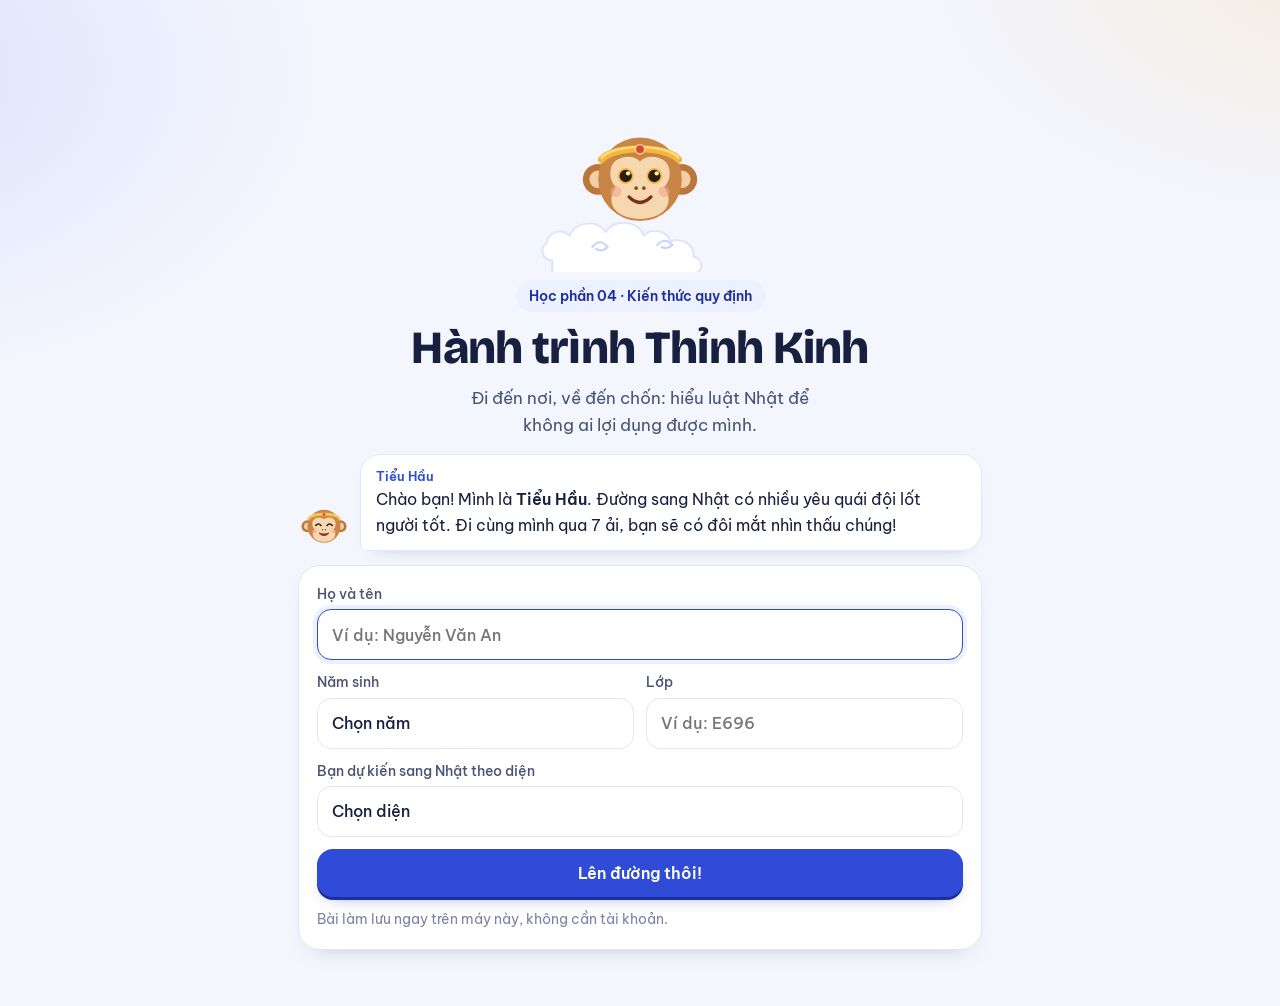
==== index.html @ eb0b1b6b "TK04" ====
<!DOCTYPE html>
<html lang="vi">
<head>
<meta charset="utf-8">
<meta name="viewport" content="width=device-width, initial-scale=1, viewport-fit=cover">
<meta name="theme-color" content="#2F4BD8">
<meta name="apple-mobile-web-app-capable" content="yes">
<meta name="apple-mobile-web-app-title" content="Thỉnh Kinh HP04">
<meta name="apple-mobile-web-app-status-bar-style" content="default">
<title>Hành trình Thỉnh Kinh · Học phần 04 · Kiến thức quy định</title>
<link rel="icon" href="data:image/svg+xml,%3Csvg xmlns='http://www.w3.org/2000/svg' viewBox='0 0 64 64'%3E%3Crect width='64' height='64' rx='14' fill='%232F4BD8'/%3E%3Cpath d='M14 40c0-6 5-10 10-9 2-6 8-9 14-7 5 1 8 6 8 10 5 0 8 3 8 7 0 4-3 6-7 6H21c-4 0-7-3-7-7z' fill='%23F4B63B'/%3E%3Ccircle cx='46' cy='18' r='7' fill='%23C8372D'/%3E%3C/svg%3E">
<link rel="preconnect" href="https://fonts.googleapis.com">
<link rel="preconnect" href="https://fonts.gstatic.com" crossorigin>
<link href="https://fonts.googleapis.com/css2?family=Be+Vietnam+Pro:wght@400;500;600;700&family=Bricolage+Grotesque:opsz,wght@12..96,600;12..96,700;12..96,800&family=M+PLUS+Rounded+1c:wght@500;700;800&display=swap" rel="stylesheet">
<style>
/* =========================================================
   HÀNH TRÌNH THỈNH KINH · HP04 · KIẾN THỨC QUY ĐỊNH
   Hệ màu giữ họ xanh của Career Design, ngả sang chàm;
   nhấn vàng "kinh vàng", con dấu đỏ son chỉ dùng cho văn điệp.
   ========================================================= */
:root{
  color-scheme:light;
  --c:#2F4BD8; --c-d:#1D2F9E; --c-t:#ECF0FF; --c-t2:#DCE3FF;
  --y:#F4B63B; --y-d:#C98A12; --y-t:#FFF5DC;
  --seal:#C8372D;
  --ink:#18203F; --ink-2:#4A5275; --muted:#7A82A3; --rule:#E3E7F5; --card:#FFFFFF; --bg:#F4F6FE;
  --ok:#14A874; --ok-t:#E2F7EE; --no:#E8604F; --no-t:#FDECE8;
  --fire:#FF7A1A; --fire-t:#FFEDE0; --xp:#E09A00; --xp-t:#FFF3D1; --ins:#7656D9; --ins-t:#EFEAFD;
  --f:"Be Vietnam Pro",system-ui,-apple-system,"Segoe UI",Roboto,sans-serif;
  --h:"Bricolage Grotesque","Be Vietnam Pro",system-ui,sans-serif;
  --jp:"M PLUS Rounded 1c","Hiragino Maru Gothic ProN","Hiragino Sans","Yu Gothic","Meiryo",sans-serif;
  --ease:cubic-bezier(.32,.72,0,1);
  box-sizing:border-box;
  padding-top:env(safe-area-inset-top,0px);
  padding-bottom:env(safe-area-inset-bottom,0px);
}
*,*::before,*::after{box-sizing:border-box}
html{-webkit-text-size-adjust:100%;scroll-padding-top:calc(80px + env(safe-area-inset-top,0px));background:var(--bg);height:100%}
body{margin:0;min-height:100%;color:var(--ink);font-family:var(--f);font-size:16px;line-height:1.6;
  background:
    radial-gradient(700px 420px at 105% -4%, rgba(244,182,59,.16), transparent 62%),
    radial-gradient(760px 520px at -10% 8%, rgba(47,75,216,.12), transparent 60%),
    var(--bg);
  background-attachment:fixed;-webkit-tap-highlight-color:transparent}
body::before{content:"";position:fixed;inset:0 0 auto;height:env(safe-area-inset-top,0px);z-index:60;background:rgba(244,246,254,.94)}
b,strong{font-weight:600}
a{color:var(--c-d);text-underline-offset:3px}
button{font-family:inherit;color:inherit}
:focus-visible{outline:3px solid var(--y);outline-offset:2px;border-radius:10px}
.jp{font-family:var(--jp);font-weight:700}
.sr{position:absolute;width:1px;height:1px;overflow:hidden;clip:rect(0 0 0 0)}
.wrap{max-width:720px;margin:0 auto;padding:0 18px}
main{padding:76px 0 56px;min-height:100vh}
h1,h2,h3{font-family:var(--h);letter-spacing:-.015em;line-height:1.15;margin:0}
h1{font-size:clamp(30px,8vw,46px);font-weight:800}
h2{font-size:24px;font-weight:700}
h3{font-size:19px;font-weight:700}
p{margin:0 0 10px}
.muted{color:var(--muted)}
.small{font-size:13.5px}
.hint{font-size:13.5px;color:var(--ink-2);margin:0 0 8px}

/* ---------- THANH ĐIỀU HƯỚNG NỔI ---------- */
.nav{position:fixed;z-index:50;top:calc(12px + env(safe-area-inset-top,0px));left:12px;display:flex;gap:6px;padding:5px;border-radius:999px;
  background:rgba(255,255,255,.72);backdrop-filter:blur(14px) saturate(1.4);-webkit-backdrop-filter:blur(14px) saturate(1.4);
  box-shadow:0 8px 24px -14px rgba(24,32,63,.45),0 0 0 1px rgba(227,231,245,.9);transition:transform .45s var(--ease),opacity .45s var(--ease)}
.nav.hide{transform:translateY(-90px);opacity:0}
.nav button{position:relative;width:44px;height:44px;border-radius:50%;border:0;background:transparent;display:grid;place-items:center;color:var(--c-d);cursor:pointer}
.nav button:active{transform:scale(.94)}
.nav button.on{background:#fff;box-shadow:0 0 0 2.5px var(--y),0 3px 8px -3px rgba(24,32,63,.35)}
.nav .dot{position:absolute;top:7px;right:7px;width:10px;height:10px;border-radius:50%;background:var(--fire);box-shadow:0 0 0 2px #fff}
@media (min-width:900px){ .nav{left:auto;right:20px} }

/* ---------- NÚT ---------- */
.btn{position:relative;overflow:hidden;display:inline-flex;align-items:center;justify-content:center;gap:8px;font-weight:600;font-size:16px;line-height:1.25;
  background:var(--c);color:#fff;border:0;border-radius:16px;padding:14px 20px;cursor:pointer;text-decoration:none;text-align:center;
  box-shadow:0 3px 0 var(--c-d),0 8px 18px -12px rgba(29,47,158,.8);transition:transform .18s var(--ease),box-shadow .18s var(--ease),background .2s}
.btn:active{transform:translateY(2px);box-shadow:0 1px 0 var(--c-d)}
.btn:disabled{background:#C3C8DB;box-shadow:0 3px 0 #AEB4CB;cursor:not-allowed;transform:none}
.btn--soft{background:var(--c-t);color:var(--c-d);box-shadow:0 3px 0 var(--c-t2)}
.btn--soft:active{box-shadow:0 1px 0 var(--c-t2)}
.btn--gold{background:var(--y);color:#3B2A00;box-shadow:0 3px 0 var(--y-d),0 8px 18px -12px rgba(201,138,18,.9)}
.btn--gold:active{box-shadow:0 1px 0 var(--y-d)}
.btn--sm{font-size:14.5px;padding:9px 14px;border-radius:12px}
.btn--full{width:100%}
.btn--link{background:none;box-shadow:none;color:var(--c-d);padding:6px 2px;text-decoration:underline;text-underline-offset:3px;font-weight:500;font-size:14.5px}
.btn--link:active{transform:none;box-shadow:none}
.invite::after{content:"";position:absolute;top:0;bottom:0;left:-60%;width:40%;background:linear-gradient(100deg,transparent,rgba(255,255,255,.45),transparent);transform:skewX(-18deg);animation:sheen 5.5s var(--ease) 1.2s infinite}
@keyframes sheen{0%{left:-60%}18%{left:130%}100%{left:130%}}

/* ---------- THẺ & BONG BÓNG NHÂN VẬT ---------- */
.card{background:var(--card);border-radius:22px;border:1px solid var(--rule);box-shadow:0 10px 26px -20px rgba(24,32,63,.5);padding:18px}
.say{display:flex;gap:10px;align-items:flex-end;margin:14px 0}
.say__av{flex:none;width:52px;height:52px}
.say__b{position:relative;background:#fff;border:1px solid var(--rule);border-radius:20px 20px 20px 6px;padding:11px 15px;box-shadow:0 8px 20px -18px rgba(24,32,63,.6);min-width:0}
.say__b b.who{display:block;font-size:13px;color:var(--c);font-weight:600;margin-bottom:1px}
.say--tan .say__b b.who{color:#23306B}
.say--y .say__b{background:var(--y-t);border-color:#F3DFA9}

/* ---------- KHỞI ĐẦU (ONBOARDING) ---------- */
.onb{padding-top:6px;text-align:center}
.onb__hero{position:relative;width:220px;height:178px;margin:0 auto 8px}
.onb__hero .cloud{position:absolute;left:50%;bottom:0;transform:translateX(-50%);width:210px;z-index:2}
.onb__hero .hau{position:absolute;left:50%;bottom:22px;transform:translateX(-50%);width:132px;z-index:1;animation:bob 3.2s ease-in-out infinite}
.onb .say__b{text-align:left}
@keyframes bob{0%,100%{transform:translate(-50%,0)}50%{transform:translate(-50%,-7px)}}
.kicker{display:inline-block;font-weight:600;font-size:14px;color:var(--c-d);background:var(--c-t);border-radius:999px;padding:5px 13px;margin:0 0 10px}
.lead{font-size:17px;color:var(--ink-2);max-width:34ch;margin:10px auto 6px}
.form{display:grid;gap:12px;text-align:left;margin-top:14px}
.form label{display:grid;gap:4px;font-size:13.5px;color:var(--ink-2);font-weight:500}
select.inp{height:51px;-webkit-appearance:none;appearance:none;background:#fff url("data:image/svg+xml,%3Csvg xmlns='http://www.w3.org/2000/svg' width='14' height='14' viewBox='0 0 24 24' fill='none' stroke='%234A5275' stroke-width='2.5' stroke-linecap='round'%3E%3Cpath d='M6 9l6 6 6-6'/%3E%3C/svg%3E") no-repeat right 14px center;padding-right:36px}
input.inp{height:51px}
.inp,select.inp,textarea.inp{width:100%;font:inherit;font-size:16px;color:var(--ink);background:#fff;border:1.5px solid var(--rule);border-radius:14px;padding:12px 14px;outline:none;transition:border-color .2s,box-shadow .2s}
.inp:focus{border-color:var(--c);box-shadow:0 0 0 4px var(--c-t)}
select.inp{background-color:#fff!important}
textarea.inp{min-height:92px;resize:vertical;line-height:1.5}
.row2{display:grid;grid-template-columns:1fr 1fr;gap:12px}
.gate .msgs{text-align:left}
.shake{animation:shake .4s}
@keyframes shake{20%,60%{transform:translateX(-6px)}40%,80%{transform:translateX(6px)}}

/* ---------- VĂN ĐIỆP THÔNG QUAN ---------- */
.vd{position:relative;border-radius:24px;overflow:hidden;color:#fff;margin:6px 0 4px;
  background:linear-gradient(150deg,#3653E6 0%,#2A41C2 55%,#1F309A 100%);box-shadow:0 22px 40px -26px rgba(29,47,158,.9)}
.vd__body{position:relative;padding:18px 18px 16px}
.vd__clouds{position:absolute;inset:0;opacity:.16;pointer-events:none;background-repeat:repeat;background-size:150px}
.vd::before{content:"";position:absolute;inset:8px 8px auto 8px;bottom:8px;border:1.5px solid rgba(244,182,59,.55);border-radius:18px;pointer-events:none}
.vd__shine{position:absolute;inset:0;pointer-events:none;background:linear-gradient(110deg,transparent 35%,rgba(255,236,170,.22) 48%,transparent 60%);background-size:260% 100%;animation:shine 7s linear infinite}
@keyframes shine{0%{background-position:130% 0}100%{background-position:-130% 0}}
.vd__top{display:flex;justify-content:space-between;align-items:flex-start;gap:10px;margin-bottom:12px}
.vd__title{font-family:var(--h);font-weight:700;font-size:15px;letter-spacing:.02em;color:var(--y)}
.vd__title .jp{display:block;font-size:12px;color:rgba(255,255,255,.7);font-weight:500;letter-spacing:.12em}
.vd__route{display:flex;align-items:flex-end;gap:10px;margin:2px 0 14px}
.vd__route div{min-width:0}
.vd__route small{display:block;font-size:11.5px;color:rgba(255,255,255,.7);font-family:var(--jp)}
.vd__route b{font-family:var(--h);font-size:24px;font-weight:700;line-height:1.05}
.vd__line{flex:1;position:relative;height:30px;margin-bottom:4px}
.vd__line::before{content:"";position:absolute;left:0;right:0;bottom:8px;border-top:2px dashed rgba(244,182,59,.8)}
.vd__line .mini{position:absolute;bottom:-2px;width:34px;filter:drop-shadow(0 3px 4px rgba(0,0,0,.25));transform:translateX(-50%);transition:left 1.2s var(--ease)}
.vd__grid{display:grid;grid-template-columns:1fr 1fr;border:1px solid rgba(255,255,255,.22);border-radius:14px;overflow:hidden;background:rgba(255,255,255,.07)}
.vd__grid div{padding:8px 12px;border-right:1px solid rgba(255,255,255,.18);border-bottom:1px solid rgba(255,255,255,.18);min-width:0}
.vd__grid .full{grid-column:1 / -1;border-right:0}.vd__grid div:nth-child(3){border-right:0}.vd__grid div:nth-child(n+2){border-bottom:0}.vd__grid div:first-child{border-bottom:1px solid rgba(255,255,255,.18)}
.vd__grid small{display:block;font-size:12px;color:rgba(255,255,255,.72)}
.vd__grid strong{display:block;font-size:15.5px;overflow:hidden;text-overflow:ellipsis;white-space:nowrap}
.vd__cta{margin-top:14px}
.vd__stub{position:relative;background:#FFF7E3;color:var(--ink);padding:12px 14px 14px;border-top:2px dashed #E9C979}
.vd__stub::before,.vd__stub::after{content:"";position:absolute;top:-11px;width:20px;height:20px;border-radius:50%;background:var(--bg)}
.vd__stub::before{left:-10px}.vd__stub::after{right:-10px}
.vd__stubt{display:flex;justify-content:space-between;align-items:baseline;font-size:12.5px;color:#8A6A1F;margin-bottom:8px}
.vd__stubt b{font-size:13px;color:#6B4E0E}
.seals{display:grid;grid-template-columns:repeat(7,minmax(0,54px));justify-content:space-between;gap:4px}
.seal{aspect-ratio:1;border-radius:50%;border:1.5px dashed #E1C27A;display:grid;place-items:center;font-size:11px;color:#B99545;font-weight:600;position:relative}
.seal.on{border:0}
.seal svg{width:112%;height:112%}
.seal.drop svg{animation:stamp .7s var(--ease) both}
@keyframes stamp{0%{transform:scale(2.3) rotate(-14deg);opacity:0}55%{transform:scale(.92) rotate(-6deg);opacity:1}100%{transform:scale(1) rotate(-8deg);opacity:1}}

/* ---------- BẢN ĐỒ THỈNH KINH ---------- */
.sec{margin:26px 0 8px}
.sec p{color:var(--ink-2);font-size:14.5px;margin:4px 0 0}
.note{background:var(--y-t);border:1px solid #F3DFA9;border-radius:16px;padding:10px 14px;font-size:14px;margin:12px 0}
.map{position:relative;display:grid;gap:14px;margin-top:14px}
.map::before{content:"";position:absolute;left:41px;top:30px;bottom:30px;width:3px;border-radius:3px;background:repeating-linear-gradient(to bottom,var(--y) 0 8px,transparent 8px 15px);opacity:.7}
.node{position:relative;display:grid;grid-template-columns:64px 1fr;gap:12px;align-items:center;width:100%;text-align:left;cursor:pointer;
  background:#fff;border:1px solid var(--rule);border-radius:22px;padding:14px 14px 14px 12px;box-shadow:0 3px 0 #E4E8F6,0 10px 22px -20px rgba(24,32,63,.5);transition:transform .18s var(--ease)}
.node:active{transform:translateY(2px)}
.node.lock{cursor:default;background:rgba(255,255,255,.62);box-shadow:none}
.node.lock .tile{filter:saturate(.45);opacity:.6}
.tile{width:60px;height:60px;border-radius:18px;display:grid;place-items:center;color:#fff;box-shadow:0 3px 0 rgba(0,0,0,.14);position:relative}
.tile svg{width:28px;height:28px}
.node__code{display:inline-block;font-size:12px;font-weight:700;border-radius:8px;padding:1px 8px;margin-bottom:2px}
.node h3{font-size:18px}
.node__d{font-size:14px;color:var(--ink-2);margin:2px 0 6px;line-height:1.45}
.node__m{display:flex;justify-content:space-between;align-items:center;gap:8px;font-size:13px;color:var(--muted)}
.chip{display:inline-flex;align-items:center;gap:5px;border-radius:999px;padding:3px 10px;font-size:12.5px;font-weight:600;white-space:nowrap}
.chip--ok{background:var(--ok-t);color:#0B7A53}
.chip--go{background:var(--c-t);color:var(--c-d)}
.chip--lock{background:#EEF0F6;color:var(--muted)}
.chip--y{background:var(--y-t);color:#7A5600}
.dots{display:inline-flex;gap:4px}.dots i{width:8px;height:8px;border-radius:50%;background:#DDE1EE}.dots i.on{background:var(--ok)}
.hauOnMap{position:absolute;width:46px;left:-6px;top:-24px;z-index:2;pointer-events:none;animation:hop 2.6s ease-in-out infinite}
@keyframes hop{0%,100%{transform:translateY(0)}50%{transform:translateY(-6px)}}

/* ---------- TRANG ẢI ---------- */
.back{display:inline-flex;align-items:center;gap:6px;border:0;background:none;color:var(--c-d);font-weight:600;font-size:14.5px;padding:6px 0;cursor:pointer;margin-bottom:6px}
.aihero{position:relative;border-radius:26px;padding:20px 18px 18px;background:#fff;border:1px solid var(--rule);overflow:hidden;box-shadow:0 14px 30px -24px rgba(24,32,63,.6)}
.aihero__clouds{position:absolute;right:-30px;top:-20px;width:200px;opacity:.12;color:var(--c)}
.aihero__row{display:flex;gap:16px;align-items:center;position:relative}
.kseal{flex:none;width:86px;height:86px;border-radius:22px;display:grid;place-items:center;background:var(--c);color:#fff;box-shadow:0 4px 0 var(--c-d), inset 0 0 0 3px rgba(244,182,59,.55);font-family:var(--jp);font-weight:800;line-height:1}
.kseal span{font-size:36px}.kseal.k2 span{font-size:27px;letter-spacing:-.04em}
.aihero__code{font-size:13px;font-weight:700;color:var(--c);letter-spacing:.04em}
.aihero h1{font-size:clamp(23px,6.4vw,30px);margin:2px 0 2px}
.aihero__ro{font-size:13.5px;color:var(--muted)}
.aihero__ro .jp{font-weight:500;margin-right:6px}
.meter{height:8px;background:#EDF0FA;border-radius:8px;overflow:hidden;margin:14px 0 6px}
.meter i{display:block;height:100%;background:linear-gradient(90deg,var(--y),#F7CB62);border-radius:8px;transition:width 1s var(--ease)}
.aihero__meta{display:flex;justify-content:space-between;font-size:13px;color:var(--muted)}
.boss{display:grid;grid-template-columns:72px 1fr;gap:12px;align-items:center;margin-top:14px;background:#FFF7F2;border:1px solid #F8DCCB;border-radius:20px;padding:12px 14px}
.boss.ngu{background:#FBF0F2;border-color:#F0D2D8}
.boss small{display:block;font-size:12.5px;color:#9A5A3C;font-weight:600}
.boss b{font-family:var(--h);font-size:18px}
.boss p{font-size:14px;color:var(--ink-2);margin:2px 0 0}
.steps{display:grid;gap:10px;margin-top:16px}
.stp{display:grid;grid-template-columns:44px 1fr auto;gap:12px;align-items:center;width:100%;text-align:left;border:1px solid var(--rule);background:#fff;border-radius:18px;padding:12px 14px;cursor:pointer;box-shadow:0 3px 0 #E4E8F6;transition:transform .18s var(--ease)}
.stp:active{transform:translateY(2px)}
.stp.lock{cursor:default;background:rgba(255,255,255,.6);box-shadow:none}
.stp__n{width:42px;height:42px;border-radius:14px;display:grid;place-items:center;font-weight:700;background:var(--c-t);color:var(--c-d);font-family:var(--h);font-size:17px}
.stp.done .stp__n{background:var(--ok);color:#fff}
.stp.lock .stp__n{background:#EEF0F6;color:var(--muted)}
.stp.warm .stp__n{background:var(--y-t);color:#8A6200}
.stp.chest .stp__n{background:linear-gradient(140deg,#F7CB62,#F0A922);color:#5A3B00}
.stp b{display:block;font-size:15.5px;line-height:1.3}
.stp small{display:block;font-size:13px;color:var(--muted);line-height:1.35;margin-top:2px}

/* ---------- HOẠT ĐỘNG ---------- */
.acthead{margin-bottom:6px}
.acthead small{font-size:13px;font-weight:700;color:var(--c);letter-spacing:.03em}
.acthead h1{font-size:26px;margin:2px 0 4px}
.prog{display:flex;gap:5px;margin:10px 0 2px}
.prog i{flex:1;height:5px;border-radius:5px;background:#E2E6F3}
.prog i.on{background:var(--c)}.prog i.cur{background:var(--y)}
.stepbox{margin-top:12px}
.stepbox > *{margin-bottom:12px}
.sbar{display:flex;align-items:center;justify-content:space-between;gap:12px;margin-top:18px;padding:12px 12px 12px 16px;background:#fff;border:1px solid var(--rule);border-radius:20px;box-shadow:0 10px 24px -22px rgba(24,32,63,.6)}
.sbar__s{font-size:14px;color:var(--ink-2);background:none;border:0;padding:0;text-align:left;cursor:default;line-height:1.35}
.sbar__s.need{color:#B6452F;cursor:pointer;text-decoration:underline;text-decoration-style:dotted;text-underline-offset:4px}
.sbar__s.ready{color:#0B7A53;font-weight:600}
.sbar .btn{flex:none}
.flash{animation:flash 2.4s var(--ease)}
@keyframes flash{0%,60%{box-shadow:0 0 0 4px var(--y)}100%{box-shadow:0 0 0 0 transparent}}

/* Tình huống & điện thoại */
.ctx{font-size:15.5px;color:var(--ink-2)}
.phone{background:#EEF2FB;border-radius:24px;padding:10px;border:1px solid #DCE2F2}
.phone__top{display:flex;align-items:center;gap:10px;background:#fff;border-radius:16px;padding:8px 10px;margin-bottom:10px}
.phone__top .pav{width:38px;height:38px;flex:none;border-radius:50%;display:grid;place-items:center;color:#fff;font-weight:700;background:linear-gradient(135deg,#8FA6FF,#4D66E0)}
.reveal{display:flex;gap:10px;align-items:center;margin-top:10px;padding-top:10px;border-top:1px dashed rgba(0,0,0,.12);font-size:14.5px;font-weight:600}
.reveal .av{width:40px;height:40px;flex:none}
details.lawd{background:#fff;border:1px solid var(--rule);border-radius:16px;margin-bottom:8px}
details.lawd summary{cursor:pointer;padding:12px 14px;font-weight:600;font-size:15px;list-style:none;display:flex;gap:8px;align-items:flex-start}
details.lawd summary::-webkit-details-marker{display:none}
details.lawd[open] summary{border-bottom:1px dashed var(--rule)}
details.lawd .law{border:0;border-radius:0 0 16px 16px}
.phone__top b{display:block;font-size:14.5px;line-height:1.2}
.phone__top small{font-size:12px;color:var(--muted)}
.bub{max-width:88%;background:#fff;border-radius:18px 18px 18px 6px;padding:9px 13px;margin:0 0 7px;font-size:15px;line-height:1.45;box-shadow:0 2px 6px -4px rgba(24,32,63,.4)}
.soi{display:flex;align-items:center;gap:10px;width:100%;border:1.5px dashed #F0C35C;background:#FFFBF0;border-radius:16px;padding:10px 12px;cursor:pointer;text-align:left;font-size:14.5px;color:#6B4C00;font-weight:600}
.soi svg{flex:none}
.soi__list{background:#FFFBF0;border:1px solid #F3DFA9;border-radius:16px;padding:10px 14px 8px;font-size:14.5px}
.soi__list li{margin:0 0 4px}
.opts{display:grid;gap:10px}
.opt{display:grid;grid-template-columns:34px 1fr;gap:10px;align-items:start;width:100%;text-align:left;background:#fff;border:1.5px solid var(--rule);border-radius:18px;padding:12px 14px;cursor:pointer;font-size:15.5px;line-height:1.45;box-shadow:0 3px 0 #E4E8F6;transition:transform .18s var(--ease),border-color .2s}
.opt:active{transform:translateY(2px)}
.opt i{font-style:normal;width:32px;height:32px;border-radius:10px;display:grid;place-items:center;background:var(--c-t);color:var(--c-d);font-weight:700}
.opt.bad{border-color:#F3B2A7;background:var(--no-t)}.opt.bad i{background:var(--no);color:#fff}
.opt.good{border-color:#8ED9BC;background:var(--ok-t)}.opt.good i{background:var(--ok);color:#fff}
.opt:disabled{cursor:default}
.out{border-radius:20px;padding:14px 16px;border:1px solid}
.out--bad{background:var(--no-t);border-color:#F6C3B9}
.out--good{background:var(--ok-t);border-color:#A9E2CB}
.out__t{display:flex;align-items:center;gap:8px;font-weight:700;font-family:var(--h);font-size:18px;margin-bottom:4px}
.out--bad .out__t{color:#B23A28}.out--good .out__t{color:#0B7A53}
.out p{margin:0;font-size:15.5px}
.verdict{font-weight:700}
.ladder{background:#fff;border:1px solid var(--rule);border-radius:20px;padding:12px 14px}
.ladder__t{font-size:13.5px;font-weight:600;color:var(--ink-2);margin-bottom:8px}
.rung{display:grid;grid-template-columns:26px 1fr;gap:10px;align-items:center;padding:5px 8px;border-radius:12px;font-size:14px;color:var(--muted)}
.rung i{font-style:normal;width:24px;height:24px;border-radius:8px;display:grid;place-items:center;background:#EEF0F6;font-size:12.5px;font-weight:700}
.rung.hit{background:var(--no-t);color:#8E2C1E;font-weight:600}.rung.hit i{background:var(--no);color:#fff}
.rung.pass{color:#9A5A4E}.rung.pass i{background:#F7D4CD;color:#8E2C1E}
.law{background:#fff;border:1px solid var(--rule);border-left:5px solid #23306B;border-radius:20px;padding:14px 16px}
.law__h{display:flex;gap:10px;align-items:center;margin-bottom:6px}
.law__h .av{width:44px;height:44px;flex:none}
.law__h small{display:block;font-size:12.5px;color:#23306B;font-weight:600}
.law__h b{display:block;font-size:16px;line-height:1.35}
.law ul{margin:4px 0 8px;padding-left:20px}
.law li{margin:0 0 5px;font-size:15px}
.src{display:flex;gap:7px;align-items:flex-start;font-size:12.5px;color:var(--muted);border-top:1px dashed var(--rule);padding-top:8px;line-height:1.45}
.src svg{flex:none;margin-top:1px}
.fix{background:var(--y-t);border:1px solid #F3DFA9;border-radius:18px;padding:12px 14px}
.fix b{display:block;font-size:14px;color:#7A5600;margin-bottom:2px}
.fix p{margin:0;font-size:15px}

/* Hỏa nhãn: bài đăng */
.post{background:#fff;border:1px solid var(--rule);border-radius:20px;padding:14px;box-shadow:0 8px 20px -18px rgba(24,32,63,.6)}
.post__h{display:flex;gap:10px;align-items:center;margin-bottom:10px}
.post__h .pav{width:40px;height:40px;border-radius:50%;background:linear-gradient(135deg,#7FA0FF,#2F4BD8);display:grid;place-items:center;color:#fff;font-weight:700}
.post__h b{display:block;font-size:14.5px;line-height:1.2}.post__h small{font-size:12px;color:var(--muted)}
.post__t{font-size:16px;line-height:1.9}
.seg{border:0;background:transparent;font:inherit;color:inherit;padding:1px 3px;margin:0 -1px;border-radius:6px;cursor:pointer;text-align:left;
  background-image:linear-gradient(transparent 88%,rgba(47,75,216,.25) 88%);box-decoration-break:clone;-webkit-box-decoration-break:clone;display:inline;outline-offset:1px}
.seg.found{background:#FFE4DE;color:#8E2C1E;box-shadow:0 0 0 2px #F6B3A6 inset}
.seg.calm{background:#EEF1F8;color:var(--muted)}
.found-list{display:grid;gap:8px}
.found-list div{display:grid;grid-template-columns:28px 1fr;gap:8px;align-items:start;font-size:14.5px;background:#fff;border:1px solid var(--rule);border-radius:14px;padding:8px 10px}
.found-list i{font-style:normal;width:26px;height:26px;border-radius:50%;background:var(--no);color:#fff;display:grid;place-items:center;font-weight:700;font-size:13px}
.counter{display:flex;align-items:center;gap:8px;font-size:14px;font-weight:600;color:var(--ink-2)}
.counter .dots i{width:12px;height:12px}
.counter .dots i.on{background:var(--no)}

/* Bẫy hay an toàn */
.deck{position:relative;min-height:190px}
.dcard{background:#fff;border:1px solid var(--rule);border-radius:22px;padding:22px 18px;box-shadow:0 14px 30px -22px rgba(24,32,63,.7);font-size:17px;line-height:1.5;font-weight:500;touch-action:pan-y;user-select:none;-webkit-user-select:none;transition:transform .45s var(--ease),opacity .45s var(--ease)}
.dcard small{display:block;font-size:12.5px;color:var(--muted);font-weight:500;margin-bottom:8px}
.dcard.dragging{transition:none}
.swbtns{display:grid;grid-template-columns:1fr 1fr;gap:10px}
.swbtns .trap{background:var(--no);box-shadow:0 3px 0 #B9402F}
.swbtns .safe{background:var(--ok);box-shadow:0 3px 0 #0C805A}
.swhint{font-size:12.5px;color:var(--muted);text-align:center;margin-top:-4px}

/* Kênh liên lạc */
.chan{display:grid;gap:8px}
.chan div{display:grid;grid-template-columns:40px 1fr;gap:10px;align-items:start;background:#fff;border:1px solid var(--rule);border-radius:16px;padding:10px 12px}
.chan .ic{width:38px;height:38px;border-radius:12px;display:grid;place-items:center;background:var(--c-t);color:var(--c-d)}
.chan b{display:block;font-size:15px;line-height:1.3}
.chan small{display:block;font-size:13.5px;color:var(--ink-2);line-height:1.45}
.chan .em .ic{background:var(--no-t);color:var(--no)}
.sit{background:#fff;border:1px solid var(--rule);border-radius:20px;padding:14px}
.sit__q{font-weight:600;font-size:15.5px;margin-bottom:10px}
.chips{display:flex;flex-wrap:wrap;gap:8px}
.chp{border:1.5px solid var(--rule);background:#fff;border-radius:14px;padding:8px 12px;font-size:14.5px;cursor:pointer;line-height:1.3;text-align:left;white-space:normal}
.chp.sel{background:var(--c);border-color:var(--c);color:#fff}
.chp:disabled{cursor:default}
.sit .fb{margin-top:10px;font-size:14.5px;border-radius:14px;padding:9px 12px}
.sit .fb.ok{background:var(--ok-t);color:#0B5E41}.sit .fb.no{background:var(--no-t);color:#8E2C1E}

/* Viết */
.wfield{display:grid;gap:6px}
.wfield .lbl{font-size:13.5px;color:var(--ink-2)}
.wfield .lbl em{font-style:normal;color:var(--muted)}
.wc{font-size:12.5px;color:var(--ins);font-weight:600;min-height:18px}
.formula{font-weight:600;color:var(--c-d);font-size:15px}

/* Thẻ nhân vật (băng chuyền) */
.car{display:flex;gap:12px;overflow-x:auto;scroll-snap-type:x mandatory;margin:0 -18px;padding:4px 18px 10px;scroll-padding:0 18px;scrollbar-width:none;-webkit-overflow-scrolling:touch}
.car::-webkit-scrollbar{display:none}
.ccard{flex:0 0 86%;scroll-snap-align:center;background:#fff;border:1px solid var(--rule);border-radius:24px;padding:18px;text-align:center;box-shadow:0 10px 24px -22px rgba(24,32,63,.6)}
.ccard .av{width:112px;height:112px;margin:0 auto 6px}
.ccard small{display:inline-block;font-size:12.5px;font-weight:600;border-radius:999px;padding:3px 10px;margin-bottom:6px}
.ccard h3{font-size:21px;margin-bottom:6px}
.ccard p{font-size:15px;color:var(--ink-2);margin:0}
.cnav{display:flex;align-items:center;justify-content:center;gap:12px}
.cnav .dots i{width:9px;height:9px;transition:width .3s var(--ease)}
.cnav .dots i.on{background:var(--c);width:22px;border-radius:9px}
.cnav button{width:40px;height:40px;border-radius:50%;border:1px solid var(--rule);background:#fff;cursor:pointer;display:none;place-items:center;color:var(--c-d)}
@media (hover:hover) and (pointer:fine){ .cnav button{display:grid} }

/* 5 tầng */
.layers{display:grid;gap:6px}
.layer{display:grid;grid-template-columns:30px 1fr;gap:10px;align-items:center;border-radius:14px;padding:8px 12px;font-size:14.5px;font-weight:600;color:#fff}
.layer i{font-style:normal;width:28px;height:28px;border-radius:9px;background:rgba(255,255,255,.22);display:grid;place-items:center;font-size:13px}
.cls{background:#fff;border:1px solid var(--rule);border-radius:20px;padding:14px}
.cls__q{font-size:15.5px;font-weight:500;margin-bottom:10px}
.cls .fb{margin-top:8px;font-size:14px;border-radius:12px;padding:8px 12px}
.cls .fb.ok{background:var(--ok-t);color:#0B5E41}.cls .fb.no{background:var(--no-t);color:#8E2C1E}
.chp.right{background:var(--ok);border-color:var(--ok);color:#fff}
.chp.wrong{border-color:var(--no);color:#8E2C1E}

/* Đúng/sai nhanh */
.tf{background:#fff;border:1px solid var(--rule);border-radius:20px;padding:14px}
.tf__q{font-size:15.5px;font-weight:500;margin-bottom:10px}
.tf__b{display:grid;grid-template-columns:1fr 1fr;gap:8px}

/* Rương & trang kinh */
.ov{position:fixed;inset:0;z-index:80;display:grid;place-items:center;padding:20px;background:rgba(18,24,52,.55);backdrop-filter:blur(4px);-webkit-backdrop-filter:blur(4px);animation:fadeIn .45s var(--ease)}
.ov__box{width:100%;max-width:440px;max-height:calc(100vh - 40px);overflow:auto;background:#fff;border-radius:28px;padding:22px 20px 20px;text-align:center;animation:popIn .45s var(--ease)}
@keyframes fadeIn{from{opacity:0}to{opacity:1}}
@keyframes popIn{from{opacity:0;transform:translateY(24px) scale(.97)}to{opacity:1;transform:none}}
.kinh{position:relative;text-align:left;background:linear-gradient(#FFF9EA,#FFF4D8);border:1px solid #EDD49A;border-radius:18px;padding:16px 16px 14px;margin:12px 0}
.kinh::before,.kinh::after{content:"";position:absolute;left:-6px;right:-6px;height:10px;border-radius:6px;background:linear-gradient(#C98A12,#F4B63B,#C98A12)}
.kinh::before{top:-6px}.kinh::after{bottom:-6px}
.kinh h3{font-size:18px;margin:4px 0 8px;color:#5A3B00}
.kinh ul{margin:0;padding-left:18px}.kinh li{margin:0 0 6px;font-size:15px}
.kinh .prov{margin-top:10px;padding-top:10px;border-top:1px dashed #E3C27A;font-size:14.5px}
.kinh .prov .jp{display:block;font-size:17px;color:#5A3B00}
.badgeBig{width:110px;height:110px;margin:4px auto 6px}
.ov h2{font-size:24px;margin:2px 0 4px}

/* Sổ tay */
.nb{position:fixed;inset:0;z-index:70;background:var(--bg);overflow:auto;animation:sheetIn .5s var(--ease)}
@keyframes sheetIn{from{transform:translateY(30px);opacity:0}to{transform:none;opacity:1}}
.nb__in{max-width:720px;margin:0 auto;padding:calc(18px + env(safe-area-inset-top,0px)) 18px 40px}
.nb__top{display:flex;justify-content:space-between;align-items:center;margin-bottom:12px}
.nb__x{width:44px;height:44px;border-radius:50%;border:1px solid var(--rule);background:#fff;cursor:pointer;display:grid;place-items:center}
.tabs{display:grid;grid-template-columns:repeat(3,1fr);gap:6px;background:#E7EAF6;border-radius:16px;padding:5px;margin-bottom:14px}
.tabs button{border:0;border-radius:12px;padding:9px 4px;font-weight:600;font-size:14.5px;background:transparent;color:var(--ink-2);cursor:pointer}
.tabs button.on{background:var(--ink);color:#fff}
.tiles{display:grid;grid-template-columns:1fr 1fr;gap:10px}
.tl{border-radius:18px;padding:12px 14px;background:#fff;border:1px solid var(--rule)}
.tl small{display:flex;align-items:center;gap:6px;font-size:13px;color:var(--ink-2);font-weight:600}
.tl b{display:block;font-family:var(--h);font-size:30px;line-height:1.1;margin-top:4px}
.tl.fire{background:var(--fire-t);border-color:#FFD6B8}.tl.fire b{color:#C85400}
.tl.xp{background:var(--xp-t);border-color:#F7DF9A}.tl.xp b{color:#8A5E00}
.tl.ins{background:var(--ins-t);border-color:#DCD1FA}.tl.ins b{color:#5A3DB8}
.tl.dau b{color:var(--seal)}
.tl.glow{animation:glow 2s var(--ease)}
@keyframes glow{0%,50%{box-shadow:0 0 0 4px var(--y)}100%{box-shadow:0 0 0 0 transparent}}
.chart{display:grid;grid-template-columns:repeat(7,1fr);gap:8px;align-items:end;height:120px;margin:10px 0 4px}
.chart div{display:grid;justify-items:center;gap:4px;font-size:11.5px;color:var(--muted);height:100%;align-content:end}
.chart i{width:100%;max-width:26px;border-radius:8px 8px 4px 4px;background:var(--c-t2);transform-origin:bottom;animation:grow .8s var(--ease) both}
.chart i.today{background:var(--c)}
@keyframes grow{from{transform:scaleY(0)}to{transform:scaleY(1)}}
.set{display:grid;gap:12px}
.set .card h3{font-size:17px;margin-bottom:6px}
.set .card p{font-size:14.5px;color:var(--ink-2)}
.btnrow{display:flex;flex-wrap:wrap;gap:8px;margin-top:8px}
.ver{text-align:center;font-size:12.5px;color:var(--muted);margin-top:16px}
.empty{text-align:center;color:var(--ink-2);padding:24px 10px}

/* Lời thì thầm của Yêu */
.say--yeu .say__b{background:#F0F8E9;border-color:#CFE8BC;font-style:italic}
.say--yeu .say__b b.who{color:#3F7A22;font-style:normal}
/* Giấy biên nhận */
.receipt{position:relative;background:#FFFDF6;border:1px solid #E9DFC2;border-radius:6px 6px 14px 14px;padding:18px 16px 14px;box-shadow:0 10px 24px -20px rgba(80,60,10,.6);
  background-image:repeating-linear-gradient(transparent 0 33px,rgba(47,75,216,.10) 33px 34px)}
.receipt h4{font-family:var(--h);text-align:center;font-size:17px;letter-spacing:.06em;margin:0 0 6px;color:#5A4A1F}
.receipt .post__t{font-size:16px;line-height:2.1}
.receipt .seg{display:block;width:fit-content;max-width:100%;background-image:none}
/* Thẻ cư trú minh họa */
.rc{position:relative;max-width:460px;margin:0 auto;border-radius:16px;padding:12px;background:linear-gradient(135deg,#EAF4FF,#F8F2FF 55%,#EAF8F2);border:1px solid #CFDBF0;box-shadow:0 12px 26px -20px rgba(24,32,63,.6)}
.rc__h{display:flex;justify-content:space-between;align-items:center;font-size:12px;color:#4A5275;margin-bottom:8px}
.rc__h b{font-family:var(--jp);font-size:14px;color:#23306B}
.rc__g{display:grid;grid-template-columns:1fr 84px;gap:8px}
.rc__f{display:grid;gap:6px}
.rcf{display:block;width:100%;text-align:left;border:1.5px dashed #9FB2E6;background:rgba(255,255,255,.75);border-radius:10px;padding:6px 9px;cursor:pointer;font-size:13px;line-height:1.35;color:var(--ink)}
.rcf small{display:block;font-size:11px;color:var(--muted)}
.rcf.on{border-style:solid;border-color:var(--ok);background:#F2FBF6}
.rc__ph{border:1.5px dashed #9FB2E6;border-radius:10px;display:grid;place-items:center;background:#fff;cursor:pointer;padding:4px}
.rc__ph.on{border-style:solid;border-color:var(--ok)}
.rc__ph svg{width:60px;height:60px}
.rc__back{margin-top:8px}
.rc__note{font-size:12px;color:var(--muted);text-align:center;margin-top:6px}
/* Sắp thứ tự */
.ord{display:grid;gap:8px}
.ordi{display:grid;grid-template-columns:34px 1fr;gap:10px;align-items:center;width:100%;text-align:left;border:1.5px solid var(--rule);background:#fff;border-radius:16px;padding:10px 12px;font-size:15px;line-height:1.4;cursor:pointer;box-shadow:0 3px 0 #E4E8F6}
.ordi i{font-style:normal;width:30px;height:30px;border-radius:50%;display:grid;place-items:center;background:#EEF0F6;color:var(--muted);font-weight:700}
.ordi.on{border-color:var(--c);background:var(--c-t)}.ordi.on i{background:var(--c);color:#fff}
.ordi.ok{border-color:var(--ok);background:var(--ok-t)}.ordi.ok i{background:var(--ok);color:#fff}
.ordi:disabled{cursor:default}
/* Thẻ bài Tikme */
.tik{display:block;background:#fff;border:1px solid var(--rule);border-left:5px solid #0A3D6B;border-radius:18px;padding:14px 16px}
.tik small{display:block;font-size:12.5px;color:#0A3D6B;font-weight:600}
.tik b{display:block;font-size:16.5px;line-height:1.35;margin:3px 0 8px}
.tik .btnrow{margin-top:4px;align-items:center}
.mcq{background:#fff;border:1px solid var(--rule);border-radius:20px;padding:14px}
.mcq.lock{opacity:.55}
.mcq__q{font-weight:600;font-size:15.5px;margin-bottom:10px}
.mcq .opts{gap:8px}
.mcq .opt{font-size:15px;padding:10px 12px}
.mcq .fb{margin-top:8px;font-size:14px;border-radius:12px;padding:8px 12px}
.mcq .fb.ok{background:var(--ok-t);color:#0B5E41}.mcq .fb.no{background:var(--no-t);color:#8E2C1E}
.agecard{display:flex;gap:12px;align-items:center;background:var(--c-t);border-radius:18px;padding:12px 14px}
.agecard b{font-family:var(--h);font-size:30px;color:var(--c-d);line-height:1}
.agecard span{font-size:14.5px;color:var(--ink-2)}

/* Phiếu lương */
.pslip{max-width:480px;margin:0 auto;background:#fff;border:1px solid var(--rule);border-radius:16px;padding:10px;box-shadow:0 12px 26px -22px rgba(24,32,63,.6)}
.pslip__h{display:flex;justify-content:space-between;align-items:center;padding:4px 6px 8px;border-bottom:2px solid var(--ink);margin-bottom:4px;font-size:12.5px;color:var(--muted)}
.pslip__h b{font-family:var(--jp);font-size:16px;color:var(--ink)}
.psr{display:flex;justify-content:space-between;align-items:center;gap:10px;width:100%;padding:8px 8px;border:0;border-bottom:1px dashed var(--rule);background:none;font-size:14.5px;text-align:left;font-variant-numeric:tabular-nums}
.psr .jp{font-size:13px;color:var(--ink-2);margin-right:4px}
.psr.tot{font-weight:700;background:#F6F8FF;border-radius:8px;border-bottom:0;margin:4px 0}
.psr.tap{cursor:pointer;border-radius:8px}
.psr.tap i{display:inline-block;width:9px;height:9px;border-radius:50%;background:var(--y);margin-right:8px;box-shadow:0 0 0 3px var(--y-t);animation:pulse 2s infinite}
.psr.tap.on{background:var(--c-t)}.psr.tap.on i{background:var(--ok);box-shadow:none;animation:none}
.psr .neg{color:#B23A28}
@keyframes pulse{50%{box-shadow:0 0 0 6px transparent}}
/* Bản đồ phố */
.smap{position:relative;width:100%;max-width:560px;margin:0 auto;aspect-ratio:360/230;border-radius:20px;overflow:hidden;border:1px solid #CFE0C6;box-shadow:0 12px 26px -22px rgba(24,32,63,.6)}
.smap__bg{position:absolute;inset:0;width:100%;height:100%}
.pin{position:absolute;transform:translate(-50%,-100%);border:0;background:none;padding:0;cursor:pointer;display:grid;justify-items:center;gap:2px}
.pin i{width:26px;height:26px;border-radius:50% 50% 50% 4px;transform:rotate(-45deg);background:var(--no);box-shadow:0 3px 8px -2px rgba(0,0,0,.35);display:grid;place-items:center;color:#fff}
.pin i svg{transform:rotate(45deg)}
.pin span{font-size:11px;font-weight:700;background:rgba(255,255,255,.92);border-radius:8px;padding:1px 6px;white-space:nowrap;color:var(--ink)}
.pin:not(.ok) i{animation:bounce 2.2s ease-in-out infinite}
.pin.ok i{background:var(--ok)}
.pin.cur i{box-shadow:0 0 0 4px var(--y)}
@keyframes bounce{0%,100%{transform:rotate(-45deg) translate(0,0)}50%{transform:rotate(-45deg) translate(2px,-2px)}}
.spotq__h{font-size:13px;font-weight:700;color:var(--c-d);margin-bottom:4px}
.spotq__h .jp{margin-right:4px}

/* Phòng chiếu */
.vsegs{display:flex;gap:6px;margin:4px 0 10px}
.vseg{width:28px;height:28px;border-radius:50%;display:grid;place-items:center;font-size:12.5px;font-weight:700;background:#EEF0F6;color:var(--muted)}
.vseg.cur{background:var(--y);color:#3B2A00}.vseg.ok{background:var(--ok);color:#fff}
.vcard{background:#fff;border:1px solid var(--rule);border-radius:20px;padding:12px}
.vcard__h{display:flex;justify-content:space-between;align-items:center;gap:8px;margin-bottom:8px;font-size:13px;color:var(--muted)}
.vcard__h b{font-size:15.5px;color:var(--ink)}
.vframe{position:relative;aspect-ratio:16/9;border-radius:14px;overflow:hidden;background:#101426}
.vframe iframe{position:absolute;inset:0;width:100%;height:100%;border:0}
/* Vay nóng */
.calc__row{display:flex;justify-content:space-between;align-items:baseline;padding:6px 0;border-bottom:1px dashed var(--rule);font-size:15px}
.calc__row b{font-family:var(--h);font-size:20px}
.calc__row.big b{font-size:28px}
.calc__row .neg{color:#B23A28}
.calc__r{width:100%;margin:10px 0 4px;accent-color:var(--c)}
.calc__bars{display:flex;align-items:flex-end;gap:4px;height:84px;margin:4px 0}
.calc__bars i{flex:1;border-radius:4px 4px 2px 2px;background:#EEF0F6}
.calc__bars i.on{background:linear-gradient(#E8604F,#C8457A)}
/* Tự đo */
.chkr{display:grid;grid-template-columns:28px 1fr;gap:10px;align-items:start;width:100%;text-align:left;border:0;background:none;padding:8px 2px;font-size:15px;line-height:1.45;cursor:pointer;border-bottom:1px dashed var(--rule)}
.chkr i{width:24px;height:24px;border-radius:7px;border:2px solid #C3C8DB;display:grid;place-items:center;color:#fff}
.chkr.on i{background:var(--c);border-color:var(--c)}
.band{display:grid;gap:2px;margin-top:10px;border-radius:14px;padding:10px 12px;font-size:14.5px}
.band b{font-family:var(--h);font-size:17px}
.band--ok{background:var(--ok-t);color:#0B5E41}.band--mid{background:var(--y-t);color:#6B4C00}.band--hi{background:var(--no-t);color:#8E2C1E}
/* Thẻ cứu viện */
.sos{max-width:420px;margin:12px auto;border-radius:20px;overflow:hidden;border:1px solid var(--rule);background:#fff;box-shadow:0 14px 30px -24px rgba(24,32,63,.7)}
.sos__h{display:flex;justify-content:space-between;align-items:center;background:var(--c);color:#fff;padding:12px 16px}
.sos__h b{font-family:var(--h);font-size:19px;color:var(--y)}
.sos__r{display:flex;justify-content:space-between;gap:12px;align-items:center;margin:8px 10px;padding:8px 12px;border-radius:12px;background:var(--c-t)}
.sos__r b{font-family:var(--h);font-size:18px;white-space:nowrap}
.sos__r span{text-align:right}
.sos__r.mine{flex-direction:column-reverse;align-items:flex-start;gap:2px}
.sos__r.mine b{white-space:normal;font-size:16px}
.sos__r.mine span{text-align:left}
.sos__r span{font-size:13px;color:var(--ink-2);line-height:1.35}
.sos__r.mine{background:var(--y-t)}
.sos__f{font-size:12.5px;color:var(--ink-2);padding:6px 16px 14px}
/* Vé hoàn thành */
.ticket{position:relative;border-radius:24px;overflow:hidden;background:linear-gradient(150deg,#FFF9EA,#FFEFC4);border:2px solid #E9C979;text-align:left;margin:10px 0}
.ticket__h{background:var(--c);color:#fff;padding:14px 16px}
.ticket__h small{display:block;color:var(--y);font-weight:700;letter-spacing:.04em}
.ticket__h b{font-family:var(--h);font-size:22px}
.ticket__b{padding:12px 16px}
.ticket__b .row2{gap:8px}
.ticket__b small{display:block;font-size:12px;color:#8A6A1F}
.ticket__b strong{display:block;font-size:15.5px}
.ticket .seals{margin:10px 0}
.ticket__q{font-style:italic;border-top:1px dashed #E3C27A;padding-top:8px;font-size:14.5px;color:#5A3B00}
.vd__done svg{background:#FFF7E3;border-radius:50%;flex:none}
.vd__done{display:flex;align-items:center;gap:8px;margin-top:12px;background:rgba(244,182,59,.18);border:1px solid rgba(244,182,59,.6);border-radius:14px;padding:8px 12px;font-weight:600;color:#FFE9A8}

/* Hỏi nhanh */
.qsearch{display:flex;align-items:center;gap:8px;background:#fff;border:1.5px solid var(--rule);border-radius:16px;padding:0 0 0 12px;margin-bottom:14px;color:var(--muted)}
.qsearch .inp{border:0;box-shadow:none;padding-left:4px}
.qch{display:grid;grid-template-columns:1fr 1fr;gap:10px}
.qch__i{display:grid;gap:4px;justify-items:start;text-align:left;background:#fff;border:1px solid var(--rule);border-radius:18px;padding:14px;cursor:pointer;box-shadow:0 3px 0 #E4E8F6}
.qch__i .ic{width:40px;height:40px;border-radius:12px;display:grid;place-items:center;background:var(--c-t);color:var(--c-d)}
.qch__i b{font-size:15px;line-height:1.3}.qch__i small{color:var(--muted);font-size:12.5px}
details.qa{background:#fff;border:1px solid var(--rule);border-radius:16px;margin-bottom:8px}
details.qa summary{display:flex;justify-content:space-between;gap:10px;align-items:center;padding:12px 14px;cursor:pointer;list-style:none;font-weight:600;font-size:15px;line-height:1.4}
details.qa summary::-webkit-details-marker{display:none}
details.qa summary svg{flex:none;transition:transform .3s var(--ease);color:var(--muted)}
details.qa[open] summary svg{transform:rotate(90deg)}
.qa__a{padding:0 14px 12px}.qa__a p{font-size:15px;margin:0 0 8px}.qa__a .src{margin-bottom:8px}
.qa__a .chip{border:0;cursor:pointer}
/* Demo */
.demobar{position:fixed;z-index:88;top:calc(12px + env(safe-area-inset-top,0px));left:50%;transform:translateX(-50%);display:flex;align-items:center;gap:6px;background:var(--y);color:#3B2A00;border-radius:999px;padding:5px 5px 5px 14px;font-weight:700;font-size:14px;box-shadow:0 3px 0 var(--y-d),0 10px 20px -12px rgba(0,0,0,.4)}
.demobar button{border:0;background:#fff;border-radius:999px;padding:7px 12px;font-weight:700;color:#3B2A00;cursor:pointer}
@media (max-width:520px){ .demobar{top:auto;bottom:calc(12px + env(safe-area-inset-bottom,0px));left:12px;transform:none;font-size:13px} }
/* Hướng dẫn lần đầu */
.tour-hl{position:relative;z-index:96;box-shadow:0 0 0 4px var(--y),0 0 0 100vmax rgba(10,14,40,.62)!important;border-radius:22px}
.nav.tour-hl{position:fixed;z-index:96;border-radius:999px}
.tourbox{position:fixed;z-index:97;left:12px;right:12px;bottom:calc(14px + env(safe-area-inset-bottom,0px));max-width:520px;margin:0 auto;background:#fff;border-radius:22px;padding:14px;box-shadow:0 20px 40px -18px rgba(0,0,0,.6);animation:popIn .45s var(--ease)}
.tourbox__c{display:flex;gap:10px;align-items:flex-start}.tourbox__c p{margin:0;font-size:15.5px}
.tourbox__b{display:flex;justify-content:space-between;align-items:center;margin-top:8px}
.tourbox__b span:last-child{display:flex;gap:6px;align-items:center}
/* Bản ghi chép */
.repbar{display:flex;flex-wrap:wrap;gap:8px;margin:6px 0 14px}
.rsec{background:#fff;border:1px solid var(--rule);border-radius:20px;padding:16px;margin-bottom:12px}
.rsec--top small{font-size:12.5px;font-weight:700;color:var(--c);letter-spacing:.03em}
.rtiles{grid-template-columns:repeat(2,1fr)}
@media (min-width:600px){ .rtiles{grid-template-columns:repeat(4,1fr)} }
@media print{ .rtiles{grid-template-columns:repeat(4,1fr)} }
.rgrid{display:grid;grid-template-columns:1fr 1fr;gap:8px}
.rgrid small{display:block;font-size:12px;color:var(--muted)}.rgrid b{font-size:15px}
.rsec .tl b{font-size:24px}
.rsec__h{display:flex;align-items:center;gap:10px;margin-bottom:8px}
.rsec__h small{display:block;font-size:12px;font-weight:700;color:var(--c)}.rsec__h b{font-family:var(--h);font-size:19px}
.rsec__seal{margin-left:auto}
.rsec__t{font-size:12.5px;font-weight:700;color:var(--ink-2);margin:10px 0 4px;text-transform:none}
.rsec__l{list-style:none;margin:0;padding:0}.rsec__l li{display:flex;justify-content:space-between;gap:10px;font-size:14px;padding:5px 0;border-bottom:1px dashed var(--rule)}
.rsec__l b.ok{color:#0B7A53;white-space:nowrap}.rsec__l b.re{color:#B6452F;white-space:nowrap}
.rsec__w{background:#F7F8FD;border-radius:12px;padding:8px 10px;margin-bottom:6px}.rsec__w small{display:block;font-size:12.5px;color:var(--muted)}.rsec__w p{margin:2px 0 0;font-size:14.5px}
.rsec__k{margin:0;padding-left:18px;font-size:14px}
.todo{display:grid;gap:8px}.todo div{display:flex;justify-content:space-between;align-items:center;gap:10px;background:#fff;border:1px solid var(--rule);border-radius:16px;padding:10px 12px;font-size:14.5px}
.pdfmode *{animation:none!important;transition:none!important}
@media print{
  @page{size:A4;margin:12mm}
  body{background:#fff!important}
  .nav,.toast,.noprint,.demobar,.tourbox,.ov,.nb,.foot{display:none!important}
  main{padding:0!important}
  .rsec{break-inside:avoid;box-shadow:none}
  .vd__shine,.vd__clouds{display:none}
}

/* Thông báo */
.toast{position:fixed;left:50%;bottom:calc(18px + env(safe-area-inset-bottom,0px));transform:translate(-50%,20px);z-index:90;opacity:0;pointer-events:none;
  display:flex;align-items:center;gap:8px;width:max-content;max-width:calc(100vw - 28px);background:var(--ink);color:#fff;border-radius:999px;padding:10px 16px;font-size:14.5px;font-weight:500;
  box-shadow:0 14px 30px -14px rgba(0,0,0,.5);transition:opacity .45s var(--ease),transform .45s var(--ease)}
.toast.show{opacity:1;transform:translate(-50%,0);pointer-events:auto}
.pt{display:inline-flex;align-items:center;gap:3px;border-radius:999px;padding:2px 9px;font-size:13px;font-weight:700}
.pt.xp{background:var(--xp-t);color:#7A5300}.pt.ins{background:var(--ins-t);color:#5A3DB8}

/* Con dấu khi xong chặng */
.stampov{position:fixed;inset:0;z-index:85;display:grid;place-items:center;pointer-events:none}
.stampov div{animation:stampBig 1.4s var(--ease) forwards}
@keyframes stampBig{0%{transform:scale(2.6) rotate(-20deg);opacity:0}30%{transform:scale(1) rotate(-8deg);opacity:1}75%{opacity:1}100%{opacity:0;transform:scale(1) rotate(-8deg)}}

/* Hiệu ứng vào trang */
.enter > *{animation:up .6s var(--ease) both;animation-delay:calc(var(--i,0) * .09s)}
@keyframes up{from{opacity:0;transform:translateY(14px)}to{opacity:1;transform:none}}
.foot{text-align:center;font-size:12.5px;color:var(--muted);padding:26px 18px 10px}

@media (min-width:700px){
  main{padding-top:88px}
  .ccard{flex-basis:60%}
}
@media (prefers-reduced-motion:reduce){
  *,*::before,*::after{animation:none!important;transition:none!important}
}
</style>
</head>
<body>
<nav class="nav" id="nav" aria-label="Điều hướng">
  <button id="navMap" data-act="home" aria-label="Bản đồ thỉnh kinh" title="Bản đồ thỉnh kinh"></button>
  <button id="navAsk" data-act="ask" aria-label="Hỏi nhanh Chú Tanaka" title="Hỏi nhanh Chú Tanaka"></button>
  <button id="navNb" data-act="nb" aria-label="Sổ tay" title="Sổ tay"></button>
</nav>
<main id="app" aria-live="polite"></main>
<div class="toast" id="toast" role="status"></div>
<script>
/* =========================================================
   PHẦN 1 · HÌNH VẼ (nhân vật hư cấu, vẽ gốc bằng SVG)
   ========================================================= */
var ART = {};
function hau(mood){
  mood = mood||'hi';
  var eyes;
  if(mood==='cheer') eyes='<path d="M41 61q6-7 12 0M67 61q6-7 12 0" stroke="#2A1E14" stroke-width="3.6" fill="none" stroke-linecap="round"/>';
  else eyes='<circle cx="47" cy="60" r="6.4" fill="#2A1E14"/><circle cx="73" cy="60" r="6.4" fill="#2A1E14"/>'+
    '<circle cx="47" cy="60" r="6.4" fill="none" stroke="#F4B63B" stroke-width="1.6"/><circle cx="73" cy="60" r="6.4" fill="none" stroke="#F4B63B" stroke-width="1.6"/>'+
    '<circle cx="49.2" cy="57.6" r="2" fill="#FFE9A8"/><circle cx="75.2" cy="57.6" r="2" fill="#FFE9A8"/>';
  var brow = mood==='think' ? '<path d="M66 48q7-4 14 1" stroke="#7A4A22" stroke-width="2.6" fill="none" stroke-linecap="round"/>' : '';
  var mouth;
  if(mood==='wow') mouth='<ellipse cx="60" cy="82" rx="4.5" ry="5.5" fill="#7A2E1E"/>';
  else if(mood==='think') mouth='<path d="M55 83q5 2 10-1" stroke="#7A2E1E" stroke-width="2.8" fill="none" stroke-linecap="round"/>';
  else mouth='<path d="M50 79q10 10 20 0" stroke="#7A2E1E" stroke-width="3" fill="'+(mood==='cheer'?'#B5463A':'none')+'" stroke-linecap="round" stroke-linejoin="round"/>';
  return '<svg viewBox="0 0 120 120" aria-hidden="true">'+
    '<circle cx="22" cy="63" r="14" fill="#B9773E"/><circle cx="22" cy="63" r="8" fill="#F3CFA6"/>'+
    '<circle cx="98" cy="63" r="14" fill="#B9773E"/><circle cx="98" cy="63" r="8" fill="#F3CFA6"/>'+
    '<circle cx="60" cy="63" r="38" fill="#C98545"/>'+
    '<path d="M60 47c-6-8-27-6-27 10 0 6 2 10 5 13-3 4-4 8-4 11 0 12 12 18 26 18s26-6 26-18c0-3-1-7-4-11 3-3 5-7 5-13 0-16-21-18-27-10z" fill="#F6D7B0"/>'+
    '<path d="M25 45c11-13 59-13 70 0" stroke="#F4B63B" stroke-width="6.5" fill="none" stroke-linecap="round"/>'+
    '<path d="M25 45c11-13 59-13 70 0" stroke="#FFE08A" stroke-width="2" fill="none" stroke-linecap="round" transform="translate(0 -1.6)"/>'+
    '<circle cx="60" cy="35.6" r="4.2" fill="#D9473B" stroke="#FFE08A" stroke-width="1.2"/>'+
    eyes+brow+
    '<circle cx="56.5" cy="71" r="1.7" fill="#7A4A22"/><circle cx="63.5" cy="71" r="1.7" fill="#7A4A22"/>'+
    '<circle cx="38" cy="74" r="5" fill="#F2A08A" opacity=".55"/><circle cx="82" cy="74" r="5" fill="#F2A08A" opacity=".55"/>'+
    mouth+'</svg>';
}
function tanaka(mood){
  var mouth = mood==='serious' ? '<path d="M53 86h14" stroke="#6B3B2A" stroke-width="3" stroke-linecap="round"/>' :
    '<path d="M51 84q9 8 18 0" stroke="#6B3B2A" stroke-width="3" fill="none" stroke-linecap="round"/>';
  return '<svg viewBox="0 0 120 120" aria-hidden="true">'+
    '<path d="M24 120c2-18 18-26 36-26s34 8 36 26z" fill="#9DB8E8"/>'+
    '<path d="M60 94l-9 7 9 19 9-19z" fill="#23306B"/><path d="M42 98l18-4 18 4-6 9-12-6-12 6z" fill="#BFD1F1"/>'+
    '<circle cx="27" cy="68" r="7" fill="#EDC19C"/><circle cx="93" cy="68" r="7" fill="#EDC19C"/>'+
    '<circle cx="60" cy="66" r="33" fill="#F7D5B5"/>'+
    '<path d="M24 52Q60 10 96 52z" fill="#23306B"/>'+
    '<path d="M18 54q42-12 84 0q-42 10-84 0z" fill="#18214D"/>'+
    '<path d="M24 50q36-9 72 0" stroke="#F4B63B" stroke-width="2.2" fill="none"/>'+
    '<path d="M60 26l3.4 6.9 7.6 1.1-5.5 5.4 1.3 7.6L60 43.4 53.2 47l1.3-7.6-5.5-5.4 7.6-1.1z" fill="#F4B63B"/>'+
    '<path d="M42 62q6-3 11 0M67 62q6-3 11 0" stroke="#3B2A22" stroke-width="2.6" fill="none" stroke-linecap="round"/>'+
    '<circle cx="48" cy="70" r="3.6" fill="#2A2A2A"/><circle cx="72" cy="70" r="3.6" fill="#2A2A2A"/>'+
    '<path d="M52 79q4-3 8 0 4-3 8 0" stroke="#4A3328" stroke-width="3" fill="none" stroke-linecap="round"/>'+
    mouth+'</svg>';
}
function holy(){
  return '<svg viewBox="0 0 120 120" aria-hidden="true">'+
    '<path d="M24 18l18 26-20 6z" fill="#E2752C"/><path d="M96 18L78 44l20 6z" fill="#E2752C"/>'+
    '<path d="M28 27l9 15-10 3z" fill="#FFD9BF"/><path d="M92 27l-9 15 10 3z" fill="#FFD9BF"/>'+
    '<path d="M18 52Q60 14 102 52Q98 88 60 106Q22 88 18 52z" fill="#F08A3C"/>'+
    '<path d="M34 72Q60 60 86 72Q76 98 60 106Q44 98 34 72z" fill="#FFF3E6"/>'+
    '<path d="M38 60q8-6 16 2" stroke="#3A2316" stroke-width="3.4" fill="none" stroke-linecap="round"/>'+
    '<path d="M66 62q8-8 16-2" stroke="#3A2316" stroke-width="3.4" fill="none" stroke-linecap="round"/>'+
    '<path d="M44 52l10 4M76 52l-10 4" stroke="#B5531C" stroke-width="2.6" stroke-linecap="round"/>'+
    '<ellipse cx="60" cy="82" rx="5" ry="3.6" fill="#3A2316"/>'+
    '<path d="M50 91q8 7 20-3" stroke="#3A2316" stroke-width="2.8" fill="none" stroke-linecap="round"/>'+
    '<path d="M86 30l3 6 6 1-4.4 4 1 6-5.6-3-5.6 3 1-6-4.4-4 6-1z" fill="#FFE08A"/>'+
    '</svg>';
}
function ngu(){
  return '<svg viewBox="0 0 120 120" aria-hidden="true">'+
    '<path d="M30 40Q10 34 8 14q14 12 30 16z" fill="#F1E6CF"/><path d="M90 40q20-6 22-26-14 12-30 16z" fill="#F1E6CF"/>'+
    '<path d="M20 44q4-14 18-14l8 6 14-4 14 4 8-6q14 0 18 14l-8 4q2 30-32 48-34-18-32-48z" fill="#2C2730"/>'+
    '<path d="M12 46q-4 8 8 12l6-12zM108 46q4 8-8 12l-6-12z" fill="#2C2730"/>'+
    '<path d="M40 56q8-5 14 1M66 57q6-6 14-1" stroke="#F4B63B" stroke-width="3.2" fill="none" stroke-linecap="round"/>'+
    '<ellipse cx="60" cy="84" rx="20" ry="15" fill="#C8373D"/>'+
    '<ellipse cx="53" cy="82" rx="3.2" ry="4.4" fill="#5A1418"/><ellipse cx="67" cy="82" rx="3.2" ry="4.4" fill="#5A1418"/>'+
    '<circle cx="60" cy="96" r="7" fill="none" stroke="#F4B63B" stroke-width="3.2"/>'+
    '<rect x="84" y="88" width="20" height="26" rx="4" fill="#fff" stroke="#C8373D" stroke-width="2" transform="rotate(14 94 101)"/>'+
    '<text x="94" y="106" text-anchor="middle" font-size="13" font-weight="700" fill="#C8373D" font-family="sans-serif" transform="rotate(14 94 101)">A</text>'+
    '</svg>';
}
function yeu(){
  return '<svg viewBox="0 0 120 120" aria-hidden="true">'+
    '<path d="M60 14q4 6 0 12" stroke="#5C9E3E" stroke-width="4" fill="none" stroke-linecap="round"/>'+
    '<path d="M24 74c0-26 14-46 36-46s36 20 36 46c0 22-16 32-36 32S24 96 24 74z" fill="#8CCB5E"/>'+
    '<path d="M24 78q-14-2-16-14M96 78q14-2 16-14" stroke="#6FB04A" stroke-width="5" fill="none" stroke-linecap="round"/>'+
    '<ellipse cx="46" cy="66" rx="8" ry="7" fill="#fff"/><ellipse cx="74" cy="66" rx="8" ry="7" fill="#fff"/>'+
    '<circle cx="47" cy="68" r="3.6" fill="#22301A"/><circle cx="75" cy="68" r="3.6" fill="#22301A"/>'+
    '<path d="M37 63h18M65 63h18" stroke="#5C9E3E" stroke-width="4.5" stroke-linecap="round"/>'+
    '<path d="M46 86q14 8 28-2" stroke="#22301A" stroke-width="3" fill="none" stroke-linecap="round"/>'+
    '<path d="M57 88l3 6 3-5" fill="#fff" stroke="#22301A" stroke-width="1.4" stroke-linejoin="round"/>'+
    '</svg>';
}
var CHAR = {
  hau:{n:'Tiểu Hầu', draw:hau},
  tan:{n:'Chú Tanaka', draw:tanaka},
  ho:{n:'Hồ Ly Ba Mặt', draw:holy},
  ngu:{n:'Lão Đỏ Đen', draw:ngu},
  yeu:{n:'Yêu "Chắc Không Sao"', draw:yeu}
};
function av(id,mood){ return CHAR[id].draw(mood); }

function cloudSVG(fill){
  fill = fill||'#fff';
  return '<svg viewBox="0 0 220 70" aria-hidden="true"><path d="M18 58c-10 0-14-12-6-18 2-12 16-16 24-8 6-14 28-18 38-4 10-14 34-12 40 4 8-8 24-6 28 6 12-4 26 4 24 16 10 2 12 16 0 18H18z" fill="'+fill+'" stroke="#DCE3FF" stroke-width="2"/>'+
    '<path d="M60 44q8-10 16 0q-6 6-12 2M128 42q8-9 16 0q-6 5-11 2" stroke="#C9D3FB" stroke-width="2.2" fill="none" stroke-linecap="round"/></svg>';
}
/* hoa văn mây cuộn (tường vân) cho văn điệp */
var CLOUDPAT = "url(\"data:image/svg+xml,%3Csvg xmlns='http://www.w3.org/2000/svg' viewBox='0 0 150 150'%3E%3Cg fill='none' stroke='%23FFE08A' stroke-width='3' stroke-linecap='round'%3E%3Cpath d='M20 60c0-10 12-14 18-8 4-10 20-10 24 0 8-4 16 2 14 10H20z'/%3E%3Cpath d='M34 52q6-7 12 0q-4 4-8 1'/%3E%3Cpath d='M90 125c0-9 11-12 16-7 4-9 18-9 22 0 7-3 14 2 12 9H90z'/%3E%3Cpath d='M103 118q5-6 10 0q-3 3-7 1'/%3E%3C/g%3E%3C/svg%3E\")";

/* bộ icon nét đều */
var IC = {
  map:'<path d="M9 4L3 6.5v13L9 17l6 2.5 6-2.5v-13L15 6.5 9 4z"/><path d="M9 4v13M15 6.5v13"/>',
  book:'<path d="M4 5.5C4 4.7 4.7 4 5.5 4H11v15H5.5A1.5 1.5 0 0 0 4 20.5z"/><path d="M20 5.5c0-.8-.7-1.5-1.5-1.5H13v15h5.5c.8 0 1.5.7 1.5 1.5z"/>',
  back:'<path d="M15 5l-7 7 7 7"/>',
  next:'<path d="M9 5l7 7-7 7"/>',
  close:'<path d="M6 6l12 12M18 6L6 18"/>',
  lock:'<rect x="5" y="11" width="14" height="9" rx="2.5"/><path d="M8 11V8a4 4 0 0 1 8 0v3"/>',
  check:'<path d="M5 12.5l4.5 4.5L19 7.5"/>',
  start:'<path d="M5 20c2-4 4-6 7-6s5 2 7 6"/><circle cx="12" cy="7" r="3.2"/><path d="M3 13c1.5-1 3-1 4.5 0M16.5 13c1.5-1 3-1 4.5 0"/>',
  gate:'<path d="M3 21V10l9-6 9 6v11"/><path d="M8 21v-7h8v7"/><path d="M3 10h18"/>',
  card:'<rect x="3" y="5" width="18" height="14" rx="2.5"/><circle cx="8.5" cy="11" r="2.2"/><path d="M6 16c.6-1.4 1.5-2 2.5-2s1.9.6 2.5 2M14 10h4M14 13.5h3"/>',
  house:'<path d="M4 11l8-6.5 8 6.5V20H4z"/><path d="M8 20v-5h8v5M8 15h8"/>',
  gear:'<circle cx="12" cy="12" r="3"/><path d="M12 3v3M12 18v3M3 12h3M18 12h3M5.6 5.6l2.1 2.1M16.3 16.3l2.1 2.1M5.6 18.4l2.1-2.1M16.3 7.7l2.1-2.1"/>',
  bike:'<circle cx="6" cy="16" r="3.6"/><circle cx="18" cy="16" r="3.6"/><path d="M6 16l4-7h5l3 7M10 9l3 7h-7M14 6h3"/>',
  fox:'<path d="M4 4l4 6h8l4-6v8c0 4-4 8-8 8s-8-4-8-8z"/><path d="M9 13l1.5 1M15 13l-1.5 1M11 17h2"/>',
  dice:'<rect x="4" y="4" width="16" height="16" rx="4"/><circle cx="9" cy="9" r="1.2" fill="currentColor"/><circle cx="15" cy="15" r="1.2" fill="currentColor"/><circle cx="12" cy="12" r="1.2" fill="currentColor"/>',
  peak:'<path d="M3 20l6-10 4 6 3-4 5 8z"/><circle cx="17" cy="6" r="2.4"/>',
  seal:'<circle cx="12" cy="12" r="8.5"/><path d="M8.5 12.5l2.4 2.4 4.6-5"/>',
  scroll:'<path d="M6 4h11a2 2 0 0 1 2 2v12a2 2 0 0 1-2 2H7"/><path d="M6 4a2 2 0 0 0-2 2v1h4V6a2 2 0 0 0-2-2zM7 20a2 2 0 0 1-2-2V8"/><path d="M10 9h6M10 12.5h6M10 16h4"/>',
  eye:'<path d="M2.5 12S6 5.5 12 5.5 21.5 12 21.5 12 18 18.5 12 18.5 2.5 12 2.5 12z"/><circle cx="12" cy="12" r="3.2"/>',
  phone:'<path d="M6.5 3.5h3l1.5 4-2 1.3a11 11 0 0 0 6.2 6.2l1.3-2 4 1.5v3a2 2 0 0 1-2 2A16 16 0 0 1 4.5 5.5a2 2 0 0 1 2-2z"/>',
  people:'<circle cx="9" cy="8" r="3"/><path d="M3.5 19c.8-3.2 3-5 5.5-5s4.7 1.8 5.5 5"/><circle cx="17" cy="9" r="2.4"/><path d="M15.5 14.2c2.2-.3 4.3 1.2 5 4.8"/>',
  building:'<path d="M4 20V6l8-3 8 3v14"/><path d="M9 20v-4h6v4M8 9h2M14 9h2M8 12.5h2M14 12.5h2"/>',
  siren:'<path d="M6 18v-5a6 6 0 0 1 12 0v5"/><path d="M4 18h16v2.5H4zM12 3v2M4.5 6l1.4 1.4M19.5 6l-1.4 1.4"/>',
  flame:'<path d="M12 3c1 3 5 5 5 10a5 5 0 0 1-10 0c0-2.4 1.2-3.8 2.3-4.6.2 1.6 1 2.6 2.2 3C11 8.5 11 5.5 12 3z"/>',
  star:'<path d="M12 3.5l2.6 5.3 5.9.9-4.3 4.1 1 5.8L12 16.9l-5.2 2.7 1-5.8L3.5 9.7l5.9-.9z"/>',
  bulb:'<path d="M9 18h6M10 21h4M12 3a6 6 0 0 0-3.5 10.9c.6.5 1 1.2 1 2.1h5c0-.9.4-1.6 1-2.1A6 6 0 0 0 12 3z"/>',
  download:'<path d="M12 4v11M7 10.5l5 5 5-5M5 20h14"/>',
  upload:'<path d="M12 16V5M7 9.5l5-5 5 5M5 20h14"/>',
  expand:'<path d="M4 9V4h5M20 9V4h-5M4 15v5h5M20 15v5h-5"/>',
  swipe:'<path d="M8 12h11M15 8l4 4-4 4M5 8v8"/>',
  search:'<circle cx="11" cy="11" r="6.5"/><path d="M16 16l4.5 4.5"/>',
  ask:'<circle cx="12" cy="12" r="9"/><path d="M9.5 9.5a2.6 2.6 0 0 1 5 .9c0 1.7-2.5 2.2-2.5 3.6"/><circle cx="12" cy="17.2" r=".6" fill="currentColor"/>'
};
function icon(k,sz,sw){ sz=sz||22; return '<svg width="'+sz+'" height="'+sz+'" viewBox="0 0 24 24" fill="none" stroke="currentColor" stroke-width="'+(sw||2)+'" stroke-linecap="round" stroke-linejoin="round" aria-hidden="true">'+(IC[k]||'')+'</svg>'; }

/* con dấu đỏ son trên văn điệp */
function sealSVG(k, sz){
  sz=sz||48; var fs = k.length>1 ? 30 : 44;
  return '<svg width="'+sz+'" height="'+sz+'" viewBox="0 0 100 100" aria-hidden="true"><g transform="rotate(-8 50 50)">'+
    '<circle cx="50" cy="50" r="44" fill="none" stroke="#C8372D" stroke-width="5"/><circle cx="50" cy="50" r="36" fill="none" stroke="#C8372D" stroke-width="2"/>'+
    '<text x="50" y="'+(k.length>1?60:65)+'" text-anchor="middle" font-family="M PLUS Rounded 1c, Hiragino Sans, sans-serif" font-weight="800" font-size="'+fs+'" fill="#C8372D">'+k+'</text></g></svg>';
}
/* =========================================================
   PHẦN 2 · NỘI DUNG KHÓA HỌC
   Nguồn ưu tiên: Bài giảng "Quy định pháp lý TTS cần quan tâm" (09.2026),
   Tikme, Casestudy TTS Esuhai (Koka team), Sổ tay TTS của OTIT (bản tiếng Việt),
   Sổ tay hướng dẫn cư trú và lao động 2024 (Cơ quan Quản lý XNC & cư trú Nhật Bản).
   ========================================================= */
var VERSION = 'TK05';
var COURSE = 'Học phần 04 · Kiến thức quy định';
var GATE_Q = 'Tiểu Hầu thích ăn quả gì nhất?';
var GATE_A = ['dao'];           /* "đào" — giáo viên đọc trên lớp */
var BUILT = {start:1, 1:1, 2:1, 3:1, 4:1, 5:1, 6:1, 7:1, 8:1};   /* TK04: đủ 7 ải và Tây Trúc */

var START = {n:0, k:'出発', kana:'しゅっぱつ', ro:'Shuppatsu · Lên đường', vn:'Lên đường', d:'Gặp đoàn thỉnh kinh và năm tầng quy định', ic:'start', col:'#2F4BD8',
  intro:'Trước khi qua ải, [Tên] làm quen với cả đoàn và xem mình sẽ phải giữ những quy định nào khi sang Nhật nhé.',
  acts:['s1','s2']};
var AIS = [
  {n:1, k:'門', kana:'もん', ro:'Mon · Cổng', vn:'Ải Cổng Làng', d:'Chọn đúng đường đi, tránh cò mồi', ic:'gate', col:'#E8834A', boss:'ho',
    intro:'Cửa ải đầu tiên nằm ngay ở Việt Nam, trước khi [Tên] lên máy bay. Chọn sai đường từ cổng làng thì mọi chặng sau đều lung lay.',
    bossLine:'Ở cổng làng, Hồ Ly đội lốt "người quen có đường dây": hứa đi nhanh, bao đậu, chỉ cần đóng tiền riêng cho nó.',
    acts:['a11','a12','a13'], warm:'w1',
    badge:{k:'道', n:'Chính Đạo', d:'Bạn chọn đúng đường ngay từ cổng làng.'},
    kinh:{t:'Trang kinh số 1 · Kinh Chính Đạo', p:[
      'Chỉ đi qua doanh nghiệp phái cử có giấy phép còn hạn. Tra cứu trên trang chính thức của DOLAB.',
      'Đọc kỹ hợp đồng. Mọi khoản phí phải ghi rõ trong hợp đồng, đóng cho doanh nghiệp và có phiếu thu.',
      'Ai hứa "bao đậu, bay nhanh" và đòi tiền riêng: báo thầy cô hoặc anh chị Esuhai.'],
      jp:'急がば回れ', ro:'Isogaba maware', vi:'Càng vội, càng nên đi đường chắc chắn.'}},
  {n:2, k:'札', kana:'ふだ', ro:'Fuda · Thẻ bùa', vn:'Ải Thẻ Bùa', d:'Thẻ cư trú và những việc được phép làm', ic:'card', col:'#14A874', boss:'yeu',
    intro:'Thẻ cư trú là lá bùa giữ cho [Tên] được ở Nhật hợp pháp. Giữ bùa đúng cách, và đọc kỹ xem bùa cho phép mình làm gì.',
    bossLine:'Yêu "Chắc Không Sao" hay thì thầm: "quên thẻ một hôm chắc không sao", "cho bạn mượn tí thôi", "bật kiếm tiền TikTok ai biết".',
    acts:['a21','a22','a23'], warm:'w2',
    badge:{k:'証', n:'Giữ Bùa', d:'Bạn biết giữ và đọc thẻ cư trú đúng cách.'},
    kinh:{t:'Trang kinh số 2 · Kinh Giữ Bùa', p:[
      'Thẻ cư trú luôn mang theo người. Không cho mượn, không gửi ai giữ hộ, không đăng ảnh thẻ lên mạng.',
      'Thẻ ghi rõ bạn được làm gì: chỉ làm ở nơi đã đăng ký, không kiếm thêm thu nhập nào khác.',
      'Số My Number chỉ khai cho cơ quan có thẩm quyền. Mất thẻ: báo cảnh sát, xin cấp lại trong 14 ngày.'],
      jp:'備えあれば憂いなし', ro:'Sonae areba urei nashi', vi:'Chuẩn bị sẵn thì không phải lo.'}},
  {n:3, k:'寮', kana:'りょう', ro:'Ryō · Ký túc xá', vn:'Ải Động Ký Túc', d:'Sống chung đúng nội quy', ic:'house', col:'#7C5CE0', boss:'yeu',
    intro:'KTX là nhà của [Tên] suốt những năm ở Nhật, và cũng là nhà của các em Kohai sau này. Sống đúng nội quy là giữ nhà cho cả người đi sau.',
    bossLine:'Ở KTX, Yêu "Chắc Không Sao" sống ngay trong phòng: "ngủ nhờ một đêm chắc không sao", "ai cũng vứt rác vậy mà".',
    acts:['a31','a32','a33'], warm:'w3',
    badge:{k:'和', n:'Hòa Khí', d:'Bạn giữ được nhà chung yên ổn cho mình và cho Kohai.'},
    kinh:{t:'Trang kinh số 3 · Kinh Hòa Khí', p:[
      'Không đưa người ngoài vào ở. Đi xa, ngủ ngoài phải xin phép công ty và Hiệp hội trước.',
      'Giữ yên lặng sau 10 giờ tối, phân loại rác đúng ngày, giữ chỗ ở sạch sẽ.',
      'Đủ 20 tuổi mới được hút thuốc, uống rượu. Có mâu thuẫn thì nói chuyện và nhờ người hướng dẫn, không gắn camera, không động tay.'],
      jp:'郷に入っては郷に従え', ro:'Gō ni itte wa gō ni shitagae', vi:'Nhập gia tùy tục.'}},
  {n:4, k:'職場', kana:'しょくば', ro:'Shokuba · Nơi làm việc', vn:'Ải Xưởng Rèn', d:'Hợp đồng, lương và quyền lợi của bạn', ic:'gear', col:'#0E9F9E', boss:'yeu',
    intro:'Xưởng là nơi [Tên] rèn tay nghề mỗi ngày. Ở đây cần hai điều cùng lúc: ngay thẳng với công ty, và dám lên tiếng khi quyền lợi của mình bị xâm phạm.',
    bossLine:'Trong xưởng, Yêu "Chắc Không Sao" nói hai giọng: "ăn gian năm phút ai biết", và "bị bắt nạt thì cứ chịu, nói ra mất việc".',
    acts:['a41','a42','a43'], warm:'w4',
    badge:{k:'誠', n:'Ngay Thẳng', d:'Bạn trung thực với công ty và biết bảo vệ quyền lợi đúng cách.'},
    kinh:{t:'Trang kinh số 4 · Kinh Ngay Thẳng', p:[
      'Đọc hiểu phiếu lương: tổng thu nhập trừ thuế, bảo hiểm, tiền nhà mới ra thực lĩnh. Tiền hưu trí được nhận lại một phần khi về nước.',
      'Trung thực từng phút chấm công, từng món đồ của công ty. Lỗi của mình thì nhận và sửa.',
      'Bị bắt nạt, bị giữ giấy tờ, không được trả tăng ca: ghi lại, báo người hướng dẫn, Hiệp hội, OTIT. Không im lặng, không bỏ trốn.'],
      jp:'正直は一生の宝', ro:'Shōjiki wa isshō no takara', vi:'Trung thực là báu vật cả đời.'}},
  {n:5, k:'街', kana:'まち', ro:'Machi · Phố phường', vn:'Ải Phố Phường', d:'Giao thông và luật nơi công cộng', ic:'bike', col:'#E0558E', boss:'yeu',
    intro:'Ra khỏi xưởng và KTX là phố phường Nhật Bản: sạch, yên tĩnh, và có luật ở từng góc phố. [Tên] đi một vòng cùng Tiểu Hầu nhé.',
    bossLine:'Ngoài phố, Yêu "Chắc Không Sao" thì thầm: "đồ bỏ đi mà", "ai cũng đi vỉa hè", "biển cấm chỉ để dọa thôi".',
    acts:['a51','a52','a53'], warm:'w5',
    badge:{k:'慎', n:'Cẩn Trọng', d:'Bạn đi giữa phố Nhật mà không vấp luật nào.'},
    kinh:{t:'Trang kinh số 5 · Kinh Cẩn Trọng', p:[
      'Không lấy thứ không phải của mình: xe đạp bỏ đi, đồ ở điểm rác, quả và rau nhà người khác, sò ốc ở vùng cấm.',
      'Xe đạp: đi bên trái lòng đường, bật đèn, không điện thoại, không tai nghe, không chở người. Xe tự chạy bằng ga thì cần bằng lái.',
      'Tôn trọng người khác: không làm ồn, không đeo bám, không đụng chạm, không đùa quá trớn. Biển cấm là để giữ mạng sống.'],
      jp:'君子危うきに近寄らず', ro:'Kunshi ayauki ni chikayorazu', vi:'Người khôn không đến gần chỗ nguy hiểm.'}},
  {n:6, k:'詐欺', kana:'さぎ', ro:'Sagi · Lừa đảo', vn:'Ải Hang Hồ Ly', d:'Nhận diện lừa đảo, không thành đồng phạm', ic:'fox', col:'#F07A3E', boss:'ho',
    intro:'Hồ Ly không đáng sợ ở bộ mặt thật, mà ở những lốt nó đội: người quen, người yêu, người tốt bụng. [Tên] cùng Tiểu Hầu luyện mắt nhìn thấu nhé!',
    bossLine:'Kẻ lừa đảo đội lốt người tốt. Nó không bảo bạn làm điều xấu, chỉ nhờ bạn "giúp một chút".',
    acts:['a61','a62','a63'], warm:'w6',
    badge:{k:'眼', n:'Hỏa Nhãn', d:'Bạn đã nhìn thấu ba lốt của Hồ Ly.'},
    kinh:{t:'Trang kinh số 6 · Kinh Hỏa Nhãn', p:[
      'Tài khoản, thẻ, điện thoại, địa chỉ đứng tên mình: không bán, không cho thuê, không cho mượn.',
      'Chỉ làm việc ở nơi đã đăng ký. Việc nhẹ lương cao, dặn giấu công ty là bẫy.',
      'Nghi ngờ thì hỏi người hướng dẫn, Hiệp hội, Esuhai. Bị đe dọa thì gọi 110.'],
      jp:'うまい話には裏がある', ro:'Umai hanashi ni wa ura ga aru', vi:'Chuyện ngon ăn luôn có mặt trái.'}},
  {n:7, k:'誘惑', kana:'ゆうわく', ro:'Yūwaku · Cám dỗ', vn:'Ải Sòng Đỏ Đen', d:'Cờ bạc, vay mượn và tiền bạc', ic:'dice', col:'#C8457A', boss:'ngu',
    intro:'Ải cuối cùng có hai yêu quái bắt tay nhau. Lão Đỏ Đen kéo [Tên] vào nợ, Hồ Ly đứng chờ sẵn với "việc làm thêm" để trả nợ. Vào Phòng chiếu Kōban xem một câu chuyện có thật như thế nhé.',
    bossLine:'Lúc đầu cho bạn thắng, rồi giữ chặt bạn bằng nợ. Khi bạn cùng đường, Hồ Ly bước ra: "Có việc này kiếm được tiền…"',
    acts:['a71','a72','a73'], warm:'w7',
    badge:{k:'克', n:'Tự Chủ', d:'Bạn làm chủ được đồng tiền và thời gian của mình.'},
    kinh:{t:'Trang kinh số 7 · Kinh Tự Chủ', p:[
      'Không đánh bạc ăn tiền dưới mọi hình thức: lô đề, cá độ, bài qua mạng.',
      'Không vay nóng, không cho vay mượn, không chơi hụi. Bị đòi nợ, đe dọa: báo cảnh sát, Hiệp hội, Esuhai.',
      'Giải trí có giới hạn: tự đặt luật chơi game, ngủ đủ, giữ mục tiêu ban đầu.'],
      jp:'身から出た錆', ro:'Mi kara deta sabi', vi:'Gỉ sét sinh ra từ chính thân mình: họa do mình tự chuốc.'}}
];
var FINAL = {n:8, k:'天竺', kana:'てんじく', ro:'Tenjiku · Tây Trúc', vn:'Tây Trúc', d:'Về đích trọn vẹn: đi đến nơi, về đến chốn', ic:'peak', col:'#C98A12',
  intro:'[Tên] đã qua đủ 7 ải. Chặng cuối không còn yêu quái, chỉ còn những việc cần làm cho trọn vẹn: về nước sạch sẽ, mang theo túi cứu viện, và viết trang kinh của riêng mình.',
  acts:['f1','f2','f3'],
  badge:{k:'経', n:'Chân Kinh', d:'Bạn đã thỉnh đủ kinh: đi đến nơi, về đến chốn.'},
  kinh:{t:'Chân kinh · Trang cuối không chữ', p:[
    'Bảy trang kinh là luật. Trang cuối không chữ là lời hứa bạn tự viết.',
    'Về nước sạch sẽ: đóng tài khoản, hủy điện thoại, trả hết nợ, làm thủ tục Nenkin.',
    'Túi cứu viện luôn mang theo: 110, 119, #9110, OTIT, Hiệp hội, Esuhai.'],
    jp:'石の上にも三年', ro:'Ishi no ue ni mo sannen', vi:'Ngồi trên đá ba năm, đá cũng ấm: kiên trì thì thành.'}};
var TOTAL_ACTS = 2 + 7*3 + 3;

/* Thang hậu quả: càng lên cao càng nặng (Bài giảng 09.2026, slide 33–35) */
var LADDER = [
  'Bị nhắc nhở bằng lời',
  'Bị lập biên bản nhắc nhở, cảnh cáo',
  'Dừng chương trình, về nước giữa chừng (tự trả vé)',
  'Cảnh sát điều tra, có thể bị phạt',
  'Bị trục xuất khỏi Nhật Bản',
  'Bị cấm quay lại Nhật từ 5 đến 10 năm'
];
var SRC_SOTAY = 'Sổ tay Thực tập sinh kỹ năng của OTIT (bản tiếng Việt)';
var SRC_BG = 'Bài giảng "Quy định pháp lý TTS cần quan tâm" 09.2026';

var CAST = [
  {id:'hau', role:'Bạn đồng hành', bg:'#ECF0FF', fg:'#1D2F9E', d:'Có đôi mắt nhìn thấu lốt hóa trang. Tiểu Hầu sẽ nhắc bạn soi kỹ trước mỗi ngã rẽ.'},
  {id:'tan', role:'Cảnh sát ở đồn Kōban', bg:'#E7ECF8', fg:'#23306B', d:'Giải thích luật Nhật và cho bạn biết chuyện gì xảy ra sau mỗi lựa chọn. Nghiêm, nhưng rất tử tế.'},
  {id:'ho', role:'Yêu quái lừa đảo', bg:'#FFF0E6', fg:'#A84A16', d:'Đội lốt người quen, người yêu, người tốt bụng. Không bảo bạn làm điều xấu, chỉ nhờ bạn "giúp một chút".'},
  {id:'ngu', role:'Yêu quái cám dỗ', bg:'#FBEAEC', fg:'#8E2433', d:'Mời gọi cờ bạc, cá độ, vay nóng. Lúc đầu cho bạn thắng, rồi giữ chặt bạn bằng nợ.'},
  {id:'yeu', role:'Con yêu bên trong mỗi người', bg:'#EAF6E2', fg:'#3F7A22', d:'Hay thì thầm: "ai cũng làm mà", "chắc không sao đâu", "em không biết". Gặp nhiều nhất trên đường.'}
];

/* ---------------- CÁC CHẶNG ---------------- */
var ACTS = {
/* ===== LÊN ĐƯỜNG ===== */
s1:{ai:0, t:'Gặp đoàn thỉnh kinh', d:'Làm quen 5 nhân vật và cách giữ bài làm', mins:3, steps:[
  {k:'say', who:'hau', mood:'cheer', text:'Trong Tây du ký, thầy trò Đường Tăng phải qua 81 kiếp nạn mới tới Tây Trúc. Ba năm ở Nhật của [Tên] cũng có nhiều "yêu quái" đội lốt người tốt. Mình giới thiệu cả đoàn nhé!'},
  {k:'cast', note:'Nhân vật là hư cấu. Các tình huống trong khóa phỏng theo chuyện có thật của các anh chị TTS, đã đổi tên.'},
  {k:'safe'}
]},
s2:{ai:0, t:'Năm tầng quy định', d:'Sang Nhật, bạn giữ 5 tầng quy định cùng lúc', mins:4, steps:[
  {k:'layers'},
  {k:'classify', intro:'Mỗi quy định dưới đây thuộc tầng nào? Chạm vào tầng đúng.',
    cats:['Luật Nhật Bản','Luật cư trú cho người nước ngoài','Luật Việt Nam','Hiệp hội','Công ty và KTX'],
    items:[
      {t:'Không được lấy xe đạp bỏ ngoài đường, kể cả xe cũ hỏng.', a:0, why:'Lấy đồ không phải của mình là trộm cắp theo luật Nhật, áp dụng cho mọi người.', src:SRC_BG+', slide 10'},
      {t:'Chỉ được làm việc ở nơi đã đăng ký, không làm thêm chỗ khác.', a:1, why:'Luật Quản lý xuất nhập cảnh chỉ cho bạn làm đúng hoạt động ghi trên tư cách lưu trú.', src:SRC_SOTAY+', mục 9'},
      {t:'Doanh nghiệp phái cử không được dùng "cò" trung gian để tuyển người.', a:2, why:'Đây là quy định của Luật Người lao động Việt Nam đi làm việc ở nước ngoài theo hợp đồng (Luật số 69/2020/QH14).', src:SRC_BG+', slide 43'},
      {t:'Không cho vay mượn tiền, không chơi hụi.', a:3, why:'Đây là quy định của một Hiệp hội trong bài giảng. Hiệp hội quản lý bạn có thể có thêm quy định khác.', src:SRC_BG+', slide 32'},
      {t:'Sau 10 giờ tối phải giữ yên lặng.', a:4, why:'Nội quy nơi ở. Hàng xóm phàn nàn nhiều lần thì công ty khó thuê nhà cho các em Kohai sau này.', src:SRC_BG+', slide 29'}
    ]},
  {k:'ladder'}
]},

/* ===== ẢI 1 · CỔNG LÀNG ===== */
w1:{ai:1, warm:1, t:'Khởi động 30 giây', d:'Đúng hay sai? Ba câu nhanh', mins:1, steps:[
  {k:'tf', items:[
    {t:'Đi Nhật qua người quen "có đường dây" sẽ nhanh và rẻ hơn.', a:false, why:'Người không thuộc doanh nghiệp có giấy phép thì không đưa bạn đi hợp pháp được. Luật Việt Nam cấm doanh nghiệp dùng "cò" để tuyển người.'},
    {t:'Bạn có quyền được xem đầy đủ các khoản phí trước khi ký hợp đồng.', a:true, why:'Doanh nghiệp phái cử phải công khai, minh bạch các khoản phí trước khi bạn ký.'},
    {t:'Sang Nhật rồi thì Hiệp hội và OTIT không liên quan gì đến TTS.', a:false, why:'Hiệp hội quản lý, hỗ trợ bạn. OTIT kiểm tra công ty và Hiệp hội, có đường dây tư vấn tiếng Việt.'}
  ]}
]},
a11:{ai:1, t:'Ai là ai trên đường đi?', d:'Biết đúng người lo đúng việc cho mình', mins:4, steps:[
  {k:'say', who:'hau', mood:'hi', text:'Trong Tây du ký, qua mỗi nước đều có người đóng dấu vào văn điệp cho thầy trò. Đường sang Nhật của [Tên] cũng có nhiều bên cùng lo. Biết ai làm gì thì khi cần, bạn tìm đúng người.'},
  {k:'classify', intro:'Mỗi mô tả dưới đây là việc của bên nào? Chạm vào tên đúng.',
    cats:['Esuhai và JPC','DOLAB','Hiệp hội','OTIT','Công ty tiếp nhận'],
    items:[
      {t:'Đào tạo tiếng Nhật, kỹ năng trước khi đi và phái cử bạn sang Nhật.', a:0, why:'Bạn học ở JPC, Esuhai là doanh nghiệp phái cử có người đại diện ở Nhật để hỗ trợ bạn.', src:SRC_BG+', slide 5 và 51'},
      {t:'Cơ quan Việt Nam cấp phép, kiểm tra doanh nghiệp phái cử. Bạn tra cứu được giấy phép trên trang web chính thức.', a:1, why:'DOLAB là Cục Quản lý lao động ngoài nước, nay thuộc Bộ Nội vụ.', src:SRC_BG+', slide 5 và 43'},
      {t:'Quản lý, hỗ trợ bạn tại Nhật. Bạn liên hệ khi công ty chưa giải quyết được.', a:2, why:'Hiệp hội (Nghiệp đoàn) là đơn vị quản lý bạn tại địa phương.', src:SRC_BG+', slide 6 và 44'},
      {t:'Cơ quan của Nhật kiểm tra công ty và Hiệp hội, có đường dây tư vấn tiếng Việt.', a:3, why:'OTIT là Tổ chức Thực tập kỹ năng quốc tế. Khi Ikusei Shuro bắt đầu, cơ quan này dự kiến được tổ chức lại, vai trò bảo vệ người lao động vẫn còn.', src:SRC_BG+', slide 6'},
      {t:'Nơi bạn làm việc, học kỹ năng mỗi ngày và thường lo cả chỗ ở cho bạn.', a:4, why:'Công ty tiếp nhận là nơi bạn gắn bó nhiều nhất, người hướng dẫn ở đây là người gần bạn nhất.', src:SRC_BG+', slide 5'}
    ]}
]},
a12:{ai:1, t:'Lời mời ở cổng làng', d:'Ba lốt của Hồ Ly trước ngày bay', mins:7, steps:[
  {k:'branch', title:'Lốt 1 · Người quen có đường dây',
    ctx:'Bạn đang tìm hiểu đi Nhật. Chú Tư, bạn của bố, nhắn qua Zalo:',
    from:'Chú Tư', sub:'Bạn của bố',
    msgs:['Chú quen bên công ty, đi Nhật bao đậu, 3 tháng là bay.','Đóng trước 50 triệu tiền giữ suất cho chú, chú lo hết.','Đừng hỏi bên trung tâm, họ chỉ làm chậm thôi.'],
    flags:['Hứa "bao đậu", "bay nhanh": không ai hứa được kết quả thi tuyển','Đóng tiền cho cá nhân, không qua doanh nghiệp, không phiếu thu','Ngăn bạn hỏi nơi chính thức'],
    opts:[
      {t:'Đóng tiền cho chú. Người quen của bố nên yên tâm.', ok:0, out:{t:'Ba tháng, rồi sáu tháng…', p:'Chú Tư hẹn hết lần này đến lần khác rồi không nghe máy. Khoản tiền không có hợp đồng, không có phiếu thu nên rất khó đòi lại. Bạn mất tiền và mất cả một năm.'}},
      {t:'Hỏi lại trung tâm, kiểm tra giấy phép doanh nghiệp trên trang của DOLAB.', ok:1, out:{t:'Bạn đi đúng cửa', p:'Doanh nghiệp có giấy phép cho bạn xem đầy đủ các khoản phí trước khi ký, và có người đại diện ở Nhật để hỗ trợ bạn sau này.'}},
      {t:'Đóng trước một nửa, đợi có kết quả rồi mới đóng tiếp.', ok:0, out:{t:'Một nửa vẫn là mất', p:'Đóng ít hơn không làm con đường này hợp pháp hơn. Một nửa số tiền vẫn nằm trong tay người không có giấy phép, không có trách nhiệm gì với bạn.'}}
    ],
    law:{by:'hau', t:'Luật Việt Nam bảo vệ bạn ngay từ cổng làng.', p:[
      'Doanh nghiệp phái cử phải có giấy phép còn hạn. Bạn tra cứu được trên trang chính thức của DOLAB.',
      'Doanh nghiệp phải công khai, minh bạch các khoản phí trước khi bạn ký hợp đồng. Mức trần tiền dịch vụ do Nhà nước quy định.',
      'Doanh nghiệp không được thuê "cò" trung gian để tuyển người.'],
      src:'Luật Người lao động Việt Nam đi làm việc ở nước ngoài theo hợp đồng (Luật số 69/2020/QH14) · '+SRC_BG+', slide 43'},
    fix:'Giữ lại mọi tin nhắn, giấy tờ, biên nhận. Báo ngay thầy cô hoặc anh chị Esuhai, và trình báo công an nơi bạn ở.'},
  {k:'branch', title:'Lốt 2 · Người "hỗ trợ" giục ký',
    ctx:'Đến buổi ký hợp đồng. Một người tự giới thiệu là "nhân viên hỗ trợ" kéo bạn ra ngoài hành lang:',
    from:'Anh Long', sub:'Tự giới thiệu là "hỗ trợ hồ sơ"',
    msgs:['Ký nhanh đi em, đọc làm gì cho mất thời gian.','Khoản "phí ưu tiên" này em chuyển khoản riêng cho anh nhé, không ghi vào hợp đồng.','Ai hỏi thì bảo là em tự nguyện.'],
    flags:['Giục ký, ngăn bạn đọc hợp đồng','Khoản tiền nằm ngoài hợp đồng, chuyển vào tài khoản cá nhân','Dặn nói dối nếu có ai hỏi'],
    opts:[
      {t:'Ký luôn, chuyển khoản luôn, không muốn bị cho là khó tính.', ok:0, out:{t:'Ký mà không biết mình ký gì', p:'Bạn không biết mình đã đồng ý điều kiện dừng hợp đồng, bồi thường, giải quyết tranh chấp ra sao. Khoản "phí ưu tiên" thì không ai bảo đảm. Khi có chuyện, bạn không biết dựa vào đâu để bảo vệ mình.'}},
      {t:'Chuyển khoản riêng, nhưng xin anh ấy một tin nhắn xác nhận.', ok:0, out:{t:'Tin nhắn không thay được hợp đồng', p:'Khoản tiền ngoài hợp đồng là khoản không ai chịu trách nhiệm với bạn. Và "nhân viên hỗ trợ" kia có thể không hề là người của doanh nghiệp.'}},
      {t:'Đọc kỹ hợp đồng; khoản tiền ngoài hợp đồng thì hỏi thẳng phòng tư vấn.', ok:1, out:{t:'Cò lộ mặt', p:'Phòng tư vấn xác nhận: không có khoản phí nào ngoài hợp đồng. Người kia không phải nhân viên, sự việc đã được báo lên để cảnh báo các bạn khác.'}}
    ],
    law:{by:'hau', t:'Hợp đồng là tấm khiên của bạn. Đọc kỹ trước khi ký.', p:[
      'Bạn có quyền xem rõ hợp đồng: điều kiện dừng hợp đồng, giải quyết tranh chấp, bồi thường phải ghi đầy đủ.',
      'Esuhai không thu tiền đặt cọc. Các khoản phí được liệt kê rõ trong hợp đồng phái cử, học viên không phải đóng khoản nào khác.',
      'Thấy dấu hiệu cò mồi, môi giới: báo thầy cô hoặc anh chị nhân viên Esuhai.'],
      src:SRC_BG+', slide 43 và 51'},
    fix:'Lỡ chuyển khoản ngoài hợp đồng: chụp lại giao dịch, báo ngay thầy cô và phòng tư vấn Esuhai để kiểm tra.'},
  {k:'branch', title:'Lốt 3 · Giấy tờ "làm nhanh"',
    ctx:'Đơn hàng bạn thích yêu cầu bằng tốt nghiệp THPT, mà bạn chưa có. Một người trong nhóm Zalo nhắn riêng:',
    from:'Anh Phong', sub:'Nhóm Zalo "Đi Nhật"',
    msgs:['Anh làm được bằng cấp 3 y như thật, 5 triệu, 3 ngày có.','Bao nhiêu bạn dùng rồi, không ai kiểm tra đâu.'],
    flags:['Giấy tờ "y như thật" nghĩa là giấy tờ giả','"Không ai kiểm tra" là lời của người bán, không phải sự thật','Hồ sơ đi Nhật được xác minh nhiều vòng'],
    opts:[
      {t:'Nói thật với thầy cô, hỏi đơn hàng phù hợp hoặc lộ trình học bổ sung.', ok:1, out:{t:'Nói thật để đi đường dài', p:'Thầy cô cùng bạn tìm đơn hàng không yêu cầu bằng đó, hoặc lộ trình học để đủ điều kiện. Chậm hơn một chút, nhưng hồ sơ của bạn sạch.'}},
      {t:'Mượn bằng của anh trai rồi sửa lại tên.', ok:0, out:{t:'Sửa giấy tờ cũng là làm giả', p:'Sửa tên trên văn bằng của người khác cũng là làm giả giấy tờ. Khi bị xác minh, bạn mất hồ sơ, còn anh trai cũng bị liên lụy.'}},
      {t:'Làm bằng luôn, chỉ là tờ giấy để đủ hồ sơ.', ok:0, out:{t:'Hồ sơ dừng lại', p:'Năm 2026, một học viên dùng bằng giả. Khi cần xác minh, bạn hẹn lần này lần khác, cuối cùng phải thừa nhận chưa tốt nghiệp. Hồ sơ bị dừng. Khai gian trong hồ sơ xin visa còn có thể khiến bạn bị từ chối vào Nhật.'}}
    ],
    law:{by:'hau', t:'Hồ sơ thật mới đưa bạn đi xa.', p:[
      'Làm giả, sửa chữa hay sử dụng giấy tờ, văn bằng giả là hành vi vi phạm pháp luật Việt Nam.',
      'Khai gian trong hồ sơ có thể làm hồ sơ bị dừng, visa bị từ chối, ảnh hưởng cả những lần xin sau.',
      'Chưa đủ điều kiện thì nói thật: thầy cô sẽ cùng bạn tìm con đường phù hợp.'],
      src:'Casestudy TTS Esuhai 2026, mục "Vấn đề TTS dùng bằng giả" · Bộ luật Hình sự Việt Nam (tội làm giả và sử dụng tài liệu giả)'},
    fix:'Lỡ nộp rồi: nói thật ngay với thầy cô và phòng hồ sơ. Tự nhận sớm luôn nhẹ hơn để bị phát hiện.'}
]},
a13:{ai:1, t:'Soi giấy biên nhận', d:'Nhìn ra 5 dấu hiệu của tiền đóng sai chỗ', mins:4, steps:[
  {k:'flags', doc:1, intro:'Một bạn học viên khóa trước đưa cho bạn xem tờ giấy này. Có 5 dấu hiệu cho thấy tiền đã đóng sai chỗ. Chạm vào từng dòng đáng ngờ.',
    from:'Giấy biên nhận', sub:'Viết tay',
    segs:[
      {t:'Tôi tên Long, làm hỗ trợ hồ sơ đi Nhật.', f:1, why:'Người nhận là một cá nhân, không phải doanh nghiệp có giấy phép.'},
      {t:'Có nhận của học viên số tiền 60.000.000 đồng.'},
      {t:'Lý do: tiền giữ suất, bao đậu đơn, bay trong 3 tháng.', f:1, why:'Không có khoản phí hợp pháp nào tên là "giữ suất" hay "bao đậu".'},
      {t:'Chuyển khoản vào tài khoản cá nhân của Long.', f:1, why:'Tiền đi Nhật chỉ đóng cho doanh nghiệp phái cử, theo hợp đồng.'},
      {t:'Không hoàn lại trong mọi trường hợp.', f:1, why:'Khoản phí hợp pháp có quy định rõ trong hợp đồng, kể cả khi nào được hoàn trả.'},
      {t:'Ngày 05 tháng 10 năm 2026.'},
      {t:'Ký tên: Long (không cần đóng dấu).', f:1, why:'Không tên doanh nghiệp, không con dấu: bạn không có gì để đòi lại.'}
    ],
    law:{by:'hau', t:'Tiền đi Nhật: đóng cho ai, đóng thế nào?', p:[
      'Chỉ đóng cho doanh nghiệp phái cử có giấy phép, theo đúng các khoản ghi trong hợp đồng.',
      'Luôn nhận phiếu thu có tên và dấu của doanh nghiệp.',
      'Không đóng vào tài khoản cá nhân, không đóng "tiền giữ suất", "tiền bao đậu".'],
      src:SRC_BG+', slide 43 và 51 · Luật số 69/2020/QH14'}},
  {k:'write', intro:'Viết lá bùa cho chính mình ở cổng làng.',
    fields:[{key:'cong', label:'Khi có người hứa "bao đậu, bay nhanh" và đòi tiền trước, tôi sẽ…', ph:'Ví dụ: …không đóng đồng nào, báo ngay cho thầy cô và kiểm tra trên trang DOLAB.', req:1, min:4}],
    opt:{key:'bome', label:'Nếu người đó là họ hàng, bạn sẽ nói gì với bố mẹ?', ph:'Ví dụ: Con biết chú muốn giúp, nhưng con chỉ đóng tiền cho công ty có giấy phép, có hợp đồng và phiếu thu.'}}
]},

/* ===== ẢI 2 · THẺ BÙA ===== */
w2:{ai:2, warm:1, t:'Khởi động 30 giây', d:'Đúng hay sai? Ba câu nhanh', mins:1, steps:[
  {k:'tf', items:[
    {t:'Đi siêu thị gần KTX thì không cần mang thẻ cư trú.', a:false, why:'Bạn có nghĩa vụ luôn mang thẻ cư trú theo người, đi gần hay xa đều vậy.'},
    {t:'Công ty có thể giữ hộ thẻ cư trú để bạn khỏi làm mất.', a:false, why:'Không được gửi ai giữ hộ, kể cả công ty hay Hiệp hội. Giữ hộ chiếu, thẻ cư trú của TTS là hành vi vi phạm của đơn vị đó.'},
    {t:'Số My Number chỉ khai khi cơ quan có thẩm quyền yêu cầu.', a:true, why:'My Number dùng cho thuế, an sinh xã hội, thiên tai. Không cho người khác biết số này.'}
  ]}
]},
a21:{ai:2, t:'Đọc lá bùa', d:'Mỗi dòng trên thẻ cư trú nói gì với bạn', mins:4, steps:[
  {k:'rcard', intro:'Chạm vào từng ô trên thẻ để đọc ý nghĩa. Có 6 ô, kể cả mặt sau.'},
  {k:'say', who:'tan', mood:'', text:'Ngoài thẻ cư trú, cháu còn có thẻ My Number dùng cho thuế, an sinh xã hội và khi có thiên tai. Từ 14/6/2026, cháu có thể đăng ký "thẻ cư trú đặc định" gộp hai thẻ làm một. Việc này là tự nguyện, giữ hai thẻ riêng như cũ vẫn được.'}
]},
a22:{ai:2, t:'Ba lời thì thầm', d:'Yêu "Chắc Không Sao" rủ rê ba lần', mins:6, steps:[
  {k:'say', who:'hau', mood:'think', text:'Con yêu này không đội lốt ai cả. Nó nói bằng chính giọng của [Tên] trong đầu. Nghe thấy câu "chắc không sao", hãy dừng lại một nhịp.'},
  {k:'branch', title:'Lời thì thầm 1 · Quên bùa ở nhà', foe:'yeu',
    ctx:'Sáng Chủ nhật, bạn đạp xe ra siêu thị cách KTX 10 phút. Ra đến cổng mới nhớ ví để quên trên bàn.',
    whisper:'Gần mà, quay về mất công. Chắc không sao đâu.',
    flags:['Thẻ cư trú phải mang theo người mọi lúc','Cảnh sát hay kiểm tra người đi xe đạp','Mất 20 phút còn hơn mất cả buổi ở đồn'],
    opts:[
      {t:'Đi tiếp, mua nhanh rồi về, chắc không ai hỏi.', ok:0, out:{t:'Cảnh sát hỏi giấy tờ', p:'Ở bãi xe, cảnh sát kiểm tra xe đạp và hỏi giấy tờ. Bạn không có thẻ cư trú. Bạn được đưa về đồn chờ người công ty đến xác nhận. Cả buổi Chủ nhật mất trắng, công ty phải giải trình.', r:3}},
      {t:'Nhờ bạn cùng phòng chụp ảnh thẻ gửi qua Zalo.', ok:0, out:{t:'Ảnh chụp không phải là thẻ', p:'Luật yêu cầu mang theo thẻ thật. Ảnh chụp không thay được, còn để lộ thông tin cá nhân của bạn trên mạng.', r:3}},
      {t:'Quay về lấy ví rồi mới đi tiếp.', ok:1, out:{t:'Mất thêm 20 phút, yên tâm cả ngày', p:'Bạn đến siêu thị muộn một chút nhưng thoải mái suốt đường đi. Mẹo của các anh chị đi trước: để thẻ cư trú, thẻ bảo hiểm, thẻ ngân hàng riêng một ví nhỏ, ra ngoài là mang theo.'}}
    ],
    law:{t:'Thẻ cư trú: luôn mang theo người.', p:[
      'Người nước ngoài lưu trú trung, dài hạn phải luôn mang thẻ cư trú và xuất trình khi cảnh sát hoặc nhân viên có thẩm quyền yêu cầu.',
      'Không mang theo thẻ có thể bị phạt tiền đến 200.000 yên.',
      'Không gửi ai giữ hộ, kể cả công ty hay Hiệp hội.'],
      src:'Luật Quản lý xuất nhập cảnh Nhật Bản · '+SRC_SOTAY+', mục 10 · '+SRC_BG+', slide 13'},
    fix:'Bị hỏi khi không mang thẻ: bình tĩnh, nói thật họ tên, tên công ty và số điện thoại người hướng dẫn. Đừng bỏ chạy, đừng khai sai.'},
  {k:'branch', title:'Lời thì thầm 2 · Cho mượn bùa', foe:'yeu',
    ctx:'Bạn cùng phòng muốn làm hợp đồng điện thoại trả góp, nhưng thẻ của bạn ấy đang chờ gia hạn. Bạn ấy nhắn:',
    from:'Minh', sub:'Bạn cùng phòng',
    msgs:['Cho tớ mượn thẻ cư trú đi làm hợp đồng điện thoại nhé, mai trả liền.'],
    whisper:'Bạn cùng phòng mà, giúp một lần chắc không sao.',
    flags:['Thẻ mang tên bạn, hợp đồng sẽ đứng tên bạn','Không ai được dùng thẻ cư trú của người khác','Có cách hợp lệ: hỏi người hướng dẫn'],
    opts:[
      {t:'Không cho mượn thẻ; cùng bạn đi hỏi người hướng dẫn cách làm.', ok:1, out:{t:'Người hướng dẫn có cách', p:'Người hướng dẫn giải thích thủ tục, giúp bạn ấy chờ gia hạn xong rồi làm hợp đồng bằng thẻ của chính mình.'}},
      {t:'Cho mượn, bạn cùng phòng thì tin được.', ok:0, out:{t:'Thẻ của bạn, hợp đồng của người khác', p:'Hợp đồng điện thoại đứng tên bạn. Vài tháng sau bạn ấy về nước, để lại hóa đơn chưa trả và một số điện thoại đã bị dùng để lừa đảo. Người bị gọi lên làm việc là bạn.', r:3}},
      {t:'Đi cùng bạn ra cửa hàng, đứng tên mình làm hợp đồng giúp.', ok:0, out:{t:'Đứng tên giúp cũng như cho mượn', p:'Bạn là chủ hợp đồng. Mọi khoản nợ, mọi việc số điện thoại đó gây ra đều gắn với tên bạn. Nhượng điện thoại đứng tên mình cho người khác còn là vi phạm luật.', r:3}}
    ],
    law:{t:'Bùa của ai, người nấy giữ.', p:[
      'Không cho mượn, không chuyển giao thẻ cư trú. Thẻ có thể bị dùng vào việc phạm tội.',
      'Nhượng điện thoại đứng tên mình cho người khác vi phạm Luật phòng chống sử dụng trái phép điện thoại di động.',
      'Ở một số Hiệp hội, mua điện thoại phải báo người chỉ đạo hoặc Hiệp hội.'],
      src:SRC_SOTAY+', mục 9(2) và 10 · '+SRC_BG+', slide 13 và 32'},
    fix:'Lỡ cho mượn: lấy lại thẻ ngay. Nếu đã làm hợp đồng, báo người hướng dẫn để cùng ra nhà mạng xử lý.'},
  {k:'branch', title:'Lời thì thầm 3 · Việc bùa không cho phép', foe:'yeu',
    ctx:'Video nấu món Việt của bạn trên TikTok được 10.000 lượt xem. Một người lạ nhắn:',
    from:'Người lạ', sub:'Tin nhắn TikTok',
    msgs:['Kênh em hay quá, bật chế độ kiếm tiền đi, tháng được vài man đó!'],
    whisper:'Chỉ là quay video thôi, đâu phải đi làm. Chắc không sao.',
    flags:['Tiền từ mạng xã hội là thu nhập','Thẻ cư trú của bạn ghi rõ hạn chế làm việc','Đã có TTS phải về nước vì việc này'],
    opts:[
      {t:'Bật kiếm tiền, chỉ là video vui thôi mà.', ok:0, out:{t:'Thu nhập ngoài tư cách', p:'Tiền từ TikTok là thu nhập ngoài công việc thực tập. Đã có bạn TTS phải về nước vì việc này.', r:2}},
      {t:'Không bật kiếm tiền, vẫn đăng video vui như bình thường.', ok:1, out:{t:'Vui vẫn được vui', p:'Bạn vẫn chia sẻ cuộc sống ở Nhật, chỉ không nhận tiền. Nhớ thêm: không chụp ảnh, quay phim trong xưởng của công ty.'}},
      {t:'Bật kiếm tiền, nhưng tự đăng ký đóng thuế đầy đủ.', ok:0, out:{t:'Đóng thuế không làm việc này hợp pháp', p:'Đây đúng là câu một học viên đã hỏi anh chị Koka. Câu trả lời: vấn đề không nằm ở thuế, mà ở thẻ cư trú chỉ cho bạn làm một việc. Có đóng thuế cũng không được bật kiếm tiền.', r:2}}
    ],
    law:{t:'Lá bùa ghi rõ: không được làm việc khác ngoài việc đã đăng ký.', p:[
      'Thu nhập ngoài công việc đã đăng ký có thể bị xem là làm việc ngoài tư cách lưu trú: bán hàng online, bật kiếm tiền mạng xã hội, làm thêm.',
      'Thực tập sinh không được tham gia hoạt động buôn bán kiếm lợi nhuận trong thời gian thực tập.',
      'Ikusei Shuro cũng chỉ được làm việc ở nơi đã đăng ký.'],
      src:SRC_BG+', slide 22, 23 và 26 · '+SRC_SOTAY+', mục 10 · Casestudy TTS Esuhai 2026'},
    fix:'Lỡ bật rồi: tắt ngay, báo người hướng dẫn để được tư vấn cách xử lý. Nói thật sớm luôn tốt hơn để bị phát hiện.'}
]},
a23:{ai:2, t:'Giữ bùa đúng cách', d:'Mất thẻ thì làm gì, việc nào nên và không nên', mins:4, steps:[
  {k:'order', intro:'Lỡ làm mất thẻ cư trú. Chạm vào các việc theo đúng thứ tự cần làm.',
    items:['Báo ngay người hướng dẫn ở công ty','Đến đồn cảnh sát khai báo mất đồ, nhận giấy xác nhận','Chuẩn bị hộ chiếu, 1 ảnh thẻ 4×3 và giấy xác nhận mất','Nộp đơn xin cấp lại tại Cục Quản lý xuất nhập cảnh, trong 14 ngày kể từ khi phát hiện mất'],
    done:'Giấy xác nhận của cảnh sát là một trong những giấy tờ cần nộp khi xin cấp lại. Người hướng dẫn thường sẽ đi cùng bạn.',
    src:'Sổ tay hướng dẫn cư trú và lao động 2024, chương 1'},
  {k:'swipe', labels:{trap:'Không nên', safe:'Nên'}, intro:'Mỗi thẻ là một việc với thẻ cư trú hay My Number. Chọn "Nên" hoặc "Không nên".',
    cards:[
      {t:'Chụp thẻ cư trú gửi cho một trang "giảm giá siêu thị" để nhận phiếu ưu đãi.', a:'trap', why:'Người lạ tốt bụng quá mức, xin ảnh thẻ cư trú: đây là cách lấy thông tin để làm giấy tờ giả.'},
      {t:'Đọc số My Number cho nhân viên tòa hành chính khi làm thủ tục thuế.', a:'safe', why:'Cơ quan có thẩm quyền yêu cầu thì bạn khai. Ngoài ra không cho ai biết số này.'},
      {t:'Đăng ảnh thẻ cư trú lên Facebook để khoe đã sang Nhật.', a:'trap', why:'Ảnh thẻ trên mạng có thể bị lấy để làm giả, mở tài khoản, ký hợp đồng mang tên bạn.'},
      {t:'Để thẻ cư trú, thẻ bảo hiểm, thẻ ngân hàng chung một ví nhỏ, luôn mang theo.', a:'safe', why:'Mẹo của anh chị đi trước: ít tiền mặt, đủ giấy tờ. Lỡ rơi thì người nhặt dễ gửi lại.'},
      {t:'Nhờ chị quen trong nhóm đồng hương giữ hộ thẻ cho khỏi mất.', a:'trap', why:'Không được gửi thẻ cho ai giữ hộ, kể cả người quen, công ty hay Hiệp hội.'},
      {t:'Chuyển chỗ ở mới thì khai báo địa chỉ ở tòa hành chính trong 14 ngày.', a:'safe', why:'Địa chỉ mới sẽ được ghi vào mặt sau thẻ cư trú.'}
    ], src:SRC_SOTAY+', mục 10 · '+SRC_BG+', slide 13–14 · Sổ tay hướng dẫn cư trú và lao động 2024, chương 1 và 2 · Casestudy TTS Esuhai'},
  {k:'write', intro:'Một câu hứa với chính mình về lá bùa.',
    fields:[{key:'bua2', label:'Mỗi sáng trước khi ra khỏi KTX, tôi sẽ…', ph:'Ví dụ: …kiểm tra ví nhỏ có đủ thẻ cư trú, thẻ bảo hiểm và thẻ ngân hàng.', req:1, min:4}],
    opt:{key:'tiktok', label:'Bạn muốn chia sẻ gì về cuộc sống ở Nhật trên mạng mà vẫn đúng quy định?', ph:'Ví dụ: Món ăn mình tự nấu, cảnh mùa thu ở gần KTX, mẹo học tiếng Nhật… không quay trong xưởng, không bật kiếm tiền.'}}
]},

/* ===== ẢI 3 · ĐỘNG KÝ TÚC ===== */
w3:{ai:3, warm:1, t:'Khởi động 30 giây', d:'Đúng hay sai? Ba câu nhanh', mins:1, steps:[
  {k:'tf', items:[
    {t:'Bố mẹ sang Nhật thăm thì được ngủ lại KTX vài đêm.', a:false, why:'Người ngoài không được vào ở trong KTX. Hợp đồng thuê nhà ghi rõ số người ở, muốn đón người thân phải theo quy định của công ty.'},
    {t:'Ở Nhật, đủ 18 tuổi là được hút thuốc, uống rượu.', a:false, why:'Ở Nhật phải đủ 20 tuổi. Đã có TTS 18 tuổi bị nhắc nhở và phải viết cam kết vì hút thuốc.'},
    {t:'Phân loại rác sai thường không bị phạt tù, nhưng vẫn có thể bị chủ nhà đuổi.', a:true, why:'Đã có TTS mới sang 1 tháng bị chủ nhà đuổi vì vứt rác sai nhiều lần.'}
  ]}
]},
a31:{ai:3, t:'Ba đêm ở ký túc xá', d:'Ba lần Yêu "Chắc Không Sao" gõ cửa phòng', mins:7, steps:[
  {k:'branch', title:'Đêm 1 · Ngủ nhờ một đêm', foe:'yeu',
    ctx:'Bạn thân từ tỉnh khác đến thăm, lỡ chuyến tàu cuối lúc 23 giờ. Bạn ấy nhắn:',
    from:'Tuấn', sub:'Bạn thân, làm ở tỉnh khác',
    msgs:['Lỡ tàu rồi, cho tớ ngủ nhờ một đêm nhé, sáng sớm tớ về.'],
    whisper:'Một đêm thôi, ai biết đâu. Chắc không sao.',
    flags:['KTX là nhà công ty thuê, hợp đồng ghi rõ số người ở','Người ngoài không được vào ở','Có thể gọi hỏi người hướng dẫn ngay'],
    opts:[
      {t:'Cho ngủ nhờ, sáng sớm bạn về là được.', ok:0, out:{t:'Chủ nhà biết chuyện', p:'Hàng xóm thấy người lạ ra vào lúc nửa đêm và báo chủ nhà. Hợp đồng thuê nhà ghi rõ bao nhiêu người ở. Công ty bị chủ nhà gọi làm việc, bạn nhận biên bản nhắc nhở.', r:1}},
      {t:'Gọi hỏi người hướng dẫn, rồi giúp bạn tìm chỗ nghỉ gần ga.', ok:1, out:{t:'Bạn vẫn có chỗ ngủ, bạn vẫn giữ chữ tín', p:'Người hướng dẫn chỉ một nhà nghỉ nhỏ gần ga. Bạn thân có chỗ ngủ an toàn, còn bạn giữ được lòng tin của công ty.'}},
      {t:'Cho ngủ nhờ nhưng dặn bạn đi nhẹ, nói khẽ.', ok:0, out:{t:'Nói khẽ không đổi được hợp đồng', p:'Dù không ai phàn nàn, việc cho người ngoài ở lại vẫn là vi phạm nội quy và hợp đồng thuê nhà. Lần sau công ty sẽ khó tin bạn.', r:1}}
    ],
    law:{t:'KTX là nhà công ty thuê cho bạn, không phải nhà riêng.', p:[
      'Người ngoài, kể cả người cùng công ty phái cử, không được vào ở trong KTX.',
      'Hợp đồng thuê nhà ghi rõ số người ở. Vi phạm làm công ty khó thuê nhà cho các em Kohai sau này.',
      'Muốn mời người quen đến chơi, phải theo quy định của công ty.'],
      src:SRC_BG+', slide 30 · Casestudy TTS Esuhai 2025, mục "Đời sống tập thể"'},
    fix:'Lỡ cho ở rồi: báo người hướng dẫn ngay sáng hôm sau, nói thật và xin lỗi. Giấu đi mới thành chuyện lớn.'},
  {k:'branch', title:'Đêm 2 · Đi chơi xa dịp lễ', foe:'yeu',
    ctx:'Kỳ nghỉ lễ Obon 5 ngày. Nhóm đồng hương rủ đi Osaka, ngủ lại nhà một người bạn.',
    from:'Nhóm Đi Chơi Obon', sub:'Nhóm chat 6 người',
    msgs:['Đi 3 ngày thôi, nộp giấy xin phép làm gì cho phiền.'],
    whisper:'Nghỉ lễ là thời gian của mình. Chắc không sao.',
    flags:['Ngủ ngoài phải xin phép trước','Công ty, Hiệp hội cần biết bạn ở đâu khi có chuyện','Đi xa không báo, mọi người sẽ lo bạn bỏ trốn'],
    opts:[
      {t:'Đi, nhưng nhắn bạn cùng phòng biết mình ở đâu.', ok:0, out:{t:'Bạn cùng phòng không phải công ty', p:'Công ty và Hiệp hội vẫn không biết bạn ở đâu. Có anh chị đi chơi bị tai nạn, phải tự trả gần 50 triệu viện phí vì đã vi phạm quy định đi chơi.', r:1}},
      {t:'Đi luôn, nghỉ lễ là thời gian riêng của mình.', ok:0, out:{t:'Không ai liên lạc được', p:'Điện thoại hết pin. Công ty và Hiệp hội tìm bạn suốt 3 ngày, lo bạn đã bỏ trốn. Ngày về, bạn được mời lên gặp quản lý và nhận biên bản.', r:1}},
      {t:'Nộp giấy xin phép trước cho công ty và Hiệp hội, ghi rõ địa chỉ, số điện thoại.', ok:1, out:{t:'Đi chơi mà công ty vẫn yên tâm', p:'Công ty dặn vài lưu ý, lưu số điện thoại của bạn. Bạn đi vui và về đúng hẹn.'}}
    ],
    law:{t:'Đi xa, ngủ ngoài: xin phép trước.', p:[
      'Không được ngủ bên ngoài khi chưa được đồng ý. Nộp giấy xin phép trước cho công ty và Hiệp hội, ghi địa chỉ, số điện thoại, lý do.',
      'Không được trọ lại phòng của người khác giới.',
      'Đi xa không báo, không ai liên lạc được: công ty và Hiệp hội phải lo như trường hợp bạn đã bỏ trốn.'],
      src:SRC_BG+', slide 12 và 30 · Casestudy TTS Esuhai, mục "Đi chơi không về KTX, cũng không xin phép"'},
    fix:'Lỡ đi rồi mới nhớ: gọi ngay cho người hướng dẫn, báo bạn đang ở đâu và ngày nào về.'},
  {k:'branch', title:'Đêm 3 · Camera trong phòng', foe:'yeu',
    ctx:'Bạn nghi bạn cùng phòng hay lục đồ của mình. Trên mạng bán loại camera mini rất rẻ.',
    whisper:'Gắn lén một cái camera, có bằng chứng là xong. Chắc không sao.',
    flags:['Phòng là nơi người khác thay đồ, sinh hoạt riêng','Gắn camera phải xin phép công ty và người ở chung','Mâu thuẫn có người hướng dẫn hỗ trợ'],
    opts:[
      {t:'Đối chất thẳng trước mặt cả phòng cho bạn ấy xấu hổ.', ok:0, out:{t:'Từ nghi ngờ thành đánh nhau', p:'Cuộc đối chất thành cãi nhau rồi xô xát. Gây thương tích hay cầm đến dao là bị cho về nước ngay.', r:2}},
      {t:'Khóa đồ quý vào tủ và báo người hướng dẫn để được hỗ trợ.', ok:1, out:{t:'Chuyện được giải quyết đúng cách', p:'Người hướng dẫn nói chuyện riêng với hai bạn và cả phòng thống nhất lại quy tắc. Đồ của bạn an toàn, tình cảm trong phòng không vỡ.'}},
      {t:'Gắn lén camera trong phòng để có bằng chứng.', ok:0, out:{t:'Bằng chứng quay lại chống bạn', p:'Camera ghi cả lúc bạn cùng phòng thay đồ. Gắn camera không xin phép là xâm phạm quyền riêng tư, người bị truy cứu trách nhiệm lại là bạn.', r:3}}
    ],
    law:{t:'Sống chung: tôn trọng riêng tư, giải quyết bằng lời nói.', p:[
      'Tự ý gắn camera nơi người khác sinh hoạt là xâm phạm quyền riêng tư, có thể bị truy cứu trách nhiệm.',
      'Gắn camera phải xin phép công ty và người ở chung, và chỉ đặt ở khu vực sinh hoạt chung.',
      'Cãi nhau, đánh nhau, gây thương tích hay cầm dao: bị cho về nước ngay.'],
      src:'Casestudy TTS Esuhai 2025, mục "Tự ý gắn camera trong phòng riêng" · '+SRC_BG+', slide 31'},
    fix:'Lỡ gắn rồi: tháo ngay, xóa dữ liệu, báo người hướng dẫn và xin lỗi bạn cùng phòng.'}
]},
a32:{ai:3, t:'Nội quy nhà chung', d:'Việc nào nên, việc nào không và mốc 20 tuổi', mins:4, steps:[
  {k:'swipe', labels:{trap:'Không nên', safe:'Nên'}, intro:'Mỗi thẻ là một việc ở KTX. Chọn "Nên" hoặc "Không nên".',
    cards:[
      {t:'Đi giày dép vào trong phòng cho nhanh.', a:'trap', why:'Ở Nhật, tháo giày ở lối vào (Genkan) trước khi vào nhà.'},
      {t:'Nuôi một chú mèo nhỏ trong phòng cho đỡ buồn.', a:'trap', why:'Không được nuôi thú vật trong KTX.'},
      {t:'Kiểm tra bếp ga và tàn thuốc trước khi ra khỏi phòng.', a:'safe', why:'Tuyệt đối không để xảy ra hỏa hoạn. Ra ngoài phải kiểm tra đã tắt hết lửa.'},
      {t:'Vừa bật điều hòa vừa mở cửa sổ cho thoáng.', a:'trap', why:'Tiền điện, nước, gas bạn tự trả. Đã có hai bạn TTS đánh nhau chỉ vì chuyện tiết kiệm điện.'},
      {t:'Gọi video với gia đình thật to lúc 23 giờ.', a:'trap', why:'Sau 10 giờ tối phải giữ yên lặng. Tiếng ồn là lý do hàng xóm phàn nàn nhiều nhất.'},
      {t:'Tự lắp internet trong phòng cho tiện.', a:'trap', why:'Lắp internet hay truyền hình cáp phải được công ty đồng ý.'},
      {t:'Dọn sạch phòng và phân loại rác trước ngày về nước.', a:'safe', why:'Chi phí dọn dẹp, vứt rác khi về nước TTS phải tự chịu. Để lại phòng sạch cũng là giữ chỗ ở cho Kohai.'}
    ], src:SRC_BG+', slide 27–31 · Casestudy TTS Esuhai 2025'},
  {k:'age'}
]},
a33:{ai:3, t:'Nhập gia tùy tục', d:'Đọc bài Tikme và viết quy tắc phòng của bạn', mins:7, steps:[
  {k:'tikme', url:'https://tikme.com/kien-thuc/10-dieu-can-biet-truoc-khi-sang-nhat', title:'Văn hóa Nhật Bản: 10 điều cần biết trước khi đi để tránh "sốc văn hóa"', cat:'Tikme · Cuộc sống tại Nhật', mins:9,
    intro:'Đọc kỹ mục 3 (giữ im lặng) và mục 4 (rác), rồi quay lại đây trả lời 3 câu hỏi.',
    qs:[
      {t:'Theo bài viết, nếu phân loại rác sai hoặc bỏ rác sai ngày, chuyện gì thường xảy ra?', o:['Bị phạt tù ngay','Túi rác bị để lại tại chỗ, dán nhãn nhắc nhở','Không ai để ý'], a:1, why:'Đây chủ yếu là chuyện ý thức cộng đồng. Nhưng tái phạm nhiều lần sẽ bị hàng xóm, chủ nhà nhắc nhở.'},
      {t:'Hành vi nào về rác mới thực sự phạm pháp, có thể bị phạt rất nặng?', o:['Bỏ rác sai ngày','Mang rác cá nhân về nhà xử lý','Đổ trộm rác, vứt rác bừa bãi nơi công cộng'], a:2, why:'Bài viết nêu mức phạt có thể đến 5 năm tù và/hoặc 10 triệu yên.'},
      {t:'Trên tàu điện, xe buýt, bạn nên làm gì với điện thoại?', o:['Chuyển sang chế độ im lặng, không nghe gọi','Gọi to để người bên kia nghe rõ','Mở loa ngoài xem video'], a:0, why:'Gây ồn nơi công cộng bị xem là thiếu tôn trọng người xung quanh.'}
    ],
    after:'Chuyện rác không chỉ là luật. Có bạn TTS mới sang một tháng đã bị chủ nhà đuổi vì vứt rác sai. Từ đó, khu nhà ấy ngại cho người nước ngoài thuê.',
    src:'Tikme, bài "10 điều cần biết trước khi đi" · Casestudy TTS Esuhai 2025, mục "Vứt rác sai quy định bị đuổi ra khỏi nhà"'},
  {k:'write', intro:'Các anh chị đi trước khuyên: ngay những ngày đầu, cả phòng nên thống nhất quy tắc chung để tránh mâu thuẫn.',
    fields:[{key:'phong', label:'Ba quy tắc tôi muốn cả phòng thống nhất ngay tuần đầu là…', ph:'Ví dụ: chia lịch dọn dẹp, giữ yên lặng sau 22 giờ, ai dùng đồ của người khác phải hỏi trước.', req:1, min:6}],
    opt:{key:'mauthuan', label:'Khi có mâu thuẫn với bạn cùng phòng, bạn sẽ mở lời thế nào để không thành cãi nhau?', ph:'Ví dụ: Mình nói chuyện một chút được không? Mình thấy hơi khó chịu khi… Cậu thấy mình nên làm thế nào?'}}
]},

/* ===== ẢI 4 · XƯỞNG RÈN ===== */
w4:{ai:4, warm:1, t:'Khởi động 30 giây', d:'Đúng hay sai? Ba câu nhanh', mins:1, steps:[
  {k:'tf', items:[
    {t:'Thời gian đi đường từ KTX đến xưởng được tính vào giờ làm.', a:false, why:'Thời gian đi đường không tính là giờ làm việc. Giờ làm tiêu chuẩn không quá 8 tiếng/ngày, 40 tiếng/tuần.'},
    {t:'Ngày phép năm có thể đổi thành tiền hoặc bán lại cho bạn.', a:false, why:'Không được quy đổi ngày phép thành lương, không được mua bán ngày phép.'},
    {t:'Bị trưởng ca nhắc vì làm sai quy trình nghĩa là mình đang bị bắt nạt.', a:false, why:'Nhắc nhở về công việc là để bạn tiến bộ: lắng nghe và sửa. Bắt nạt là chuyện khác, phần sau sẽ nói rõ.'}
  ]}
]},
a41:{ai:4, t:'Đọc phiếu lương', d:'Từ tổng thu nhập đến số tiền thực lĩnh', mins:7, steps:[
  {k:'explore', style:'payslip', intro:'Đây là phiếu lương mẫu của một TTS trên Tikme. Chạm vào từng dòng có dấu chấm để hiểu tiền của bạn đi đâu.',
    items:[
      {k:'kb', jp:'基本給', lbl:'Lương cơ bản', val:'170,000', why:'Lương theo hợp đồng, tính từ lương tối thiểu vùng nhân số giờ làm.'},
      {k:'zg', jp:'残業手当', lbl:'Phụ cấp tăng ca', val:'+30,000', why:'Làm quá 8 tiếng/ngày hoặc 40 tiếng/tuần được trả tăng ca, ít nhất 1,25 lần lương giờ.'},
      {k:'pc', jp:'諸手当', lbl:'Phụ cấp khác', val:'+10,000', sub:1},
      {k:'tg', jp:'総支給額', lbl:'Tổng thu nhập', val:'210,000', tot:1, sub:1},
      {k:'st', jp:'所得税', lbl:'Thuế thu nhập', val:'−6,500', why:'Công ty trừ tạm hằng tháng. Cuối năm quyết toán, có người phụ thuộc thì có thể được hoàn lại.'},
      {k:'jm', jp:'住民税', lbl:'Thuế cư trú', val:'−8,500', why:'Tính trên thu nhập năm trước, nên năm đầu thường chưa phải đóng. Từ năm thứ 2 lương thực lĩnh sẽ giảm, hãy chuẩn bị trước.'},
      {k:'kk', jp:'健康保険', lbl:'Bảo hiểm y tế', val:'−10,500', why:'Nhờ khoản này, khi khám chữa bệnh bạn chỉ trả 30% chi phí.'},
      {k:'nk', jp:'厚生年金', lbl:'Bảo hiểm hưu trí (Nenkin)', val:'−18,900', why:'Khoản lớn nhất nhưng không mất: khi về nước được làm thủ tục nhận lại một phần (tính tối đa 5 năm đóng), nộp đơn trong 2 năm sau khi rời Nhật.'},
      {k:'ky', jp:'雇用保険', lbl:'Bảo hiểm thất nghiệp', val:'−1,260', sub:1},
      {k:'ry', jp:'寮費', lbl:'Tiền nhà (KTX)', val:'−20,000', why:'Tiền KTX trừ thẳng vào lương. Điện, nước, gas thường bạn tự trả thêm.'},
      {k:'td', jp:'手取り', lbl:'Thực lĩnh', val:'≈144,340', tot:1, sub:1}
    ],
    done:'Từ 210.000 yên tổng thu nhập, bạn thực lĩnh khoảng 144.340 yên. Biết trước để không bất ngờ, và không nghe lời rủ "việc thêm" vì tưởng mình bị trừ oan.',
    src:'Tikme, mục "Bảng lương mẫu TTS tại Nhật" (số liệu tham khảo theo lương tối thiểu 2025) · '+SRC_BG+', slide 38 và 40'},
  {k:'tikme', url:'https://tikme.com/kien-thuc/thue-bao-hiem', title:'Pháp luật & Bảo hiểm tại Nhật: Nắm vững kiến thức, làm chủ cuộc sống', cat:'Tikme · Quy định & Bảo hiểm', mins:8,
    intro:'Đọc mục "Thuế & Bảo hiểm" và "Những điều tuyệt đối KHÔNG được làm", rồi quay lại trả lời 3 câu hỏi.',
    qs:[
      {t:'Trong các khoản bị trừ, khoản nào năm đầu thường chưa phải đóng?', o:['Bảo hiểm y tế','Thuế cư trú (住民税)','Bảo hiểm hưu trí'], a:1, why:'Thuế cư trú tính trên thu nhập năm trước nên thường bắt đầu trừ từ năm thứ 2.'},
      {t:'Theo bài viết, khi bị công ty đối xử không tốt hoặc nợ lương, sai lầm phổ biến là gì?', o:['Báo OTIT hoặc Hiệp hội','Bỏ trốn vì nghĩ mình không có quyền phản kháng','Ghi chép lại sự việc'], a:1, why:'Bỏ trốn làm bạn mất tư cách lưu trú, mất cả sự bảo vệ của pháp luật. Đường đúng là báo đúng kênh.'},
      {t:'Làm "phục vụ quán nhậu" ban đêm có tiếp viên, dù chỉ rửa bát, thì sao?', o:['Được, vì chỉ rửa bát','Được nếu làm ngày nghỉ','Vi phạm nghiêm trọng, có thể bị trục xuất'], a:2, why:'Người có tư cách TTS tuyệt đối không làm việc ở nơi thuộc diện giải trí người lớn, kể cả việc phụ.'}
    ],
    after:'Phiếu lương là của bạn. Giữ lại từng tháng để đối chiếu, làm quyết toán thuế và thủ tục nhận lại Nenkin khi về nước.',
    src:'Tikme, chuyên mục "Quy định & Bảo hiểm"'}
]},
a42:{ai:4, t:'Ba ngã rẽ ở xưởng', d:'Trung thực với công ty, lên tiếng khi bị xâm phạm', mins:7, steps:[
  {k:'branch', title:'Ngã rẽ 1 · Năm phút giờ nghỉ', foe:'yeu',
    ctx:'Giờ nghỉ trưa, ai ra khỏi xưởng phải chấm công. Bạn đang buồn ngủ, nghĩ: nếu đi vòng qua chỗ hâm đồ ăn rồi mới chấm công, mình sẽ có thêm vài phút.',
    whisper:'Có năm phút thôi, ai mà để ý. Chắc không sao.',
    flags:['Chấm công là lời hứa về thời gian của bạn với công ty','Đồng nghiệp người Nhật để ý rất kỹ','Lòng tin mất rồi rất khó lấy lại'],
    opts:[
      {t:'Chấm công đúng giờ, tranh thủ ngủ trưa trong giờ nghỉ.', ok:1, out:{t:'Giờ nào việc nấy', p:'Bạn nghỉ đủ, vào ca đúng giờ với đồ bảo hộ chỉnh tề. Đồng nghiệp tin bạn, công ty dễ giao việc mới cho bạn.'}},
      {t:'Đi vòng một lần thôi, mai không làm nữa.', ok:0, out:{t:'Một lần thành nhiều lần', p:'Một bạn TTS từng làm đúng như vậy, bị nhắc nhở rồi vẫn tái phạm. Đồng nghiệp bức xúc báo lên công ty, bạn phải viết cam kết không tái phạm.', r:1}},
      {t:'Lấy thêm một gói đồ ăn của công ty bù cho mệt.', ok:0, out:{t:'Từ ăn gian đến mất việc', p:'Một bạn đã lên Kỹ năng đặc định lấy hai gói đồ ăn nhưng chỉ trả tiền gói rẻ. Camera ghi lại, công ty cho bạn tự kết thúc hợp đồng. Sau đó công ty lắp thêm camera, cả nhóm bị giảm lòng tin.', r:2}}
    ],
    law:{t:'Trung thực trong việc nhỏ giữ được việc lớn.', p:[
      'Giờ nghỉ trưa thường 45 đến 60 phút, đủ để ăn và nghỉ. Ngoài giờ đó là giờ làm.',
      'Lấy đồ của công ty, của đồng nghiệp khi chưa được phép là trộm cắp, dù món nhỏ.',
      'Bị sa thải vì hành vi sai trái thì TTS tự trả tiền vé về nước.'],
      src:'Casestudy TTS Esuhai 2026, mục "TTS ăn gian đồ ăn và thời gian chấm công" · '+SRC_BG+', slide 26, 34 và 38'},
    fix:'Lỡ làm rồi: chủ động xin lỗi người hướng dẫn, nói rõ và hứa không tái phạm. Tự nhận còn hơn để camera nói thay.'},
  {k:'branch', title:'Ngã rẽ 2 · Câu nói của Senpai', foe:'yeu',
    ctx:'Mấy tuần nay, một Senpai trong tổ ngày nào cũng nói trước mặt mọi người: "Chậm thế. Không cho tăng ca nữa. Về nước đi." Bạn thấy rất nặng nề.',
    whisper:'Cứ chịu đựng đi, nói ra lại mất việc. Chắc rồi sẽ qua.',
    flags:['Lời nói lặp lại, dọa cắt tăng ca, đuổi về nước','Khác với nhắc nhở về cách làm việc','Có người được giao việc lắng nghe bạn'],
    opts:[
      {t:'Im lặng chịu đựng, cố làm nhanh hơn.', ok:0, out:{t:'Một năm rưỡi im lặng', p:'Một bạn TTS đã chịu đựng như vậy suốt một năm rưỡi, đến khi không chịu nổi thì đòi chuyển vị trí hoặc về nước. Lúc đó mọi chuyện đã khó gỡ hơn rất nhiều.', r:2}},
      {t:'Đăng bài lên Facebook kể tội công ty cho mọi người biết.', ok:0, out:{t:'Chuyện riêng thành chuyện lớn', p:'Bài đăng lan đi, công ty và Hiệp hội biết qua mạng thay vì nghe bạn nói. Chuyện chưa được giải quyết mà bạn còn bị đánh giá thiếu chuyên nghiệp.', r:1}},
      {t:'Ghi lại ngày giờ, lời nói; báo người hướng dẫn, Hiệp hội hoặc Esuhai.', ok:1, out:{t:'Nói ra đúng người, đúng lúc', p:'Hiệp hội và công ty vào cuộc, xác nhận lời nói đó là không phù hợp và nói chuyện với Senpai. Bạn được lắng nghe, công việc ổn định lại.'}}
    ],
    law:{t:'Không im lặng chịu bị bắt nạt.', p:[
      'Lời nói đe dọa, hạ nhục lặp đi lặp lại như "không cho tăng ca, về nước đi" là lúc Hiệp hội và công ty cần vào cuộc.',
      'Bị nhắc vì làm sai thì lắng nghe và sửa. Bị bắt nạt thì báo cáo sớm, kèm ghi chép cụ thể.',
      'Thấy bạn mình bị bắt nạt, đừng nói "em không làm cùng nên không rõ". Hãy cùng bạn đi báo.'],
      src:'Casestudy TTS Esuhai 2026, mục "TTS chọn im lặng khi bị bắt nạt tại nơi làm việc" · '+SRC_SOTAY+', mục 14'},
    fix:'Nếu đã chịu đựng lâu rồi: vẫn chưa muộn. Kể với anh chị Esuhai bằng tiếng Việt, mang theo những gì bạn đã ghi lại.'},
  {k:'branch', title:'Ngã rẽ 3 · Giữ hộ hộ chiếu', foe:'yeu',
    ctx:'Một buổi sáng, quản lý thu hộ chiếu và thẻ cư trú của cả nhóm TTS, nói là "giữ hộ cho khỏi mất".',
    whisper:'Công ty giữ hộ thì càng an toàn. Chắc không sao.',
    flags:['Thẻ cư trú phải luôn mang theo người','Giữ hộ chiếu, thẻ cư trú của TTS là vi phạm','Có kênh báo cáo, không cần làm căng'],
    opts:[
      {t:'Cả nhóm tự ý nghỉ làm để phản đối.', ok:0, out:{t:'Đúng ý, sai cách', p:'Nghỉ làm không báo là vi phạm nội quy, chuyện giấy tờ chưa được giải quyết mà cả nhóm còn bị lập biên bản.', r:1}},
      {t:'Lễ phép xin giữ lại thẻ cư trú; nếu không được, báo Hiệp hội hoặc OTIT.', ok:1, out:{t:'Giấy tờ về đúng chủ', p:'Hiệp hội trao đổi với công ty, hộ chiếu và thẻ cư trú được trả lại cho từng người. Bạn không bị đối xử bất lợi vì đã báo cáo.'}},
      {t:'Đưa luôn, công ty bảo gì thì làm nấy.', ok:0, out:{t:'Giấy tờ không còn trong tay bạn', p:'Khi cần đi khám bệnh, bị cảnh sát hỏi giấy tờ hay muốn đổi chỗ thực tập, bạn không có gì trong tay. Giữ giấy tờ của TTS là dấu hiệu nơi làm việc có vấn đề.', r:0}}
    ],
    law:{t:'Hộ chiếu và thẻ cư trú phải ở trong tay bạn.', p:[
      'Lấy hộ chiếu, thẻ cư trú của TTS với lý do giữ hộ là vi phạm Luật thực tập kỹ năng.',
      'TTS được quyền tố cáo vi phạm lên cơ quan chức năng. Công ty, Hiệp hội không được dừng thực tập hay đối xử bất lợi vì việc tố cáo.',
      'Các vi phạm khác cũng cần báo: không trả lương đúng hợp đồng, không trả tăng ca, bắt bấm thẻ ra về rồi làm tiếp, hạn chế đi lại.'],
      src:SRC_SOTAY+', mục 14 (Điều 49 Luật thực tập kỹ năng) · '+SRC_BG+', slide 48'},
    fix:'Lỡ đã nộp rồi: lễ phép xin lại thẻ cư trú để mang theo người, rồi gọi Hiệp hội, Esuhai hoặc đường dây tiếng Việt của OTIT 0120-250-168.'}
]},
a43:{ai:4, t:'Phải trái phân minh', d:'Lỗi của mình, vi phạm của công ty, hay chuyện bình thường?', mins:5, steps:[
  {k:'classify', intro:'Trước khi báo cáo, hãy tự hỏi: đây là lỗi của mình, vi phạm của công ty, hay chuyện bình thường ở Nhật? Chạm vào nhóm đúng.',
    cats:['Mình cần sửa','Công ty vi phạm: báo cáo','Bình thường ở Nhật'],
    items:[
      {t:'Bị nhắc nhiều lần vì đến muộn 5 phút.', a:0, why:'Đúng giờ là tác phong cơ bản. Lắng nghe và sửa.', src:''},
      {t:'Làm thêm giờ nhưng phiếu lương không tính tiền tăng ca.', a:1, why:'Không trả tăng ca là vi phạm Luật tiêu chuẩn lao động.', src:SRC_BG+', slide 48'},
      {t:'Sau một năm, công ty chuyển bạn sang công đoạn khác.', a:2, why:'Công ty thuyên chuyển để bạn học thêm kỹ năng và hỗ trợ Kohai sau này. Hãy hợp tác.', src:'Casestudy TTS Esuhai 2026'},
      {t:'Trêu đồng nghiệp nữ người Nhật chuyện yêu đương dù chị ấy không vui.', a:0, why:'Đây là quấy rối. Đã có đồng nghiệp phải nghỉ một tuần vì hoảng loạn.', src:'Casestudy TTS Esuhai 2026'},
      {t:'Bị yêu cầu bấm thẻ ra về trước rồi quay lại làm tiếp.', a:1, why:'Đây là cách giấu giờ tăng ca, vi phạm luật lao động.', src:SRC_BG+', slide 48'},
      {t:'Mùa cao điểm, công việc thời vụ có ngày làm hơn 8 tiếng theo lịch đã thông báo.', a:2, why:'Với công việc thời vụ, luật cho phép công ty điều chỉnh giờ làm vào mùa cao điểm.', src:SRC_BG+', slide 39'},
      {t:'Làm hỏng dụng cụ vì không làm theo hướng dẫn.', a:0, why:'Làm hỏng đồ của công ty có thể phải bồi thường. Không hiểu thì hỏi người chỉ đạo đến khi hiểu.', src:SRC_BG+', slide 26'}
    ]},
  {k:'say', who:'tan', mood:'', src:'Casestudy TTS Esuhai 2026 · '+SRC_BG+', slide 49',
    text:'Có chuyện ở xưởng, cháu hỏi người hướng dẫn trước để chắc mình không hiểu nhầm. Còn chuyện đổi chỗ làm: TTS chỉ chuyển nơi thực tập khi công ty khó khăn hoặc có lý do bất khả kháng, qua Hiệp hội. Với Ikusei Shuro, được chuyển việc theo nguyện vọng khi đã làm ít nhất 1 năm ở nơi đầu tiên, đậu kỳ thi kỹ năng và đạt trình độ tiếng Nhật theo quy định (khoảng A2). Chuyển việc chỉ có lợi khi cháu có định hướng rõ, không phải cứ đổi là lương cao hơn.'},
  {k:'write', intro:'Viết lá bùa cho những ngày ở xưởng.',
    fields:[{key:'xuong', label:'Khi gặp chuyện ở xưởng mà chưa rõ lỗi của ai, tôi sẽ…', ph:'Ví dụ: …ghi lại sự việc, hỏi người hướng dẫn trước, nếu là vi phạm thì báo Hiệp hội hoặc Esuhai.', req:1, min:5}],
    opt:{key:'bannat', label:'Nếu thấy một bạn cùng nhóm bị bắt nạt, bạn sẽ làm gì?', ph:'Ví dụ: Mình sẽ hỏi chuyện bạn, đi cùng bạn đến gặp người hướng dẫn, không nói "mình không biết".'}}
]},

/* ===== ẢI 5 · PHỐ PHƯỜNG ===== */
w5:{ai:5, warm:1, t:'Khởi động 30 giây', d:'Đúng hay sai? Ba câu nhanh', mins:1, steps:[
  {k:'tf', items:[
    {t:'Xe đạp bị vứt ở điểm rác thì được mang về dùng.', a:false, why:'Dù xe bị bỏ đi, mang về vẫn bị xem là trộm cắp. Đồ ở điểm rác cũng không được lấy.'},
    {t:'Từ 4/2026, vừa đạp xe vừa dùng điện thoại có thể bị phạt 12.000 yên.', a:true, why:'Từ 1/4/2026, xe đạp áp dụng "vé xanh" với người từ 16 tuổi.'},
    {t:'Xe có tay ga, không cần đạp vẫn chạy thì không cần bằng lái.', a:false, why:'Xe tự chạy bằng ga thường được xếp là xe gắn máy: cần bằng lái, biển số, bảo hiểm.'}
  ]}
]},
a51:{ai:5, t:'Bản đồ phố', d:'Sáu góc phố, sáu lựa chọn', mins:6, steps:[
  {k:'street', intro:'Chạm vào từng điểm trên bản đồ. Mỗi điểm là một tình huống phỏng theo chuyện có thật.',
    spots:[
      {k:'ga', name:'Ga tàu', jp:'駅', x:16, y:30,
        q:'Đi chơi xa, vé tàu đắt. Bạn cùng nhóm rủ đi sát sau người khác để qua cửa soát vé.',
        o:['Đi theo, một lần thôi mà','Mua vé hoặc nạp đủ tiền vào thẻ IC','Mua vé chặng ngắn nhất rồi đi xa hơn'], a:1,
        why:'Trốn vé hay mua vé thiếu đều là gian lận, bị thu tiền phạt nhiều lần giá vé và có thể bị xử lý. Chuyện trốn vé từng khiến người Nhật có định kiến với người Việt.',
        src:'Casestudy TTS Esuhai, mục về trốn vé tàu xe'},
      {k:'st', name:'Siêu thị', jp:'スーパー', x:44, y:27,
        q:'Hộp kem dưỡng da 800 yên, quầy đang đông. Yêu thì thầm: "Cho vào túi, ai mà biết."',
        o:['Cho vào túi, lỡ bị hỏi thì nói quên','Bóc ra dùng thử rồi đặt lại kệ','Không lấy. Muốn mua thì xếp hàng trả tiền'], a:2,
        why:'Một bạn TTS từng lấy hộp kem ở siêu thị, hai hôm sau cảnh sát đến vì camera ghi lại. Bạn còn bao biện "em lỡ" nên càng bị đánh giá nặng. Trộm cắp thì bị sa thải và tự trả vé về nước.',
        src:'Casestudy TTS Esuhai 2025 · '+SRC_BG+', slide 34'},
      {k:'vu', name:'Ruộng khoai', jp:'畑', x:76, y:24,
        q:'Ruộng khoai bên đường vừa thu hoạch, còn sót nhiều củ. Bạn cùng phòng rủ nhặt về nấu.',
        o:['Nhặt thôi, ruộng thu hoạch xong rồi','Không nhặt; muốn thì hỏi xin chủ ruộng','Nhặt ít thôi, vài củ không sao'], a:1,
        why:'Hai bạn nữ TTS từng bị bắt vì lấy 25 củ khoai trong vườn. Trong tiếng Nhật, "hái trộm" và "ăn cắp" là cùng một chữ: 盗む.',
        src:'Casestudy TTS Esuhai · '+SRC_BG+', slide 10'},
      {k:'bien', name:'Bãi biển', jp:'浜', x:60, y:86,
        q:'Bãi biển có nhiều sò, nhiều người đang cào. Bạn cũng muốn bắt một ít.',
        o:['Tìm biển báo, hỏi người địa phương; không chắc thì không bắt','Cào luôn vì nhiều người cũng cào','Cào một ít ăn tại chỗ'], a:0,
        why:'Ba bạn TTS ở Aichi từng bị cơ quan quản lý giữ vì bắt sò, công ty phải đến bảo lãnh. Nơi đó có biển cấm nhưng các bạn không để ý, lại thấy nhiều người bắt. Nhiều vùng biển có quyền đánh bắt riêng.',
        src:'Casestudy TTS Esuhai, mục "Hái trái và bắt sò điệp trái phép"'},
      {k:'de', name:'Đê chắn sóng', jp:'防波堤', x:82, y:76,
        q:'Đầu đê có biển "Cấm vào", nhưng cuối đê câu được cá to. Tuần trước nhóm bạn vào câu vẫn không sao.',
        o:['Vào câu, tuần trước có sao đâu','Vào nhưng mặc áo phao cho chắc','Câu ở khu vực được phép'], a:2,
        why:'Năm 2026, một bạn TTS đi câu ở khu vực cấm bị sóng cuốn và may mắn sống sót. Khu vực bị cấm nghĩa là đã từng có tai nạn. Vào nơi cấm là phạm luật, và có thể mất mạng.',
        src:'Casestudy TTS Esuhai 2026 · '+SRC_BG+', slide 17'},
      {k:'cv', name:'Công viên', jp:'公園', x:30, y:68,
        q:'Một bé gái khoảng 5 tuổi đứng khóc một mình. Trong túi bạn có kẹo.',
        o:['Cho kẹo và dắt bé đi tìm bố mẹ','Đứng gần trông chừng, báo nhân viên hoặc đồn Kōban, không chạm vào bé','Chụp ảnh bé đăng nhóm hỏi ai biết'], a:1,
        why:'Ở Nhật, người lạ cho kẹo, dắt trẻ đi có thể bị xem là đáng ngờ, dù bạn có ý tốt. Cách đúng là báo người có trách nhiệm hoặc cảnh sát. Đăng ảnh trẻ em lên mạng cũng không được.',
        src:SRC_BG+', slide 21'}
    ]}
]},
a52:{ai:5, t:'Hai bánh xe', d:'Xe đạp ở Nhật: tiện, nhưng có luật', mins:6, steps:[
  {k:'branch', title:'Chiếc "xe đạp điện" của anh họ', foe:'yeu',
    ctx:'Anh họ ở tỉnh bên sắp về nước, bán lại chiếc "xe đạp điện" giá 2 man. Xe có tay ga, không cần đạp vẫn chạy được 30 km/h.',
    from:'Anh họ', sub:'Sắp về nước',
    msgs:['Xe đạp điện thôi em, ở đây ai cũng đi, không cần bằng đâu.'],
    whisper:'Anh họ ở Nhật lâu rồi, chắc không sao.',
    flags:['Xe tự chạy bằng ga, không cần đạp','"Ai cũng đi" không phải là căn cứ','Hỏi Hiệp hội trước khi mua mất có một tin nhắn'],
    opts:[
      {t:'Mua, nhưng chỉ đi đường làng cho vắng.', ok:0, out:{t:'Đường vắng vẫn là đường', p:'Cảnh sát tuần tra dừng xe. Đường vắng hay đông thì xe máy không bằng lái vẫn là vi phạm.', r:3}},
      {t:'Mua luôn, rẻ mà tiện.', ok:0, out:{t:'Hơn một tháng lên đồn', p:'Năm 2026, một bạn TTS đi loại xe này bị cảnh sát dừng. Bạn bị gọi lên đồn lấy lời khai suốt hơn một tháng, công ty đình chỉ làm việc 5 ngày. Bao nhiêu uy tín gây dựng trước đó gần như mất hết.', r:3}},
      {t:'Hỏi người hướng dẫn hoặc Hiệp hội trước khi mua.', ok:1, out:{t:'Một tin nhắn, tránh cả tháng rắc rối', p:'Người hướng dẫn giải thích: xe đạp trợ lực phải đạp mới chạy thì không cần bằng; xe tự chạy bằng ga là xe máy. Bạn không mua chiếc xe đó.'}}
    ],
    law:{t:'Xe trợ lực và xe có ga: nhìn giống nhau, luật khác nhau.', p:[
      'Xe đạp trợ lực điện: phải đạp mới chạy, mô tơ chỉ hỗ trợ. Không cần bằng lái.',
      'Xe tự chạy bằng ga, kể cả loại có bàn đạp, thường được xếp là xe gắn máy: cần bằng lái, biển số, bảo hiểm bắt buộc, mũ bảo hiểm.',
      'TTS không được lái xe máy, ô tô khi chưa có bằng lái Nhật. Bằng lái Việt Nam không dùng trực tiếp ở Nhật được.'],
      src:'Casestudy TTS Esuhai 2026, mục "Vấn đề tham gia giao thông và sử dụng xe đạp" · '+SRC_BG+', slide 11 và 23 · Tikme, mục "Lái xe không bằng lái Nhật"'},
    fix:'Lỡ mua rồi: đừng đi, cất xe lại và hỏi ngay người hướng dẫn hoặc Hiệp hội cách xử lý.'},
  {k:'swipe', labels:{trap:'Không nên', safe:'Nên'}, intro:'Luật hai bánh. Chọn "Nên" hoặc "Không nên". Mức phạt là "vé xanh" áp dụng từ 1/4/2026 cho người từ 16 tuổi.',
    cards:[
      {t:'Vừa đạp xe vừa nhắn tin.', a:'trap', why:'Vé xanh 12.000 yên. Gây nguy hiểm còn có thể bị xử lý nặng hơn.'},
      {t:'Đeo tai nghe nghe nhạc khi đạp xe.', a:'trap', why:'Vé xanh 5.000 yên. Bạn không nghe được còi xe và tiếng người xung quanh.'},
      {t:'Chở bạn ngồi phía sau.', a:'trap', why:'Vé xanh 3.000 yên. Xe đạp ở Nhật chỉ dành cho một người.'},
      {t:'Đi trên vỉa hè cho an toàn.', a:'trap', why:'Về nguyên tắc, xe đạp đi dưới lòng đường, phía bên trái. Chỉ đi vỉa hè khi có biển cho phép và phải nhường người đi bộ.'},
      {t:'Đội mũ bảo hiểm khi đi xe đạp.', a:'safe', why:'Luật Nhật yêu cầu người đi xe đạp cố gắng đội mũ bảo hiểm. Nhiều công ty bắt buộc và phát mũ sẵn.'},
      {t:'Đăng ký chống trộm (防犯登録) khi mua hoặc được cho xe.', a:'safe', why:'Đi xe chưa đăng ký tên mình, cảnh sát kiểm tra sẽ nghi là xe trộm. Đăng ký ở cửa hàng khoảng 500 yên.'},
      {t:'Mua bảo hiểm xe đạp.', a:'safe', why:'Nhiều địa phương bắt buộc. Gây tai nạn có thể phải bồi thường số tiền rất lớn.'},
      {t:'Mất xe nhưng không báo, mượn tạm xe bạn đi.', a:'trap', why:'Mất xe phải báo cảnh sát ngay. Có bạn im lặng cho qua, đến khi cảnh sát đối chiếu mới phát hiện, rắc rối hơn nhiều.'}
    ], src:'Luật Giao thông đường bộ Nhật Bản (vé xanh cho xe đạp từ 1/4/2026) · Tikme, mục "Đi xe đạp không đăng ký" · Casestudy TTS Esuhai 2026'},
  {k:'say', who:'tan', mood:'', src:'Casestudy TTS Esuhai 2026',
    text:'Xe đạp ở Nhật đều có số khung, đăng ký theo tên người dùng. Năm 2026, một chiếc xe đứng tên Hiệp hội bị người khác dùng để trộm đồ trong siêu thị, vì nhóm TTS hay đổi xe cho nhau mà không báo. Nhớ nhé cháu: mất xe thì báo cảnh sát ngay; cho, bán hay đổi xe thì báo Hiệp hội.'}
]},
a53:{ai:5, t:'Phép lịch sự nơi công cộng', d:'Bốn từ tiếng Nhật bạn sẽ gặp trên áp phích', mins:5, steps:[
  {k:'classify', intro:'Mỗi hành vi dưới đây thuộc loại nào? Đây là những từ bạn sẽ gặp trên áp phích ở ga tàu và nơi làm việc.',
    cats:['迷惑行為 · Gây phiền nhiễu','ストーカー · Đeo bám','痴漢 · Sàm sỡ','セクハラ · Quấy rối nơi làm việc'],
    items:[
      {t:'Gọi điện, cười đùa ồn ào trên tàu điện.', a:0, why:'Làm phiền người khác nơi công cộng.'},
      {t:'Thích một chị đồng nghiệp, ngày nào cũng chờ ở cổng, nhắn tin liên tục dù chị không trả lời.', a:1, why:'Theo dõi, chờ đợi, liên lạc liên tục khi người kia không muốn là hành vi đeo bám, có thể bị xử lý theo luật.'},
      {t:'Lợi dụng tàu đông để chạm vào người lạ.', a:2, why:'Chạm vào cơ thể người khác trái ý muốn là tội phạm ở Nhật.'},
      {t:'Ở xưởng, trêu chọc đồng nghiệp nữ chuyện yêu đương dù chị ấy khó chịu.', a:3, why:'Lời nói, yêu cầu mang tính tình dục ở nơi làm việc là quấy rối, dù mình nghĩ chỉ là đùa.'},
      {t:'Chụp lén người khác bằng điện thoại.', a:0, why:'Quay lén là hành vi bị cấm, có thể bị xử lý hình sự.'}
    ]},
  {k:'say', who:'tan', mood:'serious', src:'Casestudy TTS Esuhai 2026 · '+SRC_BG+', slide 21',
    text:'Ở Nhật, thước đo không phải là "mình chỉ đùa", mà là người kia cảm thấy thế nào. Có bạn TTS trêu một đồng nghiệp nữ lớn tuổi đến mức chị ấy hoảng loạn phải nghỉ một tuần, các Kohai còn cười theo. Cả nhóm bị nhắc nhở, riêng bạn ấy tái phạm và phải về nước. Ở nhà cũng vậy: mặc áo đàng hoàng, đừng cởi trần ngoài ban công; muốn làm quen thì đừng xin số điện thoại người lạ.'},
  {k:'write', intro:'Lá bùa cho những lúc vui quá trớn.',
    fields:[{key:'pho', label:'Khi thấy bạn mình đùa quá trớn với người khác, tôi sẽ…', ph:'Ví dụ: …không cười theo, kéo bạn ra và nhắc nhẹ "người ta không vui đâu".', req:1, min:5}],
    opt:{key:'pho2', label:'Ở phố Nhật, điều gì khiến bạn thấy khác Việt Nam nhất, và bạn sẽ thay đổi thói quen nào?', ph:'Ví dụ: Ở Việt Nam mình hay đi xe trên vỉa hè. Sang Nhật mình sẽ đi dưới lòng đường bên trái và không đeo tai nghe.'}}
]},

/* ===== ẢI 7 · SÒNG ĐỎ ĐEN ===== */
w7:{ai:7, warm:1, t:'Khởi động 30 giây', d:'Đúng hay sai? Ba câu nhanh', mins:1, steps:[
  {k:'tf', items:[
    {t:'Đánh bài ăn tiền với bạn bè qua mạng thì không sao, vì không ở sòng bạc.', a:false, why:'Ở Nhật, đánh bạc ăn tiền là phạm luật, dù qua mạng hay giữa bạn bè, trừ các hình thức Nhà nước cho phép.'},
    {t:'Hiệp hội có thể cấm TTS cho vay mượn tiền và chơi hụi.', a:true, why:'Đây là quy định thường gặp ở các Hiệp hội, để TTS không vướng vào nợ nần, mâu thuẫn.'},
    {t:'Vay nóng để trả nợ cũ là cách nhanh nhất để thoát nợ.', a:false, why:'Vay nóng chồng thêm lãi lên nợ cũ. Đó là cách nhanh nhất để nợ không bao giờ hết.'}
  ]}
]},
a71:{ai:7, t:'Phòng chiếu Kōban', d:'Xem phim của Cảnh sát Tokyo, dừng lại và chọn', mins:22, steps:[
  {k:'video', vid:'ppPxUuyRwSo', title:'Downward Spiral · Vòng xoáy đi xuống',
    intro:'Chú mời cháu xem bộ phim Cảnh sát Thủ đô Tokyo làm cho người nước ngoài. Phim nói tiếng Nhật, có phụ đề tiếng Việt. Xem từng đoạn, rồi chọn xem nhân vật nên làm gì.',
    who:'Minh là du học sinh muốn thành kỹ sư. Dũng là thực tập sinh, bạn cùng quê. Thảo là bạn cùng lớp của Minh.',
    segs:[
      {s:0, e:216, lbl:'Đoạn 1 · Người bạn cùng quê',
        q:'Dũng nói đã bỏ khỏi nơi thực tập, visa hết hạn, xin ở chung với Minh và chia tiền nhà. Minh nên làm gì?',
        o:['Cho ở chung, giúp đồng hương lúc khó khăn','Cho ở tạm vài hôm rồi tính','Không cho ở chung; khuyên Dũng liên hệ cơ quan chức năng, và kể với thầy cô'], a:2,
        why:'Trong phim, Minh đồng ý vì thấy Dũng đáng thương. Cho người cư trú bất hợp pháp ở cùng, che giấu họ, cũng là vi phạm Luật Quản lý xuất nhập cảnh. Với TTS, KTX còn không được cho người ngoài vào ở.'},
      {s:216, e:408, lbl:'Đoạn 2 · Thẻ cư trú giả và ván bài',
        q:'Dũng khoe đồ đắt tiền, rủ Minh chơi bài cá cược với nhóm tìm được qua mạng xã hội. Minh nên làm gì?',
        o:['Không chơi, dù chỉ một ván','Chơi thử một ván cho biết','Chỉ ngồi xem, không đặt tiền'], a:0,
        why:'Đánh bạc ăn tiền là phạm luật ở Nhật. Còn thẻ cư trú giả của Dũng bị phát hiện ngay khi nhà tuyển dụng kiểm tra bằng ứng dụng: giấy tờ giả không qua được.'},
      {s:408, e:497, lbl:'Đoạn 3 · Món nợ 50 man',
        q:'Hai người nợ 50 man, bị dọa sẽ bắt bố mẹ trả. Dũng nói có "việc làm thêm kiếm được tiền". Minh nên làm gì?',
        o:['Nghe thử xem là việc gì đã','Vay nóng chỗ khác để trả cho xong','Báo cảnh sát về việc bị đe dọa, kể với thầy cô'], a:2,
        why:'Bị đe dọa đòi nợ là lúc phải gọi cảnh sát. "Việc làm thêm" xuất hiện đúng lúc bạn cùng đường gần như luôn là bẫy. Vay nóng để trả chỉ làm nợ dày thêm.'},
      {s:497, e:548, lbl:'Đoạn 4 · "Bán tài khoản đi"',
        q:'Dũng bảo Minh bán tài khoản ngân hàng vì Minh còn visa hợp lệ, mở được nhiều tài khoản. Minh nghĩ "bán tài khoản là tội phạm" nhưng chỉ nói "để em suy nghĩ". Bạn sẽ nói gì?',
        o:['Từ chối dứt khoát, không bàn thêm','"Để em suy nghĩ" là đủ lịch sự rồi','Bán một tài khoản ít dùng thôi'], a:0,
        why:'Bán, cho mượn tài khoản ngân hàng là phạm luật. Câu "để em suy nghĩ" để ngỏ cửa cho lần rủ sau. Với cái sai đã biết rõ, từ chối ngay mới là tự bảo vệ mình.'},
      {s:548, e:658, lbl:'Đoạn 5 · Lời của Thảo',
        q:'Thảo phát hiện Minh làm thêm quá giờ và gặp chuyện nguy hiểm. Thảo nói sẽ đi cùng Minh đến gặp thầy cô hoặc cảnh sát. Nếu bạn là Minh?',
        o:['"Kệ tớ, không liên quan đến cậu"','Hứa để mai tính','Nhận lời, đi cùng Thảo ngay'], a:2,
        why:'Trong phim, Minh gạt Thảo đi. Người dám can ngăn mình mới là bạn thật. Du học sinh chỉ được làm thêm tối đa 28 giờ/tuần; TTS thì không được làm thêm chỗ nào khác.'},
      {s:658, e:990, lbl:'Đoạn 6 · Kết cục và "Giá như…"', q:''}
    ],
    src:'Video "Downward Spiral" (Phụ đề tiếng Việt), kênh chính thức Cảnh sát Thủ đô Tokyo (警視庁), 2023'}
]},
a72:{ai:7, t:'Vòng xoáy', d:'Mỗi lần gật đầu là một nấc trượt', mins:5, steps:[
  {k:'order', intro:'Sắp xếp các bước trượt của Minh và Dũng theo đúng thứ tự trong phim.',
    items:['Dũng bỏ nơi thực tập, ở quá hạn visa','Cho người cư trú bất hợp pháp ở chung','Dùng thẻ cư trú giả đi xin việc','Chơi bài ăn tiền qua mạng xã hội','Nợ 50 man, bị dọa bắt bố mẹ trả','Bán tài khoản ngân hàng, đi nhận "tiền bẩn"'],
    done:'Không bước nào trông như tội ác lớn. Mỗi lần chỉ là một cái gật đầu nhỏ. Chính vì vậy nó mới là vòng xoáy.',
    src:'Video "Downward Spiral", Cảnh sát Thủ đô Tokyo'},
  {k:'law', law:{t:'Những tội danh nằm trong một bộ phim 16 phút.', p:[
      'Ở quá hạn visa và che giấu người cư trú bất hợp pháp: vi phạm Luật Quản lý xuất nhập cảnh.',
      'Đánh bạc ăn tiền: phạm tội đánh bạc. Dùng thẻ cư trú giả: tội nặng, bị trục xuất.',
      'Bán tài khoản, đi nhận tiền của người bị lừa: đồng phạm lừa đảo, dù chỉ "đi lấy hộ một gói đồ".'],
      src:'Video "Downward Spiral", Cảnh sát Thủ đô Tokyo · '+SRC_SOTAY+', mục 6 và 9 · Luật Quản lý xuất nhập cảnh Nhật Bản'}},
  {k:'write', intro:'Phim kết thúc bằng những câu "giá như lúc đó…". Đến lượt bạn.',
    fields:[{key:'gianhu', label:'Giá như lúc đó Minh…', ph:'Ví dụ: …nghe lời Thảo, đi cùng bạn đến gặp thầy cô ngay hôm đó.', req:1, min:5}],
    opt:{key:'gianhu2', label:'Còn bạn: một "giá như" mà bạn quyết không để xảy ra với mình ở Nhật là gì?', ph:'Ví dụ: Mình sẽ không bao giờ phải nói "giá như mình đã từ chối ván bài đầu tiên".'}}
]},
a73:{ai:7, t:'Lão Đỏ Đen', d:'Lô đề, vay nóng và chuyện chơi game', mins:7, steps:[
  {k:'branch', title:'Lô đề trong nhóm đồng hương', foe:'ngu',
    ctx:'Nhóm chat đồng hương mở "lô đề online". Ai cũng đánh, hôm qua có người trúng 20 man.',
    from:'Nhóm "Anh Em Xa Xứ"', sub:'Nhóm chat 40 người',
    msgs:['Đánh nhỏ cho vui thôi, 1 man có khi về 20 man.','Chuyển khoản cho admin là xong, kín lắm.'],
    flags:['"Đánh nhỏ cho vui" là cách mọi con nợ bắt đầu','Chuyển tiền cho người lạ, không ai bảo đảm','Đánh bạc ăn tiền là phạm luật ở Nhật'],
    opts:[
      {t:'Không tham gia, rời nhóm và báo người hướng dẫn.', ok:1, out:{t:'Lão Đỏ Đen mất một con mồi', p:'Bạn rời nhóm. Vài tháng sau nghe tin admin nhóm bị bắt, nhiều người trong nhóm bị gọi lên làm việc.'}},
      {t:'Đánh thử 1 man, thua thì thôi.', ok:0, out:{t:'"Thua thì thôi" không bao giờ dừng ở 1 man', p:'Năm 2026, một bạn Kỹ năng đặc định mê lô đề, vướng vào tổ chức cờ bạc, phải vay tiền, kể cả dùng giấy tờ cá nhân để vay. Bạn bị cho về nước, gia đình phải gửi một số tiền lớn để giải quyết và lấy lại giấy tờ.', r:4}},
      {t:'Nhờ người khác đánh hộ để mình không đứng tên.', ok:0, out:{t:'Không đứng tên vẫn là đánh bạc', p:'Tiền là của bạn, người hưởng lợi là bạn. Nhờ đánh hộ chỉ kéo thêm một người nữa vào vòng nguy hiểm.', r:3}}
    ],
    law:{t:'Cờ bạc ăn tiền: phát hiện là về nước.', p:[
      'Đánh bạc ăn tiền, kể cả lô đề, cá độ online, là phạm luật ở Nhật. Tổ chức đánh bạc còn bị xử nặng hơn.',
      'Theo anh chị Koka: TTS chơi cờ bạc lô đề, khi bị phát hiện thì gần như chắc chắn bị cho về nước.',
      'Nợ cờ bạc kéo theo vay nóng, cầm cố giấy tờ, rồi đến lời rủ bán tài khoản.'],
      src:'Casestudy TTS Esuhai 2026, mục "Vấn đề TTS liên quan đến cờ bạc lô đề" · Bộ luật Hình sự Nhật Bản (tội đánh bạc)'},
    fix:'Lỡ đánh rồi: dừng ngay, không đánh "gỡ". Nếu đã nợ hoặc bị đòi tiền, kể ngay với Hiệp hội hoặc Esuhai trước khi nợ lớn thêm.'},
  {k:'calc'},
  {k:'check'}
]},

/* ===== TÂY TRÚC ===== */
f1:{ai:8, t:'Trước ngày về', d:'Về nước sạch sẽ để cửa quay lại luôn mở', mins:4, steps:[
  {k:'swipe', labels:{trap:'Không nên', safe:'Nên'}, intro:'Còn một tháng nữa là về nước. Việc nào nên làm, việc nào không?',
    cards:[
      {t:'Ra ngân hàng làm thủ tục đóng tài khoản.', a:'safe', why:'Tài khoản đã đóng thì không ai lợi dụng tên bạn được.'},
      {t:'Bán lại điện thoại kèm SIM đứng tên mình cho đồng hương.', a:'trap', why:'Nhượng điện thoại, SIM đứng tên mình là vi phạm luật. Hãy báo nhà mạng hủy hợp đồng.'},
      {t:'Trả hết nợ thẻ tín dụng, tiền mua trả góp trước khi bay.', a:'safe', why:'Có TTS về nước còn nợ thẻ 12 man và cố tình không trả. Nợ xấu có thể ảnh hưởng nghiêm trọng đến cơ hội quay lại Nhật.'},
      {t:'Để lại hóa đơn điện, nước chưa trả vì đằng nào cũng về.', a:'trap', why:'Thanh toán đủ mọi khoản trước khi về. Để lại nợ là để lại tiếng xấu cho Kohai và chính mình.'},
      {t:'Dọn sạch phòng KTX, vứt rác đúng ngày.', a:'safe', why:'Phí dọn dẹp, vứt rác khi về nước TTS tự chịu. Phòng sạch là món quà cho Kohai.'},
      {t:'Nộp lại thẻ cư trú tại sân bay khi rời Nhật hẳn.', a:'safe', why:'Khi rời Nhật mà không quay lại, thẻ cư trú được nộp lại tại cửa khẩu.'},
      {t:'Làm thủ tục nhận lại tiền hưu trí (Nenkin) trong 2 năm sau khi rời Nhật.', a:'safe', why:'Đây là quyền lợi của bạn: nhận lại một phần tiền hưu trí đã đóng.'},
      {t:'Muốn về sớm thì tự đặt vé bay, không cần báo ai.', a:'trap', why:'Đã có TTS nhận lương tháng đầu rồi tự đặt vé bỏ về, khiến công ty và các bên rất khó xử. Muốn dừng chương trình, hãy nói thẳng với công ty và Esuhai.'}
    ], src:SRC_SOTAY+', mục 9(2) · '+SRC_BG+', slide 28 và 50 · Tikme, chuyên mục "Quy định & Bảo hiểm" · Casestudy TTS Esuhai 2025, 2026'},
  {k:'say', who:'tan', mood:'', text:'Về nước sạch sẽ không chỉ là xong một chương trình. Đó là để cánh cửa quay lại Nhật luôn mở cho cháu: Kỹ năng đặc định, Kỹ sư, hay đơn giản là một chuyến du lịch thăm lại công ty cũ.'}
]},
f2:{ai:8, t:'Túi cứu viện', d:'Một tấm thẻ mang theo suốt những năm ở Nhật', mins:4, steps:[
  {k:'sos'}
]},
f3:{ai:8, t:'Vô tự chân kinh', d:'Trang kinh cuối cùng do bạn tự viết', mins:5, steps:[
  {k:'say', who:'hau', mood:'think', text:'Trong Tây du ký, lần đầu thầy trò nhận kinh, mở ra thì toàn trang giấy trắng. Phật Tổ nói: kinh không chữ cũng là chân kinh. [Tên] đã có bảy trang kinh viết bằng luật. Trang cuối cùng không có chữ, vì nó phải do chính bạn viết.'},
  {k:'write', intro:'Viết trang kinh của bạn. Trang này sẽ in trên vé hoàn thành.',
    fields:[{key:'kinh', label:'Ba điều tôi hứa giữ suốt những năm ở Nhật là…', ph:'Ví dụ: Không bao giờ cho mượn thẻ, tài khoản, điện thoại. Nghi ngờ thì hỏi người hướng dẫn trước. Đi đến nơi, về đến chốn để bố mẹ yên lòng.', req:1, min:10}],
    opt:{key:'tang', label:'Ngày về, bạn muốn mang thành quả về tặng ai, và vì sao?', ph:'Ví dụ: Tặng mẹ, vì mẹ đã vay tiền cho mình đi học và chưa từng than một câu.'}}
]},

/* ===== ẢI 6 · HANG HỒ LY ===== */
w6:{ai:6, warm:1, t:'Khởi động 30 giây', d:'Đúng hay sai? Ba câu nhanh', mins:1, steps:[
  {k:'tf', items:[
    {t:'Kẻ lừa đảo thường là người lạ, mình không quen.', a:false, why:'Nhiều vụ của anh chị TTS bắt đầu từ người quen: bạn học cũ, đồng hương, người yêu qua mạng.'},
    {t:'Nhật Bản an toàn nên không cần cảnh giác như ở Việt Nam.', a:false, why:'Kẻ xấu nhắm vào người mới sang, chưa rành tiếng và luật. An toàn là khi mình biết tự bảo vệ.'},
    {t:'Lời mời càng gấp, càng dặn giữ bí mật thì càng đáng ngờ.', a:true, why:'Gấp để bạn không kịp hỏi ai. Bí mật để không ai kịp can.'}
  ]}
]},
a61:{ai:6, t:'Ba lần biến hình', d:'Hồ Ly đội 3 lốt. Bạn chọn đường nào?', mins:7, steps:[
  {k:'say', who:'hau', mood:'think', text:'Trong truyện, Bạch Cốt Tinh hóa thành ba người khác nhau để lừa thầy Đường Tăng. Hồ Ly cũng vậy. Mỗi ngã rẽ, [Tên] chọn một lối. Chọn sai cũng không sao: bạn sẽ thấy chuyện gì xảy ra, rồi quay lại chọn tiếp.'},
  {k:'branch', title:'Lốt 1 · Người đồng hương tốt bụng',
    ctx:'Còn 2 tuần nữa là bạn hết hạn và về nước. Anh Hải quen qua nhóm Facebook đồng hương, từng chở bạn đi mua đồ, nhắn tin:',
    from:'Anh Hải', sub:'Đồng hương · quen 8 tháng',
    msgs:['Em sắp về rồi hả?','Tài khoản ngân hàng với cái điện thoại, em để lại cho anh nhé. Anh trả 3 man.','Đằng nào em về cũng bỏ. Để lại vừa có tiền, vừa giúp anh.'],
    flags:['Trả tiền cao cho thứ "đằng nào cũng bỏ"','Thứ anh ấy cần là tài khoản và số điện thoại đứng tên bạn','Dùng tình cảm để ép: "giúp anh"'],
    opts:[
      {t:'Đồng ý. Sắp về rồi, có thêm 3 man mua quà cho bố mẹ cũng tốt.', ok:0, out:{t:'4 tháng sau…', p:'Bạn về Việt Nam với 3 man. Tài khoản đứng tên bạn bị dùng để nhận tiền của một vụ lừa đảo. Cảnh sát Nhật lần theo tên chủ tài khoản. Khi bạn muốn quay lại Nhật làm việc, hồ sơ gặp khó.', r:3}},
      {t:'Hỏi anh ấy dùng vào việc gì. Nếu nghe hợp lý thì để lại cho anh.', ok:0, out:{t:'Lý do nào nghe cũng hợp lý', p:'"Anh cần tài khoản để nhận tiền làm thêm thôi." Bạn tin và đưa. Nhưng vấn đề không nằm ở lý do: cho người khác dùng tài khoản đứng tên mình đã là phạm luật, dù họ dùng vào việc gì.', r:3}},
      {t:'Từ chối. Trước khi về, đóng tài khoản và hủy hợp đồng điện thoại.', ok:1, out:{t:'Bạn về nước nhẹ nhàng', p:'Tài khoản đã đóng, hợp đồng điện thoại đã hủy. Không ai dùng được tên bạn ở Nhật nữa. Cánh cửa quay lại Nhật vẫn rộng mở.'}}
    ],
    law:{t:'Tài khoản, thẻ ngân hàng và điện thoại đứng tên bạn chỉ dành cho bạn.', p:[
      'Bán, cho thuê, cho mượn tài khoản hay thẻ rút tiền là vi phạm Luật phòng chống chuyển giao tiền do phạm tội.',
      'Nhượng điện thoại, SIM đứng tên mình cho người khác là vi phạm Luật phòng chống sử dụng trái phép điện thoại di động.',
      'Sắp về nước? Đóng tài khoản ngân hàng và hủy hợp đồng điện thoại trước khi đi.',
      'Năm 2026, hai TTS năm thứ hai phải về nước vì cho mượn tài khoản, thế chấp hộ chiếu, dù cảnh sát chưa vào cuộc. Ngay lúc cho mượn đã là sai.'],
      src:SRC_SOTAY+', mục 9(2) · Sổ tay hướng dẫn cư trú và lao động 2024, chương 12 · Casestudy TTS Esuhai 2026'},
    fix:'Báo ngay ngân hàng để khóa tài khoản, báo Hiệp hội hoặc Esuhai, rồi đến đồn cảnh sát trình báo. Báo càng sớm, càng dễ chứng minh bạn là người bị lợi dụng.'},
  {k:'branch', title:'Lốt 2 · Người yêu qua mạng',
    ctx:'Bạn quen Linh qua một ứng dụng hẹn hò được hơn 1 tháng. Hai người nói chuyện mỗi tối, rất hợp nhau. Một hôm Linh nhắn:',
    from:'Linh', sub:'Quen qua ứng dụng hẹn hò',
    msgs:['[Tên] ơi, tớ đặt ít đồ online mà nhà tớ hay vắng.','Cho tớ gửi về địa chỉ KTX của cậu nhé. Cậu nhận rồi gửi tiếp giúp tớ.','Tớ gửi cậu 5.000 yên tiền công nha ❤️'],
    flags:['Chưa gặp ngoài đời đã nhờ việc liên quan đến hàng hóa, địa chỉ','Trả tiền công cho một việc quá dễ','Hàng không gửi thẳng cho người đặt mà phải qua tay bạn'],
    opts:[
      {t:'Từ chối nhẹ nhàng, rồi kể chuyện với người hướng dẫn hoặc Esuhai.', ok:1, out:{t:'Hồ Ly lộ mặt', p:'Bị từ chối, Linh giận dỗi rồi biến mất. Người hướng dẫn kể cho bạn: chiêu "yêu qua mạng, nhờ nhận hàng" này nhiều anh chị TTS đã gặp.'}},
      {t:'Nhận giúp. Người yêu nhờ mà, lại còn có tiền công nữa.', ok:0, out:{t:'2 tuần sau…', p:'Thùng hàng là đồ mua bằng thẻ tín dụng bị đánh cắp. Cảnh sát đến KTX vì địa chỉ nhận hàng là của bạn. Bạn bị đưa về đồn làm rõ, công ty phải đến bảo lãnh. Còn Linh thì xóa tài khoản.', r:3}},
      {t:'Nhận giúp lần này thôi, và không lấy tiền công cho đỡ ngại.', ok:0, out:{t:'Một lần là đủ', p:'Không lấy tiền công vẫn là nhận và chuyển hàng giúp một người bạn chưa từng gặp. Chỉ một lần, địa chỉ KTX và tên bạn đã nằm trong hồ sơ vụ việc.', r:3}}
    ],
    law:{t:'Nhận hàng hộ người lạ có thể biến bạn thành đồng phạm.', p:[
      'Giả làm người khác để ký nhận bưu kiện là làm giả chữ ký.',
      'Nhận rồi chuyển tiếp hàng lừa được của người khác có thể bị xem là đồng lõa lừa đảo.',
      'Nói "em không biết bên trong có gì" không giúp bạn thoát trách nhiệm.'],
      src:SRC_SOTAY+', mục 9(2) · '+SRC_BG+', slide 20'},
    fix:'Đừng mở, đừng gửi tiếp. Giữ nguyên tin nhắn và gói hàng, báo ngay công ty hoặc Hiệp hội. Có thể gọi đường dây tư vấn của cảnh sát #9110 (khi chưa khẩn cấp).'},
  {k:'branch', title:'Lốt 3 · Anh làm dịch vụ',
    ctx:'Bạn đang ở năm thứ nhất, lương chưa nhiều. Trong nhóm Facebook người Việt ở tỉnh, tài khoản "Việc Thơm" nhắn riêng:',
    from:'Việc Thơm', sub:'Nhắn từ nhóm Facebook',
    msgs:['Cuối tuần rảnh không em? Chạy xe đạp giao hàng quanh ga thôi.','3 man một ngày, trả tiền mặt cuối buổi.','Không cần thẻ cư trú. Nhớ đừng nói với công ty nha.'],
    flags:['Tiền nhiều bất thường cho việc rất nhẹ','Không cần giấy tờ, trả tiền mặt: không có gì để chứng minh','Dặn giấu công ty'],
    opts:[
      {t:'Đi thử một buổi cuối tuần cho biết, không ai biết đâu.', ok:0, out:{t:'Buổi đầu tiên…', p:'Bạn được giao chở mấy thùng hàng. Cảnh sát dừng xe kiểm tra: hàng không rõ nguồn gốc, bạn không giải thích được. Bạn vừa làm việc ngoài tư cách lưu trú, vừa có thể bị xem là đồng phạm.', r:4}},
      {t:'Từ chối, chụp màn hình gửi người hướng dẫn hoặc Esuhai.', ok:1, out:{t:'Một tin nhắn giúp cả nhóm', p:'Người hướng dẫn cảm ơn bạn và nhắc cả nhóm TTS trong công ty. Không ai trong nhóm bị kéo vào.'}},
      {t:'Nhận, nhưng chỉ làm ngày nghỉ để không ảnh hưởng công ty.', ok:0, out:{t:'Ngày nghỉ cũng không được', p:'Thẻ cư trú của bạn ghi rõ: không được làm việc ngoài hoạt động đã đăng ký. Ngày làm hay ngày nghỉ đều như nhau. Bật kiếm tiền TikTok hay bán hàng online cũng bị tính là thu nhập ngoài.', r:2}}
    ],
    law:{t:'Thẻ cư trú cho phép bạn làm việc ở đúng một nơi: nơi đã đăng ký.', p:[
      'Làm thêm ở nơi khác là làm việc ngoài tư cách lưu trú: có thể bị phạt tù đến 1 năm hoặc phạt tiền đến 2 triệu yên.',
      'Bỏ nơi làm việc rồi ở lại quá hạn là cư trú bất hợp pháp: có thể bị phạt tù đến 3 năm hoặc phạt tiền đến 3 triệu yên, rồi bị trục xuất.',
      'Quy định này áp dụng cho cả Thực tập sinh và Ikusei Shuro.'],
      src:'Luật Quản lý xuất nhập cảnh Nhật Bản, theo '+SRC_SOTAY+', mục 6 và 9 · '+SRC_BG+', slide 22–23 và 35'},
    fix:'Lỡ nhận lời rồi thì dừng ngay, chưa đi buổi nào càng tốt. Kể thật với người hướng dẫn hoặc Esuhai. Nói thật sớm giúp mọi người kịp bảo vệ bạn.'},
  {k:'say', who:'hau', mood:'cheer', text:'Bạn để ý không? Cả ba lần, Hồ Ly đều không bảo bạn làm việc xấu. Nó chỉ nhờ "giúp một chút" bằng thứ đứng tên bạn: tài khoản, địa chỉ, sức lao động. Nhớ mẹo này là [Tên] nhìn thấu được nhiều lốt khác nữa!'}
]},
a62:{ai:6, t:'Hỏa nhãn kim tinh', d:'Soi một bài đăng tuyển người, phân biệt bẫy và việc an toàn', mins:5, steps:[
  {k:'flags', intro:'Bài đăng này xuất hiện trong một nhóm Facebook người Việt ở Nhật. Có 5 dấu hiệu bẫy. Chạm vào từng câu đáng ngờ.',
    from:'Hội Việc Làm Người Việt Kansai', sub:'Bài đăng trong nhóm · 2 giờ trước',
    segs:[
      {t:'TUYỂN GẤP', f:1, why:'Ép bạn quyết nhanh, không kịp hỏi ai.'},
      {t:' 5 bạn làm nhà máy thực phẩm ở Osaka.'},
      {t:' Lương 35 man/tháng, việc nhẹ.', f:1, why:'Gần gấp đôi lương thường mà lại "nhẹ". Việc nhẹ lương cao gần như luôn là bẫy.'},
      {t:' Có phòng ở gần ga.'},
      {t:' Không cần thẻ cư trú, không cần hộ chiếu.', f:1, why:'Nơi làm việc hợp pháp luôn phải kiểm tra giấy tờ. Không cần giấy tờ nghĩa là làm chui.'},
      {t:' TTS đang làm ở công ty cũ vẫn nhận.', f:1, why:'Mời TTS bỏ công ty đang làm, tức là rủ bỏ trốn.'},
      {t:' Làm từ thứ Hai đến thứ Sáu.'},
      {t:' Xe đón tận nơi trong đêm, nhắn riêng, không nói với ai.', f:1, why:'Lén lút, giữ bí mật: dấu hiệu của đường dây môi giới bất hợp pháp.'}
    ],
    law:{t:'Đây là lời rủ bỏ trốn, dù không dùng chữ "bỏ trốn".', p:[
      'Bỏ nơi thực tập để làm chỗ khác là vi phạm luật cư trú, sẽ bị cưỡng chế trục xuất.',
      'Chỗ "lương cao" thường không hợp đồng, không bảo hiểm, công việc nguy hiểm.'],
      src:SRC_SOTAY+', mục 6 · Casestudy TTS Esuhai, mục "Các chiêu lừa đảo có thể có tại Nhật"'}},
  {k:'swipe', intro:'Mỗi thẻ là một việc. Chọn "Bẫy" hoặc "An toàn". Trên điện thoại, bạn có thể quẹt trái (bẫy) hoặc phải (an toàn).',
    cards:[
      {t:'Gửi tiền về nhà qua công ty chuyển tiền có giấy phép (như DCOM, SBI Remit), có hóa đơn.', a:'safe', why:'Ở Nhật, chỉ ngân hàng và công ty chuyển tiền được cấp phép mới được nhận chuyển tiền ra nước ngoài. Phí cao hơn chút nhưng được pháp luật bảo vệ.'},
      {t:'Đưa tiền mặt cho người quen chuyển về Việt Nam giúp, tỷ giá cao hơn ngân hàng.', a:'trap', why:'Đây là chuyển tiền tay ba qua dịch vụ không phép. Tiền mất thì không đòi được, bạn còn có thể dính vào đường dây rửa tiền.'},
      {t:'Bật chế độ kiếm tiền trên TikTok, Facebook để có thêm thu nhập.', a:'trap', why:'Đó là thu nhập ngoài công việc đã đăng ký. Đã có bạn TTS phải về nước vì việc này.'},
      {t:'Mua iPhone giá chỉ một nửa trên Facebook, người bán yêu cầu chuyển khoản trước.', a:'trap', why:'Chiêu bán hàng qua mạng: nhận tiền rồi biến mất. Tài khoản nhận tiền thường là tài khoản mua lại của người đã về nước.'},
      {t:'Trước ngày về nước, ra ngân hàng làm thủ tục đóng tài khoản.', a:'safe', why:'Đúng như Sổ tay TTS của OTIT hướng dẫn. Tài khoản đã đóng thì không ai lợi dụng được.'},
      {t:'Chia sẻ ngay bài "động đất lớn, sắp có sóng thần" từ một trang lạ trên Facebook.', a:'trap', why:'Năm 2026 từng có tin động đất giật tít, dùng ảnh cũ để câu like. Tin quan trọng hãy kiểm tra với Hiệp hội hoặc trang chính thức trước khi tin và chia sẻ.'},
      {t:'Cho bạn cùng phòng mượn thẻ cư trú để đi làm hợp đồng điện thoại.', a:'trap', why:'Thẻ cư trú phải luôn mang theo người, không cho mượn, không gửi ai giữ hộ. Thẻ có thể bị dùng làm giấy tờ giả.'}
    ], src:SRC_BG+', slide 13, 15, 22 · '+SRC_SOTAY+', mục 9(2) và 10'}
]},
a63:{ai:6, t:'Bùa hộ thân', d:'Biết gọi ai khi Hồ Ly tìm đến', mins:4, steps:[
  {k:'channels'},
  {k:'sits', intro:'Mỗi tình huống, chọn những người bạn sẽ liên hệ rồi bấm "Kiểm tra".',
    chips:['Người hướng dẫn ở công ty','Hiệp hội','Esuhai tại Nhật','OTIT 0120-250-168','Cảnh sát 110','Cảnh sát tư vấn #9110','Hỏi nhóm Facebook đồng hương','Im lặng, tự xử lý'],
    sits:[
      {t:'Một người lạ nhắn tin, trả 3 man để mua tài khoản ngân hàng của bạn.', good:[0,1,2], ok:[3,5], bad:[4,6,7], must:[],
        why:'Báo người hướng dẫn, Hiệp hội hoặc Esuhai để họ cảnh báo cả nhóm. Chưa có nguy hiểm trước mắt nên chưa cần gọi 110.'},
      {t:'Bạn lỡ nhận giúp một thùng hàng lạ. Người gửi đang giục bạn gửi tiếp.', good:[0,1,2,5], ok:[3], bad:[6,7], must:[],
        why:'Đừng mở, đừng gửi tiếp. Báo công ty hoặc Hiệp hội ngay, có thể gọi #9110 để cảnh sát tư vấn.'},
      {t:'Một nhóm người đến KTX đòi nợ thay bạn cùng phòng và dọa đánh.', good:[4,0,1,2], ok:[3,5], bad:[6,7], must:[4],
        why:'Bị đe dọa là khẩn cấp: gọi 110 trước. Sau đó báo công ty, Hiệp hội hoặc Esuhai.'}
    ]},
  {k:'write', intro:'Viết lá bùa cho chính mình. Một câu ngắn là đủ, viết thật để nhớ lâu.',
    fields:[{key:'bua', label:'Khi có người nhờ mình "giúp một chút" bằng tài khoản, địa chỉ hay giấy tờ của mình, thì tôi sẽ…', ph:'Ví dụ: …từ chối ngay và nhắn cho người hướng dẫn ở công ty.', req:1, min:4}],
    opt:{key:'tuchoi', label:'Nếu người rủ là bạn thân, bạn sẽ nói gì để từ chối mà vẫn giữ tình bạn?', ph:'Ví dụ: Tớ quý cậu, nhưng thứ gì đứng tên tớ thì tớ không đưa ai được. Mình cùng hỏi chị Hiệp hội nhé.'}}
]}
};

/* =========================================================
   PHẦN 2b · HỎI NHANH CHÚ TANAKA (trình bày theo kiểu sổ tay hỏi–đáp)
   ========================================================= */
var QA_CH = [
  {k:'the', t:'Thẻ cư trú và giấy tờ', ic:'card'},
  {k:'viec', t:'Công việc và tiền lương', ic:'gear'},
  {k:'ktx', t:'Ký túc xá và sinh hoạt', ic:'house'},
  {k:'pho', t:'Giao thông và nơi công cộng', ic:'bike'},
  {k:'tien', t:'Tiền bạc, lừa đảo, cờ bạc', ic:'fox'},
  {k:'ve', t:'Đi lại và về nước', ic:'peak'},
  {k:'goi', t:'Gặp chuyện: gọi ai?', ic:'phone'}
];
var QA = [
  {c:'the', q:'Đi gần KTX thôi có cần mang thẻ cư trú không?', a:'Có. Ra khỏi nhà là phải mang theo thẻ cư trú, đi gần hay xa đều vậy. Không mang theo có thể bị phạt đến 200.000 yên.', s:'Sổ tay TTS của OTIT, mục 10', ai:2},
  {c:'the', q:'Chụp ảnh thẻ cư trú trong điện thoại có thay được thẻ không?', a:'Không. Ảnh chỉ để dự phòng khi lỡ mất thẻ. Ra ngoài phải mang thẻ thật. Đừng gửi ảnh thẻ cho người lạ hay đăng lên mạng.', s:'Tikme, chuyên mục Quy định & Bảo hiểm', ai:2},
  {c:'the', q:'Công ty muốn giữ hộ hộ chiếu, thẻ cư trú thì sao?', a:'Không ai được giữ hộ, kể cả công ty hay Hiệp hội. Lễ phép xin giữ lại; nếu không được, báo Hiệp hội, Esuhai hoặc OTIT. Bạn không bị đối xử bất lợi vì đã báo.', s:'Sổ tay TTS của OTIT, mục 10 và 14', ai:4},
  {c:'the', q:'Mất thẻ cư trú phải làm gì?', a:'Báo người hướng dẫn, khai báo mất đồ ở đồn cảnh sát để lấy giấy xác nhận, rồi xin cấp lại tại Cục Quản lý xuất nhập cảnh trong 14 ngày kể từ khi phát hiện mất.', s:'Sổ tay hướng dẫn cư trú và lao động 2024, chương 1', ai:2},
  {c:'the', q:'Chuyển chỗ ở có phải khai báo không?', a:'Có, trong 14 ngày tại tòa hành chính nơi ở mới. Đổi số phòng trong cùng tòa nhà cũng phải cập nhật.', s:'Sổ tay hướng dẫn cư trú và lao động 2024 · Tikme', ai:2},
  {c:'the', q:'Thẻ cư trú gộp My Number có bắt buộc không?', a:'Không. Từ 14/6/2026 có thể đăng ký thẻ gộp, nhưng việc này là tự nguyện. Giữ hai thẻ riêng như cũ vẫn được.', s:'Cơ quan Quản lý xuất nhập cảnh và cư trú Nhật Bản', ai:2},
  {c:'viec', q:'Bật kiếm tiền TikTok nhưng tự đăng ký đóng thuế thì có được không?', a:'Không. Vấn đề không nằm ở thuế mà ở thẻ cư trú: bạn chỉ được làm việc đã đăng ký. Chia sẻ cuộc sống thì được, bật kiếm tiền thì không.', s:'Casestudy TTS Esuhai 2026', ai:2},
  {c:'viec', q:'Cuối tuần làm thêm ở chỗ khác có được không?', a:'Không. TTS và Ikusei Shuro chỉ làm ở nơi đã đăng ký. Làm thêm chỗ khác là làm việc ngoài tư cách lưu trú, có thể bị phạt tù đến 1 năm hoặc phạt tiền đến 2 triệu yên.', s:'Sổ tay TTS của OTIT, mục 9', ai:6},
  {c:'viec', q:'Vì sao sang năm thứ 2 tiền thực lĩnh lại giảm?', a:'Vì thuế cư trú bắt đầu được trừ. Thuế này tính trên thu nhập năm trước nên năm đầu thường chưa phải đóng.', s:'Tikme, mục Bảng lương mẫu', ai:4},
  {c:'viec', q:'Tiền hưu trí (Nenkin) bị trừ hằng tháng có mất không?', a:'Không mất hết. Khi về nước, bạn làm thủ tục nhận lại một phần (tính tối đa 5 năm đóng), nộp trong 2 năm sau khi rời Nhật.', s:'Tikme, chuyên mục Quy định & Bảo hiểm', ai:4},
  {c:'viec', q:'Làm thêm giờ mà không được trả tiền tăng ca thì làm sao?', a:'Ghi lại ngày giờ làm, hỏi người hướng dẫn trước để chắc không hiểu nhầm. Nếu đúng là không được trả, báo Hiệp hội, Esuhai hoặc OTIT.', s:'Bài giảng Quy định pháp lý 09.2026, slide 48', ai:4},
  {c:'viec', q:'Ikusei Shuro có được chuyển việc không?', a:'Được, theo nguyện vọng, khi đã làm ít nhất 1 năm ở nơi đầu tiên, đậu kỳ thi kỹ năng và đạt trình độ tiếng Nhật theo quy định (khoảng A2). TTS thì chỉ chuyển nơi thực tập khi công ty khó khăn hoặc bất khả kháng, qua Hiệp hội.', s:'Casestudy TTS Esuhai 2026 · Bài giảng 09.2026, slide 49', ai:4},
  {c:'viec', q:'Bị Senpai nói "về nước đi" nhiều lần, có nên chịu đựng?', a:'Không. Ghi lại cụ thể và báo sớm cho người hướng dẫn, Hiệp hội hoặc Esuhai. Bị nhắc vì làm sai thì lắng nghe và sửa; bị bắt nạt thì không im lặng.', s:'Casestudy TTS Esuhai 2026', ai:4},
  {c:'ktx', q:'Bố mẹ sang thăm có ngủ lại KTX được không?', a:'Không. Người ngoài không được vào ở trong KTX, hợp đồng thuê nhà ghi rõ số người ở. Muốn đón người thân, hỏi trước quy định của công ty.', s:'Bài giảng 09.2026, slide 29–30', ai:3},
  {c:'ktx', q:'Đi chơi xa 7 ngày dịp lễ mà không báo có bị coi là bỏ trốn không?', a:'Có thể bị lo như trường hợp bỏ trốn, vì không ai biết bạn ở đâu. Đi xa, ngủ ngoài phải nộp giấy xin phép trước cho công ty và Hiệp hội.', s:'Bài giảng 09.2026, slide 12 và 30', ai:3},
  {c:'ktx', q:'18, 19 tuổi có được hút thuốc, uống rượu ở Nhật không?', a:'Không. Ở Nhật phải đủ 20 tuổi mới được hút thuốc (kể cả thuốc lá điện tử) và uống rượu bia.', s:'Casestudy TTS Esuhai 2025', ai:3},
  {c:'ktx', q:'Nghi bạn cùng phòng lục đồ, có được gắn camera không?', a:'Không tự ý gắn. Camera trong nơi người khác sinh hoạt là xâm phạm quyền riêng tư. Khóa đồ quý và báo người hướng dẫn.', s:'Casestudy TTS Esuhai 2025', ai:3},
  {c:'ktx', q:'Vứt rác sai có bị phạt không?', a:'Thường túi rác bị để lại kèm nhãn nhắc nhở. Tái phạm nhiều lần có thể bị chủ nhà đuổi. Đổ trộm rác, vứt bừa nơi công cộng mới là phạm pháp và bị phạt rất nặng.', s:'Tikme, bài "10 điều cần biết" · Casestudy 2025', ai:3},
  {c:'pho', q:'Xe đạp điện có cần bằng lái không?', a:'Xe đạp trợ lực (phải đạp mới chạy) thì không cần. Xe tự chạy bằng ga, không cần đạp, thường là xe gắn máy: cần bằng lái, biển số, bảo hiểm. Không chắc thì hỏi Hiệp hội trước khi mua.', s:'Casestudy TTS Esuhai 2026', ai:5},
  {c:'pho', q:'Vừa đạp xe vừa dùng điện thoại bị phạt bao nhiêu?', a:'Từ 1/4/2026, phạt "vé xanh" 12.000 yên với người từ 16 tuổi. Đeo tai nghe 5.000 yên, không đèn 5.000 yên, chở người 3.000 yên.', s:'Luật Giao thông đường bộ Nhật Bản', ai:5},
  {c:'pho', q:'Xe đạp hay đồ người ta bỏ đi có được lấy không?', a:'Không. Lấy xe đạp bỏ đi, đồ ở điểm rác, quả hay rau nhà người khác đều có thể bị xem là trộm cắp.', s:'Bài giảng 09.2026, slide 10', ai:5},
  {c:'pho', q:'Thấy trẻ lạc có nên cho kẹo, dắt đi tìm bố mẹ?', a:'Không nên. Đứng gần trông chừng và báo nhân viên hoặc đồn Kōban. Người lạ cho kẹo, dắt trẻ đi dễ bị xem là đáng ngờ.', s:'Bài giảng 09.2026, slide 21', ai:5},
  {c:'pho', q:'Bằng lái xe Việt Nam có dùng được ở Nhật không?', a:'Không dùng trực tiếp được. TTS không được lái xe máy, ô tô khi chưa có bằng lái Nhật.', s:'Tikme · Bài giảng 09.2026, slide 23', ai:5},
  {c:'tien', q:'Sắp về nước, có được bán tài khoản ngân hàng, điện thoại không?', a:'Không. Bán, cho mượn tài khoản, nhượng điện thoại đứng tên mình đều phạm luật. Trước khi về hãy đóng tài khoản và hủy hợp đồng điện thoại.', s:'Sổ tay TTS của OTIT, mục 9(2)', ai:6},
  {c:'tien', q:'Gửi tiền về nhà qua người quen cho tỷ giá tốt có sao không?', a:'Có. Đó là chuyển tiền qua kênh không phép, tiền mất thì không đòi được, còn có thể dính vào rửa tiền. Hãy dùng ngân hàng hoặc công ty chuyển tiền có giấy phép.', s:'Bài giảng 09.2026, slide 15 · Tikme', ai:6},
  {c:'tien', q:'Người yêu quen qua mạng nhờ nhận hàng hộ thì sao?', a:'Từ chối. Nhận rồi chuyển tiếp hàng lừa được có thể bị xem là đồng lõa lừa đảo, dù bạn không biết bên trong có gì.', s:'Sổ tay TTS của OTIT, mục 9(2)', ai:6},
  {c:'tien', q:'Chơi bài ăn tiền qua mạng với bạn bè có sao không?', a:'Có. Đánh bạc ăn tiền là phạm luật ở Nhật, kể cả lô đề, cá độ online. TTS bị phát hiện thì gần như chắc chắn về nước.', s:'Casestudy TTS Esuhai 2026', ai:7},
  {c:'tien', q:'Bị đòi nợ, bị đe dọa thì làm gì?', a:'Bị đe dọa thì gọi 110. Sau đó báo Hiệp hội hoặc Esuhai. Đừng vay nóng để trả nợ, đừng cầm cố giấy tờ.', s:'Casestudy TTS Esuhai 2026', ai:7},
  {c:'ve', q:'Có được về nước tạm thời để làm đám cưới không?', a:'Về nước tạm thời chỉ được xét trong một số trường hợp như người thân mất hoặc nguy kịch, tối đa 7 ngày. Việc riêng khác phải trao đổi trước với công ty, Hiệp hội và Esuhai.', s:'Bài giảng 09.2026, slide 24', ai:3},
  {c:'ve', q:'Đi du lịch nước ngoài trong kỳ nghỉ dài được không?', a:'Phải báo trước với công ty. Công ty có thể từ chối dùng ngày phép theo quy định đã thông báo. Sắp xếp sao cho không ảnh hưởng công việc.', s:'Casestudy TTS Esuhai 2026', ai:3},
  {c:'ve', q:'Trước khi về nước cần làm những gì?', a:'Đóng tài khoản ngân hàng, hủy hợp đồng điện thoại, trả hết nợ thẻ tín dụng và hóa đơn, dọn sạch phòng, nộp lại thẻ cư trú ở sân bay, làm thủ tục nhận lại Nenkin trong 2 năm.', s:'Sổ tay TTS của OTIT · Tikme · Casestudy 2026', ai:8},
  {c:'goi', q:'Báo cáo vượt cấp có bị phạt không?', a:'Thường thì báo từng bước, từ người gần mình nhất. Nhưng bị bạo lực, đe dọa, bị giữ giấy tờ thì bạn được gọi thẳng cảnh sát hoặc OTIT, và không ai được đối xử bất lợi với bạn vì đã báo.', s:'Sổ tay TTS của OTIT, mục 14 · Bài giảng 09.2026, slide 44', ai:6},
  {c:'goi', q:'Đường dây tiếng Việt của OTIT là số nào?', a:'0120-250-168, miễn phí. Thứ Hai đến Thứ Sáu 11:00–19:00, Thứ Bảy 9:00–17:00. Khẩn cấp: nghe hướng dẫn rồi bấm phím 1.', s:'OTIT', ai:6},
  {c:'goi', q:'Muốn hỏi cảnh sát mà chưa khẩn cấp thì gọi số nào?', a:'Gọi #9110 (đường dây tư vấn của cảnh sát). Khẩn cấp thì gọi 110, cấp cứu và cứu hỏa gọi 119.', s:'Cảnh sát Nhật Bản', ai:6}
];

/* =========================================================
   PHẦN 3 · DỮ LIỆU HỌC VIÊN (lưu trong trình duyệt)
   ========================================================= */
var KEY = 'tk-hp04';
try{ if(localStorage.getItem('tk-hp04-mode')==='demo') KEY='tk-hp04-demo'; }catch(e){}
var APP = document.getElementById('app');
function blank(){ return {v:1, name:'', by:'', cls:'', path:'', gate:0, onb:0, created:Date.now(), d:{}, done:{}, xp:{}, ins:{}, days:{}, seals:{}, ver:VERSION, savedAt:0}; }
function load(){
  try{ var s=JSON.parse(localStorage.getItem(KEY)||'null'); if(s && typeof s==='object') return normalize(s); }catch(e){}
  return blank();
}
function normalize(s){ var b=blank(); for(var k in b){ if(s[k]===undefined) s[k]=b[k]; } s.ver=VERSION; return s; }
var S = load();
var saveT=null, NOSAVE=0;
function save(now){
  clearTimeout(saveT); if(NOSAVE) return;
  var w=function(){ try{ S.savedAt=Date.now(); localStorage.setItem(KEY, JSON.stringify(S)); }catch(e){} };
  if(now) w(); else saveT=setTimeout(w, 250);
}
document.addEventListener('visibilitychange', function(){ if(document.visibilityState==='hidden') save(true); });
window.addEventListener('pagehide', function(){ save(true); });

/* ---------- tiện ích ---------- */
function $(q,r){ return (r||document).querySelector(q); }
function $$(q,r){ return Array.prototype.slice.call((r||document).querySelectorAll(q)); }
function esc(s){ return String(s==null?'':s).replace(/[&<>"']/g,function(c){return {'&':'&amp;','<':'&lt;','>':'&gt;','"':'&quot;',"'":'&#39;'}[c];}); }
function given(){ var n=String(S.name||'').trim().split(/\s+/); return n[n.length-1]||'bạn'; }
function T(s){ return esc(s).replace(/\[Tên\]/g, esc(given())); }
function pad(n){ return (n<10?'0':'')+n; }
function today(){ var d=new Date(); return d.getFullYear()+'-'+pad(d.getMonth()+1)+'-'+pad(d.getDate()); }
function dkey(d){ return d.getFullYear()+'-'+pad(d.getMonth()+1)+'-'+pad(d.getDate()); }
function fmtDate(t){ var d=new Date(t||Date.now()); return pad(d.getDate())+'.'+pad(d.getMonth()+1)+'.'+d.getFullYear(); }
function fmtTime(t){ var d=new Date(t); return pad(d.getHours())+':'+pad(d.getMinutes()); }
function words(s){ s=String(s||'').trim(); return s ? s.split(/\s+/).length : 0; }
function norm(s){ return String(s||'').toLowerCase().normalize('NFD').replace(/[\u0300-\u036f]/g,'').replace(/đ/g,'d').replace(/[^a-z0-9]/g,''); }
function noMotion(){ return window.matchMedia && matchMedia('(prefers-reduced-motion: reduce)').matches; }
function aiOf(n){ return n===0 ? START : (n===8 ? FINAL : AIS[n-1]); }

/* ---------- điểm thưởng ---------- */
function xpTotal(){ var t=0; for(var k in S.xp) t+=S.xp[k]; return t; }
function insTotal(){ var t=0; for(var k in S.ins) t+=S.ins[k]; return t; }
function doneCount(){ return Object.keys(S.done).length; }
function addXP(key,n,silent){ if(S.xp[key]!=null) return 0; S.xp[key]=n; S.d.nbDot=1; save(); if(!silent) pointToast(n,0); updateNav(); return n; }
function setIns(key,n){ var old=S.ins[key]||0; if(n<=old) return 0; S.ins[key]=n; S.d.nbDot=1; save(); updateNav(); return n-old; }
function streak(){
  var d=new Date(), n=0;
  if(!S.days[dkey(d)]) d.setDate(d.getDate()-1);
  while(S.days[dkey(d)]){ n++; d.setDate(d.getDate()-1); }
  return n;
}
/* thời gian học: chỉ đếm khi màn hình mở và có thao tác trong 60 giây gần nhất */
var lastAct=Date.now();
['pointerdown','keydown','scroll','touchstart'].forEach(function(ev){ window.addEventListener(ev,function(){ lastAct=Date.now(); },{passive:true}); });
setInterval(function(){
  if(document.visibilityState!=='visible' || Date.now()-lastAct>60000 || !S.gate) return;
  var k=today(); S.days[k]=Math.round(((S.days[k]||0)+0.25)*100)/100; save();
},15000);
function markDay(){ var k=today(); if(!S.days[k]) { S.days[k]=0.25; save(); } }

/* ---------- trạng thái mở khóa ---------- */
function actDone(id){ return !!S.done[id]; }
function startDone(){ return START.acts.every(actDone); }
function aiDone(n){ var a=aiOf(n); return !!(a.acts && a.acts.every(actDone)); }
function sealed(n){ return aiDone(n) && !!S.seals[n]; }
function aiOpen(n){
  if(n===0) return true;
  if(!BUILT[n] || !startDone()) return false;
  if(n===1) return true;
  if(n===8) return AIS.every(function(a){ return sealed(a.n); });
  return sealed(n-1);                 /* các ải khác: qua ải trước mới mở */
}
function actOpen(id){
  var a=ACTS[id], ai=aiOf(a.ai);
  if(a.warm) return aiOpen(a.ai);
  var i=ai.acts.indexOf(id);
  return aiOpen(a.ai) && (i===0 || actDone(ai.acts[i-1]));
}
function nextTarget(){
  if(!startDone()) { var id=START.acts.filter(function(x){return !actDone(x);})[0]; return {label:'Bắt đầu: Lên đường', act:'ai', n:0}; }
  var LIST=AIS.concat([FINAL]); for(var i=0;i<LIST.length;i++){ var a=LIST[i]; if(BUILT[a.n] && aiOpen(a.n) && !sealed(a.n)) return {label:(anyDone(a.n)?'Đi tiếp: ':'Vào ')+a.vn, act:'ai', n:a.n}; }
  return null;
}
function anyDone(n){ var a=aiOf(n); return a.acts && a.acts.some(actDone); }

/* ---------- điều hướng ---------- */
var V = {v:'home'};
function go(v, opt){
  var nv={v:v}; for(var k in (opt||{})) nv[k]=opt[k];
  V=nv;
  try{ history.pushState(V,'', ''); }catch(e){}
  render(true);
}
window.addEventListener('popstate', function(e){
  if(nbOpen){ closeNb(true); return; }
  if(askOpen){ closeAsk(true); return; }
  V = (e.state && e.state.v) ? e.state : {v:'home'};
  render(true);
});

/* ---------- thông báo ---------- */
var toastT=null;
function toast(html, ms){
  var t=$('#toast'); t.innerHTML=html; t.classList.add('show');
  clearTimeout(toastT); toastT=setTimeout(hideToast, ms||4000);
}
function hideToast(){ $('#toast').classList.remove('show'); }
window.addEventListener('scroll', function(){ if($('#toast').classList.contains('show') && Date.now()-toastShownAt>800) hideToast(); }, {passive:true});
var toastShownAt=0;
function pointToast(xp, ins, msg){
  var h=(msg?esc(msg)+' ':'')+(xp?'<span class="pt xp">+'+xp+' XP</span>':'')+(ins?'<span class="pt ins">+'+ins+' Insight</span>':'');
  toastShownAt=Date.now(); toast(h, 4000);
}

/* ---------- thanh điều hướng nổi ---------- */
function updateNav(){
  $('#navMap').innerHTML=icon('map',22);
  $('#navAsk').innerHTML=icon('ask',22);
  $('#navNb').innerHTML=icon('book',22)+(S.d.nbDot?'<span class="dot" aria-label="Có điểm mới"></span>':'');
  $('#navMap').classList.toggle('on', V.v==='home');
  $('#nav').style.display = (S.gate && S.onb) ? '' : 'none';
}
var lastY=0;
window.addEventListener('scroll', function(){
  var y=window.scrollY, n=$('#nav');
  if(y>lastY+6 && y>80) n.classList.add('hide'); else if(y<lastY-6) n.classList.remove('hide');
  lastY=y;
}, {passive:true});

/* ---------- khung chung ---------- */
function sayHTML(who, mood, text, cls){
  return '<div class="say say--'+who+' '+(cls||'')+'"><div class="say__av">'+av(who,mood)+'</div><div class="say__b"><b class="who">'+esc(CHAR[who].n)+'</b>'+text+'</div></div>';
}
function foot(){ return '<footer class="foot">Proskills · '+esc(COURSE)+' · Bài làm tự lưu trên máy này</footer>'; }

/* =========================================================
   PHẦN 4 · CÁC MÀN HÌNH
   ========================================================= */
function render(enter){
  updateNav();
  if(!S.onb) { APP.innerHTML=vOnb(); after(enter); return; }
  if(!S.gate) { APP.innerHTML=vGate(); after(enter); return; }
  var h='';
  if(V.v==='ai') h=vAi(V.n);
  else if(V.v==='act') h=vAct(V.id);
  else if(V.v==='rep') h=vRep();
  else h=vHome();
  APP.innerHTML=h;
  after(enter);
}
function after(enter){
  var w=APP.firstElementChild;
  if(enter && w && !noMotion()){
    w.classList.add('enter');
    $$(':scope > *', w).forEach(function(el,i){ el.style.setProperty('--i', Math.min(i,8)); });
    setTimeout(function(){ if(w) w.classList.remove('enter'); }, 1600);
  }
  if(enter) window.scrollTo(0, V.scroll||0);
  if(V.v==='act') wireAct();
  if(V.v==='home' && S.onb && S.gate){ afterHome(); if(!S.d.tour && !S.demo) setTimeout(function(){ if(V.v==='home' && tourI<0) startTour(); },1800); }
  demoBar();
  if(!S.onb || !S.gate) setTimeout(function(){ var e=$('.onb input'); if(e && !e.value && matchMedia('(pointer:fine)').matches) e.focus(); },80);
}

/* ---------- 1. Khởi đầu ---------- */
function vOnb(){
  var ys=''; var cy=new Date().getFullYear();
  for(var y=cy-16; y>=cy-40; y--) ys+='<option value="'+y+'"'+(String(S.by)===String(y)?' selected':'')+'>'+y+'</option>';
  return '<div class="wrap onb">'+
    '<div class="onb__hero">'+cloudSVG().replace('<svg','<svg class="cloud"')+'<div class="hau">'+av('hau','hi')+'</div></div>'+
    '<p class="kicker">'+esc(COURSE)+'</p>'+
    '<h1>Hành trình Thỉnh Kinh</h1>'+
    '<p class="lead">Đi đến nơi, về đến chốn: hiểu luật Nhật để không ai lợi dụng được mình.</p>'+
    sayHTML('hau','cheer','Chào bạn! Mình là <b>Tiểu Hầu</b>. Đường sang Nhật có nhiều yêu quái đội lốt người tốt. Đi cùng mình qua 7 ải, bạn sẽ có đôi mắt nhìn thấu chúng!')+
    '<div class="card form">'+
      '<label>Họ và tên<input class="inp" id="fName" maxlength="40" autocomplete="name" value="'+esc(S.name)+'" placeholder="Ví dụ: Nguyễn Văn An"></label>'+
      '<div class="row2"><label>Năm sinh<select class="inp" id="fBy"><option value="">Chọn năm</option>'+ys+'</select></label>'+
      '<label>Lớp<input class="inp" id="fCls" maxlength="20" value="'+esc(S.cls)+'" placeholder="Ví dụ: E696"></label></div>'+
      '<label>Bạn dự kiến sang Nhật theo diện<select class="inp" id="fPath">'+
        ['','Thực tập sinh','Ikusei Shuro','Kỹ năng đặc định','Chưa rõ'].map(function(p){ return '<option value="'+p+'"'+(S.path===p?' selected':'')+'>'+(p||'Chọn diện')+'</option>'; }).join('')+
      '</select></label>'+
      '<button class="btn btn--full invite" data-act="onbGo">Lên đường thôi!</button>'+
      '<p class="small muted" style="margin:0">Bài làm lưu ngay trên máy này, không cần tài khoản.</p>'+
    '</div></div>';
}
function onbGo(){
  var n=$('#fName').value.trim(), y=$('#fBy').value, c=$('#fCls').value.trim(), p=$('#fPath').value;
  if(isDemoInput(n,c)){ enterDemo(); return; }
  var miss=!n?'#fName':(!y?'#fBy':(!c?'#fCls':(!p?'#fPath':null)));
  if(miss){ var e=$(miss); e.classList.remove('shake'); void e.offsetWidth; e.classList.add('shake'); e.focus(); toast('Bạn điền đủ họ tên, năm sinh, lớp và diện nhé.'); return; }
  if(isDemoInput(n,c)){ enterDemo(); return; }
  S.name=n; S.by=y; S.cls=c; S.path=p; S.onb=1; save(true); render(true);
}

/* ---------- 2. Câu hỏi qua cổng ---------- */
var gateErr=0;
function vGate(){
  return '<div class="wrap onb gate">'+
    '<div class="onb__hero">'+cloudSVG().replace('<svg','<svg class="cloud"')+'<div class="hau">'+av('hau','think')+'</div></div>'+
    '<p class="kicker">'+esc(COURSE)+'</p><h1>Câu hỏi qua cổng</h1>'+
    '<div class="msgs">'+sayHTML('hau','think', T('[Tên] ơi, trước khi lên đường, trả lời mình một câu nhé: ')+'<b>'+esc(GATE_Q)+'</b>')+
    (gateErr ? sayHTML('hau','wow', gateErr>1 ? 'Vẫn chưa đúng. Bạn hỏi thầy cô đang hướng dẫn lớp mình nhé.' : 'Chưa phải quả đó. Thử lại nhé!') : '')+'</div>'+
    '<div class="card form"><label>Câu trả lời<input class="inp" id="gIn" maxlength="30" autocomplete="off" placeholder="Thầy cô sẽ gợi ý trên lớp"></label>'+
    '<button class="btn btn--full" data-act="gateGo">Gửi câu trả lời</button>'+
    '<button class="btn btn--link" data-act="editInfo">Sửa thông tin vừa nhập</button></div></div>';
}
function gateGo(){
  var v=norm($('#gIn').value);
  if(v && GATE_A.some(function(a){ return v.indexOf(a)>=0; })){
    S.gate=1; S.d.firstRun=1; markDay(); save(true); gateErr=0; render(true);
    toast('Chính xác! Tiểu Hầu mê đào tiên lắm. Lên đường thôi!');
  } else { gateErr++; render(false); setTimeout(function(){ var e=$('#gIn'); if(e){ e.focus(); e.classList.add('shake'); } },40); }
}

/* ---------- 3. Trang chủ: văn điệp + bản đồ ---------- */
function vanDiep(){
  var n=doneCount(), pct=Math.min(1,n/TOTAL_ACTS), nseal=AIS.filter(function(a){ return S.seals[a.n]; }).length;
  var nx=nextTarget();
  var seals='';
  AIS.forEach(function(a){
    var on=!!S.seals[a.n];
    seals+='<div class="seal'+(on?' on':'')+(S.d.sealNew===a.n?' drop':'')+'" title="'+esc(a.vn)+'">'+(on?sealSVG(a.badge?a.badge.k:a.k,44):a.n)+'</div>';
  });
  return '<section class="vd" aria-label="Văn điệp thông quan">'+
    '<div class="vd__clouds" style="background-image:'+CLOUDPAT+'"></div><div class="vd__shine"></div>'+
    '<div class="vd__body">'+
      '<div class="vd__top"><div class="vd__title">Văn điệp thông quan<span class="jp">通関文牒</span></div>'+
      '<button class="btn btn--sm btn--soft" data-act="nb" style="background:rgba(255,255,255,.16);color:#fff;box-shadow:none">'+icon('book',16)+' Sổ tay</button></div>'+
      '<div class="vd__route"><div><small>しゅっぱつ</small><b>JPC</b></div>'+
        '<div class="vd__line"><span class="mini" style="left:'+(8+pct*84)+'%">'+av('hau','cheer')+'</span></div>'+
        '<div style="text-align:right"><small>てんじく</small><b>Tây Trúc</b></div></div>'+
      '<div class="vd__grid"><div class="full"><small>Người thỉnh kinh</small><strong>'+esc(S.name)+'</strong></div><div><small>Lớp</small><strong>'+esc(S.cls)+'</strong></div>'+
      '<div><small>Diện</small><strong>'+esc(S.path||'Chưa rõ')+'</strong></div></div>'+
      (S.seals[8]?'<div class="vd__done">'+sealSVG('到',30)+'<span>Đã đến Tây Trúc ngày '+fmtDate(S.seals[8])+'</span></div><div class="vd__cta"><button class="btn btn--gold btn--full" data-act="ticket">Xem vé hoàn thành</button></div>':(nx?'<div class="vd__cta"><button class="btn btn--gold btn--full invite" data-act="ai" data-n="'+nx.n+'">'+esc(nx.label)+'</button></div>':''))+
    '</div>'+
    '<div class="vd__stub"><div class="vd__stubt"><span>Lên đường '+fmtDate(S.created)+'</span><b>Con dấu '+nseal+'/7</b></div><div class="seals">'+seals+'</div></div>'+
  '</section>';
}
function nodeHTML(a, kind){
  var n=a.n, code, st, chip, meta='', act='', lock=false, dots='';
  {
    code = n===0 ? 'LÊN ĐƯỜNG' : (n===8 ? 'ĐÍCH' : 'ẢI '+pad(n));
    var built = n===0 || BUILT[n];
    if(!built){ lock=true; chip='<span class="chip chip--lock">Sắp mở</span>'; }
    else if(!aiOpen(n)){ lock=true; chip='<span class="chip chip--lock">'+icon('lock',13)+' Chưa mở</span>'; }
    else {
      var acts=a.acts, dn=acts.filter(actDone).length;
      dots='<span class="dots">'+acts.map(function(x){ return '<i class="'+(actDone(x)?'on':'')+'"></i>'; }).join('')+'</span>';
      var mins=acts.reduce(function(s,x){ return s+ACTS[x].mins; },0);
      meta='<span>'+acts.length+' chặng · '+mins+' phút '+dots+'</span>';
      var full = n===0 ? startDone() : (aiDone(n) && S.seals[n]);
      chip = full ? '<span class="chip chip--ok">'+icon('check',13)+' Đã qua</span>' : (dn ? '<span class="chip chip--go">Đang đi</span>' : '<span class="chip chip--y">Mở cửa</span>');
      act='data-act="ai" data-n="'+n+'"';
    }
  }
  if(!meta) meta='<span>'+(n===8?'Vé hoàn thành và lời cam kết':'3 chặng')+'</span>';
  var tint=a.col;
  return '<button class="node'+(lock?' lock':'')+'" '+(lock?'data-act="locked" data-n="'+n+'"':act)+' data-node="'+n+'">'+
    '<span class="tile" style="background:linear-gradient(150deg,'+tint+','+shade(tint)+')">'+icon(a.ic,28)+'</span>'+
    '<span><span class="node__code" style="background:'+tint+'1F;color:'+shade(tint)+'">'+code+'</span><h3>'+esc(a.vn)+'</h3>'+
    '<span class="node__d" style="display:block">'+esc(a.d)+'</span><span class="node__m">'+meta+chip+'</span></span></button>';
}
function shade(hex){ var c=parseInt(hex.slice(1),16), r=(c>>16)&255, g=(c>>8)&255, b=c&255; var f=.72; return '#'+[r,g,b].map(function(x){ return pad2(Math.round(x*f).toString(16)); }).join(''); }
function pad2(s){ return s.length<2?'0'+s:s; }
function homeLine(){
  if(!anyDone(0)) return T('[Tên] ơi, đoàn thỉnh kinh đang chờ ở điểm Lên đường. Mình đi thôi!');
  if(!startDone()) return T('Còn một chặng nữa ở điểm Lên đường là xong phần chuẩn bị đó [Tên]!');
  var nx=nextTarget();
  if(nx){ var a=aiOf(nx.n); if(aiDone(nx.n)) return T('Bạn đã xong cả 3 chặng của '+a.vn+'. Mở rương kinh để đóng dấu văn điệp nhé [Tên]!'); return T((anyDone(nx.n)?'Mình đang ở ':'Cửa ')+a.vn+(anyDone(nx.n)?'. Đi tiếp thôi [Tên]!':' mở rồi. Đi thôi [Tên]!')); }
  return T('[Tên] đã đến Tây Trúc! Đi đến nơi, về đến chốn nhé. Vé hoàn thành ở ngay trên văn điệp.');
}
function vHome(){
  var h='<div class="wrap">'+vanDiep()+
    sayHTML('hau', startDone()?'cheer':'hi', homeLine())+
    '<div class="sec"><h2>Bản đồ thỉnh kinh</h2><p>Đi lần lượt qua từng ải. Qua mỗi ải, văn điệp được đóng một con dấu.</p></div>'+
    '<div class="note"><b>Bản thử '+VERSION+':</b> đã đủ 7 ải và Tây Trúc. Các ải mở lần lượt: qua ải trước, nhận con dấu mới mở ải sau.</div>'+
    '<div class="map">'+nodeHTML(START)+AIS.map(function(a){ return nodeHTML(a); }).join('')+nodeHTML(FINAL)+'</div>'+
    foot()+'</div>';
  return h;
}
function afterHome(){
  var nx=nextTarget(); var cur = !startDone() ? '0' : (nx ? String(nx.n) : '');
  var nd=$('.node[data-node="'+cur+'"]');
  if(nd){ var d=document.createElement('span'); d.className='hauOnMap'; d.innerHTML=av('hau','cheer'); nd.appendChild(d); }
  if(S.d.sealNew){ setTimeout(function(){ delete S.d.sealNew; save(); }, 1500); }
}

/* ---------- 4. Trang ải ---------- */
function vAi(n){
  var a=aiOf(n);
  if(!aiOpen(n) || !a.acts){ V={v:'home'}; return vHome(); }
  var acts=a.acts, dn=acts.filter(actDone).length, mins=acts.reduce(function(s,x){ return s+ACTS[x].mins; },0);
  var code = n===0 ? 'ĐIỂM XUẤT PHÁT' : (n===8 ? 'ĐIỂM ĐÍCH' : 'ẢI '+pad(n));
  var h='<div class="wrap">'+
    '<button class="back" data-act="home">'+icon('back',18)+' Bản đồ</button>'+
    '<section class="aihero"><svg class="aihero__clouds" viewBox="0 0 220 70">'+cloudSVG('#2F4BD8').replace(/^<svg[^>]*>|<\/svg>$/g,'')+'</svg>'+
      '<div class="aihero__row"><div class="kseal'+(a.k.length>1?' k2':'')+'"><span>'+a.k+'</span></div>'+
      '<div><div class="aihero__code">'+code+'</div><h1>'+esc(a.vn)+'</h1><div class="aihero__ro"><span class="jp">'+a.kana+'</span>'+esc(a.ro)+'</div></div></div>'+
      '<div class="meter"><i style="width:'+Math.round(dn/acts.length*100)+'%"></i></div>'+
      '<div class="aihero__meta"><span>'+dn+'/'+acts.length+' chặng xong</span><span>Khoảng '+mins+' phút</span></div>'+
    '</section>';
  if(a.bossLine){
    h+='<div class="boss"><div>'+av(a.boss)+'</div><div><small>Yêu quái của ải</small><b>'+esc(CHAR[a.boss].n)+'</b><p>'+esc(a.bossLine)+'</p></div></div>';
  }
  h+=sayHTML('hau', dn===acts.length?'cheer':'hi', T(a.intro||''));
  h+='<div class="steps">';
  if(a.warm){
    var w=ACTS[a.warm], wd=actDone(a.warm);
    h+='<button class="stp warm'+(wd?' done':'')+'" data-act="open" data-id="'+a.warm+'"><span class="stp__n">'+(wd?icon('check',20):icon('flame',20))+'</span><span><b>'+esc(w.t)+'</b><small>'+esc(w.d)+' · không bắt buộc</small></span>'+(wd?'<span class="chip chip--ok">Xong</span>':'')+'</button>';
  }
  acts.forEach(function(id,i){
    var x=ACTS[id], op=actOpen(id), d=actDone(id);
    h+='<button class="stp'+(d?' done':'')+(op?'':' lock')+'" '+(op?'data-act="open" data-id="'+id+'"':'data-act="lockedAct"')+'>'+
      '<span class="stp__n">'+(d?icon('check',20):(op?(i+1):icon('lock',18)))+'</span>'+
      '<span><b>Chặng '+(i+1)+(op?' · '+esc(x.t):' · ???')+'</b><small>'+(op?esc(x.d)+' · '+x.mins+' phút':'Xong chặng '+i+' để mở')+'</small></span>'+
      (d?'<span class="chip chip--ok">Xong</span>':(op?'<span class="chip chip--go">'+icon('next',13)+'</span>':''))+'</button>';
  });
  if(a.kinh){
    var all=acts.every(actDone), got=!!S.seals[n];
    h+='<button class="stp chest'+(all?'':' lock')+'" data-act="'+(all?'chest':'lockedAct')+'" data-n="'+n+'"><span class="stp__n">'+icon('scroll',20)+'</span>'+
      '<span><b>'+(got?'Đã nhận: '+esc(a.badge.n):(all?(n===8?'Nhận vé hoàn thành!':'Mở rương kinh!'):(n===8?'Vé hoàn thành':'Rương kinh của ải')))+'</b><small>'+(got?esc(a.badge.d):(all?(n===8?'Nhận chân kinh và vé hoàn thành hành trình':'Nhận trang kinh, huy hiệu và đóng dấu văn điệp'):'Xong 3 chặng để mở'))+'</small></span>'+(all&&!got?'<span class="chip chip--y">Mới</span>':'')+'</button>';
  }
  h+='</div>';
  if(n===8) h+=todoHTML();
  var nxa=nextTarget();
  if(n===0 && startDone() && nxa) h+='<div style="margin-top:16px"><button class="btn btn--full invite" data-act="ai" data-n="'+nxa.n+'">'+esc(nxa.label)+'</button></div>';
  h+=foot()+'</div>';
  return h;
}

/* ---------- 5. Trang chặng ---------- */
function stOf(id){ var k='st.'+id; if(!S.d[k]) S.d[k]={i:0,max:0}; return S.d[k]; }
function xs(id,i){ var k='x.'+id+'.'+i; if(!S.d[k]) S.d[k]={}; return S.d[k]; }
function vAct(id){
  var a=ACTS[id]; if(!a || !actOpen(id)){ V={v:'home'}; return vHome(); }
  var ai=aiOf(a.ai), st=stOf(id), idx=ai.acts.indexOf(id);
  var lbl = a.warm ? (a.ai?'ẢI '+pad(a.ai)+' · ':'')+'KHỞI ĐỘNG' : (a.ai===0?'LÊN ĐƯỜNG':(a.ai===8?'TÂY TRÚC':'ẢI '+pad(a.ai)))+' · CHẶNG '+(idx+1);
  var prog=a.steps.map(function(s,i){ return '<i class="'+(i<st.i?'on':(i===st.i?'cur':''))+'"></i>'; }).join('');
  return '<div class="wrap">'+
    '<button class="back" data-act="ai" data-n="'+a.ai+'">'+icon('back',18)+' '+esc(ai.vn)+'</button>'+
    '<header class="acthead"><small>'+lbl+'</small><h1>'+esc(a.t)+'</h1>'+(a.steps.length>1?'<div class="prog" aria-label="Bước '+(st.i+1)+' trên '+a.steps.length+'">'+prog+'</div>':'')+'</header>'+
    '<div class="stepbox" id="stepbox"></div>'+
    '<div class="sbar" id="sbar"></div>'+
    (st.i>0?'<div style="text-align:center;margin-top:10px"><button class="btn btn--link" data-act="prevStep">Xem lại bước trước</button></div>':'')+
    foot()+'</div>';
}
var CUR=null;   /* {id, i, kind} */
function wireAct(){
  var a=ACTS[V.id]; if(!a) return;
  var st=stOf(V.id);
  CUR={id:V.id, i:st.i, s:a.steps[st.i]};
  drawStep();
  if(!S.d.tip1){ S.d.tip1=1; save(); setTimeout(function(){ toast('Mẹo: chạm vào dòng trạng thái ở cuối trang để đến ngay phần còn thiếu.', 6000); }, 900); }
}
function drawStep(){
  var r=STEP[CUR.s.k].view(CUR.s, xs(CUR.id,CUR.i));
  $('#stepbox').innerHTML=r;
  if(STEP[CUR.s.k].wire) STEP[CUR.s.k].wire(CUR.s, xs(CUR.id,CUR.i));
  drawBar();
}
function drawBar(){
  var a=ACTS[CUR.id], last=CUR.i===a.steps.length-1, x=xs(CUR.id,CUR.i);
  var r=STEP[CUR.s.k].state(CUR.s, x);
  var lbl = last ? 'Hoàn thành' : 'Tiếp tục';
  $('#sbar').innerHTML='<button class="sbar__s '+(r.ok?'ready':'need')+'" data-act="need" data-q="'+esc(r.q||'')+'">'+(r.ok?(last?'Sẵn sàng hoàn thành':'Sẵn sàng'):esc(r.msg||'Chưa xong'))+'</button>'+
    '<button class="btn" data-act="nextStep" '+(r.ok?'':'disabled')+'>'+lbl+'</button>';
}
function nextStep(){
  var a=ACTS[CUR.id], st=stOf(CUR.id);
  var r=STEP[CUR.s.k].state(CUR.s, xs(CUR.id,CUR.i)); if(!r.ok) return;
  addXP('step.'+CUR.id+'.'+CUR.i, CUR.s.k==='say'?2:5, true);
  if(CUR.i < a.steps.length-1){
    st.i++; st.max=Math.max(st.max,st.i); save();
    V.scroll=0; render(true);
  } else finishAct();
}
function prevStep(){ var st=stOf(CUR.id); if(st.i>0){ st.i--; save(); V.scroll=0; render(true); } }
function finishAct(){
  var id=CUR.id, a=ACTS[id], first=!S.done[id];
  if(first){ S.done[id]=Date.now(); }
  var gx=addXP('done.'+id, a.warm?10:20, true);
  save(true);
  stampFx(a.warm?'早':'済');
  var ai=aiOf(a.ai);
  var msg = a.warm ? 'Khởi động xong!' : 'Xong chặng!';
  setTimeout(function(){
    go('ai',{n:a.ai});
    var tot=0; for(var k in S.xp){ if(k.split('.')[1]===id) tot+=S.xp[k]; }
    if(first) pointToast(tot,0,msg); 
    if(first && ai.acts.every(actDone) && ai.kinh) setTimeout(function(){ if(!S.seals[a.ai] && V.v==='ai') toast('Rương kinh đã mở. Chạm để nhận trang kinh!'); }, 4300);
    if(first && a.ai===0 && startDone()) setTimeout(function(){ if(V.v==='ai') toast('Xong phần Lên đường! Ải 1 · Cổng Làng đã mở cửa.'); }, 4300);
  }, noMotion()?50:950);
}
function stampFx(k){
  if(noMotion()) return;
  var d=document.createElement('div'); d.className='stampov'; d.innerHTML='<div>'+sealSVG(k,150)+'</div>';
  document.body.appendChild(d); setTimeout(function(){ d.remove(); }, 1500);
}
function gotoNeed(q){
  var el = q ? $(q) : null; if(!el) el=$('#stepbox');
  el.scrollIntoView({behavior:noMotion()?'auto':'smooth', block:'center'});
  el.classList.remove('flash'); void el.offsetWidth; el.classList.add('flash');
}

/* =========================================================
   PHẦN 5 · CÁC DẠNG BÀI
   mỗi dạng có: view (vẽ), state (đã đủ chưa), wire (gắn thao tác)
   ========================================================= */
function lawHTML(L){
  var by=L.by||'tan';
  return '<div class="law"'+(by==='hau'?' style="border-left-color:var(--c)"':'')+'><div class="law__h"><div class="av">'+av(by, by==='tan'?'serious':'think')+'</div><div><small'+(by==='hau'?' style="color:var(--c)"':'')+'>'+(by==='tan'?'Chú Tanaka giải thích':'Tiểu Hầu ghi chú')+'</small><b>'+esc(L.t)+'</b></div></div>'+
    '<ul>'+L.p.map(function(x){ return '<li>'+esc(x)+'</li>'; }).join('')+'</ul>'+
    '<div class="src">'+icon('scroll',15)+'<span>Căn cứ: '+esc(L.src)+'</span></div></div>';
}
function ladderHTML(hit){
  var h='<div class="ladder"><div class="ladder__t">'+(hit==null?'Thang hậu quả · càng lên cao càng nặng':'Bạn đang ở nấc này trên thang hậu quả')+'</div>';
  for(var i=LADDER.length-1;i>=0;i--){
    var c = hit==null ? '' : (i===hit ? ' hit' : (i<hit?' pass':''));
    h+='<div class="rung'+c+'"><i>'+(i+1)+'</i><span>'+esc(LADDER[i])+'</span></div>';
  }
  return h+'</div>';
}
function revealHTML(s){ if((s.foe||'ho')!=='ho' || !s.from) return ''; return '<div class="reveal"><div class="av">'+av('ho')+'</div><span>"'+esc(s.from)+'" chính là một lốt của Hồ Ly Ba Mặt.</span></div>'; }
function fixHTML(t){ return '<div class="fix"><b>Nếu lỡ rồi thì sao?</b><p>'+esc(t)+'</p></div>'; }
function srcLine(t){ return '<div class="src">'+icon('scroll',15)+'<span>Căn cứ: '+esc(t)+'</span></div>'; }

var STEP = {};

/* --- lời nhân vật --- */
STEP.say = {
  view:function(s){ return sayHTML(s.who, s.mood, T(s.text), s.who==='tan'?'say--tan':'')+(s.src?srcLine(s.src):''); },
  state:function(){ return {ok:true}; }
};

/* --- gặp nhân vật (băng chuyền) --- */
STEP.cast = {
  view:function(s,x){
    var cards=CAST.map(function(c,i){ var ch=CHAR[c.id];
      return '<article class="ccard" data-i="'+i+'"><div class="av">'+av(c.id, c.id==='hau'?'cheer':'')+'</div><small style="background:'+c.bg+';color:'+c.fg+'">'+esc(c.role)+'</small><h3>'+esc(ch.n)+'</h3><p>'+esc(c.d)+'</p></article>'; }).join('');
    var dots=CAST.map(function(c,i){ return '<i class="'+(i===(x.cur||0)?'on':'')+'"></i>'; }).join('');
    return '<p class="hint">Vuốt sang để gặp đủ 5 nhân vật.</p><div class="car" id="car">'+cards+'</div>'+
      '<div class="cnav"><button data-act="carPrev" aria-label="Nhân vật trước">'+icon('back',18)+'</button><span class="dots" id="carDots">'+dots+'</span><button data-act="carNext" aria-label="Nhân vật sau">'+icon('next',18)+'</button></div>'+
      '<p class="small muted" style="text-align:center">'+esc(s.note)+'</p>';
  },
  state:function(s,x){ var m=x.max||0; return m>=CAST.length-1 ? {ok:true} : {ok:false, msg:'Đã gặp '+(m+1)+'/5 nhân vật', q:'#car'}; },
  wire:function(s,x){
    var car=$('#car'); if(!car) return;
    var upd=function(){
      var w=car.firstElementChild.getBoundingClientRect().width+12;
      var i=Math.max(0,Math.min(CAST.length-1, Math.round(car.scrollLeft/w)));
      if(car.scrollLeft+car.clientWidth >= car.scrollWidth-4) i=CAST.length-1;
      if(i!==x.cur){ x.cur=i; x.max=Math.max(x.max||0,i); save(); $$('#carDots i').forEach(function(d,j){ d.classList.toggle('on', j===i); }); drawBar(); }
    };
    car.addEventListener('scroll', function(){ clearTimeout(car._t); car._t=setTimeout(upd,60); }, {passive:true});
    if(x.cur){ var w=car.firstElementChild.getBoundingClientRect().width+12; car.scrollLeft=x.cur*w; }
  }
};
function carMove(d){ var car=$('#car'); if(!car) return; var w=car.firstElementChild.getBoundingClientRect().width+12; car.scrollBy({left:d*w, behavior:noMotion()?'auto':'smooth'}); }

/* --- giữ bài làm an toàn --- */
function safeList(){
  return '<ul style="margin:6px 0 0;padding-left:20px">'+
    '<li>Dùng một máy và một trình duyệt (Chrome, Safari…) suốt khóa.</li>'+
    '<li>Không mở khóa học trong Zalo hay Messenger, không dùng tab ẩn danh.</li>'+
    '<li>Thêm khóa học vào màn hình chính ngay hôm nay. Trên iPhone, bài làm trong biểu tượng và trong Safari lưu riêng nhau.</li>'+
    '<li>Sau mỗi ải, vào Sổ tay › Cài đặt để tải tập tin sao lưu.</li></ul>';
}
STEP.safe = {
  view:function(){ return '<div class="card"><h3>Giữ bài làm an toàn</h3><p class="hint" style="margin-top:4px">Bài làm của bạn lưu ngay trên máy này, không cần tài khoản.</p>'+safeList()+'</div>'+
    sayHTML('hau','cheer',T('Xong rồi! [Tên] bấm "Hoàn thành" để nhận con dấu đầu tiên nhé.')); },
  state:function(){ return {ok:true}; }
};

/* --- năm tầng quy định --- */
var LAYER_COL=['#172263','#1F2F8F','#2840BA','#3753D6','#5470E3'];
STEP.layers = {
  view:function(){
    var L=[['Luật Nhật Bản','lao động, dân sự, hình sự: áp dụng cho mọi người'],['Luật cư trú cho người nước ngoài','khác nhau theo từng diện: TTS, Ikusei Shuro, Kỹ năng đặc định'],['Luật Việt Nam','cho người lao động đi làm việc ở nước ngoài'],['Quy định của Hiệp hội','đơn vị quản lý bạn tại Nhật'],['Quy định của công ty và KTX','nơi bạn làm việc và nơi bạn ở']];
    return sayHTML('tan','', 'Sang Nhật, cháu giữ <b>năm tầng quy định</b> cùng một lúc. Một việc làm sai có thể phạm nhiều tầng. Ví dụ bỏ trốn: phạm luật cư trú, phá hợp đồng với công ty, và vi phạm nghĩa vụ theo luật Việt Nam.', 'say--tan')+
      '<div class="layers">'+L.map(function(l,i){ return '<div class="layer" style="background:'+LAYER_COL[i]+'"><i>'+(i+1)+'</i><span>'+esc(l[0])+'<br><span style="font-weight:400;font-size:13px;opacity:.85">'+esc(l[1])+'</span></span></div>'; }).join('')+'</div>'+
      '<div class="fix"><b>Bỏ túi nhanh</b><p>Từ 1/4/2027, chế độ Ikusei Shuro thay thế Thực tập sinh. Luật Nhật, luật cư trú và luật Việt Nam vẫn áp dụng như nhau. Chỗ nào quy định riêng của hai diện khác nhau, khóa học sẽ ghi rõ.</p></div>'+
      srcLine(SRC_BG+', slide 8');
  },
  state:function(){ return {ok:true}; }
};

/* --- phân loại vào tầng --- */
STEP.classify = {
  view:function(s,x){
    x.a=x.a||{};
    var h='<p class="hint">'+esc(s.intro)+'</p>';
    s.items.forEach(function(it,i){
      var r=x.a[i]||{};
      h+='<div class="cls" id="cls'+i+'"><div class="cls__q">'+esc(it.t)+'</div><div class="chips">'+
        s.cats.map(function(c,j){
          if(r.ok && j!==it.a) return '';
          var cl = r.ok && j===it.a ? ' right' : ((r.bad||[]).indexOf(j)>=0 ? ' wrong' : '');
          return '<button class="chp'+cl+'" data-act="cls" data-i="'+i+'" data-j="'+j+'" '+(r.ok?'disabled':'')+'>'+esc(c)+'</button>';
        }).join('')+'</div>'+
        (r.ok ? '<div class="fb ok"><span class="verdict">Đúng rồi!</span> '+esc(it.why)+'</div>' : ((r.bad||[]).length ? '<div class="fb no"><span class="verdict">Thử lại nhé.</span> Ai đặt ra quy định này?</div>' : ''))+
        '</div>';
    });
    return h;
  },
  state:function(s,x){ x.a=x.a||{}; var left=s.items.filter(function(it,i){ return !(x.a[i]&&x.a[i].ok); }).length;
    if(!left) return {ok:true};
    var first=s.items.findIndex(function(it,i){ return !(x.a[i]&&x.a[i].ok); });
    return {ok:false, msg:'Còn '+left+' quy định chưa xếp', q:'#cls'+first}; }
};
function clsPick(i,j){
  var s=CUR.s, x=xs(CUR.id,CUR.i); x.a=x.a||{}; var r=x.a[i]=x.a[i]||{bad:[]};
  if(r.ok) return;
  if(j===s.items[i].a){ r.ok=1; if(!r.bad.length) addXP('cls.'+CUR.id+'.'+i, 2, true); }
  else if(r.bad.indexOf(j)<0) r.bad.push(j);
  save(); drawStep();
}

/* --- thang hậu quả --- */
STEP.ladder = {
  view:function(){
    return '<h3>Thang hậu quả</h3><p class="hint" style="margin-top:4px">Ở mỗi ải, khi bạn chọn sai, Chú Tanaka sẽ chỉ ra bạn đang ở nấc nào trên chiếc thang này.</p>'+
      ladderHTML(null)+
      '<div class="fix"><b>Bỏ túi nhanh</b><p>Ở nhiều nơi, bị 2 biên bản cảnh cáo cho cùng một việc, hoặc cộng dồn 3 biên bản, là phải dừng chương trình và về nước. Bị sa thải vì vi phạm thì bạn tự trả tiền vé.</p></div>'+
      srcLine(SRC_BG+', slide 33–35')+
      sayHTML('hau','cheer',T('Đừng lo, [Tên]. Biết trước chiếc thang này là để không bao giờ phải bước lên nó.'));
  },
  state:function(){ return {ok:true}; }
};

/* --- đúng/sai nhanh --- */
STEP.tf = {
  view:function(s,x){
    x.a=x.a||{};
    return s.items.map(function(it,i){
      var v=x.a[i];
      return '<div class="tf" id="tf'+i+'"><div class="tf__q">'+esc(it.t)+'</div>'+
        (v==null ? '<div class="tf__b"><button class="btn btn--soft" data-act="tf" data-i="'+i+'" data-v="1">Đúng</button><button class="btn btn--soft" data-act="tf" data-i="'+i+'" data-v="0">Sai</button></div>'
         : '<div class="out '+((v===it.a)?'out--good':'out--bad')+'"><p><span class="verdict">'+(v===it.a?'Đúng rồi!':'Chưa đúng.')+'</span> Câu này '+(it.a?'đúng':'sai')+'. '+esc(it.why)+'</p></div>')+
        '</div>';
    }).join('');
  },
  state:function(s,x){ x.a=x.a||{}; var left=s.items.filter(function(it,i){ return x.a[i]==null; }).length;
    return left ? {ok:false, msg:'Còn '+left+' câu', q:'#tf'+s.items.findIndex(function(it,i){ return x.a[i]==null; })} : {ok:true}; }
};

/* --- ngã rẽ --- */
STEP.branch = {
  view:function(s,x){
    x.tried=x.tried||[];
    var L='ABC';
    var h='<h3>'+esc(s.title)+'</h3><p class="ctx">'+T(s.ctx)+'</p>'+
      (s.msgs && s.msgs.length ? '<div class="phone"><div class="phone__top"><div class="pav">'+esc(s.from.split(' ').pop().charAt(0))+'</div><div><b>'+esc(s.from)+'</b><small>'+esc(s.sub)+'</small></div></div>'+
      s.msgs.map(function(m){ return '<div class="bub">'+T(m)+'</div>'; }).join('')+'</div>' : '')+
      (s.whisper ? sayHTML('yeu','', '<span>"'+T(s.whisper)+'"</span>') : '');
    if(!x.solved){
      h+= x.soi ? '<div class="soi__list"><b>Tiểu Hầu soi thấy:</b><ul>'+s.flags.map(function(f){ return '<li>'+esc(f)+'</li>'; }).join('')+'</ul></div>'
               : '<button class="soi" data-act="soi">'+icon('eye',20)+'<span>Soi bằng hỏa nhãn: xem dấu hiệu đáng ngờ</span></button>';
    }
    h+='<p class="hint" style="margin-top:4px"><b>Bạn sẽ làm gì?</b></p><div class="opts" id="opts">';
    s.opts.forEach(function(o,i){
      var cls = x.pick===i ? (o.ok?' good':' bad') : (x.tried.indexOf(i)>=0 ? ' bad' : (x.solved&&o.ok?' good':''));
      var dis = x.solved || x.pick!=null || x.tried.indexOf(i)>=0;
      h+='<button class="opt'+cls+'" data-act="pick" data-i="'+i+'" '+(dis?'disabled':'')+'><i>'+L[i]+'</i><span>'+esc(o.t)+'</span></button>';
    });
    h+='</div>';
    if(x.pick!=null){
      var o=s.opts[x.pick];
      if(o.ok){
        h+='<div class="out out--good" id="outc"><div class="out__t">'+icon('check',20)+' '+esc(o.out.t)+'</div><p>'+T(o.out.p)+'</p>'+revealHTML(s)+'</div>'+lawHTML(s.law)+(x.fixSeen?'':fixHTML(s.fix));
      } else {
        h+='<div class="out out--bad" id="outc"><div class="out__t">'+esc(o.out.t)+'</div><p>'+T(o.out.p)+'</p>'+revealHTML(s)+'</div>'+(o.out.r!=null?ladderHTML(o.out.r):'')+fixHTML(s.fix)+
          '<button class="btn btn--soft btn--full" data-act="retry">'+icon('back',18)+' Quay lại ngã rẽ</button>';
      }
    }
    return h;
  },
  state:function(s,x){
    if(x.solved) return {ok:true};
    if(x.pick!=null) return {ok:false, msg:'Quay lại ngã rẽ để chọn lối khác', q:'[data-act=retry]'};
    return {ok:false, msg:'Chọn một lối đi', q:'#opts'};
  }
};
function branchPick(i){
  var s=CUR.s, x=xs(CUR.id,CUR.i); if(x.solved||x.pick!=null) return;
  x.tried=x.tried||[]; x.pick=i;
  if(s.opts[i].ok){
    x.solved=1;
    var g=addXP('br.'+CUR.id+'.'+CUR.i, x.tried.length?10:20, true);
    pointToast(g,0, x.tried.length?'Đúng rồi!':'Đúng ngay lần đầu!');
  } else { x.tried.push(i); }
  save(); drawStep();
  setTimeout(function(){ var o=$('#outc'); if(o) o.scrollIntoView({behavior:noMotion()?'auto':'smooth', block:'start'}); }, 60);
}
function branchRetry(){
  var x=xs(CUR.id,CUR.i); x.pick=null; x.fixSeen=1; save(); drawStep();
  setTimeout(function(){ var o=$('#opts'); if(o) o.scrollIntoView({behavior:noMotion()?'auto':'smooth', block:'center'}); }, 60);
}

/* --- hỏa nhãn: tìm dấu hiệu trong bài đăng --- */
STEP.flags = {
  view:function(s,x){
    x.f=x.f||[]; x.c=x.c||[];
    var total=s.segs.filter(function(g){ return g.f; }).length;
    var h='<p class="hint">'+esc(s.intro)+'</p>'+
      '<div class="counter" id="flagCount">'+icon('eye',18)+' Đã soi ra <span class="dots">'+s.segs.filter(function(g){return g.f;}).map(function(g,k){ return '<i class="'+(k<x.f.length?'on':'')+'"></i>'; }).join('')+'</span> '+x.f.length+'/'+total+'</div>'+
      (x.msg?'<p class="small" style="margin:6px 0 0;color:var(--ink-2)">'+esc(x.msg)+'</p>':'')+
      (s.doc ? '<div class="receipt" id="post"><h4>GIẤY BIÊN NHẬN</h4><div class="post__t">' : '<div class="post" id="post"><div class="post__h"><div class="pav">VL</div><div><b>'+esc(s.from)+'</b><small>'+esc(s.sub)+'</small></div></div><div class="post__t">')+
      s.segs.map(function(g,i){
        var c = x.f.indexOf(i)>=0 ? ' found' : (x.c.indexOf(i)>=0 ? ' calm' : '');
        return '<span role="button" tabindex="0" class="seg'+c+'" data-act="seg" data-i="'+i+'">'+esc(g.t.trim())+'</span> ';
      }).join('')+'</div></div>';
    if(x.f.length){
      h+='<div class="found-list">'+x.f.map(function(i,k){ return '<div><i>'+(k+1)+'</i><span><b>'+esc(s.segs[i].t.trim())+'</b> · '+esc(s.segs[i].why)+'</span></div>'; }).join('')+'</div>';
    }
    if(x.f.length===total) h+=lawHTML(s.law);
    return h;
  },
  state:function(s,x){ x.f=x.f||[]; var total=s.segs.filter(function(g){ return g.f; }).length;
    return x.f.length>=total ? {ok:true} : {ok:false, msg:'Còn '+(total-x.f.length)+' dấu hiệu chưa soi ra', q:'#post'}; }
};
function segTap(i){
  var s=CUR.s, x=xs(CUR.id,CUR.i); x.f=x.f||[]; x.c=x.c||[];
  if(s.segs[i].f){ if(x.f.indexOf(i)<0){ x.f.push(i); x.msg=''; } }
  else { if(x.c.indexOf(i)<0) x.c.push(i); x.msg='Câu "'+s.segs[i].t.trim()+'" nghe bình thường. Tìm tiếp nhé.'; }
  var total=s.segs.filter(function(g){ return g.f; }).length;
  save(); drawStep();
  if(x.f.length===total){ var g=addXP('fl.'+CUR.id+'.'+CUR.i, 15, true); if(g) pointToast(g,0,'Soi ra đủ '+total+' dấu hiệu!'); }
}

/* --- bẫy hay an toàn --- */
STEP.swipe = {
  view:function(s,x){
    if(!x.q){ x.q=s.cards.map(function(c,i){ return i; }); x.ok=[]; x.shown=null; }
    var nOK=x.ok.length, N=s.cards.length, LB=s.labels||{trap:'Bẫy',safe:'An toàn'};
    var h='<p class="hint">'+esc(s.intro)+'</p><div class="counter">'+icon('check',18)+' Đúng '+nOK+'/'+N+'</div>';
    if(x.shown!=null){
      var c=s.cards[x.shown], right=x.last===c.a;
      h+='<div class="dcard"><small>'+(s.labels?(c.a==='trap'?'Việc không nên làm':'Việc nên làm'):(c.a==='trap'?'Đây là bẫy':'Đây là việc an toàn'))+'</small>'+esc(c.t)+'</div>'+
        '<div class="out '+(right?'out--good':'out--bad')+'"><p><span class="verdict">'+(right?'Đúng rồi!':'Thử lại nhé.')+'</span> '+esc(c.why)+(right?'':' Thẻ này sẽ quay lại sau.')+'</p></div>'+
        '<button class="btn btn--soft btn--full" data-act="swNext" id="swNext">'+(x.q.length?'Thẻ tiếp theo':'Xem kết quả')+'</button>';
    } else if(x.q.length){
      var cc=s.cards[x.q[0]];
      h+='<div class="deck" id="deck"><div class="dcard" id="dcard"><small>Việc '+(N-x.q.length+1)+' / '+N+(x.ok.length+x.q.length>N?'':'')+'</small>'+esc(cc.t)+'</div></div>'+
        '<div class="swbtns"><button class="btn trap" data-act="sw" data-v="trap">'+esc(LB.trap)+'</button><button class="btn safe" data-act="sw" data-v="safe">'+esc(LB.safe)+'</button></div>'+
        '<p class="swhint">Quẹt trái: '+esc(LB.trap.toLowerCase())+' · quẹt phải: '+esc(LB.safe.toLowerCase())+'</p>';
    } else {
      h+='<div class="out out--good"><div class="out__t">'+icon('check',20)+' Bạn phân loại đúng cả '+N+' việc</div><p>'+(s.labels?'Bạn đã biết rõ việc nào nên và không nên làm.':'Nhớ nhé: việc an toàn luôn có giấy tờ, có hóa đơn, không cần giấu ai.')+'</p></div>'+srcLine(s.src);
    }
    return h;
  },
  state:function(s,x){ if(!x.q) return {ok:false,msg:'Còn '+s.cards.length+' thẻ',q:'#deck'}; return (x.ok.length>=s.cards.length && x.shown==null) ? {ok:true} : {ok:false, msg: x.shown!=null?'Bấm "'+(x.q.length?'Thẻ tiếp theo':'Xem kết quả')+'"':'Còn '+(s.cards.length-x.ok.length)+' thẻ chưa đúng', q: x.shown!=null?'#swNext':'#deck'}; },
  wire:function(s,x){
    var c=$('#dcard'); if(!c) return;
    var sx=0, dx=0, on=false;
    c.addEventListener('pointerdown', function(e){ on=true; sx=e.clientX; dx=0; c.classList.add('dragging'); try{ c.setPointerCapture(e.pointerId); }catch(er){} });
    c.addEventListener('pointermove', function(e){ if(!on) return; dx=e.clientX-sx; c.style.transform='translateX('+dx+'px) rotate('+(dx/18)+'deg)'; c.style.borderColor = dx<-30?'var(--no)':(dx>30?'var(--ok)':''); });
    var end=function(){ if(!on) return; on=false; c.classList.remove('dragging');
      if(Math.abs(dx)>80){ c.style.transform='translateX('+(dx>0?400:-400)+'px) rotate('+(dx/10)+'deg)'; c.style.opacity='0'; setTimeout(function(){ swAnswer(dx>0?'safe':'trap'); }, noMotion()?0:220); }
      else { c.style.transform=''; c.style.borderColor=''; } };
    c.addEventListener('pointerup', end); c.addEventListener('pointercancel', end);
  }
};
function swAnswer(v){
  var s=CUR.s, x=xs(CUR.id,CUR.i); if(x.shown!=null || !x.q.length) return;
  var i=x.q.shift(); x.last=v; x.shown=i;
  if(s.cards[i].a===v){ if(x.ok.indexOf(i)<0) x.ok.push(i); } else { x.q.push(i); }
  save(); drawStep();
}
function swNext(){
  var s=CUR.s, x=xs(CUR.id,CUR.i); x.shown=null; save(); drawStep();
  if(!x.q.length){ var g=addXP('sw.'+CUR.id+'.'+CUR.i, 10, true); if(g) pointToast(g,0,'Phân loại xong!'); }
}

/* --- bản đồ cứu viện --- */
STEP.channels = {
  view:function(){
    var C=[
      ['people','Người hướng dẫn ở công ty','Việc hằng ngày ở xưởng, ở KTX. Người gần bạn nhất.'],
      ['building','Hiệp hội (đơn vị quản lý)','Khi cần tư vấn thêm, hoặc công ty chưa giải quyết được.'],
      ['people','Esuhai tại Nhật','Anh chị Esuhai nói tiếng Việt, đồng hành cùng bạn suốt chương trình.'],
      ['phone','OTIT 0120-250-168 · tiếng Việt, miễn phí','Thứ Hai đến Thứ Sáu 11:00–19:00, Thứ Bảy 9:00–17:00. Bị đánh, bị đe dọa, bị ép về nước: nghe hướng dẫn xong bấm phím 1.'],
      ['siren','Cảnh sát 110 · Cứu thương, cứu hỏa 119','Khi có nguy hiểm trước mắt.','em'],
      ['siren','Cảnh sát tư vấn #9110','Khi cần hỏi cảnh sát nhưng chưa khẩn cấp.']
    ];
    return sayHTML('hau','hi',T('Trong truyện, mỗi khi gặp yêu quái quá mạnh, Ngộ Không biết đi cầu cứu đúng người. [Tên] cũng cần biết gọi ai.'))+
      '<h3>Bản đồ cứu viện</h3><div class="chan">'+C.map(function(c){ return '<div class="'+(c[3]||'')+'"><span class="ic">'+icon(c[0],20)+'</span><span><b>'+esc(c[1])+'</b><small>'+esc(c[2])+'</small></span></div>'; }).join('')+'</div>'+
      '<div class="fix"><b>Bỏ túi nhanh</b><p>Thường thì báo từng bước, bắt đầu từ người gần mình nhất. Nhưng khi bị bạo lực, đe dọa hay bị giữ giấy tờ, bạn được gọi thẳng cảnh sát hoặc OTIT. Luật cấm công ty, Hiệp hội xử lý bất lợi với bạn vì đã tố cáo vi phạm.</p></div>'+
      '<p class="small muted">Khi chế độ Ikusei Shuro bắt đầu (4/2027), tên tổ chức và số điện thoại có thể thay đổi. Esuhai sẽ cập nhật cho bạn.</p>'+
      srcLine(SRC_SOTAY+', mục 13–14 · '+SRC_BG+', slide 44');
  },
  state:function(){ return {ok:true}; }
};

/* --- chọn người liên hệ theo tình huống --- */
STEP.sits = {
  view:function(s,x){
    x.r=x.r||{};
    var h='<p class="hint">'+esc(s.intro)+'</p>';
    s.sits.forEach(function(st,i){
      var r=x.r[i]=x.r[i]||{sel:[]};
      h+='<div class="sit" id="sit'+i+'"><div class="sit__q">'+(i+1)+'. '+esc(st.t)+'</div><div class="chips">'+
        s.chips.map(function(c,j){ if(r.ok && r.sel.indexOf(j)<0) return ''; return '<button class="chp'+(r.sel.indexOf(j)>=0?' sel':'')+'" data-act="chip" data-i="'+i+'" data-j="'+j+'" '+(r.ok?'disabled':'')+' aria-pressed="'+(r.sel.indexOf(j)>=0)+'">'+esc(c)+'</button>'; }).join('')+'</div>'+
        (r.ok ? '<div class="fb ok"><span class="verdict">Đúng rồi!</span> '+esc(st.why)+'</div>' :
          (r.fb ? '<div class="fb no"><span class="verdict">Thử lại nhé.</span> '+esc(r.fb)+'</div>' : '')+
          '<div style="margin-top:10px"><button class="btn btn--sm" data-act="sitCheck" data-i="'+i+'" '+(r.sel.length?'':'disabled')+'>Kiểm tra</button></div>')+
        '</div>';
    });
    return h;
  },
  state:function(s,x){ x.r=x.r||{}; var first=-1, left=0; s.sits.forEach(function(st,i){ if(!(x.r[i]&&x.r[i].ok)){ left++; if(first<0) first=i; } });
    return left ? {ok:false, msg:'Còn '+left+' tình huống', q:'#sit'+first} : {ok:true}; }
};
function chipTap(i,j){ var x=xs(CUR.id,CUR.i); var r=x.r[i]; if(r.ok) return; var k=r.sel.indexOf(j); if(k>=0) r.sel.splice(k,1); else r.sel.push(j); r.fb=''; save(); drawStep(); }
function sitCheck(i){
  var s=CUR.s, x=xs(CUR.id,CUR.i), st=s.sits[i], r=x.r[i];
  var bad=r.sel.filter(function(j){ return st.bad.indexOf(j)>=0; });
  var good=r.sel.some(function(j){ return st.good.indexOf(j)>=0; });
  var must=st.must.every(function(j){ return r.sel.indexOf(j)>=0; });
  if(!bad.length && good && must){ r.ok=1; r.fb=''; if(!r.tries) addXP('sit.'+CUR.id+'.'+i, 5, true); }
  else {
    r.tries=(r.tries||0)+1;
    r.fb = bad.length ? '"'+s.chips[bad[0]]+'" chưa phải lựa chọn tốt trong tình huống này.' : (!must ? 'Tình huống này có nguy hiểm trước mắt. Bạn cần gọi ngay một số khẩn cấp.' : 'Chọn thêm người có thể giúp bạn.');
  }
  save(); drawStep();
}

/* --- viết --- */
STEP.write = {
  view:function(s,x){
    var h='<p class="hint">'+esc(s.intro)+'</p>';
    s.fields.forEach(function(f){
      h+='<div class="wfield card" id="wf_'+f.key+'"><div class="formula">'+esc(f.label)+'</div><textarea class="inp" data-w="'+f.key+'" placeholder="'+esc(f.ph)+'">'+esc(x[f.key]||'')+'</textarea><div class="wc" id="wc_'+f.key+'"></div></div>';
    });
    if(s.opt){ var o=s.opt;
      h+='<div class="wfield card" id="wf_'+o.key+'"><div class="lbl">'+esc(o.label)+' <em>(không bắt buộc, viết từ 20 chữ được +5 Insight)</em></div><textarea class="inp" data-w="'+o.key+'" placeholder="'+esc(o.ph)+'">'+esc(x[o.key]||'')+'</textarea><div class="wc" id="wc_'+o.key+'"></div></div>';
    }
    return h;
  },
  state:function(s,x){
    var miss=s.fields.filter(function(f){ return words(x[f.key])<(f.min||1); });
    return miss.length ? {ok:false, msg:'Viết lá bùa của bạn (vài chữ là đủ)', q:'#wf_'+miss[0].key} : {ok:true};
  },
  wire:function(s,x){
    var upd=function(key){ var n=words(x[key]); var el=$('#wc_'+key); if(el) el.textContent = n>8 ? (n>=20?'Đã đủ 20 chữ · +5 Insight':n+'/20 chữ để +5 Insight') : ''; };
    $$('textarea[data-w]').forEach(function(t){
      var key=t.getAttribute('data-w'); upd(key);
      t.addEventListener('input', function(){
        x[key]=t.value; save(); upd(key); drawBar();
        if(words(t.value)>=20){ var g=setIns('w.'+CUR.id+'.'+key,5); if(g) pointToast(0,g); }
      });
      t.addEventListener('focus', function(){ setTimeout(function(){ var r=t.getBoundingClientRect(), vh=(window.visualViewport?visualViewport.height:innerHeight); if(r.bottom>vh-20) window.scrollBy({top:r.bottom-vh+40, behavior:'smooth'}); }, 350); });
    });
  }
};

/* --- đọc thẻ cư trú (minh họa) --- */
var RC_FIELDS = [
  {k:'ten', lbl:'Họ tên, ảnh', why:'Thẻ mang tên và ảnh của bạn. Cho người khác mượn là phạm luật, vì thẻ có thể bị dùng làm giấy tờ giả.'},
  {k:'tc', lbl:'Tư cách lưu trú', why:'Ghi diện của bạn. Diện quyết định bạn được làm gì ở Nhật.'},
  {k:'han', lbl:'Thời hạn lưu trú', why:'Ngày cuối cùng bạn được ở Nhật, trừ khi đã gia hạn. Ở quá ngày này là cư trú bất hợp pháp.'},
  {k:'lam', lbl:'Hạn chế làm việc', why:'Đây là lý do bạn không được làm thêm, không bật kiếm tiền trên mạng, không buôn bán.'},
  {k:'hl', lbl:'Thẻ có hiệu lực đến', why:'Thẻ có ngày hết hiệu lực riêng. Nhớ để ý khi gia hạn.'},
  {k:'dc', lbl:'Địa chỉ (mặt sau)', why:'Trong 14 ngày sau khi có chỗ ở, phải khai báo địa chỉ ở tòa hành chính. Địa chỉ được ghi ở mặt sau thẻ. Bạn chỉ sống ở nơi công ty chỉ định.'}
];
function rcVal(k){
  var p=S.path||'';
  var tc = p==='Ikusei Shuro' ? 'Ikusei Shuro 育成就労' : (p==='Kỹ năng đặc định' ? 'Kỹ năng đặc định 特定技能' : 'Thực tập kỹ năng 技能実習');
  var lam = (p==='Ikusei Shuro'||p==='Kỹ năng đặc định') ? 'Chỉ làm đúng công việc được cho phép' : 'Không được làm việc khác ngoài thực tập kỹ năng';
  var cy=new Date().getFullYear();
  return {ten:esc(String(S.name||'').toUpperCase()), tc:tc, han:'xx/xx/'+(cy+1), lam:lam, hl:'xx/xx/'+(cy+1), dc:'(chưa ghi)'}[k];
}
STEP.rcard = {
  view:function(s,x){
    x.seen=x.seen||[];
    var btn=function(f,cls){ var i=RC_FIELDS.indexOf(f); return '<button class="rcf'+(x.seen.indexOf(f.k)>=0?' on':'')+(cls||'')+'" data-act="rcf" data-k="'+f.k+'"><small>'+esc(f.lbl)+'</small>'+(f.k==='ten'?rcVal('ten'):esc(rcVal(f.k)))+'</button>'; };
    var F=function(k){ return RC_FIELDS.filter(function(f){ return f.k===k; })[0]; };
    var h='<p class="hint">'+esc(s.intro)+'</p>'+
      '<div class="rc" id="rcard"><div class="rc__h"><b>在留カード</b><span>Thẻ cư trú · hình minh họa</span></div>'+
      '<div class="rc__g"><div class="rc__f">'+btn(F('ten'))+btn(F('tc'))+btn(F('han'))+btn(F('lam'))+btn(F('hl'))+'</div>'+
      '<button class="rc__ph'+(x.seen.indexOf('ten')>=0?' on':'')+'" data-act="rcf" data-k="ten" aria-label="Ảnh">'+av('hau','hi')+'</button></div>'+
      '<div class="rc__back">'+btn(F('dc'))+'</div></div>'+
      '<p class="rc__note">Hình minh họa để học, không phải mẫu thẻ thật.</p>';
    if(x.seen.length){
      h+='<div class="found-list">'+x.seen.map(function(k,i){ var f=F(k); return '<div><i style="background:var(--ok)">'+(i+1)+'</i><span><b>'+esc(f.lbl)+'</b> · '+esc(f.why)+'</span></div>'; }).join('')+'</div>';
    }
    if(x.seen.length===RC_FIELDS.length) h+=srcLine(SRC_SOTAY+', mục 10 · Sổ tay hướng dẫn cư trú và lao động 2024, chương 1');
    return h;
  },
  state:function(s,x){ x.seen=x.seen||[]; var l=RC_FIELDS.length-x.seen.length; return l ? {ok:false,msg:'Còn '+l+' ô chưa đọc',q:'#rcard'} : {ok:true}; }
};
function rcTap(k){ var x=xs(CUR.id,CUR.i); x.seen=x.seen||[]; if(x.seen.indexOf(k)<0){ x.seen.push(k); save(); drawStep(); if(x.seen.length===RC_FIELDS.length){ var g=addXP('rc.'+CUR.id+'.'+CUR.i,10,true); if(g) pointToast(g,0,'Đọc xong lá bùa!'); } } }

/* --- sắp thứ tự --- */
STEP.order = {
  view:function(s,x){
    if(!x.mix){ var m=s.items.map(function(t,i){ return i; }); for(var i=m.length-1;i>0;i--){ var j=Math.floor(Math.random()*(i+1)); var t=m[i]; m[i]=m[j]; m[j]=t; } if(m.join()===s.items.map(function(t,i){return i;}).join()) m.reverse(); x.mix=m; x.seq=[]; }
    var done=x.seq.length===s.items.length;
    var h='<p class="hint">'+esc(s.intro)+'</p><div class="ord" id="ord">';
    x.mix.forEach(function(i){
      var pos=x.seq.indexOf(i);
      h+='<button class="ordi'+(pos>=0?(done?' ok':' on'):'')+'" data-act="ord" data-i="'+i+'" '+(pos>=0||done?'disabled':'')+'><i>'+(pos>=0?pos+1:'')+'</i><span>'+esc(s.items[i])+'</span></button>';
    });
    h+='</div>';
    if(x.msg && !done) h+='<div class="out out--bad"><p><span class="verdict">Chưa đúng thứ tự.</span> '+esc(x.msg)+'</p></div>';
    if(done) h+='<div class="out out--good"><div class="out__t">'+icon('check',20)+' Đúng thứ tự</div><p>'+esc(s.done)+'</p></div>'+srcLine(s.src);
    return h;
  },
  state:function(s,x){ return (x.seq && x.seq.length===s.items.length) ? {ok:true} : {ok:false,msg:'Sắp xếp đủ '+s.items.length+' việc',q:'#ord'}; }
};
function ordTap(i){
  var s=CUR.s, x=xs(CUR.id,CUR.i);
  if(i===x.seq.length){ x.seq.push(i); x.msg=''; if(x.seq.length===s.items.length){ var g=addXP('ord.'+CUR.id+'.'+CUR.i,10,true); if(g) pointToast(g,0,'Đúng thứ tự!'); } }
  else { x.tries=(x.tries||0)+1; x.msg='"'+s.items[i]+'" chưa phải bước số '+(x.seq.length+1)+'. Thử lại từ đầu nhé.'; x.seq=[]; }
  save(); drawStep();
}

/* --- mốc 20 tuổi (cá nhân hóa theo năm sinh) --- */
STEP.age = {
  view:function(){
    var by=parseInt(S.by,10), cy=new Date().getFullYear(), y20=by+20;
    var line = (by && y20>cy) ?
      T('[Tên] sinh năm ')+by+'. Ở Nhật, phải đến năm <b>'+y20+'</b> cháu mới đủ 20 tuổi. Từ giờ đến lúc đó, không hút thuốc (kể cả thuốc lá điện tử), không uống rượu bia, kể cả trong các buổi liên hoan.' :
      T('[Tên] đã đủ 20 tuổi theo luật Nhật. Nhưng nhớ: chỉ hút thuốc ở khu vực cho phép, không uống rượu rồi đi xe đạp, và đừng rủ bạn chưa đủ 20 tuổi cùng uống.');
    return sayHTML('tan','', line, 'say--tan')+
      (by?'<div class="agecard"><b>'+(y20>cy?y20:'20+')+'</b><span>'+(y20>cy?'Năm bạn đủ 20 tuổi theo luật Nhật':'Bạn đã qua mốc 20 tuổi')+'</span></div>':'')+
      lawHTML({t:'Ở Nhật: đủ 20 tuổi mới được hút thuốc, uống rượu.', p:[
        'Tuổi trưởng thành ở Nhật là 18, nhưng hút thuốc và uống rượu vẫn phải đủ 20 tuổi.',
        'Đã có TTS 18 tuổi bị nhắc nhở, phải viết cam kết vì hút thuốc. Có nhóm uống rượu cùng bạn chưa đủ tuổi, suýt phải gọi cấp cứu.',
        'Hút thuốc trong nhà vệ sinh, trong giờ làm, nhất là ở xưởng thực phẩm, có thể bị cho nghỉ việc ngay.'],
        src:'Luật Nhật Bản về cấm hút thuốc, uống rượu với người dưới 20 tuổi · Casestudy TTS Esuhai 2025'});
  },
  state:function(){ return {ok:true}; }
};

/* --- đọc bài Tikme rồi trả lời --- */
STEP.tikme = {
  view:function(s,x){
    x.a=x.a||{};
    var t=(S.d.tik||{})[s.url];
    var h='<p class="hint">'+esc(s.intro)+'</p>'+
      '<div class="tik" id="tikCard"><small>'+esc(s.cat)+' · '+s.mins+' phút đọc</small><b>'+esc(s.title)+'</b>'+
      '<div class="btnrow"><a class="btn btn--sm'+(t?' btn--soft':' invite')+'" href="'+esc(s.url)+'" target="_blank" rel="noopener" data-act="tikOpen" data-u="'+esc(s.url)+'">'+(t?'Mở lại bài đọc':'Mở bài đọc')+'</a>'+
      (t?'<span class="chip chip--ok">'+icon('check',13)+' Đã mở lúc '+fmtTime(t.o)+'</span>':'<span class="small muted">Mở xong, quay lại tab này</span>')+'</div></div>';
    s.qs.forEach(function(q,i){
      var r=x.a[i]||{};
      h+='<div class="mcq'+(t?'':' lock')+'" id="mcq'+i+'"><div class="mcq__q">'+(i+1)+'. '+esc(q.t)+'</div><div class="opts">'+
        q.o.map(function(o,j){
          var cl = r.ok && j===q.a ? ' good' : ((r.bad||[]).indexOf(j)>=0 ? ' bad' : '');
          return '<button class="opt'+cl+'" data-act="mcq" data-i="'+i+'" data-j="'+j+'" '+((!t||r.ok)?'disabled':'')+'><i>'+'ABC'[j]+'</i><span>'+esc(o)+'</span></button>';
        }).join('')+'</div>'+
        (r.ok?'<div class="fb ok"><span class="verdict">Đúng rồi!</span> '+esc(q.why)+'</div>':((r.bad||[]).length?'<div class="fb no"><span class="verdict">Chưa đúng.</span> Xem lại bài viết rồi chọn lại nhé.</div>':''))+'</div>';
    });
    var all=s.qs.every(function(q,i){ return x.a[i]&&x.a[i].ok; });
    if(all) h+=sayHTML('tan','',esc(s.after),'say--tan')+srcLine(s.src);
    return h;
  },
  state:function(s,x){
    x.a=x.a||{};
    if(!(S.d.tik||{})[s.url]) return {ok:false,msg:'Mở bài đọc trên Tikme',q:'#tikCard'};
    var f=s.qs.findIndex(function(q,i){ return !(x.a[i]&&x.a[i].ok); });
    return f<0 ? {ok:true} : {ok:false,msg:'Còn câu '+(f+1)+' chưa đúng',q:'#mcq'+f};
  }
};
function tikOpen(u){ S.d.tik=S.d.tik||{}; if(!S.d.tik[u]) S.d.tik[u]={o:Date.now()}; S.d.tikAway={u:u,t:Date.now()}; save(true); setTimeout(function(){ if(CUR) drawStep(); },300); }
document.addEventListener('visibilitychange', function(){
  if(document.visibilityState!=='visible' || !S.d || !S.d.tikAway) return;
  var a=S.d.tikAway; delete S.d.tikAway; save();
  if(Date.now()-a.t>40000){ var g=addXP('tik.'+a.u,10,true); pointToast(g,0,'Chào mừng quay lại! Trả lời câu hỏi bên dưới nhé.'); }
  else toast('Bạn quay lại hơi nhanh. Đọc kỹ mục được gợi ý rồi trả lời nhé.');
});
function mcqPick(i,j){
  var s=CUR.s, x=xs(CUR.id,CUR.i); x.a=x.a||{}; var r=x.a[i]=x.a[i]||{bad:[]};
  if(r.ok) return;
  if(j===s.qs[i].a){ r.ok=1; if(!r.bad.length) addXP('mcq.'+CUR.id+'.'+i,5,true); } else if(r.bad.indexOf(j)<0) r.bad.push(j);
  save(); drawStep();
}

/* --- khám phá phiếu lương --- */
STEP.explore = {
  view:function(s,x){
    x.seen=x.seen||[];
    var must=s.items.filter(function(it){ return !it.sub; });
    var h='<p class="hint">'+esc(s.intro)+'</p><div class="pslip" id="pslip"><div class="pslip__h"><b>給与明細</b><span>Phiếu lương · bản mẫu</span></div>';
    s.items.forEach(function(it){
      var on=x.seen.indexOf(it.k)>=0, neg=it.val.charAt(0)==='−';
      if(it.sub) h+='<div class="psr'+(it.tot?' tot':'')+'"><span><b class="jp">'+it.jp+'</b> '+esc(it.lbl)+'</span><span class="'+(neg?'neg':'')+'">'+esc(it.val)+'¥</span></div>';
      else h+='<button class="psr tap'+(on?' on':'')+'" data-act="exp" data-k="'+it.k+'"><span><i></i><b class="jp">'+it.jp+'</b> '+esc(it.lbl)+'</span><span class="'+(neg?'neg':'')+'">'+esc(it.val)+'¥</span></button>';
    });
    h+='</div>';
    if(x.seen.length){
      h+='<div class="found-list">'+x.seen.map(function(k,i){ var it=s.items.filter(function(z){ return z.k===k; })[0]; return '<div><i style="background:var(--c)">'+(i+1)+'</i><span><b>'+esc(it.lbl)+'</b> · '+esc(it.why)+'</span></div>'; }).join('')+'</div>';
    }
    if(x.seen.length>=must.length) h+='<div class="out out--good"><p>'+esc(s.done)+'</p></div>'+srcLine(s.src);
    return h;
  },
  state:function(s,x){ x.seen=x.seen||[]; var n=s.items.filter(function(it){ return !it.sub; }).length-x.seen.length; return n>0?{ok:false,msg:'Còn '+n+' dòng chưa đọc',q:'#pslip'}:{ok:true}; }
};
function expTap(k){ var s=CUR.s, x=xs(CUR.id,CUR.i); x.seen=x.seen||[]; if(x.seen.indexOf(k)>=0) return; x.seen.push(k); save(); drawStep();
  var n=s.items.filter(function(it){ return !it.sub; }).length; if(x.seen.length===n){ var g=addXP('exp.'+CUR.id+'.'+CUR.i,10,true); if(g) pointToast(g,0,'Đọc xong phiếu lương!'); } }

/* --- bản đồ phố --- */
function streetSVG(){
  return '<svg viewBox="0 0 360 230" class="smap__bg" aria-hidden="true" preserveAspectRatio="none">'+
    '<rect width="360" height="230" fill="#EAF4E4"/>'+
    '<path d="M210 150 Q260 135 300 150 T360 140 V230 H170 Q190 175 210 150Z" fill="#CFE7F7"/>'+
    '<path d="M228 168 Q262 156 296 168" stroke="#fff" stroke-width="2" fill="none" opacity=".8"/>'+
    '<path d="M262 190 L336 166" stroke="#9AA6B8" stroke-width="7" stroke-linecap="round"/>'+
    '<rect x="331" y="148" width="8" height="18" rx="2" fill="#E8604F"/>'+
    '<path d="M0 120 C80 110 140 128 200 112 S300 92 360 96" stroke="#D9DEEA" stroke-width="16" fill="none"/>'+
    '<path d="M0 120 C80 110 140 128 200 112 S300 92 360 96" stroke="#fff" stroke-width="2" stroke-dasharray="8 8" fill="none"/>'+
    '<path d="M150 0 C140 60 160 90 150 230" stroke="#D9DEEA" stroke-width="12" fill="none"/>'+
    '<rect x="22" y="40" width="70" height="30" rx="4" fill="#C9D3FB"/><rect x="18" y="34" width="78" height="8" rx="3" fill="#2F4BD8"/>'+
    '<rect x="130" y="18" width="62" height="36" rx="4" fill="#FFE2C7"/><rect x="130" y="18" width="62" height="9" rx="3" fill="#F07A3E"/>'+
    '<g fill="#B7D69C"><rect x="240" y="30" width="80" height="8" rx="4"/><rect x="240" y="44" width="80" height="8" rx="4"/><rect x="240" y="58" width="80" height="8" rx="4"/></g>'+
    '<circle cx="85" cy="168" r="22" fill="#9ACB7E"/><circle cx="115" cy="178" r="15" fill="#8CC06F"/><rect x="60" y="192" width="44" height="6" rx="3" fill="#C7B08A"/>'+
    '</svg>';
}
STEP.street = {
  view:function(s,x){
    x.done=x.done||{}; x.bad=x.bad||{};
    var nd=Object.keys(x.done).length;
    var h='<p class="hint">'+esc(s.intro)+'</p><div class="counter">'+icon('map',18)+' Đã đi '+nd+'/'+s.spots.length+' điểm</div>'+
      '<div class="smap" id="smap">'+streetSVG();
    s.spots.forEach(function(p){
      var d=x.done[p.k], c=x.cur===p.k;
      h+='<button class="pin'+(d?' ok':'')+(c?' cur':'')+'" style="left:'+p.x+'%;top:'+p.y+'%" data-act="spot" data-k="'+p.k+'" aria-label="'+esc(p.name)+'"><i>'+(d?icon('check',14,3):'')+'</i><span>'+esc(p.name)+'</span></button>';
    });
    h+='</div>';
    if(x.cur){
      var p=s.spots.filter(function(z){ return z.k===x.cur; })[0], d=x.done[p.k], bad=x.bad[p.k]||[];
      h+='<div class="mcq spotq" id="spotq"><div class="spotq__h"><b class="jp">'+p.jp+'</b> '+esc(p.name)+'</div><div class="mcq__q">'+esc(p.q)+'</div><div class="opts">'+
        p.o.map(function(o,j){ var cl=d&&j===p.a?' good':(bad.indexOf(j)>=0?' bad':''); return '<button class="opt'+cl+'" data-act="spa" data-j="'+j+'" '+(d?'disabled':'')+'><i>'+'ABC'[j]+'</i><span>'+esc(o)+'</span></button>'; }).join('')+'</div>'+
        (d?'<div class="fb ok"><span class="verdict">Đúng rồi!</span> '+esc(p.why)+'</div>'+srcLine(p.src):(bad.length?'<div class="fb no"><span class="verdict">Thử lại nhé.</span> Yêu "Chắc Không Sao" vừa thắng một ván. Chọn lại đi!</div>':''))+
        (d && nd<s.spots.length?'<p class="small muted" style="margin:8px 0 0">Chạm vào một điểm khác trên bản đồ để đi tiếp.</p>':'')+'</div>';
    } else h+='<p class="small muted" style="text-align:center">Chạm vào một điểm trên bản đồ để bắt đầu.</p>';
    return h;
  },
  state:function(s,x){ x.done=x.done||{}; var n=s.spots.length-Object.keys(x.done).length; return n?{ok:false,msg:'Còn '+n+' điểm chưa đi',q:'#smap'}:{ok:true}; }
};
function spotOpen(k){ var x=xs(CUR.id,CUR.i); x.cur=k; save(); drawStep(); setTimeout(function(){ var q=$('#spotq'); if(q) q.scrollIntoView({behavior:noMotion()?'auto':'smooth',block:'nearest'}); },60); }
function spotAns(j){
  var s=CUR.s, x=xs(CUR.id,CUR.i), p=s.spots.filter(function(z){ return z.k===x.cur; })[0];
  x.done=x.done||{}; x.bad=x.bad||{};
  if(x.done[p.k]) return;
  if(j===p.a){ x.done[p.k]=1; if(!(x.bad[p.k]||[]).length) addXP('spot.'+CUR.id+'.'+p.k,3,true);
    if(Object.keys(x.done).length===s.spots.length){ var g=addXP('street.'+CUR.id,10,true); if(g) pointToast(g,0,'Đi hết sáu góc phố!'); } }
  else { x.bad[p.k]=x.bad[p.k]||[]; if(x.bad[p.k].indexOf(j)<0) x.bad[p.k].push(j); }
  save(); drawStep();
}

/* --- thẻ luật đứng riêng --- */
STEP.law = { view:function(s){ return lawHTML(s.law); }, state:function(){ return {ok:true}; } };

/* --- Phòng chiếu Kōban: xem, dừng, chọn --- */
function mmss(t){ return Math.floor(t/60)+':'+pad(t%60); }
STEP.video = {
  view:function(s,x){
    x.seg=x.seg||0; x.w=x.w||{}; x.a=x.a||{};
    var h=sayHTML('tan','',esc(s.intro),'say--tan')+'<p class="small muted" style="margin:0 0 4px">'+esc(s.who)+'</p>';
    h+='<div class="vsegs">'+s.segs.map(function(g,i){ var st = i<x.seg ? 'ok' : (i===x.seg?'cur':''); return '<span class="vseg '+st+'">'+(i<x.seg?icon('check',12,3):(i+1))+'</span>'; }).join('')+'</div>';
    var g=s.segs[x.seg], i=x.seg, watched=x.w[i], r=x.a[i]||{};
    var url='https://www.youtube.com/watch?v='+s.vid+'&t='+g.s+'s';
    h+='<div class="vcard" id="vcard"><div class="vcard__h"><b>'+esc(g.lbl)+'</b><span>'+mmss(g.s)+' → '+(g.e>=990?'hết':mmss(g.e))+'</span></div>'+
      '<div class="vframe"><iframe src="https://www.youtube-nocookie.com/embed/'+s.vid+'?start='+g.s+'&end='+g.e+'&cc_load_policy=1&cc_lang_pref=vi&hl=vi&rel=0&playsinline=1" title="'+esc(s.title)+'" loading="lazy" allow="encrypted-media; picture-in-picture; fullscreen" allowfullscreen></iframe></div>'+
      '<div class="btnrow" style="justify-content:space-between"><a class="btn btn--link" href="'+url+'" target="_blank" rel="noopener">Không xem được? Mở trên YouTube từ '+mmss(g.s)+'</a>'+
      (watched?'<span class="chip chip--ok">'+icon('check',13)+' Đã xem</span>':'<button class="btn btn--sm" data-act="vwatched">Mình đã xem xong đoạn này</button>')+'</div></div>';
    if(watched && g.q){
      h+='<div class="mcq" id="vq"><div class="mcq__q">'+esc(g.q)+'</div><div class="opts">'+
        g.o.map(function(o,j){ var cl=r.ok&&j===g.a?' good':((r.bad||[]).indexOf(j)>=0?' bad':''); return '<button class="opt'+cl+'" data-act="vans" data-j="'+j+'" '+(r.ok?'disabled':'')+'><i>'+'ABC'[j]+'</i><span>'+esc(o)+'</span></button>'; }).join('')+'</div>'+
        (r.ok?'<div class="fb ok"><span class="verdict">Đúng rồi!</span> '+esc(g.why)+'</div>':((r.bad||[]).length?'<div class="fb no"><span class="verdict">Chưa phải lựa chọn an toàn.</span> Nghĩ thêm một chút rồi chọn lại nhé.</div>':''))+'</div>';
      if(r.ok) h+='<button class="btn btn--soft btn--full" data-act="vnext">Xem đoạn tiếp theo '+icon('next',18)+'</button>';
    }
    if(watched && !g.q) h+='<div class="out out--good"><div class="out__t">'+icon('check',20)+' Bạn đã xem hết phim</div><p>Phim kết thúc bằng những câu "もしもあの時…" (giá như lúc đó…). Ở chặng sau, bạn sẽ sắp lại vòng xoáy và viết câu "giá như" của mình.</p></div>'+srcLine(s.src);
    return h;
  },
  state:function(s,x){
    x.seg=x.seg||0; x.w=x.w||{}; x.a=x.a||{};
    var last=s.segs.length-1;
    if(x.seg<last) return {ok:false, msg:'Đang ở đoạn '+(x.seg+1)+'/'+s.segs.length, q: x.w[x.seg]?(x.a[x.seg]&&x.a[x.seg].ok?'[data-act=vnext]':'#vq'):'#vcard'};
    return x.w[last] ? {ok:true} : {ok:false, msg:'Xem nốt đoạn cuối', q:'#vcard'};
  }
};
function vWatched(){ var x=xs(CUR.id,CUR.i); x.w=x.w||{}; x.w[x.seg]=1; save(); drawStep(); setTimeout(function(){ var q=$('#vq'); if(q) q.scrollIntoView({behavior:noMotion()?'auto':'smooth',block:'center'}); },60); }
function vAns(j){ var s=CUR.s, x=xs(CUR.id,CUR.i), g=s.segs[x.seg]; x.a=x.a||{}; var r=x.a[x.seg]=x.a[x.seg]||{bad:[]}; if(r.ok) return;
  if(j===g.a){ r.ok=1; var gx=addXP('vid.'+CUR.id+'.'+x.seg, r.bad.length?5:10, true); pointToast(gx,0,r.bad.length?'Đúng rồi!':'Chọn đúng ngay!'); } else if(r.bad.indexOf(j)<0) r.bad.push(j);
  save(); drawStep(); }
function vNext(){ var x=xs(CUR.id,CUR.i); x.seg++; save(); drawStep(); setTimeout(function(){ var c=$('#vcard'); if(c) c.scrollIntoView({behavior:noMotion()?'auto':'smooth',block:'start'}); },60); }

/* --- bài toán vay nóng --- */
STEP.calc = {
  view:function(s,x){
    var m=x.m||1, paid=3*m;
    var bars=''; for(var i=1;i<=12;i++){ bars+='<i class="'+(i<=m?'on':'')+'" style="height:'+(8+i*6)+'px"></i>'; }
    var h=sayHTML('ngu','', '"Cần tiền gấp hả? Vay 15 man đi, tháng chỉ 3 man tiền lãi thôi."')+
      '<div class="card calc" id="calc"><p class="small muted" style="margin:0 0 6px">Phỏng theo một ca năm 2026: vay 15 man, bị trừ ngay tiền lãi tháng đầu nên chỉ cầm về 12 man.</p>'+
      '<div class="calc__row"><span>Tiền thực cầm về</span><b>12 man</b></div>'+
      '<div class="calc__row"><span>Số tháng chưa trả được gốc</span><b>'+m+' tháng</b></div>'+
      '<input type="range" min="1" max="12" value="'+m+'" class="calc__r" id="calcR" aria-label="Số tháng">'+
      '<div class="calc__bars">'+bars+'</div>'+
      '<div class="calc__row big"><span>Tiền lãi đã trả</span><b class="'+(paid>=12?'neg':'')+'">'+paid+' man</b></div>'+
      '<div class="calc__row"><span>Vẫn còn nợ gốc</span><b class="neg">15 man</b></div>'+
      (paid>=12?'<p class="small" style="margin:6px 0 0;color:#B23A28;font-weight:600">Chỉ sau '+Math.min(m,4)+' tháng, tiền lãi đã bằng toàn bộ số tiền bạn cầm về, mà nợ gốc vẫn nguyên.</p>':'<p class="small muted" style="margin:6px 0 0">Kéo thanh trượt để xem chuyện gì xảy ra theo thời gian.</p>')+'</div>';
    var r=x.q||{};
    h+='<div class="mcq" id="calcq"><div class="mcq__q">Lãi 3 man mỗi tháng trên khoản vay 15 man là bao nhiêu phần trăm một năm?</div><div class="opts">'+
      ['Khoảng 20% một năm','Khoảng 60% một năm','Khoảng 240% một năm'].map(function(o,j){ var cl=r.ok&&j===2?' good':((r.bad||[]).indexOf(j)>=0?' bad':''); return '<button class="opt'+cl+'" data-act="cq" data-j="'+j+'" '+(r.ok||!x.slid?'disabled':'')+'><i>'+'ABC'[j]+'</i><span>'+o+'</span></button>'; }).join('')+'</div>'+
      (!x.slid?'<p class="small muted" style="margin:8px 0 0">Kéo thanh trượt trước để mở câu hỏi.</p>':'')+
      (r.ok?'<div class="fb ok"><span class="verdict">Đúng rồi!</span> 3 man mỗi tháng là 20%/tháng, tức 240%/năm. Ở Nhật, lãi suất cho vay bị giới hạn khoảng 15 đến 20% một năm. Cho vay như vậy là cho vay nặng lãi bất hợp pháp.</div>':((r.bad||[]).length?'<div class="fb no"><span class="verdict">Chưa đúng.</span> Lấy 3 chia 15, rồi nhân 12 tháng.</div>':''))+'</div>';
    if(r.ok) h+=lawHTML({t:'Vay nóng là cái bẫy của Lão Đỏ Đen.', p:[
      'Lãi suất cho vay ở Nhật bị luật giới hạn khoảng 15 đến 20% một năm. Vượt mức đó là cho vay nặng lãi bất hợp pháp.',
      'Năm 2026, một TTS nghiện game, nghỉ làm, vay nóng 15 man rồi không trả nổi, bị thu cả thẻ ngân hàng, phải bán máy tính, cuối cùng phải về nước.',
      'Bị đòi nợ, đe dọa: báo cảnh sát, Hiệp hội, Esuhai. Đừng vay chỗ mới để đắp chỗ cũ, đừng cầm cố giấy tờ.'],
      src:'Casestudy TTS Esuhai 2026, mục "Rơi vào cảnh nợ nần vì nghiện game" · Luật hạn chế lãi suất của Nhật Bản (利息制限法)'});
    return h;
  },
  state:function(s,x){ return (x.q&&x.q.ok)?{ok:true}:{ok:false,msg:x.slid?'Trả lời câu hỏi lãi suất':'Kéo thanh trượt số tháng',q:x.slid?'#calcq':'#calc'}; },
  wire:function(s,x){ var r=$('#calcR'); if(!r) return; r.addEventListener('input',function(){ x.m=+r.value; x.slid=1; save(); var y=window.scrollY; drawStep(); window.scrollTo(0,y); var r2=$('#calcR'); if(r2) r2.focus(); }); }
};
function calcAns(j){ var x=xs(CUR.id,CUR.i); x.q=x.q||{bad:[]}; if(x.q.ok) return; if(j===2){ x.q.ok=1; if(!x.q.bad.length) addXP('calc.'+CUR.id,10,true); } else if(x.q.bad.indexOf(j)<0) x.q.bad.push(j); save(); drawStep(); }

/* --- tự đo mức chơi game (riêng tư, không đúng sai) --- */
var GAMECHK=['Tôi thường chơi game quá giờ ngủ mình định.','Tôi từng đi học hoặc đi làm muộn vì thức khuya chơi game.','Tôi thấy bứt rứt, khó chịu khi không được chơi.','Tôi từng nạp tiền vào game nhiều hơn mình định.','Tôi bỏ bữa, bỏ giờ tự học để chơi.','Tôi từng nói với người khác là mình chơi ít hơn thực tế.'];
STEP.check = {
  view:function(s,x){
    x.c=x.c||[];
    var n=x.c.length, band = n<=1 ? ['ok','Bạn đang làm chủ','Giữ thói quen này. Giải trí là để nạp năng lượng cho việc chính.'] : (n<=3 ? ['mid','Cần đặt giới hạn','Bạn nên đặt giờ chơi rõ ràng và nhờ một người bạn nhắc.'] : ['hi','Nên nói chuyện với ai đó','Hãy chia sẻ với thầy cô hoặc người thân. Tự điều chỉnh sớm thì mọi thứ còn dễ.']);
    var h=sayHTML('hau','hi',T('Chơi game không có gì sai, [Tên] ạ. Điều quan trọng là mình làm chủ game hay game làm chủ mình. Phần này chỉ mình bạn thấy, không có đúng hay sai.'))+
      '<div class="card" id="chk"><h3 style="font-size:16px;margin-bottom:8px">Tự đo: đánh dấu những câu đúng với bạn</h3>'+
      GAMECHK.map(function(t,i){ var on=x.c.indexOf(i)>=0; return '<button class="chkr'+(on?' on':'')+'" data-act="chk" data-i="'+i+'" aria-pressed="'+on+'"><i>'+(on?icon('check',14,3):'')+'</i><span>'+esc(t)+'</span></button>'; }).join('')+
      (x.seen?'<div class="band band--'+band[0]+'"><b>'+band[1]+'</b><span>'+band[2]+'</span></div>':'<button class="btn btn--sm btn--soft" data-act="chkSee" style="margin-top:8px">Xem kết quả</button>')+'</div>';
    if(x.seen){
      h+='<div class="wfield card" id="wf_luat"><div class="formula">Luật chơi game của tôi ở Nhật là…</div><textarea class="inp" data-w="luat" placeholder="Ví dụ: Chỉ chơi sau khi học xong, tắt máy trước 23 giờ, không nạp quá 1.000 yên một tháng.">'+esc(x.luat||'')+'</textarea><div class="wc" id="wc_luat"></div></div>'+
        '<p class="small muted">Năm 2026, anh chị Koka ghi nhận nhiều ca nghiện game dẫn đến bỏ học, nghỉ làm, vay nợ và phải về nước. Quản lý bản thân là kỹ năng sống còn khi xa nhà.</p>';
    }
    return h;
  },
  state:function(s,x){ if(!x.seen) return {ok:false,msg:'Tự đo rồi bấm "Xem kết quả"',q:'#chk'}; return words(x.luat)>=4?{ok:true}:{ok:false,msg:'Viết luật chơi game của bạn',q:'#wf_luat'}; },
  wire:function(s,x){ var t=$('textarea[data-w=luat]'); if(!t) return; t.addEventListener('input',function(){ x.luat=t.value; save(); drawBar(); if(words(t.value)>=20){ var g=setIns('w.'+CUR.id+'.luat',5); if(g) pointToast(0,g); } }); }
};
function chkTap(i){ var x=xs(CUR.id,CUR.i); x.c=x.c||[]; var k=x.c.indexOf(i); if(k>=0) x.c.splice(k,1); else x.c.push(i); save(); drawStep(); }

/* --- Túi cứu viện: thẻ cá nhân lưu thành ảnh --- */
var SOS_FIX=[['110','Cảnh sát (khẩn cấp)'],['119','Cứu thương, cứu hỏa'],['#9110','Cảnh sát tư vấn (không khẩn cấp)'],['0120-250-168','OTIT, tiếng Việt, miễn phí · khẩn cấp bấm 1']];
var SOS_FIELDS=[['hd','Người hướng dẫn ở công ty'],['hh','Hiệp hội'],['es','Esuhai tại Nhật']];
STEP.sos = {
  view:function(s,x){
    S.d.sos=S.d.sos||{};
    var h=sayHTML('hau','cheer',T('Mình làm cho [Tên] một tấm thẻ cứu viện, gọn như một trang sổ tay. Điền số bạn đã biết, chưa biết thì để trống, sau này sửa trong Sổ tay › Cài đặt.'))+
      '<div class="card form" id="sosform" style="margin-top:0">'+SOS_FIELDS.map(function(f){ return '<label>'+esc(f[1])+'<input class="inp" data-sos="'+f[0]+'" maxlength="40" value="'+esc(S.d.sos[f[0]]||'')+'" placeholder="Tên hoặc số điện thoại"></label>'; }).join('')+'</div>'+
      sosCardHTML()+
      '<div class="btnrow" style="justify-content:center"><button class="btn" data-act="sosSave">'+icon('download',18)+' Lưu thẻ thành ảnh</button></div>'+
      '<p class="small muted" style="text-align:center">Đặt ảnh làm hình nền khóa màn hình hoặc lưu vào album để mở được cả khi không có mạng.</p>';
    return h;
  },
  state:function(s,x){ return x.saved?{ok:true}:{ok:false,msg:'Lưu thẻ cứu viện thành ảnh',q:'[data-act=sosSave]'}; },
  wire:function(s,x){ $$('[data-sos]').forEach(function(el){ el.addEventListener('input',function(){ S.d.sos[el.getAttribute('data-sos')]=el.value; save(); var c=$('#sosCard'); if(c) c.outerHTML=sosCardHTML(); }); }); }
};
function sosCardHTML(){
  var d=S.d.sos||{};
  return '<div class="sos" id="sosCard"><div class="sos__h"><b>Túi cứu viện</b><span>'+esc(S.name)+'</span></div>'+
    SOS_FIX.map(function(r){ return '<div class="sos__r"><b>'+r[0]+'</b><span>'+esc(r[1])+'</span></div>'; }).join('')+
    SOS_FIELDS.map(function(f){ return '<div class="sos__r mine"><b>'+esc(d[f[0]]||'…')+'</b><span>'+esc(f[1])+'</span></div>'; }).join('')+
    '<div class="sos__f">Thường thì báo từng bước. Bị bạo lực, đe dọa, bị giữ giấy tờ: gọi thẳng 110 hoặc OTIT.</div></div>';
}
function sosSave(){
  var x=CUR?xs(CUR.id,CUR.i):{};
  var rows=SOS_FIX.map(function(r){ return [r[0],r[1],0]; }).concat(SOS_FIELDS.map(function(f){ return [(S.d.sos||{})[f[0]]||'…',f[1],1]; }));
  drawPNG(720, 160+rows.length*92+120, function(g,W,H){
    g.fillStyle='#2F4BD8'; g.fillRect(0,0,W,130);
    g.fillStyle='#F4B63B'; g.font='700 40px "Be Vietnam Pro",sans-serif'; g.fillText('Túi cứu viện',40,62);
    g.fillStyle='#fff'; g.font='500 26px "Be Vietnam Pro",sans-serif'; g.fillText(String(S.name||''),40,104);
    rows.forEach(function(r,i){ var y=160+i*92; g.fillStyle=r[2]?'#FFF5DC':'#ECF0FF'; roundRect(g,30,y,W-60,78,16); g.fill();
      if(r[2]){ g.fillStyle='#4A5275'; g.font='500 21px "Be Vietnam Pro",sans-serif'; g.fillText(r[1],54,y+28);
        g.fillStyle='#18203F'; g.font='800 28px "Be Vietnam Pro",sans-serif'; g.fillText(String(r[0]),54,y+64); }
      else { g.fillStyle='#18203F'; g.font='800 34px "Be Vietnam Pro",sans-serif'; g.fillText(String(r[0]),54,y+50);
        g.fillStyle='#4A5275'; g.font='500 22px "Be Vietnam Pro",sans-serif'; wrapText(g,r[1],300,y+34,W-340,28); } });
    g.fillStyle='#4A5275'; g.font='500 21px "Be Vietnam Pro",sans-serif';
    wrapText(g,'Bị bạo lực, đe dọa, bị giữ giấy tờ: gọi thẳng 110 hoặc OTIT. · '+COURSE,40,H-80,W-80,28);
  }, 'Tui-cuu-vien_'+norm(S.name)+'.png');
  if(CUR && ACTS[CUR.id].steps[CUR.i].k==='sos'){ x.saved=1; save(); var g2=addXP('sos',10,true); if(g2) pointToast(g2,0,'Đã lưu thẻ cứu viện!'); drawBar(); }
}
function roundRect(g,x,y,w,h,r){ g.beginPath(); g.moveTo(x+r,y); g.arcTo(x+w,y,x+w,y+h,r); g.arcTo(x+w,y+h,x,y+h,r); g.arcTo(x,y+h,x,y,r); g.arcTo(x,y,x+w,y,r); g.closePath(); }
function wrapText(g,t,x,y,mw,lh){ var w=String(t).split(' '), line=''; for(var i=0;i<w.length;i++){ var tt=line+w[i]+' '; if(g.measureText(tt).width>mw && line){ g.fillText(line,x,y); line=w[i]+' '; y+=lh; } else line=tt; } g.fillText(line,x,y); return y; }
function drawPNG(W,H,paint,name){
  var c=document.createElement('canvas'); c.width=W; c.height=H; var g=c.getContext('2d');
  g.fillStyle='#fff'; g.fillRect(0,0,W,H); paint(g,W,H);
  try{ var a=document.createElement('a'); a.href=c.toDataURL('image/png'); a.download=name; document.body.appendChild(a); a.click(); setTimeout(function(){ a.remove(); },400); }catch(e){ toast('Máy này chưa cho lưu ảnh. Bạn chụp màn hình thẻ nhé.'); }
}

/* =========================================================
   PHẦN 5c · HỎI NHANH · DEMO · BÁO CÁO · PDF · AI · HƯỚNG DẪN · NHẮC HỌC
   ========================================================= */
var DEMO_NAME='PROSKILLS', DEMO_CLS='HP04@TAYTRUC';

/* ---------- Hỏi nhanh Chú Tanaka ---------- */
var askOpen=false, askCh=null, askQ='';
function openAsk(ch){
  if(nbOpen) closeNb(true);
  askCh=ch||null; askQ='';
  if(!askOpen){ askOpen=true; try{ history.pushState({v:V.v,n:V.n,id:V.id,ask:1},'',''); }catch(e){}
    var el=document.createElement('div'); el.className='nb'; el.id='ask'; el.setAttribute('role','dialog'); el.setAttribute('aria-label','Hỏi nhanh Chú Tanaka'); document.body.appendChild(el); document.body.style.overflow='hidden'; }
  drawAsk(); updateNav();
}
function closeAsk(fromPop){ var el=$('#ask'); if(el) el.remove(); askOpen=false; document.body.style.overflow=''; if(!fromPop){ try{ history.back(); }catch(e){} } updateNav(); }
function qaHit(q,s){ var n=norm(q.q+' '+q.a); return norm(s).length<2 || s.split(/\s+/).every(function(w){ return n.indexOf(norm(w))>=0; }); }
function drawAsk(){
  var h='<div class="nb__in"><div class="nb__top"><div style="display:flex;gap:10px;align-items:center"><div style="width:48px">'+av('tan','')+'</div><div><h2 style="font-size:20px">Hỏi nhanh Chú Tanaka</h2><p class="small muted" style="margin:0">'+QA.length+' câu hỏi học viên hay hỏi nhất</p></div></div><button class="nb__x" data-act="askClose" aria-label="Đóng">'+icon('close',20)+'</button></div>'+
    '<div class="qsearch">'+icon('search',18)+'<input class="inp" id="askIn" placeholder="Gõ để tìm, ví dụ: xe đạp, thẻ cư trú, Nenkin" value="'+esc(askQ)+'" autocomplete="off"></div><div id="askBody"></div></div>';
  $('#ask').innerHTML=h; drawAskBody();
  var inp=$('#askIn'); inp.addEventListener('input',function(){ askQ=inp.value; drawAskBody(); });
}
function qaItem(q){
  var a=aiOf(q.ai), open=aiOpen(q.ai);
  return '<details class="qa"><summary><span>'+esc(q.q)+'</span>'+icon('next',16)+'</summary><div class="qa__a"><p>'+esc(q.a)+'</p>'+
    '<div class="src">'+icon('scroll',15)+'<span>Căn cứ: '+esc(q.s)+'</span></div>'+
    (open?'<button class="chip chip--go" data-act="askGo" data-n="'+q.ai+'">Xem lại ở '+esc(a.vn)+' '+icon('next',12)+'</button>':'<span class="chip chip--lock">'+icon('lock',12)+' Học ở '+esc(a.vn)+'</span>')+'</div></details>';
}
function drawAskBody(){
  var b=$('#askBody'), h='';
  if(askQ.trim().length>=2){
    var hits=QA.filter(function(q){ return qaHit(q,askQ); });
    h='<p class="small muted">'+hits.length+' kết quả cho "'+esc(askQ)+'"</p>'+(hits.length?hits.map(qaItem).join(''):'<div class="card empty">Chưa có câu này. Hỏi người hướng dẫn, Hiệp hội hoặc Esuhai nhé.</div>');
  } else if(askCh){
    var ch=QA_CH.filter(function(c){ return c.k===askCh; })[0];
    h='<button class="back" data-act="askCh" data-k="">'+icon('back',18)+' Tất cả chủ đề</button><h3 style="margin:0 0 10px">'+esc(ch.t)+'</h3>'+QA.filter(function(q){ return q.c===askCh; }).map(qaItem).join('');
  } else {
    h='<div class="qch">'+QA_CH.map(function(c){ var n=QA.filter(function(q){ return q.c===c.k; }).length; return '<button class="qch__i" data-act="askCh" data-k="'+c.k+'"><span class="ic">'+icon(c.ic,22)+'</span><b>'+esc(c.t)+'</b><small>'+n+' câu hỏi</small></button>'; }).join('')+'</div>'+
      '<div class="note" style="margin-top:14px"><b>Khẩn cấp:</b> cảnh sát 110 · cấp cứu, cứu hỏa 119 · OTIT tiếng Việt 0120-250-168</div>';
  }
  b.innerHTML=h;
}

/* ---------- Bản demo cho giáo viên ---------- */
function isDemoInput(n,c){ return norm(n)===norm(DEMO_NAME) && norm(c)===norm(DEMO_CLS); }
function solveStep(id,i,s){
  var x={};
  switch(s.k){
    case 'cast': x={cur:4,max:4}; break;
    case 'classify': x.a={}; s.items.forEach(function(it,k){ x.a[k]={ok:1,bad:[]}; }); break;
    case 'tf': x.a={}; s.items.forEach(function(it,k){ x.a[k]=it.a; }); break;
    case 'branch': var r=s.opts.findIndex(function(o){ return o.ok; }); x={pick:r,solved:1,tried:(i%2?[ (r+1)%3 ]:[]),fixSeen:1}; break;
    case 'flags': x.f=[]; s.segs.forEach(function(g,k){ if(g.f) x.f.push(k); }); x.c=[]; break;
    case 'swipe': x={q:[],ok:s.cards.map(function(c,k){ return k; }),shown:null}; break;
    case 'sits': x.r={}; s.sits.forEach(function(st,k){ x.r[k]={sel:st.must.length?st.must.slice():[st.good[0]],ok:1}; }); break;
    case 'order': x={mix:s.items.map(function(t,k){ return k; }).reverse(),seq:s.items.map(function(t,k){ return k; })}; break;
    case 'rcard': x.seen=RC_FIELDS.map(function(f){ return f.k; }); break;
    case 'explore': x.seen=s.items.filter(function(it){ return !it.sub; }).map(function(it){ return it.k; }); break;
    case 'street': x={done:{},bad:{},cur:s.spots[s.spots.length-1].k}; s.spots.forEach(function(p){ x.done[p.k]=1; }); break;
    case 'tikme': x.a={}; s.qs.forEach(function(q,k){ x.a[k]={ok:1,bad:[]}; }); S.d.tik=S.d.tik||{}; S.d.tik[s.url]={o:Date.now()-86400000}; break;
    case 'video': x={seg:s.segs.length-1,w:{},a:{}}; s.segs.forEach(function(g,k){ x.w[k]=1; x.a[k]={ok:1,bad:k===1?[1]:[]}; }); break;
    case 'calc': x={m:6,slid:1,q:{ok:1,bad:[]}}; break;
    case 'check': x={c:[0],seen:1,luat:'Chỉ chơi sau khi học xong, tắt máy trước 23 giờ, không nạp quá 1.000 yên mỗi tháng.'}; break;
    case 'sos': x={saved:1}; break;
    case 'write': s.fields.concat(s.opt?[s.opt]:[]).forEach(function(f){ x[f.key]=DEMO_TXT[f.key]||'Em sẽ hỏi người hướng dẫn trước, làm đúng quy định và báo cáo sớm khi có chuyện.'; }); break;
  }
  return x;
}
var DEMO_TXT={
  bua:'Em từ chối ngay, không đưa gì đứng tên mình, và nhắn cho người hướng dẫn ở công ty biết.',
  tuchoi:'Tớ quý cậu lắm, nhưng thứ gì đứng tên tớ thì tớ không đưa ai được. Mình cùng hỏi chị Hiệp hội xem có cách nào khác giúp cậu nhé.',
  cong:'Em không đóng đồng nào, báo thầy cô và tự kiểm tra giấy phép doanh nghiệp trên trang DOLAB.',
  bome:'Con biết chú muốn giúp, nhưng con chỉ đóng tiền cho công ty có giấy phép, có hợp đồng và phiếu thu thôi ạ.',
  bua2:'Em kiểm tra ví nhỏ có đủ thẻ cư trú, thẻ bảo hiểm và thẻ ngân hàng.',
  tiktok:'Em sẽ chia sẻ món ăn tự nấu và cảnh mùa thu gần KTX, không quay trong xưởng, không bật kiếm tiền.',
  phong:'Chia lịch dọn dẹp mỗi tuần, giữ yên lặng sau 22 giờ, ai dùng đồ của người khác phải hỏi trước.',
  mauthuan:'Mình nói chuyện một chút được không? Mình hơi khó chịu khi đồ bị dời chỗ. Cậu thấy mình nên làm thế nào?',
  xuong:'Em ghi lại sự việc, hỏi người hướng dẫn trước, nếu đúng là vi phạm thì báo Hiệp hội hoặc Esuhai.',
  bannat:'Em hỏi chuyện bạn, đi cùng bạn đến gặp người hướng dẫn, không nói là mình không biết.',
  pho:'Em không cười theo, kéo bạn ra và nhắc nhẹ là người ta không vui đâu.',
  pho2:'Ở Việt Nam em hay đi xe trên vỉa hè. Sang Nhật em sẽ đi dưới lòng đường bên trái và không đeo tai nghe.',
  gianhu:'Giá như lúc đó Minh nghe lời Thảo, đi cùng bạn đến gặp thầy cô ngay hôm đó.',
  gianhu2:'Em sẽ không bao giờ phải nói "giá như mình đã từ chối ván bài đầu tiên".',
  kinh:'Không bao giờ cho mượn thẻ, tài khoản, điện thoại. Nghi ngờ thì hỏi người hướng dẫn trước. Đi đến nơi, về đến chốn để bố mẹ yên lòng.',
  tang:'Tặng mẹ, vì mẹ đã vay tiền cho em đi học mà chưa từng than một câu.'
};
function buildDemo(){
  var s=blank(); s.name='Nguyễn Văn An'; s.by=String(new Date().getFullYear()-20); s.cls='E696'; s.path='Ikusei Shuro'; s.onb=1; s.gate=1; s.demo=1;
  s.created=Date.now()-20*86400000; s.teacher={t:'Cô',n:'Lan'};
  S=s;
  var t=s.created;
  Object.keys(ACTS).forEach(function(id){
    var a=ACTS[id]; s.d['st.'+id]={i:a.steps.length-1,max:a.steps.length-1};
    a.steps.forEach(function(st,i){ s.d['x.'+id+'.'+i]=solveStep(id,i,st); s.xp['step.'+id+'.'+i]=5; });
    t+=40*60000; s.done[id]=t; s.xp['done.'+id]=a.warm?10:20;
  });
  [1,2,3,4,5,6,7].forEach(function(n,k){ s.seals[n]=s.created+(k+1)*2*86400000; s.xp['chest.'+n]=50; });
  s.seals[8]=Date.now()-3600000; s.xp['chest.8']=100;
  s.ins={'w.a63.tuchoi':5,'w.a43.bannat':5,'w.f3.tang':5};
  for(var k=0;k<7;k++){ var d=new Date(); d.setDate(d.getDate()-k); s.days[dkey(d)]=[18,25,12,30,22,15,20][k]; }
  s.d.sos={hd:'Chị Tanaka 090-1234-5678',hh:'Hiệp hội Aichi 052-000-0000',es:'Esuhai Japan'};
  s.d.tour=1; s.d.tip1=1; s.d.horen=1;
  return s;
}
function enterDemo(){
  try{ localStorage.setItem(KEY,JSON.stringify(S)); localStorage.setItem('tk-hp04-mode','demo'); }catch(e){}
  KEY='tk-hp04-demo'; S=buildDemo(); save(true); V={v:'home'}; render(true);
  toast('Đã mở bản demo cho giáo viên: một học viên giả định đã hoàn thành khóa.',5000);
}
function exitDemo(){ NOSAVE=1; try{ localStorage.removeItem('tk-hp04-demo'); localStorage.removeItem('tk-hp04-mode'); }catch(e){} location.reload(); }
function demoBar(){
  var b=$('#demoBar');
  if(S.demo){ if(!b){ b=document.createElement('div'); b.id='demoBar'; b.className='demobar noprint'; b.innerHTML='<span>Demo giáo viên</span><button data-act="demoExit">Thoát demo</button>'; document.body.appendChild(b); } }
  else if(b) b.remove();
}

/* ---------- Hō-Ren-Sō giữa đường + báo cáo thầy cô ---------- */
function tName(){ var t=S.teacher||{}; return t.n ? (t.t||'Thầy/Cô')+' '+t.n : 'thầy cô'; }
function passedList(){ return AIS.filter(function(a){ return S.seals[a.n]; }); }
function reportMsg(withPdf){
  var p=passedList(), T0=(S.teacher&&S.teacher.t)||'thầy cô';
  return 'Em chào '+tName()+'. Em là '+S.name+', lớp '+S.cls+'.\n'+
    'Em báo cáo tiến độ '+COURSE+' (Hành trình Thỉnh Kinh): em đã qua '+p.length+'/7 ải'+(p.length?' ('+p.map(function(a){ return a.vn.replace('Ải ',''); }).join(', ')+')':'')+', hoàn thành '+doneCount()+'/'+TOTAL_ACTS+' chặng.'+
    (S.seals[8]?' Em đã về đến Tây Trúc và hoàn thành khóa học.':'')+
    (withPdf?'\nEm gửi kèm file PDF bài làm của em.':'')+
    '\nEm cảm ơn '+T0.toLowerCase()+' ạ.';
}
function copyText(t, ok){
  var done=function(){ toast(ok||'Đã sao chép.',5000); };
  if(navigator.clipboard && window.isSecureContext){ navigator.clipboard.writeText(t).then(done,function(){ fallbackCopy(t); done(); }); }
  else { fallbackCopy(t); done(); }
}
function fallbackCopy(t){ var a=document.createElement('textarea'); a.value=t; a.style.position='fixed'; a.style.opacity='0'; document.body.appendChild(a); a.select(); try{ document.execCommand('copy'); }catch(e){} a.remove(); }
function openHoren(){
  var ov=document.createElement('div'); ov.className='ov'; ov.setAttribute('role','dialog'); ov.setAttribute('aria-modal','true');
  var t=S.teacher||{};
  ov.innerHTML='<div class="ov__box" style="text-align:left"><div style="display:flex;gap:10px;align-items:center"><div style="width:56px;flex:none">'+av('hau','cheer')+'</div><h2 style="font-size:21px;margin:0">Đi được nửa đường rồi!</h2></div>'+
    '<p style="margin:10px 0 6px">'+T('[Tên] đã qua 3 ải.')+' Ở Nhật, người ta làm việc theo Hō-Ren-Sō: <b>Báo cáo</b> (Hōkoku), <b>Liên lạc</b> (Renraku), <b>Thảo luận</b> (Sōdan). Mình tập ngay bây giờ: báo cáo tiến độ cho thầy cô hướng dẫn nhé.</p>'+
    '<div class="form"><div class="row2"><label>Xưng hô<select class="inp" id="tT"><option'+(t.t==='Thầy'?' selected':'')+'>Thầy</option><option'+(t.t!=='Thầy'?' selected':'')+'>Cô</option></select></label>'+
    '<label>Tên thầy cô<input class="inp" id="tN" maxlength="30" value="'+esc(t.n||'')+'" placeholder="Ví dụ: Lan"></label></div>'+
    '<button class="btn btn--full" data-act="horenGo">Lưu và chép tin nhắn báo cáo</button><button class="btn btn--link" data-act="closeOv">Để sau</button></div></div>';
  document.body.appendChild(ov);
}
function horenGo(){
  var n=$('#tN').value.trim(); if(!n){ $('#tN').focus(); toast('Bạn điền tên thầy cô nhé.'); return; }
  S.teacher={t:$('#tT').value,n:n}; S.d.horen=1; save(true);
  $$('.ov').forEach(function(o){ o.remove(); });
  copyText(reportMsg(false),'Đã chép tin nhắn. Dán vào Teams gửi '+tName()+' nhé.');
}

/* ---------- Bản ghi chép (để in và xuất PDF) ---------- */
function repSection(a){
  if(!a.acts || !a.acts.some(actDone)) return '';
  var h='<section class="rsec"><div class="rsec__h"><span class="kseal'+(a.k.length>1?' k2':'')+'" style="width:44px;height:44px;border-radius:12px;box-shadow:none"><span style="font-size:'+(a.k.length>1?14:20)+'px">'+a.k+'</span></span><div><small>'+(a.n===8?'ĐIỂM ĐÍCH':'ẢI '+pad(a.n))+'</small><b>'+esc(a.vn)+'</b></div>'+(S.seals[a.n]?'<span class="rsec__seal">'+sealSVG(a.badge.k,40)+'</span>':'')+'</div>';
  var choices=[], writes=[];
  a.acts.forEach(function(id){ ACTS[id].steps.forEach(function(s,i){
    var x=S.d['x.'+id+'.'+i]; if(!x) return;
    if(s.k==='branch' && x.solved) choices.push([s.title, (x.tried||[]).length]);
    if(s.k==='video' && x.a) s.segs.forEach(function(g,k){ if(g.q && x.a[k] && x.a[k].ok) choices.push([g.lbl,(x.a[k].bad||[]).length]); });
    if(s.k==='write') s.fields.concat(s.opt?[s.opt]:[]).forEach(function(f){ if(x[f.key]) writes.push([f.label,x[f.key]]); });
    if(s.k==='check' && x.luat) writes.push(['Luật chơi game của tôi',x.luat]);
  }); });
  if(choices.length) h+='<div class="rsec__t">Ngã rẽ</div><ul class="rsec__l">'+choices.map(function(c){ return '<li><span>'+esc(c[0])+'</span><b class="'+(c[1]?'re':'ok')+'">'+(c[1]?'Chọn lại '+c[1]+' lần':'Đúng ngay')+'</b></li>'; }).join('')+'</ul>';
  if(writes.length) h+='<div class="rsec__t">Lời của bạn</div>'+writes.map(function(w){ return '<div class="rsec__w"><small>'+esc(w[0])+'</small><p>'+esc(w[1])+'</p></div>'; }).join('');
  if(a.kinh && S.seals[a.n]) h+='<div class="rsec__t">'+esc(a.kinh.t)+'</div><ul class="rsec__k">'+a.kinh.p.map(function(p){ return '<li>'+esc(p)+'</li>'; }).join('')+'</ul>';
  return h+'</section>';
}
function vRep(){
  var h='<div class="wrap rep" id="report"><button class="back noprint" data-act="home">'+icon('back',18)+' Bản đồ</button>'+
    '<div class="noprint repbar"><button class="btn" data-act="pdf">'+icon('download',18)+' Tải PDF</button><button class="btn btn--soft" data-act="pdfReport">Tải PDF và báo cáo thầy cô</button><button class="btn btn--soft" data-act="aiOpen">Nhờ AI cố vấn</button>'+(S.seals[8]?'<button class="btn btn--soft" data-act="brag">Ảnh khoe vé</button>':'')+'<button class="btn btn--link" data-act="print">In hoặc lưu PDF bằng trình duyệt</button></div>'+
    '<section class="rsec rsec--top"><small>BẢN GHI CHÉP · '+esc(COURSE)+'</small><h1 style="font-size:28px;margin:4px 0 10px">Hành trình Thỉnh Kinh</h1>'+
    '<div class="rgrid"><div><small>Học viên</small><b>'+esc(S.name)+'</b></div><div><small>Lớp · Diện</small><b>'+esc(S.cls)+' · '+esc(S.path)+'</b></div><div><small>Thầy cô hướng dẫn</small><b>'+esc(S.teacher&&S.teacher.n?tName():'Chưa điền')+'</b></div><div><small>Lên đường</small><b>'+fmtDate(S.created)+'</b></div></div>'+
    '<div class="tiles rtiles" style="margin-top:12px"><div class="tl dau"><small>Con dấu</small><b>'+doneCount()+'<span style="font-size:14px;color:var(--muted)">/'+TOTAL_ACTS+'</span></b></div><div class="tl xp"><small>XP</small><b>'+xpTotal()+'</b></div><div class="tl ins"><small>Insight</small><b>'+insTotal()+'</b></div><div class="tl fire"><small>Chuỗi ngày</small><b>'+streak()+'</b></div></div></section>'+
    AIS.map(repSection).join('')+repSection(FINAL)+
    (S.seals[8]?'<section class="rsec">'+ticketHTML()+'</section>':'')+
    '<p class="ver">In lúc '+fmtTime(Date.now())+' ngày '+fmtDate(Date.now())+' · Phiên bản '+VERSION+'</p></div>';
  return h;
}
function loadScript(u){ return new Promise(function(res,rej){ if(document.querySelector('script[src="'+u+'"]')){ res(); return; } var s=document.createElement('script'); s.src=u; s.onload=res; s.onerror=rej; document.head.appendChild(s); setTimeout(function(){ rej('timeout'); },9000); }); }
function makePDF(thenReport){
  if(V.v!=='rep'){ go('rep'); }
  toast('Đang tạo PDF, chờ chút nhé…',9000);
  Promise.all([loadScript('https://cdnjs.cloudflare.com/ajax/libs/html2canvas/1.4.1/html2canvas.min.js'),loadScript('https://cdnjs.cloudflare.com/ajax/libs/jspdf/2.5.1/jspdf.umd.min.js')]).then(function(){
    document.body.classList.add('pdfmode');
    var secs=$$('#report .rsec'), pdf=new window.jspdf.jsPDF('p','mm','a4'), y=10, first=true, W=190, PH=287;
    var next=function(k){
      if(k>=secs.length){ document.body.classList.remove('pdfmode'); pdf.save('HP04_ThinhKinh_'+norm(S.name)+'.pdf'); toast('Đã tải PDF.'+(thenReport?' Tin nhắn báo cáo đã được chép, dán vào Teams kèm file PDF nhé.':''),6000); if(thenReport) copyText(reportMsg(true),'Đã tải PDF và chép tin nhắn. Dán vào Teams, đính kèm file PDF nhé.'); return; }
      window.html2canvas(secs[k],{scale:2,backgroundColor:'#ffffff',useCORS:true}).then(function(c){
        var h=c.height*W/c.width, src=0;
        while(src<c.height){
          var room=PH-y; if(room<30 && !first){ pdf.addPage(); y=10; room=PH-y; }
          var sliceH=Math.min(c.height-src, room*c.width/W);
          var cc=document.createElement('canvas'); cc.width=c.width; cc.height=sliceH; cc.getContext('2d').drawImage(c,0,src,c.width,sliceH,0,0,c.width,sliceH);
          var hh=sliceH*W/c.width; pdf.addImage(cc.toDataURL('image/jpeg',0.92),'JPEG',10,y,W,hh); y+=hh+5; src+=sliceH; first=false;
          if(src<c.height){ pdf.addPage(); y=10; }
        }
        next(k+1);
      }).catch(function(){ document.body.classList.remove('pdfmode'); printFallback(thenReport); });
    };
    next(0);
  }).catch(function(){ printFallback(thenReport); });
}
function printFallback(thenReport){
  toast('Không tải được công cụ PDF. Mình mở chế độ In: chọn "Lưu dưới dạng PDF" nhé.',6000);
  if(thenReport) copyText(reportMsg(true),'Đã chép tin nhắn báo cáo. Lưu PDF xong, dán tin nhắn vào Teams kèm file nhé.');
  setTimeout(function(){ window.print(); },700);
}

/* ---------- Cố vấn AI ---------- */
function aiPrompt(){
  var lines=[], wrong=[];
  AIS.concat([FINAL]).forEach(function(a){ (a.acts||[]).forEach(function(id){ ACTS[id].steps.forEach(function(s,i){
    var x=S.d['x.'+id+'.'+i]; if(!x) return;
    if(s.k==='branch' && x.solved && (x.tried||[]).length) wrong.push(s.title+' ('+a.vn+')');
    if(s.k==='write') s.fields.concat(s.opt?[s.opt]:[]).forEach(function(f){ if(x[f.key]) lines.push('- '+f.label+' '+x[f.key]); });
  }); }); });
  return 'Bạn là cố vấn tuân thủ pháp luật cho người lao động Việt Nam chuẩn bị sang Nhật làm việc (Thực tập sinh, Ikusei Shuro). Bạn nghiêm khắc, thẳng thắn và thật lòng mong tôi tiến bộ.\n'+
    'Dựa vào tóm tắt bài làm dưới đây và file PDF tôi đính kèm, hãy nhận xét theo 4 phần:\n1) Điểm tốt.\n2) Điểm chưa tốt, kèm cách sửa cụ thể.\n3) Việc tôi nên làm trong 30 ngày tới để sang Nhật sống và làm việc an toàn, đúng luật.\n4) Năng lực tôi cần rèn thêm.\nTrả lời bằng tiếng Việt, ngắn gọn, cụ thể. Nếu tôi hiểu sai luật ở đâu, hãy chỉ ra.\n\n'+
    'TÓM TẮT BÀI LÀM · '+COURSE+'\nDiện dự kiến: '+S.path+'. Đã qua '+passedList().length+'/7 ải, '+doneCount()+'/'+TOTAL_ACTS+' chặng.\n'+
    (wrong.length?'Các ngã rẽ tôi chọn sai trước khi chọn đúng: '+wrong.join('; ')+'.\n':'Tôi chọn đúng ngay ở mọi ngã rẽ.\n')+
    (lines.length?'Những điều tôi tự viết:\n'+lines.join('\n'):'');
}
function openAI(){
  var p=aiPrompt();
  var ov=document.createElement('div'); ov.className='ov'; ov.setAttribute('role','dialog'); ov.setAttribute('aria-modal','true');
  ov.innerHTML='<div class="ov__box" style="text-align:left"><h2 style="font-size:21px">Nhờ AI cố vấn</h2><p class="small" style="color:var(--ink-2)">Lời nhắc đã soạn sẵn: AI đóng vai cố vấn nghiêm khắc, nhận xét 4 phần. Không có mã số hay tên của bạn trong lời nhắc.</p>'+
    '<ol class="small" style="padding-left:18px;color:var(--ink-2)"><li>Tải PDF bài làm (nút "Tải PDF").</li><li>Sao chép lời nhắc, mở ChatGPT hoặc Gemini.</li><li>Dán lời nhắc và <b>tự đính kèm file PDF</b>.</li></ol>'+
    '<textarea class="inp" readonly style="min-height:140px;font-size:13px">'+esc(p)+'</textarea>'+
    '<div class="btnrow"><button class="btn btn--sm" data-act="aiCopy">Sao chép lời nhắc</button><a class="btn btn--sm btn--soft" href="https://chatgpt.com/?q='+encodeURIComponent(p.slice(0,1800))+'" target="_blank" rel="noopener" data-act="aiCopyQuiet">Mở ChatGPT</a><a class="btn btn--sm btn--soft" href="https://gemini.google.com/app" target="_blank" rel="noopener" data-act="aiCopyQuiet">Mở Gemini (dán vào)</a></div>'+
    '<button class="btn btn--link" data-act="closeOv">Đóng</button></div>';
  document.body.appendChild(ov);
}

/* ---------- Ảnh khoe vé 1080×1350 (không có cam kết, không tuổi) ---------- */
function brag(){
  if(!S.seals[8]){ toast('Về đến Tây Trúc rồi mới có ảnh khoe vé nhé.'); return; }
  var img=new Image();
  img.onload=function(){ drawPNG(1080,1350,function(g,W,H){
    var gr=g.createLinearGradient(0,0,W,H); gr.addColorStop(0,'#3653E6'); gr.addColorStop(1,'#1F309A'); g.fillStyle=gr; g.fillRect(0,0,W,H);
    g.strokeStyle='rgba(244,182,59,.7)'; g.lineWidth=4; roundRect(g,40,40,W-80,H-80,40); g.stroke();
    g.drawImage(img,W/2-150,110,300,300);
    g.textAlign='center'; g.fillStyle='#F4B63B'; g.font='700 40px "Be Vietnam Pro",sans-serif'; g.fillText('Mình đã về đến Tây Trúc!',W/2,470);
    g.fillStyle='#fff'; g.font='800 84px "Be Vietnam Pro",sans-serif'; g.fillText('Hành trình',W/2,580); g.fillText('Thỉnh Kinh',W/2,680);
    g.font='500 36px "Be Vietnam Pro",sans-serif'; g.fillStyle='rgba(255,255,255,.85)'; g.fillText(String(S.name),W/2,760);
    g.fillStyle='#FFF7E3'; roundRect(g,90,820,W-180,220,30); g.fill();
    AIS.forEach(function(a,i){ var cx=165+i*125, cy=930; g.save(); g.translate(cx,cy); g.rotate(-0.14); g.strokeStyle='#C8372D'; g.lineWidth=5; g.beginPath(); g.arc(0,0,50,0,Math.PI*2); g.stroke(); g.lineWidth=2; g.beginPath(); g.arc(0,0,40,0,Math.PI*2); g.stroke(); g.fillStyle='#C8372D'; g.font='800 44px "M PLUS Rounded 1c","Hiragino Sans",sans-serif'; g.textBaseline='middle'; g.fillText(a.badge.k,0,2); g.restore(); });
    g.textBaseline='alphabetic'; g.fillStyle='#fff'; g.font='italic 600 46px "Be Vietnam Pro",sans-serif'; g.fillText('Đi đến nơi, về đến chốn.',W/2,1140);
    g.font='500 30px "Be Vietnam Pro",sans-serif'; g.fillStyle='rgba(255,255,255,.75)'; g.fillText(COURSE+' · Proskills · JPC',W/2,1250);
  }, 'Khoe-ve_'+norm(S.name)+'.png'); };
  img.src='data:image/svg+xml;charset=utf-8,'+encodeURIComponent(hau('cheer').replace('<svg ','<svg xmlns="http://www.w3.org/2000/svg" width="300" height="300" '));
}

/* ---------- Hướng dẫn lần đầu (~90 giây) ---------- */
var TOUR=[
  {q:'.vd', t:'Đây là văn điệp thông quan. Qua mỗi ải, văn điệp có thêm một con dấu đỏ.'},
  {q:'.map', t:'Bản đồ thỉnh kinh: đi lần lượt từ Lên đường qua 7 ải đến Tây Trúc. Mỗi ải có 3 chặng ngắn.'},
  {q:'#nav', t:'Nút dấu hỏi là "Hỏi nhanh Chú Tanaka": tra cứu những câu học viên hay hỏi, bất cứ lúc nào.'},
  {q:'#nav', t:'Giờ bạn thử nhé: bấm vào nút Sổ tay (hình quyển sách) để xem điểm và bài làm của mình.', tap:1}
];
var tourI=-1;
function startTour(){ if(S.d.tour || S.demo) return; tourI=0; window.scrollTo(0,0); showTour(); }
function showTour(){
  $$('.tour-hl').forEach(function(e){ e.classList.remove('tour-hl'); });
  var b=$('#tourBox'); if(b) b.remove();
  if(tourI<0 || tourI>=TOUR.length){ endTour(); return; }
  var st=TOUR[tourI], el=$(st.q);
  if(el){ el.classList.add('tour-hl'); if(st.q!=='#nav') el.scrollIntoView({behavior:noMotion()?'auto':'smooth',block:'center'}); else $('#nav').classList.remove('hide'); }
  b=document.createElement('div'); b.id='tourBox'; b.className='tourbox';
  b.innerHTML='<div class="tourbox__c"><div style="width:44px;flex:none">'+av('hau',st.tap?'think':'hi')+'</div><p>'+esc(st.t)+'</p></div><div class="tourbox__b"><span class="small muted">'+(tourI+1)+'/'+TOUR.length+'</span><span>'+
    '<button class="btn btn--link" data-act="tourSkip">Bỏ qua</button>'+(st.tap?'':'<button class="btn btn--sm" data-act="tourNext">Đã hiểu</button>')+'</span></div>';
  document.body.appendChild(b);
}
function endTour(){ tourI=-1; $$('.tour-hl').forEach(function(e){ e.classList.remove('tour-hl'); }); var b=$('#tourBox'); if(b) b.remove(); S.d.tour=1; save(); }

/* ---------- Lời nhắc học: lịch điện thoại / Google Calendar ---------- */
var DAYS=[['MO','T2'],['TU','T3'],['WE','T4'],['TH','T5'],['FR','T6'],['SA','T7'],['SU','CN']];
function remind(){ S.d.remind=S.d.remind||{t:'20:00',d:[0,2,4]}; return S.d.remind; }
function remindHTML(){
  var r=remind();
  return '<div class="card"><h3>Lời nhắc học</h3><p>Chọn giờ và ngày, rồi thêm vào lịch điện thoại để được nhắc.</p>'+
    '<div class="form" style="margin-top:6px"><label>Giờ học<input class="inp" type="time" id="rmT" value="'+esc(r.t)+'"></label></div>'+
    '<div class="chips" style="margin:10px 0">'+DAYS.map(function(d,i){ return '<button class="chp'+(r.d.indexOf(i)>=0?' sel':'')+'" data-act="rmDay" data-i="'+i+'">'+d[1]+'</button>'; }).join('')+'</div>'+
    '<div class="btnrow"><button class="btn btn--sm" data-act="rmIcs">Thêm vào lịch điện thoại</button><a class="btn btn--sm btn--soft" id="rmG" target="_blank" rel="noopener" href="'+gcalUrl()+'">Thêm vào Google Calendar</a></div></div>';
}
function rmStart(){ var r=remind(), now=new Date(), hm=r.t.split(':'); var d=new Date(now.getFullYear(),now.getMonth(),now.getDate(),+hm[0],+hm[1]);
  var js=[1,2,3,4,5,6,0]; for(var k=0;k<8;k++){ var dd=new Date(d); dd.setDate(d.getDate()+k); if(r.d.some(function(i){ return js[i]===dd.getDay(); }) && dd>now) return dd; } return d; }
function icsDate(d){ return d.getFullYear()+pad(d.getMonth()+1)+pad(d.getDate())+'T'+pad(d.getHours())+pad(d.getMinutes())+'00'; }
function rrule(){ var r=remind(); return 'FREQ=WEEKLY;BYDAY='+(r.d.length?r.d:[0]).map(function(i){ return DAYS[i][0]; }).join(','); }
function gcalUrl(){ var s=rmStart(), e=new Date(s.getTime()+20*60000);
  return 'https://calendar.google.com/calendar/render?action=TEMPLATE&text='+encodeURIComponent('Học HP04 · Hành trình Thỉnh Kinh')+'&dates='+icsDate(s)+'/'+icsDate(e)+'&recur='+encodeURIComponent('RRULE:'+rrule())+'&details='+encodeURIComponent('Mở khóa học và đi tiếp một chặng.'); }
function rmIcs(){
  var s=rmStart();
  var ics=['BEGIN:VCALENDAR','VERSION:2.0','PRODID:-//Proskills//HP04//VI','BEGIN:VEVENT','UID:tk-hp04-'+Date.now()+'@proskills','DTSTAMP:'+icsDate(new Date()),'DTSTART:'+icsDate(s),'DURATION:PT20M','RRULE:'+rrule(),'SUMMARY:Học HP04 · Hành trình Thỉnh Kinh','DESCRIPTION:Mở khóa học và đi tiếp một chặng.','BEGIN:VALARM','TRIGGER:-PT5M','ACTION:DISPLAY','DESCRIPTION:Đến giờ học rồi!','END:VALARM','END:VEVENT','END:VCALENDAR'].join('\r\n');
  var a=document.createElement('a'); a.href=URL.createObjectURL(new Blob([ics],{type:'text/calendar'})); a.download='Nhac-hoc-HP04.ics'; document.body.appendChild(a); a.click(); setTimeout(function(){ URL.revokeObjectURL(a.href); a.remove(); },500);
  toast('Mở tập tin vừa tải để thêm lời nhắc vào lịch.',5000);
}

/* ---------- Việc có thể làm thêm (ở Tây Trúc) ---------- */
function todoList(){
  var L=[];
  AIS.forEach(function(a){ if(a.warm && !actDone(a.warm) && aiOpen(a.n)) L.push({t:'Khởi động 30 giây · '+a.vn, id:a.warm, i:0}); });
  Object.keys(ACTS).forEach(function(id){ if(!actDone(id)) return; ACTS[id].steps.forEach(function(s,i){ if(s.k==='write' && s.opt){ var x=S.d['x.'+id+'.'+i]||{}; if(!x[s.opt.key]) L.push({t:'Viết thêm: '+s.opt.label, id:id, i:i}); } }); });
  return L;
}
function todoHTML(){
  var L=todoList();
  return '<div class="sec"><h2 style="font-size:20px">Việc có thể làm thêm</h2><p>'+(L.length?'Không bắt buộc, nhưng giúp bài làm của bạn đầy đặn hơn.':'Bạn đã làm đủ mọi phần. Tuyệt vời!')+'</p></div>'+
    (L.length?'<div class="todo">'+L.map(function(t){ return '<div><span>'+esc(t.t)+'</span><button class="btn btn--sm btn--soft" data-act="doNow" data-id="'+t.id+'" data-i="'+t.i+'">Làm ngay</button></div>'; }).join('')+'</div>':'')+
    '<div style="margin-top:14px"><button class="btn btn--full" data-act="rep">'+icon('scroll',18)+' Bản ghi chép, PDF và báo cáo thầy cô</button></div>';
}

/* =========================================================
   PHẦN 6 · RƯƠNG KINH
   ========================================================= */
function openChest(n){
  var a=aiOf(n); if(!a.kinh || !a.acts.every(actDone)) return;
  var got=!!S.seals[n];
  var ov=document.createElement('div'); ov.className='ov'; ov.setAttribute('role','dialog'); ov.setAttribute('aria-modal','true');
  ov.innerHTML='<div class="ov__box"><div class="badgeBig">'+sealSVG(a.badge.k,110)+'</div>'+
    '<p class="kicker">Huy hiệu mới</p><h2>'+esc(a.badge.n)+'</h2><p class="muted">'+esc(a.badge.d)+'</p>'+kinhHTML(a)+
    '<button class="btn btn--gold btn--full" data-act="'+(got?'closeOv':'claim')+'" data-n="'+n+'">'+(got?'Đóng':(n===8?'Nhận vé hoàn thành':'Đóng dấu vào văn điệp'))+'</button></div>';
  ov.addEventListener('click', function(e){ if(e.target===ov) ov.remove(); });
  document.body.appendChild(ov);
}
function kinhHTML(a){
  var k=a.kinh;
  return '<div class="kinh"><h3>'+esc(k.t)+'</h3><ul>'+k.p.map(function(x){ return '<li>'+esc(x)+'</li>'; }).join('')+'</ul>'+
    (a.n===8 && myKinh() ? '<div class="prov"><b>Trang không chữ, bạn đã viết:</b><br><i>"'+esc(myKinh())+'"</i></div>' : '')+
    '<div class="prov"><span class="jp">'+k.jp+'</span><span class="muted small">'+esc(k.ro)+'</span><br>'+esc(k.vi)+'</div></div>';
}
function myKinh(){ var x=S.d['x.f3.1']||{}; return String(x.kinh||'').trim(); }
function ticketHTML(){
  var seals=AIS.map(function(a){ return '<div class="seal on">'+sealSVG(a.badge?a.badge.k:a.k,40)+'</div>'; }).join('');
  return '<div class="ticket" id="ticket"><div class="ticket__h"><small>VÉ HOÀN THÀNH · '+esc(COURSE)+'</small><b>Hành trình Thỉnh Kinh</b></div><div class="ticket__b">'+
    '<div class="row2"><div><small>Người thỉnh kinh</small><strong>'+esc(S.name)+'</strong></div><div><small>Lớp · Diện</small><strong>'+esc(S.cls)+' · '+esc(S.path)+'</strong></div></div>'+
    '<div class="row2" style="margin-top:6px"><div><small>Lên đường</small><strong>'+fmtDate(S.created)+'</strong></div><div><small>Đến Tây Trúc</small><strong>'+fmtDate(S.seals[8]||Date.now())+'</strong></div></div>'+
    '<div class="seals">'+seals+'</div>'+
    (myKinh()?'<div class="ticket__q">"'+esc(myKinh())+'"</div>':'')+'</div></div>';
}
function openTicket(){
  var ov=document.createElement('div'); ov.className='ov'; ov.setAttribute('role','dialog'); ov.setAttribute('aria-modal','true');
  ov.innerHTML='<div class="ov__box"><div style="width:120px;margin:0 auto">'+av('hau','cheer')+'</div><h2>Đi đến nơi, về đến chốn</h2><p class="muted">'+T('Chúc mừng [Tên] đã thỉnh đủ chân kinh!')+'</p>'+ticketHTML()+
    '<div class="btnrow" style="justify-content:center"><button class="btn" data-act="ticketSave">'+icon('download',18)+' Lưu vé thành ảnh</button><button class="btn btn--soft" data-act="closeOv">Đóng</button></div></div>';
  ov.addEventListener('click', function(e){ if(e.target===ov) ov.remove(); });
  document.body.appendChild(ov);
}
function ticketSave(){
  var q=myKinh();
  drawPNG(900, q?720:600, function(g,W,H){
    var gr=g.createLinearGradient(0,0,W,H); gr.addColorStop(0,'#FFF9EA'); gr.addColorStop(1,'#FFEFC4'); g.fillStyle=gr; g.fillRect(0,0,W,H);
    g.fillStyle='#2F4BD8'; g.fillRect(0,0,W,150);
    g.fillStyle='#F4B63B'; g.font='700 24px "Be Vietnam Pro",sans-serif'; g.fillText('VÉ HOÀN THÀNH · '+COURSE,48,58);
    g.fillStyle='#fff'; g.font='800 46px "Be Vietnam Pro",sans-serif'; g.fillText('Hành trình Thỉnh Kinh',48,118);
    g.fillStyle='#8A6A1F'; g.font='500 22px "Be Vietnam Pro",sans-serif'; g.fillText('Người thỉnh kinh',48,206); g.fillText('Lớp · Diện',500,206);
    g.fillText('Lên đường',48,296); g.fillText('Đến Tây Trúc',500,296);
    g.fillStyle='#18203F'; g.font='700 32px "Be Vietnam Pro",sans-serif'; g.fillText(String(S.name),48,246); g.fillText(S.cls+' · '+S.path,500,246);
    g.fillText(fmtDate(S.created),48,336); g.fillText(fmtDate(S.seals[8]||Date.now()),500,336);
    AIS.forEach(function(a,i){ var cx=90+i*120, cy=440; g.save(); g.translate(cx,cy); g.rotate(-0.14);
      g.strokeStyle='#C8372D'; g.lineWidth=5; g.beginPath(); g.arc(0,0,46,0,Math.PI*2); g.stroke(); g.lineWidth=2; g.beginPath(); g.arc(0,0,37,0,Math.PI*2); g.stroke();
      g.fillStyle='#C8372D'; g.font='800 40px "M PLUS Rounded 1c","Hiragino Sans",sans-serif'; g.textAlign='center'; g.textBaseline='middle'; g.fillText(a.badge.k,0,2); g.restore(); });
    g.textAlign='left'; g.textBaseline='alphabetic';
    if(q){ g.fillStyle='#5A3B00'; g.font='italic 500 25px "Be Vietnam Pro",sans-serif'; wrapText(g,'"'+q+'"',48,560,W-96,34); }
    g.fillStyle='#8A6A1F'; g.font='500 20px "Be Vietnam Pro",sans-serif'; g.fillText('Proskills · JPC · Đi đến nơi, về đến chốn',48,H-40);
  }, 'Ve-hoan-thanh_'+norm(S.name)+'.png');
}
function claim(n){
  if(!S.seals[n]){ S.seals[n]=Date.now(); if(n!==8) S.d.sealNew=n; }
  var g=addXP('chest.'+n,n===8?100:50,true); save(true);
  $$('.ov').forEach(function(o){ o.remove(); });
  go('home'); window.scrollTo(0,0);
  if(n===8){ setTimeout(openTicket, noMotion()?50:600); if(g) setTimeout(function(){ pointToast(g,0,'Đã đến Tây Trúc!'); }, 900); }
  else if(g) setTimeout(function(){ pointToast(g,0,'Văn điệp đã có dấu Ải '+n+'!'); }, 700);
  if(n===3 && !S.d.horen && !S.demo) setTimeout(openHoren, 2600);
}

/* =========================================================
   PHẦN 7 · SỔ TAY
   ========================================================= */
var nbOpen=false;
function openNb(){
  if(askOpen) closeAsk(true);
  if(tourI>=0 && TOUR[tourI] && TOUR[tourI].tap){ endTour(); setTimeout(function(){ toast('Giỏi lắm! Sổ tay luôn ở đây. Giờ bắt đầu từ điểm Lên đường nhé.',5000); },600); }
  if(nbOpen) return; nbOpen=true;
  var seenOld=S.d.seen||{}; S.d.nbDot=0; save(); updateNav();
  try{ history.pushState({v:V.v,n:V.n,id:V.id,nb:1},'',''); }catch(e){}
  var el=document.createElement('div'); el.className='nb'; el.id='nb'; el.setAttribute('role','dialog'); el.setAttribute('aria-label','Sổ tay');
  document.body.appendChild(el); document.body.style.overflow='hidden';
  drawNb(seenOld);
  S.d.seen={dn:doneCount(), xp:xpTotal(), ins:insTotal(), sk:streak()}; save();
}
function closeNb(fromPop){
  var el=$('#nb'); if(el) el.remove(); nbOpen=false; document.body.style.overflow='';
  if(!fromPop){ try{ history.back(); }catch(e){} }
  updateNav();
}
function drawNb(seenOld){
  var tab=S.d.nbTab||'tq';
  var h='<div class="nb__in"><div class="nb__top"><h2>Sổ tay</h2><button class="nb__x" data-act="nbClose" aria-label="Đóng sổ tay">'+icon('close',20)+'</button></div>'+
    '<div class="tabs" role="tablist">'+[['tq','Tổng quan'],['kinh','Cuốn kinh'],['cd','Cài đặt']].map(function(t){ return '<button role="tab" aria-selected="'+(tab===t[0])+'" class="'+(tab===t[0]?'on':'')+'" data-act="nbTab" data-t="'+t[0]+'">'+t[1]+'</button>'; }).join('')+'</div>'+
    '<div id="nbBody">'+(tab==='tq'?nbOverview():(tab==='kinh'?nbKinh():nbSettings()))+'</div></div>';
  $('#nb').innerHTML=h;
  if(tab==='tq') animateTiles(seenOld||S.d.seen||{});
  if(tab==='cd') wireSettings();
}
function nbOverview(){
  var dn=doneCount(), xp=xpTotal(), ins=insTotal(), sk=streak();
  var days=[], mx=10, d=new Date(); d.setDate(d.getDate()-6);
  for(var i=0;i<7;i++){ var k=dkey(d), m=S.days[k]||0; days.push([k,m,d.getDay()]); if(m>mx) mx=m; d.setDate(d.getDate()+1); }
  var wd=['CN','T2','T3','T4','T5','T6','T7'];
  return '<div class="tiles">'+
    '<div class="tl dau" data-t="dn"><small>'+icon('seal',16)+' Con dấu</small><b><span data-n="'+dn+'">'+dn+'</span><span style="font-size:16px;color:var(--muted)">/'+TOTAL_ACTS+'</span></b></div>'+
    '<div class="tl xp" data-t="xp"><small>'+icon('star',16)+' XP</small><b data-n="'+xp+'">'+xp+'</b></div>'+
    '<div class="tl ins" data-t="ins"><small>'+icon('bulb',16)+' Insight</small><b data-n="'+ins+'">'+ins+'</b></div>'+
    '<div class="tl fire" data-t="sk"><small>'+icon('flame',16)+' Chuỗi ngày học</small><b data-n="'+sk+'">'+sk+'</b></div></div>'+
    '<div class="card" style="margin-top:12px"><h3 style="font-size:16px">Thời gian học 7 ngày qua</h3><p class="small muted" style="margin:2px 0 0">Tính bằng phút, chỉ đếm khi bạn đang học.</p>'+
    '<div class="chart">'+days.map(function(x,i){ var hgt=Math.max(4,Math.round(x[1]/mx*86)); return '<div><span>'+(x[1]?Math.round(x[1]):'')+'</span><i class="'+(i===6?'today':'')+'" style="height:'+hgt+'px;animation-delay:'+(i*.06)+'s"></i><span>'+(i===6?'Nay':wd[x[2]])+'</span></div>'; }).join('')+'</div></div>'+
    '<div class="btnrow" style="justify-content:center;margin-top:12px"><button class="btn btn--soft" data-act="rep">'+icon('scroll',18)+' Bản ghi chép, PDF và báo cáo</button></div>'+
    '<p class="ver">'+(S.savedAt?'Đã lưu lúc '+fmtTime(S.savedAt)+' · ':'')+'Phiên bản '+VERSION+' · '+esc(COURSE)+'</p>';
}
function animateTiles(old){
  var map={dn:old.dn||0, xp:old.xp||0, ins:old.ins||0, sk:old.sk||0};
  $$('#nbBody .tl').forEach(function(t){
    var k=t.getAttribute('data-t'), el=t.querySelector('[data-n]'), to=+el.getAttribute('data-n'), from=Math.min(map[k],to);
    if(to>from){ t.classList.add('glow'); if(!noMotion()){ var st=null; el.textContent=from; var f=function(ts){ if(!st) st=ts; var p=Math.min(1,(ts-st)/900); el.textContent=Math.round(from+(to-from)*(1-Math.pow(1-p,3))); if(p<1) requestAnimationFrame(f); }; requestAnimationFrame(f); } }
  });
}
function nbKinh(){
  var h='', pages=AIS.concat([FINAL]).filter(function(a){ return a.kinh && S.seals[a.n]; });
  if(S.seals[8]) h+='<div style="margin-bottom:12px">'+ticketHTML()+'<div class="btnrow"><button class="btn btn--sm" data-act="ticketSave">'+icon('download',16)+' Lưu vé thành ảnh</button></div></div>';
  h+='<h3 style="margin:2px 0 6px">Trang kinh đã nhận</h3>';
  h+= pages.length ? pages.map(kinhHTML).join('') : '<div class="card empty">Qua ải đầu tiên để nhận trang kinh đầu tiên.</div>';
  /* điều luật đã gặp */
  var laws=[];
  Object.keys(ACTS).forEach(function(id){ ACTS[id].steps.forEach(function(s,i){
    var x=S.d['x.'+id+'.'+i]; if(!x) return;
    if(s.k==='branch' && x.solved) laws.push([s.law, ACTS[id].ai]);
    if(s.k==='flags' && x.f && x.f.length===s.segs.filter(function(g){return g.f;}).length) laws.push([s.law, ACTS[id].ai]);
  }); });
  h+='<h3 style="margin:18px 0 6px">Điều luật đã gặp</h3>';
  h+= laws.length ? laws.map(function(l){ return '<details class="lawd"><summary>'+icon('scroll',18)+'<span>'+esc(l[0].t)+'</span></summary>'+lawHTML(l[0])+'</details>'; }).join('') : '<div class="card empty">Chú Tanaka sẽ ghi vào đây mỗi điều luật bạn gặp trên đường.</div>';
  /* lời của bạn */
  var mine=[];
  Object.keys(ACTS).forEach(function(id){ ACTS[id].steps.forEach(function(s,i){
    if(s.k!=='write') return; var x=S.d['x.'+id+'.'+i]||{};
    s.fields.concat(s.opt?[s.opt]:[]).forEach(function(f){ if(x[f.key]) mine.push([f.label, x[f.key]]); });
  }); });
  h+='<h3 style="margin:18px 0 6px">Lá bùa của bạn</h3>';
  h+= mine.length ? mine.map(function(m){ return '<div class="card" style="margin-bottom:10px"><p class="small muted" style="margin:0 0 4px">'+esc(m[0])+'</p><p style="margin:0">'+esc(m[1])+'</p></div>'; }).join('') : '<div class="card empty">Những câu bạn tự viết sẽ được giữ ở đây.</div>';
  return h;
}
function nbSettings(){
  var paths=['Thực tập sinh','Ikusei Shuro','Kỹ năng đặc định','Chưa rõ'];
  var fs = document.fullscreenEnabled || document.webkitFullscreenEnabled;
  return '<div class="set">'+
    '<div class="card form" style="margin-top:0"><h3>Thông tin của bạn</h3>'+
      '<label>Họ và tên<input class="inp" data-set="name" value="'+esc(S.name)+'" maxlength="40"></label>'+
      '<div class="row2"><label>Lớp<input class="inp" data-set="cls" value="'+esc(S.cls)+'" maxlength="20"></label>'+
      '<label>Diện<select class="inp" data-set="path">'+paths.map(function(p){ return '<option'+(S.path===p?' selected':'')+'>'+p+'</option>'; }).join('')+'</select></label></div>'+
      '<div class="row2"><label>Thầy hay cô<select class="inp" id="setTT"><option'+((S.teacher||{}).t==='Thầy'?' selected':'')+'>Thầy</option><option'+((S.teacher||{}).t!=='Thầy'?' selected':'')+'>Cô</option></select></label><label>Tên thầy cô<input class="inp" id="setTN" maxlength="30" value="'+esc((S.teacher||{}).n||'')+'" placeholder="Ví dụ: Lan"></label></div></div>'+
    remindHTML()+
    '<div class="card"><h3>Túi cứu viện</h3><p>Điền hoặc sửa số liên lạc của bạn. Thẻ cập nhật ngay.</p><div class="form" style="margin-top:6px">'+SOS_FIELDS.map(function(f){ return '<label>'+esc(f[1])+'<input class="inp" data-sos="'+f[0]+'" maxlength="40" value="'+esc((S.d.sos||{})[f[0]]||'')+'"></label>'; }).join('')+'</div>'+sosCardHTML()+'<div class="btnrow"><button class="btn btn--sm" data-act="sosSave">'+icon('download',16)+' Lưu thẻ thành ảnh</button></div></div>'+
    '<div class="card"><h3>Giữ bài làm an toàn</h3>'+safeList()+'</div>'+
    '<div class="card"><h3>Sao lưu và khôi phục</h3><p>Sao lưu là tải bài làm về máy thành một tập tin. Khi đổi máy hay lỡ xóa dữ liệu trình duyệt, chọn "Khôi phục" rồi mở lại tập tin đó.</p>'+
      '<div class="btnrow"><button class="btn btn--sm" data-act="backup">'+icon('download',16)+' Tải tập tin sao lưu</button><button class="btn btn--sm btn--soft" data-act="restore">'+icon('upload',16)+' Khôi phục từ tập tin</button></div>'+
      '<input type="file" id="restoreIn" accept=".json,application/json" hidden></div>'+
    '<div class="card"><h3>Thêm vào màn hình chính</h3><p><b>iPhone:</b> mở bằng Safari, chạm nút Chia sẻ, chọn "Thêm vào MH chính".<br><b>Android:</b> mở bằng Chrome, chạm dấu ⋮, chọn "Thêm vào màn hình chính".</p></div>'+
    (fs?'<div class="card"><h3>Toàn màn hình</h3><p>Ẩn thanh địa chỉ để tập trung học (dùng được trên máy tính và Android).</p><div class="btnrow"><button class="btn btn--sm btn--soft" data-act="full">'+icon('expand',16)+' Bật hoặc tắt toàn màn hình</button></div></div>':'')+
    '<div class="card"><h3>Làm lại từ đầu</h3><p>Xóa toàn bộ bài làm trên máy này. Nên tải tập tin sao lưu trước.</p><div class="btnrow"><button class="btn btn--sm btn--soft" data-act="reset" style="color:#B23A28">Xóa bài làm</button></div></div>'+
    '<p class="ver">Phiên bản '+VERSION+' · '+esc(COURSE)+'</p></div>';
}
function wireSettings(){
  ['#setTT','#setTN'].forEach(function(q){ var el=$(q); if(el) el.addEventListener('change',function(){ S.teacher={t:$('#setTT').value,n:$('#setTN').value.trim()}; save(true); toast('Đã lưu thông tin thầy cô.'); }); });
  var rt=$('#rmT'); if(rt) rt.addEventListener('change',function(){ remind().t=rt.value||'20:00'; save(); var g=$('#rmG'); if(g) g.href=gcalUrl(); });
  $$('#nb [data-sos]').forEach(function(el){ el.addEventListener('input',function(){ S.d.sos=S.d.sos||{}; S.d.sos[el.getAttribute('data-sos')]=el.value; save(); var c=$('#nb #sosCard'); if(c) c.outerHTML=sosCardHTML(); }); });
  $$('[data-set]').forEach(function(el){ el.addEventListener('change', function(){ var v=el.value.trim(); if(!v) { el.value=S[el.getAttribute('data-set')]; return; } S[el.getAttribute('data-set')]=v; save(true); toast('Đã cập nhật thông tin.'); }); });
  var ri=$('#restoreIn'); if(ri) ri.addEventListener('change', function(){
    var f=ri.files[0]; if(!f) return; var rd=new FileReader();
    rd.onload=function(){ try{ var o=JSON.parse(rd.result); if(!o || o.v!==1 || !o.d) throw 0; S=normalize(o); save(true); NOSAVE=1; toast('Đã khôi phục bài làm của '+esc(S.name)+'.'); setTimeout(function(){ location.reload(); },900); }catch(e){ toast('Tập tin này không phải bản sao lưu của khóa học.'); } };
    rd.readAsText(f);
  });
}
function backup(){
  save(true);
  var blob=new Blob([JSON.stringify(S)],{type:'application/json'});
  var nm=(VERSION+'_'+norm(S.name).slice(0,20)+'_'+norm(S.cls)+'_'+today()).replace(/_+/g,'_')+'.json';
  var a=document.createElement('a'); a.href=URL.createObjectURL(blob); a.download=nm; document.body.appendChild(a); a.click();
  setTimeout(function(){ URL.revokeObjectURL(a.href); a.remove(); }, 500);
  toast('Đã tải tập tin sao lưu. Giữ tập tin này cẩn thận nhé.');
}
function toggleFull(){
  var d=document, el=d.documentElement;
  if(d.fullscreenElement||d.webkitFullscreenElement){ (d.exitFullscreen||d.webkitExitFullscreen).call(d); }
  else { var r=el.requestFullscreen||el.webkitRequestFullscreen; if(r) r.call(el); }
}

/* =========================================================
   PHẦN 8 · THAO TÁC
   ========================================================= */
document.addEventListener('click', function(e){
  var t=e.target.closest('[data-act]'); if(!t) return;
  var a=t.getAttribute('data-act'), n=+t.getAttribute('data-n'), i=+t.getAttribute('data-i'), j=+t.getAttribute('data-j');
  if(a!=='nb' && a!=='nbTab' && a!=='nbClose' && nbOpen && !t.closest('#nb')) closeNb(true);
  if(askOpen && !t.closest('#ask') && a!=='ask') closeAsk(true);
  switch(a){
    case 'onbGo': onbGo(); break;
    case 'gateGo': gateGo(); break;
    case 'editInfo': S.onb=0; save(); render(true); break;
    case 'home': if(nbOpen) closeNb(true); V.scroll=0; go('home'); break;
    case 'ai': go('ai',{n:n}); break;
    case 'open': go('act',{id:t.getAttribute('data-id')}); break;
    case 'locked': toast(!BUILT[n] ? 'Ải này đang được xây dựng, sẽ mở ở bản sau.' : (!startDone() ? 'Hoàn thành điểm Lên đường để mở ải này.' : 'Qua '+aiOf(n-1).vn+' và nhận con dấu để mở ải này.')); break;
    case 'lockedAct': toast('Xong chặng trước để mở chặng này nhé.'); break;
    case 'nextStep': nextStep(); break;
    case 'prevStep': prevStep(); break;
    case 'need': if(t.classList.contains('need')) gotoNeed(t.getAttribute('data-q')); break;
    case 'carPrev': carMove(-1); break;
    case 'carNext': carMove(1); break;
    case 'cls': clsPick(i,j); break;
    case 'tf': var x=xs(CUR.id,CUR.i); x.a=x.a||{}; x.a[i]=t.getAttribute('data-v')==='1'; save(); drawStep(); break;
    case 'soi': xs(CUR.id,CUR.i).soi=1; save(); drawStep(); break;
    case 'pick': branchPick(i); break;
    case 'retry': branchRetry(); break;
    case 'seg': segTap(i); break;
    case 'sw': swAnswer(t.getAttribute('data-v')); break;
    case 'swNext': swNext(); break;
    case 'chip': chipTap(i,j); break;
    case 'sitCheck': sitCheck(i); break;
    case 'rcf': rcTap(t.getAttribute('data-k')); break;
    case 'ord': ordTap(i); break;
    case 'tikOpen': tikOpen(t.getAttribute('data-u')); return;
    case 'mcq': mcqPick(i,j); break;
    case 'exp': expTap(t.getAttribute('data-k')); break;
    case 'spot': spotOpen(t.getAttribute('data-k')); break;
    case 'spa': spotAns(j); break;
    case 'vwatched': vWatched(); break;
    case 'vans': vAns(j); break;
    case 'vnext': vNext(); break;
    case 'cq': calcAns(j); break;
    case 'chk': chkTap(i); break;
    case 'chkSee': xs(CUR.id,CUR.i).seen=1; save(); drawStep(); break;
    case 'sosSave': sosSave(); break;
    case 'ticket': openTicket(); break;
    case 'ticketSave': ticketSave(); break;
    case 'ask': if(askOpen) closeAsk(); else openAsk(); break;
    case 'askClose': closeAsk(); break;
    case 'askCh': askCh=t.getAttribute('data-k')||null; drawAskBody(); $('#ask').scrollTo(0,0); break;
    case 'askGo': closeAsk(true); go('ai',{n:n}); break;
    case 'demoExit': exitDemo(); break;
    case 'horenGo': horenGo(); break;
    case 'rep': if(nbOpen) closeNb(true); $$('.ov').forEach(function(o){ o.remove(); }); go('rep'); break;
    case 'pdf': makePDF(false); break;
    case 'pdfReport': makePDF(true); break;
    case 'print': window.print(); break;
    case 'aiOpen': openAI(); break;
    case 'aiCopy': copyText(aiPrompt(),'Đã sao chép lời nhắc. Dán vào ChatGPT hoặc Gemini, nhớ đính kèm PDF.'); break;
    case 'aiCopyQuiet': fallbackCopy(aiPrompt()); return;
    case 'brag': brag(); break;
    case 'tourNext': tourI++; showTour(); break;
    case 'tourSkip': endTour(); break;
    case 'rmDay': var r=remind(), k=r.d.indexOf(i); if(k>=0){ if(r.d.length>1) r.d.splice(k,1); } else r.d.push(i); r.d.sort(); save(); t.classList.toggle('sel', r.d.indexOf(i)>=0); var gg=$('#rmG'); if(gg) gg.href=gcalUrl(); break;
    case 'rmIcs': rmIcs(); break;
    case 'doNow': var did=t.getAttribute('data-id'), st=stOf(did); st.i=i; save(); go('act',{id:did}); break;
    case 'chest': openChest(n); break;
    case 'claim': claim(n); break;
    case 'closeOv': $$('.ov').forEach(function(o){ o.remove(); }); break;
    case 'nb': openNb(); break;
    case 'nbClose': closeNb(); break;
    case 'nbTab': S.d.nbTab=t.getAttribute('data-t'); save(); drawNb(S.d.seen); break;
    case 'backup': backup(); break;
    case 'restore': $('#restoreIn').click(); break;
    case 'full': toggleFull(); break;
    case 'reset': if(confirm('Xóa toàn bộ bài làm trên máy này? Việc này không hoàn tác được.')){ NOSAVE=1; localStorage.removeItem(KEY); location.reload(); } break;
  }
});
document.addEventListener('keydown', function(e){
  if(e.key==='Escape'){ if($('.ov')) $$('.ov').forEach(function(o){ o.remove(); }); else if(askOpen) closeAsk(); else if(nbOpen) closeNb(); else if(tourI>=0) endTour(); }
  if(e.key==='Enter' && e.target && e.target.id==='gIn'){ e.preventDefault(); gateGo(); }
  if((e.key==='Enter'||e.key===' ') && e.target && e.target.getAttribute && e.target.getAttribute('role')==='button' && e.target.hasAttribute('data-act')){ e.preventDefault(); e.target.click(); }
});
document.addEventListener('pointerdown', function(e){ if($('#toast').classList.contains('show') && !e.target.closest('#toast')) hideToast(); });

/* khởi động */
try{ history.replaceState(V,'',''); }catch(e){}
if(S.gate) markDay();
render(true);
</script>
</body>
</html>
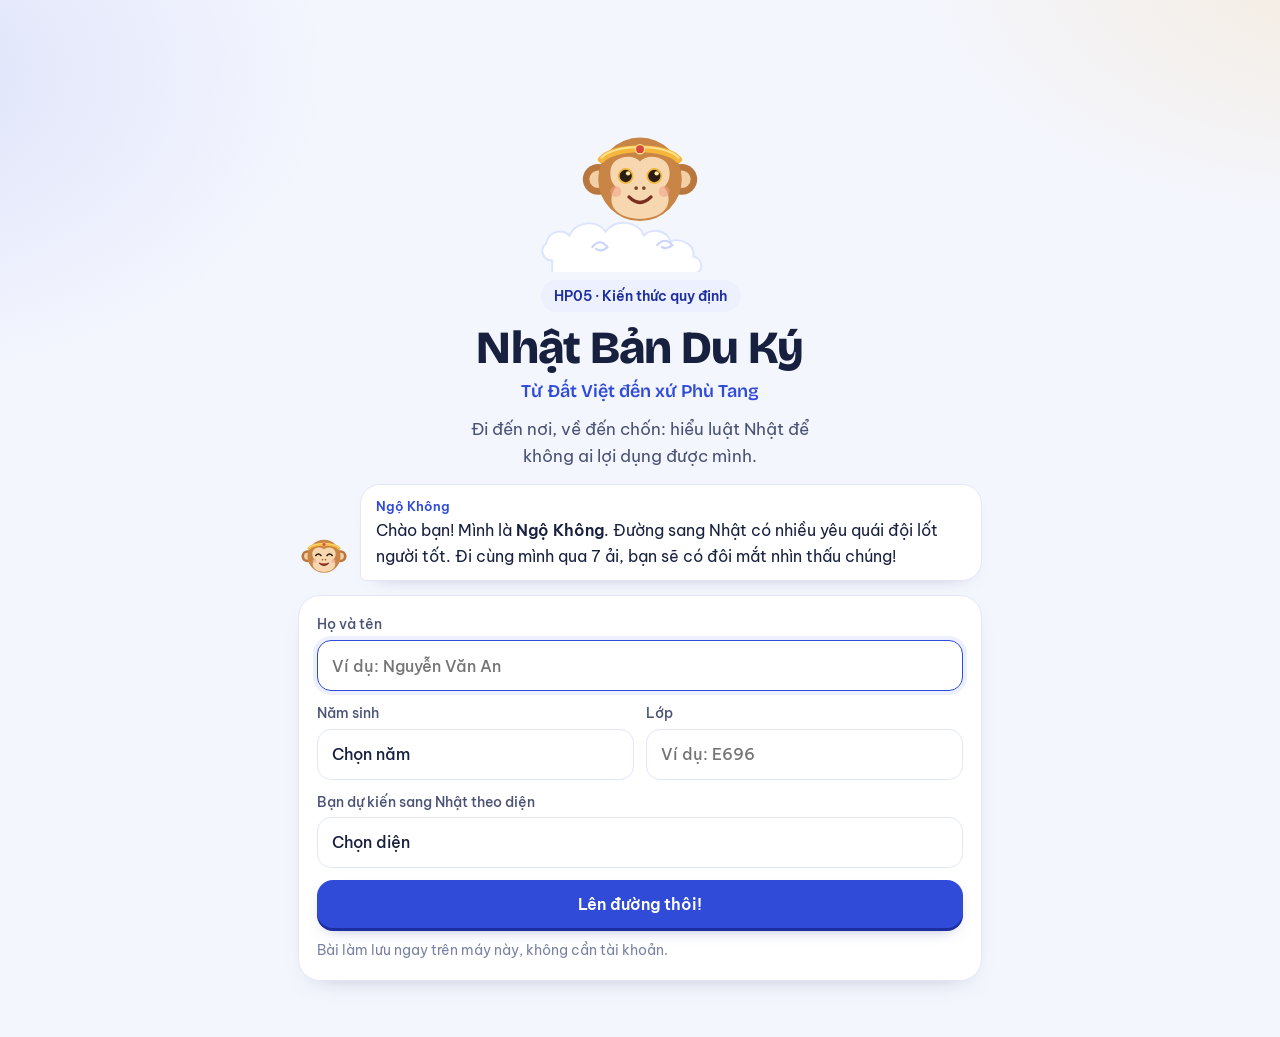
==== commit 039b7437: "TK09. Chưa fix chữ" ====
--- a/index.html
+++ b/index.html
@@ -5,16 +5,16 @@
 <meta name="viewport" content="width=device-width, initial-scale=1, viewport-fit=cover">
 <meta name="theme-color" content="#2F4BD8">
 <meta name="apple-mobile-web-app-capable" content="yes">
-<meta name="apple-mobile-web-app-title" content="Thỉnh Kinh HP04">
+<meta name="apple-mobile-web-app-title" content="Du Ký HP05">
 <meta name="apple-mobile-web-app-status-bar-style" content="default">
-<title>Hành trình Thỉnh Kinh · Học phần 04 · Kiến thức quy định</title>
+<title>Nhật Bản Du Ký · HP05 · Kiến thức quy định</title>
 <link rel="icon" href="data:image/svg+xml,%3Csvg xmlns='http://www.w3.org/2000/svg' viewBox='0 0 64 64'%3E%3Crect width='64' height='64' rx='14' fill='%232F4BD8'/%3E%3Cpath d='M14 40c0-6 5-10 10-9 2-6 8-9 14-7 5 1 8 6 8 10 5 0 8 3 8 7 0 4-3 6-7 6H21c-4 0-7-3-7-7z' fill='%23F4B63B'/%3E%3Ccircle cx='46' cy='18' r='7' fill='%23C8372D'/%3E%3C/svg%3E">
 <link rel="preconnect" href="https://fonts.googleapis.com">
 <link rel="preconnect" href="https://fonts.gstatic.com" crossorigin>
 <link href="https://fonts.googleapis.com/css2?family=Be+Vietnam+Pro:wght@400;500;600;700&family=Bricolage+Grotesque:opsz,wght@12..96,600;12..96,700;12..96,800&family=M+PLUS+Rounded+1c:wght@500;700;800&display=swap" rel="stylesheet">
 <style>
 /* =========================================================
-   HÀNH TRÌNH THỈNH KINH · HP04 · KIẾN THỨC QUY ĐỊNH
+   NHẬT BẢN DU KÝ · HP05 · KIẾN THỨC QUY ĐỊNH
    Hệ màu giữ họ xanh của Career Design, ngả sang chàm;
    nhấn vàng "kinh vàng", con dấu đỏ son chỉ dùng cho văn điệp.
    ========================================================= */
@@ -288,7 +288,8 @@
 .post__h b{display:block;font-size:14.5px;line-height:1.2}.post__h small{font-size:12px;color:var(--muted)}
 .post__t{font-size:16px;line-height:1.9}
 .seg{border:0;background:transparent;font:inherit;color:inherit;padding:1px 3px;margin:0 -1px;border-radius:6px;cursor:pointer;text-align:left;
-  background-image:linear-gradient(transparent 88%,rgba(47,75,216,.25) 88%);box-decoration-break:clone;-webkit-box-decoration-break:clone;display:inline;outline-offset:1px}
+  text-decoration:underline;text-decoration-style:dotted;text-decoration-thickness:2px;text-decoration-color:rgba(47,75,216,.6);text-underline-offset:5px;box-decoration-break:clone;-webkit-box-decoration-break:clone;display:inline;outline-offset:1px}
+.seg.found,.seg.calm{text-decoration:none}
 .seg.found{background:#FFE4DE;color:#8E2C1E;box-shadow:0 0 0 2px #F6B3A6 inset}
 .seg.calm{background:#EEF1F8;color:var(--muted)}
 .found-list{display:grid;gap:8px}
@@ -415,7 +416,7 @@
   background-image:repeating-linear-gradient(transparent 0 33px,rgba(47,75,216,.10) 33px 34px)}
 .receipt h4{font-family:var(--h);text-align:center;font-size:17px;letter-spacing:.06em;margin:0 0 6px;color:#5A4A1F}
 .receipt .post__t{font-size:16px;line-height:2.1}
-.receipt .seg{display:block;width:fit-content;max-width:100%;background-image:none}
+.receipt .post__t{line-height:2.2}
 /* Thẻ cư trú minh họa */
 .rc{position:relative;max-width:460px;margin:0 auto;border-radius:16px;padding:12px;background:linear-gradient(135deg,#EAF4FF,#F8F2FF 55%,#EAF8F2);border:1px solid #CFDBF0;box-shadow:0 12px 26px -20px rgba(24,32,63,.6)}
 .rc__h{display:flex;justify-content:space-between;align-items:center;font-size:12px;color:#4A5275;margin-bottom:8px}
@@ -585,6 +586,253 @@
   .vd__shine,.vd__clouds{display:none}
 }
 
+/* Phiên 6 */
+.nm{font-weight:700;color:var(--c-d)}
+.subt{font-family:var(--h);font-weight:600;font-size:18px;color:var(--c);margin:2px 0 0}
+.real{display:inline-flex;align-items:center;gap:5px;font-size:12px;font-weight:600;color:#7A5600;background:var(--y-t);border:1px solid #F3DFA9;border-radius:999px;padding:2px 10px;margin:4px 0 6px}
+.real::before{content:"";width:6px;height:6px;border-radius:50%;background:var(--y-d)}
+.rsteps{display:grid;gap:8px}
+.rstep{display:grid;grid-template-columns:30px 1fr auto;gap:10px;align-items:center;background:#F7F8FD;border:1px solid var(--rule);border-radius:14px;padding:8px 10px;font-size:14.5px;line-height:1.4}
+.rstep i{font-style:normal;width:28px;height:28px;border-radius:50%;display:grid;place-items:center;background:var(--c-t);color:var(--c-d);font-weight:700;font-size:13px}
+.rstep.ok{background:var(--ok-t);border-color:#A9E2CB}.rstep.ok i{background:var(--ok);color:#fff}
+
+/* ===== Phiên 7 · sống động ===== */
+/* Nhân vật */
+.chr{overflow:visible}
+.chr .blink{transform-box:fill-box;transform-origin:center;animation:blink 5s infinite}
+@keyframes blink{0%,93%,100%{transform:scaleY(1)}95.5%{transform:scaleY(.08)}}
+.say__av .chr,.boss .chr,.ccard .chr,.law__h .chr,.onb__hero .chr{animation:idle 3.6s ease-in-out infinite}
+@keyframes idle{0%,100%{transform:translateY(0)}50%{transform:translateY(-2px)}}
+.chr .tail{transform-box:fill-box;transform-origin:10% 90%;animation:tail 2.4s ease-in-out infinite}
+@keyframes tail{0%,100%{transform:rotate(-6deg)}50%{transform:rotate(8deg)}}
+.chr .flame{transform-box:fill-box;transform-origin:50% 100%;animation:flame .5s ease-in-out infinite alternate}
+@keyframes flame{from{transform:scaleY(.8)}to{transform:scaleY(1.15)}}
+.chr .paw{transform-box:fill-box;transform-origin:100% 50%;animation:paw 2.2s ease-in-out infinite}
+@keyframes paw{0%,100%{transform:rotate(0)}50%{transform:rotate(-5deg)}}
+.chr .thumb{transform-box:fill-box;transform-origin:50% 100%;animation:thumb 1.2s ease-in-out infinite}
+@keyframes thumb{0%,100%{transform:translateY(0)}50%{transform:translateY(-3px)}}
+.chr .ring{transform-box:fill-box;transform-origin:50% 0;animation:ring 2s ease-in-out infinite}
+@keyframes ring{0%,100%{transform:rotate(-10deg)}50%{transform:rotate(10deg)}}
+.chr .coin{transform-box:fill-box;transform-origin:center;animation:coin 1.6s ease-in-out infinite}
+@keyframes coin{0%,100%{transform:scaleX(1)}50%{transform:scaleX(.3)}}
+.chr .puff{animation:puff 1.4s ease-out infinite}
+@keyframes puff{0%{opacity:0;transform:translateY(4px)}40%{opacity:1}100%{opacity:0;transform:translateY(-8px)}}
+.chr .twinkle{transform-box:fill-box;transform-origin:center;animation:twinkle 1.8s ease-in-out infinite}
+@keyframes twinkle{0%,100%{transform:scale(.7) rotate(0);opacity:.6}50%{transform:scale(1.1) rotate(20deg);opacity:1}}
+.chr .dots circle{animation:dots 1.2s infinite}.chr .dots circle:nth-child(2){animation-delay:.2s}.chr .dots circle:nth-child(3){animation-delay:.4s}
+@keyframes dots{0%,100%{opacity:.2}50%{opacity:1}}
+.chr-yeu.m-sly .body,.chr-yeu.m-whisper .body{transform-box:fill-box;transform-origin:50% 100%;animation:wob 2.6s ease-in-out infinite}
+@keyframes wob{0%,100%{transform:scale(1,1)}50%{transform:scale(1.03,.97)}}
+.chr .sweat{animation:puff 1.6s ease-out infinite}
+.avbtn{border:0;background:none;padding:0;cursor:pointer;display:block}
+.say--soi .say__b{background:#FFF8EA;border-color:#F3DFA9}
+.soi__ul{margin:4px 0 0;padding-left:18px}.soi__ul li{margin:0 0 3px}
+/* Banner trang ải: màu đậm, mây trôi */
+.aihero{background:linear-gradient(150deg,#3653E6 0%,#2840BA 55%,#1B2A86 100%);border:0;color:#fff;box-shadow:0 18px 34px -24px rgba(29,47,158,.9)}
+.aihero h1{color:#fff}
+.aihero__code{color:var(--y)}
+.aihero__ro{color:rgba(255,255,255,.78)}
+.aihero .meter{background:rgba(255,255,255,.18)}
+.aihero__meta{color:rgba(255,255,255,.75)}
+.hc{position:absolute;pointer-events:none;opacity:.16}
+.hc svg{width:100%;height:auto;display:block}
+.hc1{width:130px;top:8px;left:-140px;animation:drift 42s linear infinite}
+.hc2{width:84px;top:62px;left:-90px;opacity:.11;animation:drift 64s linear infinite;animation-delay:-20s}
+@keyframes drift{from{transform:translateX(0)}to{transform:translateX(calc(100vw + 260px))}}
+@media (min-width:760px){ @keyframes drift{from{transform:translateX(0)}to{transform:translateX(980px)}} }
+.kseal{position:relative;overflow:hidden;transform:rotate(-6deg);background:#FFF7E3;color:#1D2F9E;box-shadow:0 4px 0 #C9B07A,inset 0 0 0 3px var(--ac,#F4B63B)}
+.kseal::after{content:"";position:absolute;top:-40%;bottom:-40%;width:40%;left:-60%;background:linear-gradient(100deg,transparent,rgba(255,255,255,.85),transparent);transform:skewX(-18deg);animation:sheen 5s var(--ease) 1s infinite}
+.spk{display:inline-grid;place-items:center;width:28px;height:28px;border-radius:50%;border:0;background:rgba(255,255,255,.18);color:inherit;cursor:pointer;vertical-align:middle;margin-left:2px}
+.prov .spk,.sjp .spk{background:var(--c-t);color:var(--c-d)}
+.boss.beat{background:#F2F8EC;border-color:#CFE8BC}.boss.beat small{color:#3F7A22}
+/* Chặng tiếp theo: tô đậm */
+.stp.next{background:var(--c);border-color:var(--c-d);color:#fff;box-shadow:0 3px 0 var(--c-d),0 10px 22px -14px rgba(29,47,158,.9)}
+.stp.next small{color:rgba(255,255,255,.82)}
+.stp.next .stp__n{background:#fff;color:var(--c-d)}
+.chip--nx{background:var(--y);color:#3B2A00}
+/* Ải hiện tại trên bản đồ: nền đậm màu ải */
+.node.cur{background:linear-gradient(150deg,var(--nc),var(--nc2));border-color:transparent;color:#fff;box-shadow:0 4px 0 var(--nc2),0 14px 26px -16px var(--nc2)}
+.node.cur .node__d,.node.cur .node__m{color:rgba(255,255,255,.88)}
+.node.cur .node__code{background:rgba(255,255,255,.22)!important;color:#fff!important}
+.node.cur .tile{background:rgba(255,255,255,.2)!important;box-shadow:none}
+.node.cur .dots i{background:rgba(255,255,255,.35)}.node.cur .dots i.on{background:#fff}
+/* Xe và biển báo */
+.vgrid{display:grid;grid-template-columns:1fr 1fr;gap:10px}
+.vcard{background:#fff;border:1px solid var(--rule);border-radius:18px;padding:10px;text-align:center}
+.vcard.ok{border-color:#A9E2CB}
+.vcard b{display:block;font-size:14.5px;margin:2px 0 6px}
+.vimg svg{width:100%;height:auto;max-height:96px}
+.vbtns{display:grid;gap:6px}
+.vcard .fb{text-align:left;font-size:13.5px;border-radius:12px;padding:8px 10px}
+.vcard .fb.ok{background:var(--ok-t);color:#0B5E41}.vcard .fb.no{background:var(--no-t);color:#8E2C1E;margin-top:6px}
+.vrow{display:grid;grid-template-columns:repeat(3,1fr);gap:6px;margin:4px 0 8px}
+.vcell{text-align:center;background:#F7F8FD;border-radius:14px;padding:6px}
+.vcell b{display:block;font-size:12.5px;line-height:1.25}.vcell small{display:block;font-size:11px;color:var(--muted);line-height:1.3}
+.vtag{display:inline-block;margin-top:4px;font-size:11px;font-weight:700;border-radius:999px;padding:2px 8px}
+.vtag.ok{background:var(--ok-t);color:#0B7A53}.vtag.no{background:var(--no-t);color:#B23A28}
+.sgrid{display:grid;gap:10px}
+.scard{display:grid;grid-template-columns:92px 1fr;gap:12px;align-items:start;background:#fff;border:1px solid var(--rule);border-radius:18px;padding:12px}
+.scard.ok{border-color:#A9E2CB}
+.simg svg{width:92px;height:92px}
+.sjp{display:flex;align-items:center;gap:6px;margin-bottom:6px}.sjp .jp{font-size:18px}.sjp small{color:var(--muted)}
+.scard .opts{gap:6px}.scard .opt{font-size:14px;padding:8px 10px;grid-template-columns:28px 1fr}.scard .opt i{width:26px;height:26px}
+.scard .fb{margin-top:8px;font-size:13.5px;border-radius:12px;padding:8px 10px}
+.scard .fb.ok{background:var(--ok-t);color:#0B5E41}.scard .fb.no{background:var(--no-t);color:#8E2C1E}
+@media (max-width:420px){ .scard{grid-template-columns:1fr} .simg{display:flex;justify-content:center} }
+/* Vòng xoáy & phiếu thu */
+.spwrap{display:grid;grid-template-columns:minmax(0,260px) 1fr;gap:12px;align-items:center;background:#fff;border:1px solid var(--rule);border-radius:20px;padding:12px}
+.spiral{width:100%;height:auto}
+.spiral .spn{animation:up .5s var(--ease) both}
+.splist{margin:0;padding-left:20px;font-size:13.5px}.splist li{margin:0 0 4px}
+@media (max-width:560px){ .spwrap{grid-template-columns:1fr} .spiral{max-width:240px;margin:0 auto} }
+.okrec{position:relative;background:#fff;border:1.5px solid #CFD7EE;border-radius:12px;padding:10px 12px 10px;margin:4px 0 8px;font-size:13.5px}
+.okrec__h{display:flex;justify-content:space-between;align-items:baseline;border-bottom:1px solid var(--rule);padding-bottom:4px;margin-bottom:6px}
+.okrec__h b{font-family:var(--h);letter-spacing:.06em}.okrec__h small{color:var(--muted)}
+.okrec p{margin:0 0 3px;padding-right:58px}.okrec p span{color:var(--muted)}
+.okrec__seal{position:absolute;right:10px;top:34px;opacity:.9}
+.okrec__tag{margin-top:6px;font-size:12.5px;font-weight:600;color:#0B7A53;background:var(--ok-t);border-radius:8px;padding:5px 8px}
+
+/* ===== Phiên 8 ===== */
+/* Bản đồ du ký */
+.dmap{position:relative;width:100%;max-width:520px;margin:12px auto 6px;aspect-ratio:360/1180;border-radius:26px;overflow:hidden;border:1px solid #D7E2C8;box-shadow:0 18px 34px -26px rgba(24,32,63,.6)}
+.dmap__svg{position:absolute;inset:0;width:100%;height:100%}
+.dmap .fog{transition:opacity .8s var(--ease)}
+.dmap .wave{animation:wave 3s ease-in-out infinite}
+@keyframes wave{0%,100%{transform:translateX(0)}50%{transform:translateX(6px)}}
+.dmap .boat{animation:boat 6s ease-in-out infinite;transform-box:fill-box;transform-origin:center}
+@keyframes boat{0%,100%{transform:translate(0,0) rotate(-2deg)}50%{transform:translate(10px,-2px) rotate(2deg)}}
+.dmap .smoke circle{animation:puff 2.4s ease-out infinite}.dmap .smoke circle:nth-child(2){animation-delay:.6s}.dmap .smoke circle:nth-child(3){animation-delay:1.2s}
+.dmap .glow{animation:dots 1.6s infinite}
+.dmap .lantern{transform-box:fill-box;transform-origin:50% 0;animation:ring 2.6s ease-in-out infinite}
+.dmap .pathon{stroke-dasharray:6 6;animation:march 1.2s linear infinite}
+@keyframes march{to{stroke-dashoffset:-12}}
+.mnode{position:absolute;transform:translate(-50%,0);border:0;cursor:pointer;background:#fff;border-radius:14px;padding:5px 10px 6px;min-width:96px;text-align:center;box-shadow:0 3px 0 rgba(0,0,0,.08),0 8px 16px -10px rgba(24,32,63,.5);line-height:1.15;z-index:2}
+.mnode small{display:block;font-size:9.5px;font-weight:800;letter-spacing:.05em;color:var(--nc2)}
+.mnode b{display:block;font-family:var(--h);font-size:13.5px;color:var(--ink);white-space:nowrap}
+.mnode.cur{background:linear-gradient(150deg,var(--nc),var(--nc2));box-shadow:0 3px 0 var(--nc2),0 0 0 4px rgba(255,255,255,.7),0 10px 22px -8px var(--nc2);animation:curp 2.4s ease-in-out infinite}
+.mnode.cur small,.mnode.cur b{color:#fff}
+@keyframes curp{0%,100%{transform:translate(-50%,0)}50%{transform:translate(-50%,-3px)}}
+.mnode.lock{background:rgba(255,255,255,.78);box-shadow:none}.mnode.lock small,.mnode.lock b{color:#9AA0B8}
+.mnode.done{background:#F2FBF6}
+.mseal{position:absolute;right:-14px;top:-16px;transform:rotate(-8deg)}
+.mlock{position:absolute;left:-8px;top:-8px;width:20px;height:20px;border-radius:50%;background:#fff;display:grid;place-items:center;color:var(--muted);box-shadow:0 1px 4px rgba(0,0,0,.2)}
+.mhau{position:absolute;width:13%;transform:translate(-50%,0);z-index:3;animation:hop 2.6s ease-in-out infinite;pointer-events:none}
+.mhau i{display:block;width:150%;margin:-28% 0 0 -25%}
+.mboss{position:absolute;width:11%;transform:translate(-50%,0);z-index:1;pointer-events:none;filter:drop-shadow(0 3px 4px rgba(0,0,0,.2))}
+details.maplist{margin:6px 0 0}
+details.maplist summary{display:inline-flex;align-items:center;gap:6px;cursor:pointer;color:var(--c-d);font-weight:600;font-size:14.5px;padding:6px 2px;list-style:none}
+details.maplist summary::-webkit-details-marker{display:none}
+/* Văn điệp dạng cuộn */
+.vdx{margin:6px 0 4px;filter:drop-shadow(0 18px 24px rgba(60,40,10,.22))}
+.vdx__rod{height:16px;margin:0 -6px;border-radius:9px;background:linear-gradient(#8E5A2B,#B98A5A 45%,#6B4220);position:relative}
+.vdx__rod::before,.vdx__rod::after{content:"";position:absolute;top:-3px;width:14px;height:22px;border-radius:6px;background:#C8372D}
+.vdx__rod::before{left:-4px}.vdx__rod::after{right:-4px}
+.vdx__paper{display:grid;grid-template-columns:34px 1fr;gap:6px;background:#FBF4E2;background-image:repeating-linear-gradient(90deg,rgba(155,120,60,.035) 0 2px,transparent 2px 7px),radial-gradient(120% 80% at 50% 0,rgba(255,255,255,.6),transparent);padding:14px 14px 16px 6px;border-left:1px solid #E6D3A8;border-right:1px solid #E6D3A8}
+.vdx__nb{flex:none;width:40px;height:40px;border-radius:50%;border:0;background:var(--c-t);color:var(--c-d);display:grid;place-items:center;cursor:pointer}
+.vdx__side{writing-mode:vertical-rl;text-orientation:upright;font-size:19px;letter-spacing:.25em;color:var(--c-d);border-right:1.5px solid rgba(29,47,158,.25);padding:4px 6px 0 0;text-align:center}
+.vdx__top{display:flex;justify-content:space-between;align-items:flex-start;gap:8px}
+.vdx__title{font-family:var(--h);font-weight:800;font-size:21px;color:var(--c-d);line-height:1.1}
+.vdx__sub{font-size:12px;color:#8A6A1F;margin-top:2px}
+.vdx__route{display:flex;align-items:flex-end;gap:8px;margin:12px 0 10px}
+.vdx__route small{display:block;font-size:11px;color:#8A6A1F}
+.vdx__route b{font-family:var(--h);font-size:22px;color:var(--ink);line-height:1}
+.vdx__line{flex:1;position:relative;height:30px;margin-bottom:4px}
+.vdx__line::before{content:"";position:absolute;left:0;right:0;bottom:7px;border-top:2px dashed #C9A45A}
+.vdx__line .mini{position:absolute;bottom:-3px;width:32px;transform:translateX(-50%);transition:left 1.2s var(--ease)}
+.vdx__f{display:grid;gap:0;border-bottom:1px dashed #D9C08A;padding:4px 0 5px;margin-bottom:6px;min-width:0}
+.vdx__f span{font-size:11.5px;color:#8A6A1F}
+.vdx__f b{font-size:16px;color:var(--ink);overflow:hidden;text-overflow:ellipsis;white-space:nowrap}
+.vdx__f2{display:grid;grid-template-columns:1fr 1fr;gap:12px}
+.vdx__st{display:flex;justify-content:space-between;font-size:12.5px;color:#8A6A1F;margin:6px 0 8px}
+.vdx__st b{color:#6B4E0E}
+.vdx .seal span{font-size:11px}
+.vdx__cta{margin-top:12px}
+.vdx__done{display:flex;align-items:center;gap:8px;margin-bottom:8px;font-weight:600;color:#7A1F17}
+/* Sổ tay và Hỏi nhanh dạng tấm nổi */
+.sheetback{position:fixed;inset:0;z-index:69;background:rgba(18,24,52,.45);backdrop-filter:blur(2px);-webkit-backdrop-filter:blur(2px);animation:fadeIn .3s var(--ease)}
+.nb{inset:auto 0 0 0;height:88vh;height:88dvh;border-radius:24px 24px 0 0;box-shadow:0 -16px 40px -16px rgba(0,0,0,.4);transition:transform .35s var(--ease);animation:sheetUp .45s var(--ease)}
+@keyframes sheetUp{from{transform:translateY(60px);opacity:0}to{transform:none;opacity:1}}
+.nb__in{padding-top:8px}
+.grab{width:44px;height:5px;border-radius:5px;background:#C9CEE0;margin:2px auto 10px}
+.nb__top{touch-action:none}
+@media (min-width:700px){ .nb{inset:6vh auto auto 50%;transform:translateX(-50%);width:560px;height:86vh;border-radius:24px;animation:fadeIn .35s var(--ease)} .grab{display:none} }
+/* Vòng tiến độ quanh nút bản đồ */
+#navMap .ring{position:absolute;inset:0;width:44px;height:44px;pointer-events:none}
+.paceln{text-align:center;font-size:13.5px;color:var(--ink-2);margin:12px 0 0}
+/* Bí kíp: thẻ gọn, chữ là chính */
+.bk{background:#fff;border:1px solid var(--rule);border-left:5px solid var(--kc);border-radius:18px;padding:12px 14px;margin:10px 0;text-align:left}
+.bk__h{display:flex;gap:10px;align-items:center;margin-bottom:6px}
+.bk__seal{flex:none}
+.bk__h small{display:block;font-size:11.5px;font-weight:700;color:var(--muted);letter-spacing:.03em}
+.bk h3{font-size:17px;margin:2px 0 0}
+.bk ul{margin:4px 0 8px;padding-left:18px}.bk li{margin:0 0 5px;font-size:14.5px}
+.bk__prov{background:#F7F8FD;border-radius:12px;padding:8px 10px;font-size:14px}
+.bk__prov .jp{font-size:16px;color:var(--c-d)}.bk__prov small{display:block;color:var(--muted)}.bk__prov p{margin:2px 0 0}
+.bk__mine{background:var(--y-t);border-radius:12px;padding:8px 10px;margin-bottom:8px}.bk__mine small{color:#8A6A1F;font-weight:600}.bk__mine p{margin:2px 0 0;font-style:italic}
+/* Thắng ải */
+.petals{position:fixed;inset:0;pointer-events:none;overflow:hidden;z-index:1}
+.petal{position:absolute;top:-20px;width:12px;height:10px;border-radius:12px 0 12px 0;background:#F7B6C6;opacity:.9;animation:fall linear forwards}
+@keyframes fall{to{transform:translate(60px,110vh) rotate(540deg)}}
+.vic .ov__box{position:relative;z-index:2}
+.vic__boss{position:relative;width:120px;height:120px;margin:0 auto 4px}
+.vic__av{animation:poof 1.8s var(--ease) .5s forwards}
+@keyframes poof{0%{transform:none;opacity:1;filter:none}30%{transform:translateX(-4px) rotate(-6deg)}45%{transform:translateX(4px) rotate(6deg)}100%{transform:scale(.3) translateY(-30px);opacity:0;filter:blur(6px)}}
+.vic__smoke{position:absolute;inset:10%;border-radius:50%;background:radial-gradient(circle,#fff 0,#E9ECF6 45%,transparent 70%);opacity:0;animation:smoke 1.6s var(--ease) 1.2s forwards}
+@keyframes smoke{0%{opacity:0;transform:scale(.4)}40%{opacity:1}100%{opacity:0;transform:scale(1.8)}}
+/* Nghi thức cuối */
+.cer{background:rgba(10,14,40,.85)}
+.cer__wrap{width:100%;max-width:420px;text-align:center;color:#fff}
+.cer__k{font-family:var(--h);font-weight:700;letter-spacing:.06em;color:var(--y);margin:0 0 10px}
+.cer__scroll{cursor:pointer;animation:popIn .6s var(--ease)}
+.cer__rod{height:16px;border-radius:9px;background:linear-gradient(#8E5A2B,#B98A5A 45%,#6B4220)}
+.cer__paper{position:relative;min-height:300px;background:#FFFDF6;margin:0 8px;padding:28px 22px;color:#1A1F3A;display:flex;flex-direction:column;justify-content:center;gap:12px}
+.cer__hint{color:#B5AE98;font-size:15px;margin:0;animation:dots 2s infinite}.cer__hint.sm{font-size:13px}
+.cer__line{font-family:var(--h);font-size:19px;line-height:1.45;margin:0;animation:ink 1.6s var(--ease) both}
+@keyframes ink{from{opacity:0;filter:blur(8px);letter-spacing:.08em}to{opacity:1;filter:none;letter-spacing:0}}
+.cer__seal{align-self:flex-end;animation:stamp .8s var(--ease) both}
+.cer__by{color:rgba(255,255,255,.75);font-size:14px;margin:12px 0}
+/* Vé hoàn thành: giấy cổ */
+.ticket{background:#FBF4E2;background-image:repeating-linear-gradient(90deg,rgba(155,120,60,.035) 0 2px,transparent 2px 7px);border:1.5px solid #E6D3A8}
+.ticket__h{background:transparent;color:var(--c-d);border-bottom:1.5px dashed #D9C08A}
+.ticket__h small{color:#8A6A1F}.ticket__h b{color:var(--c-d)}
+
+/* ===== Phiên 9 ===== */
+.goalhit{display:flex;gap:8px;align-items:flex-start;margin-top:10px;padding:8px 10px;border-radius:12px;background:#FFF3E8;border:1px solid #F8D3B4;color:#9A3F12;font-size:14px;font-weight:600}
+.goalhit svg{flex:none;margin-top:2px;color:var(--fire)}
+.goalc{margin-top:12px;border-left:5px solid var(--fire)}.goalc small{font-size:12px;font-weight:700;color:#C85400}.goalc p{margin:2px 0 0;font-size:15px}
+.rgoal{background:#FFF3E8;border-radius:12px;padding:8px 12px;margin:10px 0 0}.rgoal small{font-size:12px;font-weight:700;color:#C85400}.rgoal p{margin:2px 0 0;font-size:14.5px}
+.shield{display:flex;gap:10px;align-items:flex-start;margin-top:12px;background:#ECF7F1;border:1px solid #BFE6D3;border-radius:18px;padding:10px 14px;color:#0B5E41}
+.shield svg{flex:none;color:#0B7A53;margin-top:2px}.shield p{margin:0;font-size:14.5px}
+.cost__r{display:grid;grid-template-columns:1fr auto;gap:2px 10px;align-items:baseline;margin:8px 0;font-size:14px}
+.cost__r b{font-family:var(--h);font-size:18px}
+.cost__r input{grid-column:1 / -1;width:100%;accent-color:var(--c)}
+.cost__bars{display:grid;gap:8px;margin:12px 0 6px}
+.cost__bars>div{display:grid;grid-template-columns:118px 1fr auto;gap:8px;align-items:center;font-size:13px}
+.cbar{height:16px;background:#EEF0F6;border-radius:8px;overflow:hidden}
+.cbar i{display:block;height:100%;border-radius:8px;transition:width .5s var(--ease)}
+.cbar i.sm{background:var(--y)}.cbar i.lg{background:linear-gradient(90deg,#E8604F,#C8372D)}
+.cost__bars b.neg{color:#B23A28}
+.cost__x{text-align:center;font-size:15px;margin:6px 0 0}
+/* Trang A4 dựng sẵn để xuất PDF và in */
+#a4{position:fixed;left:-10000px;top:0;width:794px;z-index:-1}
+.a4page{width:794px;height:1123px;background:#fff;padding:36px 44px 30px;display:flex;flex-direction:column;font-size:13px;color:var(--ink);box-sizing:border-box;overflow:hidden}
+.a4h{display:flex;justify-content:space-between;border-bottom:2px solid var(--c);padding-bottom:6px;margin-bottom:12px;font-size:11.5px;color:var(--c-d)}
+.a4b{flex:1;overflow:hidden}
+.a4f{display:flex;justify-content:space-between;border-top:1px solid var(--rule);padding-top:6px;font-size:10.5px;color:var(--muted)}
+.a4page .rsec{border-radius:10px;padding:10px 14px;margin-bottom:10px;box-shadow:none;border:1px solid #DDE2F0;font-size:12.5px}
+.a4page .rsec--top h1{font-size:24px;margin:2px 0 8px}
+.a4page .rtiles{grid-template-columns:repeat(4,1fr)!important}
+.a4page .tl{padding:8px 10px}.a4page .tl b{font-size:20px}
+.a4page .rsec__w p,.a4page .rsec__l li,.a4page .rsec__k li{font-size:12px}
+.a4page .rsec__h b{font-size:16px}
+.a4page .ticket{margin:0}
+@media print{
+  body.printa4 > *:not(#a4){display:none!important}
+  body.printa4 #a4{position:static;left:auto;width:auto}
+  body.printa4 .a4page{page-break-after:always;break-after:page;zoom:.88;margin:0 auto}
+  @page{size:A4;margin:12mm}
+}
+
 /* Thông báo */
 .toast{position:fixed;left:50%;bottom:calc(18px + env(safe-area-inset-bottom,0px));transform:translate(-50%,20px);z-index:90;opacity:0;pointer-events:none;
   display:flex;align-items:center;gap:8px;width:max-content;max-width:calc(100vw - 28px);background:var(--ink);color:#fff;border-radius:999px;padding:10px 16px;font-size:14.5px;font-weight:500;
@@ -614,7 +862,7 @@
 </head>
 <body>
 <nav class="nav" id="nav" aria-label="Điều hướng">
-  <button id="navMap" data-act="home" aria-label="Bản đồ thỉnh kinh" title="Bản đồ thỉnh kinh"></button>
+  <button id="navMap" data-act="home" aria-label="Bản đồ du ký" title="Bản đồ du ký"></button>
   <button id="navAsk" data-act="ask" aria-label="Hỏi nhanh Chú Tanaka" title="Hỏi nhanh Chú Tanaka"></button>
   <button id="navNb" data-act="nb" aria-label="Sổ tay" title="Sổ tay"></button>
 </nav>
@@ -625,19 +873,28 @@
    PHẦN 1 · HÌNH VẼ (nhân vật hư cấu, vẽ gốc bằng SVG)
    ========================================================= */
 var ART = {};
+/* ---- Ngộ Không: hi · cheer · think · wow · worry · soi ---- */
 function hau(mood){
   mood = mood||'hi';
   var eyes;
   if(mood==='cheer') eyes='<path d="M41 61q6-7 12 0M67 61q6-7 12 0" stroke="#2A1E14" stroke-width="3.6" fill="none" stroke-linecap="round"/>';
-  else eyes='<circle cx="47" cy="60" r="6.4" fill="#2A1E14"/><circle cx="73" cy="60" r="6.4" fill="#2A1E14"/>'+
+  else if(mood==='soi') eyes='<g class="blink"><circle cx="47" cy="60" r="6.8" fill="#FF8A1F"/><circle cx="73" cy="60" r="6.8" fill="#FF8A1F"/><circle cx="47" cy="60" r="3.4" fill="#FFE14D"/><circle cx="73" cy="60" r="3.4" fill="#FFE14D"/></g>'+
+    '<g class="flame"><path d="M44 50q3-7 3-11 4 5 3 11z" fill="#FF8A1F"/><path d="M70 50q3-7 3-11 4 5 3 11z" fill="#FF8A1F"/></g>';
+  else eyes='<g class="blink"><circle cx="47" cy="60" r="6.4" fill="#2A1E14"/><circle cx="73" cy="60" r="6.4" fill="#2A1E14"/>'+
     '<circle cx="47" cy="60" r="6.4" fill="none" stroke="#F4B63B" stroke-width="1.6"/><circle cx="73" cy="60" r="6.4" fill="none" stroke="#F4B63B" stroke-width="1.6"/>'+
-    '<circle cx="49.2" cy="57.6" r="2" fill="#FFE9A8"/><circle cx="75.2" cy="57.6" r="2" fill="#FFE9A8"/>';
-  var brow = mood==='think' ? '<path d="M66 48q7-4 14 1" stroke="#7A4A22" stroke-width="2.6" fill="none" stroke-linecap="round"/>' : '';
+    '<circle cx="49.2" cy="57.6" r="2" fill="#FFE9A8"/><circle cx="75.2" cy="57.6" r="2" fill="#FFE9A8"/></g>';
+  var brow='';
+  if(mood==='think') brow='<path d="M66 48q7-4 14 1" stroke="#7A4A22" stroke-width="2.6" fill="none" stroke-linecap="round"/>';
+  if(mood==='worry') brow='<path d="M40 51q6-1 11-5M80 51q-6-1-11-5" stroke="#7A4A22" stroke-width="2.6" fill="none" stroke-linecap="round"/>';
+  if(mood==='soi') brow='<path d="M39 49q8-4 15 0M66 49q8-4 15 0" stroke="#7A4A22" stroke-width="2.6" fill="none" stroke-linecap="round"/>';
   var mouth;
   if(mood==='wow') mouth='<ellipse cx="60" cy="82" rx="4.5" ry="5.5" fill="#7A2E1E"/>';
+  else if(mood==='soi') mouth='<ellipse cx="60" cy="82" rx="3" ry="3.4" fill="#7A2E1E"/>';
   else if(mood==='think') mouth='<path d="M55 83q5 2 10-1" stroke="#7A2E1E" stroke-width="2.8" fill="none" stroke-linecap="round"/>';
+  else if(mood==='worry') mouth='<path d="M51 84q4-3 9 0t9 0" stroke="#7A2E1E" stroke-width="2.8" fill="none" stroke-linecap="round"/>';
   else mouth='<path d="M50 79q10 10 20 0" stroke="#7A2E1E" stroke-width="3" fill="'+(mood==='cheer'?'#B5463A':'none')+'" stroke-linecap="round" stroke-linejoin="round"/>';
-  return '<svg viewBox="0 0 120 120" aria-hidden="true">'+
+  var hand = mood==='soi' ? '<g class="paw"><path d="M120 34q-14-2-22 6" stroke="#B9773E" stroke-width="9" fill="none" stroke-linecap="round"/><ellipse cx="90" cy="42" rx="14" ry="7" fill="#C98545" transform="rotate(-14 90 42)"/><path d="M80 44l-3 4M85 46l-2 4M90 46l-1 4" stroke="#8E5A2B" stroke-width="2" stroke-linecap="round"/></g>' : '';
+  return '<svg class="chr chr-hau m-'+mood+'" viewBox="0 0 120 120" aria-hidden="true">'+
     '<circle cx="22" cy="63" r="14" fill="#B9773E"/><circle cx="22" cy="63" r="8" fill="#F3CFA6"/>'+
     '<circle cx="98" cy="63" r="14" fill="#B9773E"/><circle cx="98" cy="63" r="8" fill="#F3CFA6"/>'+
     '<circle cx="60" cy="63" r="38" fill="#C98545"/>'+
@@ -648,12 +905,22 @@
     eyes+brow+
     '<circle cx="56.5" cy="71" r="1.7" fill="#7A4A22"/><circle cx="63.5" cy="71" r="1.7" fill="#7A4A22"/>'+
     '<circle cx="38" cy="74" r="5" fill="#F2A08A" opacity=".55"/><circle cx="82" cy="74" r="5" fill="#F2A08A" opacity=".55"/>'+
-    mouth+'</svg>';
-}
+    mouth+hand+'</svg>';
+}
+/* ---- Chú Tanaka: hi · serious · praise · worry (không râu) ---- */
 function tanaka(mood){
-  var mouth = mood==='serious' ? '<path d="M53 86h14" stroke="#6B3B2A" stroke-width="3" stroke-linecap="round"/>' :
-    '<path d="M51 84q9 8 18 0" stroke="#6B3B2A" stroke-width="3" fill="none" stroke-linecap="round"/>';
-  return '<svg viewBox="0 0 120 120" aria-hidden="true">'+
+  mood=mood||'hi';
+  var brow = mood==='serious' ? '<path d="M41 61h12M67 61h12" stroke="#3B2A22" stroke-width="2.8" stroke-linecap="round"/>' :
+    (mood==='worry' ? '<path d="M42 62q6-1 11-5M78 62q-6-1-11-5" stroke="#3B2A22" stroke-width="2.6" fill="none" stroke-linecap="round"/>' :
+    '<path d="M42 62q6-3 11 0M67 62q6-3 11 0" stroke="#3B2A22" stroke-width="2.6" fill="none" stroke-linecap="round"/>');
+  var eyes = mood==='praise' ? '<path d="M44 71q4-5 8 0M68 71q4-5 8 0" stroke="#2A2A2A" stroke-width="3" fill="none" stroke-linecap="round"/>' :
+    '<g class="blink"><circle cx="48" cy="70" r="3.6" fill="#2A2A2A"/><circle cx="72" cy="70" r="3.6" fill="#2A2A2A"/></g>';
+  var mouth = mood==='serious' ? '<path d="M53 84h14" stroke="#6B3B2A" stroke-width="3" stroke-linecap="round"/>' :
+    (mood==='worry' ? '<ellipse cx="60" cy="84" rx="3.4" ry="3" fill="#6B3B2A"/>' :
+    (mood==='praise' ? '<path d="M50 80q10 11 20 0z" fill="#B5463A" stroke="#6B3B2A" stroke-width="2.4" stroke-linejoin="round"/>' :
+    '<path d="M51 81q9 8 18 0" stroke="#6B3B2A" stroke-width="3" fill="none" stroke-linecap="round"/>'));
+  var thumb = mood==='praise' ? '<g class="thumb"><rect x="86" y="92" width="22" height="20" rx="7" fill="#F7D5B5" stroke="#E2B48F" stroke-width="1.5"/><rect x="92" y="76" width="9" height="20" rx="4.5" fill="#F7D5B5" stroke="#E2B48F" stroke-width="1.5"/></g>' : '';
+  return '<svg class="chr chr-tan m-'+mood+'" viewBox="0 0 120 120" aria-hidden="true">'+
     '<path d="M24 120c2-18 18-26 36-26s34 8 36 26z" fill="#9DB8E8"/>'+
     '<path d="M60 94l-9 7 9 19 9-19z" fill="#23306B"/><path d="M42 98l18-4 18 4-6 9-12-6-12 6z" fill="#BFD1F1"/>'+
     '<circle cx="27" cy="68" r="7" fill="#EDC19C"/><circle cx="93" cy="68" r="7" fill="#EDC19C"/>'+
@@ -662,56 +929,87 @@
     '<path d="M18 54q42-12 84 0q-42 10-84 0z" fill="#18214D"/>'+
     '<path d="M24 50q36-9 72 0" stroke="#F4B63B" stroke-width="2.2" fill="none"/>'+
     '<path d="M60 26l3.4 6.9 7.6 1.1-5.5 5.4 1.3 7.6L60 43.4 53.2 47l1.3-7.6-5.5-5.4 7.6-1.1z" fill="#F4B63B"/>'+
-    '<path d="M42 62q6-3 11 0M67 62q6-3 11 0" stroke="#3B2A22" stroke-width="2.6" fill="none" stroke-linecap="round"/>'+
-    '<circle cx="48" cy="70" r="3.6" fill="#2A2A2A"/><circle cx="72" cy="70" r="3.6" fill="#2A2A2A"/>'+
-    '<path d="M52 79q4-3 8 0 4-3 8 0" stroke="#4A3328" stroke-width="3" fill="none" stroke-linecap="round"/>'+
-    mouth+'</svg>';
-}
-function holy(){
-  return '<svg viewBox="0 0 120 120" aria-hidden="true">'+
+    brow+eyes+'<circle cx="43" cy="78" r="4.5" fill="#F2A08A" opacity=".45"/><circle cx="77" cy="78" r="4.5" fill="#F2A08A" opacity=".45"/>'+
+    mouth+thumb+'</svg>';
+}
+/* ---- Hồ Ly Ba Mặt: sly · sweet · angry ---- */
+function holy(mood){
+  mood=mood||'sly';
+  var eyes, mouth, extra='';
+  if(mood==='sweet'){
+    eyes='<path d="M38 62q8-8 16 0M66 62q8-8 16 0" stroke="#3A2316" stroke-width="3.4" fill="none" stroke-linecap="round"/>';
+    mouth='<path d="M52 89q8 7 16 0" stroke="#3A2316" stroke-width="2.8" fill="none" stroke-linecap="round"/>';
+    extra='<circle cx="36" cy="74" r="5" fill="#F46B5E" opacity=".45"/><circle cx="84" cy="74" r="5" fill="#F46B5E" opacity=".45"/>';
+  } else if(mood==='angry'){
+    eyes='<path d="M38 56l16 6M82 56l-16 6" stroke="#8E1F12" stroke-width="4" stroke-linecap="round"/><g class="blink"><path d="M41 64l11 3-11 1z" fill="#3A2316"/><path d="M79 64l-11 3 11 1z" fill="#3A2316"/></g>';
+    mouth='<path d="M48 88q12-8 24 0q-12 10-24 0z" fill="#3A2316"/><path d="M51 88l3 3 3-3 3 3 3-3 3 3 3-3" stroke="#fff" stroke-width="1.6" fill="none"/>';
+    extra='<path d="M92 34l6 6M98 34l-6 6M95 31v12M89 37h12" stroke="#E2372B" stroke-width="2.6" stroke-linecap="round"/>';
+  } else {
+    eyes='<g class="blink"><path d="M38 60q8-6 16 2" stroke="#3A2316" stroke-width="3.4" fill="none" stroke-linecap="round"/><path d="M66 62q8-8 16-2" stroke="#3A2316" stroke-width="3.4" fill="none" stroke-linecap="round"/></g>'+
+      '<path d="M44 52l10 4M76 52l-10 4" stroke="#B5531C" stroke-width="2.6" stroke-linecap="round"/>';
+    mouth='<path d="M50 91q8 7 20-3" stroke="#3A2316" stroke-width="2.8" fill="none" stroke-linecap="round"/>';
+    extra='<path d="M86 30l3 6 6 1-4.4 4 1 6-5.6-3-5.6 3 1-6-4.4-4 6-1z" fill="#FFE08A" class="twinkle"/>';
+  }
+  return '<svg class="chr chr-ho m-'+mood+'" viewBox="0 0 120 120" aria-hidden="true">'+
+    '<g class="tail"><path d="M88 100q26-4 28-30q-10 10-22 8q-14 12-6 22z" fill="#E2752C"/><path d="M114 72q-6 8-14 8l4 6q10-4 10-14z" fill="#FFF3E6"/></g>'+
     '<path d="M24 18l18 26-20 6z" fill="#E2752C"/><path d="M96 18L78 44l20 6z" fill="#E2752C"/>'+
     '<path d="M28 27l9 15-10 3z" fill="#FFD9BF"/><path d="M92 27l-9 15 10 3z" fill="#FFD9BF"/>'+
     '<path d="M18 52Q60 14 102 52Q98 88 60 106Q22 88 18 52z" fill="#F08A3C"/>'+
     '<path d="M34 72Q60 60 86 72Q76 98 60 106Q44 98 34 72z" fill="#FFF3E6"/>'+
-    '<path d="M38 60q8-6 16 2" stroke="#3A2316" stroke-width="3.4" fill="none" stroke-linecap="round"/>'+
-    '<path d="M66 62q8-8 16-2" stroke="#3A2316" stroke-width="3.4" fill="none" stroke-linecap="round"/>'+
-    '<path d="M44 52l10 4M76 52l-10 4" stroke="#B5531C" stroke-width="2.6" stroke-linecap="round"/>'+
-    '<ellipse cx="60" cy="82" rx="5" ry="3.6" fill="#3A2316"/>'+
-    '<path d="M50 91q8 7 20-3" stroke="#3A2316" stroke-width="2.8" fill="none" stroke-linecap="round"/>'+
-    '<path d="M86 30l3 6 6 1-4.4 4 1 6-5.6-3-5.6 3 1-6-4.4-4 6-1z" fill="#FFE08A"/>'+
-    '</svg>';
-}
-function ngu(){
-  return '<svg viewBox="0 0 120 120" aria-hidden="true">'+
+    eyes+'<ellipse cx="60" cy="82" rx="5" ry="3.6" fill="#3A2316"/>'+mouth+extra+'</svg>';
+}
+/* ---- Lão Đỏ Đen: smug · tempt · angry ---- */
+function ngu(mood){
+  mood=mood||'smug';
+  var eyes, extra='';
+  if(mood==='tempt'){
+    eyes='<path d="M40 57h14" stroke="#F4B63B" stroke-width="3.2" stroke-linecap="round"/><g class="blink"><path d="M66 57q6-6 14-1" stroke="#F4B63B" stroke-width="3.2" fill="none" stroke-linecap="round"/></g><path d="M66 48l12 3" stroke="#F4B63B" stroke-width="2.4" stroke-linecap="round"/>';
+    extra='<g class="coin"><circle cx="98" cy="96" r="12" fill="#F4B63B" stroke="#C98A12" stroke-width="2"/><text x="98" y="101" text-anchor="middle" font-size="13" font-weight="800" fill="#7A5300" font-family="sans-serif">¥</text></g>';
+  } else if(mood==='angry'){
+    eyes='<path d="M38 52l16 6M82 52l-16 6" stroke="#E2372B" stroke-width="4" stroke-linecap="round"/><g class="blink"><path d="M42 60h10M68 60h10" stroke="#FF5A4A" stroke-width="3.4" stroke-linecap="round"/></g>';
+    extra='<g class="puff"><circle cx="40" cy="98" r="6" fill="#E3E6EE"/><circle cx="33" cy="92" r="4.5" fill="#E3E6EE"/><circle cx="80" cy="98" r="6" fill="#E3E6EE"/><circle cx="87" cy="92" r="4.5" fill="#E3E6EE"/></g>';
+  } else {
+    eyes='<g class="blink"><path d="M40 56q8-5 14 1M66 57q6-6 14-1" stroke="#F4B63B" stroke-width="3.2" fill="none" stroke-linecap="round"/></g>';
+    extra='<rect x="84" y="88" width="20" height="26" rx="4" fill="#fff" stroke="#C8373D" stroke-width="2" transform="rotate(14 94 101)"/>'+
+      '<text x="94" y="106" text-anchor="middle" font-size="13" font-weight="700" fill="#C8373D" font-family="sans-serif" transform="rotate(14 94 101)">A</text>';
+  }
+  return '<svg class="chr chr-ngu m-'+mood+'" viewBox="0 0 120 120" aria-hidden="true">'+
     '<path d="M30 40Q10 34 8 14q14 12 30 16z" fill="#F1E6CF"/><path d="M90 40q20-6 22-26-14 12-30 16z" fill="#F1E6CF"/>'+
     '<path d="M20 44q4-14 18-14l8 6 14-4 14 4 8-6q14 0 18 14l-8 4q2 30-32 48-34-18-32-48z" fill="#2C2730"/>'+
     '<path d="M12 46q-4 8 8 12l6-12zM108 46q4 8-8 12l-6-12z" fill="#2C2730"/>'+
-    '<path d="M40 56q8-5 14 1M66 57q6-6 14-1" stroke="#F4B63B" stroke-width="3.2" fill="none" stroke-linecap="round"/>'+
-    '<ellipse cx="60" cy="84" rx="20" ry="15" fill="#C8373D"/>'+
+    eyes+'<ellipse cx="60" cy="84" rx="20" ry="15" fill="'+(mood==='angry'?'#A82A30':'#C8373D')+'"/>'+
     '<ellipse cx="53" cy="82" rx="3.2" ry="4.4" fill="#5A1418"/><ellipse cx="67" cy="82" rx="3.2" ry="4.4" fill="#5A1418"/>'+
-    '<circle cx="60" cy="96" r="7" fill="none" stroke="#F4B63B" stroke-width="3.2"/>'+
-    '<rect x="84" y="88" width="20" height="26" rx="4" fill="#fff" stroke="#C8373D" stroke-width="2" transform="rotate(14 94 101)"/>'+
-    '<text x="94" y="106" text-anchor="middle" font-size="13" font-weight="700" fill="#C8373D" font-family="sans-serif" transform="rotate(14 94 101)">A</text>'+
-    '</svg>';
-}
-function yeu(){
-  return '<svg viewBox="0 0 120 120" aria-hidden="true">'+
+    '<g class="ring"><circle cx="60" cy="96" r="7" fill="none" stroke="#F4B63B" stroke-width="3.2"/></g>'+extra+'</svg>';
+}
+/* ---- Yêu "Chắc Không Sao": sly · whisper · deflated ---- */
+function yeu(mood){
+  mood=mood||'sly';
+  if(mood==='deflated'){
+    return '<svg class="chr chr-yeu m-deflated" viewBox="0 0 120 120" aria-hidden="true">'+
+      '<path d="M60 70q-8 2-12-4" stroke="#7FA86A" stroke-width="4" fill="none" stroke-linecap="round"/>'+
+      '<path d="M16 96c0-14 18-24 44-24s44 10 44 24c0 10-20 14-44 14S16 106 16 96z" fill="#A9C79A"/>'+
+      '<path d="M40 86l8 8M48 86l-8 8M72 86l8 8M80 86l-8 8" stroke="#3E4D36" stroke-width="3" stroke-linecap="round"/>'+
+      '<path d="M50 102q5-3 10 0t10 0" stroke="#3E4D36" stroke-width="2.6" fill="none" stroke-linecap="round"/>'+
+      '<g class="sweat"><path d="M100 70q4 6 0 9q-4-3 0-9z" fill="#8FC3F0"/></g></svg>';
+  }
+  var eyes = mood==='whisper' ?
+    '<ellipse cx="46" cy="66" rx="8" ry="7" fill="#fff"/><ellipse cx="74" cy="66" rx="8" ry="7" fill="#fff"/><g class="blink"><circle cx="42" cy="67" r="3.6" fill="#22301A"/><circle cx="70" cy="67" r="3.6" fill="#22301A"/></g><path d="M37 63h18M65 63h18" stroke="#5C9E3E" stroke-width="4.5" stroke-linecap="round"/>' :
+    '<ellipse cx="46" cy="66" rx="8" ry="7" fill="#fff"/><ellipse cx="74" cy="66" rx="8" ry="7" fill="#fff"/><g class="blink"><circle cx="47" cy="68" r="3.6" fill="#22301A"/><circle cx="75" cy="68" r="3.6" fill="#22301A"/></g><path d="M37 63h18M65 63h18" stroke="#5C9E3E" stroke-width="4.5" stroke-linecap="round"/>';
+  var mouth = mood==='whisper' ?
+    '<ellipse cx="54" cy="86" rx="4" ry="3" fill="#22301A"/><ellipse cx="34" cy="86" rx="9" ry="7" fill="#7CBE52"/><g class="dots"><circle cx="16" cy="78" r="2.4" fill="#5C9E3E"/><circle cx="10" cy="72" r="2" fill="#5C9E3E"/><circle cx="5" cy="66" r="1.6" fill="#5C9E3E"/></g>' :
+    '<path d="M46 86q14 8 28-2" stroke="#22301A" stroke-width="3" fill="none" stroke-linecap="round"/><path d="M57 88l3 6 3-5" fill="#fff" stroke="#22301A" stroke-width="1.4" stroke-linejoin="round"/>';
+  return '<svg class="chr chr-yeu m-'+mood+'" viewBox="0 0 120 120" aria-hidden="true">'+
     '<path d="M60 14q4 6 0 12" stroke="#5C9E3E" stroke-width="4" fill="none" stroke-linecap="round"/>'+
-    '<path d="M24 74c0-26 14-46 36-46s36 20 36 46c0 22-16 32-36 32S24 96 24 74z" fill="#8CCB5E"/>'+
-    '<path d="M24 78q-14-2-16-14M96 78q14-2 16-14" stroke="#6FB04A" stroke-width="5" fill="none" stroke-linecap="round"/>'+
-    '<ellipse cx="46" cy="66" rx="8" ry="7" fill="#fff"/><ellipse cx="74" cy="66" rx="8" ry="7" fill="#fff"/>'+
-    '<circle cx="47" cy="68" r="3.6" fill="#22301A"/><circle cx="75" cy="68" r="3.6" fill="#22301A"/>'+
-    '<path d="M37 63h18M65 63h18" stroke="#5C9E3E" stroke-width="4.5" stroke-linecap="round"/>'+
-    '<path d="M46 86q14 8 28-2" stroke="#22301A" stroke-width="3" fill="none" stroke-linecap="round"/>'+
-    '<path d="M57 88l3 6 3-5" fill="#fff" stroke="#22301A" stroke-width="1.4" stroke-linejoin="round"/>'+
-    '</svg>';
+    '<g class="body"><path d="M24 74c0-26 14-46 36-46s36 20 36 46c0 22-16 32-36 32S24 96 24 74z" fill="#8CCB5E"/>'+
+    (mood==='whisper'?'':'<path d="M24 78q-14-2-16-14M96 78q14-2 16-14" stroke="#6FB04A" stroke-width="5" fill="none" stroke-linecap="round"/>')+
+    eyes+mouth+'</g></svg>';
 }
 var CHAR = {
-  hau:{n:'Tiểu Hầu', draw:hau},
-  tan:{n:'Chú Tanaka', draw:tanaka},
-  ho:{n:'Hồ Ly Ba Mặt', draw:holy},
-  ngu:{n:'Lão Đỏ Đen', draw:ngu},
-  yeu:{n:'Yêu "Chắc Không Sao"', draw:yeu}
+  hau:{n:'Ngộ Không', draw:hau, moods:['hi','cheer','think','wow','worry','soi']},
+  tan:{n:'Chú Tanaka', draw:tanaka, moods:['hi','praise','serious','worry']},
+  ho:{n:'Hồ Ly Ba Mặt', draw:holy, moods:['sly','sweet','angry']},
+  ngu:{n:'Lão Đỏ Đen', draw:ngu, moods:['smug','tempt','angry']},
+  yeu:{n:'Yêu "Chắc Không Sao"', draw:yeu, moods:['sly','whisper','deflated']}
 };
 function av(id,mood){ return CHAR[id].draw(mood); }
 
@@ -756,6 +1054,10 @@
   expand:'<path d="M4 9V4h5M20 9V4h-5M4 15v5h5M20 15v5h-5"/>',
   swipe:'<path d="M8 12h11M15 8l4 4-4 4M5 8v8"/>',
   search:'<circle cx="11" cy="11" r="6.5"/><path d="M16 16l4.5 4.5"/>',
+  speaker:'<path d="M4 9.5h3.5L12 6v12l-4.5-3.5H4z"/><path d="M15.5 9a4 4 0 0 1 0 6M18 6.5a7.5 7.5 0 0 1 0 11"/>',
+  sound:'<path d="M4 9.5h3.5L12 6v12l-4.5-3.5H4z"/><path d="M16 9.5a3.5 3.5 0 0 1 0 5"/>',
+  mute:'<path d="M4 9.5h3.5L12 6v12l-4.5-3.5H4z"/><path d="M16 9.5l5 5M21 9.5l-5 5"/>',
+  shield:'<path d="M12 3l7 3v5c0 4.6-3 8.4-7 10-4-1.6-7-5.4-7-10V6z"/><path d="M8.8 12.2l2.2 2.2 4.2-4.4"/>',
   ask:'<circle cx="12" cy="12" r="9"/><path d="M9.5 9.5a2.6 2.6 0 0 1 5 .9c0 1.7-2.5 2.2-2.5 3.6"/><circle cx="12" cy="17.2" r=".6" fill="currentColor"/>'
 };
 function icon(k,sz,sw){ sz=sz||22; return '<svg width="'+sz+'" height="'+sz+'" viewBox="0 0 24 24" fill="none" stroke="currentColor" stroke-width="'+(sw||2)+'" stroke-linecap="round" stroke-linejoin="round" aria-hidden="true">'+(IC[k]||'')+'</svg>'; }
@@ -767,99 +1069,243 @@
     '<circle cx="50" cy="50" r="44" fill="none" stroke="#C8372D" stroke-width="5"/><circle cx="50" cy="50" r="36" fill="none" stroke="#C8372D" stroke-width="2"/>'+
     '<text x="50" y="'+(k.length>1?60:65)+'" text-anchor="middle" font-family="M PLUS Rounded 1c, Hiragino Sans, sans-serif" font-weight="800" font-size="'+fs+'" fill="#C8372D">'+k+'</text></g></svg>';
 }
+
+/* =========================================================
+   PHẦN 1b · HÌNH MINH HỌA (vẽ gốc bằng SVG)
+   ========================================================= */
+function wheel(cx,cy,r){ return '<circle cx="'+cx+'" cy="'+cy+'" r="'+r+'" fill="none" stroke="#23306B" stroke-width="4"/><circle cx="'+cx+'" cy="'+cy+'" r="'+(r-7)+'" fill="none" stroke="#C9D3FB" stroke-width="1.5"/><circle cx="'+cx+'" cy="'+cy+'" r="3" fill="#23306B"/>'; }
+function bikeFrame(c,w){ c=c||'#2F4BD8'; w=w||4; return '<g stroke="'+c+'" stroke-width="'+w+'" stroke-linecap="round" stroke-linejoin="round" fill="none"><path d="M38 78L80 80L66 42L38 78M66 42L112 44L80 80M112 44L132 78"/><path d="M112 44L110 30L124 28"/></g><ellipse cx="64" cy="37" rx="11" ry="4" fill="#23306B"/><circle cx="80" cy="80" r="6" fill="none" stroke="#23306B" stroke-width="3"/><path d="M80 80l8 8M76 88h10" stroke="#23306B" stroke-width="3" stroke-linecap="round"/>'; }
+function vehSVG(k){
+  var h='<svg viewBox="0 0 170 110" aria-hidden="true">';
+  if(k==='bike') h+=wheel(38,78,22)+wheel(132,78,22)+bikeFrame();
+  else if(k==='assist') h+=wheel(38,78,22)+wheel(132,78,22)+bikeFrame()+
+    '<rect x="86" y="50" width="14" height="30" rx="4" fill="#F4B63B" stroke="#C98A12" stroke-width="2" transform="rotate(-48 93 65)"/><path d="M95 58l-4 7h5l-4 7" stroke="#5A3B00" stroke-width="2" fill="none" stroke-linejoin="round"/>'+
+    '<circle cx="80" cy="80" r="8" fill="#23306B"/>';
+  else if(k==='moped') h+=wheel(38,78,22)+wheel(132,78,22)+bikeFrame('#23306B',5)+
+    '<rect x="26" y="60" width="26" height="18" rx="4" fill="#4A5275"/><path d="M30 66h18M30 71h18" stroke="#8C93B0" stroke-width="1.5"/>'+
+    '<rect x="118" y="25" width="10" height="7" rx="2" fill="#E8604F"/>'+
+    '<rect x="8" y="40" width="22" height="15" rx="2" fill="#fff" stroke="#18203F" stroke-width="2"/><path d="M12 46h14M12 50h10" stroke="#18203F" stroke-width="1.5"/>'+
+    '<circle cx="122" cy="46" r="4" fill="#FFE08A" stroke="#C98A12" stroke-width="1.5"/>';
+  else if(k==='scooter') h+=wheel(42,84,17)+wheel(130,84,17)+
+    '<path d="M28 80Q26 56 52 54L74 54Q78 70 94 70L116 70L112 40L120 40L126 72Q132 80 130 84" fill="#2F4BD8" stroke="#1D2F9E" stroke-width="2.5" stroke-linejoin="round"/>'+
+    '<path d="M44 54Q46 44 66 46L72 54z" fill="#23306B"/><path d="M112 40l-2-12 14-2" stroke="#23306B" stroke-width="4" fill="none" stroke-linecap="round"/>'+
+    '<rect x="122" y="24" width="9" height="6" rx="2" fill="#E8604F"/>'+
+    '<rect x="10" y="58" width="22" height="15" rx="2" fill="#fff" stroke="#18203F" stroke-width="2"/><path d="M14 64h14M14 68h10" stroke="#18203F" stroke-width="1.5"/>'+
+    '<circle cx="118" cy="48" r="4" fill="#FFE08A" stroke="#C98A12" stroke-width="1.5"/>';
+  return h+'</svg>';
+}
+function vehRow(){
+  return '<div class="vrow">'+[['assist','Xe đạp trợ lực','Pin trên khung, phải đạp mới chạy','ok'],['moped','Xe có ga, có bàn đạp','Tay ga, động cơ, biển số','no'],['scooter','Xe máy 50cc','Tay ga, biển số','no']].map(function(v){
+    return '<div class="vcell"><div class="vimg">'+vehSVG(v[0])+'</div><b>'+v[1]+'</b><small>'+v[2]+'</small><span class="vtag '+v[3]+'">'+(v[3]==='ok'?'Không cần bằng':'Cần bằng lái')+'</span></div>'; }).join('')+'</div>';
+}
+function signSVG(k){
+  var h='<svg viewBox="0 0 100 100" aria-hidden="true">';
+  if(k==='tomare') h+='<path d="M8 14h84L50 90z" fill="#D7322A" stroke="#fff" stroke-width="4" stroke-linejoin="round"/><path d="M8 14h84L50 90z" fill="none" stroke="#D7322A" stroke-width="1.5" stroke-linejoin="round" transform="translate(0 0)"/><text x="50" y="41" text-anchor="middle" font-size="14" font-weight="800" fill="#fff" font-family="M PLUS Rounded 1c,Hiragino Sans,sans-serif">止まれ</text>';
+  else if(k==='hodo') h+='<circle cx="50" cy="50" r="44" fill="#1F5FB8" stroke="#fff" stroke-width="4"/><circle cx="50" cy="50" r="46" fill="none" stroke="#1F5FB8" stroke-width="1.5"/>'+
+    '<g stroke="#fff" stroke-width="3" fill="none" stroke-linecap="round" stroke-linejoin="round"><circle cx="34" cy="62" r="8"/><circle cx="58" cy="62" r="8"/><path d="M34 62l8-12h12l4 12M42 50l-2-5"/></g>'+
+    '<circle cx="72" cy="30" r="4.5" fill="#fff"/><path d="M72 36v14M72 50l-5 12M72 50l5 12M65 42h14" stroke="#fff" stroke-width="3" stroke-linecap="round"/>';
+  else if(k==='kinshi') h+='<rect x="8" y="22" width="84" height="56" rx="5" fill="#fff" stroke="#D7322A" stroke-width="5"/><text x="50" y="56" text-anchor="middle" font-size="18" font-weight="800" fill="#D7322A" font-family="M PLUS Rounded 1c,Hiragino Sans,sans-serif">立入禁止</text><text x="50" y="70" text-anchor="middle" font-size="7" font-weight="700" fill="#18203F" font-family="sans-serif">KEEP OUT</text>';
+  else if(k==='churin') h+='<circle cx="50" cy="44" r="34" fill="#fff" stroke="#D7322A" stroke-width="6"/><g stroke="#18203F" stroke-width="3" fill="none" stroke-linecap="round" stroke-linejoin="round"><circle cx="36" cy="50" r="8"/><circle cx="64" cy="50" r="8"/><path d="M36 50l9-13h11l8 13M45 37l-2-5"/></g><path d="M26 20l48 48" stroke="#D7322A" stroke-width="6" stroke-linecap="round"/><rect x="20" y="82" width="60" height="15" rx="3" fill="#fff" stroke="#18203F" stroke-width="1.5"/><text x="50" y="93.5" text-anchor="middle" font-size="9.5" font-weight="800" fill="#D7322A" font-family="M PLUS Rounded 1c,Hiragino Sans,sans-serif">駐輪禁止</text>';
+  return h+'</svg>';
+}
+function roomSVG(){
+  return '<svg viewBox="0 0 360 230" class="smap__bg" preserveAspectRatio="none" aria-hidden="true">'+
+    '<rect width="360" height="230" fill="#F7F3EA"/><rect y="150" width="360" height="80" fill="#E7D7BC"/>'+
+    '<g stroke="#D6C29F" stroke-width="1.5"><path d="M0 170h360M0 190h360M0 210h360"/></g>'+
+    '<rect x="0" y="120" width="72" height="110" fill="#CDBD9F"/><rect x="6" y="40" width="54" height="80" rx="3" fill="#B98A5A"/><circle cx="52" cy="82" r="3" fill="#F4B63B"/>'+
+    '<path d="M10 170q8-6 18 0v6H10zM32 172q8-6 18 0v6H32z" fill="#2F4BD8"/>'+
+    '<rect x="92" y="96" width="96" height="54" rx="4" fill="#fff" stroke="#C9C1B0" stroke-width="2"/><rect x="92" y="90" width="96" height="10" rx="3" fill="#DCD3C2"/>'+
+    '<circle cx="118" cy="95" r="9" fill="#4A5275"/><circle cx="148" cy="95" r="9" fill="#4A5275"/><path d="M112 95h12M142 95h12" stroke="#FF8A1F" stroke-width="2"/>'+
+    '<path d="M164 86q0-12 12-12t12 12z" fill="#E8604F"/><rect x="172" y="68" width="8" height="8" rx="2" fill="#4A5275"/>'+
+    '<rect x="200" y="14" width="74" height="20" rx="5" fill="#fff" stroke="#C9C1B0" stroke-width="2"/><path d="M206 28h62" stroke="#C9C1B0" stroke-width="2"/>'+
+    '<g stroke="#8FC3F0" stroke-width="2" stroke-linecap="round"><path d="M214 40v8M234 40v10M254 40v8"/></g>'+
+    '<rect x="206" y="58" width="72" height="56" rx="3" fill="#D8ECFB" stroke="#B98A5A" stroke-width="4"/><path d="M242 58v56" stroke="#B98A5A" stroke-width="3"/>'+
+    '<rect x="294" y="30" width="62" height="130" rx="3" fill="#E4F2FC" stroke="#B98A5A" stroke-width="4"/><path d="M300 54h50" stroke="#9AA6B8" stroke-width="2"/>'+
+    '<path d="M310 54v10l-8 14h20l-8-14M334 54v10" stroke="#E8604F" stroke-width="2" fill="none"/><rect x="326" y="64" width="16" height="18" rx="2" fill="#F4B63B"/>'+
+    '<g><rect x="232" y="168" width="22" height="30" rx="3" fill="#2F4BD8"/><rect x="258" y="168" width="22" height="30" rx="3" fill="#14A874"/><rect x="284" y="168" width="22" height="30" rx="3" fill="#F07A3E"/><path d="M232 172h22M258 172h22M284 172h22" stroke="rgba(255,255,255,.6)" stroke-width="2"/></g>'+
+    '</svg>';
+}
+function spiralSVG(labels){
+  var cx=150, cy=150, pts=[], path='';
+  for(var t=0;t<=1.0001;t+=0.01){ var a=t*Math.PI*3.4 - Math.PI/2, r=128-t*104; var x=cx+r*Math.cos(a), y=cy+r*Math.sin(a); path+=(t===0?'M':'L')+x.toFixed(1)+' '+y.toFixed(1); }
+  var n=labels.length, h='<svg viewBox="0 0 300 300" class="spiral" aria-hidden="true"><path d="'+path+'" fill="none" stroke="#E3E7F5" stroke-width="14" stroke-linecap="round"/><path d="'+path+'" fill="none" stroke="url(#sg)" stroke-width="5" stroke-linecap="round" stroke-dasharray="2 9"/>'+
+    '<defs><linearGradient id="sg" x1="0" y1="0" x2="1" y2="1"><stop offset="0" stop-color="#F4B63B"/><stop offset="1" stop-color="#C8373D"/></linearGradient></defs>';
+  for(var i=0;i<n;i++){ var t=(i+0.5)/n, a=t*Math.PI*3.4 - Math.PI/2, r=128-t*104, x=cx+r*Math.cos(a), y=cy+r*Math.sin(a);
+    var col=['#F4B63B','#F09A3A','#EA7A3E','#E25C42','#D24444','#B8323C'][i%6];
+    h+='<g class="spn" style="animation-delay:'+(i*0.18)+'s"><circle cx="'+x.toFixed(1)+'" cy="'+y.toFixed(1)+'" r="15" fill="'+col+'" stroke="#fff" stroke-width="3"/><text x="'+x.toFixed(1)+'" y="'+(y+5).toFixed(1)+'" text-anchor="middle" font-size="14" font-weight="800" fill="#fff" font-family="sans-serif">'+(i+1)+'</text></g>'; }
+  return h+'</svg>';
+}
+function okReceipt(){
+  return '<div class="okrec"><div class="okrec__h"><b>PHIẾU THU</b><small>Số 0125/PT</small></div>'+
+    '<p><span>Đơn vị thu:</span> Công ty phái cử XYZ (Giấy phép hoạt động dịch vụ số …)</p>'+
+    '<p><span>Nội dung:</span> Tiền dịch vụ theo Hợp đồng số 123/HĐ</p>'+
+    '<p><span>Hình thức:</span> Chuyển khoản vào tài khoản công ty</p>'+
+    '<div class="okrec__seal">'+sealSVG('印',54)+'</div><div class="okrec__tag">Phiếu thu đúng: có tên, giấy phép, con dấu doanh nghiệp, khoản ghi theo hợp đồng.</div></div>';
+}
+
+/* =========================================================
+   PHẦN 1c · BẢN ĐỒ DU KÝ (fantasy map, vẽ gốc bằng SVG)
+   Đất Việt ở trên, vượt biển, xuống dần tới xứ Phù Tang.
+   ========================================================= */
+var MAPW=360, MAPH=1180;
+var MPOS={0:[92,96],1:[262,206],2:[100,500],3:[258,600],4:[100,702],5:[258,804],6:[100,906],7:[258,1004],8:[166,1110]};
+function lmk(n,c){
+  var x=MPOS[n][0], y=MPOS[n][1], g='<g transform="translate('+x+' '+(y-30)+')">';
+  if(n===0) g+='<rect x="-34" y="-8" width="68" height="34" rx="3" fill="#FFF7E3" stroke="#B98A5A" stroke-width="2"/><path d="M-40-6L0-30 40-6z" fill="#C8372D"/><rect x="-8" y="8" width="16" height="18" fill="#B98A5A"/><rect x="-26" y="2" width="12" height="10" fill="#CFE7F7"/><rect x="14" y="2" width="12" height="10" fill="#CFE7F7"/><path d="M30-30v-26" stroke="#4A5275" stroke-width="2"/><path d="M30-56h18l-4 6 4 6H30z" fill="#C8372D"/><path d="M35-52l1.5 3h3l-2.5 2 1 3-3-2-3 2 1-3-2.5-2h3z" fill="#F4B63B"/>';
+  if(n===1) g+='<rect x="-30" y="-20" width="10" height="46" fill="#B98A5A"/><rect x="20" y="-20" width="10" height="46" fill="#B98A5A"/><path d="M-42-18q42-22 84 0l-6 8q-36-16-72 0z" fill="'+c+'"/><path d="M-38-30q38-18 76 0l-4 10q-34-14-68 0z" fill="#8E5A2B"/><rect x="-16" y="-10" width="32" height="12" rx="2" fill="#FFF7E3" stroke="#8E5A2B" stroke-width="1.5"/><path d="M-10-4h20" stroke="#8E5A2B" stroke-width="1.5"/>';
+  if(n===2) g+='<rect x="-24" y="-30" width="48" height="56" fill="#F7F3EA" stroke="#9AA6B8" stroke-width="2"/><path d="M-32-28h64l-8-14h-48z" fill="'+c+'"/><rect x="-14" y="-18" width="28" height="18" rx="3" fill="#fff" stroke="'+c+'" stroke-width="2"/><circle cx="-6" cy="-9" r="3.5" fill="'+c+'"/><path d="M0-12h9M0-6h7" stroke="'+c+'" stroke-width="1.6"/><rect x="-8" y="6" width="16" height="20" fill="#9AA6B8"/>';
+  if(n===3) g+='<path d="M-44 26q4-50 44-54q40 4 44 54z" fill="#B9C9A4"/><path d="M-14 26v-16q14-16 28 0v16z" fill="#6B5A44"/><rect x="-32" y="0" width="10" height="8" rx="2" fill="#FFE08A"/><rect x="22" y="0" width="10" height="8" rx="2" fill="#FFE08A"/><path d="M-18-10q18-12 36 0" stroke="'+c+'" stroke-width="3" fill="none"/>';
+  if(n===4) g+='<rect x="-30" y="-10" width="60" height="36" fill="#E4D9C9" stroke="#8C7B66" stroke-width="2"/><path d="M-36-8h72l-10-14h-52z" fill="'+c+'"/><rect x="14" y="-40" width="10" height="26" fill="#6B6B78"/><g class="smoke"><circle cx="19" cy="-48" r="6" fill="#E3E6EE"/><circle cx="26" cy="-58" r="5" fill="#E3E6EE"/><circle cx="21" cy="-68" r="4" fill="#E3E6EE"/></g><path d="M-14 26v-14h14v14z" fill="#8C7B66"/><path d="M-26 6h10l-2 6h-6z" fill="#4A5275"/>';
+  if(n===5) g+='<path d="M-44 26v-26l14-12 14 12v26z" fill="#F4E3E9" stroke="#B9A0A8" stroke-width="1.5"/><path d="M-14 26v-34l16-14 16 14v34z" fill="#FFF7E3" stroke="#B9A0A8" stroke-width="1.5"/><path d="M20 26v-22l12-10 12 10v22z" fill="#F4E3E9" stroke="#B9A0A8" stroke-width="1.5"/><path d="M-46 0l16-14 16 14M-16-8l18-16 18 16M18 4l14-12 14 12" stroke="'+c+'" stroke-width="3" fill="none" stroke-linejoin="round"/><ellipse cx="2" cy="-14" rx="4" ry="6" fill="#E8604F"/>';
+  if(n===6) g+='<path d="M-46 26q-2-30 12-40q4-18 22-14q10-14 26-2q18-2 20 16q14 10 10 40z" fill="#3F6B45"/><path d="M-18 26q0-26 18-26t18 26z" fill="#1E2A22"/><circle cx="-6" cy="12" r="2.6" fill="#FFD54A" class="glow"/><circle cx="6" cy="12" r="2.6" fill="#FFD54A" class="glow"/><path d="M-14-2l6-10 4 9M14-2l-6-10-4 9" fill="#F08A3C"/>';
+  if(n===7) g+='<rect x="-24" y="-8" width="48" height="34" fill="#2C2730"/><path d="M-34-6h68l-10-12h-48z" fill="#C8372D"/><rect x="-16" y="-32" width="32" height="16" fill="#2C2730"/><path d="M-26-30h52l-8-12h-36z" fill="#C8372D"/><rect x="-6" y="8" width="12" height="18" fill="#F4B63B"/><g class="lantern"><ellipse cx="-30" cy="6" rx="5" ry="7" fill="#E8604F"/><ellipse cx="30" cy="6" rx="5" ry="7" fill="#E8604F"/></g>';
+  if(n===8) g+='<circle cx="0" cy="-26" r="30" fill="#E8604F" opacity=".85"/><path d="M-62 30L-14-30q14-12 28 0L62 30z" fill="#6D7FB8"/><path d="M-14-30q14-12 28 0l-8 10-6-6-6 6z" fill="#fff"/>';
+  return g+'</g>';
+}
+function fogSVG(n){ var x=MPOS[n][0], y=MPOS[n][1]-26;
+  return '<g class="fog" transform="translate('+x+' '+y+')"><ellipse cx="0" cy="8" rx="70" ry="30" fill="#fff" opacity=".9"/><circle cx="-36" cy="-6" r="26" fill="#fff"/><circle cx="2" cy="-16" r="32" fill="#fff"/><circle cx="38" cy="-4" r="24" fill="#fff"/><path d="M-30 0q8-10 16 0q-6 6-12 2M14-8q8-10 16 0q-6 6-12 2" stroke="#D9E1F7" stroke-width="2" fill="none"/></g>'; }
+function segPath(a,b){ var A=MPOS[a],B=MPOS[b], my=(A[1]+B[1])/2; return 'M'+A[0]+' '+(A[1]+8)+' C'+A[0]+' '+my+' '+B[0]+' '+my+' '+B[0]+' '+(B[1]-62); }
+function mapBg(){
+  var h='<rect width="360" height="1180" fill="#EAF3E1"/>'+
+    '<rect y="0" width="360" height="300" fill="#DDEFD3"/>'+
+    '<g fill="#BFDDAA">'+[[20,250],[300,90],[330,270],[40,170]].map(function(p){ return '<path d="M'+p[0]+' '+p[1]+'q4-30 8-46M'+(p[0]+10)+' '+p[1]+'q2-34 6-52M'+(p[0]+20)+' '+p[1]+'q0-28 2-40" stroke="#8CC06F" stroke-width="3" fill="none"/>'; }).join('')+'</g>'+
+    '<g stroke="#C6E0B4" stroke-width="3">'+[0,1,2,3].map(function(i){ return '<path d="M150 '+(250+i*10)+'h80"/>'; }).join('')+'</g>'+
+    '<path d="M0 300Q90 284 180 300T360 296V470Q270 456 180 468T0 466z" fill="#CFE7F7"/>'+
+    '<g stroke="#fff" stroke-width="2" fill="none" opacity=".9" stroke-linecap="round">'+[[40,330],[150,360],[260,330],[90,410],[220,420],[310,390]].map(function(p){ return '<path class="wave" d="M'+p[0]+' '+p[1]+'q8-6 16 0t16 0"/>'; }).join('')+'</g>'+
+    '<g class="boat"><path d="M168 392h40l-6 10h-28z" fill="#B98A5A"/><path d="M188 392v-24l14 20z" fill="#fff" stroke="#9AA6B8"/></g>'+
+    '<path d="M60 316q110-50 240 16" stroke="#9AA6B8" stroke-width="2" stroke-dasharray="4 6" fill="none"/><g transform="translate(250 312) rotate(18)"><path d="M-12 0h24l4 2-4 2h-24zM-2 0l-6-8h4l8 8M-2 4l-6 8h4l8-8" fill="#4A5275"/></g>'+
+    '<text x="180" y="448" text-anchor="middle" font-size="12" font-weight="700" fill="#5B8BB8" font-family="sans-serif" letter-spacing="2">VƯỢT BIỂN</text>'+
+    '<path d="M0 466Q120 450 240 470T360 462V1180H0z" fill="#EEF4E2"/>'+
+    '<g fill="#D9E6C6">'+[[30,560],[320,660],[24,780],[330,880],[20,990]].map(function(p){ return '<path d="M'+(p[0]-30)+' '+p[1]+'l30-40 30 40z"/>'; }).join('')+'</g>'+
+    '<g fill="#F7C9D4" opacity=".8">'+[[300,520],[60,640],[300,740],[56,850],[300,950],[60,1060]].map(function(p){ return '<circle cx="'+p[0]+'" cy="'+p[1]+'" r="10"/><circle cx="'+(p[0]+12)+'" cy="'+(p[1]+4)+'" r="8"/><path d="M'+(p[0]+4)+' '+(p[1]+8)+'v14" stroke="#9C7A64" stroke-width="2"/>'; }).join('')+'</g>'+
+    '<text x="196" y="34" text-anchor="middle" font-size="12" font-weight="700" fill="#5E8B48" font-family="sans-serif" letter-spacing="2">ĐẤT VIỆT</text>'+
+    '<text x="290" y="1170" text-anchor="end" font-size="12" font-weight="700" fill="#B86B5E" font-family="sans-serif" letter-spacing="2">XỨ PHÙ TANG</text>';
+  return h;
+}
+function mapHTML(){
+  var cur = !startDone() ? 0 : (nextTarget()?nextTarget().n:8);
+  var reached=function(n){ return n===0 || aiOpen(n); };
+  var svg='<svg viewBox="0 0 '+MAPW+' '+MAPH+'" class="dmap__svg" aria-hidden="true">'+mapBg();
+  for(var n=0;n<8;n++){ var d=segPath(n,n+1), on=reached(n+1);
+    svg+='<path d="'+d+'" stroke="#B9A98A" stroke-width="3" stroke-dasharray="3 7" fill="none" stroke-linecap="round"/>'+(on?'<path d="'+d+'" stroke="#F4B63B" stroke-width="5" fill="none" stroke-linecap="round" class="pathon"/>':''); }
+  for(var k=0;k<=8;k++){ var a=aiOf(k); svg+=lmk(k, a.col||'#2F4BD8'); }
+  for(var k2=1;k2<=8;k2++){ if(!reached(k2)) svg+=fogSVG(k2); }
+  svg+='</svg>';
+  var h='<div class="dmap" id="dmap">'+svg;
+  for(var i=0;i<=8;i++){
+    var a=aiOf(i), p=MPOS[i], open=reached(i)&&(i===0||BUILT[i]), sealed=i===0?startDone():!!S.seals[i];
+    var code = i===0?'CHUẨN BỊ':(i===8?'ĐÍCH':'CỬA ẢI '+pad(i));
+    var cls='mnode'+(open?'':' lock')+(i===cur?' cur':'')+(sealed?' done':'');
+    h+='<button class="'+cls+'" style="left:'+(p[0]/MAPW*100)+'%;top:'+(p[1]/MAPH*100)+'%;--nc:'+(a.col||'#2F4BD8')+';--nc2:'+shade(a.col||'#2F4BD8')+'" data-act="'+(open?'ai':'locked')+'" data-n="'+i+'">'+
+      '<small>'+code+'</small><b>'+esc(i===0?'Lên đường':a.vn.replace('Ải ',''))+'</b>'+
+      (sealed&&i>0?'<span class="mseal">'+sealSVG(a.badge?a.badge.k:a.k,30)+'</span>':'')+
+      (!open?'<span class="mlock">'+icon('lock',12)+'</span>':'')+'</button>';
+    if(open && !sealed && a.boss && i===cur){ h+='<span class="mboss" style="left:'+((p[0]+(p[0]<180?46:-46))/MAPW*100)+'%;top:'+((p[1]-58)/MAPH*100)+'%">'+av(a.boss)+'</span>'; }
+  }
+  var cp=MPOS[cur];
+  h+='<span class="mhau" style="left:'+((cp[0]+(cp[0]<180?-46:46))/MAPW*100)+'%;top:'+((cp[1]-70)/MAPH*100)+'%">'+av('hau','cheer')+'<i>'+cloudSVG('#fff')+'</i></span>';
+  return h+'</div>';
+}
 /* =========================================================
    PHẦN 2 · NỘI DUNG KHÓA HỌC
    Nguồn ưu tiên: Bài giảng "Quy định pháp lý TTS cần quan tâm" (09.2026),
-   Tikme, Casestudy TTS Esuhai (Koka team), Sổ tay TTS của OTIT (bản tiếng Việt),
+   Tikme, Casestudy TTS Esuhai (chỉ dùng để xây tình huống), Sổ tay TTS của OTIT (bản tiếng Việt),
    Sổ tay hướng dẫn cư trú và lao động 2024 (Cơ quan Quản lý XNC & cư trú Nhật Bản).
    ========================================================= */
-var VERSION = 'TK05';
-var COURSE = 'Học phần 04 · Kiến thức quy định';
-var GATE_Q = 'Tiểu Hầu thích ăn quả gì nhất?';
+var VERSION = 'TK09';
+var COURSE = 'HP05 · Kiến thức quy định';
+var GATE_Q = 'Ngộ Không thích ăn quả gì nhất?';
 var GATE_A = ['dao'];           /* "đào" — giáo viên đọc trên lớp */
-var BUILT = {start:1, 1:1, 2:1, 3:1, 4:1, 5:1, 6:1, 7:1, 8:1};   /* TK04: đủ 7 ải và Tây Trúc */
-
-var START = {n:0, k:'出発', kana:'しゅっぱつ', ro:'Shuppatsu · Lên đường', vn:'Lên đường', d:'Gặp đoàn thỉnh kinh và năm tầng quy định', ic:'start', col:'#2F4BD8',
-  intro:'Trước khi qua ải, [Tên] làm quen với cả đoàn và xem mình sẽ phải giữ những quy định nào khi sang Nhật nhé.',
+var BUILT = {start:1, 1:1, 2:1, 3:1, 4:1, 5:1, 6:1, 7:1, 8:1};   /* TK04: đủ 7 ải và Phù Tang */
+
+var START = {n:0, k:'出発', kana:'しゅっぱつ', ro:'Shuppatsu · Lên đường', vn:'Lên đường', d:'Gặp đoàn lữ hành và năm tầng quy định', ic:'start', col:'#2F4BD8',
+  intro:'Trước khi qua ải, [Tên] làm quen với cả đoàn, nói cho mình biết mục tiêu của bạn, và xem những quy định nào sẽ bảo vệ bạn khi sang Nhật nhé.',
   acts:['s1','s2']};
 var AIS = [
   {n:1, k:'門', kana:'もん', ro:'Mon · Cổng', vn:'Ải Cổng Làng', d:'Chọn đúng đường đi, tránh cò mồi', ic:'gate', col:'#E8834A', boss:'ho',
     intro:'Cửa ải đầu tiên nằm ngay ở Việt Nam, trước khi [Tên] lên máy bay. Chọn sai đường từ cổng làng thì mọi chặng sau đều lung lay.',
+    shield:'Luật Việt Nam buộc doanh nghiệp phái cử công khai mọi khoản phí và cấm dùng cò: bạn có quyền hỏi, có quyền xem kỹ trước khi ký.',
     bossLine:'Ở cổng làng, Hồ Ly đội lốt "người quen có đường dây": hứa đi nhanh, bao đậu, chỉ cần đóng tiền riêng cho nó.',
     acts:['a11','a12','a13'], warm:'w1',
     badge:{k:'道', n:'Chính Đạo', d:'Bạn chọn đúng đường ngay từ cổng làng.'},
-    kinh:{t:'Trang kinh số 1 · Kinh Chính Đạo', p:[
+    kinh:{t:'Bí kíp số 1 · Chính Đạo', p:[
       'Chỉ đi qua doanh nghiệp phái cử có giấy phép còn hạn. Tra cứu trên trang chính thức của DOLAB.',
       'Đọc kỹ hợp đồng. Mọi khoản phí phải ghi rõ trong hợp đồng, đóng cho doanh nghiệp và có phiếu thu.',
       'Ai hứa "bao đậu, bay nhanh" và đòi tiền riêng: báo thầy cô hoặc anh chị Esuhai.'],
       jp:'急がば回れ', ro:'Isogaba maware', vi:'Càng vội, càng nên đi đường chắc chắn.'}},
-  {n:2, k:'札', kana:'ふだ', ro:'Fuda · Thẻ bùa', vn:'Ải Thẻ Bùa', d:'Thẻ cư trú và những việc được phép làm', ic:'card', col:'#14A874', boss:'yeu',
-    intro:'Thẻ cư trú là lá bùa giữ cho [Tên] được ở Nhật hợp pháp. Giữ bùa đúng cách, và đọc kỹ xem bùa cho phép mình làm gì.',
+  {n:2, k:'札', kana:'ふだ', ro:'Fuda · Thẻ bài', vn:'Ải Thẻ Bài', d:'Thẻ cư trú và những việc được phép làm', ic:'card', col:'#14A874', boss:'yeu',
+    intro:'Thẻ cư trú là tấm thẻ bài giữ cho [Tên] được ở Nhật hợp pháp. Giữ thẻ đúng cách, và đọc kỹ xem thẻ cho phép mình làm gì.',
+    shield:'Không ai được giữ thẻ cư trú, hộ chiếu của bạn, kể cả công ty: tấm thẻ bài ấy luôn nằm trong tay bạn.',
     bossLine:'Yêu "Chắc Không Sao" hay thì thầm: "quên thẻ một hôm chắc không sao", "cho bạn mượn tí thôi", "bật kiếm tiền TikTok ai biết".',
     acts:['a21','a22','a23'], warm:'w2',
-    badge:{k:'証', n:'Giữ Bùa', d:'Bạn biết giữ và đọc thẻ cư trú đúng cách.'},
-    kinh:{t:'Trang kinh số 2 · Kinh Giữ Bùa', p:[
+    badge:{k:'証', n:'Giữ Thẻ', d:'Bạn biết giữ và đọc thẻ cư trú đúng cách.'},
+    kinh:{t:'Bí kíp số 2 · Giữ Thẻ', p:[
       'Thẻ cư trú luôn mang theo người. Không cho mượn, không gửi ai giữ hộ, không đăng ảnh thẻ lên mạng.',
       'Thẻ ghi rõ bạn được làm gì: chỉ làm ở nơi đã đăng ký, không kiếm thêm thu nhập nào khác.',
       'Số My Number chỉ khai cho cơ quan có thẩm quyền. Mất thẻ: báo cảnh sát, xin cấp lại trong 14 ngày.'],
       jp:'備えあれば憂いなし', ro:'Sonae areba urei nashi', vi:'Chuẩn bị sẵn thì không phải lo.'}},
   {n:3, k:'寮', kana:'りょう', ro:'Ryō · Ký túc xá', vn:'Ải Động Ký Túc', d:'Sống chung đúng nội quy', ic:'house', col:'#7C5CE0', boss:'yeu',
     intro:'KTX là nhà của [Tên] suốt những năm ở Nhật, và cũng là nhà của các em Kohai sau này. Sống đúng nội quy là giữ nhà cho cả người đi sau.',
+    shield:'Hợp đồng thuê nhà và nội quy giúp bạn có chỗ ở ổn định, yên tĩnh, và giữ chỗ ở cho các em Kohai sau này.',
     bossLine:'Ở KTX, Yêu "Chắc Không Sao" sống ngay trong phòng: "ngủ nhờ một đêm chắc không sao", "ai cũng vứt rác vậy mà".',
     acts:['a31','a32','a33'], warm:'w3',
     badge:{k:'和', n:'Hòa Khí', d:'Bạn giữ được nhà chung yên ổn cho mình và cho Kohai.'},
-    kinh:{t:'Trang kinh số 3 · Kinh Hòa Khí', p:[
-      'Không đưa người ngoài vào ở. Đi xa, ngủ ngoài phải xin phép công ty và Hiệp hội trước.',
+    kinh:{t:'Bí kíp số 3 · Hòa Khí', p:[
+      'Không đưa người ngoài vào ở. Đi xa, ngủ ngoài cần xin phép công ty và Hiệp hội trước.',
       'Giữ yên lặng sau 10 giờ tối, phân loại rác đúng ngày, giữ chỗ ở sạch sẽ.',
       'Đủ 20 tuổi mới được hút thuốc, uống rượu. Có mâu thuẫn thì nói chuyện và nhờ người hướng dẫn, không gắn camera, không động tay.'],
       jp:'郷に入っては郷に従え', ro:'Gō ni itte wa gō ni shitagae', vi:'Nhập gia tùy tục.'}},
   {n:4, k:'職場', kana:'しょくば', ro:'Shokuba · Nơi làm việc', vn:'Ải Xưởng Rèn', d:'Hợp đồng, lương và quyền lợi của bạn', ic:'gear', col:'#0E9F9E', boss:'yeu',
     intro:'Xưởng là nơi [Tên] rèn tay nghề mỗi ngày. Ở đây cần hai điều cùng lúc: ngay thẳng với công ty, và dám lên tiếng khi quyền lợi của mình bị xâm phạm.',
+    shield:'Luật lao động Nhật bảo vệ giờ làm, tiền tăng ca, ngày phép của bạn. Bị đối xử sai, bạn được tố cáo mà không bị đối xử bất lợi.',
     bossLine:'Trong xưởng, Yêu "Chắc Không Sao" nói hai giọng: "ăn gian năm phút ai biết", và "bị bắt nạt thì cứ chịu, nói ra mất việc".',
     acts:['a41','a42','a43'], warm:'w4',
     badge:{k:'誠', n:'Ngay Thẳng', d:'Bạn trung thực với công ty và biết bảo vệ quyền lợi đúng cách.'},
-    kinh:{t:'Trang kinh số 4 · Kinh Ngay Thẳng', p:[
+    kinh:{t:'Bí kíp số 4 · Ngay Thẳng', p:[
       'Đọc hiểu phiếu lương: tổng thu nhập trừ thuế, bảo hiểm, tiền nhà mới ra thực lĩnh. Tiền hưu trí được nhận lại một phần khi về nước.',
       'Trung thực từng phút chấm công, từng món đồ của công ty. Lỗi của mình thì nhận và sửa.',
       'Bị bắt nạt, bị giữ giấy tờ, không được trả tăng ca: ghi lại, báo người hướng dẫn, Hiệp hội, OTIT. Không im lặng, không bỏ trốn.'],
       jp:'正直は一生の宝', ro:'Shōjiki wa isshō no takara', vi:'Trung thực là báu vật cả đời.'}},
   {n:5, k:'街', kana:'まち', ro:'Machi · Phố phường', vn:'Ải Phố Phường', d:'Giao thông và luật nơi công cộng', ic:'bike', col:'#E0558E', boss:'yeu',
-    intro:'Ra khỏi xưởng và KTX là phố phường Nhật Bản: sạch, yên tĩnh, và có luật ở từng góc phố. [Tên] đi một vòng cùng Tiểu Hầu nhé.',
+    intro:'Ra khỏi xưởng và KTX là phố phường Nhật Bản: sạch, yên tĩnh, và có luật ở từng góc phố. [Tên] đi một vòng cùng Ngộ Không nhé.',
+    shield:'Luật giao thông và quy định nơi công cộng giữ an toàn cho chính bạn trên đường, ngoài biển, giữa phố.',
     bossLine:'Ngoài phố, Yêu "Chắc Không Sao" thì thầm: "đồ bỏ đi mà", "ai cũng đi vỉa hè", "biển cấm chỉ để dọa thôi".',
     acts:['a51','a52','a53'], warm:'w5',
     badge:{k:'慎', n:'Cẩn Trọng', d:'Bạn đi giữa phố Nhật mà không vấp luật nào.'},
-    kinh:{t:'Trang kinh số 5 · Kinh Cẩn Trọng', p:[
+    kinh:{t:'Bí kíp số 5 · Cẩn Trọng', p:[
       'Không lấy thứ không phải của mình: xe đạp bỏ đi, đồ ở điểm rác, quả và rau nhà người khác, sò ốc ở vùng cấm.',
       'Xe đạp: đi bên trái lòng đường, bật đèn, không điện thoại, không tai nghe, không chở người. Xe tự chạy bằng ga thì cần bằng lái.',
       'Tôn trọng người khác: không làm ồn, không đeo bám, không đụng chạm, không đùa quá trớn. Biển cấm là để giữ mạng sống.'],
       jp:'君子危うきに近寄らず', ro:'Kunshi ayauki ni chikayorazu', vi:'Người khôn không đến gần chỗ nguy hiểm.'}},
   {n:6, k:'詐欺', kana:'さぎ', ro:'Sagi · Lừa đảo', vn:'Ải Hang Hồ Ly', d:'Nhận diện lừa đảo, không thành đồng phạm', ic:'fox', col:'#F07A3E', boss:'ho',
-    intro:'Hồ Ly không đáng sợ ở bộ mặt thật, mà ở những lốt nó đội: người quen, người yêu, người tốt bụng. [Tên] cùng Tiểu Hầu luyện mắt nhìn thấu nhé!',
+    intro:'Hồ Ly không đáng sợ ở bộ mặt thật, mà ở những lốt nó đội: người quen, người yêu, người tốt bụng. [Tên] cùng Ngộ Không luyện mắt nhìn thấu nhé!',
+    shield:'Luật Nhật trừng phạt kẻ lừa đảo. Bị lừa mà báo sớm, cảnh sát và Hiệp hội đứng về phía bạn.',
     bossLine:'Kẻ lừa đảo đội lốt người tốt. Nó không bảo bạn làm điều xấu, chỉ nhờ bạn "giúp một chút".',
     acts:['a61','a62','a63'], warm:'w6',
     badge:{k:'眼', n:'Hỏa Nhãn', d:'Bạn đã nhìn thấu ba lốt của Hồ Ly.'},
-    kinh:{t:'Trang kinh số 6 · Kinh Hỏa Nhãn', p:[
+    kinh:{t:'Bí kíp số 6 · Hỏa Nhãn', p:[
       'Tài khoản, thẻ, điện thoại, địa chỉ đứng tên mình: không bán, không cho thuê, không cho mượn.',
       'Chỉ làm việc ở nơi đã đăng ký. Việc nhẹ lương cao, dặn giấu công ty là bẫy.',
       'Nghi ngờ thì hỏi người hướng dẫn, Hiệp hội, Esuhai. Bị đe dọa thì gọi 110.'],
       jp:'うまい話には裏がある', ro:'Umai hanashi ni wa ura ga aru', vi:'Chuyện ngon ăn luôn có mặt trái.'}},
   {n:7, k:'誘惑', kana:'ゆうわく', ro:'Yūwaku · Cám dỗ', vn:'Ải Sòng Đỏ Đen', d:'Cờ bạc, vay mượn và tiền bạc', ic:'dice', col:'#C8457A', boss:'ngu',
     intro:'Ải cuối cùng có hai yêu quái bắt tay nhau. Lão Đỏ Đen kéo [Tên] vào nợ, Hồ Ly đứng chờ sẵn với "việc làm thêm" để trả nợ. Vào Phòng chiếu Kōban xem một câu chuyện có thật như thế nhé.',
+    shield:'Luật Nhật giới hạn lãi suất và trừng phạt kẻ đòi nợ bằng đe dọa: bị đòi nợ, bạn được cảnh sát bảo vệ.',
     bossLine:'Lúc đầu cho bạn thắng, rồi giữ chặt bạn bằng nợ. Khi bạn cùng đường, Hồ Ly bước ra: "Có việc này kiếm được tiền…"',
     acts:['a71','a72','a73'], warm:'w7',
     badge:{k:'克', n:'Tự Chủ', d:'Bạn làm chủ được đồng tiền và thời gian của mình.'},
-    kinh:{t:'Trang kinh số 7 · Kinh Tự Chủ', p:[
+    kinh:{t:'Bí kíp số 7 · Tự Chủ', p:[
       'Không đánh bạc ăn tiền dưới mọi hình thức: lô đề, cá độ, bài qua mạng.',
-      'Không vay nóng, không cho vay mượn, không chơi hụi. Bị đòi nợ, đe dọa: báo cảnh sát, Hiệp hội, Esuhai.',
+      'Không vay nóng; không nên cho vay mượn, chơi hụi. Bị đòi nợ, đe dọa: báo cảnh sát, Hiệp hội, Esuhai.',
       'Giải trí có giới hạn: tự đặt luật chơi game, ngủ đủ, giữ mục tiêu ban đầu.'],
       jp:'身から出た錆', ro:'Mi kara deta sabi', vi:'Gỉ sét sinh ra từ chính thân mình: họa do mình tự chuốc.'}}
 ];
-var FINAL = {n:8, k:'天竺', kana:'てんじく', ro:'Tenjiku · Tây Trúc', vn:'Tây Trúc', d:'Về đích trọn vẹn: đi đến nơi, về đến chốn', ic:'peak', col:'#C98A12',
-  intro:'[Tên] đã qua đủ 7 ải. Chặng cuối không còn yêu quái, chỉ còn những việc cần làm cho trọn vẹn: về nước sạch sẽ, mang theo túi cứu viện, và viết trang kinh của riêng mình.',
+var FINAL = {n:8, k:'扶桑', kana:'ふそう', ro:'Fusō · Phù Tang', vn:'Phù Tang', d:'Về đích trọn vẹn: đi đến nơi, về đến chốn', ic:'peak', col:'#C98A12',
+  intro:'[Tên] đã qua đủ 7 ải. Chặng cuối không còn yêu quái, chỉ còn những việc cần làm cho trọn vẹn: về nước sạch sẽ, mang theo túi cứu viện, và viết trang bí kíp của riêng mình.',
   acts:['f1','f2','f3'],
-  badge:{k:'経', n:'Chân Kinh', d:'Bạn đã thỉnh đủ kinh: đi đến nơi, về đến chốn.'},
-  kinh:{t:'Chân kinh · Trang cuối không chữ', p:[
-    'Bảy trang kinh là luật. Trang cuối không chữ là lời hứa bạn tự viết.',
+  badge:{k:'志', n:'Bí Kíp Trọn Bộ', d:'Bạn đã đến xứ Phù Tang: đi đến nơi, về đến chốn.'},
+  kinh:{t:'Bí kíp trọn bộ · Trang cuối không chữ', p:[
+    'Bảy bí kíp là luật. Trang cuối không chữ là lời hứa bạn tự viết.',
     'Về nước sạch sẽ: đóng tài khoản, hủy điện thoại, trả hết nợ, làm thủ tục Nenkin.',
     'Túi cứu viện luôn mang theo: 110, 119, #9110, OTIT, Hiệp hội, Esuhai.'],
     jp:'石の上にも三年', ro:'Ishi no ue ni mo sannen', vi:'Ngồi trên đá ba năm, đá cũng ấm: kiên trì thì thành.'}};
@@ -875,10 +1321,17 @@
   'Bị cấm quay lại Nhật từ 5 đến 10 năm'
 ];
 var SRC_SOTAY = 'Sổ tay Thực tập sinh kỹ năng của OTIT (bản tiếng Việt)';
-var SRC_BG = 'Bài giảng "Quy định pháp lý TTS cần quan tâm" 09.2026';
+var L_XNC = 'Luật Quản lý xuất nhập cảnh Nhật Bản (入管法)';
+var L_TTKN = 'Luật Thực tập kỹ năng (技能実習法)';
+var L_IKU = 'Luật Ikusei Shuro (育成就労法, hiệu lực từ 1/4/2027)';
+var L_LD = 'Luật Tiêu chuẩn lao động Nhật Bản (労働基準法)';
+var L_HS = 'Bộ luật Hình sự Nhật Bản (刑法)';
+var L_69 = 'Luật số 69/2020/QH14 (Luật Người lao động Việt Nam đi làm việc ở nước ngoài theo hợp đồng)';
+var SOTAY24 = 'Sổ tay hướng dẫn cư trú và lao động 2024 (Cơ quan Quản lý xuất nhập cảnh Nhật Bản)';
+var NOIQUY = 'Quy định của công ty, Hiệp hội (tùy nơi)';
 
 var CAST = [
-  {id:'hau', role:'Bạn đồng hành', bg:'#ECF0FF', fg:'#1D2F9E', d:'Có đôi mắt nhìn thấu lốt hóa trang. Tiểu Hầu sẽ nhắc bạn soi kỹ trước mỗi ngã rẽ.'},
+  {id:'hau', role:'Bạn đồng hành', bg:'#ECF0FF', fg:'#1D2F9E', d:'Có đôi mắt nhìn thấu lốt hóa trang. Ngộ Không sẽ nhắc bạn soi kỹ trước mỗi ngã rẽ.'},
   {id:'tan', role:'Cảnh sát ở đồn Kōban', bg:'#E7ECF8', fg:'#23306B', d:'Giải thích luật Nhật và cho bạn biết chuyện gì xảy ra sau mỗi lựa chọn. Nghiêm, nhưng rất tử tế.'},
   {id:'ho', role:'Yêu quái lừa đảo', bg:'#FFF0E6', fg:'#A84A16', d:'Đội lốt người quen, người yêu, người tốt bụng. Không bảo bạn làm điều xấu, chỉ nhờ bạn "giúp một chút".'},
   {id:'ngu', role:'Yêu quái cám dỗ', bg:'#FBEAEC', fg:'#8E2433', d:'Mời gọi cờ bạc, cá độ, vay nóng. Lúc đầu cho bạn thắng, rồi giữ chặt bạn bằng nợ.'},
@@ -888,9 +1341,10 @@
 /* ---------------- CÁC CHẶNG ---------------- */
 var ACTS = {
 /* ===== LÊN ĐƯỜNG ===== */
-s1:{ai:0, t:'Gặp đoàn thỉnh kinh', d:'Làm quen 5 nhân vật và cách giữ bài làm', mins:3, steps:[
-  {k:'say', who:'hau', mood:'cheer', text:'Trong Tây du ký, thầy trò Đường Tăng phải qua 81 kiếp nạn mới tới Tây Trúc. Ba năm ở Nhật của [Tên] cũng có nhiều "yêu quái" đội lốt người tốt. Mình giới thiệu cả đoàn nhé!'},
-  {k:'cast', note:'Nhân vật là hư cấu. Các tình huống trong khóa phỏng theo chuyện có thật của các anh chị TTS, đã đổi tên.'},
+s1:{ai:0, t:'Gặp đoàn lữ hành', d:'Làm quen 5 nhân vật, viết mục tiêu của bạn', mins:4, steps:[
+  {k:'say', who:'hau', mood:'cheer', text:'Trong Tây du ký, thầy trò Đường Tăng phải qua 81 kiếp nạn mới đến nơi. Hành trình sang xứ Phù Tang của [Tên] cũng có nhiều "yêu quái" đội lốt người tốt. Mình giới thiệu cả đoàn nhé!'},
+  {k:'cast', note:'Nhân vật là hư cấu. Nhiều tình huống trong khóa dựa trên chuyện đã từng xảy ra, tên người đã được thay đổi.'},
+  {k:'goal'},
   {k:'safe'}
 ]},
 s2:{ai:0, t:'Năm tầng quy định', d:'Sang Nhật, bạn giữ 5 tầng quy định cùng lúc', mins:4, steps:[
@@ -898,11 +1352,11 @@
   {k:'classify', intro:'Mỗi quy định dưới đây thuộc tầng nào? Chạm vào tầng đúng.',
     cats:['Luật Nhật Bản','Luật cư trú cho người nước ngoài','Luật Việt Nam','Hiệp hội','Công ty và KTX'],
     items:[
-      {t:'Không được lấy xe đạp bỏ ngoài đường, kể cả xe cũ hỏng.', a:0, why:'Lấy đồ không phải của mình là trộm cắp theo luật Nhật, áp dụng cho mọi người.', src:SRC_BG+', slide 10'},
-      {t:'Chỉ được làm việc ở nơi đã đăng ký, không làm thêm chỗ khác.', a:1, why:'Luật Quản lý xuất nhập cảnh chỉ cho bạn làm đúng hoạt động ghi trên tư cách lưu trú.', src:SRC_SOTAY+', mục 9'},
-      {t:'Doanh nghiệp phái cử không được dùng "cò" trung gian để tuyển người.', a:2, why:'Đây là quy định của Luật Người lao động Việt Nam đi làm việc ở nước ngoài theo hợp đồng (Luật số 69/2020/QH14).', src:SRC_BG+', slide 43'},
-      {t:'Không cho vay mượn tiền, không chơi hụi.', a:3, why:'Đây là quy định của một Hiệp hội trong bài giảng. Hiệp hội quản lý bạn có thể có thêm quy định khác.', src:SRC_BG+', slide 32'},
-      {t:'Sau 10 giờ tối phải giữ yên lặng.', a:4, why:'Nội quy nơi ở. Hàng xóm phàn nàn nhiều lần thì công ty khó thuê nhà cho các em Kohai sau này.', src:SRC_BG+', slide 29'}
+      {t:'Không được lấy xe đạp bỏ ngoài đường, kể cả xe cũ hỏng.', a:0, why:'Lấy đồ không phải của mình là trộm cắp theo luật Nhật, áp dụng cho mọi người.', src:L_HS},
+      {t:'Chỉ được làm việc ở nơi đã đăng ký, không làm thêm chỗ khác.', a:1, why:'Luật Quản lý xuất nhập cảnh chỉ cho bạn làm đúng hoạt động ghi trên tư cách lưu trú.', src:L_XNC+' · '+SRC_SOTAY+', mục 9'},
+      {t:'Doanh nghiệp phái cử không được dùng "cò" trung gian để tuyển người.', a:2, why:'Đây là quy định của Luật Người lao động Việt Nam đi làm việc ở nước ngoài theo hợp đồng (Luật số 69/2020/QH14).', src:L_69},
+      {t:'Không nên cho vay mượn tiền, chơi hụi.', a:3, why:'Nhiều Hiệp hội có quy định này để TTS không vướng vào nợ nần, mâu thuẫn. Hiệp hội quản lý bạn có thể có thêm quy định khác.', src:NOIQUY},
+      {t:'Sau 10 giờ tối nên giữ yên lặng.', a:4, why:'Nội quy của nhiều nơi ở. Hàng xóm phàn nàn nhiều lần thì công ty khó thuê nhà cho các em Kohai sau này.', src:NOIQUY}
     ]},
   {k:'ladder'}
 ]},
@@ -920,11 +1374,11 @@
   {k:'classify', intro:'Mỗi mô tả dưới đây là việc của bên nào? Chạm vào tên đúng.',
     cats:['Esuhai và JPC','DOLAB','Hiệp hội','OTIT','Công ty tiếp nhận'],
     items:[
-      {t:'Đào tạo tiếng Nhật, kỹ năng trước khi đi và phái cử bạn sang Nhật.', a:0, why:'Bạn học ở JPC, Esuhai là doanh nghiệp phái cử có người đại diện ở Nhật để hỗ trợ bạn.', src:SRC_BG+', slide 5 và 51'},
-      {t:'Cơ quan Việt Nam cấp phép, kiểm tra doanh nghiệp phái cử. Bạn tra cứu được giấy phép trên trang web chính thức.', a:1, why:'DOLAB là Cục Quản lý lao động ngoài nước, nay thuộc Bộ Nội vụ.', src:SRC_BG+', slide 5 và 43'},
-      {t:'Quản lý, hỗ trợ bạn tại Nhật. Bạn liên hệ khi công ty chưa giải quyết được.', a:2, why:'Hiệp hội (Nghiệp đoàn) là đơn vị quản lý bạn tại địa phương.', src:SRC_BG+', slide 6 và 44'},
-      {t:'Cơ quan của Nhật kiểm tra công ty và Hiệp hội, có đường dây tư vấn tiếng Việt.', a:3, why:'OTIT là Tổ chức Thực tập kỹ năng quốc tế. Khi Ikusei Shuro bắt đầu, cơ quan này dự kiến được tổ chức lại, vai trò bảo vệ người lao động vẫn còn.', src:SRC_BG+', slide 6'},
-      {t:'Nơi bạn làm việc, học kỹ năng mỗi ngày và thường lo cả chỗ ở cho bạn.', a:4, why:'Công ty tiếp nhận là nơi bạn gắn bó nhiều nhất, người hướng dẫn ở đây là người gần bạn nhất.', src:SRC_BG+', slide 5'}
+      {t:'Đào tạo tiếng Nhật, kỹ năng trước khi đi và phái cử bạn sang Nhật.', a:0, why:'Bạn học ở JPC, Esuhai là doanh nghiệp phái cử có người đại diện ở Nhật để hỗ trợ bạn.', src:''},
+      {t:'Cơ quan Việt Nam cấp phép, kiểm tra doanh nghiệp phái cử. Bạn tra cứu được giấy phép trên trang web chính thức.', a:1, why:'DOLAB là Cục Quản lý lao động ngoài nước, nay thuộc Bộ Nội vụ.', src:L_69},
+      {t:'Quản lý, hỗ trợ bạn tại Nhật. Bạn liên hệ khi công ty chưa giải quyết được.', a:2, why:'Hiệp hội (Nghiệp đoàn) là đơn vị quản lý bạn tại địa phương.', src:L_TTKN},
+      {t:'Cơ quan của Nhật kiểm tra công ty và Hiệp hội, có đường dây tư vấn tiếng Việt.', a:3, why:'OTIT là Tổ chức Thực tập kỹ năng quốc tế. Khi Ikusei Shuro bắt đầu, cơ quan này dự kiến được tổ chức lại, vai trò bảo vệ người lao động vẫn còn.', src:L_TTKN},
+      {t:'Nơi bạn làm việc, học kỹ năng mỗi ngày và thường lo cả chỗ ở cho bạn.', a:4, why:'Công ty tiếp nhận là nơi bạn gắn bó nhiều nhất, người hướng dẫn ở đây là người gần bạn nhất.', src:''}
     ]}
 ]},
 a12:{ai:1, t:'Lời mời ở cổng làng', d:'Ba lốt của Hồ Ly trước ngày bay', mins:7, steps:[
@@ -934,7 +1388,7 @@
     msgs:['Chú quen bên công ty, đi Nhật bao đậu, 3 tháng là bay.','Đóng trước 50 triệu tiền giữ suất cho chú, chú lo hết.','Đừng hỏi bên trung tâm, họ chỉ làm chậm thôi.'],
     flags:['Hứa "bao đậu", "bay nhanh": không ai hứa được kết quả thi tuyển','Đóng tiền cho cá nhân, không qua doanh nghiệp, không phiếu thu','Ngăn bạn hỏi nơi chính thức'],
     opts:[
-      {t:'Đóng tiền cho chú. Người quen của bố nên yên tâm.', ok:0, out:{t:'Ba tháng, rồi sáu tháng…', p:'Chú Tư hẹn hết lần này đến lần khác rồi không nghe máy. Khoản tiền không có hợp đồng, không có phiếu thu nên rất khó đòi lại. Bạn mất tiền và mất cả một năm.'}},
+      {t:'Đóng tiền cho chú. Người quen của bố, lại hứa có giấy tờ đầy đủ nên yên tâm.', ok:0, out:{t:'Ba tháng, rồi sáu tháng…', p:'Chú Tư hẹn hết lần này đến lần khác rồi không nghe máy. Khoản tiền không có hợp đồng, không có phiếu thu nên rất khó đòi lại. Bạn mất tiền và mất cả một năm.'}},
       {t:'Hỏi lại trung tâm, kiểm tra giấy phép doanh nghiệp trên trang của DOLAB.', ok:1, out:{t:'Bạn đi đúng cửa', p:'Doanh nghiệp có giấy phép cho bạn xem đầy đủ các khoản phí trước khi ký, và có người đại diện ở Nhật để hỗ trợ bạn sau này.'}},
       {t:'Đóng trước một nửa, đợi có kết quả rồi mới đóng tiếp.', ok:0, out:{t:'Một nửa vẫn là mất', p:'Đóng ít hơn không làm con đường này hợp pháp hơn. Một nửa số tiền vẫn nằm trong tay người không có giấy phép, không có trách nhiệm gì với bạn.'}}
     ],
@@ -942,7 +1396,7 @@
       'Doanh nghiệp phái cử phải có giấy phép còn hạn. Bạn tra cứu được trên trang chính thức của DOLAB.',
       'Doanh nghiệp phải công khai, minh bạch các khoản phí trước khi bạn ký hợp đồng. Mức trần tiền dịch vụ do Nhà nước quy định.',
       'Doanh nghiệp không được thuê "cò" trung gian để tuyển người.'],
-      src:'Luật Người lao động Việt Nam đi làm việc ở nước ngoài theo hợp đồng (Luật số 69/2020/QH14) · '+SRC_BG+', slide 43'},
+      src:L_69},
     fix:'Giữ lại mọi tin nhắn, giấy tờ, biên nhận. Báo ngay thầy cô hoặc anh chị Esuhai, và trình báo công an nơi bạn ở.'},
   {k:'branch', title:'Lốt 2 · Người "hỗ trợ" giục ký',
     ctx:'Đến buổi ký hợp đồng. Một người tự giới thiệu là "nhân viên hỗ trợ" kéo bạn ra ngoài hành lang:',
@@ -951,30 +1405,30 @@
     flags:['Giục ký, ngăn bạn đọc hợp đồng','Khoản tiền nằm ngoài hợp đồng, chuyển vào tài khoản cá nhân','Dặn nói dối nếu có ai hỏi'],
     opts:[
       {t:'Ký luôn, chuyển khoản luôn, không muốn bị cho là khó tính.', ok:0, out:{t:'Ký mà không biết mình ký gì', p:'Bạn không biết mình đã đồng ý điều kiện dừng hợp đồng, bồi thường, giải quyết tranh chấp ra sao. Khoản "phí ưu tiên" thì không ai bảo đảm. Khi có chuyện, bạn không biết dựa vào đâu để bảo vệ mình.'}},
-      {t:'Chuyển khoản riêng, nhưng xin anh ấy một tin nhắn xác nhận.', ok:0, out:{t:'Tin nhắn không thay được hợp đồng', p:'Khoản tiền ngoài hợp đồng là khoản không ai chịu trách nhiệm với bạn. Và "nhân viên hỗ trợ" kia có thể không hề là người của doanh nghiệp.'}},
+      {t:'Chuyển khoản riêng, nhưng xin anh ấy một tin nhắn xác nhận để làm bằng chứng.', ok:0, out:{t:'Tin nhắn không thay được hợp đồng', p:'Khoản tiền ngoài hợp đồng là khoản không ai chịu trách nhiệm với bạn. Và "nhân viên hỗ trợ" kia có thể không hề là người của doanh nghiệp.'}},
       {t:'Đọc kỹ hợp đồng; khoản tiền ngoài hợp đồng thì hỏi thẳng phòng tư vấn.', ok:1, out:{t:'Cò lộ mặt', p:'Phòng tư vấn xác nhận: không có khoản phí nào ngoài hợp đồng. Người kia không phải nhân viên, sự việc đã được báo lên để cảnh báo các bạn khác.'}}
     ],
     law:{by:'hau', t:'Hợp đồng là tấm khiên của bạn. Đọc kỹ trước khi ký.', p:[
       'Bạn có quyền xem rõ hợp đồng: điều kiện dừng hợp đồng, giải quyết tranh chấp, bồi thường phải ghi đầy đủ.',
       'Esuhai không thu tiền đặt cọc. Các khoản phí được liệt kê rõ trong hợp đồng phái cử, học viên không phải đóng khoản nào khác.',
       'Thấy dấu hiệu cò mồi, môi giới: báo thầy cô hoặc anh chị nhân viên Esuhai.'],
-      src:SRC_BG+', slide 43 và 51'},
+      src:L_69},
     fix:'Lỡ chuyển khoản ngoài hợp đồng: chụp lại giao dịch, báo ngay thầy cô và phòng tư vấn Esuhai để kiểm tra.'},
-  {k:'branch', title:'Lốt 3 · Giấy tờ "làm nhanh"',
+  {k:'branch', title:'Lốt 3 · Giấy tờ "làm nhanh"', real:1,
     ctx:'Đơn hàng bạn thích yêu cầu bằng tốt nghiệp THPT, mà bạn chưa có. Một người trong nhóm Zalo nhắn riêng:',
     from:'Anh Phong', sub:'Nhóm Zalo "Đi Nhật"',
     msgs:['Anh làm được bằng cấp 3 y như thật, 5 triệu, 3 ngày có.','Bao nhiêu bạn dùng rồi, không ai kiểm tra đâu.'],
     flags:['Giấy tờ "y như thật" nghĩa là giấy tờ giả','"Không ai kiểm tra" là lời của người bán, không phải sự thật','Hồ sơ đi Nhật được xác minh nhiều vòng'],
     opts:[
       {t:'Nói thật với thầy cô, hỏi đơn hàng phù hợp hoặc lộ trình học bổ sung.', ok:1, out:{t:'Nói thật để đi đường dài', p:'Thầy cô cùng bạn tìm đơn hàng không yêu cầu bằng đó, hoặc lộ trình học để đủ điều kiện. Chậm hơn một chút, nhưng hồ sơ của bạn sạch.'}},
-      {t:'Mượn bằng của anh trai rồi sửa lại tên.', ok:0, out:{t:'Sửa giấy tờ cũng là làm giả', p:'Sửa tên trên văn bằng của người khác cũng là làm giả giấy tờ. Khi bị xác minh, bạn mất hồ sơ, còn anh trai cũng bị liên lụy.'}},
+      {t:'Mượn bằng của anh trai rồi sửa lại tên, vì đằng nào mình cũng học hết lớp 12.', ok:0, out:{t:'Sửa giấy tờ cũng là làm giả', p:'Sửa tên trên văn bằng của người khác cũng là làm giả giấy tờ. Khi bị xác minh, bạn mất hồ sơ, còn anh trai cũng bị liên lụy.'}},
       {t:'Làm bằng luôn, chỉ là tờ giấy để đủ hồ sơ.', ok:0, out:{t:'Hồ sơ dừng lại', p:'Năm 2026, một học viên dùng bằng giả. Khi cần xác minh, bạn hẹn lần này lần khác, cuối cùng phải thừa nhận chưa tốt nghiệp. Hồ sơ bị dừng. Khai gian trong hồ sơ xin visa còn có thể khiến bạn bị từ chối vào Nhật.'}}
     ],
     law:{by:'hau', t:'Hồ sơ thật mới đưa bạn đi xa.', p:[
       'Làm giả, sửa chữa hay sử dụng giấy tờ, văn bằng giả là hành vi vi phạm pháp luật Việt Nam.',
       'Khai gian trong hồ sơ có thể làm hồ sơ bị dừng, visa bị từ chối, ảnh hưởng cả những lần xin sau.',
       'Chưa đủ điều kiện thì nói thật: thầy cô sẽ cùng bạn tìm con đường phù hợp.'],
-      src:'Casestudy TTS Esuhai 2026, mục "Vấn đề TTS dùng bằng giả" · Bộ luật Hình sự Việt Nam (tội làm giả và sử dụng tài liệu giả)'},
+      src:'Bộ luật Hình sự Việt Nam 2015, Điều 341 (tội làm giả và sử dụng tài liệu giả của cơ quan, tổ chức)'},
     fix:'Lỡ nộp rồi: nói thật ngay với thầy cô và phòng hồ sơ. Tự nhận sớm luôn nhẹ hơn để bị phát hiện.'}
 ]},
 a13:{ai:1, t:'Soi giấy biên nhận', d:'Nhìn ra 5 dấu hiệu của tiền đóng sai chỗ', mins:4, steps:[
@@ -989,12 +1443,12 @@
       {t:'Ngày 05 tháng 10 năm 2026.'},
       {t:'Ký tên: Long (không cần đóng dấu).', f:1, why:'Không tên doanh nghiệp, không con dấu: bạn không có gì để đòi lại.'}
     ],
-    law:{by:'hau', t:'Tiền đi Nhật: đóng cho ai, đóng thế nào?', p:[
+    law:{by:'hau', img:'rec', t:'Tiền đi Nhật: đóng cho ai, đóng thế nào?', p:[
       'Chỉ đóng cho doanh nghiệp phái cử có giấy phép, theo đúng các khoản ghi trong hợp đồng.',
       'Luôn nhận phiếu thu có tên và dấu của doanh nghiệp.',
       'Không đóng vào tài khoản cá nhân, không đóng "tiền giữ suất", "tiền bao đậu".'],
-      src:SRC_BG+', slide 43 và 51 · Luật số 69/2020/QH14'}},
-  {k:'write', intro:'Viết lá bùa cho chính mình ở cổng làng.',
+      src:L_69}},
+  {k:'write', intro:'Viết câu hộ thân cho chính mình ở cổng làng: điều bạn muốn luôn nhớ.',
     fields:[{key:'cong', label:'Khi có người hứa "bao đậu, bay nhanh" và đòi tiền trước, tôi sẽ…', ph:'Ví dụ: …không đóng đồng nào, báo ngay cho thầy cô và kiểm tra trên trang DOLAB.', req:1, min:4}],
     opt:{key:'bome', label:'Nếu người đó là họ hàng, bạn sẽ nói gì với bố mẹ?', ph:'Ví dụ: Con biết chú muốn giúp, nhưng con chỉ đóng tiền cho công ty có giấy phép, có hợp đồng và phiếu thu.'}}
 ]},
@@ -1007,13 +1461,13 @@
     {t:'Số My Number chỉ khai khi cơ quan có thẩm quyền yêu cầu.', a:true, why:'My Number dùng cho thuế, an sinh xã hội, thiên tai. Không cho người khác biết số này.'}
   ]}
 ]},
-a21:{ai:2, t:'Đọc lá bùa', d:'Mỗi dòng trên thẻ cư trú nói gì với bạn', mins:4, steps:[
+a21:{ai:2, t:'Đọc thẻ bài', d:'Mỗi dòng trên thẻ cư trú nói gì với bạn', mins:4, steps:[
   {k:'rcard', intro:'Chạm vào từng ô trên thẻ để đọc ý nghĩa. Có 6 ô, kể cả mặt sau.'},
   {k:'say', who:'tan', mood:'', text:'Ngoài thẻ cư trú, cháu còn có thẻ My Number dùng cho thuế, an sinh xã hội và khi có thiên tai. Từ 14/6/2026, cháu có thể đăng ký "thẻ cư trú đặc định" gộp hai thẻ làm một. Việc này là tự nguyện, giữ hai thẻ riêng như cũ vẫn được.'}
 ]},
 a22:{ai:2, t:'Ba lời thì thầm', d:'Yêu "Chắc Không Sao" rủ rê ba lần', mins:6, steps:[
   {k:'say', who:'hau', mood:'think', text:'Con yêu này không đội lốt ai cả. Nó nói bằng chính giọng của [Tên] trong đầu. Nghe thấy câu "chắc không sao", hãy dừng lại một nhịp.'},
-  {k:'branch', title:'Lời thì thầm 1 · Quên bùa ở nhà', foe:'yeu',
+  {k:'branch', title:'Lời thì thầm 1 · Quên thẻ ở nhà', real:1, foe:'yeu',
     ctx:'Sáng Chủ nhật, bạn đạp xe ra siêu thị cách KTX 10 phút. Ra đến cổng mới nhớ ví để quên trên bàn.',
     whisper:'Gần mà, quay về mất công. Chắc không sao đâu.',
     flags:['Thẻ cư trú phải mang theo người mọi lúc','Cảnh sát hay kiểm tra người đi xe đạp','Mất 20 phút còn hơn mất cả buổi ở đồn'],
@@ -1026,9 +1480,9 @@
       'Người nước ngoài lưu trú trung, dài hạn phải luôn mang thẻ cư trú và xuất trình khi cảnh sát hoặc nhân viên có thẩm quyền yêu cầu.',
       'Không mang theo thẻ có thể bị phạt tiền đến 200.000 yên.',
       'Không gửi ai giữ hộ, kể cả công ty hay Hiệp hội.'],
-      src:'Luật Quản lý xuất nhập cảnh Nhật Bản · '+SRC_SOTAY+', mục 10 · '+SRC_BG+', slide 13'},
+      src:L_XNC+', Điều 23 (mang theo thẻ cư trú) và Điều 75-3 (phạt tiền) · '+SRC_SOTAY+', mục 10'},
     fix:'Bị hỏi khi không mang thẻ: bình tĩnh, nói thật họ tên, tên công ty và số điện thoại người hướng dẫn. Đừng bỏ chạy, đừng khai sai.'},
-  {k:'branch', title:'Lời thì thầm 2 · Cho mượn bùa', foe:'yeu',
+  {k:'branch', title:'Lời thì thầm 2 · Cho mượn thẻ', real:1, foe:'yeu',
     ctx:'Bạn cùng phòng muốn làm hợp đồng điện thoại trả góp, nhưng thẻ của bạn ấy đang chờ gia hạn. Bạn ấy nhắn:',
     from:'Minh', sub:'Bạn cùng phòng',
     msgs:['Cho tớ mượn thẻ cư trú đi làm hợp đồng điện thoại nhé, mai trả liền.'],
@@ -1036,16 +1490,16 @@
     flags:['Thẻ mang tên bạn, hợp đồng sẽ đứng tên bạn','Không ai được dùng thẻ cư trú của người khác','Có cách hợp lệ: hỏi người hướng dẫn'],
     opts:[
       {t:'Không cho mượn thẻ; cùng bạn đi hỏi người hướng dẫn cách làm.', ok:1, out:{t:'Người hướng dẫn có cách', p:'Người hướng dẫn giải thích thủ tục, giúp bạn ấy chờ gia hạn xong rồi làm hợp đồng bằng thẻ của chính mình.'}},
-      {t:'Cho mượn, bạn cùng phòng thì tin được.', ok:0, out:{t:'Thẻ của bạn, hợp đồng của người khác', p:'Hợp đồng điện thoại đứng tên bạn. Vài tháng sau bạn ấy về nước, để lại hóa đơn chưa trả và một số điện thoại đã bị dùng để lừa đảo. Người bị gọi lên làm việc là bạn.', r:3}},
+      {t:'Cho mượn một buổi thôi, bạn cùng phòng sống chung nên tin được.', ok:0, out:{t:'Thẻ của bạn, hợp đồng của người khác', p:'Hợp đồng điện thoại đứng tên bạn. Vài tháng sau bạn ấy về nước, để lại hóa đơn chưa trả và một số điện thoại đã bị dùng để lừa đảo. Người bị gọi lên làm việc là bạn.', r:3}},
       {t:'Đi cùng bạn ra cửa hàng, đứng tên mình làm hợp đồng giúp.', ok:0, out:{t:'Đứng tên giúp cũng như cho mượn', p:'Bạn là chủ hợp đồng. Mọi khoản nợ, mọi việc số điện thoại đó gây ra đều gắn với tên bạn. Nhượng điện thoại đứng tên mình cho người khác còn là vi phạm luật.', r:3}}
     ],
-    law:{t:'Bùa của ai, người nấy giữ.', p:[
-      'Không cho mượn, không chuyển giao thẻ cư trú. Thẻ có thể bị dùng vào việc phạm tội.',
+    law:{t:'Thẻ của ai, người nấy giữ.', p:[
+      'Cho người khác mượn thẻ cư trú có thể bị phạt tù đến 1 năm hoặc phạt tiền đến 200.000 yên, và có thể bị trục xuất.',
       'Nhượng điện thoại đứng tên mình cho người khác vi phạm Luật phòng chống sử dụng trái phép điện thoại di động.',
-      'Ở một số Hiệp hội, mua điện thoại phải báo người chỉ đạo hoặc Hiệp hội.'],
-      src:SRC_SOTAY+', mục 9(2) và 10 · '+SRC_BG+', slide 13 và 32'},
+      'Mua điện thoại nên báo trước người chỉ đạo hoặc Hiệp hội (một số Hiệp hội bắt buộc).'],
+      src:L_XNC+' · Luật phòng chống sử dụng trái phép điện thoại di động · '+SRC_SOTAY+', mục 9(2) và 10'},
     fix:'Lỡ cho mượn: lấy lại thẻ ngay. Nếu đã làm hợp đồng, báo người hướng dẫn để cùng ra nhà mạng xử lý.'},
-  {k:'branch', title:'Lời thì thầm 3 · Việc bùa không cho phép', foe:'yeu',
+  {k:'branch', title:'Lời thì thầm 3 · Việc thẻ không cho phép', real:1, foe:'yeu',
     ctx:'Video nấu món Việt của bạn trên TikTok được 10.000 lượt xem. Một người lạ nhắn:',
     from:'Người lạ', sub:'Tin nhắn TikTok',
     msgs:['Kênh em hay quá, bật chế độ kiếm tiền đi, tháng được vài man đó!'],
@@ -1053,21 +1507,21 @@
     flags:['Tiền từ mạng xã hội là thu nhập','Thẻ cư trú của bạn ghi rõ hạn chế làm việc','Đã có TTS phải về nước vì việc này'],
     opts:[
       {t:'Bật kiếm tiền, chỉ là video vui thôi mà.', ok:0, out:{t:'Thu nhập ngoài tư cách', p:'Tiền từ TikTok là thu nhập ngoài công việc thực tập. Đã có bạn TTS phải về nước vì việc này.', r:2}},
-      {t:'Không bật kiếm tiền, vẫn đăng video vui như bình thường.', ok:1, out:{t:'Vui vẫn được vui', p:'Bạn vẫn chia sẻ cuộc sống ở Nhật, chỉ không nhận tiền. Nhớ thêm: không chụp ảnh, quay phim trong xưởng của công ty.'}},
-      {t:'Bật kiếm tiền, nhưng tự đăng ký đóng thuế đầy đủ.', ok:0, out:{t:'Đóng thuế không làm việc này hợp pháp', p:'Đây đúng là câu một học viên đã hỏi anh chị Koka. Câu trả lời: vấn đề không nằm ở thuế, mà ở thẻ cư trú chỉ cho bạn làm một việc. Có đóng thuế cũng không được bật kiếm tiền.', r:2}}
+      {t:'Không bật kiếm tiền, vẫn đăng video vui như bình thường.', ok:1, out:{t:'Vui vẫn được vui', p:'Bạn vẫn chia sẻ cuộc sống ở Nhật, chỉ không nhận tiền. Nhớ thêm: không chụp ảnh, quay phim trong xưởng khi chưa được công ty cho phép.'}},
+      {t:'Bật kiếm tiền, nhưng tự đăng ký đóng thuế đầy đủ cho đúng luật.', ok:0, out:{t:'Đóng thuế không làm việc này hợp pháp', p:'Đây đúng là câu một học viên từng hỏi. Câu trả lời: vấn đề không nằm ở thuế, mà ở thẻ cư trú chỉ cho bạn làm một việc. Có đóng thuế cũng không được bật kiếm tiền.', r:2}}
     ],
-    law:{t:'Lá bùa ghi rõ: không được làm việc khác ngoài việc đã đăng ký.', p:[
+    law:{t:'Thẻ cư trú ghi rõ: không được làm việc khác ngoài việc đã đăng ký.', p:[
       'Thu nhập ngoài công việc đã đăng ký có thể bị xem là làm việc ngoài tư cách lưu trú: bán hàng online, bật kiếm tiền mạng xã hội, làm thêm.',
       'Thực tập sinh không được tham gia hoạt động buôn bán kiếm lợi nhuận trong thời gian thực tập.',
       'Ikusei Shuro cũng chỉ được làm việc ở nơi đã đăng ký.'],
-      src:SRC_BG+', slide 22, 23 và 26 · '+SRC_SOTAY+', mục 10 · Casestudy TTS Esuhai 2026'},
+      src:L_XNC+', Điều 19 (hoạt động ngoài tư cách lưu trú) · '+SRC_SOTAY+', mục 10'},
     fix:'Lỡ bật rồi: tắt ngay, báo người hướng dẫn để được tư vấn cách xử lý. Nói thật sớm luôn tốt hơn để bị phát hiện.'}
 ]},
-a23:{ai:2, t:'Giữ bùa đúng cách', d:'Mất thẻ thì làm gì, việc nào nên và không nên', mins:4, steps:[
+a23:{ai:2, t:'Giữ thẻ đúng cách', d:'Mất thẻ thì làm gì, việc nào nên và không nên', mins:4, steps:[
   {k:'order', intro:'Lỡ làm mất thẻ cư trú. Chạm vào các việc theo đúng thứ tự cần làm.',
     items:['Báo ngay người hướng dẫn ở công ty','Đến đồn cảnh sát khai báo mất đồ, nhận giấy xác nhận','Chuẩn bị hộ chiếu, 1 ảnh thẻ 4×3 và giấy xác nhận mất','Nộp đơn xin cấp lại tại Cục Quản lý xuất nhập cảnh, trong 14 ngày kể từ khi phát hiện mất'],
     done:'Giấy xác nhận của cảnh sát là một trong những giấy tờ cần nộp khi xin cấp lại. Người hướng dẫn thường sẽ đi cùng bạn.',
-    src:'Sổ tay hướng dẫn cư trú và lao động 2024, chương 1'},
+    src:L_XNC+' · '+SOTAY24},
   {k:'swipe', labels:{trap:'Không nên', safe:'Nên'}, intro:'Mỗi thẻ là một việc với thẻ cư trú hay My Number. Chọn "Nên" hoặc "Không nên".',
     cards:[
       {t:'Chụp thẻ cư trú gửi cho một trang "giảm giá siêu thị" để nhận phiếu ưu đãi.', a:'trap', why:'Người lạ tốt bụng quá mức, xin ảnh thẻ cư trú: đây là cách lấy thông tin để làm giấy tờ giả.'},
@@ -1076,8 +1530,8 @@
       {t:'Để thẻ cư trú, thẻ bảo hiểm, thẻ ngân hàng chung một ví nhỏ, luôn mang theo.', a:'safe', why:'Mẹo của anh chị đi trước: ít tiền mặt, đủ giấy tờ. Lỡ rơi thì người nhặt dễ gửi lại.'},
       {t:'Nhờ chị quen trong nhóm đồng hương giữ hộ thẻ cho khỏi mất.', a:'trap', why:'Không được gửi thẻ cho ai giữ hộ, kể cả người quen, công ty hay Hiệp hội.'},
       {t:'Chuyển chỗ ở mới thì khai báo địa chỉ ở tòa hành chính trong 14 ngày.', a:'safe', why:'Địa chỉ mới sẽ được ghi vào mặt sau thẻ cư trú.'}
-    ], src:SRC_SOTAY+', mục 10 · '+SRC_BG+', slide 13–14 · Sổ tay hướng dẫn cư trú và lao động 2024, chương 1 và 2 · Casestudy TTS Esuhai'},
-  {k:'write', intro:'Một câu hứa với chính mình về lá bùa.',
+    ], src:L_XNC+' · '+SRC_SOTAY+', mục 10 · '+SOTAY24},
+  {k:'write', intro:'Một câu hứa với chính mình về tấm thẻ bài.',
     fields:[{key:'bua2', label:'Mỗi sáng trước khi ra khỏi KTX, tôi sẽ…', ph:'Ví dụ: …kiểm tra ví nhỏ có đủ thẻ cư trú, thẻ bảo hiểm và thẻ ngân hàng.', req:1, min:4}],
     opt:{key:'tiktok', label:'Bạn muốn chia sẻ gì về cuộc sống ở Nhật trên mạng mà vẫn đúng quy định?', ph:'Ví dụ: Món ăn mình tự nấu, cảnh mùa thu ở gần KTX, mẹo học tiếng Nhật… không quay trong xưởng, không bật kiếm tiền.'}}
 ]},
@@ -1087,11 +1541,11 @@
   {k:'tf', items:[
     {t:'Bố mẹ sang Nhật thăm thì được ngủ lại KTX vài đêm.', a:false, why:'Người ngoài không được vào ở trong KTX. Hợp đồng thuê nhà ghi rõ số người ở, muốn đón người thân phải theo quy định của công ty.'},
     {t:'Ở Nhật, đủ 18 tuổi là được hút thuốc, uống rượu.', a:false, why:'Ở Nhật phải đủ 20 tuổi. Đã có TTS 18 tuổi bị nhắc nhở và phải viết cam kết vì hút thuốc.'},
-    {t:'Phân loại rác sai thường không bị phạt tù, nhưng vẫn có thể bị chủ nhà đuổi.', a:true, why:'Đã có TTS mới sang 1 tháng bị chủ nhà đuổi vì vứt rác sai nhiều lần.'}
+    {t:'Phân loại rác sai thường không bị phạt tù, nhưng vẫn có thể bị chủ nhà không cho phép tiếp tục thuê ở.', a:true, why:'Đã có TTS mới sang 1 tháng bị chủ nhà không cho phép tiếp tục ở vì vứt rác sai nhiều lần, trước đó đã ghi rõ trong hợp đồng thuê.'}
   ]}
 ]},
 a31:{ai:3, t:'Ba đêm ở ký túc xá', d:'Ba lần Yêu "Chắc Không Sao" gõ cửa phòng', mins:7, steps:[
-  {k:'branch', title:'Đêm 1 · Ngủ nhờ một đêm', foe:'yeu',
+  {k:'branch', title:'Đêm 1 · Ngủ nhờ một đêm', real:1, foe:'yeu',
     ctx:'Bạn thân từ tỉnh khác đến thăm, lỡ chuyến tàu cuối lúc 23 giờ. Bạn ấy nhắn:',
     from:'Tuấn', sub:'Bạn thân, làm ở tỉnh khác',
     msgs:['Lỡ tàu rồi, cho tớ ngủ nhờ một đêm nhé, sáng sớm tớ về.'],
@@ -1100,70 +1554,78 @@
     opts:[
       {t:'Cho ngủ nhờ, sáng sớm bạn về là được.', ok:0, out:{t:'Chủ nhà biết chuyện', p:'Hàng xóm thấy người lạ ra vào lúc nửa đêm và báo chủ nhà. Hợp đồng thuê nhà ghi rõ bao nhiêu người ở. Công ty bị chủ nhà gọi làm việc, bạn nhận biên bản nhắc nhở.', r:1}},
       {t:'Gọi hỏi người hướng dẫn, rồi giúp bạn tìm chỗ nghỉ gần ga.', ok:1, out:{t:'Bạn vẫn có chỗ ngủ, bạn vẫn giữ chữ tín', p:'Người hướng dẫn chỉ một nhà nghỉ nhỏ gần ga. Bạn thân có chỗ ngủ an toàn, còn bạn giữ được lòng tin của công ty.'}},
-      {t:'Cho ngủ nhờ nhưng dặn bạn đi nhẹ, nói khẽ.', ok:0, out:{t:'Nói khẽ không đổi được hợp đồng', p:'Dù không ai phàn nàn, việc cho người ngoài ở lại vẫn là vi phạm nội quy và hợp đồng thuê nhà. Lần sau công ty sẽ khó tin bạn.', r:1}}
+      {t:'Cho ngủ nhờ nhưng dặn bạn đi nhẹ, nói khẽ và về thật sớm trước 6 giờ.', ok:0, out:{t:'Nói khẽ không đổi được hợp đồng', p:'Dù không ai phàn nàn, việc cho người ngoài ở lại vẫn là vi phạm nội quy và hợp đồng thuê nhà. Lần sau công ty sẽ khó tin bạn.', r:1}}
     ],
     law:{t:'KTX là nhà công ty thuê cho bạn, không phải nhà riêng.', p:[
       'Người ngoài, kể cả người cùng công ty phái cử, không được vào ở trong KTX.',
       'Hợp đồng thuê nhà ghi rõ số người ở. Vi phạm làm công ty khó thuê nhà cho các em Kohai sau này.',
       'Muốn mời người quen đến chơi, phải theo quy định của công ty.'],
-      src:SRC_BG+', slide 30 · Casestudy TTS Esuhai 2025, mục "Đời sống tập thể"'},
+      src:NOIQUY+' · hợp đồng thuê nhà'},
     fix:'Lỡ cho ở rồi: báo người hướng dẫn ngay sáng hôm sau, nói thật và xin lỗi. Giấu đi mới thành chuyện lớn.'},
-  {k:'branch', title:'Đêm 2 · Đi chơi xa dịp lễ', foe:'yeu',
+  {k:'branch', title:'Đêm 2 · Đi chơi xa dịp lễ', real:1, foe:'yeu',
     ctx:'Kỳ nghỉ lễ Obon 5 ngày. Nhóm đồng hương rủ đi Osaka, ngủ lại nhà một người bạn.',
     from:'Nhóm Đi Chơi Obon', sub:'Nhóm chat 6 người',
     msgs:['Đi 3 ngày thôi, nộp giấy xin phép làm gì cho phiền.'],
     whisper:'Nghỉ lễ là thời gian của mình. Chắc không sao.',
     flags:['Ngủ ngoài phải xin phép trước','Công ty, Hiệp hội cần biết bạn ở đâu khi có chuyện','Đi xa không báo, mọi người sẽ lo bạn bỏ trốn'],
     opts:[
-      {t:'Đi, nhưng nhắn bạn cùng phòng biết mình ở đâu.', ok:0, out:{t:'Bạn cùng phòng không phải công ty', p:'Công ty và Hiệp hội vẫn không biết bạn ở đâu. Có anh chị đi chơi bị tai nạn, phải tự trả gần 50 triệu viện phí vì đã vi phạm quy định đi chơi.', r:1}},
+      {t:'Đi, nhưng gửi bạn cùng phòng địa chỉ, số điện thoại để có chuyện gì còn liên lạc.', ok:0, out:{t:'Bạn cùng phòng không phải công ty', p:'Công ty và Hiệp hội vẫn không biết bạn ở đâu. Có anh chị đi chơi bị tai nạn, phải tự trả gần 50 triệu viện phí vì đã vi phạm quy định đi chơi.', r:1}},
       {t:'Đi luôn, nghỉ lễ là thời gian riêng của mình.', ok:0, out:{t:'Không ai liên lạc được', p:'Điện thoại hết pin. Công ty và Hiệp hội tìm bạn suốt 3 ngày, lo bạn đã bỏ trốn. Ngày về, bạn được mời lên gặp quản lý và nhận biên bản.', r:1}},
       {t:'Nộp giấy xin phép trước cho công ty và Hiệp hội, ghi rõ địa chỉ, số điện thoại.', ok:1, out:{t:'Đi chơi mà công ty vẫn yên tâm', p:'Công ty dặn vài lưu ý, lưu số điện thoại của bạn. Bạn đi vui và về đúng hẹn.'}}
     ],
     law:{t:'Đi xa, ngủ ngoài: xin phép trước.', p:[
-      'Không được ngủ bên ngoài khi chưa được đồng ý. Nộp giấy xin phép trước cho công ty và Hiệp hội, ghi địa chỉ, số điện thoại, lý do.',
-      'Không được trọ lại phòng của người khác giới.',
+      'Cần xin phép công ty và Hiệp hội trước khi ngủ bên ngoài: nộp giấy ghi địa chỉ, số điện thoại, lý do.',
+      'Không nên ngủ lại phòng của người khác giới.',
       'Đi xa không báo, không ai liên lạc được: công ty và Hiệp hội phải lo như trường hợp bạn đã bỏ trốn.'],
-      src:SRC_BG+', slide 12 và 30 · Casestudy TTS Esuhai, mục "Đi chơi không về KTX, cũng không xin phép"'},
+      src:NOIQUY},
     fix:'Lỡ đi rồi mới nhớ: gọi ngay cho người hướng dẫn, báo bạn đang ở đâu và ngày nào về.'},
-  {k:'branch', title:'Đêm 3 · Camera trong phòng', foe:'yeu',
+  {k:'branch', title:'Đêm 3 · Camera trong phòng', real:1, foe:'yeu',
     ctx:'Bạn nghi bạn cùng phòng hay lục đồ của mình. Trên mạng bán loại camera mini rất rẻ.',
     whisper:'Gắn lén một cái camera, có bằng chứng là xong. Chắc không sao.',
     flags:['Phòng là nơi người khác thay đồ, sinh hoạt riêng','Gắn camera phải xin phép công ty và người ở chung','Mâu thuẫn có người hướng dẫn hỗ trợ'],
     opts:[
       {t:'Đối chất thẳng trước mặt cả phòng cho bạn ấy xấu hổ.', ok:0, out:{t:'Từ nghi ngờ thành đánh nhau', p:'Cuộc đối chất thành cãi nhau rồi xô xát. Gây thương tích hay cầm đến dao là bị cho về nước ngay.', r:2}},
       {t:'Khóa đồ quý vào tủ và báo người hướng dẫn để được hỗ trợ.', ok:1, out:{t:'Chuyện được giải quyết đúng cách', p:'Người hướng dẫn nói chuyện riêng với hai bạn và cả phòng thống nhất lại quy tắc. Đồ của bạn an toàn, tình cảm trong phòng không vỡ.'}},
-      {t:'Gắn lén camera trong phòng để có bằng chứng.', ok:0, out:{t:'Bằng chứng quay lại chống bạn', p:'Camera ghi cả lúc bạn cùng phòng thay đồ. Gắn camera không xin phép là xâm phạm quyền riêng tư, người bị truy cứu trách nhiệm lại là bạn.', r:3}}
+      {t:'Gắn lén camera trong phòng để có bằng chứng rõ ràng trước khi nói.', ok:0, out:{t:'Bằng chứng quay lại chống bạn', p:'Camera ghi cả lúc bạn cùng phòng thay đồ. Gắn camera không xin phép là xâm phạm quyền riêng tư, người bị truy cứu trách nhiệm lại là bạn.', r:3}}
     ],
     law:{t:'Sống chung: tôn trọng riêng tư, giải quyết bằng lời nói.', p:[
       'Tự ý gắn camera nơi người khác sinh hoạt là xâm phạm quyền riêng tư, có thể bị truy cứu trách nhiệm.',
       'Gắn camera phải xin phép công ty và người ở chung, và chỉ đặt ở khu vực sinh hoạt chung.',
       'Cãi nhau, đánh nhau, gây thương tích hay cầm dao: bị cho về nước ngay.'],
-      src:'Casestudy TTS Esuhai 2025, mục "Tự ý gắn camera trong phòng riêng" · '+SRC_BG+', slide 31'},
+      src:NOIQUY},
     fix:'Lỡ gắn rồi: tháo ngay, xóa dữ liệu, báo người hướng dẫn và xin lỗi bạn cùng phòng.'}
 ]},
-a32:{ai:3, t:'Nội quy nhà chung', d:'Việc nào nên, việc nào không và mốc 20 tuổi', mins:4, steps:[
+a32:{ai:3, t:'Nội quy nhà chung', d:'Căn phòng KTX, việc nên và không nên, mốc 20 tuổi', mins:6, steps:[
+  {k:'scene', intro:'Chạm vào từng góc trong căn phòng KTX để xem những nội quy hay gặp.',
+    spots:[
+      {k:'gen', name:'Lối vào', x:12, y:66, why:'Tháo giày ở lối vào (genkan), xếp gọn. Không đi giày dép vào phòng.'},
+      {k:'bep', name:'Bếp', x:37, y:40, why:'Nấu xong tắt bếp ga; ra khỏi phòng kiểm tra lại lần nữa. Hỏa hoạn ở KTX là chuyện rất nghiêm trọng.'},
+      {k:'dh', name:'Điều hòa', x:65, y:22, why:'Bật điều hòa thì đóng cửa sổ. Tiền điện chia nhau, lãng phí rất dễ thành mâu thuẫn.'},
+      {k:'bc', name:'Ban công', x:89, y:34, why:'Phơi đồ gọn gàng, mặc áo đàng hoàng khi ra ban công, nói nhỏ sau 10 giờ tối.'},
+      {k:'rac', name:'Góc rác', x:75, y:70, why:'Phân loại rác theo lịch của khu: rác cháy được, không cháy được, chai lọ… Bỏ đúng ngày, đúng giờ.'}
+    ], src:NOIQUY+' · hợp đồng thuê nhà'},
   {k:'swipe', labels:{trap:'Không nên', safe:'Nên'}, intro:'Mỗi thẻ là một việc ở KTX. Chọn "Nên" hoặc "Không nên".',
     cards:[
       {t:'Đi giày dép vào trong phòng cho nhanh.', a:'trap', why:'Ở Nhật, tháo giày ở lối vào (Genkan) trước khi vào nhà.'},
       {t:'Nuôi một chú mèo nhỏ trong phòng cho đỡ buồn.', a:'trap', why:'Không được nuôi thú vật trong KTX.'},
-      {t:'Kiểm tra bếp ga và tàn thuốc trước khi ra khỏi phòng.', a:'safe', why:'Tuyệt đối không để xảy ra hỏa hoạn. Ra ngoài phải kiểm tra đã tắt hết lửa.'},
+      {t:'Kiểm tra bếp ga và tàn thuốc trước khi ra khỏi phòng.', a:'safe', why:'Một đốm lửa quên tắt có thể cháy cả dãy nhà. Các anh chị đi trước luôn ngoái lại nhìn bếp một lần trước khi khóa cửa.'},
       {t:'Vừa bật điều hòa vừa mở cửa sổ cho thoáng.', a:'trap', why:'Tiền điện, nước, gas bạn tự trả. Đã có hai bạn TTS đánh nhau chỉ vì chuyện tiết kiệm điện.'},
-      {t:'Gọi video với gia đình thật to lúc 23 giờ.', a:'trap', why:'Sau 10 giờ tối phải giữ yên lặng. Tiếng ồn là lý do hàng xóm phàn nàn nhiều nhất.'},
+      {t:'Gọi video với gia đình thật to lúc 23 giờ.', a:'trap', why:'Sau 10 giờ tối nên giữ yên lặng. Tiếng ồn là lý do hàng xóm phàn nàn nhiều nhất.'},
       {t:'Tự lắp internet trong phòng cho tiện.', a:'trap', why:'Lắp internet hay truyền hình cáp phải được công ty đồng ý.'},
       {t:'Dọn sạch phòng và phân loại rác trước ngày về nước.', a:'safe', why:'Chi phí dọn dẹp, vứt rác khi về nước TTS phải tự chịu. Để lại phòng sạch cũng là giữ chỗ ở cho Kohai.'}
-    ], src:SRC_BG+', slide 27–31 · Casestudy TTS Esuhai 2025'},
+    ], src:NOIQUY+' · hợp đồng thuê nhà'},
   {k:'age'}
 ]},
 a33:{ai:3, t:'Nhập gia tùy tục', d:'Đọc bài Tikme và viết quy tắc phòng của bạn', mins:7, steps:[
   {k:'tikme', url:'https://tikme.com/kien-thuc/10-dieu-can-biet-truoc-khi-sang-nhat', title:'Văn hóa Nhật Bản: 10 điều cần biết trước khi đi để tránh "sốc văn hóa"', cat:'Tikme · Cuộc sống tại Nhật', mins:9,
     intro:'Đọc kỹ mục 3 (giữ im lặng) và mục 4 (rác), rồi quay lại đây trả lời 3 câu hỏi.',
     qs:[
-      {t:'Theo bài viết, nếu phân loại rác sai hoặc bỏ rác sai ngày, chuyện gì thường xảy ra?', o:['Bị phạt tù ngay','Túi rác bị để lại tại chỗ, dán nhãn nhắc nhở','Không ai để ý'], a:1, why:'Đây chủ yếu là chuyện ý thức cộng đồng. Nhưng tái phạm nhiều lần sẽ bị hàng xóm, chủ nhà nhắc nhở.'},
-      {t:'Hành vi nào về rác mới thực sự phạm pháp, có thể bị phạt rất nặng?', o:['Bỏ rác sai ngày','Mang rác cá nhân về nhà xử lý','Đổ trộm rác, vứt rác bừa bãi nơi công cộng'], a:2, why:'Bài viết nêu mức phạt có thể đến 5 năm tù và/hoặc 10 triệu yên.'},
-      {t:'Trên tàu điện, xe buýt, bạn nên làm gì với điện thoại?', o:['Chuyển sang chế độ im lặng, không nghe gọi','Gọi to để người bên kia nghe rõ','Mở loa ngoài xem video'], a:0, why:'Gây ồn nơi công cộng bị xem là thiếu tôn trọng người xung quanh.'}
+      {t:'Theo bài viết, nếu phân loại rác sai hoặc bỏ rác sai ngày, chuyện gì thường xảy ra?', o:['Bị phạt tù ngay','Túi rác bị để lại tại chỗ, dán nhãn nhắc nhở','Không ai để ý, miễn là bỏ đúng điểm tập kết rác'], a:1, why:'Đây chủ yếu là chuyện ý thức cộng đồng. Nhưng tái phạm nhiều lần sẽ bị hàng xóm, chủ nhà nhắc nhở.'},
+      {t:'Hành vi nào về rác mới thực sự phạm pháp, có thể bị phạt rất nặng?', o:['Bỏ rác sai ngày','Phân loại sai chai nhựa và lon, bị dán nhãn nhắc nhở','Đổ trộm rác, vứt rác bừa bãi nơi công cộng'], a:2, why:'Bài viết nêu mức phạt có thể đến 5 năm tù và/hoặc 10 triệu yên.'},
+      {t:'Trên tàu điện, xe buýt, bạn nên làm gì với điện thoại?', o:['Chuyển sang chế độ im lặng, không nghe gọi','Nghe gọi bình thường nhưng nói nhỏ, che miệng lại','Mở loa ngoài xem video'], a:0, why:'Gây ồn nơi công cộng bị xem là thiếu tôn trọng người xung quanh.'}
     ],
-    after:'Chuyện rác không chỉ là luật. Có bạn TTS mới sang một tháng đã bị chủ nhà đuổi vì vứt rác sai. Từ đó, khu nhà ấy ngại cho người nước ngoài thuê.',
-    src:'Tikme, bài "10 điều cần biết trước khi đi" · Casestudy TTS Esuhai 2025, mục "Vứt rác sai quy định bị đuổi ra khỏi nhà"'},
+    after:'Chuyện rác không chỉ là luật. Có bạn TTS mới sang một tháng đã bị chủ nhà không cho tiếp tục thuê ở vì vứt rác sai. Từ đó, khu nhà ấy ngại cho người nước ngoài thuê.',
+    src:'Luật xử lý chất thải Nhật Bản (廃棄物処理法) · '+NOIQUY},
   {k:'write', intro:'Các anh chị đi trước khuyên: ngay những ngày đầu, cả phòng nên thống nhất quy tắc chung để tránh mâu thuẫn.',
     fields:[{key:'phong', label:'Ba quy tắc tôi muốn cả phòng thống nhất ngay tuần đầu là…', ph:'Ví dụ: chia lịch dọn dẹp, giữ yên lặng sau 22 giờ, ai dùng đồ của người khác phải hỏi trước.', req:1, min:6}],
     opt:{key:'mauthuan', label:'Khi có mâu thuẫn với bạn cùng phòng, bạn sẽ mở lời thế nào để không thành cãi nhau?', ph:'Ví dụ: Mình nói chuyện một chút được không? Mình thấy hơi khó chịu khi… Cậu thấy mình nên làm thế nào?'}}
@@ -1193,79 +1655,79 @@
       {k:'td', jp:'手取り', lbl:'Thực lĩnh', val:'≈144,340', tot:1, sub:1}
     ],
     done:'Từ 210.000 yên tổng thu nhập, bạn thực lĩnh khoảng 144.340 yên. Biết trước để không bất ngờ, và không nghe lời rủ "việc thêm" vì tưởng mình bị trừ oan.',
-    src:'Tikme, mục "Bảng lương mẫu TTS tại Nhật" (số liệu tham khảo theo lương tối thiểu 2025) · '+SRC_BG+', slide 38 và 40'},
+    src:L_LD+', Điều 32 (giờ làm) và Điều 37 (tiền tăng ca)'},
   {k:'tikme', url:'https://tikme.com/kien-thuc/thue-bao-hiem', title:'Pháp luật & Bảo hiểm tại Nhật: Nắm vững kiến thức, làm chủ cuộc sống', cat:'Tikme · Quy định & Bảo hiểm', mins:8,
     intro:'Đọc mục "Thuế & Bảo hiểm" và "Những điều tuyệt đối KHÔNG được làm", rồi quay lại trả lời 3 câu hỏi.',
     qs:[
-      {t:'Trong các khoản bị trừ, khoản nào năm đầu thường chưa phải đóng?', o:['Bảo hiểm y tế','Thuế cư trú (住民税)','Bảo hiểm hưu trí'], a:1, why:'Thuế cư trú tính trên thu nhập năm trước nên thường bắt đầu trừ từ năm thứ 2.'},
-      {t:'Theo bài viết, khi bị công ty đối xử không tốt hoặc nợ lương, sai lầm phổ biến là gì?', o:['Báo OTIT hoặc Hiệp hội','Bỏ trốn vì nghĩ mình không có quyền phản kháng','Ghi chép lại sự việc'], a:1, why:'Bỏ trốn làm bạn mất tư cách lưu trú, mất cả sự bảo vệ của pháp luật. Đường đúng là báo đúng kênh.'},
-      {t:'Làm "phục vụ quán nhậu" ban đêm có tiếp viên, dù chỉ rửa bát, thì sao?', o:['Được, vì chỉ rửa bát','Được nếu làm ngày nghỉ','Vi phạm nghiêm trọng, có thể bị trục xuất'], a:2, why:'Người có tư cách TTS tuyệt đối không làm việc ở nơi thuộc diện giải trí người lớn, kể cả việc phụ.'}
+      {t:'Trong các khoản bị trừ, khoản nào năm đầu thường chưa phải đóng?', o:['Bảo hiểm y tế','Thuế cư trú (住民税)','Bảo hiểm hưu trí (厚生年金)'], a:1, why:'Thuế cư trú tính trên thu nhập năm trước nên thường bắt đầu trừ từ năm thứ 2.'},
+      {t:'Theo bài viết, khi bị công ty đối xử không tốt hoặc nợ lương, sai lầm phổ biến là gì?', o:['Báo OTIT hoặc Hiệp hội','Bỏ trốn vì nghĩ mình không có quyền phản kháng','Ghi chép lại sự việc rồi hỏi người hướng dẫn trước'], a:1, why:'Bỏ trốn làm bạn mất tư cách lưu trú, mất cả sự bảo vệ của pháp luật. Đường đúng là báo đúng kênh.'},
+      {t:'Làm "phục vụ quán nhậu" ban đêm có tiếp viên, dù chỉ rửa bát, thì sao?', o:['Được, vì chỉ rửa bát','Được nếu chỉ làm ngày nghỉ và quán trả lương đủ','Vi phạm nghiêm trọng, có thể bị trục xuất'], a:2, why:'Người có tư cách TTS tuyệt đối không làm việc ở nơi thuộc diện giải trí người lớn, kể cả việc phụ.'}
     ],
     after:'Phiếu lương là của bạn. Giữ lại từng tháng để đối chiếu, làm quyết toán thuế và thủ tục nhận lại Nenkin khi về nước.',
-    src:'Tikme, chuyên mục "Quy định & Bảo hiểm"'}
+    src:L_LD+' · '+L_XNC}
 ]},
 a42:{ai:4, t:'Ba ngã rẽ ở xưởng', d:'Trung thực với công ty, lên tiếng khi bị xâm phạm', mins:7, steps:[
-  {k:'branch', title:'Ngã rẽ 1 · Năm phút giờ nghỉ', foe:'yeu',
+  {k:'branch', title:'Ngã rẽ 1 · Năm phút giờ nghỉ', real:1, foe:'yeu',
     ctx:'Giờ nghỉ trưa, ai ra khỏi xưởng phải chấm công. Bạn đang buồn ngủ, nghĩ: nếu đi vòng qua chỗ hâm đồ ăn rồi mới chấm công, mình sẽ có thêm vài phút.',
     whisper:'Có năm phút thôi, ai mà để ý. Chắc không sao.',
     flags:['Chấm công là lời hứa về thời gian của bạn với công ty','Đồng nghiệp người Nhật để ý rất kỹ','Lòng tin mất rồi rất khó lấy lại'],
     opts:[
       {t:'Chấm công đúng giờ, tranh thủ ngủ trưa trong giờ nghỉ.', ok:1, out:{t:'Giờ nào việc nấy', p:'Bạn nghỉ đủ, vào ca đúng giờ với đồ bảo hộ chỉnh tề. Đồng nghiệp tin bạn, công ty dễ giao việc mới cho bạn.'}},
       {t:'Đi vòng một lần thôi, mai không làm nữa.', ok:0, out:{t:'Một lần thành nhiều lần', p:'Một bạn TTS từng làm đúng như vậy, bị nhắc nhở rồi vẫn tái phạm. Đồng nghiệp bức xúc báo lên công ty, bạn phải viết cam kết không tái phạm.', r:1}},
-      {t:'Lấy thêm một gói đồ ăn của công ty bù cho mệt.', ok:0, out:{t:'Từ ăn gian đến mất việc', p:'Một bạn đã lên Kỹ năng đặc định lấy hai gói đồ ăn nhưng chỉ trả tiền gói rẻ. Camera ghi lại, công ty cho bạn tự kết thúc hợp đồng. Sau đó công ty lắp thêm camera, cả nhóm bị giảm lòng tin.', r:2}}
+      {t:'Lấy thêm một gói đồ ăn của công ty, coi như bù cho buổi làm mệt.', ok:0, out:{t:'Từ ăn gian đến mất việc', p:'Một bạn đã lên Kỹ năng đặc định lấy hai gói đồ ăn nhưng chỉ trả tiền gói rẻ. Camera ghi lại, công ty cho bạn tự kết thúc hợp đồng. Sau đó công ty lắp thêm camera, cả nhóm bị giảm lòng tin.', r:2}}
     ],
     law:{t:'Trung thực trong việc nhỏ giữ được việc lớn.', p:[
       'Giờ nghỉ trưa thường 45 đến 60 phút, đủ để ăn và nghỉ. Ngoài giờ đó là giờ làm.',
       'Lấy đồ của công ty, của đồng nghiệp khi chưa được phép là trộm cắp, dù món nhỏ.',
       'Bị sa thải vì hành vi sai trái thì TTS tự trả tiền vé về nước.'],
-      src:'Casestudy TTS Esuhai 2026, mục "TTS ăn gian đồ ăn và thời gian chấm công" · '+SRC_BG+', slide 26, 34 và 38'},
+      src:L_LD+', Điều 34 (giờ nghỉ) · '+L_HS+' (tội trộm cắp)'},
     fix:'Lỡ làm rồi: chủ động xin lỗi người hướng dẫn, nói rõ và hứa không tái phạm. Tự nhận còn hơn để camera nói thay.'},
-  {k:'branch', title:'Ngã rẽ 2 · Câu nói của Senpai', foe:'yeu',
+  {k:'branch', title:'Ngã rẽ 2 · Câu nói của Senpai', real:1, foe:'yeu',
     ctx:'Mấy tuần nay, một Senpai trong tổ ngày nào cũng nói trước mặt mọi người: "Chậm thế. Không cho tăng ca nữa. Về nước đi." Bạn thấy rất nặng nề.',
     whisper:'Cứ chịu đựng đi, nói ra lại mất việc. Chắc rồi sẽ qua.',
     flags:['Lời nói lặp lại, dọa cắt tăng ca, đuổi về nước','Khác với nhắc nhở về cách làm việc','Có người được giao việc lắng nghe bạn'],
     opts:[
       {t:'Im lặng chịu đựng, cố làm nhanh hơn.', ok:0, out:{t:'Một năm rưỡi im lặng', p:'Một bạn TTS đã chịu đựng như vậy suốt một năm rưỡi, đến khi không chịu nổi thì đòi chuyển vị trí hoặc về nước. Lúc đó mọi chuyện đã khó gỡ hơn rất nhiều.', r:2}},
-      {t:'Đăng bài lên Facebook kể tội công ty cho mọi người biết.', ok:0, out:{t:'Chuyện riêng thành chuyện lớn', p:'Bài đăng lan đi, công ty và Hiệp hội biết qua mạng thay vì nghe bạn nói. Chuyện chưa được giải quyết mà bạn còn bị đánh giá thiếu chuyên nghiệp.', r:1}},
+      {t:'Đăng bài lên Facebook kể tội công ty để mọi người biết và lên tiếng giúp mình.', ok:0, out:{t:'Chuyện riêng thành chuyện lớn', p:'Bài đăng lan đi, công ty và Hiệp hội biết qua mạng thay vì nghe bạn nói. Chuyện chưa được giải quyết mà bạn còn bị đánh giá thiếu chuyên nghiệp.', r:1}},
       {t:'Ghi lại ngày giờ, lời nói; báo người hướng dẫn, Hiệp hội hoặc Esuhai.', ok:1, out:{t:'Nói ra đúng người, đúng lúc', p:'Hiệp hội và công ty vào cuộc, xác nhận lời nói đó là không phù hợp và nói chuyện với Senpai. Bạn được lắng nghe, công việc ổn định lại.'}}
     ],
     law:{t:'Không im lặng chịu bị bắt nạt.', p:[
       'Lời nói đe dọa, hạ nhục lặp đi lặp lại như "không cho tăng ca, về nước đi" là lúc Hiệp hội và công ty cần vào cuộc.',
       'Bị nhắc vì làm sai thì lắng nghe và sửa. Bị bắt nạt thì báo cáo sớm, kèm ghi chép cụ thể.',
       'Thấy bạn mình bị bắt nạt, đừng nói "em không làm cùng nên không rõ". Hãy cùng bạn đi báo.'],
-      src:'Casestudy TTS Esuhai 2026, mục "TTS chọn im lặng khi bị bắt nạt tại nơi làm việc" · '+SRC_SOTAY+', mục 14'},
+      src:'Luật phòng chống quấy rối quyền lực nơi làm việc (パワハラ防止法) · '+L_TTKN+', Điều 49 (quyền tố cáo)'},
     fix:'Nếu đã chịu đựng lâu rồi: vẫn chưa muộn. Kể với anh chị Esuhai bằng tiếng Việt, mang theo những gì bạn đã ghi lại.'},
-  {k:'branch', title:'Ngã rẽ 3 · Giữ hộ hộ chiếu', foe:'yeu',
+  {k:'branch', title:'Ngã rẽ 3 · Giữ hộ hộ chiếu', real:1, foe:'yeu',
     ctx:'Một buổi sáng, quản lý thu hộ chiếu và thẻ cư trú của cả nhóm TTS, nói là "giữ hộ cho khỏi mất".',
     whisper:'Công ty giữ hộ thì càng an toàn. Chắc không sao.',
     flags:['Thẻ cư trú phải luôn mang theo người','Giữ hộ chiếu, thẻ cư trú của TTS là vi phạm','Có kênh báo cáo, không cần làm căng'],
     opts:[
-      {t:'Cả nhóm tự ý nghỉ làm để phản đối.', ok:0, out:{t:'Đúng ý, sai cách', p:'Nghỉ làm không báo là vi phạm nội quy, chuyện giấy tờ chưa được giải quyết mà cả nhóm còn bị lập biên bản.', r:1}},
+      {t:'Cả nhóm cùng tự ý nghỉ làm một ngày để công ty thấy mình phản đối việc này.', ok:0, out:{t:'Đúng ý, sai cách', p:'Nghỉ làm không báo là vi phạm nội quy, chuyện giấy tờ chưa được giải quyết mà cả nhóm còn bị lập biên bản.', r:1}},
       {t:'Lễ phép xin giữ lại thẻ cư trú; nếu không được, báo Hiệp hội hoặc OTIT.', ok:1, out:{t:'Giấy tờ về đúng chủ', p:'Hiệp hội trao đổi với công ty, hộ chiếu và thẻ cư trú được trả lại cho từng người. Bạn không bị đối xử bất lợi vì đã báo cáo.'}},
       {t:'Đưa luôn, công ty bảo gì thì làm nấy.', ok:0, out:{t:'Giấy tờ không còn trong tay bạn', p:'Khi cần đi khám bệnh, bị cảnh sát hỏi giấy tờ hay muốn đổi chỗ thực tập, bạn không có gì trong tay. Giữ giấy tờ của TTS là dấu hiệu nơi làm việc có vấn đề.', r:0}}
     ],
     law:{t:'Hộ chiếu và thẻ cư trú phải ở trong tay bạn.', p:[
       'Lấy hộ chiếu, thẻ cư trú của TTS với lý do giữ hộ là vi phạm Luật thực tập kỹ năng.',
       'TTS được quyền tố cáo vi phạm lên cơ quan chức năng. Công ty, Hiệp hội không được dừng thực tập hay đối xử bất lợi vì việc tố cáo.',
-      'Các vi phạm khác cũng cần báo: không trả lương đúng hợp đồng, không trả tăng ca, bắt bấm thẻ ra về rồi làm tiếp, hạn chế đi lại.'],
-      src:SRC_SOTAY+', mục 14 (Điều 49 Luật thực tập kỹ năng) · '+SRC_BG+', slide 48'},
+      'Các vi phạm khác cũng cần báo: không trả lương đúng hợp đồng, không trả tăng ca, hạn chế đi lại.'],
+      src:L_TTKN+', Điều 48 (cấm giữ hộ chiếu, thẻ cư trú) và Điều 49 (quyền tố cáo); '+L_IKU+' có quy định tương tự · '+SRC_SOTAY+', mục 14'},
     fix:'Lỡ đã nộp rồi: lễ phép xin lại thẻ cư trú để mang theo người, rồi gọi Hiệp hội, Esuhai hoặc đường dây tiếng Việt của OTIT 0120-250-168.'}
 ]},
 a43:{ai:4, t:'Phải trái phân minh', d:'Lỗi của mình, vi phạm của công ty, hay chuyện bình thường?', mins:5, steps:[
-  {k:'classify', intro:'Trước khi báo cáo, hãy tự hỏi: đây là lỗi của mình, vi phạm của công ty, hay chuyện bình thường ở Nhật? Chạm vào nhóm đúng.',
-    cats:['Mình cần sửa','Công ty vi phạm: báo cáo','Bình thường ở Nhật'],
+  {k:'classify', intro:'Gặp chuyện ở xưởng, hãy tự hỏi: đây là việc mình cần điều chỉnh, việc cần trao đổi lại với công ty, hay chuyện bình thường ở Nhật? Chạm vào nhóm đúng.',
+    cats:['Mình cần điều chỉnh','Cần trao đổi lại với công ty','Bình thường ở Nhật'],
     items:[
       {t:'Bị nhắc nhiều lần vì đến muộn 5 phút.', a:0, why:'Đúng giờ là tác phong cơ bản. Lắng nghe và sửa.', src:''},
-      {t:'Làm thêm giờ nhưng phiếu lương không tính tiền tăng ca.', a:1, why:'Không trả tăng ca là vi phạm Luật tiêu chuẩn lao động.', src:SRC_BG+', slide 48'},
-      {t:'Sau một năm, công ty chuyển bạn sang công đoạn khác.', a:2, why:'Công ty thuyên chuyển để bạn học thêm kỹ năng và hỗ trợ Kohai sau này. Hãy hợp tác.', src:'Casestudy TTS Esuhai 2026'},
-      {t:'Trêu đồng nghiệp nữ người Nhật chuyện yêu đương dù chị ấy không vui.', a:0, why:'Đây là quấy rối. Đã có đồng nghiệp phải nghỉ một tuần vì hoảng loạn.', src:'Casestudy TTS Esuhai 2026'},
-      {t:'Bị yêu cầu bấm thẻ ra về trước rồi quay lại làm tiếp.', a:1, why:'Đây là cách giấu giờ tăng ca, vi phạm luật lao động.', src:SRC_BG+', slide 48'},
-      {t:'Mùa cao điểm, công việc thời vụ có ngày làm hơn 8 tiếng theo lịch đã thông báo.', a:2, why:'Với công việc thời vụ, luật cho phép công ty điều chỉnh giờ làm vào mùa cao điểm.', src:SRC_BG+', slide 39'},
-      {t:'Làm hỏng dụng cụ vì không làm theo hướng dẫn.', a:0, why:'Làm hỏng đồ của công ty có thể phải bồi thường. Không hiểu thì hỏi người chỉ đạo đến khi hiểu.', src:SRC_BG+', slide 26'}
+      {t:'Làm thêm giờ nhưng phiếu lương không tính tiền tăng ca.', a:1, why:'Hỏi lại công ty trước, có thể do nhầm lẫn. Nếu đúng là không trả, đó là vi phạm Luật Tiêu chuẩn lao động: báo Hiệp hội.', src:L_LD+', Điều 37'},
+      {t:'Sau một năm, công ty chuyển bạn sang công đoạn khác.', a:2, why:'Công ty thuyên chuyển để bạn học thêm kỹ năng và hỗ trợ Kohai sau này. Hãy hợp tác.', src:''},
+      {t:'Trêu đồng nghiệp nữ người Nhật chuyện yêu đương dù chị ấy không vui.', a:0, why:'Đây là quấy rối. Đã có đồng nghiệp phải nghỉ một tuần vì hoảng loạn.', src:''},
+      {t:'Công ty cho sang làm ở một công ty khác, cùng công việc thực tập, rồi trả thù lao trực tiếp.', a:1, why:'TTS chỉ được thực tập ở nơi ghi trong kế hoạch thực tập đã được duyệt. Sang chỗ khác dù cùng việc là sai quy định: hãy trao đổi lại với công ty và hỏi Hiệp hội.', src:L_TTKN},
+      {t:'Mùa cao điểm, công việc thời vụ có ngày làm hơn 8 tiếng theo lịch đã thông báo.', a:2, why:'Với công việc thời vụ, luật cho phép công ty điều chỉnh giờ làm vào mùa cao điểm.', src:L_LD},
+      {t:'Làm hỏng dụng cụ vì không làm theo hướng dẫn.', a:0, why:'Làm hỏng đồ của công ty có thể phải bồi thường. Không hiểu thì hỏi người chỉ đạo đến khi hiểu.', src:''}
     ]},
-  {k:'say', who:'tan', mood:'', src:'Casestudy TTS Esuhai 2026 · '+SRC_BG+', slide 49',
+  {k:'say', who:'tan', mood:'', src:L_TTKN+' · '+L_IKU,
     text:'Có chuyện ở xưởng, cháu hỏi người hướng dẫn trước để chắc mình không hiểu nhầm. Còn chuyện đổi chỗ làm: TTS chỉ chuyển nơi thực tập khi công ty khó khăn hoặc có lý do bất khả kháng, qua Hiệp hội. Với Ikusei Shuro, được chuyển việc theo nguyện vọng khi đã làm ít nhất 1 năm ở nơi đầu tiên, đậu kỳ thi kỹ năng và đạt trình độ tiếng Nhật theo quy định (khoảng A2). Chuyển việc chỉ có lợi khi cháu có định hướng rõ, không phải cứ đổi là lương cao hơn.'},
-  {k:'write', intro:'Viết lá bùa cho những ngày ở xưởng.',
+  {k:'write', intro:'Viết câu hộ thân cho những ngày ở xưởng.',
     fields:[{key:'xuong', label:'Khi gặp chuyện ở xưởng mà chưa rõ lỗi của ai, tôi sẽ…', ph:'Ví dụ: …ghi lại sự việc, hỏi người hướng dẫn trước, nếu là vi phạm thì báo Hiệp hội hoặc Esuhai.', req:1, min:5}],
     opt:{key:'bannat', label:'Nếu thấy một bạn cùng nhóm bị bắt nạt, bạn sẽ làm gì?', ph:'Ví dụ: Mình sẽ hỏi chuyện bạn, đi cùng bạn đến gặp người hướng dẫn, không nói "mình không biết".'}}
 ]},
@@ -1278,58 +1740,66 @@
     {t:'Xe có tay ga, không cần đạp vẫn chạy thì không cần bằng lái.', a:false, why:'Xe tự chạy bằng ga thường được xếp là xe gắn máy: cần bằng lái, biển số, bảo hiểm.'}
   ]}
 ]},
-a51:{ai:5, t:'Bản đồ phố', d:'Sáu góc phố, sáu lựa chọn', mins:6, steps:[
-  {k:'street', intro:'Chạm vào từng điểm trên bản đồ. Mỗi điểm là một tình huống phỏng theo chuyện có thật.',
+a51:{ai:5, t:'Bản đồ phố', d:'Sáu góc phố và bốn biển báo', mins:9, steps:[
+  {k:'street', intro:'Chạm vào từng điểm trên bản đồ. Mỗi điểm là một tình huống dựa trên chuyện đã từng xảy ra.',
     spots:[
       {k:'ga', name:'Ga tàu', jp:'駅', x:16, y:30,
         q:'Đi chơi xa, vé tàu đắt. Bạn cùng nhóm rủ đi sát sau người khác để qua cửa soát vé.',
         o:['Đi theo, một lần thôi mà','Mua vé hoặc nạp đủ tiền vào thẻ IC','Mua vé chặng ngắn nhất rồi đi xa hơn'], a:1,
         why:'Trốn vé hay mua vé thiếu đều là gian lận, bị thu tiền phạt nhiều lần giá vé và có thể bị xử lý. Chuyện trốn vé từng khiến người Nhật có định kiến với người Việt.',
-        src:'Casestudy TTS Esuhai, mục về trốn vé tàu xe'},
+        src:'Luật Kinh doanh đường sắt Nhật Bản (鉄道営業法) · '+L_HS+' (tội lừa đảo)'},
       {k:'st', name:'Siêu thị', jp:'スーパー', x:44, y:27,
         q:'Hộp kem dưỡng da 800 yên, quầy đang đông. Yêu thì thầm: "Cho vào túi, ai mà biết."',
-        o:['Cho vào túi, lỡ bị hỏi thì nói quên','Bóc ra dùng thử rồi đặt lại kệ','Không lấy. Muốn mua thì xếp hàng trả tiền'], a:2,
+        o:['Cho vào túi, lỡ bị hỏi thì nói là mình quên chưa trả','Bóc ra dùng thử rồi đặt lại kệ','Không lấy. Muốn mua thì xếp hàng trả tiền'], a:2,
         why:'Một bạn TTS từng lấy hộp kem ở siêu thị, hai hôm sau cảnh sát đến vì camera ghi lại. Bạn còn bao biện "em lỡ" nên càng bị đánh giá nặng. Trộm cắp thì bị sa thải và tự trả vé về nước.',
-        src:'Casestudy TTS Esuhai 2025 · '+SRC_BG+', slide 34'},
+        src:L_HS+' (tội trộm cắp)'},
       {k:'vu', name:'Ruộng khoai', jp:'畑', x:76, y:24,
         q:'Ruộng khoai bên đường vừa thu hoạch, còn sót nhiều củ. Bạn cùng phòng rủ nhặt về nấu.',
-        o:['Nhặt thôi, ruộng thu hoạch xong rồi','Không nhặt; muốn thì hỏi xin chủ ruộng','Nhặt ít thôi, vài củ không sao'], a:1,
+        o:['Nhặt thôi, ruộng thu hoạch xong rồi','Không nhặt; muốn thì hỏi xin chủ ruộng','Nhặt ít thôi, vài củ sót lại thì chủ cũng bỏ đi'], a:1,
         why:'Hai bạn nữ TTS từng bị bắt vì lấy 25 củ khoai trong vườn. Trong tiếng Nhật, "hái trộm" và "ăn cắp" là cùng một chữ: 盗む.',
-        src:'Casestudy TTS Esuhai · '+SRC_BG+', slide 10'},
+        src:L_HS+' (tội trộm cắp)'},
       {k:'bien', name:'Bãi biển', jp:'浜', x:60, y:86,
         q:'Bãi biển có nhiều sò, nhiều người đang cào. Bạn cũng muốn bắt một ít.',
-        o:['Tìm biển báo, hỏi người địa phương; không chắc thì không bắt','Cào luôn vì nhiều người cũng cào','Cào một ít ăn tại chỗ'], a:0,
+        o:['Tìm biển báo, hỏi người địa phương; không chắc thì không bắt','Cào luôn, vì nhiều người địa phương cũng đang cào ngay bên cạnh','Cào một ít ăn tại chỗ'], a:0,
         why:'Ba bạn TTS ở Aichi từng bị cơ quan quản lý giữ vì bắt sò, công ty phải đến bảo lãnh. Nơi đó có biển cấm nhưng các bạn không để ý, lại thấy nhiều người bắt. Nhiều vùng biển có quyền đánh bắt riêng.',
-        src:'Casestudy TTS Esuhai, mục "Hái trái và bắt sò điệp trái phép"'},
+        src:'Luật Thủy sản Nhật Bản (漁業法) và quy định về quyền đánh bắt của địa phương'},
       {k:'de', name:'Đê chắn sóng', jp:'防波堤', x:82, y:76,
         q:'Đầu đê có biển "Cấm vào", nhưng cuối đê câu được cá to. Tuần trước nhóm bạn vào câu vẫn không sao.',
         o:['Vào câu, tuần trước có sao đâu','Vào nhưng mặc áo phao cho chắc','Câu ở khu vực được phép'], a:2,
         why:'Năm 2026, một bạn TTS đi câu ở khu vực cấm bị sóng cuốn và may mắn sống sót. Khu vực bị cấm nghĩa là đã từng có tai nạn. Vào nơi cấm là phạm luật, và có thể mất mạng.',
-        src:'Casestudy TTS Esuhai 2026 · '+SRC_BG+', slide 17'},
+        src:'Biển cấm của cơ quan quản lý cảng và chính quyền địa phương'},
       {k:'cv', name:'Công viên', jp:'公園', x:30, y:68,
         q:'Một bé gái khoảng 5 tuổi đứng khóc một mình. Trong túi bạn có kẹo.',
-        o:['Cho kẹo và dắt bé đi tìm bố mẹ','Đứng gần trông chừng, báo nhân viên hoặc đồn Kōban, không chạm vào bé','Chụp ảnh bé đăng nhóm hỏi ai biết'], a:1,
+        o:['Cho bé kẹo cho nín khóc, rồi nắm tay dắt bé đi quanh công viên tìm bố mẹ','Đứng gần trông chừng, báo nhân viên hoặc đồn Kōban, không chạm vào bé','Chụp ảnh bé đăng nhóm hỏi ai biết'], a:1,
         why:'Ở Nhật, người lạ cho kẹo, dắt trẻ đi có thể bị xem là đáng ngờ, dù bạn có ý tốt. Cách đúng là báo người có trách nhiệm hoặc cảnh sát. Đăng ảnh trẻ em lên mạng cũng không được.',
-        src:SRC_BG+', slide 21'}
-    ]}
+        src:''}
+    ]},
+  {k:'signs', intro:'Bốn biển báo bạn sẽ gặp ngay tuần đầu ở Nhật. Bấm nút loa để nghe cách đọc.',
+    items:[
+      {k:'tomare', jp:'止まれ', ro:'Tomare', o:['Đi chậm lại, nhường đường cho xe khác','Dừng hẳn lại, kể cả xe đạp, rồi mới đi tiếp','Chỉ ô tô phải dừng hẳn, còn xe đạp thì được đi tiếp'], a:1, why:'Biển tam giác đỏ ngược 止まれ yêu cầu dừng hẳn. Xe đạp cũng phải dừng; không dừng là lỗi vi phạm, có thể bị phạt.'},
+      {k:'hodo', jp:'自転車通行可', ro:'Jitensha tsūkō ka', o:['Cấm xe đạp đi vào vỉa hè này','Xe đạp được đi trên vỉa hè này, nhưng phải nhường người đi bộ','Đường dành riêng cho xe đạp, người đi bộ phải tránh sang lề khác'], a:1, why:'Chỉ ở vỉa hè có biển này xe đạp mới được đi, và phải đi chậm, nhường người đi bộ.'},
+      {k:'kinshi', jp:'立入禁止', ro:'Tachiiri kinshi', o:['Cấm vào khu vực này','Khu vực đang sửa chữa, vào thì đi nhẹ nhàng','Chỉ cấm vào ban đêm, ban ngày vẫn vào được'], a:0, why:'Biển cấm vào thường đặt ở đê chắn sóng, công trường, ruộng vườn. Vào là vi phạm, và có thể nguy hiểm đến tính mạng.'},
+      {k:'churin', jp:'駐輪禁止', ro:'Chūrin kinshi', o:['Cấm đi xe đạp qua đây, phải dắt bộ cho đến hết đoạn','Bãi đỗ xe đạp miễn phí','Cấm đỗ xe đạp ở đây, xe có thể bị thu giữ'], a:2, why:'Đỗ xe đạp ở nơi cấm, xe có thể bị chính quyền thu giữ và bạn phải trả phí để lấy lại.'}
+    ], src:'Luật Giao thông đường bộ Nhật Bản (道路交通法) · quy định về đỗ xe đạp của địa phương'}
 ]},
-a52:{ai:5, t:'Hai bánh xe', d:'Xe đạp ở Nhật: tiện, nhưng có luật', mins:6, steps:[
-  {k:'branch', title:'Chiếc "xe đạp điện" của anh họ', foe:'yeu',
+a52:{ai:5, t:'Hai bánh xe', d:'Xe đạp ở Nhật: tiện, nhưng có luật', mins:8, steps:[
+  {k:'vehicles'},
+  {k:'branch', title:'Chiếc "xe đạp điện" của anh họ', real:1, foe:'yeu',
     ctx:'Anh họ ở tỉnh bên sắp về nước, bán lại chiếc "xe đạp điện" giá 2 man. Xe có tay ga, không cần đạp vẫn chạy được 30 km/h.',
     from:'Anh họ', sub:'Sắp về nước',
     msgs:['Xe đạp điện thôi em, ở đây ai cũng đi, không cần bằng đâu.'],
     whisper:'Anh họ ở Nhật lâu rồi, chắc không sao.',
     flags:['Xe tự chạy bằng ga, không cần đạp','"Ai cũng đi" không phải là căn cứ','Hỏi Hiệp hội trước khi mua mất có một tin nhắn'],
     opts:[
-      {t:'Mua, nhưng chỉ đi đường làng cho vắng.', ok:0, out:{t:'Đường vắng vẫn là đường', p:'Cảnh sát tuần tra dừng xe. Đường vắng hay đông thì xe máy không bằng lái vẫn là vi phạm.', r:3}},
+      {t:'Mua, nhưng chỉ đi đường làng vắng, không đi qua chỗ đông người.', ok:0, out:{t:'Đường vắng vẫn là đường', p:'Cảnh sát tuần tra dừng xe. Đường vắng hay đông thì xe máy không bằng lái vẫn là vi phạm.', r:3}},
       {t:'Mua luôn, rẻ mà tiện.', ok:0, out:{t:'Hơn một tháng lên đồn', p:'Năm 2026, một bạn TTS đi loại xe này bị cảnh sát dừng. Bạn bị gọi lên đồn lấy lời khai suốt hơn một tháng, công ty đình chỉ làm việc 5 ngày. Bao nhiêu uy tín gây dựng trước đó gần như mất hết.', r:3}},
       {t:'Hỏi người hướng dẫn hoặc Hiệp hội trước khi mua.', ok:1, out:{t:'Một tin nhắn, tránh cả tháng rắc rối', p:'Người hướng dẫn giải thích: xe đạp trợ lực phải đạp mới chạy thì không cần bằng; xe tự chạy bằng ga là xe máy. Bạn không mua chiếc xe đó.'}}
     ],
-    law:{t:'Xe trợ lực và xe có ga: nhìn giống nhau, luật khác nhau.', p:[
+    law:{img:'veh', t:'Xe trợ lực và xe có ga: nhìn giống nhau, luật khác nhau.', p:[
       'Xe đạp trợ lực điện: phải đạp mới chạy, mô tơ chỉ hỗ trợ. Không cần bằng lái.',
       'Xe tự chạy bằng ga, kể cả loại có bàn đạp, thường được xếp là xe gắn máy: cần bằng lái, biển số, bảo hiểm bắt buộc, mũ bảo hiểm.',
       'TTS không được lái xe máy, ô tô khi chưa có bằng lái Nhật. Bằng lái Việt Nam không dùng trực tiếp ở Nhật được.'],
-      src:'Casestudy TTS Esuhai 2026, mục "Vấn đề tham gia giao thông và sử dụng xe đạp" · '+SRC_BG+', slide 11 và 23 · Tikme, mục "Lái xe không bằng lái Nhật"'},
+      src:'Luật Giao thông đường bộ Nhật Bản (道路交通法) · Luật Bảo đảm bồi thường tai nạn xe cơ giới (自賠法)'},
     fix:'Lỡ mua rồi: đừng đi, cất xe lại và hỏi ngay người hướng dẫn hoặc Hiệp hội cách xử lý.'},
   {k:'swipe', labels:{trap:'Không nên', safe:'Nên'}, intro:'Luật hai bánh. Chọn "Nên" hoặc "Không nên". Mức phạt là "vé xanh" áp dụng từ 1/4/2026 cho người từ 16 tuổi.',
     cards:[
@@ -1340,9 +1810,9 @@
       {t:'Đội mũ bảo hiểm khi đi xe đạp.', a:'safe', why:'Luật Nhật yêu cầu người đi xe đạp cố gắng đội mũ bảo hiểm. Nhiều công ty bắt buộc và phát mũ sẵn.'},
       {t:'Đăng ký chống trộm (防犯登録) khi mua hoặc được cho xe.', a:'safe', why:'Đi xe chưa đăng ký tên mình, cảnh sát kiểm tra sẽ nghi là xe trộm. Đăng ký ở cửa hàng khoảng 500 yên.'},
       {t:'Mua bảo hiểm xe đạp.', a:'safe', why:'Nhiều địa phương bắt buộc. Gây tai nạn có thể phải bồi thường số tiền rất lớn.'},
-      {t:'Mất xe nhưng không báo, mượn tạm xe bạn đi.', a:'trap', why:'Mất xe phải báo cảnh sát ngay. Có bạn im lặng cho qua, đến khi cảnh sát đối chiếu mới phát hiện, rắc rối hơn nhiều.'}
-    ], src:'Luật Giao thông đường bộ Nhật Bản (vé xanh cho xe đạp từ 1/4/2026) · Tikme, mục "Đi xe đạp không đăng ký" · Casestudy TTS Esuhai 2026'},
-  {k:'say', who:'tan', mood:'', src:'Casestudy TTS Esuhai 2026',
+      {t:'Mất xe nhưng không báo, mượn tạm xe bạn đi.', a:'trap', why:'Có bạn mất xe rồi im lặng cho qua, đến khi cảnh sát đối chiếu mới lộ ra, rắc rối hơn nhiều. Báo cảnh sát ngay là cách tự bảo vệ mình.'}
+    ], src:'Luật Giao thông đường bộ Nhật Bản (道路交通法; vé xanh cho xe đạp từ 1/4/2026) · Luật về sử dụng xe đạp an toàn (đăng ký chống trộm)'},
+  {k:'say', who:'tan', mood:'',
     text:'Xe đạp ở Nhật đều có số khung, đăng ký theo tên người dùng. Năm 2026, một chiếc xe đứng tên Hiệp hội bị người khác dùng để trộm đồ trong siêu thị, vì nhóm TTS hay đổi xe cho nhau mà không báo. Nhớ nhé cháu: mất xe thì báo cảnh sát ngay; cho, bán hay đổi xe thì báo Hiệp hội.'}
 ]},
 a53:{ai:5, t:'Phép lịch sự nơi công cộng', d:'Bốn từ tiếng Nhật bạn sẽ gặp trên áp phích', mins:5, steps:[
@@ -1355,9 +1825,9 @@
       {t:'Ở xưởng, trêu chọc đồng nghiệp nữ chuyện yêu đương dù chị ấy khó chịu.', a:3, why:'Lời nói, yêu cầu mang tính tình dục ở nơi làm việc là quấy rối, dù mình nghĩ chỉ là đùa.'},
       {t:'Chụp lén người khác bằng điện thoại.', a:0, why:'Quay lén là hành vi bị cấm, có thể bị xử lý hình sự.'}
     ]},
-  {k:'say', who:'tan', mood:'serious', src:'Casestudy TTS Esuhai 2026 · '+SRC_BG+', slide 21',
+  {k:'say', who:'tan', mood:'serious', src:'Luật quy định về hành vi đeo bám (ストーカー規制法) · Luật Bình đẳng cơ hội việc làm nam nữ (phòng chống quấy rối tình dục nơi làm việc)',
     text:'Ở Nhật, thước đo không phải là "mình chỉ đùa", mà là người kia cảm thấy thế nào. Có bạn TTS trêu một đồng nghiệp nữ lớn tuổi đến mức chị ấy hoảng loạn phải nghỉ một tuần, các Kohai còn cười theo. Cả nhóm bị nhắc nhở, riêng bạn ấy tái phạm và phải về nước. Ở nhà cũng vậy: mặc áo đàng hoàng, đừng cởi trần ngoài ban công; muốn làm quen thì đừng xin số điện thoại người lạ.'},
-  {k:'write', intro:'Lá bùa cho những lúc vui quá trớn.',
+  {k:'write', intro:'Câu hộ thân cho những lúc vui quá trớn.',
     fields:[{key:'pho', label:'Khi thấy bạn mình đùa quá trớn với người khác, tôi sẽ…', ph:'Ví dụ: …không cười theo, kéo bạn ra và nhắc nhẹ "người ta không vui đâu".', req:1, min:5}],
     opt:{key:'pho2', label:'Ở phố Nhật, điều gì khiến bạn thấy khác Việt Nam nhất, và bạn sẽ thay đổi thói quen nào?', ph:'Ví dụ: Ở Việt Nam mình hay đi xe trên vỉa hè. Sang Nhật mình sẽ đi dưới lòng đường bên trái và không đeo tai nghe.'}}
 ]},
@@ -1377,7 +1847,7 @@
     segs:[
       {s:0, e:216, lbl:'Đoạn 1 · Người bạn cùng quê',
         q:'Dũng nói đã bỏ khỏi nơi thực tập, visa hết hạn, xin ở chung với Minh và chia tiền nhà. Minh nên làm gì?',
-        o:['Cho ở chung, giúp đồng hương lúc khó khăn','Cho ở tạm vài hôm rồi tính','Không cho ở chung; khuyên Dũng liên hệ cơ quan chức năng, và kể với thầy cô'], a:2,
+        o:['Cho ở chung, giúp đồng hương lúc khó khăn','Cho ở tạm vài hôm, đến khi Dũng tìm được việc làm mới thì bảo Dũng chuyển đi','Không cho ở chung; khuyên Dũng liên hệ cơ quan chức năng, và kể với thầy cô'], a:2,
         why:'Trong phim, Minh đồng ý vì thấy Dũng đáng thương. Cho người cư trú bất hợp pháp ở cùng, che giấu họ, cũng là vi phạm Luật Quản lý xuất nhập cảnh. Với TTS, KTX còn không được cho người ngoài vào ở.'},
       {s:216, e:408, lbl:'Đoạn 2 · Thẻ cư trú giả và ván bài',
         q:'Dũng khoe đồ đắt tiền, rủ Minh chơi bài cá cược với nhóm tìm được qua mạng xã hội. Minh nên làm gì?',
@@ -1385,7 +1855,7 @@
         why:'Đánh bạc ăn tiền là phạm luật ở Nhật. Còn thẻ cư trú giả của Dũng bị phát hiện ngay khi nhà tuyển dụng kiểm tra bằng ứng dụng: giấy tờ giả không qua được.'},
       {s:408, e:497, lbl:'Đoạn 3 · Món nợ 50 man',
         q:'Hai người nợ 50 man, bị dọa sẽ bắt bố mẹ trả. Dũng nói có "việc làm thêm kiếm được tiền". Minh nên làm gì?',
-        o:['Nghe thử xem là việc gì đã','Vay nóng chỗ khác để trả cho xong','Báo cảnh sát về việc bị đe dọa, kể với thầy cô'], a:2,
+        o:['Nghe thử xem là việc gì đã','Vay nóng chỗ khác để trả cho xong, rồi từ từ trả dần','Báo cảnh sát về việc bị đe dọa, kể với thầy cô'], a:2,
         why:'Bị đe dọa đòi nợ là lúc phải gọi cảnh sát. "Việc làm thêm" xuất hiện đúng lúc bạn cùng đường gần như luôn là bẫy. Vay nóng để trả chỉ làm nợ dày thêm.'},
       {s:497, e:548, lbl:'Đoạn 4 · "Bán tài khoản đi"',
         q:'Dũng bảo Minh bán tài khoản ngân hàng vì Minh còn visa hợp lệ, mở được nhiều tài khoản. Minh nghĩ "bán tài khoản là tội phạm" nhưng chỉ nói "để em suy nghĩ". Bạn sẽ nói gì?',
@@ -1400,21 +1870,21 @@
     src:'Video "Downward Spiral" (Phụ đề tiếng Việt), kênh chính thức Cảnh sát Thủ đô Tokyo (警視庁), 2023'}
 ]},
 a72:{ai:7, t:'Vòng xoáy', d:'Mỗi lần gật đầu là một nấc trượt', mins:5, steps:[
-  {k:'order', intro:'Sắp xếp các bước trượt của Minh và Dũng theo đúng thứ tự trong phim.',
+  {k:'order', spiral:1, intro:'Sắp xếp các bước trượt của Minh và Dũng theo đúng thứ tự trong phim.',
     items:['Dũng bỏ nơi thực tập, ở quá hạn visa','Cho người cư trú bất hợp pháp ở chung','Dùng thẻ cư trú giả đi xin việc','Chơi bài ăn tiền qua mạng xã hội','Nợ 50 man, bị dọa bắt bố mẹ trả','Bán tài khoản ngân hàng, đi nhận "tiền bẩn"'],
     done:'Không bước nào trông như tội ác lớn. Mỗi lần chỉ là một cái gật đầu nhỏ. Chính vì vậy nó mới là vòng xoáy.',
-    src:'Video "Downward Spiral", Cảnh sát Thủ đô Tokyo'},
+    src:''},
   {k:'law', law:{t:'Những tội danh nằm trong một bộ phim 16 phút.', p:[
       'Ở quá hạn visa và che giấu người cư trú bất hợp pháp: vi phạm Luật Quản lý xuất nhập cảnh.',
       'Đánh bạc ăn tiền: phạm tội đánh bạc. Dùng thẻ cư trú giả: tội nặng, bị trục xuất.',
       'Bán tài khoản, đi nhận tiền của người bị lừa: đồng phạm lừa đảo, dù chỉ "đi lấy hộ một gói đồ".'],
-      src:'Video "Downward Spiral", Cảnh sát Thủ đô Tokyo · '+SRC_SOTAY+', mục 6 và 9 · Luật Quản lý xuất nhập cảnh Nhật Bản'}},
+      src:L_XNC+' · '+L_HS+' (tội đánh bạc, tội lừa đảo) · Luật phòng chống chuyển giao tiền do phạm tội'}},
   {k:'write', intro:'Phim kết thúc bằng những câu "giá như lúc đó…". Đến lượt bạn.',
     fields:[{key:'gianhu', label:'Giá như lúc đó Minh…', ph:'Ví dụ: …nghe lời Thảo, đi cùng bạn đến gặp thầy cô ngay hôm đó.', req:1, min:5}],
-    opt:{key:'gianhu2', label:'Còn bạn: một "giá như" mà bạn quyết không để xảy ra với mình ở Nhật là gì?', ph:'Ví dụ: Mình sẽ không bao giờ phải nói "giá như mình đã từ chối ván bài đầu tiên".'}}
+    opt:{key:'gianhu2', label:'Còn bạn thì sao? Điều mà bạn quyết nhất định sẽ không làm, không để xảy ra với mình ở Nhật là gì?', ph:'Ví dụ: Mình sẽ không bao giờ phải nói "giá như mình đã từ chối ván bài đầu tiên".'}}
 ]},
 a73:{ai:7, t:'Lão Đỏ Đen', d:'Lô đề, vay nóng và chuyện chơi game', mins:7, steps:[
-  {k:'branch', title:'Lô đề trong nhóm đồng hương', foe:'ngu',
+  {k:'branch', title:'Lô đề trong nhóm đồng hương', real:1, foe:'ngu',
     ctx:'Nhóm chat đồng hương mở "lô đề online". Ai cũng đánh, hôm qua có người trúng 20 man.',
     from:'Nhóm "Anh Em Xa Xứ"', sub:'Nhóm chat 40 người',
     msgs:['Đánh nhỏ cho vui thôi, 1 man có khi về 20 man.','Chuyển khoản cho admin là xong, kín lắm.'],
@@ -1422,13 +1892,13 @@
     opts:[
       {t:'Không tham gia, rời nhóm và báo người hướng dẫn.', ok:1, out:{t:'Lão Đỏ Đen mất một con mồi', p:'Bạn rời nhóm. Vài tháng sau nghe tin admin nhóm bị bắt, nhiều người trong nhóm bị gọi lên làm việc.'}},
       {t:'Đánh thử 1 man, thua thì thôi.', ok:0, out:{t:'"Thua thì thôi" không bao giờ dừng ở 1 man', p:'Năm 2026, một bạn Kỹ năng đặc định mê lô đề, vướng vào tổ chức cờ bạc, phải vay tiền, kể cả dùng giấy tờ cá nhân để vay. Bạn bị cho về nước, gia đình phải gửi một số tiền lớn để giải quyết và lấy lại giấy tờ.', r:4}},
-      {t:'Nhờ người khác đánh hộ để mình không đứng tên.', ok:0, out:{t:'Không đứng tên vẫn là đánh bạc', p:'Tiền là của bạn, người hưởng lợi là bạn. Nhờ đánh hộ chỉ kéo thêm một người nữa vào vòng nguy hiểm.', r:3}}
+      {t:'Nhờ người khác đánh hộ để mình không phải đứng tên chuyển khoản.', ok:0, out:{t:'Không đứng tên vẫn là đánh bạc', p:'Tiền là của bạn, người hưởng lợi là bạn. Nhờ đánh hộ chỉ kéo thêm một người nữa vào vòng nguy hiểm.', r:3}}
     ],
     law:{t:'Cờ bạc ăn tiền: phát hiện là về nước.', p:[
       'Đánh bạc ăn tiền, kể cả lô đề, cá độ online, là phạm luật ở Nhật. Tổ chức đánh bạc còn bị xử nặng hơn.',
-      'Theo anh chị Koka: TTS chơi cờ bạc lô đề, khi bị phát hiện thì gần như chắc chắn bị cho về nước.',
+      'TTS chơi cờ bạc lô đề, khi bị phát hiện thì gần như chắc chắn bị cho về nước.',
       'Nợ cờ bạc kéo theo vay nóng, cầm cố giấy tờ, rồi đến lời rủ bán tài khoản.'],
-      src:'Casestudy TTS Esuhai 2026, mục "Vấn đề TTS liên quan đến cờ bạc lô đề" · Bộ luật Hình sự Nhật Bản (tội đánh bạc)'},
+      src:L_HS+', Điều 185 và 186 (tội đánh bạc)'},
     fix:'Lỡ đánh rồi: dừng ngay, không đánh "gỡ". Nếu đã nợ hoặc bị đòi tiền, kể ngay với Hiệp hội hoặc Esuhai trước khi nợ lớn thêm.'},
   {k:'calc'},
   {k:'check'}
@@ -1446,15 +1916,15 @@
       {t:'Nộp lại thẻ cư trú tại sân bay khi rời Nhật hẳn.', a:'safe', why:'Khi rời Nhật mà không quay lại, thẻ cư trú được nộp lại tại cửa khẩu.'},
       {t:'Làm thủ tục nhận lại tiền hưu trí (Nenkin) trong 2 năm sau khi rời Nhật.', a:'safe', why:'Đây là quyền lợi của bạn: nhận lại một phần tiền hưu trí đã đóng.'},
       {t:'Muốn về sớm thì tự đặt vé bay, không cần báo ai.', a:'trap', why:'Đã có TTS nhận lương tháng đầu rồi tự đặt vé bỏ về, khiến công ty và các bên rất khó xử. Muốn dừng chương trình, hãy nói thẳng với công ty và Esuhai.'}
-    ], src:SRC_SOTAY+', mục 9(2) · '+SRC_BG+', slide 28 và 50 · Tikme, chuyên mục "Quy định & Bảo hiểm" · Casestudy TTS Esuhai 2025, 2026'},
+    ], src:L_XNC+' (nộp lại thẻ cư trú khi rời Nhật) · Luật Bảo hiểm hưu trí phúc lợi (khoản nhận lại một lần) · Luật phòng chống chuyển giao tiền do phạm tội · '+SRC_SOTAY+', mục 9(2)'},
   {k:'say', who:'tan', mood:'', text:'Về nước sạch sẽ không chỉ là xong một chương trình. Đó là để cánh cửa quay lại Nhật luôn mở cho cháu: Kỹ năng đặc định, Kỹ sư, hay đơn giản là một chuyến du lịch thăm lại công ty cũ.'}
 ]},
 f2:{ai:8, t:'Túi cứu viện', d:'Một tấm thẻ mang theo suốt những năm ở Nhật', mins:4, steps:[
   {k:'sos'}
 ]},
-f3:{ai:8, t:'Vô tự chân kinh', d:'Trang kinh cuối cùng do bạn tự viết', mins:5, steps:[
-  {k:'say', who:'hau', mood:'think', text:'Trong Tây du ký, lần đầu thầy trò nhận kinh, mở ra thì toàn trang giấy trắng. Phật Tổ nói: kinh không chữ cũng là chân kinh. [Tên] đã có bảy trang kinh viết bằng luật. Trang cuối cùng không có chữ, vì nó phải do chính bạn viết.'},
-  {k:'write', intro:'Viết trang kinh của bạn. Trang này sẽ in trên vé hoàn thành.',
+f3:{ai:8, t:'Trang bí kíp không chữ', d:'Trang cuối cùng do chính bạn viết', mins:5, steps:[
+  {k:'say', who:'hau', mood:'think', text:'Trong Tây du ký có lần thầy trò mở những cuộn sách mang về, thấy toàn giấy trắng. Hóa ra trang không chữ lại quý nhất, vì nó chờ chính người đọc viết lên. [Tên] đã có bảy bí kíp viết bằng luật. Trang cuối cùng phải do chính bạn viết.'},
+  {k:'write', intro:'Viết trang bí kíp của riêng bạn. Trang này sẽ in trên vé hoàn thành.',
     fields:[{key:'kinh', label:'Ba điều tôi hứa giữ suốt những năm ở Nhật là…', ph:'Ví dụ: Không bao giờ cho mượn thẻ, tài khoản, điện thoại. Nghi ngờ thì hỏi người hướng dẫn trước. Đi đến nơi, về đến chốn để bố mẹ yên lòng.', req:1, min:10}],
     opt:{key:'tang', label:'Ngày về, bạn muốn mang thành quả về tặng ai, và vì sao?', ph:'Ví dụ: Tặng mẹ, vì mẹ đã vay tiền cho mình đi học và chưa từng than một câu.'}}
 ]},
@@ -1467,16 +1937,16 @@
     {t:'Lời mời càng gấp, càng dặn giữ bí mật thì càng đáng ngờ.', a:true, why:'Gấp để bạn không kịp hỏi ai. Bí mật để không ai kịp can.'}
   ]}
 ]},
-a61:{ai:6, t:'Ba lần biến hình', d:'Hồ Ly đội 3 lốt. Bạn chọn đường nào?', mins:7, steps:[
+a61:{ai:6, t:'Ba lần biến hình', d:'Hồ Ly đội 3 lốt, và cái giá thật của 3 man', mins:9, steps:[
   {k:'say', who:'hau', mood:'think', text:'Trong truyện, Bạch Cốt Tinh hóa thành ba người khác nhau để lừa thầy Đường Tăng. Hồ Ly cũng vậy. Mỗi ngã rẽ, [Tên] chọn một lối. Chọn sai cũng không sao: bạn sẽ thấy chuyện gì xảy ra, rồi quay lại chọn tiếp.'},
-  {k:'branch', title:'Lốt 1 · Người đồng hương tốt bụng',
+  {k:'branch', title:'Lốt 1 · Người đồng hương tốt bụng', real:1,
     ctx:'Còn 2 tuần nữa là bạn hết hạn và về nước. Anh Hải quen qua nhóm Facebook đồng hương, từng chở bạn đi mua đồ, nhắn tin:',
     from:'Anh Hải', sub:'Đồng hương · quen 8 tháng',
     msgs:['Em sắp về rồi hả?','Tài khoản ngân hàng với cái điện thoại, em để lại cho anh nhé. Anh trả 3 man.','Đằng nào em về cũng bỏ. Để lại vừa có tiền, vừa giúp anh.'],
     flags:['Trả tiền cao cho thứ "đằng nào cũng bỏ"','Thứ anh ấy cần là tài khoản và số điện thoại đứng tên bạn','Dùng tình cảm để ép: "giúp anh"'],
     opts:[
       {t:'Đồng ý. Sắp về rồi, có thêm 3 man mua quà cho bố mẹ cũng tốt.', ok:0, out:{t:'4 tháng sau…', p:'Bạn về Việt Nam với 3 man. Tài khoản đứng tên bạn bị dùng để nhận tiền của một vụ lừa đảo. Cảnh sát Nhật lần theo tên chủ tài khoản. Khi bạn muốn quay lại Nhật làm việc, hồ sơ gặp khó.', r:3}},
-      {t:'Hỏi anh ấy dùng vào việc gì. Nếu nghe hợp lý thì để lại cho anh.', ok:0, out:{t:'Lý do nào nghe cũng hợp lý', p:'"Anh cần tài khoản để nhận tiền làm thêm thôi." Bạn tin và đưa. Nhưng vấn đề không nằm ở lý do: cho người khác dùng tài khoản đứng tên mình đã là phạm luật, dù họ dùng vào việc gì.', r:3}},
+      {t:'Hỏi anh ấy dùng vào việc gì. Nếu nghe hợp lý thì để lại cho anh ấy.', ok:0, out:{t:'Lý do nào nghe cũng hợp lý', p:'"Anh cần tài khoản để nhận tiền làm thêm thôi." Bạn tin và đưa. Nhưng vấn đề không nằm ở lý do: cho người khác dùng tài khoản đứng tên mình đã là phạm luật, dù họ dùng vào việc gì.', r:3}},
       {t:'Từ chối. Trước khi về, đóng tài khoản và hủy hợp đồng điện thoại.', ok:1, out:{t:'Bạn về nước nhẹ nhàng', p:'Tài khoản đã đóng, hợp đồng điện thoại đã hủy. Không ai dùng được tên bạn ở Nhật nữa. Cánh cửa quay lại Nhật vẫn rộng mở.'}}
     ],
     law:{t:'Tài khoản, thẻ ngân hàng và điện thoại đứng tên bạn chỉ dành cho bạn.', p:[
@@ -1484,9 +1954,9 @@
       'Nhượng điện thoại, SIM đứng tên mình cho người khác là vi phạm Luật phòng chống sử dụng trái phép điện thoại di động.',
       'Sắp về nước? Đóng tài khoản ngân hàng và hủy hợp đồng điện thoại trước khi đi.',
       'Năm 2026, hai TTS năm thứ hai phải về nước vì cho mượn tài khoản, thế chấp hộ chiếu, dù cảnh sát chưa vào cuộc. Ngay lúc cho mượn đã là sai.'],
-      src:SRC_SOTAY+', mục 9(2) · Sổ tay hướng dẫn cư trú và lao động 2024, chương 12 · Casestudy TTS Esuhai 2026'},
+      src:'Luật phòng chống chuyển giao tiền do phạm tội (犯罪収益移転防止法), Điều 28 · Luật phòng chống sử dụng trái phép điện thoại di động · '+SRC_SOTAY+', mục 9(2)'},
     fix:'Báo ngay ngân hàng để khóa tài khoản, báo Hiệp hội hoặc Esuhai, rồi đến đồn cảnh sát trình báo. Báo càng sớm, càng dễ chứng minh bạn là người bị lợi dụng.'},
-  {k:'branch', title:'Lốt 2 · Người yêu qua mạng',
+  {k:'branch', title:'Lốt 2 · Người yêu qua mạng', real:1,
     ctx:'Bạn quen Linh qua một ứng dụng hẹn hò được hơn 1 tháng. Hai người nói chuyện mỗi tối, rất hợp nhau. Một hôm Linh nhắn:',
     from:'Linh', sub:'Quen qua ứng dụng hẹn hò',
     msgs:['[Tên] ơi, tớ đặt ít đồ online mà nhà tớ hay vắng.','Cho tớ gửi về địa chỉ KTX của cậu nhé. Cậu nhận rồi gửi tiếp giúp tớ.','Tớ gửi cậu 5.000 yên tiền công nha ❤️'],
@@ -1494,15 +1964,15 @@
     opts:[
       {t:'Từ chối nhẹ nhàng, rồi kể chuyện với người hướng dẫn hoặc Esuhai.', ok:1, out:{t:'Hồ Ly lộ mặt', p:'Bị từ chối, Linh giận dỗi rồi biến mất. Người hướng dẫn kể cho bạn: chiêu "yêu qua mạng, nhờ nhận hàng" này nhiều anh chị TTS đã gặp.'}},
       {t:'Nhận giúp. Người yêu nhờ mà, lại còn có tiền công nữa.', ok:0, out:{t:'2 tuần sau…', p:'Thùng hàng là đồ mua bằng thẻ tín dụng bị đánh cắp. Cảnh sát đến KTX vì địa chỉ nhận hàng là của bạn. Bạn bị đưa về đồn làm rõ, công ty phải đến bảo lãnh. Còn Linh thì xóa tài khoản.', r:3}},
-      {t:'Nhận giúp lần này thôi, và không lấy tiền công cho đỡ ngại.', ok:0, out:{t:'Một lần là đủ', p:'Không lấy tiền công vẫn là nhận và chuyển hàng giúp một người bạn chưa từng gặp. Chỉ một lần, địa chỉ KTX và tên bạn đã nằm trong hồ sơ vụ việc.', r:3}}
+      {t:'Nhận giúp lần này thôi, và nhất định không lấy tiền công cho đỡ ngại.', ok:0, out:{t:'Một lần là đủ', p:'Không lấy tiền công vẫn là nhận và chuyển hàng giúp một người bạn chưa từng gặp. Chỉ một lần, địa chỉ KTX và tên bạn đã nằm trong hồ sơ vụ việc.', r:3}}
     ],
     law:{t:'Nhận hàng hộ người lạ có thể biến bạn thành đồng phạm.', p:[
       'Giả làm người khác để ký nhận bưu kiện là làm giả chữ ký.',
       'Nhận rồi chuyển tiếp hàng lừa được của người khác có thể bị xem là đồng lõa lừa đảo.',
       'Nói "em không biết bên trong có gì" không giúp bạn thoát trách nhiệm.'],
-      src:SRC_SOTAY+', mục 9(2) · '+SRC_BG+', slide 20'},
+      src:L_HS+' (tội lừa đảo, tội làm giả văn bản) · '+SRC_SOTAY+', mục 9(2)'},
     fix:'Đừng mở, đừng gửi tiếp. Giữ nguyên tin nhắn và gói hàng, báo ngay công ty hoặc Hiệp hội. Có thể gọi đường dây tư vấn của cảnh sát #9110 (khi chưa khẩn cấp).'},
-  {k:'branch', title:'Lốt 3 · Anh làm dịch vụ',
+  {k:'branch', title:'Lốt 3 · Anh làm dịch vụ', real:1,
     ctx:'Bạn đang ở năm thứ nhất, lương chưa nhiều. Trong nhóm Facebook người Việt ở tỉnh, tài khoản "Việc Thơm" nhắn riêng:',
     from:'Việc Thơm', sub:'Nhắn từ nhóm Facebook',
     msgs:['Cuối tuần rảnh không em? Chạy xe đạp giao hàng quanh ga thôi.','3 man một ngày, trả tiền mặt cuối buổi.','Không cần thẻ cư trú. Nhớ đừng nói với công ty nha.'],
@@ -1516,8 +1986,9 @@
       'Làm thêm ở nơi khác là làm việc ngoài tư cách lưu trú: có thể bị phạt tù đến 1 năm hoặc phạt tiền đến 2 triệu yên.',
       'Bỏ nơi làm việc rồi ở lại quá hạn là cư trú bất hợp pháp: có thể bị phạt tù đến 3 năm hoặc phạt tiền đến 3 triệu yên, rồi bị trục xuất.',
       'Quy định này áp dụng cho cả Thực tập sinh và Ikusei Shuro.'],
-      src:'Luật Quản lý xuất nhập cảnh Nhật Bản, theo '+SRC_SOTAY+', mục 6 và 9 · '+SRC_BG+', slide 22–23 và 35'},
+      src:L_XNC+', Điều 70 (cư trú bất hợp pháp) và Điều 73 (hoạt động ngoài tư cách lưu trú) · '+SRC_SOTAY+', mục 6 và 9'},
     fix:'Lỡ nhận lời rồi thì dừng ngay, chưa đi buổi nào càng tốt. Kể thật với người hướng dẫn hoặc Esuhai. Nói thật sớm giúp mọi người kịp bảo vệ bạn.'},
+  {k:'cost'},
   {k:'say', who:'hau', mood:'cheer', text:'Bạn để ý không? Cả ba lần, Hồ Ly đều không bảo bạn làm việc xấu. Nó chỉ nhờ "giúp một chút" bằng thứ đứng tên bạn: tài khoản, địa chỉ, sức lao động. Nhớ mẹo này là [Tên] nhìn thấu được nhiều lốt khác nữa!'}
 ]},
 a62:{ai:6, t:'Hỏa nhãn kim tinh', d:'Soi một bài đăng tuyển người, phân biệt bẫy và việc an toàn', mins:5, steps:[
@@ -1536,7 +2007,7 @@
     law:{t:'Đây là lời rủ bỏ trốn, dù không dùng chữ "bỏ trốn".', p:[
       'Bỏ nơi thực tập để làm chỗ khác là vi phạm luật cư trú, sẽ bị cưỡng chế trục xuất.',
       'Chỗ "lương cao" thường không hợp đồng, không bảo hiểm, công việc nguy hiểm.'],
-      src:SRC_SOTAY+', mục 6 · Casestudy TTS Esuhai, mục "Các chiêu lừa đảo có thể có tại Nhật"'}},
+      src:L_XNC+' · '+SRC_SOTAY+', mục 6'}},
   {k:'swipe', intro:'Mỗi thẻ là một việc. Chọn "Bẫy" hoặc "An toàn". Trên điện thoại, bạn có thể quẹt trái (bẫy) hoặc phải (an toàn).',
     cards:[
       {t:'Gửi tiền về nhà qua công ty chuyển tiền có giấy phép (như DCOM, SBI Remit), có hóa đơn.', a:'safe', why:'Ở Nhật, chỉ ngân hàng và công ty chuyển tiền được cấp phép mới được nhận chuyển tiền ra nước ngoài. Phí cao hơn chút nhưng được pháp luật bảo vệ.'},
@@ -1545,10 +2016,10 @@
       {t:'Mua iPhone giá chỉ một nửa trên Facebook, người bán yêu cầu chuyển khoản trước.', a:'trap', why:'Chiêu bán hàng qua mạng: nhận tiền rồi biến mất. Tài khoản nhận tiền thường là tài khoản mua lại của người đã về nước.'},
       {t:'Trước ngày về nước, ra ngân hàng làm thủ tục đóng tài khoản.', a:'safe', why:'Đúng như Sổ tay TTS của OTIT hướng dẫn. Tài khoản đã đóng thì không ai lợi dụng được.'},
       {t:'Chia sẻ ngay bài "động đất lớn, sắp có sóng thần" từ một trang lạ trên Facebook.', a:'trap', why:'Năm 2026 từng có tin động đất giật tít, dùng ảnh cũ để câu like. Tin quan trọng hãy kiểm tra với Hiệp hội hoặc trang chính thức trước khi tin và chia sẻ.'},
-      {t:'Cho bạn cùng phòng mượn thẻ cư trú để đi làm hợp đồng điện thoại.', a:'trap', why:'Thẻ cư trú phải luôn mang theo người, không cho mượn, không gửi ai giữ hộ. Thẻ có thể bị dùng làm giấy tờ giả.'}
-    ], src:SRC_BG+', slide 13, 15, 22 · '+SRC_SOTAY+', mục 9(2) và 10'}
+      {t:'Cho bạn cùng phòng mượn thẻ cư trú để đi làm hợp đồng điện thoại.', a:'trap', why:'Tấm thẻ mang tên bạn: rơi vào tay người khác, nó có thể bị dùng làm giấy tờ giả. Vì vậy luật yêu cầu luôn mang theo, không cho mượn, không gửi ai giữ hộ.'}
+    ], src:'Luật Ngân hàng và Luật Dịch vụ thanh toán Nhật Bản (chuyển tiền chỉ qua đơn vị được cấp phép) · '+L_XNC+' · '+SRC_SOTAY+', mục 9(2) và 10'}
 ]},
-a63:{ai:6, t:'Bùa hộ thân', d:'Biết gọi ai khi Hồ Ly tìm đến', mins:4, steps:[
+a63:{ai:6, t:'Kế hộ thân', d:'Biết gọi ai khi Hồ Ly tìm đến', mins:4, steps:[
   {k:'channels'},
   {k:'sits', intro:'Mỗi tình huống, chọn những người bạn sẽ liên hệ rồi bấm "Kiểm tra".',
     chips:['Người hướng dẫn ở công ty','Hiệp hội','Esuhai tại Nhật','OTIT 0120-250-168','Cảnh sát 110','Cảnh sát tư vấn #9110','Hỏi nhóm Facebook đồng hương','Im lặng, tự xử lý'],
@@ -1560,7 +2031,7 @@
       {t:'Một nhóm người đến KTX đòi nợ thay bạn cùng phòng và dọa đánh.', good:[4,0,1,2], ok:[3,5], bad:[6,7], must:[4],
         why:'Bị đe dọa là khẩn cấp: gọi 110 trước. Sau đó báo công ty, Hiệp hội hoặc Esuhai.'}
     ]},
-  {k:'write', intro:'Viết lá bùa cho chính mình. Một câu ngắn là đủ, viết thật để nhớ lâu.',
+  {k:'write', intro:'Viết câu hộ thân cho chính mình: một điều bạn muốn luôn nhớ. Một câu ngắn là đủ.',
     fields:[{key:'bua', label:'Khi có người nhờ mình "giúp một chút" bằng tài khoản, địa chỉ hay giấy tờ của mình, thì tôi sẽ…', ph:'Ví dụ: …từ chối ngay và nhắn cho người hướng dẫn ở công ty.', req:1, min:4}],
     opt:{key:'tuchoi', label:'Nếu người rủ là bạn thân, bạn sẽ nói gì để từ chối mà vẫn giữ tình bạn?', ph:'Ví dụ: Tớ quý cậu, nhưng thứ gì đứng tên tớ thì tớ không đưa ai được. Mình cùng hỏi chị Hiệp hội nhé.'}}
 ]}
@@ -1579,47 +2050,47 @@
   {k:'goi', t:'Gặp chuyện: gọi ai?', ic:'phone'}
 ];
 var QA = [
-  {c:'the', q:'Đi gần KTX thôi có cần mang thẻ cư trú không?', a:'Có. Ra khỏi nhà là phải mang theo thẻ cư trú, đi gần hay xa đều vậy. Không mang theo có thể bị phạt đến 200.000 yên.', s:'Sổ tay TTS của OTIT, mục 10', ai:2},
-  {c:'the', q:'Chụp ảnh thẻ cư trú trong điện thoại có thay được thẻ không?', a:'Không. Ảnh chỉ để dự phòng khi lỡ mất thẻ. Ra ngoài phải mang thẻ thật. Đừng gửi ảnh thẻ cho người lạ hay đăng lên mạng.', s:'Tikme, chuyên mục Quy định & Bảo hiểm', ai:2},
-  {c:'the', q:'Công ty muốn giữ hộ hộ chiếu, thẻ cư trú thì sao?', a:'Không ai được giữ hộ, kể cả công ty hay Hiệp hội. Lễ phép xin giữ lại; nếu không được, báo Hiệp hội, Esuhai hoặc OTIT. Bạn không bị đối xử bất lợi vì đã báo.', s:'Sổ tay TTS của OTIT, mục 10 và 14', ai:4},
-  {c:'the', q:'Mất thẻ cư trú phải làm gì?', a:'Báo người hướng dẫn, khai báo mất đồ ở đồn cảnh sát để lấy giấy xác nhận, rồi xin cấp lại tại Cục Quản lý xuất nhập cảnh trong 14 ngày kể từ khi phát hiện mất.', s:'Sổ tay hướng dẫn cư trú và lao động 2024, chương 1', ai:2},
-  {c:'the', q:'Chuyển chỗ ở có phải khai báo không?', a:'Có, trong 14 ngày tại tòa hành chính nơi ở mới. Đổi số phòng trong cùng tòa nhà cũng phải cập nhật.', s:'Sổ tay hướng dẫn cư trú và lao động 2024 · Tikme', ai:2},
-  {c:'the', q:'Thẻ cư trú gộp My Number có bắt buộc không?', a:'Không. Từ 14/6/2026 có thể đăng ký thẻ gộp, nhưng việc này là tự nguyện. Giữ hai thẻ riêng như cũ vẫn được.', s:'Cơ quan Quản lý xuất nhập cảnh và cư trú Nhật Bản', ai:2},
-  {c:'viec', q:'Bật kiếm tiền TikTok nhưng tự đăng ký đóng thuế thì có được không?', a:'Không. Vấn đề không nằm ở thuế mà ở thẻ cư trú: bạn chỉ được làm việc đã đăng ký. Chia sẻ cuộc sống thì được, bật kiếm tiền thì không.', s:'Casestudy TTS Esuhai 2026', ai:2},
-  {c:'viec', q:'Cuối tuần làm thêm ở chỗ khác có được không?', a:'Không. TTS và Ikusei Shuro chỉ làm ở nơi đã đăng ký. Làm thêm chỗ khác là làm việc ngoài tư cách lưu trú, có thể bị phạt tù đến 1 năm hoặc phạt tiền đến 2 triệu yên.', s:'Sổ tay TTS của OTIT, mục 9', ai:6},
-  {c:'viec', q:'Vì sao sang năm thứ 2 tiền thực lĩnh lại giảm?', a:'Vì thuế cư trú bắt đầu được trừ. Thuế này tính trên thu nhập năm trước nên năm đầu thường chưa phải đóng.', s:'Tikme, mục Bảng lương mẫu', ai:4},
-  {c:'viec', q:'Tiền hưu trí (Nenkin) bị trừ hằng tháng có mất không?', a:'Không mất hết. Khi về nước, bạn làm thủ tục nhận lại một phần (tính tối đa 5 năm đóng), nộp trong 2 năm sau khi rời Nhật.', s:'Tikme, chuyên mục Quy định & Bảo hiểm', ai:4},
-  {c:'viec', q:'Làm thêm giờ mà không được trả tiền tăng ca thì làm sao?', a:'Ghi lại ngày giờ làm, hỏi người hướng dẫn trước để chắc không hiểu nhầm. Nếu đúng là không được trả, báo Hiệp hội, Esuhai hoặc OTIT.', s:'Bài giảng Quy định pháp lý 09.2026, slide 48', ai:4},
-  {c:'viec', q:'Ikusei Shuro có được chuyển việc không?', a:'Được, theo nguyện vọng, khi đã làm ít nhất 1 năm ở nơi đầu tiên, đậu kỳ thi kỹ năng và đạt trình độ tiếng Nhật theo quy định (khoảng A2). TTS thì chỉ chuyển nơi thực tập khi công ty khó khăn hoặc bất khả kháng, qua Hiệp hội.', s:'Casestudy TTS Esuhai 2026 · Bài giảng 09.2026, slide 49', ai:4},
-  {c:'viec', q:'Bị Senpai nói "về nước đi" nhiều lần, có nên chịu đựng?', a:'Không. Ghi lại cụ thể và báo sớm cho người hướng dẫn, Hiệp hội hoặc Esuhai. Bị nhắc vì làm sai thì lắng nghe và sửa; bị bắt nạt thì không im lặng.', s:'Casestudy TTS Esuhai 2026', ai:4},
-  {c:'ktx', q:'Bố mẹ sang thăm có ngủ lại KTX được không?', a:'Không. Người ngoài không được vào ở trong KTX, hợp đồng thuê nhà ghi rõ số người ở. Muốn đón người thân, hỏi trước quy định của công ty.', s:'Bài giảng 09.2026, slide 29–30', ai:3},
-  {c:'ktx', q:'Đi chơi xa 7 ngày dịp lễ mà không báo có bị coi là bỏ trốn không?', a:'Có thể bị lo như trường hợp bỏ trốn, vì không ai biết bạn ở đâu. Đi xa, ngủ ngoài phải nộp giấy xin phép trước cho công ty và Hiệp hội.', s:'Bài giảng 09.2026, slide 12 và 30', ai:3},
-  {c:'ktx', q:'18, 19 tuổi có được hút thuốc, uống rượu ở Nhật không?', a:'Không. Ở Nhật phải đủ 20 tuổi mới được hút thuốc (kể cả thuốc lá điện tử) và uống rượu bia.', s:'Casestudy TTS Esuhai 2025', ai:3},
-  {c:'ktx', q:'Nghi bạn cùng phòng lục đồ, có được gắn camera không?', a:'Không tự ý gắn. Camera trong nơi người khác sinh hoạt là xâm phạm quyền riêng tư. Khóa đồ quý và báo người hướng dẫn.', s:'Casestudy TTS Esuhai 2025', ai:3},
-  {c:'ktx', q:'Vứt rác sai có bị phạt không?', a:'Thường túi rác bị để lại kèm nhãn nhắc nhở. Tái phạm nhiều lần có thể bị chủ nhà đuổi. Đổ trộm rác, vứt bừa nơi công cộng mới là phạm pháp và bị phạt rất nặng.', s:'Tikme, bài "10 điều cần biết" · Casestudy 2025', ai:3},
-  {c:'pho', q:'Xe đạp điện có cần bằng lái không?', a:'Xe đạp trợ lực (phải đạp mới chạy) thì không cần. Xe tự chạy bằng ga, không cần đạp, thường là xe gắn máy: cần bằng lái, biển số, bảo hiểm. Không chắc thì hỏi Hiệp hội trước khi mua.', s:'Casestudy TTS Esuhai 2026', ai:5},
-  {c:'pho', q:'Vừa đạp xe vừa dùng điện thoại bị phạt bao nhiêu?', a:'Từ 1/4/2026, phạt "vé xanh" 12.000 yên với người từ 16 tuổi. Đeo tai nghe 5.000 yên, không đèn 5.000 yên, chở người 3.000 yên.', s:'Luật Giao thông đường bộ Nhật Bản', ai:5},
-  {c:'pho', q:'Xe đạp hay đồ người ta bỏ đi có được lấy không?', a:'Không. Lấy xe đạp bỏ đi, đồ ở điểm rác, quả hay rau nhà người khác đều có thể bị xem là trộm cắp.', s:'Bài giảng 09.2026, slide 10', ai:5},
-  {c:'pho', q:'Thấy trẻ lạc có nên cho kẹo, dắt đi tìm bố mẹ?', a:'Không nên. Đứng gần trông chừng và báo nhân viên hoặc đồn Kōban. Người lạ cho kẹo, dắt trẻ đi dễ bị xem là đáng ngờ.', s:'Bài giảng 09.2026, slide 21', ai:5},
-  {c:'pho', q:'Bằng lái xe Việt Nam có dùng được ở Nhật không?', a:'Không dùng trực tiếp được. TTS không được lái xe máy, ô tô khi chưa có bằng lái Nhật.', s:'Tikme · Bài giảng 09.2026, slide 23', ai:5},
-  {c:'tien', q:'Sắp về nước, có được bán tài khoản ngân hàng, điện thoại không?', a:'Không. Bán, cho mượn tài khoản, nhượng điện thoại đứng tên mình đều phạm luật. Trước khi về hãy đóng tài khoản và hủy hợp đồng điện thoại.', s:'Sổ tay TTS của OTIT, mục 9(2)', ai:6},
-  {c:'tien', q:'Gửi tiền về nhà qua người quen cho tỷ giá tốt có sao không?', a:'Có. Đó là chuyển tiền qua kênh không phép, tiền mất thì không đòi được, còn có thể dính vào rửa tiền. Hãy dùng ngân hàng hoặc công ty chuyển tiền có giấy phép.', s:'Bài giảng 09.2026, slide 15 · Tikme', ai:6},
-  {c:'tien', q:'Người yêu quen qua mạng nhờ nhận hàng hộ thì sao?', a:'Từ chối. Nhận rồi chuyển tiếp hàng lừa được có thể bị xem là đồng lõa lừa đảo, dù bạn không biết bên trong có gì.', s:'Sổ tay TTS của OTIT, mục 9(2)', ai:6},
-  {c:'tien', q:'Chơi bài ăn tiền qua mạng với bạn bè có sao không?', a:'Có. Đánh bạc ăn tiền là phạm luật ở Nhật, kể cả lô đề, cá độ online. TTS bị phát hiện thì gần như chắc chắn về nước.', s:'Casestudy TTS Esuhai 2026', ai:7},
-  {c:'tien', q:'Bị đòi nợ, bị đe dọa thì làm gì?', a:'Bị đe dọa thì gọi 110. Sau đó báo Hiệp hội hoặc Esuhai. Đừng vay nóng để trả nợ, đừng cầm cố giấy tờ.', s:'Casestudy TTS Esuhai 2026', ai:7},
-  {c:'ve', q:'Có được về nước tạm thời để làm đám cưới không?', a:'Về nước tạm thời chỉ được xét trong một số trường hợp như người thân mất hoặc nguy kịch, tối đa 7 ngày. Việc riêng khác phải trao đổi trước với công ty, Hiệp hội và Esuhai.', s:'Bài giảng 09.2026, slide 24', ai:3},
-  {c:'ve', q:'Đi du lịch nước ngoài trong kỳ nghỉ dài được không?', a:'Phải báo trước với công ty. Công ty có thể từ chối dùng ngày phép theo quy định đã thông báo. Sắp xếp sao cho không ảnh hưởng công việc.', s:'Casestudy TTS Esuhai 2026', ai:3},
-  {c:'ve', q:'Trước khi về nước cần làm những gì?', a:'Đóng tài khoản ngân hàng, hủy hợp đồng điện thoại, trả hết nợ thẻ tín dụng và hóa đơn, dọn sạch phòng, nộp lại thẻ cư trú ở sân bay, làm thủ tục nhận lại Nenkin trong 2 năm.', s:'Sổ tay TTS của OTIT · Tikme · Casestudy 2026', ai:8},
-  {c:'goi', q:'Báo cáo vượt cấp có bị phạt không?', a:'Thường thì báo từng bước, từ người gần mình nhất. Nhưng bị bạo lực, đe dọa, bị giữ giấy tờ thì bạn được gọi thẳng cảnh sát hoặc OTIT, và không ai được đối xử bất lợi với bạn vì đã báo.', s:'Sổ tay TTS của OTIT, mục 14 · Bài giảng 09.2026, slide 44', ai:6},
-  {c:'goi', q:'Đường dây tiếng Việt của OTIT là số nào?', a:'0120-250-168, miễn phí. Thứ Hai đến Thứ Sáu 11:00–19:00, Thứ Bảy 9:00–17:00. Khẩn cấp: nghe hướng dẫn rồi bấm phím 1.', s:'OTIT', ai:6},
+  {c:'the', q:'Đi gần KTX thôi có cần mang thẻ cư trú không?', a:'Có. Ra khỏi nhà là phải mang theo thẻ cư trú, đi gần hay xa đều vậy. Không mang theo có thể bị phạt đến 200.000 yên.', s:'Luật Quản lý xuất nhập cảnh, Điều 23 và Điều 75-3', ai:2},
+  {c:'the', q:'Chụp ảnh thẻ cư trú trong điện thoại có thay được thẻ không?', a:'Không. Ảnh chỉ để dự phòng khi lỡ mất thẻ. Ra ngoài phải mang thẻ thật. Đừng gửi ảnh thẻ cho người lạ hay đăng lên mạng.', s:'Luật Quản lý xuất nhập cảnh, Điều 23', ai:2},
+  {c:'the', q:'Công ty muốn giữ hộ hộ chiếu, thẻ cư trú thì sao?', a:'Không ai được giữ hộ, kể cả công ty hay Hiệp hội. Lễ phép xin giữ lại; nếu không được, báo Hiệp hội, Esuhai hoặc OTIT. Bạn không bị đối xử bất lợi vì đã báo.', s:'Luật Thực tập kỹ năng, Điều 48 · Luật Ikusei Shuro (quy định tương tự)', ai:4},
+  {c:'the', q:'Mất thẻ cư trú phải làm gì?', a:'Báo người hướng dẫn, khai báo mất đồ ở đồn cảnh sát để lấy giấy xác nhận, rồi xin cấp lại tại Cục Quản lý xuất nhập cảnh trong 14 ngày kể từ khi phát hiện mất.', s:'Luật Quản lý xuất nhập cảnh · Sổ tay hướng dẫn cư trú và lao động 2024', ai:2},
+  {c:'the', q:'Chuyển chỗ ở có phải khai báo không?', a:'Có, trong 14 ngày tại tòa hành chính nơi ở mới. Đổi số phòng trong cùng tòa nhà cũng phải cập nhật.', s:'Luật Quản lý xuất nhập cảnh (khai báo địa chỉ trong 14 ngày)', ai:2},
+  {c:'the', q:'Thẻ cư trú gộp My Number có bắt buộc không?', a:'Không. Từ 14/6/2026 có thể đăng ký thẻ gộp, nhưng việc này là tự nguyện. Giữ hai thẻ riêng như cũ vẫn được.', s:'Luật Quản lý xuất nhập cảnh sửa đổi năm 2024 (hiệu lực 14/6/2026)', ai:2},
+  {c:'viec', q:'Bật kiếm tiền TikTok nhưng tự đăng ký đóng thuế thì có được không?', a:'Không. Vấn đề không nằm ở thuế mà ở thẻ cư trú: bạn chỉ được làm việc đã đăng ký. Chia sẻ cuộc sống thì được, bật kiếm tiền thì không.', s:'Luật Quản lý xuất nhập cảnh, Điều 19', ai:2},
+  {c:'viec', q:'Cuối tuần làm thêm ở chỗ khác có được không?', a:'Không. TTS và Ikusei Shuro chỉ làm ở nơi đã đăng ký. Làm thêm chỗ khác là làm việc ngoài tư cách lưu trú, có thể bị phạt tù đến 1 năm hoặc phạt tiền đến 2 triệu yên.', s:'Luật Quản lý xuất nhập cảnh, Điều 19 và Điều 73', ai:6},
+  {c:'viec', q:'Vì sao sang năm thứ 2 tiền thực lĩnh lại giảm?', a:'Vì thuế cư trú bắt đầu được trừ. Thuế này tính trên thu nhập năm trước nên năm đầu thường chưa phải đóng.', s:'Luật Thuế địa phương Nhật Bản (地方税法)', ai:4},
+  {c:'viec', q:'Tiền hưu trí (Nenkin) bị trừ hằng tháng có mất không?', a:'Không mất hết. Khi về nước, bạn làm thủ tục nhận lại một phần (tính tối đa 5 năm đóng), nộp trong 2 năm sau khi rời Nhật.', s:'Luật Bảo hiểm hưu trí phúc lợi (khoản nhận lại một lần khi rời Nhật)', ai:4},
+  {c:'viec', q:'Làm thêm giờ mà không được trả tiền tăng ca thì làm sao?', a:'Ghi lại ngày giờ làm, hỏi người hướng dẫn trước để chắc không hiểu nhầm. Nếu đúng là không được trả, báo Hiệp hội, Esuhai hoặc OTIT.', s:'Luật Tiêu chuẩn lao động, Điều 37', ai:4},
+  {c:'viec', q:'Ikusei Shuro có được chuyển việc không?', a:'Được, theo nguyện vọng, khi đã làm ít nhất 1 năm ở nơi đầu tiên, đậu kỳ thi kỹ năng và đạt trình độ tiếng Nhật theo quy định (khoảng A2). TTS thì chỉ chuyển nơi thực tập khi công ty khó khăn hoặc bất khả kháng, qua Hiệp hội.', s:'Luật Ikusei Shuro (hiệu lực 1/4/2027) · Luật Thực tập kỹ năng', ai:4},
+  {c:'viec', q:'Bị Senpai nói "về nước đi" nhiều lần, có nên chịu đựng?', a:'Không. Ghi lại cụ thể và báo sớm cho người hướng dẫn, Hiệp hội hoặc Esuhai. Bị nhắc vì làm sai thì lắng nghe và sửa; bị bắt nạt thì không im lặng.', s:'Luật phòng chống quấy rối quyền lực nơi làm việc (パワハラ防止法)', ai:4},
+  {c:'ktx', q:'Bố mẹ sang thăm có ngủ lại KTX được không?', a:'Không. Người ngoài không được vào ở trong KTX, hợp đồng thuê nhà ghi rõ số người ở. Muốn đón người thân, hỏi trước quy định của công ty.', s:'Quy định của công ty, Hiệp hội (tùy nơi) · hợp đồng thuê nhà', ai:3},
+  {c:'ktx', q:'Đi chơi xa 7 ngày dịp lễ mà không báo có bị coi là bỏ trốn không?', a:'Có thể bị lo như trường hợp bỏ trốn, vì không ai biết bạn ở đâu. Đi xa, ngủ ngoài cần nộp giấy xin phép trước cho công ty và Hiệp hội.', s:'Quy định của công ty, Hiệp hội (tùy nơi)', ai:3},
+  {c:'ktx', q:'18, 19 tuổi có được hút thuốc, uống rượu ở Nhật không?', a:'Không. Ở Nhật phải đủ 20 tuổi mới được hút thuốc (kể cả thuốc lá điện tử) và uống rượu bia.', s:'Luật cấm người dưới 20 tuổi hút thuốc, uống rượu', ai:3},
+  {c:'ktx', q:'Nghi bạn cùng phòng lục đồ, có được gắn camera không?', a:'Không tự ý gắn. Camera trong nơi người khác sinh hoạt là xâm phạm quyền riêng tư. Khóa đồ quý và báo người hướng dẫn.', s:'Quy định của công ty, Hiệp hội (tùy nơi)', ai:3},
+  {c:'ktx', q:'Vứt rác sai có bị phạt không?', a:'Thường túi rác bị để lại kèm nhãn nhắc nhở. Tái phạm nhiều lần có thể bị chủ nhà không cho tiếp tục thuê ở. Đổ trộm rác, vứt bừa nơi công cộng mới là phạm pháp và bị phạt rất nặng.', s:'Luật xử lý chất thải Nhật Bản (廃棄物処理法)', ai:3},
+  {c:'pho', q:'Xe đạp điện có cần bằng lái không?', a:'Xe đạp trợ lực (phải đạp mới chạy) thì không cần. Xe tự chạy bằng ga, không cần đạp, thường là xe gắn máy: cần bằng lái, biển số, bảo hiểm. Không chắc thì hỏi Hiệp hội trước khi mua.', s:'Luật Giao thông đường bộ Nhật Bản', ai:5},
+  {c:'pho', q:'Vừa đạp xe vừa dùng điện thoại bị phạt bao nhiêu?', a:'Từ 1/4/2026, phạt "vé xanh" 12.000 yên với người từ 16 tuổi. Đeo tai nghe 5.000 yên, không đèn 5.000 yên, chở người 3.000 yên.', s:'Luật Giao thông đường bộ Nhật Bản (vé xanh từ 1/4/2026)', ai:5},
+  {c:'pho', q:'Xe đạp hay đồ người ta bỏ đi có được lấy không?', a:'Không. Lấy xe đạp bỏ đi, đồ ở điểm rác, quả hay rau nhà người khác đều có thể bị xem là trộm cắp.', s:'Bộ luật Hình sự Nhật Bản (tội trộm cắp)', ai:5},
+  {c:'pho', q:'Thấy trẻ lạc có nên cho kẹo, dắt đi tìm bố mẹ?', a:'Không nên. Đứng gần trông chừng và báo nhân viên hoặc đồn Kōban. Người lạ cho kẹo, dắt trẻ đi dễ bị xem là đáng ngờ.', s:'', ai:5},
+  {c:'pho', q:'Bằng lái xe Việt Nam có dùng được ở Nhật không?', a:'Không dùng trực tiếp được. TTS không được lái xe máy, ô tô khi chưa có bằng lái Nhật.', s:'Luật Giao thông đường bộ Nhật Bản', ai:5},
+  {c:'tien', q:'Sắp về nước, có được bán tài khoản ngân hàng, điện thoại không?', a:'Không. Bán, cho mượn tài khoản, nhượng điện thoại đứng tên mình đều phạm luật. Trước khi về hãy đóng tài khoản và hủy hợp đồng điện thoại.', s:'Luật phòng chống chuyển giao tiền do phạm tội, Điều 28', ai:6},
+  {c:'tien', q:'Gửi tiền về nhà qua người quen cho tỷ giá tốt có sao không?', a:'Có. Đó là chuyển tiền qua kênh không phép, tiền mất thì không đòi được, còn có thể dính vào rửa tiền. Hãy dùng ngân hàng hoặc công ty chuyển tiền có giấy phép.', s:'Luật Ngân hàng và Luật Dịch vụ thanh toán Nhật Bản', ai:6},
+  {c:'tien', q:'Người yêu quen qua mạng nhờ nhận hàng hộ thì sao?', a:'Từ chối. Nhận rồi chuyển tiếp hàng lừa được có thể bị xem là đồng lõa lừa đảo, dù bạn không biết bên trong có gì.', s:'Bộ luật Hình sự Nhật Bản (tội lừa đảo)', ai:6},
+  {c:'tien', q:'Chơi bài ăn tiền qua mạng với bạn bè có sao không?', a:'Có. Đánh bạc ăn tiền là phạm luật ở Nhật, kể cả lô đề, cá độ online. TTS bị phát hiện thì gần như chắc chắn về nước.', s:'Bộ luật Hình sự Nhật Bản, Điều 185 (tội đánh bạc)', ai:7},
+  {c:'tien', q:'Bị đòi nợ, bị đe dọa thì làm gì?', a:'Bị đe dọa thì gọi 110. Sau đó báo Hiệp hội hoặc Esuhai. Đừng vay nóng để trả nợ, đừng cầm cố giấy tờ.', s:'Luật hạn chế lãi suất Nhật Bản · Bộ luật Hình sự (tội cưỡng đoạt)', ai:7},
+  {c:'ve', q:'Có được về nước tạm thời để làm đám cưới không?', a:'Về nước tạm thời chỉ được xét trong một số trường hợp như người thân mất hoặc nguy kịch, tối đa 7 ngày. Việc riêng khác phải trao đổi trước với công ty, Hiệp hội và Esuhai.', s:'Quy định của chương trình thực tập (tùy Hiệp hội, công ty)', ai:3},
+  {c:'ve', q:'Đi du lịch nước ngoài trong kỳ nghỉ dài được không?', a:'Phải báo trước với công ty. Công ty có thể từ chối dùng ngày phép theo quy định đã thông báo. Sắp xếp sao cho không ảnh hưởng công việc.', s:'Luật Tiêu chuẩn lao động, Điều 39 (ngày phép năm)', ai:3},
+  {c:'ve', q:'Trước khi về nước cần làm những gì?', a:'Đóng tài khoản ngân hàng, hủy hợp đồng điện thoại, trả hết nợ thẻ tín dụng và hóa đơn, dọn sạch phòng, nộp lại thẻ cư trú ở sân bay, làm thủ tục nhận lại Nenkin trong 2 năm.', s:'Luật Quản lý xuất nhập cảnh (nộp lại thẻ cư trú) · Luật phòng chống chuyển giao tiền do phạm tội', ai:8},
+  {c:'goi', q:'Báo cáo vượt cấp có bị phạt không?', a:'Thường thì báo từng bước, từ người gần mình nhất. Nhưng bị bạo lực, đe dọa, bị giữ giấy tờ thì bạn được gọi thẳng cảnh sát hoặc OTIT, và không ai được đối xử bất lợi với bạn vì đã báo.', s:'Luật Thực tập kỹ năng, Điều 49 · Luật Ikusei Shuro (quy định tương tự)', ai:6},
+  {c:'goi', q:'Đường dây tiếng Việt của OTIT là số nào?', a:'0120-250-168, miễn phí. Thứ Hai đến Thứ Sáu 11:00–19:00, Thứ Bảy 9:00–17:00. Khẩn cấp: nghe hướng dẫn rồi bấm phím 1.', s:'OTIT (Tổ chức Thực tập kỹ năng quốc tế)', ai:6},
   {c:'goi', q:'Muốn hỏi cảnh sát mà chưa khẩn cấp thì gọi số nào?', a:'Gọi #9110 (đường dây tư vấn của cảnh sát). Khẩn cấp thì gọi 110, cấp cứu và cứu hỏa gọi 119.', s:'Cảnh sát Nhật Bản', ai:6}
 ];
 
 /* =========================================================
    PHẦN 3 · DỮ LIỆU HỌC VIÊN (lưu trong trình duyệt)
    ========================================================= */
-var KEY = 'tk-hp04';
-try{ if(localStorage.getItem('tk-hp04-mode')==='demo') KEY='tk-hp04-demo'; }catch(e){}
+var KEY = 'nbdk-hp05';
+try{ if(localStorage.getItem('nbdk-hp05-mode')==='demo') KEY='nbdk-hp05-demo'; }catch(e){}
 var APP = document.getElementById('app');
 function blank(){ return {v:1, name:'', by:'', cls:'', path:'', gate:0, onb:0, created:Date.now(), d:{}, done:{}, xp:{}, ins:{}, days:{}, seals:{}, ver:VERSION, savedAt:0}; }
 function load(){
@@ -1642,7 +2113,7 @@
 function $$(q,r){ return Array.prototype.slice.call((r||document).querySelectorAll(q)); }
 function esc(s){ return String(s==null?'':s).replace(/[&<>"']/g,function(c){return {'&':'&amp;','<':'&lt;','>':'&gt;','"':'&quot;',"'":'&#39;'}[c];}); }
 function given(){ var n=String(S.name||'').trim().split(/\s+/); return n[n.length-1]||'bạn'; }
-function T(s){ return esc(s).replace(/\[Tên\]/g, esc(given())); }
+function T(s){ return esc(s).replace(/\[Tên\]/g, '<b class="nm">'+esc(given())+'</b>'); }
 function pad(n){ return (n<10?'0':'')+n; }
 function today(){ var d=new Date(); return d.getFullYear()+'-'+pad(d.getMonth()+1)+'-'+pad(d.getDate()); }
 function dkey(d){ return d.getFullYear()+'-'+pad(d.getMonth()+1)+'-'+pad(d.getDate()); }
@@ -1656,7 +2127,8 @@
 /* ---------- điểm thưởng ---------- */
 function xpTotal(){ var t=0; for(var k in S.xp) t+=S.xp[k]; return t; }
 function insTotal(){ var t=0; for(var k in S.ins) t+=S.ins[k]; return t; }
-function doneCount(){ return Object.keys(S.done).length; }
+function doneCount(){ return Object.keys(S.done).filter(function(id){ return ACTS[id] && !ACTS[id].warm; }).length; }
+function warmCount(){ return Object.keys(S.done).filter(function(id){ return ACTS[id] && ACTS[id].warm; }).length; }
 function addXP(key,n,silent){ if(S.xp[key]!=null) return 0; S.xp[key]=n; S.d.nbDot=1; save(); if(!silent) pointToast(n,0); updateNav(); return n; }
 function setIns(key,n){ var old=S.ins[key]||0; if(n<=old) return 0; S.ins[key]=n; S.d.nbDot=1; save(); updateNav(); return n-old; }
 function streak(){
@@ -1703,7 +2175,7 @@
 var V = {v:'home'};
 function go(v, opt){
   var nv={v:v}; for(var k in (opt||{})) nv[k]=opt[k];
-  V=nv;
+  V=nv; if(v==='ai'||v==='act') sfx('whoosh');
   try{ history.pushState(V,'', ''); }catch(e){}
   render(true);
 }
@@ -1730,7 +2202,7 @@
 
 /* ---------- thanh điều hướng nổi ---------- */
 function updateNav(){
-  $('#navMap').innerHTML=icon('map',22);
+  $('#navMap').innerHTML=icon('map',22)+(S.gate?paceRing():'');
   $('#navAsk').innerHTML=icon('ask',22);
   $('#navNb').innerHTML=icon('book',22)+(S.d.nbDot?'<span class="dot" aria-label="Có điểm mới"></span>':'');
   $('#navMap').classList.toggle('on', V.v==='home');
@@ -1747,7 +2219,7 @@
 function sayHTML(who, mood, text, cls){
   return '<div class="say say--'+who+' '+(cls||'')+'"><div class="say__av">'+av(who,mood)+'</div><div class="say__b"><b class="who">'+esc(CHAR[who].n)+'</b>'+text+'</div></div>';
 }
-function foot(){ return '<footer class="foot">Proskills · '+esc(COURSE)+' · Bài làm tự lưu trên máy này</footer>'; }
+function foot(){ return '<footer class="foot">'+esc(COURSE)+' · Bài làm tự lưu trên trình duyệt thiết bị này</footer>'; }
 
 /* =========================================================
    PHẦN 4 · CÁC MÀN HÌNH
@@ -1785,9 +2257,9 @@
   return '<div class="wrap onb">'+
     '<div class="onb__hero">'+cloudSVG().replace('<svg','<svg class="cloud"')+'<div class="hau">'+av('hau','hi')+'</div></div>'+
     '<p class="kicker">'+esc(COURSE)+'</p>'+
-    '<h1>Hành trình Thỉnh Kinh</h1>'+
+    '<h1>Nhật Bản Du Ký</h1><p class="subt">Từ Đất Việt đến xứ Phù Tang</p>'+
     '<p class="lead">Đi đến nơi, về đến chốn: hiểu luật Nhật để không ai lợi dụng được mình.</p>'+
-    sayHTML('hau','cheer','Chào bạn! Mình là <b>Tiểu Hầu</b>. Đường sang Nhật có nhiều yêu quái đội lốt người tốt. Đi cùng mình qua 7 ải, bạn sẽ có đôi mắt nhìn thấu chúng!')+
+    sayHTML('hau','cheer','Chào bạn! Mình là <b>Ngộ Không</b>. Đường sang Nhật có nhiều yêu quái đội lốt người tốt. Đi cùng mình qua 7 ải, bạn sẽ có đôi mắt nhìn thấu chúng!')+
     '<div class="card form">'+
       '<label>Họ và tên<input class="inp" id="fName" maxlength="40" autocomplete="name" value="'+esc(S.name)+'" placeholder="Ví dụ: Nguyễn Văn An"></label>'+
       '<div class="row2"><label>Năm sinh<select class="inp" id="fBy"><option value="">Chọn năm</option>'+ys+'</select></label>'+
@@ -1824,7 +2296,7 @@
   var v=norm($('#gIn').value);
   if(v && GATE_A.some(function(a){ return v.indexOf(a)>=0; })){
     S.gate=1; S.d.firstRun=1; markDay(); save(true); gateErr=0; render(true);
-    toast('Chính xác! Tiểu Hầu mê đào tiên lắm. Lên đường thôi!');
+    toast('Chính xác! Ngộ Không mê đào tiên lắm. Lên đường thôi!');
   } else { gateErr++; render(false); setTimeout(function(){ var e=$('#gIn'); if(e){ e.focus(); e.classList.add('shake'); } },40); }
 }
 
@@ -1832,30 +2304,28 @@
 function vanDiep(){
   var n=doneCount(), pct=Math.min(1,n/TOTAL_ACTS), nseal=AIS.filter(function(a){ return S.seals[a.n]; }).length;
   var nx=nextTarget();
-  var seals='';
-  AIS.forEach(function(a){
+  var seals=AIS.map(function(a){
     var on=!!S.seals[a.n];
-    seals+='<div class="seal'+(on?' on':'')+(S.d.sealNew===a.n?' drop':'')+'" title="'+esc(a.vn)+'">'+(on?sealSVG(a.badge?a.badge.k:a.k,44):a.n)+'</div>';
-  });
-  return '<section class="vd" aria-label="Văn điệp thông quan">'+
-    '<div class="vd__clouds" style="background-image:'+CLOUDPAT+'"></div><div class="vd__shine"></div>'+
-    '<div class="vd__body">'+
-      '<div class="vd__top"><div class="vd__title">Văn điệp thông quan<span class="jp">通関文牒</span></div>'+
-      '<button class="btn btn--sm btn--soft" data-act="nb" style="background:rgba(255,255,255,.16);color:#fff;box-shadow:none">'+icon('book',16)+' Sổ tay</button></div>'+
-      '<div class="vd__route"><div><small>しゅっぱつ</small><b>JPC</b></div>'+
-        '<div class="vd__line"><span class="mini" style="left:'+(8+pct*84)+'%">'+av('hau','cheer')+'</span></div>'+
-        '<div style="text-align:right"><small>てんじく</small><b>Tây Trúc</b></div></div>'+
-      '<div class="vd__grid"><div class="full"><small>Người thỉnh kinh</small><strong>'+esc(S.name)+'</strong></div><div><small>Lớp</small><strong>'+esc(S.cls)+'</strong></div>'+
-      '<div><small>Diện</small><strong>'+esc(S.path||'Chưa rõ')+'</strong></div></div>'+
-      (S.seals[8]?'<div class="vd__done">'+sealSVG('到',30)+'<span>Đã đến Tây Trúc ngày '+fmtDate(S.seals[8])+'</span></div><div class="vd__cta"><button class="btn btn--gold btn--full" data-act="ticket">Xem vé hoàn thành</button></div>':(nx?'<div class="vd__cta"><button class="btn btn--gold btn--full invite" data-act="ai" data-n="'+nx.n+'">'+esc(nx.label)+'</button></div>':''))+
-    '</div>'+
-    '<div class="vd__stub"><div class="vd__stubt"><span>Lên đường '+fmtDate(S.created)+'</span><b>Con dấu '+nseal+'/7</b></div><div class="seals">'+seals+'</div></div>'+
-  '</section>';
+    return '<div class="seal'+(on?' on':'')+(S.d.sealNew===a.n?' drop':'')+'" title="'+esc(a.vn)+'">'+(on?sealSVG(a.badge?a.badge.k:a.k,44):'<span>'+a.n+'</span>')+'</div>';
+  }).join('');
+  var cta = S.seals[8] ? '<div class="vdx__done">'+sealSVG('到',34)+'<span>Đã đến Phù Tang ngày '+fmtDate(S.seals[8])+'</span></div><button class="btn btn--full" data-act="ticket">Xem vé hoàn thành</button>'
+    : (nx?'<button class="btn btn--full invite" data-act="ai" data-n="'+nx.n+'">'+esc(nx.label)+'</button>':'');
+  return '<section class="vdx" aria-label="Văn điệp thông quan"><div class="vdx__rod"></div><div class="vdx__paper">'+
+    '<div class="vdx__side jp">通関文牒</div><div class="vdx__main">'+
+      '<div class="vdx__top"><div><div class="vdx__title">Văn điệp thông quan</div><div class="vdx__sub">'+esc(COURSE)+'</div></div>'+
+      '<button class="vdx__nb" data-act="nb" aria-label="Mở Sổ tay" title="Sổ tay">'+icon('book',20)+'</button></div>'+
+      '<div class="vdx__route"><div><small class="jp">しゅっぱつ</small><b>JPC</b></div><div class="vdx__line"><span class="mini" style="left:'+(6+pct*84)+'%">'+av('hau','cheer')+'</span></div><div style="text-align:right"><small class="jp">ふそう</small><b>Phù Tang</b></div></div>'+
+      '<div class="vdx__f"><span>Người lữ hành</span><b>'+esc(S.name)+'</b></div>'+
+      '<div class="vdx__f2"><div class="vdx__f"><span>Lớp</span><b>'+esc(S.cls)+'</b></div><div class="vdx__f"><span>Diện</span><b>'+esc(S.path||'Chưa rõ')+'</b></div></div>'+
+      '<div class="vdx__st"><span>Lên đường '+fmtDate(S.created)+'</span><b>Con dấu '+nseal+'/7</b></div>'+
+      '<div class="seals">'+seals+'</div>'+
+      '<div class="vdx__cta">'+cta+'</div>'+
+    '</div></div><div class="vdx__rod"></div></section>';
 }
 function nodeHTML(a, kind){
   var n=a.n, code, st, chip, meta='', act='', lock=false, dots='';
   {
-    code = n===0 ? 'LÊN ĐƯỜNG' : (n===8 ? 'ĐÍCH' : 'ẢI '+pad(n));
+    code = n===0 ? 'CHUẨN BỊ' : (n===8 ? 'ĐÍCH' : 'CỬA ẢI '+pad(n));
     var built = n===0 || BUILT[n];
     if(!built){ lock=true; chip='<span class="chip chip--lock">Sắp mở</span>'; }
     else if(!aiOpen(n)){ lock=true; chip='<span class="chip chip--lock">'+icon('lock',13)+' Chưa mở</span>'; }
@@ -1870,34 +2340,34 @@
     }
   }
   if(!meta) meta='<span>'+(n===8?'Vé hoàn thành và lời cam kết':'3 chặng')+'</span>';
-  var tint=a.col;
-  return '<button class="node'+(lock?' lock':'')+'" '+(lock?'data-act="locked" data-n="'+n+'"':act)+' data-node="'+n+'">'+
+  var tint=a.col, nxc=nextTarget(), isCur=!lock && ((n===0&&!startDone())||(nxc&&nxc.n===n&&startDone()));
+  return '<button class="node'+(lock?' lock':'')+(isCur?' cur':'')+'" style="--nc:'+tint+';--nc2:'+shade(tint)+'" '+(lock?'data-act="locked" data-n="'+n+'"':act)+' data-node="'+n+'">'+
     '<span class="tile" style="background:linear-gradient(150deg,'+tint+','+shade(tint)+')">'+icon(a.ic,28)+'</span>'+
     '<span><span class="node__code" style="background:'+tint+'1F;color:'+shade(tint)+'">'+code+'</span><h3>'+esc(a.vn)+'</h3>'+
     '<span class="node__d" style="display:block">'+esc(a.d)+'</span><span class="node__m">'+meta+chip+'</span></span></button>';
 }
+function hcloud(){ return '<svg viewBox="0 0 120 50" aria-hidden="true"><path d="M14 42c-9 0-12-10-5-15 1-9 12-12 18-6 5-11 22-13 29-2 8-9 25-6 27 7 10-2 19 6 15 16z" fill="#fff"/><path d="M44 30q6-8 12 0q-5 4-9 1M78 30q6-7 12 0q-4 4-8 1" stroke="#C9D3FB" stroke-width="2" fill="none" stroke-linecap="round"/></svg>'; }
 function shade(hex){ var c=parseInt(hex.slice(1),16), r=(c>>16)&255, g=(c>>8)&255, b=c&255; var f=.72; return '#'+[r,g,b].map(function(x){ return pad2(Math.round(x*f).toString(16)); }).join(''); }
 function pad2(s){ return s.length<2?'0'+s:s; }
 function homeLine(){
-  if(!anyDone(0)) return T('[Tên] ơi, đoàn thỉnh kinh đang chờ ở điểm Lên đường. Mình đi thôi!');
+  if(!anyDone(0)) return T('[Tên] ơi, đoàn lữ hành đang chờ ở điểm Lên đường. Mình đi thôi!');
   if(!startDone()) return T('Còn một chặng nữa ở điểm Lên đường là xong phần chuẩn bị đó [Tên]!');
   var nx=nextTarget();
-  if(nx){ var a=aiOf(nx.n); if(aiDone(nx.n)) return T('Bạn đã xong cả 3 chặng của '+a.vn+'. Mở rương kinh để đóng dấu văn điệp nhé [Tên]!'); return T((anyDone(nx.n)?'Mình đang ở ':'Cửa ')+a.vn+(anyDone(nx.n)?'. Đi tiếp thôi [Tên]!':' mở rồi. Đi thôi [Tên]!')); }
-  return T('[Tên] đã đến Tây Trúc! Đi đến nơi, về đến chốn nhé. Vé hoàn thành ở ngay trên văn điệp.');
+  if(nx){ var a=aiOf(nx.n); if(aiDone(nx.n)) return T('Bạn đã xong cả 3 chặng của '+a.vn+'. Mở rương bí kíp để đóng dấu văn điệp nhé [Tên]!'); return T((anyDone(nx.n)?'Mình đang ở ':'Cửa ')+a.vn+(anyDone(nx.n)?'. Đi tiếp thôi [Tên]!':' mở rồi. Đi thôi [Tên]!')); }
+  return T('[Tên] đã đến Phù Tang! Đi đến nơi, về đến chốn nhé. Vé hoàn thành ở ngay trên văn điệp.');
 }
 function vHome(){
   var h='<div class="wrap">'+vanDiep()+
     sayHTML('hau', startDone()?'cheer':'hi', homeLine())+
-    '<div class="sec"><h2>Bản đồ thỉnh kinh</h2><p>Đi lần lượt qua từng ải. Qua mỗi ải, văn điệp được đóng một con dấu.</p></div>'+
-    '<div class="note"><b>Bản thử '+VERSION+':</b> đã đủ 7 ải và Tây Trúc. Các ải mở lần lượt: qua ải trước, nhận con dấu mới mở ải sau.</div>'+
-    '<div class="map">'+nodeHTML(START)+AIS.map(function(a){ return nodeHTML(a); }).join('')+nodeHTML(FINAL)+'</div>'+
+    '<div class="sec"><h2>Bản đồ du ký</h2><p>Từ Đất Việt vượt biển sang xứ Phù Tang. Mây mù tan dần khi bạn đi tới. Chạm vào một nơi trên bản đồ để vào ải.</p></div>'+
+    '<div class="note"><b>Bản thử '+VERSION+':</b> đã đủ 7 ải và Phù Tang. Các ải mở lần lượt: qua ải trước, nhận con dấu mới mở ải sau.</div>'+
+    mapHTML()+
+    '<details class="maplist"><summary>'+icon('map',16)+' Xem dạng danh sách</summary><div class="map">'+nodeHTML(START)+AIS.map(function(a){ return nodeHTML(a); }).join('')+nodeHTML(FINAL)+'</div></details>'+
     foot()+'</div>';
   return h;
 }
 function afterHome(){
   var nx=nextTarget(); var cur = !startDone() ? '0' : (nx ? String(nx.n) : '');
-  var nd=$('.node[data-node="'+cur+'"]');
-  if(nd){ var d=document.createElement('span'); d.className='hauOnMap'; d.innerHTML=av('hau','cheer'); nd.appendChild(d); }
   if(S.d.sealNew){ setTimeout(function(){ delete S.d.sealNew; save(); }, 1500); }
 }
 
@@ -1906,35 +2376,38 @@
   var a=aiOf(n);
   if(!aiOpen(n) || !a.acts){ V={v:'home'}; return vHome(); }
   var acts=a.acts, dn=acts.filter(actDone).length, mins=acts.reduce(function(s,x){ return s+ACTS[x].mins; },0);
-  var code = n===0 ? 'ĐIỂM XUẤT PHÁT' : (n===8 ? 'ĐIỂM ĐÍCH' : 'ẢI '+pad(n));
+  var code = n===0 ? 'ĐIỂM XUẤT PHÁT' : (n===8 ? 'ĐIỂM ĐÍCH' : 'CỬA ẢI '+pad(n));
   var h='<div class="wrap">'+
     '<button class="back" data-act="home">'+icon('back',18)+' Bản đồ</button>'+
-    '<section class="aihero"><svg class="aihero__clouds" viewBox="0 0 220 70">'+cloudSVG('#2F4BD8').replace(/^<svg[^>]*>|<\/svg>$/g,'')+'</svg>'+
-      '<div class="aihero__row"><div class="kseal'+(a.k.length>1?' k2':'')+'"><span>'+a.k+'</span></div>'+
-      '<div><div class="aihero__code">'+code+'</div><h1>'+esc(a.vn)+'</h1><div class="aihero__ro"><span class="jp">'+a.kana+'</span>'+esc(a.ro)+'</div></div></div>'+
+    '<section class="aihero"><span class="hc hc1">'+hcloud()+'</span><span class="hc hc2">'+hcloud()+'</span>'+
+      '<div class="aihero__row"><div class="kseal'+(a.k.length>1?' k2':'')+'" style="--ac:'+a.col+'"><span>'+a.k+'</span></div>'+
+      '<div><div class="aihero__code">'+code+'</div><h1>'+esc(a.vn)+'</h1><div class="aihero__ro"><span class="jp">'+a.kana+'</span>'+esc(a.ro)+' '+spk(a.k)+'</div></div></div>'+
       '<div class="meter"><i style="width:'+Math.round(dn/acts.length*100)+'%"></i></div>'+
       '<div class="aihero__meta"><span>'+dn+'/'+acts.length+' chặng xong</span><span>Khoảng '+mins+' phút</span></div>'+
     '</section>';
   if(a.bossLine){
-    h+='<div class="boss"><div>'+av(a.boss)+'</div><div><small>Yêu quái của ải</small><b>'+esc(CHAR[a.boss].n)+'</b><p>'+esc(a.bossLine)+'</p></div></div>';
+    var beat=acts.every(actDone), bm=beat?(a.boss==='yeu'?'deflated':'angry'):(a.boss==='ngu'?'smug':(a.boss==='yeu'?'sly':'sly'));
+    h+='<div class="boss'+(beat?' beat':'')+'"><div>'+av(a.boss,bm)+'</div><div><small>'+(beat?'Đã bị đánh bại!':'Yêu quái của ải')+'</small><b>'+esc(CHAR[a.boss].n)+'</b><p>'+esc(a.bossLine)+'</p></div></div>';
   }
+  if(a.shield) h+='<div class="shield">'+icon('shield',22)+'<p><b>Luật này bảo vệ bạn.</b> '+esc(a.shield)+'</p></div>';
   h+=sayHTML('hau', dn===acts.length?'cheer':'hi', T(a.intro||''));
   h+='<div class="steps">';
   if(a.warm){
     var w=ACTS[a.warm], wd=actDone(a.warm);
     h+='<button class="stp warm'+(wd?' done':'')+'" data-act="open" data-id="'+a.warm+'"><span class="stp__n">'+(wd?icon('check',20):icon('flame',20))+'</span><span><b>'+esc(w.t)+'</b><small>'+esc(w.d)+' · không bắt buộc</small></span>'+(wd?'<span class="chip chip--ok">Xong</span>':'')+'</button>';
   }
+  var nextId=acts.filter(function(id){ return actOpen(id)&&!actDone(id); })[0];
   acts.forEach(function(id,i){
-    var x=ACTS[id], op=actOpen(id), d=actDone(id);
-    h+='<button class="stp'+(d?' done':'')+(op?'':' lock')+'" '+(op?'data-act="open" data-id="'+id+'"':'data-act="lockedAct"')+'>'+
+    var x=ACTS[id], op=actOpen(id), d=actDone(id), nx=id===nextId;
+    h+='<button class="stp'+(d?' done':'')+(op?'':' lock')+(nx?' next':'')+'" '+(op?'data-act="open" data-id="'+id+'"':'data-act="lockedAct"')+'>'+
       '<span class="stp__n">'+(d?icon('check',20):(op?(i+1):icon('lock',18)))+'</span>'+
       '<span><b>Chặng '+(i+1)+(op?' · '+esc(x.t):' · ???')+'</b><small>'+(op?esc(x.d)+' · '+x.mins+' phút':'Xong chặng '+i+' để mở')+'</small></span>'+
-      (d?'<span class="chip chip--ok">Xong</span>':(op?'<span class="chip chip--go">'+icon('next',13)+'</span>':''))+'</button>';
+      (d?'<span class="chip chip--ok">Xong</span>':(nx?'<span class="chip chip--nx">Tiếp theo '+icon('next',13)+'</span>':(op?'<span class="chip chip--go">'+icon('next',13)+'</span>':'')))+'</button>';
   });
   if(a.kinh){
     var all=acts.every(actDone), got=!!S.seals[n];
     h+='<button class="stp chest'+(all?'':' lock')+'" data-act="'+(all?'chest':'lockedAct')+'" data-n="'+n+'"><span class="stp__n">'+icon('scroll',20)+'</span>'+
-      '<span><b>'+(got?'Đã nhận: '+esc(a.badge.n):(all?(n===8?'Nhận vé hoàn thành!':'Mở rương kinh!'):(n===8?'Vé hoàn thành':'Rương kinh của ải')))+'</b><small>'+(got?esc(a.badge.d):(all?(n===8?'Nhận chân kinh và vé hoàn thành hành trình':'Nhận trang kinh, huy hiệu và đóng dấu văn điệp'):'Xong 3 chặng để mở'))+'</small></span>'+(all&&!got?'<span class="chip chip--y">Mới</span>':'')+'</button>';
+      '<span><b>'+(got?'Đã nhận: '+esc(a.badge.n):(all?(n===8?'Nhận vé hoàn thành!':'Mở rương bí kíp!'):(n===8?'Vé hoàn thành':'Rương bí kíp của ải')))+'</b><small>'+(got?esc(a.badge.d):(all?(n===8?'Nhận bí kíp trọn bộ và vé hoàn thành':'Nhận bí kíp, huy hiệu và đóng dấu văn điệp'):'Xong 3 chặng để mở'))+'</small></span>'+(all&&!got?'<span class="chip chip--y">Mới</span>':'')+'</button>';
   }
   h+='</div>';
   if(n===8) h+=todoHTML();
@@ -1950,7 +2423,7 @@
 function vAct(id){
   var a=ACTS[id]; if(!a || !actOpen(id)){ V={v:'home'}; return vHome(); }
   var ai=aiOf(a.ai), st=stOf(id), idx=ai.acts.indexOf(id);
-  var lbl = a.warm ? (a.ai?'ẢI '+pad(a.ai)+' · ':'')+'KHỞI ĐỘNG' : (a.ai===0?'LÊN ĐƯỜNG':(a.ai===8?'TÂY TRÚC':'ẢI '+pad(a.ai)))+' · CHẶNG '+(idx+1);
+  var lbl = a.warm ? (a.ai?'CỬA ẢI '+pad(a.ai)+' · ':'')+'KHỞI ĐỘNG' : (a.ai===0?'CHUẨN BỊ':(a.ai===8?'PHÙ TANG':'CỬA ẢI '+pad(a.ai)))+' · CHẶNG '+(idx+1);
   var prog=a.steps.map(function(s,i){ return '<i class="'+(i<st.i?'on':(i===st.i?'cur':''))+'"></i>'; }).join('');
   return '<div class="wrap">'+
     '<button class="back" data-act="ai" data-n="'+a.ai+'">'+icon('back',18)+' '+esc(ai.vn)+'</button>'+
@@ -1996,14 +2469,15 @@
   if(first){ S.done[id]=Date.now(); }
   var gx=addXP('done.'+id, a.warm?10:20, true);
   save(true);
-  stampFx(a.warm?'早':'済');
+  stampFx(a.warm?'早':'済'); sfx('stamp');
   var ai=aiOf(a.ai);
   var msg = a.warm ? 'Khởi động xong!' : 'Xong chặng!';
   setTimeout(function(){
     go('ai',{n:a.ai});
     var tot=0; for(var k in S.xp){ if(k.split('.')[1]===id) tot+=S.xp[k]; }
     if(first) pointToast(tot,0,msg); 
-    if(first && ai.acts.every(actDone) && ai.kinh) setTimeout(function(){ if(!S.seals[a.ai] && V.v==='ai') toast('Rương kinh đã mở. Chạm để nhận trang kinh!'); }, 4300);
+    if(first && !a.warm && ai.acts.every(actDone) && ai.kinh && a.ai>=1 && a.ai<=7) setTimeout(function(){ if(!S.seals[a.ai] && V.v==='ai') victory(a.ai); }, 1400);
+    if(first && a.ai===8 && ai.acts.every(actDone)) setTimeout(function(){ if(!S.seals[8] && V.v==='ai') toast('Bạn đã đi hết hành trình. Chạm "Nhận vé hoàn thành" để mở trang bí kíp cuối cùng.',6000); }, 1400);
     if(first && a.ai===0 && startDone()) setTimeout(function(){ if(V.v==='ai') toast('Xong phần Lên đường! Ải 1 · Cổng Làng đã mở cửa.'); }, 4300);
   }, noMotion()?50:950);
 }
@@ -2022,11 +2496,10 @@
    PHẦN 5 · CÁC DẠNG BÀI
    mỗi dạng có: view (vẽ), state (đã đủ chưa), wire (gắn thao tác)
    ========================================================= */
-function lawHTML(L){
+function lawHTML(L,mood){
   var by=L.by||'tan';
-  return '<div class="law"'+(by==='hau'?' style="border-left-color:var(--c)"':'')+'><div class="law__h"><div class="av">'+av(by, by==='tan'?'serious':'think')+'</div><div><small'+(by==='hau'?' style="color:var(--c)"':'')+'>'+(by==='tan'?'Chú Tanaka giải thích':'Tiểu Hầu ghi chú')+'</small><b>'+esc(L.t)+'</b></div></div>'+
-    '<ul>'+L.p.map(function(x){ return '<li>'+esc(x)+'</li>'; }).join('')+'</ul>'+
-    '<div class="src">'+icon('scroll',15)+'<span>Căn cứ: '+esc(L.src)+'</span></div></div>';
+  return '<div class="law"'+(by==='hau'?' style="border-left-color:var(--c)"':'')+'><div class="law__h"><div class="av">'+av(by, mood||(by==='tan'?'serious':'think'))+'</div><div><small'+(by==='hau'?' style="color:var(--c)"':'')+'>'+(by==='tan'?'Chú Tanaka giải thích':'Ngộ Không ghi chú')+'</small><b>'+esc(L.t)+'</b></div></div>'+
+    (L.img==='veh'?vehRow():(L.img==='rec'?okReceipt():''))+'<ul>'+L.p.map(function(x){ return '<li>'+esc(x)+'</li>'; }).join('')+'</ul>'+srcLine(L.src)+'</div>';
 }
 function ladderHTML(hit){
   var h='<div class="ladder"><div class="ladder__t">'+(hit==null?'Thang hậu quả · càng lên cao càng nặng':'Bạn đang ở nấc này trên thang hậu quả')+'</div>';
@@ -2036,9 +2509,9 @@
   }
   return h+'</div>';
 }
-function revealHTML(s){ if((s.foe||'ho')!=='ho' || !s.from) return ''; return '<div class="reveal"><div class="av">'+av('ho')+'</div><span>"'+esc(s.from)+'" chính là một lốt của Hồ Ly Ba Mặt.</span></div>'; }
+function revealHTML(s,ok){ if((s.foe||'ho')!=='ho' || !s.from) return ''; return '<div class="reveal"><div class="av">'+av('ho',ok?'angry':'sly')+'</div><span>"'+esc(s.from)+'" chính là một lốt của Hồ Ly Ba Mặt.</span></div>'; }
 function fixHTML(t){ return '<div class="fix"><b>Nếu lỡ rồi thì sao?</b><p>'+esc(t)+'</p></div>'; }
-function srcLine(t){ return '<div class="src">'+icon('scroll',15)+'<span>Căn cứ: '+esc(t)+'</span></div>'; }
+function srcLine(t){ if(!t) return ''; return '<div class="src">'+icon('scroll',15)+'<span>Căn cứ: '+esc(t)+'</span></div>'; }
 
 var STEP = {};
 
@@ -2052,11 +2525,11 @@
 STEP.cast = {
   view:function(s,x){
     var cards=CAST.map(function(c,i){ var ch=CHAR[c.id];
-      return '<article class="ccard" data-i="'+i+'"><div class="av">'+av(c.id, c.id==='hau'?'cheer':'')+'</div><small style="background:'+c.bg+';color:'+c.fg+'">'+esc(c.role)+'</small><h3>'+esc(ch.n)+'</h3><p>'+esc(c.d)+'</p></article>'; }).join('');
+      return '<article class="ccard" data-i="'+i+'"><button class="av avbtn" data-act="mood" data-c="'+c.id+'" data-m="0" aria-label="Đổi biểu cảm">'+av(c.id)+'</button><small style="background:'+c.bg+';color:'+c.fg+'">'+esc(c.role)+'</small><h3>'+esc(ch.n)+'</h3><p>'+esc(c.d)+'</p></article>'; }).join('');
     var dots=CAST.map(function(c,i){ return '<i class="'+(i===(x.cur||0)?'on':'')+'"></i>'; }).join('');
     return '<p class="hint">Vuốt sang để gặp đủ 5 nhân vật.</p><div class="car" id="car">'+cards+'</div>'+
       '<div class="cnav"><button data-act="carPrev" aria-label="Nhân vật trước">'+icon('back',18)+'</button><span class="dots" id="carDots">'+dots+'</span><button data-act="carNext" aria-label="Nhân vật sau">'+icon('next',18)+'</button></div>'+
-      '<p class="small muted" style="text-align:center">'+esc(s.note)+'</p>';
+      '<p class="small muted" style="text-align:center">Chạm vào từng nhân vật để xem các biểu cảm. '+esc(s.note)+'</p>';
   },
   state:function(s,x){ var m=x.max||0; return m>=CAST.length-1 ? {ok:true} : {ok:false, msg:'Đã gặp '+(m+1)+'/5 nhân vật', q:'#car'}; },
   wire:function(s,x){
@@ -2092,10 +2565,10 @@
 STEP.layers = {
   view:function(){
     var L=[['Luật Nhật Bản','lao động, dân sự, hình sự: áp dụng cho mọi người'],['Luật cư trú cho người nước ngoài','khác nhau theo từng diện: TTS, Ikusei Shuro, Kỹ năng đặc định'],['Luật Việt Nam','cho người lao động đi làm việc ở nước ngoài'],['Quy định của Hiệp hội','đơn vị quản lý bạn tại Nhật'],['Quy định của công ty và KTX','nơi bạn làm việc và nơi bạn ở']];
-    return sayHTML('tan','', 'Sang Nhật, cháu giữ <b>năm tầng quy định</b> cùng một lúc. Một việc làm sai có thể phạm nhiều tầng. Ví dụ bỏ trốn: phạm luật cư trú, phá hợp đồng với công ty, và vi phạm nghĩa vụ theo luật Việt Nam.', 'say--tan')+
+    return sayHTML('tan','hi', 'Sang Nhật, cháu giữ <b>năm tầng quy định</b> cùng một lúc. Một việc làm sai có thể phạm nhiều tầng. Ví dụ bỏ trốn: phạm luật cư trú, phá hợp đồng với công ty, và vi phạm nghĩa vụ theo luật Việt Nam.', 'say--tan')+
       '<div class="layers">'+L.map(function(l,i){ return '<div class="layer" style="background:'+LAYER_COL[i]+'"><i>'+(i+1)+'</i><span>'+esc(l[0])+'<br><span style="font-weight:400;font-size:13px;opacity:.85">'+esc(l[1])+'</span></span></div>'; }).join('')+'</div>'+
       '<div class="fix"><b>Bỏ túi nhanh</b><p>Từ 1/4/2027, chế độ Ikusei Shuro thay thế Thực tập sinh. Luật Nhật, luật cư trú và luật Việt Nam vẫn áp dụng như nhau. Chỗ nào quy định riêng của hai diện khác nhau, khóa học sẽ ghi rõ.</p></div>'+
-      srcLine(SRC_BG+', slide 8');
+      '';
   },
   state:function(){ return {ok:true}; }
 };
@@ -2126,8 +2599,8 @@
 function clsPick(i,j){
   var s=CUR.s, x=xs(CUR.id,CUR.i); x.a=x.a||{}; var r=x.a[i]=x.a[i]||{bad:[]};
   if(r.ok) return;
-  if(j===s.items[i].a){ r.ok=1; if(!r.bad.length) addXP('cls.'+CUR.id+'.'+i, 2, true); }
-  else if(r.bad.indexOf(j)<0) r.bad.push(j);
+  if(j===s.items[i].a){ r.ok=1; sfx('ok'); if(!r.bad.length) addXP('cls.'+CUR.id+'.'+i, 2, true); }
+  else { if(r.bad.indexOf(j)<0) r.bad.push(j); sfx('no'); }
   save(); drawStep();
 }
 
@@ -2136,8 +2609,7 @@
   view:function(){
     return '<h3>Thang hậu quả</h3><p class="hint" style="margin-top:4px">Ở mỗi ải, khi bạn chọn sai, Chú Tanaka sẽ chỉ ra bạn đang ở nấc nào trên chiếc thang này.</p>'+
       ladderHTML(null)+
-      '<div class="fix"><b>Bỏ túi nhanh</b><p>Ở nhiều nơi, bị 2 biên bản cảnh cáo cho cùng một việc, hoặc cộng dồn 3 biên bản, là phải dừng chương trình và về nước. Bị sa thải vì vi phạm thì bạn tự trả tiền vé.</p></div>'+
-      srcLine(SRC_BG+', slide 33–35')+
+
       sayHTML('hau','cheer',T('Đừng lo, [Tên]. Biết trước chiếc thang này là để không bao giờ phải bước lên nó.'));
   },
   state:function(){ return {ok:true}; }
@@ -2164,12 +2636,12 @@
   view:function(s,x){
     x.tried=x.tried||[];
     var L='ABC';
-    var h='<h3>'+esc(s.title)+'</h3><p class="ctx">'+T(s.ctx)+'</p>'+
+    var h='<h3>'+esc(s.title)+'</h3>'+(s.real?'<span class="real">Dựa trên chuyện đã từng xảy ra</span>':'')+'<p class="ctx">'+T(s.ctx)+'</p>'+
       (s.msgs && s.msgs.length ? '<div class="phone"><div class="phone__top"><div class="pav">'+esc(s.from.split(' ').pop().charAt(0))+'</div><div><b>'+esc(s.from)+'</b><small>'+esc(s.sub)+'</small></div></div>'+
       s.msgs.map(function(m){ return '<div class="bub">'+T(m)+'</div>'; }).join('')+'</div>' : '')+
-      (s.whisper ? sayHTML('yeu','', '<span>"'+T(s.whisper)+'"</span>') : '');
+      (s.whisper ? (x.solved ? sayHTML('yeu','deflated', '<span>"'+T(s.whisper)+'"</span><br><b style="font-style:normal;color:#3F7A22">Xì… Yêu xẹp lép rồi!</b>') : sayHTML('yeu','whisper', '<span>"'+T(s.whisper)+'"</span>')) : '');
     if(!x.solved){
-      h+= x.soi ? '<div class="soi__list"><b>Tiểu Hầu soi thấy:</b><ul>'+s.flags.map(function(f){ return '<li>'+esc(f)+'</li>'; }).join('')+'</ul></div>'
+      h+= x.soi ? sayHTML('hau','soi','<b>Hỏa nhãn soi thấy:</b><ul class="soi__ul">'+s.flags.map(function(f){ return '<li>'+esc(f)+'</li>'; }).join('')+'</ul>','say--soi')
                : '<button class="soi" data-act="soi">'+icon('eye',20)+'<span>Soi bằng hỏa nhãn: xem dấu hiệu đáng ngờ</span></button>';
     }
     h+='<p class="hint" style="margin-top:4px"><b>Bạn sẽ làm gì?</b></p><div class="opts" id="opts">';
@@ -2182,17 +2654,17 @@
     if(x.pick!=null){
       var o=s.opts[x.pick];
       if(o.ok){
-        h+='<div class="out out--good" id="outc"><div class="out__t">'+icon('check',20)+' '+esc(o.out.t)+'</div><p>'+T(o.out.p)+'</p>'+revealHTML(s)+'</div>'+lawHTML(s.law)+(x.fixSeen?'':fixHTML(s.fix));
+        h+='<div class="out out--good" id="outc"><div class="out__t">'+icon('check',20)+' '+esc(o.out.t)+'</div><p>'+T(o.out.p)+'</p>'+revealHTML(s,1)+'</div>'+lawHTML(s.law,'praise')+(x.fixSeen?'':fixHTML(s.fix));
       } else {
-        h+='<div class="out out--bad" id="outc"><div class="out__t">'+esc(o.out.t)+'</div><p>'+T(o.out.p)+'</p>'+revealHTML(s)+'</div>'+(o.out.r!=null?ladderHTML(o.out.r):'')+fixHTML(s.fix)+
-          '<button class="btn btn--soft btn--full" data-act="retry">'+icon('back',18)+' Quay lại ngã rẽ</button>';
+        h+='<div class="out out--bad" id="outc"><div class="out__t">'+esc(o.out.t)+'</div><p>'+T(o.out.p)+'</p>'+revealHTML(s,0)+goalHit(o.out.r)+'</div>'+(o.out.r!=null?ladderHTML(o.out.r):'')+fixHTML(s.fix)+
+          '<button class="btn btn--soft btn--full" data-act="retry">'+icon('back',18)+' Thử chọn lại</button>';
       }
     }
     return h;
   },
   state:function(s,x){
     if(x.solved) return {ok:true};
-    if(x.pick!=null) return {ok:false, msg:'Quay lại ngã rẽ để chọn lối khác', q:'[data-act=retry]'};
+    if(x.pick!=null) return {ok:false, msg:'Bấm "Thử chọn lại" để chọn lối khác', q:'[data-act=retry]'};
     return {ok:false, msg:'Chọn một lối đi', q:'#opts'};
   }
 };
@@ -2200,10 +2672,10 @@
   var s=CUR.s, x=xs(CUR.id,CUR.i); if(x.solved||x.pick!=null) return;
   x.tried=x.tried||[]; x.pick=i;
   if(s.opts[i].ok){
-    x.solved=1;
+    x.solved=1; sfx('ok');
     var g=addXP('br.'+CUR.id+'.'+CUR.i, x.tried.length?10:20, true);
     pointToast(g,0, x.tried.length?'Đúng rồi!':'Đúng ngay lần đầu!');
-  } else { x.tried.push(i); }
+  } else { x.tried.push(i); sfx('no'); }
   save(); drawStep();
   setTimeout(function(){ var o=$('#outc'); if(o) o.scrollIntoView({behavior:noMotion()?'auto':'smooth', block:'start'}); }, 60);
 }
@@ -2236,8 +2708,8 @@
 };
 function segTap(i){
   var s=CUR.s, x=xs(CUR.id,CUR.i); x.f=x.f||[]; x.c=x.c||[];
-  if(s.segs[i].f){ if(x.f.indexOf(i)<0){ x.f.push(i); x.msg=''; } }
-  else { if(x.c.indexOf(i)<0) x.c.push(i); x.msg='Câu "'+s.segs[i].t.trim()+'" nghe bình thường. Tìm tiếp nhé.'; }
+  if(s.segs[i].f){ if(x.f.indexOf(i)<0){ x.f.push(i); x.msg=''; sfx('ok'); } }
+  else { if(x.c.indexOf(i)<0) x.c.push(i); sfx('tap'); x.msg='Câu "'+s.segs[i].t.trim()+'" nghe bình thường. Tìm tiếp nhé.'; }
   var total=s.segs.filter(function(g){ return g.f; }).length;
   save(); drawStep();
   if(x.f.length===total){ var g=addXP('fl.'+CUR.id+'.'+CUR.i, 15, true); if(g) pointToast(g,0,'Soi ra đủ '+total+' dấu hiệu!'); }
@@ -2279,7 +2751,7 @@
 function swAnswer(v){
   var s=CUR.s, x=xs(CUR.id,CUR.i); if(x.shown!=null || !x.q.length) return;
   var i=x.q.shift(); x.last=v; x.shown=i;
-  if(s.cards[i].a===v){ if(x.ok.indexOf(i)<0) x.ok.push(i); } else { x.q.push(i); }
+  if(s.cards[i].a===v){ if(x.ok.indexOf(i)<0) x.ok.push(i); sfx('ok'); } else { x.q.push(i); sfx('no'); }
   save(); drawStep();
 }
 function swNext(){
@@ -2302,7 +2774,7 @@
       '<h3>Bản đồ cứu viện</h3><div class="chan">'+C.map(function(c){ return '<div class="'+(c[3]||'')+'"><span class="ic">'+icon(c[0],20)+'</span><span><b>'+esc(c[1])+'</b><small>'+esc(c[2])+'</small></span></div>'; }).join('')+'</div>'+
       '<div class="fix"><b>Bỏ túi nhanh</b><p>Thường thì báo từng bước, bắt đầu từ người gần mình nhất. Nhưng khi bị bạo lực, đe dọa hay bị giữ giấy tờ, bạn được gọi thẳng cảnh sát hoặc OTIT. Luật cấm công ty, Hiệp hội xử lý bất lợi với bạn vì đã tố cáo vi phạm.</p></div>'+
       '<p class="small muted">Khi chế độ Ikusei Shuro bắt đầu (4/2027), tên tổ chức và số điện thoại có thể thay đổi. Esuhai sẽ cập nhật cho bạn.</p>'+
-      srcLine(SRC_SOTAY+', mục 13–14 · '+SRC_BG+', slide 44');
+      srcLine(L_TTKN+', Điều 49 (quyền tố cáo) · '+SRC_SOTAY+', mục 13–14');
   },
   state:function(){ return {ok:true}; }
 };
@@ -2332,9 +2804,9 @@
   var bad=r.sel.filter(function(j){ return st.bad.indexOf(j)>=0; });
   var good=r.sel.some(function(j){ return st.good.indexOf(j)>=0; });
   var must=st.must.every(function(j){ return r.sel.indexOf(j)>=0; });
-  if(!bad.length && good && must){ r.ok=1; r.fb=''; if(!r.tries) addXP('sit.'+CUR.id+'.'+i, 5, true); }
+  if(!bad.length && good && must){ r.ok=1; r.fb=''; sfx('ok'); if(!r.tries) addXP('sit.'+CUR.id+'.'+i, 5, true); }
   else {
-    r.tries=(r.tries||0)+1;
+    r.tries=(r.tries||0)+1; sfx('no');
     r.fb = bad.length ? '"'+s.chips[bad[0]]+'" chưa phải lựa chọn tốt trong tình huống này.' : (!must ? 'Tình huống này có nguy hiểm trước mắt. Bạn cần gọi ngay một số khẩn cấp.' : 'Chọn thêm người có thể giúp bạn.');
   }
   save(); drawStep();
@@ -2348,13 +2820,14 @@
       h+='<div class="wfield card" id="wf_'+f.key+'"><div class="formula">'+esc(f.label)+'</div><textarea class="inp" data-w="'+f.key+'" placeholder="'+esc(f.ph)+'">'+esc(x[f.key]||'')+'</textarea><div class="wc" id="wc_'+f.key+'"></div></div>';
     });
     if(s.opt){ var o=s.opt;
-      h+='<div class="wfield card" id="wf_'+o.key+'"><div class="lbl">'+esc(o.label)+' <em>(không bắt buộc, viết từ 20 chữ được +5 Insight)</em></div><textarea class="inp" data-w="'+o.key+'" placeholder="'+esc(o.ph)+'">'+esc(x[o.key]||'')+'</textarea><div class="wc" id="wc_'+o.key+'"></div></div>';
+      h+='<div class="wfield card" id="wf_'+o.key+'"><div class="formula">'+esc(o.label)+'</div><textarea class="inp" data-w="'+o.key+'" placeholder="'+esc(o.ph)+'">'+esc(x[o.key]||'')+'</textarea><div class="wc" id="wc_'+o.key+'"></div></div>';
     }
     return h;
   },
   state:function(s,x){
-    var miss=s.fields.filter(function(f){ return words(x[f.key])<(f.min||1); });
-    return miss.length ? {ok:false, msg:'Viết lá bùa của bạn (vài chữ là đủ)', q:'#wf_'+miss[0].key} : {ok:true};
+    var all=s.fields.concat(s.opt?[s.opt]:[]);
+    var miss=all.filter(function(f){ return words(x[f.key])<(f.min||4); });
+    return miss.length ? {ok:false, msg:'Còn '+miss.length+' câu chưa viết', q:'#wf_'+miss[0].key} : {ok:true};
   },
   wire:function(s,x){
     var upd=function(key){ var n=words(x[key]); var el=$('#wc_'+key); if(el) el.textContent = n>8 ? (n>=20?'Đã đủ 20 chữ · +5 Insight':n+'/20 chữ để +5 Insight') : ''; };
@@ -2399,12 +2872,12 @@
     if(x.seen.length){
       h+='<div class="found-list">'+x.seen.map(function(k,i){ var f=F(k); return '<div><i style="background:var(--ok)">'+(i+1)+'</i><span><b>'+esc(f.lbl)+'</b> · '+esc(f.why)+'</span></div>'; }).join('')+'</div>';
     }
-    if(x.seen.length===RC_FIELDS.length) h+=srcLine(SRC_SOTAY+', mục 10 · Sổ tay hướng dẫn cư trú và lao động 2024, chương 1');
+    if(x.seen.length===RC_FIELDS.length) h+=srcLine(L_XNC+' · '+SRC_SOTAY+', mục 10 · '+SOTAY24);
     return h;
   },
   state:function(s,x){ x.seen=x.seen||[]; var l=RC_FIELDS.length-x.seen.length; return l ? {ok:false,msg:'Còn '+l+' ô chưa đọc',q:'#rcard'} : {ok:true}; }
 };
-function rcTap(k){ var x=xs(CUR.id,CUR.i); x.seen=x.seen||[]; if(x.seen.indexOf(k)<0){ x.seen.push(k); save(); drawStep(); if(x.seen.length===RC_FIELDS.length){ var g=addXP('rc.'+CUR.id+'.'+CUR.i,10,true); if(g) pointToast(g,0,'Đọc xong lá bùa!'); } } }
+function rcTap(k){ var x=xs(CUR.id,CUR.i); x.seen=x.seen||[]; if(x.seen.indexOf(k)<0){ x.seen.push(k); sfx('tap'); save(); drawStep(); if(x.seen.length===RC_FIELDS.length){ var g=addXP('rc.'+CUR.id+'.'+CUR.i,10,true); if(g) pointToast(g,0,'Đọc xong thẻ bài!'); } } }
 
 /* --- sắp thứ tự --- */
 STEP.order = {
@@ -2418,15 +2891,15 @@
     });
     h+='</div>';
     if(x.msg && !done) h+='<div class="out out--bad"><p><span class="verdict">Chưa đúng thứ tự.</span> '+esc(x.msg)+'</p></div>';
-    if(done) h+='<div class="out out--good"><div class="out__t">'+icon('check',20)+' Đúng thứ tự</div><p>'+esc(s.done)+'</p></div>'+srcLine(s.src);
+    if(done) h+=(s.spiral?'<div class="spwrap">'+spiralSVG(s.items)+'<ol class="splist">'+s.items.map(function(t){ return '<li>'+esc(t)+'</li>'; }).join('')+'</ol></div>':'')+'<div class="out out--good"><div class="out__t">'+icon('check',20)+' Đúng thứ tự</div><p>'+esc(s.done)+'</p></div>'+srcLine(s.src);
     return h;
   },
   state:function(s,x){ return (x.seq && x.seq.length===s.items.length) ? {ok:true} : {ok:false,msg:'Sắp xếp đủ '+s.items.length+' việc',q:'#ord'}; }
 };
 function ordTap(i){
   var s=CUR.s, x=xs(CUR.id,CUR.i);
-  if(i===x.seq.length){ x.seq.push(i); x.msg=''; if(x.seq.length===s.items.length){ var g=addXP('ord.'+CUR.id+'.'+CUR.i,10,true); if(g) pointToast(g,0,'Đúng thứ tự!'); } }
-  else { x.tries=(x.tries||0)+1; x.msg='"'+s.items[i]+'" chưa phải bước số '+(x.seq.length+1)+'. Thử lại từ đầu nhé.'; x.seq=[]; }
+  if(i===x.seq.length){ x.seq.push(i); x.msg=''; sfx(x.seq.length===s.items.length?'ok':'tap'); if(x.seq.length===s.items.length){ var g=addXP('ord.'+CUR.id+'.'+CUR.i,10,true); if(g) pointToast(g,0,'Đúng thứ tự!'); } }
+  else { x.tries=(x.tries||0)+1; sfx('no'); x.msg='"'+s.items[i]+'" chưa phải bước số '+(x.seq.length+1)+'. Thử lại từ đầu nhé.'; x.seq=[]; }
   save(); drawStep();
 }
 
@@ -2443,7 +2916,7 @@
         'Tuổi trưởng thành ở Nhật là 18, nhưng hút thuốc và uống rượu vẫn phải đủ 20 tuổi.',
         'Đã có TTS 18 tuổi bị nhắc nhở, phải viết cam kết vì hút thuốc. Có nhóm uống rượu cùng bạn chưa đủ tuổi, suýt phải gọi cấp cứu.',
         'Hút thuốc trong nhà vệ sinh, trong giờ làm, nhất là ở xưởng thực phẩm, có thể bị cho nghỉ việc ngay.'],
-        src:'Luật Nhật Bản về cấm hút thuốc, uống rượu với người dưới 20 tuổi · Casestudy TTS Esuhai 2025'});
+        src:'Luật cấm người dưới 20 tuổi hút thuốc và Luật cấm người dưới 20 tuổi uống rượu của Nhật Bản'});
   },
   state:function(){ return {ok:true}; }
 };
@@ -2487,7 +2960,7 @@
 function mcqPick(i,j){
   var s=CUR.s, x=xs(CUR.id,CUR.i); x.a=x.a||{}; var r=x.a[i]=x.a[i]||{bad:[]};
   if(r.ok) return;
-  if(j===s.qs[i].a){ r.ok=1; if(!r.bad.length) addXP('mcq.'+CUR.id+'.'+i,5,true); } else if(r.bad.indexOf(j)<0) r.bad.push(j);
+  if(j===s.qs[i].a){ r.ok=1; sfx('ok'); if(!r.bad.length) addXP('mcq.'+CUR.id+'.'+i,5,true); } else { if(r.bad.indexOf(j)<0) r.bad.push(j); sfx('no'); }
   save(); drawStep();
 }
 
@@ -2511,7 +2984,7 @@
   },
   state:function(s,x){ x.seen=x.seen||[]; var n=s.items.filter(function(it){ return !it.sub; }).length-x.seen.length; return n>0?{ok:false,msg:'Còn '+n+' dòng chưa đọc',q:'#pslip'}:{ok:true}; }
 };
-function expTap(k){ var s=CUR.s, x=xs(CUR.id,CUR.i); x.seen=x.seen||[]; if(x.seen.indexOf(k)>=0) return; x.seen.push(k); save(); drawStep();
+function expTap(k){ var s=CUR.s, x=xs(CUR.id,CUR.i); x.seen=x.seen||[]; if(x.seen.indexOf(k)>=0) return; x.seen.push(k); sfx('tap'); save(); drawStep();
   var n=s.items.filter(function(it){ return !it.sub; }).length; if(x.seen.length===n){ var g=addXP('exp.'+CUR.id+'.'+CUR.i,10,true); if(g) pointToast(g,0,'Đọc xong phiếu lương!'); } }
 
 /* --- bản đồ phố --- */
@@ -2558,9 +3031,9 @@
   var s=CUR.s, x=xs(CUR.id,CUR.i), p=s.spots.filter(function(z){ return z.k===x.cur; })[0];
   x.done=x.done||{}; x.bad=x.bad||{};
   if(x.done[p.k]) return;
-  if(j===p.a){ x.done[p.k]=1; if(!(x.bad[p.k]||[]).length) addXP('spot.'+CUR.id+'.'+p.k,3,true);
+  if(j===p.a){ x.done[p.k]=1; sfx('ok'); if(!(x.bad[p.k]||[]).length) addXP('spot.'+CUR.id+'.'+p.k,3,true);
     if(Object.keys(x.done).length===s.spots.length){ var g=addXP('street.'+CUR.id,10,true); if(g) pointToast(g,0,'Đi hết sáu góc phố!'); } }
-  else { x.bad[p.k]=x.bad[p.k]||[]; if(x.bad[p.k].indexOf(j)<0) x.bad[p.k].push(j); }
+  else { x.bad[p.k]=x.bad[p.k]||[]; if(x.bad[p.k].indexOf(j)<0) x.bad[p.k].push(j); sfx('no'); }
   save(); drawStep();
 }
 
@@ -2586,7 +3059,7 @@
         (r.ok?'<div class="fb ok"><span class="verdict">Đúng rồi!</span> '+esc(g.why)+'</div>':((r.bad||[]).length?'<div class="fb no"><span class="verdict">Chưa phải lựa chọn an toàn.</span> Nghĩ thêm một chút rồi chọn lại nhé.</div>':''))+'</div>';
       if(r.ok) h+='<button class="btn btn--soft btn--full" data-act="vnext">Xem đoạn tiếp theo '+icon('next',18)+'</button>';
     }
-    if(watched && !g.q) h+='<div class="out out--good"><div class="out__t">'+icon('check',20)+' Bạn đã xem hết phim</div><p>Phim kết thúc bằng những câu "もしもあの時…" (giá như lúc đó…). Ở chặng sau, bạn sẽ sắp lại vòng xoáy và viết câu "giá như" của mình.</p></div>'+srcLine(s.src);
+    if(watched && !g.q) h+='<div class="out out--good"><div class="out__t">'+icon('check',20)+' Bạn đã xem hết phim</div><p>Phim kết thúc bằng những câu "もしもあの時…" (giá như lúc đó…). Ở chặng sau, bạn sẽ sắp lại vòng xoáy và viết câu "giá như" của mình.</p></div>'+'<div class="src">'+icon('scroll',15)+'<span>Phim: '+esc(s.src)+'</span></div>';
     return h;
   },
   state:function(s,x){
@@ -2598,7 +3071,7 @@
 };
 function vWatched(){ var x=xs(CUR.id,CUR.i); x.w=x.w||{}; x.w[x.seg]=1; save(); drawStep(); setTimeout(function(){ var q=$('#vq'); if(q) q.scrollIntoView({behavior:noMotion()?'auto':'smooth',block:'center'}); },60); }
 function vAns(j){ var s=CUR.s, x=xs(CUR.id,CUR.i), g=s.segs[x.seg]; x.a=x.a||{}; var r=x.a[x.seg]=x.a[x.seg]||{bad:[]}; if(r.ok) return;
-  if(j===g.a){ r.ok=1; var gx=addXP('vid.'+CUR.id+'.'+x.seg, r.bad.length?5:10, true); pointToast(gx,0,r.bad.length?'Đúng rồi!':'Chọn đúng ngay!'); } else if(r.bad.indexOf(j)<0) r.bad.push(j);
+  if(j===g.a){ r.ok=1; sfx('ok'); var gx=addXP('vid.'+CUR.id+'.'+x.seg, r.bad.length?5:10, true); pointToast(gx,0,r.bad.length?'Đúng rồi!':'Chọn đúng ngay!'); } else { if(r.bad.indexOf(j)<0) r.bad.push(j); sfx('no'); }
   save(); drawStep(); }
 function vNext(){ var x=xs(CUR.id,CUR.i); x.seg++; save(); drawStep(); setTimeout(function(){ var c=$('#vcard'); if(c) c.scrollIntoView({behavior:noMotion()?'auto':'smooth',block:'start'}); },60); }
 
@@ -2607,14 +3080,14 @@
   view:function(s,x){
     var m=x.m||1, paid=3*m;
     var bars=''; for(var i=1;i<=12;i++){ bars+='<i class="'+(i<=m?'on':'')+'" style="height:'+(8+i*6)+'px"></i>'; }
-    var h=sayHTML('ngu','', '"Cần tiền gấp hả? Vay 15 man đi, tháng chỉ 3 man tiền lãi thôi."')+
-      '<div class="card calc" id="calc"><p class="small muted" style="margin:0 0 6px">Phỏng theo một ca năm 2026: vay 15 man, bị trừ ngay tiền lãi tháng đầu nên chỉ cầm về 12 man.</p>'+
+    var h=sayHTML('ngu','tempt', '"Cần tiền gấp hả? Vay 15 man đi, tháng chỉ 3 man tiền lãi thôi."')+
+      '<div class="card calc" id="calc"><p class="small muted" style="margin:0 0 6px"><span class="real">Dựa trên chuyện đã từng xảy ra</span> Vay 15 man, bị trừ ngay tiền lãi tháng đầu nên chỉ cầm về 12 man.</p>'+
       '<div class="calc__row"><span>Tiền thực cầm về</span><b>12 man</b></div>'+
       '<div class="calc__row"><span>Số tháng chưa trả được gốc</span><b>'+m+' tháng</b></div>'+
       '<input type="range" min="1" max="12" value="'+m+'" class="calc__r" id="calcR" aria-label="Số tháng">'+
       '<div class="calc__bars">'+bars+'</div>'+
-      '<div class="calc__row big"><span>Tiền lãi đã trả</span><b class="'+(paid>=12?'neg':'')+'">'+paid+' man</b></div>'+
-      '<div class="calc__row"><span>Vẫn còn nợ gốc</span><b class="neg">15 man</b></div>'+
+      '<div class="calc__row big"><span>Tổng tiền lãi phải trả</span><b class="'+(paid>=12?'neg':'')+'">'+paid+' man</b></div>'+
+      '<div class="calc__row"><span>Nợ gốc vẫn còn nguyên</span><b class="neg">15 man</b></div>'+
       (paid>=12?'<p class="small" style="margin:6px 0 0;color:#B23A28;font-weight:600">Chỉ sau '+Math.min(m,4)+' tháng, tiền lãi đã bằng toàn bộ số tiền bạn cầm về, mà nợ gốc vẫn nguyên.</p>':'<p class="small muted" style="margin:6px 0 0">Kéo thanh trượt để xem chuyện gì xảy ra theo thời gian.</p>')+'</div>';
     var r=x.q||{};
     h+='<div class="mcq" id="calcq"><div class="mcq__q">Lãi 3 man mỗi tháng trên khoản vay 15 man là bao nhiêu phần trăm một năm?</div><div class="opts">'+
@@ -2625,13 +3098,13 @@
       'Lãi suất cho vay ở Nhật bị luật giới hạn khoảng 15 đến 20% một năm. Vượt mức đó là cho vay nặng lãi bất hợp pháp.',
       'Năm 2026, một TTS nghiện game, nghỉ làm, vay nóng 15 man rồi không trả nổi, bị thu cả thẻ ngân hàng, phải bán máy tính, cuối cùng phải về nước.',
       'Bị đòi nợ, đe dọa: báo cảnh sát, Hiệp hội, Esuhai. Đừng vay chỗ mới để đắp chỗ cũ, đừng cầm cố giấy tờ.'],
-      src:'Casestudy TTS Esuhai 2026, mục "Rơi vào cảnh nợ nần vì nghiện game" · Luật hạn chế lãi suất của Nhật Bản (利息制限法)'});
+      src:'Luật hạn chế lãi suất Nhật Bản (利息制限法), Điều 1 · Luật Xuất vốn (出資法)'});
     return h;
   },
   state:function(s,x){ return (x.q&&x.q.ok)?{ok:true}:{ok:false,msg:x.slid?'Trả lời câu hỏi lãi suất':'Kéo thanh trượt số tháng',q:x.slid?'#calcq':'#calc'}; },
   wire:function(s,x){ var r=$('#calcR'); if(!r) return; r.addEventListener('input',function(){ x.m=+r.value; x.slid=1; save(); var y=window.scrollY; drawStep(); window.scrollTo(0,y); var r2=$('#calcR'); if(r2) r2.focus(); }); }
 };
-function calcAns(j){ var x=xs(CUR.id,CUR.i); x.q=x.q||{bad:[]}; if(x.q.ok) return; if(j===2){ x.q.ok=1; if(!x.q.bad.length) addXP('calc.'+CUR.id,10,true); } else if(x.q.bad.indexOf(j)<0) x.q.bad.push(j); save(); drawStep(); }
+function calcAns(j){ var x=xs(CUR.id,CUR.i); x.q=x.q||{bad:[]}; if(x.q.ok) return; if(j===2){ x.q.ok=1; sfx('ok'); if(!x.q.bad.length) addXP('calc.'+CUR.id,10,true); } else { if(x.q.bad.indexOf(j)<0) x.q.bad.push(j); sfx('no'); } save(); drawStep(); }
 
 /* --- tự đo mức chơi game (riêng tư, không đúng sai) --- */
 var GAMECHK=['Tôi thường chơi game quá giờ ngủ mình định.','Tôi từng đi học hoặc đi làm muộn vì thức khuya chơi game.','Tôi thấy bứt rứt, khó chịu khi không được chơi.','Tôi từng nạp tiền vào game nhiều hơn mình định.','Tôi bỏ bữa, bỏ giờ tự học để chơi.','Tôi từng nói với người khác là mình chơi ít hơn thực tế.'];
@@ -2645,7 +3118,7 @@
       (x.seen?'<div class="band band--'+band[0]+'"><b>'+band[1]+'</b><span>'+band[2]+'</span></div>':'<button class="btn btn--sm btn--soft" data-act="chkSee" style="margin-top:8px">Xem kết quả</button>')+'</div>';
     if(x.seen){
       h+='<div class="wfield card" id="wf_luat"><div class="formula">Luật chơi game của tôi ở Nhật là…</div><textarea class="inp" data-w="luat" placeholder="Ví dụ: Chỉ chơi sau khi học xong, tắt máy trước 23 giờ, không nạp quá 1.000 yên một tháng.">'+esc(x.luat||'')+'</textarea><div class="wc" id="wc_luat"></div></div>'+
-        '<p class="small muted">Năm 2026, anh chị Koka ghi nhận nhiều ca nghiện game dẫn đến bỏ học, nghỉ làm, vay nợ và phải về nước. Quản lý bản thân là kỹ năng sống còn khi xa nhà.</p>';
+        '<p class="small muted">Năm 2026 đã có nhiều ca nghiện game dẫn đến bỏ học, nghỉ làm, vay nợ và phải về nước. Quản lý bản thân là kỹ năng sống còn khi xa nhà.</p>';
     }
     return h;
   },
@@ -2705,7 +3178,7 @@
 /* =========================================================
    PHẦN 5c · HỎI NHANH · DEMO · BÁO CÁO · PDF · AI · HƯỚNG DẪN · NHẮC HỌC
    ========================================================= */
-var DEMO_NAME='PROSKILLS', DEMO_CLS='HP04@TAYTRUC';
+var DEMO_NAME='PROSKILLS', DEMO_CLS='HP05@PHUTANG';
 
 /* ---------- Hỏi nhanh Chú Tanaka ---------- */
 var askOpen=false, askCh=null, askQ='';
@@ -2713,13 +3186,13 @@
   if(nbOpen) closeNb(true);
   askCh=ch||null; askQ='';
   if(!askOpen){ askOpen=true; try{ history.pushState({v:V.v,n:V.n,id:V.id,ask:1},'',''); }catch(e){}
-    var el=document.createElement('div'); el.className='nb'; el.id='ask'; el.setAttribute('role','dialog'); el.setAttribute('aria-label','Hỏi nhanh Chú Tanaka'); document.body.appendChild(el); document.body.style.overflow='hidden'; }
+    sheetBack('askClose'); var el=document.createElement('div'); el.className='nb'; el.id='ask'; el.setAttribute('role','dialog'); el.setAttribute('aria-label','Hỏi nhanh Chú Tanaka'); document.body.appendChild(el); document.body.style.overflow='hidden'; sheetDrag(el,function(){ closeAsk(); }); }
   drawAsk(); updateNav();
 }
-function closeAsk(fromPop){ var el=$('#ask'); if(el) el.remove(); askOpen=false; document.body.style.overflow=''; if(!fromPop){ try{ history.back(); }catch(e){} } updateNav(); }
+function closeAsk(fromPop){ var el=$('#ask'); if(el) el.remove(); $$('.sheetback').forEach(function(b){ b.remove(); }); askOpen=false; document.body.style.overflow=''; if(!fromPop){ try{ history.back(); }catch(e){} } updateNav(); }
 function qaHit(q,s){ var n=norm(q.q+' '+q.a); return norm(s).length<2 || s.split(/\s+/).every(function(w){ return n.indexOf(norm(w))>=0; }); }
 function drawAsk(){
-  var h='<div class="nb__in"><div class="nb__top"><div style="display:flex;gap:10px;align-items:center"><div style="width:48px">'+av('tan','')+'</div><div><h2 style="font-size:20px">Hỏi nhanh Chú Tanaka</h2><p class="small muted" style="margin:0">'+QA.length+' câu hỏi học viên hay hỏi nhất</p></div></div><button class="nb__x" data-act="askClose" aria-label="Đóng">'+icon('close',20)+'</button></div>'+
+  var h='<div class="nb__in"><div class="grab"></div><div class="nb__top"><div style="display:flex;gap:10px;align-items:center"><div style="width:48px">'+av('tan','')+'</div><div><h2 style="font-size:20px">Hỏi nhanh Chú Tanaka</h2><p class="small muted" style="margin:0">'+QA.length+' câu hỏi học viên hay hỏi nhất</p></div></div><button class="nb__x" data-act="askClose" aria-label="Đóng">'+icon('close',20)+'</button></div>'+
     '<div class="qsearch">'+icon('search',18)+'<input class="inp" id="askIn" placeholder="Gõ để tìm, ví dụ: xe đạp, thẻ cư trú, Nenkin" value="'+esc(askQ)+'" autocomplete="off"></div><div id="askBody"></div></div>';
   $('#ask').innerHTML=h; drawAskBody();
   var inp=$('#askIn'); inp.addEventListener('input',function(){ askQ=inp.value; drawAskBody(); });
@@ -2727,7 +3200,7 @@
 function qaItem(q){
   var a=aiOf(q.ai), open=aiOpen(q.ai);
   return '<details class="qa"><summary><span>'+esc(q.q)+'</span>'+icon('next',16)+'</summary><div class="qa__a"><p>'+esc(q.a)+'</p>'+
-    '<div class="src">'+icon('scroll',15)+'<span>Căn cứ: '+esc(q.s)+'</span></div>'+
+    (q.s?'<div class="src">'+icon('scroll',15)+'<span>Căn cứ: '+esc(q.s)+'</span></div>':'')+
     (open?'<button class="chip chip--go" data-act="askGo" data-n="'+q.ai+'">Xem lại ở '+esc(a.vn)+' '+icon('next',12)+'</button>':'<span class="chip chip--lock">'+icon('lock',12)+' Học ở '+esc(a.vn)+'</span>')+'</div></details>';
 }
 function drawAskBody(){
@@ -2766,6 +3239,11 @@
     case 'calc': x={m:6,slid:1,q:{ok:1,bad:[]}}; break;
     case 'check': x={c:[0],seen:1,luat:'Chỉ chơi sau khi học xong, tắt máy trước 23 giờ, không nạp quá 1.000 yên mỗi tháng.'}; break;
     case 'sos': x={saved:1}; break;
+    case 'goal': break;
+    case 'cost': x={l:14,m:12,y:3,q:{ok:1,bad:[]}}; break;
+    case 'vehicles': x.a={0:{ok:1},1:{ok:1},2:{ok:1},3:{ok:1}}; break;
+    case 'signs': x.a={}; s.items.forEach(function(it,k){ x.a[k]={ok:1,bad:[]}; }); break;
+    case 'scene': x.seen=s.spots.map(function(p){ return p.k; }); break;
     case 'write': s.fields.concat(s.opt?[s.opt]:[]).forEach(function(f){ x[f.key]=DEMO_TXT[f.key]||'Em sẽ hỏi người hướng dẫn trước, làm đúng quy định và báo cáo sớm khi có chuyện.'; }); break;
   }
   return x;
@@ -2790,7 +3268,7 @@
 };
 function buildDemo(){
   var s=blank(); s.name='Nguyễn Văn An'; s.by=String(new Date().getFullYear()-20); s.cls='E696'; s.path='Ikusei Shuro'; s.onb=1; s.gate=1; s.demo=1;
-  s.created=Date.now()-20*86400000; s.teacher={t:'Cô',n:'Lan'};
+  s.created=Date.now()-20*86400000; s.teacher={i:0};
   S=s;
   var t=s.created;
   Object.keys(ACTS).forEach(function(id){
@@ -2803,15 +3281,15 @@
   s.ins={'w.a63.tuchoi':5,'w.a43.bannat':5,'w.f3.tang':5};
   for(var k=0;k<7;k++){ var d=new Date(); d.setDate(d.getDate()-k); s.days[dkey(d)]=[18,25,12,30,22,15,20][k]; }
   s.d.sos={hd:'Chị Tanaka 090-1234-5678',hh:'Hiệp hội Aichi 052-000-0000',es:'Esuhai Japan'};
-  s.d.tour=1; s.d.tip1=1; s.d.horen=1;
+  s.d.tour=1; s.d.tip1=1; s.d.horen=1; s.goal={k:'nha',t:'Để dành 500 triệu xây lại nhà cho bố mẹ, và lên Kỹ năng đặc định.'};
   return s;
 }
 function enterDemo(){
-  try{ localStorage.setItem(KEY,JSON.stringify(S)); localStorage.setItem('tk-hp04-mode','demo'); }catch(e){}
-  KEY='tk-hp04-demo'; S=buildDemo(); save(true); V={v:'home'}; render(true);
+  try{ localStorage.setItem(KEY,JSON.stringify(S)); localStorage.setItem('nbdk-hp05-mode','demo'); }catch(e){}
+  KEY='nbdk-hp05-demo'; S=buildDemo(); save(true); V={v:'home'}; render(true);
   toast('Đã mở bản demo cho giáo viên: một học viên giả định đã hoàn thành khóa.',5000);
 }
-function exitDemo(){ NOSAVE=1; try{ localStorage.removeItem('tk-hp04-demo'); localStorage.removeItem('tk-hp04-mode'); }catch(e){} location.reload(); }
+function exitDemo(){ NOSAVE=1; try{ localStorage.removeItem('nbdk-hp05-demo'); localStorage.removeItem('nbdk-hp05-mode'); }catch(e){} location.reload(); }
 function demoBar(){
   var b=$('#demoBar');
   if(S.demo){ if(!b){ b=document.createElement('div'); b.id='demoBar'; b.className='demobar noprint'; b.innerHTML='<span>Demo giáo viên</span><button data-act="demoExit">Thoát demo</button>'; document.body.appendChild(b); } }
@@ -2819,15 +3297,28 @@
 }
 
 /* ---------- Hō-Ren-Sō giữa đường + báo cáo thầy cô ---------- */
-function tName(){ var t=S.teacher||{}; return t.n ? (t.t||'Thầy/Cô')+' '+t.n : 'thầy cô'; }
+var TEACHERS=[
+ ['Cô Long Ngân','longngan@proskills.ac.vn','Cô Ngân nhiệt tình lắm! Có khó khăn gì, bạn cứ hỏi cô nha.'],
+ ['Cô Kim Dung','dungndlk@jpc.edu.vn','Có gì khó, bạn cứ hỏi cô Dung nha. Cô sẽ góp ý thực tế để mình biết nên làm gì tiếp!'],
+ ['Cô Lê Uyên','uyenlt@proskills.ac.vn','Lớp cô Uyên nhiều hoạt động lắm! Nhớ ăn uống đầy đủ để tham gia hết mình nha!'],
+ ['Cô Trần Thi','tranthi@proskills.ac.vn','Chuyện sao đỏ, trực 5S hay nếp sinh hoạt ở ký túc xá, bạn có thể hỏi cô Thi nha!'],
+ ['Thầy Đăng Khoa','Dangkhoa@proskills.ac.vn','Học với thầy Khoa nhớ đúng giờ nha! Có việc đột xuất thì nhắn xin phép thầy trước nhé.'],
+ ['Cô Quỳnh Anh','quynhanh@proskills.ac.vn','Cô Quỳnh Anh tâm lý và nhẹ nhàng lắm. Có gì cần giúp đỡ, bạn cứ hỏi cô nha.'],
+ ['Cô Nguyệt Quỳnh','quynhntn@proskills.ac.vn','Cô Nguyệt Quỳnh nghiêm lắm đó! Cô không nói nhiều, nhưng câu nào cũng thấm.']
+];
+function teacher(){ var t=S.teacher||{}; return (t.i!=null && TEACHERS[t.i]) ? TEACHERS[t.i] : null; }
+function tName(){ var t=teacher(); return t ? t[0] : 'thầy cô'; }
+function tPron(){ var t=teacher(); return t ? (t[0].indexOf('Thầy')===0?'thầy':'cô') : 'thầy cô'; }
+function teacherSelect(id){ var t=S.teacher||{}; return '<select class="inp" id="'+id+'"><option value="">Chọn thầy cô hướng dẫn lớp bạn</option>'+TEACHERS.map(function(x,i){ return '<option value="'+i+'"'+(t.i===i?' selected':'')+'>'+esc(x[0])+'</option>'; }).join('')+'</select>'; }
+function setTeacher(v){ if(v===''||v==null) return; S.teacher={i:+v}; save(true); }
 function passedList(){ return AIS.filter(function(a){ return S.seals[a.n]; }); }
 function reportMsg(withPdf){
-  var p=passedList(), T0=(S.teacher&&S.teacher.t)||'thầy cô';
+  var p=passedList(), pr=tPron();
   return 'Em chào '+tName()+'. Em là '+S.name+', lớp '+S.cls+'.\n'+
-    'Em báo cáo tiến độ '+COURSE+' (Hành trình Thỉnh Kinh): em đã qua '+p.length+'/7 ải'+(p.length?' ('+p.map(function(a){ return a.vn.replace('Ải ',''); }).join(', ')+')':'')+', hoàn thành '+doneCount()+'/'+TOTAL_ACTS+' chặng.'+
-    (S.seals[8]?' Em đã về đến Tây Trúc và hoàn thành khóa học.':'')+
-    (withPdf?'\nEm gửi kèm file PDF bài làm của em.':'')+
-    '\nEm cảm ơn '+T0.toLowerCase()+' ạ.';
+    'Em báo cáo tiến độ '+COURSE+' (Nhật Bản Du Ký): em đã qua '+p.length+'/7 cửa ải'+(p.length?' ('+p.map(function(a){ return a.vn.replace('Ải ',''); }).join(', ')+')':'')+', hoàn thành '+doneCount()+'/'+TOTAL_ACTS+' chặng.'+
+    (S.seals[8]?' Em đã đến xứ Phù Tang và hoàn thành khóa học.':'')+
+    '\nEm gửi kèm ảnh văn điệp'+(withPdf?' và file PDF bài làm':'')+' để '+pr+' theo dõi kết quả của em.'+
+    '\nEm cảm ơn '+pr+' ạ!';
 }
 function copyText(t, ok){
   var done=function(){ toast(ok||'Đã sao chép.',5000); };
@@ -2835,27 +3326,64 @@
   else { fallbackCopy(t); done(); }
 }
 function fallbackCopy(t){ var a=document.createElement('textarea'); a.value=t; a.style.position='fixed'; a.style.opacity='0'; document.body.appendChild(a); a.select(); try{ document.execCommand('copy'); }catch(e){} a.remove(); }
-function openHoren(){
-  var ov=document.createElement('div'); ov.className='ov'; ov.setAttribute('role','dialog'); ov.setAttribute('aria-modal','true');
-  var t=S.teacher||{};
-  ov.innerHTML='<div class="ov__box" style="text-align:left"><div style="display:flex;gap:10px;align-items:center"><div style="width:56px;flex:none">'+av('hau','cheer')+'</div><h2 style="font-size:21px;margin:0">Đi được nửa đường rồi!</h2></div>'+
-    '<p style="margin:10px 0 6px">'+T('[Tên] đã qua 3 ải.')+' Ở Nhật, người ta làm việc theo Hō-Ren-Sō: <b>Báo cáo</b> (Hōkoku), <b>Liên lạc</b> (Renraku), <b>Thảo luận</b> (Sōdan). Mình tập ngay bây giờ: báo cáo tiến độ cho thầy cô hướng dẫn nhé.</p>'+
-    '<div class="form"><div class="row2"><label>Xưng hô<select class="inp" id="tT"><option'+(t.t==='Thầy'?' selected':'')+'>Thầy</option><option'+(t.t!=='Thầy'?' selected':'')+'>Cô</option></select></label>'+
-    '<label>Tên thầy cô<input class="inp" id="tN" maxlength="30" value="'+esc(t.n||'')+'" placeholder="Ví dụ: Lan"></label></div>'+
-    '<button class="btn btn--full" data-act="horenGo">Lưu và chép tin nhắn báo cáo</button><button class="btn btn--link" data-act="closeOv">Để sau</button></div></div>';
-  document.body.appendChild(ov);
-}
-function horenGo(){
-  var n=$('#tN').value.trim(); if(!n){ $('#tN').focus(); toast('Bạn điền tên thầy cô nhé.'); return; }
-  S.teacher={t:$('#tT').value,n:n}; S.d.horen=1; save(true);
+function teamsURL(email,msg){ return 'https://teams.microsoft.com/l/chat/0/0?users='+encodeURIComponent(email)+'&message='+encodeURIComponent(msg); }
+var RPT={pdf:false,mid:false,done:{}};
+function openReport(withPdf, mid){
+  RPT={pdf:!!withPdf,mid:!!mid,done:{}};
   $$('.ov').forEach(function(o){ o.remove(); });
-  copyText(reportMsg(false),'Đã chép tin nhắn. Dán vào Teams gửi '+tName()+' nhé.');
+  var ov=document.createElement('div'); ov.className='ov'; ov.id='rptOv'; ov.setAttribute('role','dialog'); ov.setAttribute('aria-modal','true');
+  document.body.appendChild(ov); drawReport();
+}
+function drawReport(){
+  var ov=$('#rptOv'); if(!ov) return; var t=teacher();
+  var head = RPT.mid ?
+    '<div style="display:flex;gap:10px;align-items:center"><div style="width:56px;flex:none">'+av('hau','cheer')+'</div><h2 style="font-size:21px;margin:0">Đi được nửa đường rồi!</h2></div>'+
+    '<p style="margin:10px 0 6px">'+T('[Tên] đã qua 3 cửa ải.')+' Ở Nhật, người ta làm việc theo Hō-Ren-Sō: <b>Báo cáo</b> (Hōkoku), <b>Liên lạc</b> (Renraku), <b>Thảo luận</b> (Sōdan). Mình tập ngay bây giờ: báo cáo tiến độ cho thầy cô nhé.</p>'
+    : '<h2 style="font-size:21px">Báo cáo thầy cô</h2><p class="small" style="color:var(--ink-2)">Làm lần lượt từng bước. Khóa học không tự gửi được: bạn đính kèm tập tin rồi bấm gửi trong Teams.</p>';
+  var step=function(n,k,lbl,act,dis){ var ok=RPT.done[k]; return '<div class="rstep'+(ok?' ok':'')+'"><i>'+(ok?icon('check',14,3):n)+'</i><span>'+lbl+'</span><button class="btn btn--sm'+(ok?' btn--soft':'')+'" data-act="'+act+'" '+(dis?'disabled':'')+'>'+(ok?'Làm lại':'Làm')+'</button></div>'; };
+  var n=1, h='<div class="ov__box" style="text-align:left">'+head+
+    '<div class="form" style="margin:8px 0 10px"><label>Thầy cô hướng dẫn lớp bạn'+teacherSelect('rptT')+'</label></div>'+
+    (t?sayHTML('hau','hi',esc(t[2])):'')+
+    '<div class="rsteps">'+
+      (RPT.pdf?step(n++,'pdf','Tải file PDF bài làm','rptPdf',false):'')+
+      step(n++,'vd','Tải ảnh văn điệp của bạn','rptVd',false)+
+      step(n++,'tm','Mở Teams với tin nhắn soạn sẵn, đính kèm '+(RPT.pdf?'PDF và ':'')+'ảnh văn điệp rồi gửi','rptTeams',!t)+
+    '</div>'+
+    '<p class="small muted" style="margin:8px 0 0">Nếu Teams chưa điền sẵn tin nhắn, bạn chỉ cần dán: tin nhắn đã được chép sẵn.</p>'+
+    '<div class="btnrow" style="justify-content:flex-end"><button class="btn btn--link" data-act="rptClose">'+(RPT.done.tm?'Xong':'Để sau')+'</button></div></div>';
+  ov.innerHTML=h;
+  var sel=$('#rptT'); if(sel) sel.addEventListener('change',function(){ setTeacher(sel.value); drawReport(); });
+}
+function rptTeams(){
+  var t=teacher(); if(!t){ toast('Bạn chọn thầy cô trước nhé.'); return; }
+  var msg=reportMsg(RPT.pdf); fallbackCopy(msg);
+  RPT.done.tm=1; if(RPT.mid) S.d.horen=1; save(true); drawReport();
+  window.open(teamsURL(t[1],msg),'_blank');
+}
+function openHoren(){ openReport(false,true); }
+function vdPNG(){
+  var seals=AIS.map(function(a){ return [a, !!S.seals[a.n]]; });
+  drawPNG(900,620,function(g,W,H){
+    var gr=g.createLinearGradient(0,0,W,H); gr.addColorStop(0,'#3653E6'); gr.addColorStop(1,'#1F309A'); g.fillStyle=gr; g.fillRect(0,0,W,430);
+    g.fillStyle='#F4B63B'; g.font='700 30px "Be Vietnam Pro",sans-serif'; g.fillText('Văn điệp thông quan',50,72);
+    g.fillStyle='rgba(255,255,255,.75)'; g.font='500 20px "M PLUS Rounded 1c","Be Vietnam Pro",sans-serif'; g.fillText('通関文牒 · '+COURSE,50,104);
+    g.fillStyle='#fff'; g.font='800 46px "Be Vietnam Pro",sans-serif'; g.fillText('JPC',50,180); g.textAlign='right'; g.fillText('Phù Tang',W-50,180); g.textAlign='left';
+    g.setLineDash([10,10]); g.strokeStyle='#F4B63B'; g.lineWidth=3; g.beginPath(); g.moveTo(170,166); g.lineTo(W-290,166); g.stroke(); g.setLineDash([]);
+    g.fillStyle='rgba(255,255,255,.72)'; g.font='500 20px "Be Vietnam Pro",sans-serif'; g.fillText('Người lữ hành',50,240); g.fillText('Lớp · Diện',520,240);
+    g.fillStyle='#fff'; g.font='700 30px "Be Vietnam Pro",sans-serif'; g.fillText(String(S.name),50,280); g.fillText(S.cls+' · '+S.path,520,280);
+    g.fillStyle='rgba(255,255,255,.72)'; g.font='500 20px "Be Vietnam Pro",sans-serif'; g.fillText('Lên đường '+fmtDate(S.created)+'   ·   '+passedList().length+'/7 cửa ải   ·   '+doneCount()+'/'+TOTAL_ACTS+' chặng',50,350);
+    g.fillStyle='#FFF7E3'; g.fillRect(0,430,W,H-430);
+    seals.forEach(function(s,i){ var cx=95+i*118, cy=525; g.save(); g.translate(cx,cy);
+      if(s[1]){ g.rotate(-0.14); g.strokeStyle='#C8372D'; g.lineWidth=5; g.beginPath(); g.arc(0,0,46,0,Math.PI*2); g.stroke(); g.lineWidth=2; g.beginPath(); g.arc(0,0,37,0,Math.PI*2); g.stroke(); g.fillStyle='#C8372D'; g.font='800 40px "M PLUS Rounded 1c","Hiragino Sans",sans-serif'; g.textAlign='center'; g.textBaseline='middle'; g.fillText(s[0].badge.k,0,2); }
+      else { g.setLineDash([6,6]); g.strokeStyle='#E1C27A'; g.lineWidth=2; g.beginPath(); g.arc(0,0,44,0,Math.PI*2); g.stroke(); g.setLineDash([]); g.fillStyle='#B99545'; g.font='600 24px "Be Vietnam Pro",sans-serif'; g.textAlign='center'; g.textBaseline='middle'; g.fillText(String(s[0].n),0,2); }
+      g.restore(); });
+  }, 'Van-diep_'+norm(S.name)+'.png');
 }
 
 /* ---------- Bản ghi chép (để in và xuất PDF) ---------- */
 function repSection(a){
   if(!a.acts || !a.acts.some(actDone)) return '';
-  var h='<section class="rsec"><div class="rsec__h"><span class="kseal'+(a.k.length>1?' k2':'')+'" style="width:44px;height:44px;border-radius:12px;box-shadow:none"><span style="font-size:'+(a.k.length>1?14:20)+'px">'+a.k+'</span></span><div><small>'+(a.n===8?'ĐIỂM ĐÍCH':'ẢI '+pad(a.n))+'</small><b>'+esc(a.vn)+'</b></div>'+(S.seals[a.n]?'<span class="rsec__seal">'+sealSVG(a.badge.k,40)+'</span>':'')+'</div>';
+  var h='<section class="rsec"><div class="rsec__h"><span class="kseal'+(a.k.length>1?' k2':'')+'" style="width:44px;height:44px;border-radius:12px;box-shadow:none"><span style="font-size:'+(a.k.length>1?14:20)+'px">'+a.k+'</span></span><div><small>'+(a.n===8?'ĐIỂM ĐÍCH':'CỬA ẢI '+pad(a.n))+'</small><b>'+esc(a.vn)+'</b></div>'+(S.seals[a.n]?'<span class="rsec__seal">'+sealSVG(a.badge.k,40)+'</span>':'')+'</div>';
   var choices=[], writes=[];
   a.acts.forEach(function(id){ ACTS[id].steps.forEach(function(s,i){
     var x=S.d['x.'+id+'.'+i]; if(!x) return;
@@ -2871,80 +3399,27 @@
 }
 function vRep(){
   var h='<div class="wrap rep" id="report"><button class="back noprint" data-act="home">'+icon('back',18)+' Bản đồ</button>'+
-    '<div class="noprint repbar"><button class="btn" data-act="pdf">'+icon('download',18)+' Tải PDF</button><button class="btn btn--soft" data-act="pdfReport">Tải PDF và báo cáo thầy cô</button><button class="btn btn--soft" data-act="aiOpen">Nhờ AI cố vấn</button>'+(S.seals[8]?'<button class="btn btn--soft" data-act="brag">Ảnh khoe vé</button>':'')+'<button class="btn btn--link" data-act="print">In hoặc lưu PDF bằng trình duyệt</button></div>'+
-    '<section class="rsec rsec--top"><small>BẢN GHI CHÉP · '+esc(COURSE)+'</small><h1 style="font-size:28px;margin:4px 0 10px">Hành trình Thỉnh Kinh</h1>'+
+    (goalText()?'':'')+'<div class="noprint repbar"><button class="btn" data-act="pdf">'+icon('download',18)+' Tải PDF</button><button class="btn btn--soft" data-act="rptOpen">Tải PDF và báo cáo thầy cô</button>'+(S.seals[8]?'<button class="btn btn--soft" data-act="brag">Ảnh khoe vé</button>':'')+'<button class="btn btn--link" data-act="printA4">In khổ A4 bằng trình duyệt</button></div>'+
+    '<section class="rsec rsec--top"><small>BẢN GHI CHÉP · '+esc(COURSE)+'</small><h1 style="font-size:28px;margin:4px 0 10px">Nhật Bản Du Ký</h1>'+
     '<div class="rgrid"><div><small>Học viên</small><b>'+esc(S.name)+'</b></div><div><small>Lớp · Diện</small><b>'+esc(S.cls)+' · '+esc(S.path)+'</b></div><div><small>Thầy cô hướng dẫn</small><b>'+esc(S.teacher&&S.teacher.n?tName():'Chưa điền')+'</b></div><div><small>Lên đường</small><b>'+fmtDate(S.created)+'</b></div></div>'+
-    '<div class="tiles rtiles" style="margin-top:12px"><div class="tl dau"><small>Con dấu</small><b>'+doneCount()+'<span style="font-size:14px;color:var(--muted)">/'+TOTAL_ACTS+'</span></b></div><div class="tl xp"><small>XP</small><b>'+xpTotal()+'</b></div><div class="tl ins"><small>Insight</small><b>'+insTotal()+'</b></div><div class="tl fire"><small>Chuỗi ngày</small><b>'+streak()+'</b></div></div></section>'+
+    (goalText()?'<div class="rgoal"><small>Mục tiêu của tôi</small><p>'+esc(goalText())+'</p></div>':'')+'<div class="tiles rtiles" style="margin-top:12px"><div class="tl dau"><small>Con dấu</small><b>'+doneCount()+'<span style="font-size:14px;color:var(--muted)">/'+TOTAL_ACTS+'</span></b></div><div class="tl xp"><small>XP</small><b>'+xpTotal()+'</b></div><div class="tl ins"><small>Insight</small><b>'+insTotal()+'</b></div><div class="tl fire"><small>Chuỗi ngày</small><b>'+streak()+'</b></div></div></section>'+
     AIS.map(repSection).join('')+repSection(FINAL)+
     (S.seals[8]?'<section class="rsec">'+ticketHTML()+'</section>':'')+
     '<p class="ver">In lúc '+fmtTime(Date.now())+' ngày '+fmtDate(Date.now())+' · Phiên bản '+VERSION+'</p></div>';
   return h;
 }
 function loadScript(u){ return new Promise(function(res,rej){ if(document.querySelector('script[src="'+u+'"]')){ res(); return; } var s=document.createElement('script'); s.src=u; s.onload=res; s.onerror=rej; document.head.appendChild(s); setTimeout(function(){ rej('timeout'); },9000); }); }
-function makePDF(thenReport){
-  if(V.v!=='rep'){ go('rep'); }
-  toast('Đang tạo PDF, chờ chút nhé…',9000);
-  Promise.all([loadScript('https://cdnjs.cloudflare.com/ajax/libs/html2canvas/1.4.1/html2canvas.min.js'),loadScript('https://cdnjs.cloudflare.com/ajax/libs/jspdf/2.5.1/jspdf.umd.min.js')]).then(function(){
-    document.body.classList.add('pdfmode');
-    var secs=$$('#report .rsec'), pdf=new window.jspdf.jsPDF('p','mm','a4'), y=10, first=true, W=190, PH=287;
-    var next=function(k){
-      if(k>=secs.length){ document.body.classList.remove('pdfmode'); pdf.save('HP04_ThinhKinh_'+norm(S.name)+'.pdf'); toast('Đã tải PDF.'+(thenReport?' Tin nhắn báo cáo đã được chép, dán vào Teams kèm file PDF nhé.':''),6000); if(thenReport) copyText(reportMsg(true),'Đã tải PDF và chép tin nhắn. Dán vào Teams, đính kèm file PDF nhé.'); return; }
-      window.html2canvas(secs[k],{scale:2,backgroundColor:'#ffffff',useCORS:true}).then(function(c){
-        var h=c.height*W/c.width, src=0;
-        while(src<c.height){
-          var room=PH-y; if(room<30 && !first){ pdf.addPage(); y=10; room=PH-y; }
-          var sliceH=Math.min(c.height-src, room*c.width/W);
-          var cc=document.createElement('canvas'); cc.width=c.width; cc.height=sliceH; cc.getContext('2d').drawImage(c,0,src,c.width,sliceH,0,0,c.width,sliceH);
-          var hh=sliceH*W/c.width; pdf.addImage(cc.toDataURL('image/jpeg',0.92),'JPEG',10,y,W,hh); y+=hh+5; src+=sliceH; first=false;
-          if(src<c.height){ pdf.addPage(); y=10; }
-        }
-        next(k+1);
-      }).catch(function(){ document.body.classList.remove('pdfmode'); printFallback(thenReport); });
-    };
-    next(0);
-  }).catch(function(){ printFallback(thenReport); });
-}
-function printFallback(thenReport){
-  toast('Không tải được công cụ PDF. Mình mở chế độ In: chọn "Lưu dưới dạng PDF" nhé.',6000);
-  if(thenReport) copyText(reportMsg(true),'Đã chép tin nhắn báo cáo. Lưu PDF xong, dán tin nhắn vào Teams kèm file nhé.');
-  setTimeout(function(){ window.print(); },700);
-}
-
-/* ---------- Cố vấn AI ---------- */
-function aiPrompt(){
-  var lines=[], wrong=[];
-  AIS.concat([FINAL]).forEach(function(a){ (a.acts||[]).forEach(function(id){ ACTS[id].steps.forEach(function(s,i){
-    var x=S.d['x.'+id+'.'+i]; if(!x) return;
-    if(s.k==='branch' && x.solved && (x.tried||[]).length) wrong.push(s.title+' ('+a.vn+')');
-    if(s.k==='write') s.fields.concat(s.opt?[s.opt]:[]).forEach(function(f){ if(x[f.key]) lines.push('- '+f.label+' '+x[f.key]); });
-  }); }); });
-  return 'Bạn là cố vấn tuân thủ pháp luật cho người lao động Việt Nam chuẩn bị sang Nhật làm việc (Thực tập sinh, Ikusei Shuro). Bạn nghiêm khắc, thẳng thắn và thật lòng mong tôi tiến bộ.\n'+
-    'Dựa vào tóm tắt bài làm dưới đây và file PDF tôi đính kèm, hãy nhận xét theo 4 phần:\n1) Điểm tốt.\n2) Điểm chưa tốt, kèm cách sửa cụ thể.\n3) Việc tôi nên làm trong 30 ngày tới để sang Nhật sống và làm việc an toàn, đúng luật.\n4) Năng lực tôi cần rèn thêm.\nTrả lời bằng tiếng Việt, ngắn gọn, cụ thể. Nếu tôi hiểu sai luật ở đâu, hãy chỉ ra.\n\n'+
-    'TÓM TẮT BÀI LÀM · '+COURSE+'\nDiện dự kiến: '+S.path+'. Đã qua '+passedList().length+'/7 ải, '+doneCount()+'/'+TOTAL_ACTS+' chặng.\n'+
-    (wrong.length?'Các ngã rẽ tôi chọn sai trước khi chọn đúng: '+wrong.join('; ')+'.\n':'Tôi chọn đúng ngay ở mọi ngã rẽ.\n')+
-    (lines.length?'Những điều tôi tự viết:\n'+lines.join('\n'):'');
-}
-function openAI(){
-  var p=aiPrompt();
-  var ov=document.createElement('div'); ov.className='ov'; ov.setAttribute('role','dialog'); ov.setAttribute('aria-modal','true');
-  ov.innerHTML='<div class="ov__box" style="text-align:left"><h2 style="font-size:21px">Nhờ AI cố vấn</h2><p class="small" style="color:var(--ink-2)">Lời nhắc đã soạn sẵn: AI đóng vai cố vấn nghiêm khắc, nhận xét 4 phần. Không có mã số hay tên của bạn trong lời nhắc.</p>'+
-    '<ol class="small" style="padding-left:18px;color:var(--ink-2)"><li>Tải PDF bài làm (nút "Tải PDF").</li><li>Sao chép lời nhắc, mở ChatGPT hoặc Gemini.</li><li>Dán lời nhắc và <b>tự đính kèm file PDF</b>.</li></ol>'+
-    '<textarea class="inp" readonly style="min-height:140px;font-size:13px">'+esc(p)+'</textarea>'+
-    '<div class="btnrow"><button class="btn btn--sm" data-act="aiCopy">Sao chép lời nhắc</button><a class="btn btn--sm btn--soft" href="https://chatgpt.com/?q='+encodeURIComponent(p.slice(0,1800))+'" target="_blank" rel="noopener" data-act="aiCopyQuiet">Mở ChatGPT</a><a class="btn btn--sm btn--soft" href="https://gemini.google.com/app" target="_blank" rel="noopener" data-act="aiCopyQuiet">Mở Gemini (dán vào)</a></div>'+
-    '<button class="btn btn--link" data-act="closeOv">Đóng</button></div>';
-  document.body.appendChild(ov);
-}
-
+function loadScript2(){}
 /* ---------- Ảnh khoe vé 1080×1350 (không có cam kết, không tuổi) ---------- */
 function brag(){
-  if(!S.seals[8]){ toast('Về đến Tây Trúc rồi mới có ảnh khoe vé nhé.'); return; }
+  if(!S.seals[8]){ toast('Về đến Phù Tang rồi mới có ảnh khoe vé nhé.'); return; }
   var img=new Image();
   img.onload=function(){ drawPNG(1080,1350,function(g,W,H){
     var gr=g.createLinearGradient(0,0,W,H); gr.addColorStop(0,'#3653E6'); gr.addColorStop(1,'#1F309A'); g.fillStyle=gr; g.fillRect(0,0,W,H);
     g.strokeStyle='rgba(244,182,59,.7)'; g.lineWidth=4; roundRect(g,40,40,W-80,H-80,40); g.stroke();
     g.drawImage(img,W/2-150,110,300,300);
-    g.textAlign='center'; g.fillStyle='#F4B63B'; g.font='700 40px "Be Vietnam Pro",sans-serif'; g.fillText('Mình đã về đến Tây Trúc!',W/2,470);
-    g.fillStyle='#fff'; g.font='800 84px "Be Vietnam Pro",sans-serif'; g.fillText('Hành trình',W/2,580); g.fillText('Thỉnh Kinh',W/2,680);
+    g.textAlign='center'; g.fillStyle='#F4B63B'; g.font='700 40px "Be Vietnam Pro",sans-serif'; g.fillText('Mình đã về đến Phù Tang!',W/2,470);
+    g.fillStyle='#fff'; g.font='800 84px "Be Vietnam Pro",sans-serif'; g.fillText('Nhật Bản',W/2,580); g.fillText('Du Ký',W/2,680);
     g.font='500 36px "Be Vietnam Pro",sans-serif'; g.fillStyle='rgba(255,255,255,.85)'; g.fillText(String(S.name),W/2,760);
     g.fillStyle='#FFF7E3'; roundRect(g,90,820,W-180,220,30); g.fill();
     AIS.forEach(function(a,i){ var cx=165+i*125, cy=930; g.save(); g.translate(cx,cy); g.rotate(-0.14); g.strokeStyle='#C8372D'; g.lineWidth=5; g.beginPath(); g.arc(0,0,50,0,Math.PI*2); g.stroke(); g.lineWidth=2; g.beginPath(); g.arc(0,0,40,0,Math.PI*2); g.stroke(); g.fillStyle='#C8372D'; g.font='800 44px "M PLUS Rounded 1c","Hiragino Sans",sans-serif'; g.textBaseline='middle'; g.fillText(a.badge.k,0,2); g.restore(); });
@@ -2956,8 +3431,8 @@
 
 /* ---------- Hướng dẫn lần đầu (~90 giây) ---------- */
 var TOUR=[
-  {q:'.vd', t:'Đây là văn điệp thông quan. Qua mỗi ải, văn điệp có thêm một con dấu đỏ.'},
-  {q:'.map', t:'Bản đồ thỉnh kinh: đi lần lượt từ Lên đường qua 7 ải đến Tây Trúc. Mỗi ải có 3 chặng ngắn.'},
+  {q:'.vdx', t:'Đây là văn điệp thông quan. Qua mỗi ải, văn điệp có thêm một con dấu đỏ.'},
+  {q:'.dmap', t:'Bản đồ du ký: từ Đất Việt vượt biển sang xứ Phù Tang. Mây mù che những ải chưa tới, đi đến đâu mây tan đến đó.'},
   {q:'#nav', t:'Nút dấu hỏi là "Hỏi nhanh Chú Tanaka": tra cứu những câu học viên hay hỏi, bất cứ lúc nào.'},
   {q:'#nav', t:'Giờ bạn thử nhé: bấm vào nút Sổ tay (hình quyển sách) để xem điểm và bài làm của mình.', tap:1}
 ];
@@ -2991,59 +3466,321 @@
 function icsDate(d){ return d.getFullYear()+pad(d.getMonth()+1)+pad(d.getDate())+'T'+pad(d.getHours())+pad(d.getMinutes())+'00'; }
 function rrule(){ var r=remind(); return 'FREQ=WEEKLY;BYDAY='+(r.d.length?r.d:[0]).map(function(i){ return DAYS[i][0]; }).join(','); }
 function gcalUrl(){ var s=rmStart(), e=new Date(s.getTime()+20*60000);
-  return 'https://calendar.google.com/calendar/render?action=TEMPLATE&text='+encodeURIComponent('Học HP04 · Hành trình Thỉnh Kinh')+'&dates='+icsDate(s)+'/'+icsDate(e)+'&recur='+encodeURIComponent('RRULE:'+rrule())+'&details='+encodeURIComponent('Mở khóa học và đi tiếp một chặng.'); }
+  return 'https://calendar.google.com/calendar/render?action=TEMPLATE&text='+encodeURIComponent('Học HP05 · Nhật Bản Du Ký')+'&dates='+icsDate(s)+'/'+icsDate(e)+'&recur='+encodeURIComponent('RRULE:'+rrule())+'&details='+encodeURIComponent('Mở khóa học và đi tiếp một chặng.'); }
 function rmIcs(){
   var s=rmStart();
-  var ics=['BEGIN:VCALENDAR','VERSION:2.0','PRODID:-//Proskills//HP04//VI','BEGIN:VEVENT','UID:tk-hp04-'+Date.now()+'@proskills','DTSTAMP:'+icsDate(new Date()),'DTSTART:'+icsDate(s),'DURATION:PT20M','RRULE:'+rrule(),'SUMMARY:Học HP04 · Hành trình Thỉnh Kinh','DESCRIPTION:Mở khóa học và đi tiếp một chặng.','BEGIN:VALARM','TRIGGER:-PT5M','ACTION:DISPLAY','DESCRIPTION:Đến giờ học rồi!','END:VALARM','END:VEVENT','END:VCALENDAR'].join('\r\n');
-  var a=document.createElement('a'); a.href=URL.createObjectURL(new Blob([ics],{type:'text/calendar'})); a.download='Nhac-hoc-HP04.ics'; document.body.appendChild(a); a.click(); setTimeout(function(){ URL.revokeObjectURL(a.href); a.remove(); },500);
+  var ics=['BEGIN:VCALENDAR','VERSION:2.0','PRODID:-//Proskills//HP05//VI','BEGIN:VEVENT','UID:nbdk-hp05-'+Date.now()+'@proskills','DTSTAMP:'+icsDate(new Date()),'DTSTART:'+icsDate(s),'DURATION:PT20M','RRULE:'+rrule(),'SUMMARY:Học HP05 · Nhật Bản Du Ký','DESCRIPTION:Mở khóa học và đi tiếp một chặng.','BEGIN:VALARM','TRIGGER:-PT5M','ACTION:DISPLAY','DESCRIPTION:Đến giờ học rồi!','END:VALARM','END:VEVENT','END:VCALENDAR'].join('\r\n');
+  var a=document.createElement('a'); a.href=URL.createObjectURL(new Blob([ics],{type:'text/calendar'})); a.download='Nhac-hoc-HP05.ics'; document.body.appendChild(a); a.click(); setTimeout(function(){ URL.revokeObjectURL(a.href); a.remove(); },500);
   toast('Mở tập tin vừa tải để thêm lời nhắc vào lịch.',5000);
 }
 
-/* ---------- Việc có thể làm thêm (ở Tây Trúc) ---------- */
+/* ---------- Việc có thể làm thêm (ở Phù Tang) ---------- */
 function todoList(){
   var L=[];
   AIS.forEach(function(a){ if(a.warm && !actDone(a.warm) && aiOpen(a.n)) L.push({t:'Khởi động 30 giây · '+a.vn, id:a.warm, i:0}); });
-  Object.keys(ACTS).forEach(function(id){ if(!actDone(id)) return; ACTS[id].steps.forEach(function(s,i){ if(s.k==='write' && s.opt){ var x=S.d['x.'+id+'.'+i]||{}; if(!x[s.opt.key]) L.push({t:'Viết thêm: '+s.opt.label, id:id, i:i}); } }); });
   return L;
 }
 function todoHTML(){
   var L=todoList();
-  return '<div class="sec"><h2 style="font-size:20px">Việc có thể làm thêm</h2><p>'+(L.length?'Không bắt buộc, nhưng giúp bài làm của bạn đầy đặn hơn.':'Bạn đã làm đủ mọi phần. Tuyệt vời!')+'</p></div>'+
+  return '<div class="sec"><h2 style="font-size:20px">Việc có thể làm thêm</h2><p>'+(L.length?'Không bắt buộc, nhưng giúp bạn ôn lại nhanh.':'Bạn đã làm đủ mọi phần. Tuyệt vời!')+'</p></div>'+
     (L.length?'<div class="todo">'+L.map(function(t){ return '<div><span>'+esc(t.t)+'</span><button class="btn btn--sm btn--soft" data-act="doNow" data-id="'+t.id+'" data-i="'+t.i+'">Làm ngay</button></div>'; }).join('')+'</div>':'')+
     '<div style="margin-top:14px"><button class="btn btn--full" data-act="rep">'+icon('scroll',18)+' Bản ghi chép, PDF và báo cáo thầy cô</button></div>';
 }
+
+/* =========================================================
+   PHẦN 5d · ÂM THANH · ĐỌC TIẾNG NHẬT · DẠNG BÀI CÓ HÌNH
+   ========================================================= */
+/* Âm thanh tạo bằng Web Audio, thang ngũ cung, không cần tập tin */
+var AC=null, AVOL=0.16;
+function sndOn(){ return S.d.snd!==0; }
+function ac(){ if(!AC){ try{ AC=new (window.AudioContext||window.webkitAudioContext)(); }catch(e){ AC=null; } } if(AC && AC.state==='suspended') AC.resume(); return AC; }
+window.addEventListener('pointerdown', function(){ if(sndOn()) ac(); }, {once:true, passive:true});
+function tone(f,t0,dur,type,vol,attack){ var c=ac(); if(!c) return; var o=c.createOscillator(), g=c.createGain(); o.type=type||'sine'; o.frequency.setValueAtTime(f,c.currentTime+t0);
+  g.gain.setValueAtTime(0.0001,c.currentTime+t0); g.gain.exponentialRampToValueAtTime((vol||1)*AVOL,c.currentTime+t0+(attack||0.01)); g.gain.exponentialRampToValueAtTime(0.0001,c.currentTime+t0+dur);
+  o.connect(g); g.connect(c.destination); o.start(c.currentTime+t0); o.stop(c.currentTime+t0+dur+0.05); }
+function noise(t0,dur,freq,vol,sweep){ var c=ac(); if(!c) return; var n=c.sampleRate*dur, b=c.createBuffer(1,n,c.sampleRate), d=b.getChannelData(0); for(var i=0;i<n;i++) d[i]=Math.random()*2-1;
+  var s=c.createBufferSource(); s.buffer=b; var f=c.createBiquadFilter(); f.type='bandpass'; f.frequency.setValueAtTime(freq,c.currentTime+t0); if(sweep) f.frequency.exponentialRampToValueAtTime(sweep,c.currentTime+t0+dur); f.Q.value=0.9;
+  var g=c.createGain(); g.gain.setValueAtTime((vol||1)*AVOL,c.currentTime+t0); g.gain.exponentialRampToValueAtTime(0.0001,c.currentTime+t0+dur);
+  s.connect(f); f.connect(g); g.connect(c.destination); s.start(c.currentTime+t0); }
+function sfx(k){
+  if(!sndOn()) return; if(!ac()) return;
+  if(k==='ok'){ tone(784,0,.18,'triangle',.9); tone(1047,.09,.35,'triangle',.8); }
+  else if(k==='no'){ tone(196,0,.22,'sine',.9); tone(165,.08,.28,'sine',.6); }
+  else if(k==='tap'){ tone(1319,0,.06,'sine',.35); }
+  else if(k==='whoosh'){ noise(0,.32,500,.5,2400); }
+  else if(k==='stamp'){ noise(0,.12,180,1.2,90); tone(70,0,.25,'sine',1.6); [220,330,415,523].forEach(function(f,i){ tone(f,.08,1.6-i*.2,'sine',.45-i*.08,.005); }); }
+  else if(k==='badge'){ [523,587,659,784,880,1047].forEach(function(f,i){ tone(f,i*.09,.5,'sine',.7); tone(f*2,i*.09,.25,'sine',.12); }); }
+  else if(k==='open'){ [392,523,659,784].forEach(function(f,i){ tone(f,i*.07,.4,'triangle',.6); }); noise(.25,.5,4000,.25,8000); }
+}
+/* Đọc tiếng Nhật bằng giọng có sẵn trong máy */
+function jaVoice(){ try{ return speechSynthesis.getVoices().filter(function(v){ return /^ja/i.test(v.lang); })[0]||null; }catch(e){ return null; } }
+function speak(t){
+  if(!('speechSynthesis' in window)){ toast('Trình duyệt này chưa hỗ trợ đọc thành tiếng.'); return; }
+  var u=new SpeechSynthesisUtterance(t); u.lang='ja-JP'; u.rate=.85; var v=jaVoice(); if(v) u.voice=v;
+  else if(speechSynthesis.getVoices().length) toast('Máy bạn có thể chưa có giọng đọc tiếng Nhật. Thử cài thêm trong phần Cài đặt của máy.',5000);
+  speechSynthesis.cancel(); speechSynthesis.speak(u);
+}
+if('speechSynthesis' in window){ try{ speechSynthesis.getVoices(); speechSynthesis.onvoiceschanged=function(){}; }catch(e){} }
+function spk(t){ return ('speechSynthesis' in window) ? '<button class="spk" data-act="speak" data-t="'+esc(t)+'" aria-label="Nghe đọc tiếng Nhật" title="Nghe đọc">'+icon('speaker',15)+'</button>' : ''; }
+
+/* --- Xe nào cần bằng lái? --- */
+var VEH=[
+  {k:'bike', n:'Xe đạp thường', need:0, why:'Xe đạp thường không cần bằng lái. Nhớ luật: đi bên trái lòng đường, bật đèn, không điện thoại, không tai nghe.'},
+  {k:'assist', n:'Xe đạp trợ lực điện', need:0, why:'Có pin và mô tơ nhưng phải đạp mới chạy, mô tơ chỉ hỗ trợ. Không cần bằng lái.'},
+  {k:'moped', n:'Xe có tay ga, có bàn đạp', need:1, why:'Nhìn giống xe đạp, nhưng tự chạy bằng ga không cần đạp nên thường được xếp là xe gắn máy: cần bằng lái, biển số, bảo hiểm bắt buộc.'},
+  {k:'scooter', n:'Xe máy 50cc', need:1, why:'Xe máy cần bằng lái Nhật, biển số và bảo hiểm bắt buộc. Bằng lái Việt Nam không dùng trực tiếp được.'}
+];
+STEP.vehicles = {
+  view:function(s,x){
+    x.a=x.a||{};
+    var h=sayHTML('tan','hi','Bốn chiếc xe này đều có ở Nhật. Chiếc nào phải có bằng lái mới được đi trên đường? Cháu chọn cho từng xe nhé.','say--tan')+'<div class="vgrid" id="vgrid">';
+    VEH.forEach(function(v,i){
+      var r=x.a[i]||{};
+      h+='<div class="vcard'+(r.ok?' ok':'')+'"><div class="vimg">'+vehSVG(v.k)+'</div><b>'+esc(v.n)+'</b>'+
+        (r.ok?'<div class="fb ok"><span class="verdict">'+(v.need?'Cần bằng lái.':'Không cần bằng.')+'</span> '+esc(v.why)+'</div>':
+          '<div class="vbtns"><button class="btn btn--sm btn--soft" data-act="veh" data-i="'+i+'" data-v="1">Cần bằng lái</button><button class="btn btn--sm btn--soft" data-act="veh" data-i="'+i+'" data-v="0">Không cần</button></div>'+
+          ((r.bad)?'<div class="fb no"><span class="verdict">Chưa đúng.</span> Nhìn kỹ: xe có tay ga không? Có phải đạp mới chạy không?</div>':''))+'</div>';
+    });
+    h+='</div>';
+    var all=VEH.every(function(v,i){ return x.a[i]&&x.a[i].ok; });
+    if(all) h+=srcLine('Luật Giao thông đường bộ Nhật Bản (道路交通法)');
+    return h;
+  },
+  state:function(s,x){ x.a=x.a||{}; var f=VEH.findIndex(function(v,i){ return !(x.a[i]&&x.a[i].ok); }); return f<0?{ok:true}:{ok:false,msg:'Còn '+VEH.filter(function(v,i){ return !(x.a[i]&&x.a[i].ok); }).length+' xe chưa chọn đúng',q:'#vgrid'}; }
+};
+function vehAns(i,v){ var x=xs(CUR.id,CUR.i); x.a=x.a||{}; var r=x.a[i]=x.a[i]||{}; if(r.ok) return;
+  if(+v===VEH[i].need){ r.ok=1; sfx('ok'); if(!r.bad) addXP('veh.'+CUR.id+'.'+i,3,true); } else { r.bad=1; sfx('no'); }
+  save(); drawStep(); }
+
+/* --- Biển báo nói gì? --- */
+STEP.signs = {
+  view:function(s,x){
+    x.a=x.a||{};
+    var h='<p class="hint">'+esc(s.intro)+'</p><div class="sgrid" id="sgrid">';
+    s.items.forEach(function(it,i){
+      var r=x.a[i]||{bad:[]};
+      h+='<div class="scard'+(r.ok?' ok':'')+'"><div class="simg">'+signSVG(it.k)+'</div><div class="sbody"><div class="sjp"><b class="jp">'+it.jp+'</b> <small>'+esc(it.ro)+'</small> '+spk(it.jp)+'</div><div class="opts">'+
+        it.o.map(function(o,j){ var cl=r.ok&&j===it.a?' good':(r.bad.indexOf(j)>=0?' bad':''); return '<button class="opt'+cl+'" data-act="sign" data-i="'+i+'" data-j="'+j+'" '+(r.ok?'disabled':'')+'><i>'+'ABC'[j]+'</i><span>'+esc(o)+'</span></button>'; }).join('')+'</div>'+
+        (r.ok?'<div class="fb ok"><span class="verdict">Đúng rồi!</span> '+esc(it.why)+'</div>':(r.bad.length?'<div class="fb no"><span class="verdict">Chưa đúng.</span> Nhìn lại hình dáng và màu của biển nhé.</div>':''))+'</div></div>';
+    });
+    h+='</div>';
+    if(s.items.every(function(it,i){ return x.a[i]&&x.a[i].ok; })) h+=srcLine(s.src);
+    return h;
+  },
+  state:function(s,x){ x.a=x.a||{}; var n=s.items.filter(function(it,i){ return !(x.a[i]&&x.a[i].ok); }).length; return n?{ok:false,msg:'Còn '+n+' biển chưa đọc đúng',q:'#sgrid'}:{ok:true}; }
+};
+function signAns(i,j){ var s=CUR.s, x=xs(CUR.id,CUR.i); x.a=x.a||{}; var r=x.a[i]=x.a[i]||{bad:[]}; if(r.ok) return;
+  if(j===s.items[i].a){ r.ok=1; sfx('ok'); if(!r.bad.length) addXP('sign.'+CUR.id+'.'+i,3,true); } else { if(r.bad.indexOf(j)<0) r.bad.push(j); sfx('no'); }
+  save(); drawStep(); }
+
+/* --- Cảnh có điểm chạm (phòng KTX) --- */
+STEP.scene = {
+  view:function(s,x){
+    x.seen=x.seen||[];
+    var h='<p class="hint">'+esc(s.intro)+'</p><div class="counter">'+icon('eye',18)+' Đã xem '+x.seen.length+'/'+s.spots.length+' góc</div><div class="smap" id="scene">'+roomSVG();
+    s.spots.forEach(function(p){ var d=x.seen.indexOf(p.k)>=0; h+='<button class="pin'+(d?' ok':'')+'" style="left:'+p.x+'%;top:'+p.y+'%" data-act="scn" data-k="'+p.k+'" aria-label="'+esc(p.name)+'"><i>'+(d?icon('check',14,3):'')+'</i><span>'+esc(p.name)+'</span></button>'; });
+    h+='</div>';
+    if(x.seen.length) h+='<div class="found-list">'+x.seen.map(function(k,i){ var p=s.spots.filter(function(z){ return z.k===k; })[0]; return '<div><i style="background:var(--c)">'+(i+1)+'</i><span><b>'+esc(p.name)+'</b> · '+esc(p.why)+'</span></div>'; }).join('')+'</div>';
+    if(x.seen.length===s.spots.length) h+=srcLine(s.src);
+    return h;
+  },
+  state:function(s,x){ x.seen=x.seen||[]; var n=s.spots.length-x.seen.length; return n?{ok:false,msg:'Còn '+n+' góc chưa xem',q:'#scene'}:{ok:true}; }
+};
+function scnTap(k){ var s=CUR.s, x=xs(CUR.id,CUR.i); x.seen=x.seen||[]; if(x.seen.indexOf(k)>=0) return; x.seen.push(k); sfx('tap'); save(); drawStep();
+  if(x.seen.length===s.spots.length){ var g=addXP('scn.'+CUR.id+'.'+CUR.i,8,true); if(g) pointToast(g,0,'Đã xem hết căn phòng!'); } }
+
+/* =========================================================
+   PHẦN 5e · SỔ TAY NỔI · NHỊP HỌC · THẮNG ẢI · NGHI THỨC CUỐI
+   ========================================================= */
+/* --- Tấm nổi (Sổ tay, Hỏi nhanh): nền mờ phía sau, vuốt xuống để đóng --- */
+function sheetBack(closeAct){ var b=document.createElement('div'); b.className='sheetback'; b.setAttribute('data-act',closeAct); document.body.appendChild(b); return b; }
+function sheetDrag(el, closeFn){
+  var y0=null, dy=0;
+  el.addEventListener('pointerdown', function(e){ if(window.innerWidth>=700) return; if(!e.target.closest('.grab,.nb__top')) return; if(e.target.closest('button,select,input')) return; y0=e.clientY; dy=0; el.style.transition='none'; });
+  el.addEventListener('pointermove', function(e){ if(y0==null) return; dy=Math.max(0,e.clientY-y0); el.style.transform='translateY('+dy+'px)'; });
+  var end=function(){ if(y0==null) return; y0=null; el.style.transition=''; if(dy>110) closeFn(); else el.style.transform=''; };
+  el.addEventListener('pointerup', end); el.addEventListener('pointercancel', end);
+}
+/* --- Nhịp học --- */
+function pace(){ return S.d.pace||1; }
+function todayDone(){ var t=today(); return Object.keys(S.done).filter(function(id){ return ACTS[id] && !ACTS[id].warm && dkey(new Date(S.done[id]))===t; }).length; }
+function paceRing(){
+  var tgt=pace()*3, d=todayDone(), p=Math.min(1,d/tgt), C=2*Math.PI*20;
+  return '<svg class="ring" viewBox="0 0 44 44" aria-hidden="true"><circle cx="22" cy="22" r="20" fill="none" stroke="rgba(47,75,216,.12)" stroke-width="3"/><circle cx="22" cy="22" r="20" fill="none" stroke="'+(p>=1?'#14A874':'#F4B63B')+'" stroke-width="3" stroke-linecap="round" stroke-dasharray="'+(C*p).toFixed(1)+' '+C.toFixed(1)+'" transform="rotate(-90 22 22)"/></svg>';
+}
+function paceLine(){
+  var tgt=pace()*3, d=todayDone(), left=TOTAL_ACTS-doneCount();
+  var days=Math.ceil(left/tgt), end=new Date(); end.setDate(end.getDate()+Math.max(0,days-(d>=tgt?0:0)));
+  return 'Hôm nay: <b>'+Math.min(d,tgt)+'/'+tgt+'</b> chặng theo nhịp '+pace()+' ải/ngày.'+(left>0?' Giữ nhịp này, bạn đến Phù Tang khoảng ngày <b>'+fmtDate(end)+'</b>.':' Bạn đã đến Phù Tang!');
+}
+function paceHTML(){
+  return '<div class="card"><h3>Nhịp học</h3><p>Chọn số ải mỗi ngày. Vòng tròn quanh nút bản đồ sẽ đầy dần khi bạn đủ chỉ tiêu trong ngày.</p><div class="chips" style="margin-top:8px">'+
+    [1,2,3].map(function(n){ return '<button class="chp'+(pace()===n?' sel':'')+'" data-act="pace" data-n="'+n+'">'+n+' ải/ngày'+(n===1?' (mặc định)':'')+'</button>'; }).join('')+'</div><p class="small" style="margin:10px 0 0">'+paceLine()+'</p></div>';
+}
+/* --- Khoảnh khắc thắng ải --- */
+function petals(n){ var h=''; for(var i=0;i<(n||18);i++){ h+='<i class="petal" style="left:'+(Math.random()*100).toFixed(1)+'%;animation-delay:'+(Math.random()*1.6).toFixed(2)+'s;animation-duration:'+(3+Math.random()*2.5).toFixed(2)+'s;transform:scale('+(0.6+Math.random()*0.7).toFixed(2)+')"></i>'; } return '<div class="petals" aria-hidden="true">'+h+'</div>'; }
+function victory(n){
+  var a=aiOf(n); if(!a || !a.boss) return;
+  var mood=a.boss==='yeu'?'deflated':'angry';
+  var ov=document.createElement('div'); ov.className='ov vic'; ov.setAttribute('role','dialog'); ov.setAttribute('aria-modal','true');
+  ov.innerHTML=petals(22)+'<div class="ov__box"><div class="vic__boss"><div class="vic__av">'+av(a.boss,mood)+'</div><div class="vic__smoke"></div></div>'+
+    '<p class="kicker">CỬA ẢI '+pad(n)+' · '+esc(a.vn)+'</p><h2>'+T('[Tên] đã thắng '+CHAR[a.boss].n+'!')+'</h2>'+
+    '<p class="muted">Ba chặng đã xong. Rương bí kíp của ải đang chờ bạn.</p>'+
+    '<button class="btn btn--gold btn--full invite" data-act="chest" data-n="'+n+'">Mở rương bí kíp</button></div>';
+  $$('.ov').forEach(function(o){ o.remove(); });
+  document.body.appendChild(ov); sfx('stamp'); setTimeout(function(){ sfx('badge'); },900);
+}
+/* --- Nghi thức nhận bí kíp trọn bộ (Phù Tang) --- */
+var CER={i:0,lines:[]};
+function ceremony(){
+  var t=myKinh()||'Đi đến nơi, về đến chốn.';
+  CER={i:0,lines:t.replace(/([.!?…])\s+/g,'$1\n').split('\n').filter(function(x){ return x.trim(); })};
+  var ov=document.createElement('div'); ov.className='ov cer'; ov.id='cerOv'; ov.setAttribute('role','dialog'); ov.setAttribute('aria-modal','true');
+  ov.innerHTML='<div class="cer__wrap"><p class="cer__k">Trang bí kíp cuối cùng</p><div class="cer__scroll" data-act="cerTap"><div class="cer__rod"></div><div class="cer__paper" id="cerPaper"><p class="cer__hint">Chạm vào trang giấy</p></div><div class="cer__rod"></div></div><div id="cerEnd"></div></div>';
+  $$('.ov').forEach(function(o){ o.remove(); });
+  document.body.appendChild(ov); sfx('open');
+}
+function cerTap(){
+  var p=$('#cerPaper'); if(!p || CER.done) return;
+  if(CER.i===0) p.innerHTML='';
+  if(CER.i<CER.lines.length){
+    var el=document.createElement('p'); el.className='cer__line'; el.textContent=CER.lines[CER.i]; p.appendChild(el); CER.i++;
+    tone(523+CER.i*60,0,.8,'sine',.5);
+    if(CER.i<CER.lines.length){ var h=document.createElement('p'); h.className='cer__hint sm'; h.textContent='Chạm tiếp'; p.appendChild(h); setTimeout(function(){ var hs=$$('#cerPaper .cer__hint'); hs.slice(0,-1).forEach(function(x){ x.remove(); }); },10); }
+    else {
+      CER.done=1; $$('#cerPaper .cer__hint').forEach(function(x){ x.remove(); });
+      setTimeout(function(){ var s=document.createElement('div'); s.className='cer__seal'; s.innerHTML=sealSVG('志',86); p.appendChild(s); sfx('stamp');
+        $('#cerEnd').innerHTML='<p class="cer__by">'+esc(S.name)+' · '+fmtDate(Date.now())+'</p><button class="btn btn--gold btn--full invite" data-act="claim" data-n="8">Nhận vé hoàn thành</button>'; }, 900);
+    }
+  }
+}
+
+/* =========================================================
+   PHẦN 5f · MỤC TIÊU CÁ NHÂN · CÁI GIÁ CỦA 3 MAN · PDF KHỔ A4
+   ========================================================= */
+var GOALS=[['nha','Tiết kiệm xây, sửa nhà cho bố mẹ'],['no','Trả nợ, đỡ đần gia đình'],['nghe','Học nghề, lên Kỹ năng đặc định'],['von','Có vốn làm ăn khi về nước'],['khac','Một mục tiêu khác']];
+function goalText(){ var g=S.goal||{}; if(g.t && g.t.trim()) return g.t.trim(); var f=GOALS.filter(function(x){ return x[0]===g.k; })[0]; return f?f[1]:''; }
+STEP.goal = {
+  view:function(s,x){
+    var g=S.goal||{};
+    return sayHTML('hau','think',T('Trước khi lên đường, cho mình hỏi một câu: sau những năm ở Nhật, [Tên] muốn mang về điều gì? Mình sẽ nhớ mục tiêu này suốt hành trình.'))+
+      '<div class="card" id="goalbox"><div class="chips">'+GOALS.map(function(o){ return '<button class="chp'+(g.k===o[0]?' sel':'')+'" data-act="goalk" data-k="'+o[0]+'">'+esc(o[1])+'</button>'; }).join('')+'</div>'+
+      '<div class="wfield" style="margin-top:12px"><div class="formula">Viết rõ hơn một chút: mục tiêu của tôi là…</div><textarea class="inp" id="goalT" placeholder="Ví dụ: Để dành 500 triệu xây lại nhà cho bố mẹ, và học thêm tiếng Nhật để lên Kỹ năng đặc định.">'+esc(g.t||'')+'</textarea></div></div>'+
+      '<p class="small muted">Mục tiêu chỉ hiện với bạn. Nó sẽ xuất hiện ở các ngã rẽ, để bạn thấy mỗi lựa chọn chạm đến điều mình mong muốn thế nào.</p>';
+  },
+  state:function(){ var g=S.goal||{}; return (g.k && words(g.t)>=3) ? {ok:true} : {ok:false,msg:!g.k?'Chọn mục tiêu của bạn':'Viết rõ mục tiêu (vài chữ là đủ)',q:'#goalbox'}; },
+  wire:function(){ var t=$('#goalT'); if(!t) return; t.addEventListener('input',function(){ S.goal=S.goal||{}; S.goal.t=t.value; save(); drawBar(); }); }
+};
+function goalHit(r){
+  var g=goalText().replace(/[.!?…\s]+$/,''); if(!g) return '';
+  var msg = r==null ? 'Mục tiêu "'+g+'" của [Tên] có thể chưa kịp bắt đầu đã dừng lại.' :
+    (r>=2 ? 'Mục tiêu "'+g+'" của [Tên] có thể dừng lại giữa chừng.' : 'Mục tiêu "'+g+'" của [Tên] sẽ chậm lại, vì lòng tin rất khó lấy lại.');
+  return '<div class="goalhit">'+icon('flame',16)+'<span>'+T(msg)+'</span></div>';
+}
+/* --- Cái giá của 3 man --- */
+STEP.cost = {
+  view:function(s,x){
+    x.l=x.l||14; x.m=x.m||12; x.y=(x.y==null?3:x.y);
+    var lost=x.l*x.m + 18*12*x.y, ratio=Math.round(lost/3);
+    var bar=function(v,max,cl){ return '<i class="'+cl+'" style="width:'+Math.max(2,Math.min(100,v/max*100)).toFixed(1)+'%"></i>'; };
+    var mx=Math.max(lost,3);
+    var h=sayHTML('ho','sweet','"Chỉ là cái tài khoản em không dùng nữa thôi mà. 3 man tiền tươi đó!"')+
+      '<div class="card cost" id="cost"><h3 style="font-size:17px;margin-bottom:6px">Cái giá thật của 3 man</h3><p class="small muted" style="margin:0 0 8px">Số liệu minh họa. Bạn kéo các thanh theo hoàn cảnh của mình.</p>'+
+      '<label class="cost__r"><span>Lương thực lĩnh mỗi tháng ở Nhật</span><b>'+x.l+' man</b><input type="range" min="10" max="22" value="'+x.l+'" data-c="l"></label>'+
+      '<label class="cost__r"><span>Số tháng hợp đồng còn lại nếu bị cho về nước</span><b>'+x.m+' tháng</b><input type="range" min="1" max="36" value="'+x.m+'" data-c="m"></label>'+
+      '<label class="cost__r"><span>Số năm Kỹ năng đặc định có thể mất (ước 18 man/tháng)</span><b>'+x.y+' năm</b><input type="range" min="0" max="5" value="'+x.y+'" data-c="y"></label>'+
+      '<div class="cost__bars"><div><span>Tiền bán tài khoản</span><div class="cbar">'+bar(3,mx,'sm')+'</div><b>3 man</b></div>'+
+      '<div><span>Thu nhập có thể mất</span><div class="cbar">'+bar(lost,mx,'lg')+'</div><b class="neg">'+lost.toLocaleString('vi-VN')+' man</b></div></div>'+
+      '<p class="cost__x">Gấp khoảng <b>'+ratio.toLocaleString('vi-VN')+' lần</b> số tiền Hồ Ly trả cho bạn.</p>'+goalHit(3)+'</div>';
+    var r=x.q||{};
+    h+='<div class="mcq" id="costq"><div class="mcq__q">Lương thực lĩnh 14 man, còn 12 tháng hợp đồng. Nếu bị cho về nước, riêng tiền lương bạn mất khoảng bao nhiêu?</div><div class="opts">'+
+      ['Khoảng 17 man, vì chỉ mất một tháng lương','Khoảng 168 man','Khoảng 42 man, vì chỉ tính tiền tăng ca và thưởng'].map(function(o,j){ var cl=r.ok&&j===1?' good':((r.bad||[]).indexOf(j)>=0?' bad':''); return '<button class="opt'+cl+'" data-act="costq" data-j="'+j+'" '+(r.ok?'disabled':'')+'><i>'+'ABC'[j]+'</i><span>'+o+'</span></button>'; }).join('')+'</div>'+
+      (r.ok?'<div class="fb ok"><span class="verdict">Đúng rồi!</span> 14 man × 12 tháng = 168 man, chưa kể tiền vé tự trả và cơ hội quay lại Nhật.</div>':((r.bad||[]).length?'<div class="fb no"><span class="verdict">Chưa đúng.</span> Nhân lương mỗi tháng với số tháng còn lại.</div>':''))+'</div>';
+    return h;
+  },
+  state:function(s,x){ return (x.q&&x.q.ok)?{ok:true}:{ok:false,msg:'Trả lời câu hỏi tính toán',q:'#costq'}; },
+  wire:function(s,x){ $$('#cost input[type=range]').forEach(function(el){ el.addEventListener('input',function(){ x[el.getAttribute('data-c')]=+el.value; save(); var y=window.scrollY, k=el.getAttribute('data-c'); drawStep(); window.scrollTo(0,y); var n=$('#cost input[data-c='+k+']'); if(n) n.focus(); }); }); }
+};
+function costAns(j){ var x=xs(CUR.id,CUR.i); x.q=x.q||{bad:[]}; if(x.q.ok) return; if(j===1){ x.q.ok=1; sfx('ok'); if(!x.q.bad.length) addXP('cost.'+CUR.id,10,true); } else { if(x.q.bad.indexOf(j)<0) x.q.bad.push(j); sfx('no'); } save(); drawStep(); }
+
+/* --- PDF khổ A4: dựng trang A4 thật (794×1123 px), rồi chụp từng trang --- */
+function a4Sections(){
+  var top='<section class="rsec rsec--top"><small>BẢN GHI CHÉP · '+esc(COURSE)+'</small><h1>Nhật Bản Du Ký</h1>'+
+    '<div class="rgrid"><div><small>Học viên</small><b>'+esc(S.name)+'</b></div><div><small>Lớp · Diện</small><b>'+esc(S.cls)+' · '+esc(S.path)+'</b></div><div><small>Thầy cô hướng dẫn</small><b>'+esc(teacher()?tName():'Chưa chọn')+'</b></div><div><small>Lên đường</small><b>'+fmtDate(S.created)+'</b></div></div>'+
+    (goalText()?'<div class="rgoal"><small>Mục tiêu của tôi</small><p>'+esc(goalText())+'</p></div>':'')+
+    '<div class="tiles rtiles"><div class="tl dau"><small>Con dấu</small><b>'+doneCount()+'<span>/'+TOTAL_ACTS+'</span></b></div><div class="tl xp"><small>XP</small><b>'+xpTotal()+'</b></div><div class="tl ins"><small>Insight</small><b>'+insTotal()+'</b></div><div class="tl fire"><small>Chuỗi ngày</small><b>'+streak()+'</b></div></div></section>';
+  var out=[top]; AIS.forEach(function(a){ var h=repSection(a); if(h) out.push(h); }); var f=repSection(FINAL); if(f) out.push(f);
+  if(S.seals[8]) out.push('<section class="rsec">'+ticketHTML()+'</section>');
+  return out;
+}
+function buildA4(){
+  var old=$('#a4'); if(old) old.remove();
+  var box=document.createElement('div'); box.id='a4'; document.body.appendChild(box);
+  var secs=a4Sections(), pages=[], pg=null, body=null, n=0;
+  var head=function(){ return '<div class="a4h"><b>Nhật Bản Du Ký · '+esc(COURSE)+'</b><span>'+esc(S.name)+' · Lớp '+esc(S.cls)+'</span></div>'; };
+  var newPage=function(){ n++; pg=document.createElement('div'); pg.className='a4page'; pg.innerHTML=head()+'<div class="a4b"></div><div class="a4f"><span>In ngày '+fmtDate(Date.now())+'</span><span>Trang '+n+'</span></div>'; box.appendChild(pg); body=pg.querySelector('.a4b'); pages.push(pg); };
+  newPage();
+  secs.forEach(function(html){
+    var t=document.createElement('div'); t.innerHTML=html; var el=t.firstElementChild; body.appendChild(el);
+    if(body.scrollHeight>body.clientHeight+1 && body.children.length>1){ body.removeChild(el); newPage(); body.appendChild(el); }
+  });
+  return pages;
+}
+function makePDF(){
+  if(V.v!=='rep'){ go('rep'); }
+  toast('Đang tạo PDF khổ A4, chờ chút nhé…',9000);
+  var pages=buildA4();
+  Promise.all([loadScript('https://cdnjs.cloudflare.com/ajax/libs/html2canvas/1.4.1/html2canvas.min.js'),loadScript('https://cdnjs.cloudflare.com/ajax/libs/jspdf/2.5.1/jspdf.umd.min.js')]).then(function(){
+    var pdf=new window.jspdf.jsPDF('p','mm','a4');
+    var next=function(k){
+      if(k>=pages.length){ pdf.save('HP05_DuKy_'+norm(S.name)+'.pdf'); toast('Đã tải PDF khổ A4.',5000); return; }
+      window.html2canvas(pages[k],{scale:2,backgroundColor:'#ffffff',width:794,height:1123,windowWidth:794}).then(function(c){
+        if(k>0) pdf.addPage(); pdf.addImage(c.toDataURL('image/jpeg',0.92),'JPEG',0,0,210,297); next(k+1);
+      }).catch(function(){ printFallback(); });
+    };
+    next(0);
+  }).catch(function(){ printFallback(); });
+}
+function printFallback(){
+  toast('Không tải được công cụ PDF. Mình mở chế độ In: chọn "Lưu dưới dạng PDF", khổ A4 nhé.',6000);
+  buildA4(); document.body.classList.add('printa4');
+  setTimeout(function(){ window.print(); },700);
+}
+window.addEventListener('afterprint', function(){ document.body.classList.remove('printa4'); });
 
 /* =========================================================
    PHẦN 6 · RƯƠNG KINH
    ========================================================= */
 function openChest(n){
   var a=aiOf(n); if(!a.kinh || !a.acts.every(actDone)) return;
+  if(n===8 && !S.seals[8]){ ceremony(); return; }
   var got=!!S.seals[n];
   var ov=document.createElement('div'); ov.className='ov'; ov.setAttribute('role','dialog'); ov.setAttribute('aria-modal','true');
   ov.innerHTML='<div class="ov__box"><div class="badgeBig">'+sealSVG(a.badge.k,110)+'</div>'+
     '<p class="kicker">Huy hiệu mới</p><h2>'+esc(a.badge.n)+'</h2><p class="muted">'+esc(a.badge.d)+'</p>'+kinhHTML(a)+
     '<button class="btn btn--gold btn--full" data-act="'+(got?'closeOv':'claim')+'" data-n="'+n+'">'+(got?'Đóng':(n===8?'Nhận vé hoàn thành':'Đóng dấu vào văn điệp'))+'</button></div>';
   ov.addEventListener('click', function(e){ if(e.target===ov) ov.remove(); });
-  document.body.appendChild(ov);
+  document.body.appendChild(ov); sfx('open');
 }
 function kinhHTML(a){
-  var k=a.kinh;
-  return '<div class="kinh"><h3>'+esc(k.t)+'</h3><ul>'+k.p.map(function(x){ return '<li>'+esc(x)+'</li>'; }).join('')+'</ul>'+
-    (a.n===8 && myKinh() ? '<div class="prov"><b>Trang không chữ, bạn đã viết:</b><br><i>"'+esc(myKinh())+'"</i></div>' : '')+
-    '<div class="prov"><span class="jp">'+k.jp+'</span><span class="muted small">'+esc(k.ro)+'</span><br>'+esc(k.vi)+'</div></div>';
+  var k=a.kinh, col=a.col||'#C98A12';
+  return '<div class="bk" style="--kc:'+col+'"><div class="bk__h"><span class="bk__seal">'+sealSVG(a.badge?a.badge.k:a.k,40)+'</span><div><small>'+(a.n===8?'BÍ KÍP TRỌN BỘ':'CỬA ẢI '+pad(a.n)+' · '+esc(a.vn))+'</small><h3>'+esc(k.t)+'</h3></div></div>'+
+    '<ul>'+k.p.map(function(x){ return '<li>'+esc(x)+'</li>'; }).join('')+'</ul>'+
+    (a.n===8 && myKinh() ? '<div class="bk__mine"><small>Trang không chữ, bạn đã viết</small><p>"'+esc(myKinh())+'"</p></div>' : '')+
+    '<div class="bk__prov"><span class="jp">'+k.jp+'</span> '+spk(k.jp)+'<small>'+esc(k.ro)+'</small><p>'+esc(k.vi)+'</p></div></div>';
 }
 function myKinh(){ var x=S.d['x.f3.1']||{}; return String(x.kinh||'').trim(); }
 function ticketHTML(){
   var seals=AIS.map(function(a){ return '<div class="seal on">'+sealSVG(a.badge?a.badge.k:a.k,40)+'</div>'; }).join('');
-  return '<div class="ticket" id="ticket"><div class="ticket__h"><small>VÉ HOÀN THÀNH · '+esc(COURSE)+'</small><b>Hành trình Thỉnh Kinh</b></div><div class="ticket__b">'+
-    '<div class="row2"><div><small>Người thỉnh kinh</small><strong>'+esc(S.name)+'</strong></div><div><small>Lớp · Diện</small><strong>'+esc(S.cls)+' · '+esc(S.path)+'</strong></div></div>'+
-    '<div class="row2" style="margin-top:6px"><div><small>Lên đường</small><strong>'+fmtDate(S.created)+'</strong></div><div><small>Đến Tây Trúc</small><strong>'+fmtDate(S.seals[8]||Date.now())+'</strong></div></div>'+
+  return '<div class="ticket" id="ticket"><div class="ticket__h"><small>VÉ HOÀN THÀNH · '+esc(COURSE)+'</small><b>Nhật Bản Du Ký</b></div><div class="ticket__b">'+
+    '<div class="row2"><div><small>Người lữ hành</small><strong>'+esc(S.name)+'</strong></div><div><small>Lớp · Diện</small><strong>'+esc(S.cls)+' · '+esc(S.path)+'</strong></div></div>'+
+    '<div class="row2" style="margin-top:6px"><div><small>Lên đường</small><strong>'+fmtDate(S.created)+'</strong></div><div><small>Đến Phù Tang</small><strong>'+fmtDate(S.seals[8]||Date.now())+'</strong></div></div>'+
     '<div class="seals">'+seals+'</div>'+
     (myKinh()?'<div class="ticket__q">"'+esc(myKinh())+'"</div>':'')+'</div></div>';
 }
 function openTicket(){
   var ov=document.createElement('div'); ov.className='ov'; ov.setAttribute('role','dialog'); ov.setAttribute('aria-modal','true');
-  ov.innerHTML='<div class="ov__box"><div style="width:120px;margin:0 auto">'+av('hau','cheer')+'</div><h2>Đi đến nơi, về đến chốn</h2><p class="muted">'+T('Chúc mừng [Tên] đã thỉnh đủ chân kinh!')+'</p>'+ticketHTML()+
+  ov.innerHTML='<div class="ov__box"><div style="width:120px;margin:0 auto">'+av('hau','cheer')+'</div><h2>Đi đến nơi, về đến chốn</h2><p class="muted">'+T('Chúc mừng [Tên] đã đến xứ Phù Tang!')+'</p>'+ticketHTML()+
     '<div class="btnrow" style="justify-content:center"><button class="btn" data-act="ticketSave">'+icon('download',18)+' Lưu vé thành ảnh</button><button class="btn btn--soft" data-act="closeOv">Đóng</button></div></div>';
   ov.addEventListener('click', function(e){ if(e.target===ov) ov.remove(); });
   document.body.appendChild(ov);
@@ -3054,9 +3791,9 @@
     var gr=g.createLinearGradient(0,0,W,H); gr.addColorStop(0,'#FFF9EA'); gr.addColorStop(1,'#FFEFC4'); g.fillStyle=gr; g.fillRect(0,0,W,H);
     g.fillStyle='#2F4BD8'; g.fillRect(0,0,W,150);
     g.fillStyle='#F4B63B'; g.font='700 24px "Be Vietnam Pro",sans-serif'; g.fillText('VÉ HOÀN THÀNH · '+COURSE,48,58);
-    g.fillStyle='#fff'; g.font='800 46px "Be Vietnam Pro",sans-serif'; g.fillText('Hành trình Thỉnh Kinh',48,118);
-    g.fillStyle='#8A6A1F'; g.font='500 22px "Be Vietnam Pro",sans-serif'; g.fillText('Người thỉnh kinh',48,206); g.fillText('Lớp · Diện',500,206);
-    g.fillText('Lên đường',48,296); g.fillText('Đến Tây Trúc',500,296);
+    g.fillStyle='#fff'; g.font='800 46px "Be Vietnam Pro",sans-serif'; g.fillText('Nhật Bản Du Ký',48,118);
+    g.fillStyle='#8A6A1F'; g.font='500 22px "Be Vietnam Pro",sans-serif'; g.fillText('Người lữ hành',48,206); g.fillText('Lớp · Diện',500,206);
+    g.fillText('Lên đường',48,296); g.fillText('Đến Phù Tang',500,296);
     g.fillStyle='#18203F'; g.font='700 32px "Be Vietnam Pro",sans-serif'; g.fillText(String(S.name),48,246); g.fillText(S.cls+' · '+S.path,500,246);
     g.fillText(fmtDate(S.created),48,336); g.fillText(fmtDate(S.seals[8]||Date.now()),500,336);
     AIS.forEach(function(a,i){ var cx=90+i*120, cy=440; g.save(); g.translate(cx,cy); g.rotate(-0.14);
@@ -3069,10 +3806,10 @@
 }
 function claim(n){
   if(!S.seals[n]){ S.seals[n]=Date.now(); if(n!==8) S.d.sealNew=n; }
-  var g=addXP('chest.'+n,n===8?100:50,true); save(true);
+  var g=addXP('chest.'+n,n===8?100:50,true); save(true); sfx('badge');
   $$('.ov').forEach(function(o){ o.remove(); });
   go('home'); window.scrollTo(0,0);
-  if(n===8){ setTimeout(openTicket, noMotion()?50:600); if(g) setTimeout(function(){ pointToast(g,0,'Đã đến Tây Trúc!'); }, 900); }
+  if(n===8){ setTimeout(openTicket, noMotion()?50:600); if(g) setTimeout(function(){ pointToast(g,0,'Đã đến Phù Tang!'); }, 900); }
   else if(g) setTimeout(function(){ pointToast(g,0,'Văn điệp đã có dấu Ải '+n+'!'); }, 700);
   if(n===3 && !S.d.horen && !S.demo) setTimeout(openHoren, 2600);
 }
@@ -3087,20 +3824,21 @@
   if(nbOpen) return; nbOpen=true;
   var seenOld=S.d.seen||{}; S.d.nbDot=0; save(); updateNav();
   try{ history.pushState({v:V.v,n:V.n,id:V.id,nb:1},'',''); }catch(e){}
+  sheetBack('nbClose');
   var el=document.createElement('div'); el.className='nb'; el.id='nb'; el.setAttribute('role','dialog'); el.setAttribute('aria-label','Sổ tay');
-  document.body.appendChild(el); document.body.style.overflow='hidden';
+  document.body.appendChild(el); document.body.style.overflow='hidden'; sheetDrag(el,function(){ closeNb(); });
   drawNb(seenOld);
   S.d.seen={dn:doneCount(), xp:xpTotal(), ins:insTotal(), sk:streak()}; save();
 }
 function closeNb(fromPop){
-  var el=$('#nb'); if(el) el.remove(); nbOpen=false; document.body.style.overflow='';
+  var el=$('#nb'); if(el) el.remove(); $$('.sheetback').forEach(function(b){ b.remove(); }); nbOpen=false; document.body.style.overflow='';
   if(!fromPop){ try{ history.back(); }catch(e){} }
   updateNav();
 }
 function drawNb(seenOld){
   var tab=S.d.nbTab||'tq';
-  var h='<div class="nb__in"><div class="nb__top"><h2>Sổ tay</h2><button class="nb__x" data-act="nbClose" aria-label="Đóng sổ tay">'+icon('close',20)+'</button></div>'+
-    '<div class="tabs" role="tablist">'+[['tq','Tổng quan'],['kinh','Cuốn kinh'],['cd','Cài đặt']].map(function(t){ return '<button role="tab" aria-selected="'+(tab===t[0])+'" class="'+(tab===t[0]?'on':'')+'" data-act="nbTab" data-t="'+t[0]+'">'+t[1]+'</button>'; }).join('')+'</div>'+
+  var h='<div class="nb__in"><div class="grab"></div><div class="nb__top"><h2>Sổ tay</h2><button class="nb__x" data-act="nbClose" aria-label="Đóng sổ tay">'+icon('close',20)+'</button></div>'+
+    '<div class="tabs" role="tablist">'+[['tq','Tổng quan'],['kinh','Bí kíp'],['cd','Cài đặt']].map(function(t){ return '<button role="tab" aria-selected="'+(tab===t[0])+'" class="'+(tab===t[0]?'on':'')+'" data-act="nbTab" data-t="'+t[0]+'">'+t[1]+'</button>'; }).join('')+'</div>'+
     '<div id="nbBody">'+(tab==='tq'?nbOverview():(tab==='kinh'?nbKinh():nbSettings()))+'</div></div>';
   $('#nb').innerHTML=h;
   if(tab==='tq') animateTiles(seenOld||S.d.seen||{});
@@ -3118,6 +3856,8 @@
     '<div class="tl fire" data-t="sk"><small>'+icon('flame',16)+' Chuỗi ngày học</small><b data-n="'+sk+'">'+sk+'</b></div></div>'+
     '<div class="card" style="margin-top:12px"><h3 style="font-size:16px">Thời gian học 7 ngày qua</h3><p class="small muted" style="margin:2px 0 0">Tính bằng phút, chỉ đếm khi bạn đang học.</p>'+
     '<div class="chart">'+days.map(function(x,i){ var hgt=Math.max(4,Math.round(x[1]/mx*86)); return '<div><span>'+(x[1]?Math.round(x[1]):'')+'</span><i class="'+(i===6?'today':'')+'" style="height:'+hgt+'px;animation-delay:'+(i*.06)+'s"></i><span>'+(i===6?'Nay':wd[x[2]])+'</span></div>'; }).join('')+'</div></div>'+
+    (goalText()?'<div class="card goalc"><small>Mục tiêu của bạn</small><p>'+esc(goalText())+'</p></div>':'')+
+    '<p class="paceln">'+paceLine()+'</p>'+
     '<div class="btnrow" style="justify-content:center;margin-top:12px"><button class="btn btn--soft" data-act="rep">'+icon('scroll',18)+' Bản ghi chép, PDF và báo cáo</button></div>'+
     '<p class="ver">'+(S.savedAt?'Đã lưu lúc '+fmtTime(S.savedAt)+' · ':'')+'Phiên bản '+VERSION+' · '+esc(COURSE)+'</p>';
 }
@@ -3131,8 +3871,8 @@
 function nbKinh(){
   var h='', pages=AIS.concat([FINAL]).filter(function(a){ return a.kinh && S.seals[a.n]; });
   if(S.seals[8]) h+='<div style="margin-bottom:12px">'+ticketHTML()+'<div class="btnrow"><button class="btn btn--sm" data-act="ticketSave">'+icon('download',16)+' Lưu vé thành ảnh</button></div></div>';
-  h+='<h3 style="margin:2px 0 6px">Trang kinh đã nhận</h3>';
-  h+= pages.length ? pages.map(kinhHTML).join('') : '<div class="card empty">Qua ải đầu tiên để nhận trang kinh đầu tiên.</div>';
+  h+='<h3 style="margin:2px 0 6px">Bí kíp đã nhận</h3>';
+  h+= pages.length ? pages.map(kinhHTML).join('') : '<div class="card empty">Qua ải đầu tiên để nhận bí kíp đầu tiên.</div>';
   /* điều luật đã gặp */
   var laws=[];
   Object.keys(ACTS).forEach(function(id){ ACTS[id].steps.forEach(function(s,i){
@@ -3148,7 +3888,7 @@
     if(s.k!=='write') return; var x=S.d['x.'+id+'.'+i]||{};
     s.fields.concat(s.opt?[s.opt]:[]).forEach(function(f){ if(x[f.key]) mine.push([f.label, x[f.key]]); });
   }); });
-  h+='<h3 style="margin:18px 0 6px">Lá bùa của bạn</h3>';
+  h+='<h3 style="margin:18px 0 6px">Câu hộ thân của bạn</h3>';
   h+= mine.length ? mine.map(function(m){ return '<div class="card" style="margin-bottom:10px"><p class="small muted" style="margin:0 0 4px">'+esc(m[0])+'</p><p style="margin:0">'+esc(m[1])+'</p></div>'; }).join('') : '<div class="card empty">Những câu bạn tự viết sẽ được giữ ở đây.</div>';
   return h;
 }
@@ -3160,9 +3900,10 @@
       '<label>Họ và tên<input class="inp" data-set="name" value="'+esc(S.name)+'" maxlength="40"></label>'+
       '<div class="row2"><label>Lớp<input class="inp" data-set="cls" value="'+esc(S.cls)+'" maxlength="20"></label>'+
       '<label>Diện<select class="inp" data-set="path">'+paths.map(function(p){ return '<option'+(S.path===p?' selected':'')+'>'+p+'</option>'; }).join('')+'</select></label></div>'+
-      '<div class="row2"><label>Thầy hay cô<select class="inp" id="setTT"><option'+((S.teacher||{}).t==='Thầy'?' selected':'')+'>Thầy</option><option'+((S.teacher||{}).t!=='Thầy'?' selected':'')+'>Cô</option></select></label><label>Tên thầy cô<input class="inp" id="setTN" maxlength="30" value="'+esc((S.teacher||{}).n||'')+'" placeholder="Ví dụ: Lan"></label></div></div>'+
-    remindHTML()+
+      '<label>Thầy cô hướng dẫn lớp bạn'+teacherSelect('setT')+'</label></div>'+
+    paceHTML()+remindHTML()+
     '<div class="card"><h3>Túi cứu viện</h3><p>Điền hoặc sửa số liên lạc của bạn. Thẻ cập nhật ngay.</p><div class="form" style="margin-top:6px">'+SOS_FIELDS.map(function(f){ return '<label>'+esc(f[1])+'<input class="inp" data-sos="'+f[0]+'" maxlength="40" value="'+esc((S.d.sos||{})[f[0]]||'')+'"></label>'; }).join('')+'</div>'+sosCardHTML()+'<div class="btnrow"><button class="btn btn--sm" data-act="sosSave">'+icon('download',16)+' Lưu thẻ thành ảnh</button></div></div>'+
+    '<div class="card"><h3>Âm thanh</h3><p>Tiếng chuông, tiếng trống khi chọn đúng, đóng dấu, nhận huy hiệu.</p><div class="btnrow"><button class="btn btn--sm '+(sndOn()?'':'btn--soft')+'" data-act="snd">'+icon(sndOn()?'sound':'mute',16)+' '+(sndOn()?'Đang bật · Bấm để tắt':'Đang tắt · Bấm để bật')+'</button></div></div>'+
     '<div class="card"><h3>Giữ bài làm an toàn</h3>'+safeList()+'</div>'+
     '<div class="card"><h3>Sao lưu và khôi phục</h3><p>Sao lưu là tải bài làm về máy thành một tập tin. Khi đổi máy hay lỡ xóa dữ liệu trình duyệt, chọn "Khôi phục" rồi mở lại tập tin đó.</p>'+
       '<div class="btnrow"><button class="btn btn--sm" data-act="backup">'+icon('download',16)+' Tải tập tin sao lưu</button><button class="btn btn--sm btn--soft" data-act="restore">'+icon('upload',16)+' Khôi phục từ tập tin</button></div>'+
@@ -3173,7 +3914,7 @@
     '<p class="ver">Phiên bản '+VERSION+' · '+esc(COURSE)+'</p></div>';
 }
 function wireSettings(){
-  ['#setTT','#setTN'].forEach(function(q){ var el=$(q); if(el) el.addEventListener('change',function(){ S.teacher={t:$('#setTT').value,n:$('#setTN').value.trim()}; save(true); toast('Đã lưu thông tin thầy cô.'); }); });
+  var stt=$('#setT'); if(stt) stt.addEventListener('change',function(){ setTeacher(stt.value); toast('Đã lưu thầy cô hướng dẫn.'); });
   var rt=$('#rmT'); if(rt) rt.addEventListener('change',function(){ remind().t=rt.value||'20:00'; save(); var g=$('#rmG'); if(g) g.href=gcalUrl(); });
   $$('#nb [data-sos]').forEach(function(el){ el.addEventListener('input',function(){ S.d.sos=S.d.sos||{}; S.d.sos[el.getAttribute('data-sos')]=el.value; save(); var c=$('#nb #sosCard'); if(c) c.outerHTML=sosCardHTML(); }); });
   $$('[data-set]').forEach(function(el){ el.addEventListener('change', function(){ var v=el.value.trim(); if(!v) { el.value=S[el.getAttribute('data-set')]; return; } S[el.getAttribute('data-set')]=v; save(true); toast('Đã cập nhật thông tin.'); }); });
@@ -3220,7 +3961,15 @@
     case 'carPrev': carMove(-1); break;
     case 'carNext': carMove(1); break;
     case 'cls': clsPick(i,j); break;
-    case 'tf': var x=xs(CUR.id,CUR.i); x.a=x.a||{}; x.a[i]=t.getAttribute('data-v')==='1'; save(); drawStep(); break;
+    case 'tf': var x=xs(CUR.id,CUR.i); x.a=x.a||{}; x.a[i]=t.getAttribute('data-v')==='1'; sfx(x.a[i]===CUR.s.items[i].a?'ok':'no'); save(); drawStep(); break;
+    case 'speak': speak(t.getAttribute('data-t')); break;
+    case 'pace': S.d.pace=n; save(true); updateNav(); drawNb(S.d.seen); break;
+    case 'cerTap': cerTap(); break;
+    case 'veh': vehAns(i,t.getAttribute('data-v')); break;
+    case 'sign': signAns(i,j); break;
+    case 'scn': scnTap(t.getAttribute('data-k')); break;
+    case 'mood': var cid=t.getAttribute('data-c'), ms=CHAR[cid].moods, mi=(+t.getAttribute('data-m')+1)%ms.length; t.setAttribute('data-m',mi); t.innerHTML=av(cid,ms[mi]); sfx('tap'); break;
+    case 'snd': S.d.snd = sndOn()?0:1; save(true); if(sndOn()){ ac(); sfx('ok'); } drawNb(S.d.seen); break;
     case 'soi': xs(CUR.id,CUR.i).soi=1; save(); drawStep(); break;
     case 'pick': branchPick(i); break;
     case 'retry': branchRetry(); break;
@@ -3250,14 +3999,17 @@
     case 'askCh': askCh=t.getAttribute('data-k')||null; drawAskBody(); $('#ask').scrollTo(0,0); break;
     case 'askGo': closeAsk(true); go('ai',{n:n}); break;
     case 'demoExit': exitDemo(); break;
-    case 'horenGo': horenGo(); break;
     case 'rep': if(nbOpen) closeNb(true); $$('.ov').forEach(function(o){ o.remove(); }); go('rep'); break;
-    case 'pdf': makePDF(false); break;
-    case 'pdfReport': makePDF(true); break;
+    case 'pdf': makePDF(); break;
+    case 'printA4': buildA4(); document.body.classList.add('printa4'); setTimeout(function(){ window.print(); },300); break;
+    case 'goalk': S.goal=S.goal||{}; S.goal.k=t.getAttribute('data-k'); save(); var keep=$('#goalT')?$('#goalT').value:''; S.goal.t=S.goal.t||keep; drawStep(); break;
+    case 'costq': costAns(j); break;
+    case 'rptOpen': if(V.v!=='rep') go('rep'); openReport(true,false); break;
+    case 'rptPdf': RPT.done.pdf=1; drawReport(); makePDF(); break;
+    case 'rptVd': RPT.done.vd=1; drawReport(); vdPNG(); break;
+    case 'rptTeams': rptTeams(); break;
+    case 'rptClose': $$('.ov').forEach(function(o){ o.remove(); }); break;
     case 'print': window.print(); break;
-    case 'aiOpen': openAI(); break;
-    case 'aiCopy': copyText(aiPrompt(),'Đã sao chép lời nhắc. Dán vào ChatGPT hoặc Gemini, nhớ đính kèm PDF.'); break;
-    case 'aiCopyQuiet': fallbackCopy(aiPrompt()); return;
     case 'brag': brag(); break;
     case 'tourNext': tourI++; showTour(); break;
     case 'tourSkip': endTour(); break;
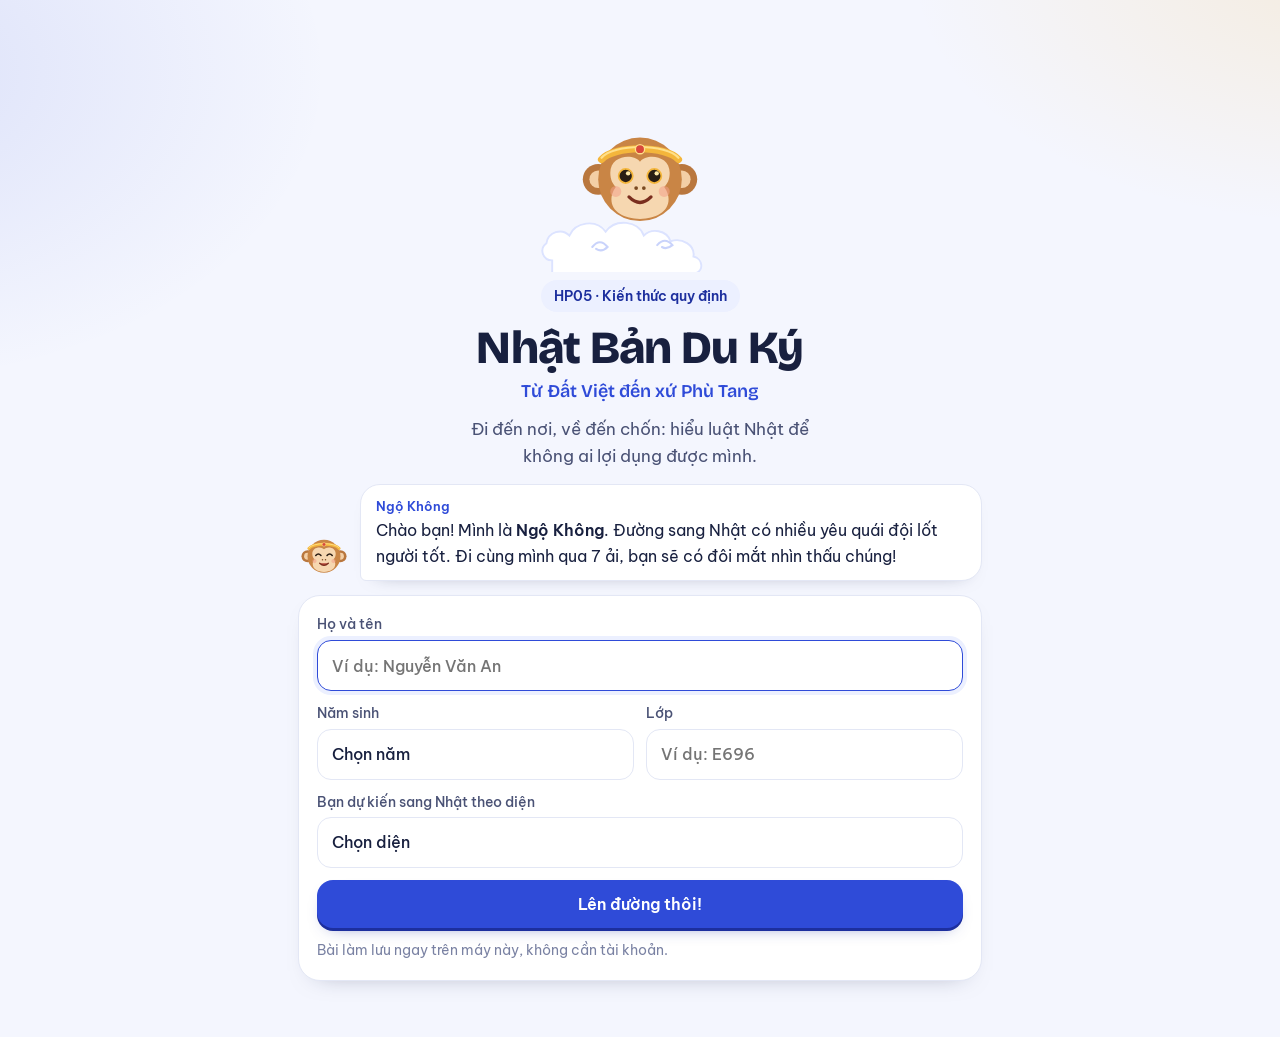
==== commit 61589314: "TK12. Game beta" ====
--- a/index.html
+++ b/index.html
@@ -7,7 +7,7 @@
 <meta name="apple-mobile-web-app-capable" content="yes">
 <meta name="apple-mobile-web-app-title" content="Du Ký HP05">
 <meta name="apple-mobile-web-app-status-bar-style" content="default">
-<title>Nhật Bản Du Ký · HP05 · Kiến thức quy định</title>
+<title>Nhật Bản Du Ký · HP05 · TK13</title>
 <link rel="icon" href="data:image/svg+xml,%3Csvg xmlns='http://www.w3.org/2000/svg' viewBox='0 0 64 64'%3E%3Crect width='64' height='64' rx='14' fill='%232F4BD8'/%3E%3Cpath d='M14 40c0-6 5-10 10-9 2-6 8-9 14-7 5 1 8 6 8 10 5 0 8 3 8 7 0 4-3 6-7 6H21c-4 0-7-3-7-7z' fill='%23F4B63B'/%3E%3Ccircle cx='46' cy='18' r='7' fill='%23C8372D'/%3E%3C/svg%3E">
 <link rel="preconnect" href="https://fonts.googleapis.com">
 <link rel="preconnect" href="https://fonts.gstatic.com" crossorigin>
@@ -694,7 +694,7 @@
 
 /* ===== Phiên 8 ===== */
 /* Bản đồ du ký */
-.dmap{position:relative;width:100%;max-width:520px;margin:12px auto 6px;aspect-ratio:360/1180;border-radius:26px;overflow:hidden;border:1px solid #D7E2C8;box-shadow:0 18px 34px -26px rgba(24,32,63,.6)}
+.dmap{position:relative;width:100%;max-width:520px;margin:12px auto 6px;aspect-ratio:360/1240;border-radius:26px;overflow:hidden;border:1px solid #D7E2C8;box-shadow:0 18px 34px -26px rgba(24,32,63,.6)}
 .dmap__svg{position:absolute;inset:0;width:100%;height:100%}
 .dmap .fog{transition:opacity .8s var(--ease)}
 .dmap .wave{animation:wave 3s ease-in-out infinite}
@@ -705,7 +705,7 @@
 .dmap .glow{animation:dots 1.6s infinite}
 .dmap .lantern{transform-box:fill-box;transform-origin:50% 0;animation:ring 2.6s ease-in-out infinite}
 .dmap .pathon{stroke-dasharray:6 6;animation:march 1.2s linear infinite}
-@keyframes march{to{stroke-dashoffset:-12}}
+@keyframes march{to{stroke-dashoffset:-14}}
 .mnode{position:absolute;transform:translate(-50%,0);border:0;cursor:pointer;background:#fff;border-radius:14px;padding:5px 10px 6px;min-width:96px;text-align:center;box-shadow:0 3px 0 rgba(0,0,0,.08),0 8px 16px -10px rgba(24,32,63,.5);line-height:1.15;z-index:2}
 .mnode small{display:block;font-size:9.5px;font-weight:800;letter-spacing:.05em;color:var(--nc2)}
 .mnode b{display:block;font-family:var(--h);font-size:13.5px;color:var(--ink);white-space:nowrap}
@@ -833,6 +833,90 @@
   @page{size:A4;margin:12mm}
 }
 
+/* ===== TK10 ===== */
+/* Màn chuyển cảnh vào ải */
+.trn{position:fixed;inset:0;z-index:95;display:grid;place-items:center;overflow:hidden;cursor:pointer;
+  background:radial-gradient(120% 90% at 50% 40%,#2A3570 0%,#131A40 55%,#090D24 100%);color:#fff;animation:fadeIn .35s var(--ease)}
+.trn.out{animation:trnOut .38s var(--ease) forwards}
+@keyframes trnOut{to{opacity:0;transform:scale(1.04)}}
+.trn__in{position:relative;z-index:2;text-align:center;padding:24px;max-width:420px}
+.trn__art{width:min(70vw,300px);margin:0 auto 10px;filter:drop-shadow(0 0 28px var(--ac));animation:trnArt 4.2s var(--ease) both}
+.trn__art svg{width:100%;height:auto;display:block}
+@keyframes trnArt{0%{transform:scale(.6);opacity:0;filter:blur(6px) drop-shadow(0 0 0 transparent)}25%{transform:scale(1.02);opacity:1;filter:none}30%{transform:scale(1) translateX(-3px)}34%{transform:translateX(3px)}38%{transform:translateX(0)}100%{transform:scale(1.08)}}
+.trn.short .trn__art{animation:trnArtS 1.1s var(--ease) both}
+@keyframes trnArtS{from{transform:scale(.85);opacity:0}to{transform:none;opacity:1}}
+.trn__code{font-family:var(--h);font-weight:800;letter-spacing:.12em;color:var(--y);font-size:13px;margin:0 0 2px;animation:up .6s var(--ease) .5s both}
+.trn__name{font-size:30px;margin:0 0 14px;animation:up .6s var(--ease) .65s both}
+.trn__hk p{margin:0 0 4px;font-family:var(--h);font-size:19px;font-style:italic;color:rgba(255,255,255,.88);letter-spacing:.02em;animation:ink 1.1s var(--ease) both}
+.trn__fog{position:absolute;width:160%;height:45%;left:-30%;border-radius:50%;background:radial-gradient(closest-side,rgba(255,255,255,.16),transparent);filter:blur(8px);pointer-events:none}
+.trn__fog.f1{top:8%;animation:fogL 6s ease-in-out infinite}
+.trn__fog.f2{bottom:4%;animation:fogR 7s ease-in-out infinite}
+@keyframes fogL{0%,100%{transform:translateX(-12%)}50%{transform:translateX(12%)}}
+@keyframes fogR{0%,100%{transform:translateX(10%)}50%{transform:translateX(-10%)}}
+.trn__skip{position:absolute;right:16px;bottom:calc(18px + env(safe-area-inset-bottom,0px));z-index:3;display:inline-flex;align-items:center;gap:4px;border:1px solid rgba(255,255,255,.35);background:rgba(255,255,255,.1);color:#fff;border-radius:999px;padding:8px 14px;font-weight:600;cursor:pointer}
+/* Mục tiêu: gợi ý nhỏ */
+details.tip{margin-top:10px}
+details.tip summary{display:inline-flex;align-items:center;gap:6px;cursor:pointer;font-weight:600;font-size:14px;color:var(--c-d);list-style:none}
+details.tip summary::before{content:"+";display:grid;place-items:center;width:20px;height:20px;border-radius:50%;background:var(--c-t);font-weight:800}
+details.tip[open] summary::before{content:"−"}
+details.tip summary::-webkit-details-marker{display:none}
+/* Làm lại để ôn */
+.redo{display:flex;justify-content:space-between;align-items:center;gap:10px;flex-wrap:wrap;background:var(--ok-t);border:1px solid #A9E2CB;border-radius:16px;padding:8px 10px 8px 14px;margin:6px 0 4px;font-size:14px;color:#0B5E41;font-weight:600}
+.redo span{display:inline-flex;align-items:center;gap:6px}
+.retrybtn{font-size:16.5px}
+/* Thống kê cuối bản ghi chép */
+.rstats{background:#FAFBFE;border-style:dashed}
+.rstats small{font-size:11px;font-weight:700;color:var(--muted);letter-spacing:.04em}
+.rstats p{margin:4px 0 0;font-size:12px;color:var(--muted);line-height:1.6}
+.rstats b{color:var(--ink-2);font-weight:600}
+.a4page .rstats p{font-size:10.5px}
+/* Sổ tay: toàn màn hình trên điện thoại, khung lớn trên máy tính */
+.nb{inset:0;height:100%;height:100dvh;border-radius:0}
+@media (min-width:700px){ .nb{inset:4vh auto auto 50%;transform:translateX(-50%);width:760px;max-width:calc(100vw - 40px);height:92vh;border-radius:24px} }
+
+/* ===== TK11 · bản đồ giấy cắt dán ===== */
+.dmap{border:0;border-radius:18px;box-shadow:0 22px 40px -28px rgba(60,40,10,.7);background:#EFE3C6}
+.mhit{position:absolute;border:0;background:transparent;cursor:pointer;z-index:1;border-radius:20px;padding:0}
+.mhit:focus-visible{outline:3px solid var(--y)}
+.mnode{background:#FFFBF0;border:1.5px solid #C9A86A;box-shadow:0 3px 0 rgba(120,90,40,.25),0 8px 16px -10px rgba(60,40,10,.5)}
+.mnode small{color:#8E3A2B}
+.mnode.lock{background:rgba(255,251,240,.8);border-color:#D8CCAE}
+.mnode.done{background:#FFFBF0}
+.dmap .shark{animation:shark 7s ease-in-out infinite}
+.dmap .shark.s2{animation-duration:9s;animation-direction:reverse}
+@keyframes shark{0%,100%{transform:translateX(0)}50%{transform:translateX(34px)}}
+.dmap .spark circle{animation:dots .9s infinite}.dmap .spark circle:nth-child(2){animation-delay:.3s}.dmap .spark circle:nth-child(3){animation-delay:.6s}
+.dmap .neon{animation:neon 2.2s ease-in-out infinite}
+@keyframes neon{0%,100%{opacity:1}45%{opacity:.75}50%{opacity:1}55%{opacity:.6}}
+.dmap .pathon{stroke-dasharray:6 8;animation:march 3.2s linear infinite}
+.dmap__svg .mtxt{font-family:"Be Vietnam Pro","Segoe UI",Roboto,"Helvetica Neue",Arial,sans-serif;letter-spacing:1.5px}
+.mhau{width:11%}.mboss{width:9%}
+.trn__art .smoke circle{animation:puff 2.4s ease-out infinite}
+.trn__art .neon{animation:neon 2.2s ease-in-out infinite}
+
+/* TK11 · hình minh họa bổ sung */
+.bimg{max-width:300px;margin:4px auto 6px}.bimg svg{width:100%;height:auto}
+.dic{float:right;width:54px;height:54px;margin:-6px -4px 4px 8px}.dic svg{width:100%;height:100%}
+.suitbox{text-align:center;background:#FFF7EC;border:1px solid #F0D9B5;border-radius:18px;padding:10px}
+.suit{width:100%;max-width:280px;height:auto}
+.suit .sin{animation:popIn .5s var(--ease)}
+.suitbox p{margin:4px 0 0;font-size:14px;color:#7A5300}
+.rc--real{background:linear-gradient(120deg,#EAF6EE 0%,#E6EEFC 45%,#F3EAFB 100%);border:1px solid #BCCBE6;position:relative;overflow:hidden}
+.rc--real::after{content:"";position:absolute;inset:0;background:repeating-radial-gradient(circle at 80% 30%,rgba(47,75,216,.05) 0 2px,transparent 2px 10px);pointer-events:none}
+.rc--real .rc__h b{font-family:var(--jp);font-size:15px}.rc--real .rc__h b small{font-family:var(--f);font-size:10px;letter-spacing:.08em;color:var(--muted);margin-left:4px}
+.rc--real .rc__ph{background:#fff;padding:3px}.rc--real .rc__ph svg{width:100%;height:auto}
+.rc--back{margin-top:10px}
+.rc__perm{margin-top:8px;border:1.5px dashed #C9D3E6;border-radius:10px;padding:6px 9px;font-size:12px;color:var(--muted);display:flex;justify-content:space-between;gap:8px}
+.dial{max-width:380px;margin:0 auto;background:#18203F;border-radius:30px;padding:10px 10px 14px;box-shadow:0 18px 32px -20px rgba(0,0,0,.6)}
+.dial__top{display:flex;justify-content:space-between;align-items:center;color:#fff;font-size:12px;padding:4px 12px 8px}
+.dial__top b{font-size:14px}
+.dial__sos{display:grid;grid-template-columns:1fr 1fr;gap:8px;margin-bottom:8px}
+.dial__sos div{background:#E8604F;color:#fff;border-radius:18px;padding:10px;text-align:center}
+.dial__sos b{display:block;font-family:var(--h);font-size:28px;line-height:1}.dial__sos small{font-size:12px;opacity:.9}
+.dial .chan{background:#fff;border-radius:20px;padding:8px}
+.dial .chan div{border:0;border-bottom:1px solid var(--rule);border-radius:0}
+.dial .chan div:last-child{border-bottom:0}
+
 /* Thông báo */
 .toast{position:fixed;left:50%;bottom:calc(18px + env(safe-area-inset-bottom,0px));transform:translate(-50%,20px);z-index:90;opacity:0;pointer-events:none;
   display:flex;align-items:center;gap:8px;width:max-content;max-width:calc(100vw - 28px);background:var(--ink);color:#fff;border-radius:999px;padding:10px 16px;font-size:14.5px;font-weight:500;
@@ -859,6 +943,7 @@
   *,*::before,*::after{animation:none!important;transition:none!important}
 }
 </style>
+<link rel="stylesheet" href="./game.css">
 </head>
 <body>
 <nav class="nav" id="nav" aria-label="Điều hướng">
@@ -919,7 +1004,7 @@
     (mood==='worry' ? '<ellipse cx="60" cy="84" rx="3.4" ry="3" fill="#6B3B2A"/>' :
     (mood==='praise' ? '<path d="M50 80q10 11 20 0z" fill="#B5463A" stroke="#6B3B2A" stroke-width="2.4" stroke-linejoin="round"/>' :
     '<path d="M51 81q9 8 18 0" stroke="#6B3B2A" stroke-width="3" fill="none" stroke-linecap="round"/>'));
-  var thumb = mood==='praise' ? '<g class="thumb"><rect x="86" y="92" width="22" height="20" rx="7" fill="#F7D5B5" stroke="#E2B48F" stroke-width="1.5"/><rect x="92" y="76" width="9" height="20" rx="4.5" fill="#F7D5B5" stroke="#E2B48F" stroke-width="1.5"/></g>' : '';
+  var thumb = mood==='praise' ? '<g class="thumb"><rect x="89" y="96" width="16" height="15" rx="6" fill="#F7D5B5" stroke="#E2B48F" stroke-width="1.4"/><rect x="88" y="80" width="5" height="19" rx="2.5" fill="#F7D5B5" stroke="#E2B48F" stroke-width="1.2" transform="rotate(-14 90.5 98)"/><rect x="97" y="80" width="5" height="19" rx="2.5" fill="#F7D5B5" stroke="#E2B48F" stroke-width="1.2" transform="rotate(12 99.5 98)"/><path d="M90 103h12" stroke="#E2B48F" stroke-width="1.2"/></g>' : '';
   return '<svg class="chr chr-tan m-'+mood+'" viewBox="0 0 120 120" aria-hidden="true">'+
     '<path d="M24 120c2-18 18-26 36-26s34 8 36 26z" fill="#9DB8E8"/>'+
     '<path d="M60 94l-9 7 9 19 9-19z" fill="#23306B"/><path d="M42 98l18-4 18 4-6 9-12-6-12 6z" fill="#BFD1F1"/>'+
@@ -1058,6 +1143,7 @@
   sound:'<path d="M4 9.5h3.5L12 6v12l-4.5-3.5H4z"/><path d="M16 9.5a3.5 3.5 0 0 1 0 5"/>',
   mute:'<path d="M4 9.5h3.5L12 6v12l-4.5-3.5H4z"/><path d="M16 9.5l5 5M21 9.5l-5 5"/>',
   shield:'<path d="M12 3l7 3v5c0 4.6-3 8.4-7 10-4-1.6-7-5.4-7-10V6z"/><path d="M8.8 12.2l2.2 2.2 4.2-4.4"/>',
+  redo:'<path d="M4 12a8 8 0 1 0 2.4-5.7"/><path d="M4 4v4.5h4.5"/>',
   ask:'<circle cx="12" cy="12" r="9"/><path d="M9.5 9.5a2.6 2.6 0 0 1 5 .9c0 1.7-2.5 2.2-2.5 3.6"/><circle cx="12" cy="17.2" r=".6" fill="currentColor"/>'
 };
 function icon(k,sz,sw){ sz=sz||22; return '<svg width="'+sz+'" height="'+sz+'" viewBox="0 0 24 24" fill="none" stroke="currentColor" stroke-width="'+(sw||2)+'" stroke-linecap="round" stroke-linejoin="round" aria-hidden="true">'+(IC[k]||'')+'</svg>'; }
@@ -1137,57 +1223,185 @@
 }
 function okReceipt(){
   return '<div class="okrec"><div class="okrec__h"><b>PHIẾU THU</b><small>Số 0125/PT</small></div>'+
-    '<p><span>Đơn vị thu:</span> Công ty phái cử XYZ (Giấy phép hoạt động dịch vụ số …)</p>'+
+    '<p><span>Đơn vị thu:</span> Công ty phái cử ABC (Giấy phép hoạt động dịch vụ số …)</p>'+
     '<p><span>Nội dung:</span> Tiền dịch vụ theo Hợp đồng số 123/HĐ</p>'+
     '<p><span>Hình thức:</span> Chuyển khoản vào tài khoản công ty</p>'+
     '<div class="okrec__seal">'+sealSVG('印',54)+'</div><div class="okrec__tag">Phiếu thu đúng: có tên, giấy phép, con dấu doanh nghiệp, khoản ghi theo hợp đồng.</div></div>';
 }
 
 /* =========================================================
-   PHẦN 1c · BẢN ĐỒ DU KÝ (fantasy map, vẽ gốc bằng SVG)
-   Đất Việt ở trên, vượt biển, xuống dần tới xứ Phù Tang.
+   PHẦN 1d · HÌNH MINH HỌA BỔ SUNG (TK11)
    ========================================================= */
-var MAPW=360, MAPH=1180;
-var MPOS={0:[92,96],1:[262,206],2:[100,500],3:[258,600],4:[100,702],5:[258,804],6:[100,906],7:[258,1004],8:[166,1110]};
+function illus(k){
+  var s='<svg viewBox="0 0 64 64" aria-hidden="true">';
+  if(k==='remit') s+='<rect x="8" y="22" width="30" height="32" rx="3" fill="#DCE3FF"/><path d="M6 24l17-12 17 12z" fill="#2F4BD8"/><rect x="18" y="38" width="10" height="16" fill="#2F4BD8"/><circle cx="46" cy="24" r="12" fill="#F4B63B"/><text x="46" y="29" text-anchor="middle" font-size="13" font-weight="800" fill="#5A3B00" font-family="sans-serif">¥</text><path d="M40 44h16l-5-5M56 44l-5 5" stroke="#14A874" stroke-width="3" fill="none" stroke-linecap="round"/>';
+  if(k==='cash') s+='<rect x="10" y="16" width="40" height="22" rx="3" fill="#BFE6D3" stroke="#14A874" stroke-width="2"/><circle cx="30" cy="27" r="6" fill="none" stroke="#14A874" stroke-width="2"/><path d="M6 44q10-8 22-2h14q4 0 4 4t-4 4H26" stroke="#B9773E" stroke-width="3" fill="none" stroke-linecap="round"/><path d="M6 44v12h20" stroke="#B9773E" stroke-width="3" fill="none" stroke-linecap="round"/><path d="M50 12l6-6M54 18l7-2" stroke="#E8604F" stroke-width="2.4" stroke-linecap="round"/>';
+  if(k==='tiktok') s+='<rect x="18" y="6" width="28" height="52" rx="6" fill="#18203F"/><rect x="21" y="12" width="22" height="38" rx="2" fill="#2C2730"/><path d="M34 20v14a5 5 0 1 1-4-5" stroke="#35D0E0" stroke-width="3" fill="none" stroke-linecap="round"/><path d="M34 20q2 6 7 6" stroke="#FF4FA3" stroke-width="3" fill="none" stroke-linecap="round"/><circle cx="50" cy="14" r="8" fill="#F4B63B"/><text x="50" y="18" text-anchor="middle" font-size="10" font-weight="800" fill="#5A3B00" font-family="sans-serif">¥</text>';
+  if(k==='iphone') s+='<rect x="12" y="8" width="26" height="48" rx="6" fill="#4A5275"/><rect x="15" y="14" width="20" height="34" rx="2" fill="#C9D3FB"/><path d="M36 30l14-8 10 10-14 14z" fill="#E8604F"/><circle cx="51" cy="28" r="2" fill="#fff"/><text x="47" y="41" text-anchor="middle" font-size="9" font-weight="800" fill="#fff" font-family="sans-serif" transform="rotate(-30 47 38)">-50%</text>';
+  if(k==='bank') s+='<path d="M6 24L32 8l26 16z" fill="#2F4BD8"/><rect x="10" y="24" width="44" height="4" fill="#1D2F9E"/><g fill="#DCE3FF"><rect x="13" y="30" width="6" height="18"/><rect x="25" y="30" width="6" height="18"/><rect x="37" y="30" width="6" height="18"/><rect x="47" y="30" width="5" height="18"/></g><rect x="8" y="48" width="48" height="6" fill="#1D2F9E"/><circle cx="50" cy="14" r="9" fill="#14A874"/><path d="M45.5 14l3 3 6-6" stroke="#fff" stroke-width="2.4" fill="none" stroke-linecap="round"/>';
+  if(k==='quake') s+='<path d="M10 30L30 14l20 16v24H10z" fill="#F4E3C3" stroke="#8E5A2B" stroke-width="2"/><path d="M28 30l4 6-5 5 4 6" stroke="#E8604F" stroke-width="2.4" fill="none"/><path d="M4 58q6-5 12 0t12 0 12 0 12 0 12 0" stroke="#2F4BD8" stroke-width="2.4" fill="none"/><circle cx="52" cy="12" r="8" fill="#FFE08A" stroke="#C98A12"/><text x="52" y="16" text-anchor="middle" font-size="11" font-weight="800" fill="#7A5300" font-family="sans-serif">?</text>';
+  if(k==='idcard') s+='<rect x="6" y="14" width="52" height="36" rx="4" fill="#EAF4FF" stroke="#9FB2E6" stroke-width="2"/><rect x="11" y="20" width="14" height="18" rx="2" fill="#C9D3FB"/><circle cx="18" cy="26" r="3.5" fill="#8C93B0"/><path d="M12 37q6-6 12 0" fill="#8C93B0"/><path d="M30 22h22M30 28h18M30 34h20M12 44h40" stroke="#9FB2E6" stroke-width="2"/>';
+  if(k==='credit') s+='<rect x="6" y="16" width="52" height="32" rx="4" fill="#2F4BD8"/><rect x="6" y="22" width="52" height="6" fill="#1D2F9E"/><rect x="12" y="34" width="12" height="8" rx="1.5" fill="#F4B63B"/><path d="M30 38h22" stroke="#DCE3FF" stroke-width="2"/>';
+  if(k==='broom') s+='<path d="M40 6L24 34" stroke="#8E5A2B" stroke-width="4" stroke-linecap="round"/><path d="M18 30l14 8-8 18q-10-2-16-10z" fill="#F4B63B" stroke="#C98A12" stroke-width="1.5"/><path d="M14 44l6 4M18 40l8 6" stroke="#C98A12" stroke-width="1.4"/><g fill="#8FC3F0"><circle cx="46" cy="44" r="3"/><circle cx="52" cy="36" r="2"/></g>';
+  if(k==='coin') s+='<circle cx="26" cy="38" r="16" fill="#F4B63B" stroke="#C98A12" stroke-width="2"/><text x="26" y="44" text-anchor="middle" font-size="16" font-weight="800" fill="#7A5300" font-family="sans-serif">¥</text><circle cx="44" cy="22" r="12" fill="#FFE08A" stroke="#C98A12" stroke-width="2"/><path d="M38 22h12M44 16v12" stroke="#7A5300" stroke-width="2"/>';
+  if(k==='clock') s='<svg viewBox="0 0 160 110" aria-hidden="true"><rect x="40" y="8" width="62" height="94" rx="8" fill="#DCE3FF" stroke="#4A5275" stroke-width="2.5"/><circle cx="71" cy="36" r="20" fill="#fff" stroke="#4A5275" stroke-width="2.5"/><path d="M71 36V22M71 36l11 6" stroke="#18203F" stroke-width="3" stroke-linecap="round"/><rect x="54" y="66" width="34" height="8" rx="2" fill="#18203F"/><rect x="62" y="48" width="18" height="24" rx="2" fill="#FFF7E3" stroke="#C98A12" transform="rotate(-8 71 60)"/><path d="M66 54h10M66 58h8" stroke="#C98A12" stroke-width="1.5" transform="rotate(-8 71 60)"/>'+
+    '<rect x="112" y="20" width="36" height="74" rx="4" fill="#F7F3EA" stroke="#9AA6B8" stroke-width="2"/><g fill="#fff" stroke="#C9C1B0"><rect x="116" y="26" width="12" height="16"/><rect x="132" y="26" width="12" height="16"/><rect x="116" y="46" width="12" height="16"/><rect x="132" y="46" width="12" height="16"/><rect x="116" y="66" width="12" height="16"/></g>'+
+    '<g transform="translate(16 40)"><circle r="14" fill="#FFE08A" stroke="#C98A12" stroke-width="2"/><text y="5" text-anchor="middle" font-size="12" font-weight="800" fill="#7A5300" font-family="sans-serif">5′</text></g>';
+  return s+'</svg>';
+}
+function suitcaseSVG(items){
+  var slots=[[44,52],[86,52],[128,52],[65,82],[107,82]];
+  var h='<svg viewBox="0 0 180 120" class="suit" aria-hidden="true"><rect x="70" y="6" width="40" height="16" rx="6" fill="none" stroke="#8E5A2B" stroke-width="5"/><rect x="18" y="20" width="144" height="94" rx="12" fill="#C98A5A" stroke="#8E5A2B" stroke-width="3"/><path d="M18 46h144" stroke="#8E5A2B" stroke-width="2.5"/><rect x="84" y="40" width="12" height="12" rx="2" fill="#F4B63B" stroke="#8E5A2B"/>';
+  items.forEach(function(it,i){ var p=slots[i]; if(!p) return; h+='<g transform="translate('+(p[0]-15)+' '+(p[1]-15)+')" class="'+(it.on?'sin':'soff')+'"><rect width="30" height="30" rx="7" fill="'+(it.on?'#FFFBF0':'#B07A4A')+'" stroke="'+(it.on?'#fff':'#8E5A2B')+'" stroke-width="2"/>'+(it.on?'<g transform="translate(3 3) scale(.375)">'+illus(it.k).replace(/^<svg[^>]*>|<\/svg>$/g,'')+'</g>':'<text x="15" y="20" text-anchor="middle" font-size="14" font-weight="800" fill="#8E5A2B" font-family="sans-serif">?</text>')+'</g>'; });
+  return h+'</svg>';
+}
+function streetSVG(){
+  var st=function(x,y){ return '<g transform="translate('+x+' '+y+')"><rect x="-30" y="22" width="76" height="6" fill="#9AA6B8"/><path d="M-30 30h76" stroke="#6B6B78" stroke-width="2" stroke-dasharray="4 3"/><rect x="-26" y="4" width="28" height="18" fill="#FFF7E3" stroke="#B98A5A"/><path d="M-30 5l16-10 16 10z" fill="#8E3A2B"/><rect x="-21" y="9" width="18" height="7" rx="1" fill="#2F4BD8"/><text x="-12" y="15" text-anchor="middle" font-size="6" font-weight="800" fill="#fff" font-family="sans-serif">駅</text>'+
+      '<rect x="6" y="8" width="38" height="14" rx="5" fill="#14A874"/><rect x="6" y="15" width="38" height="3" fill="#fff"/><g fill="#DCF5EB"><rect x="10" y="10" width="7" height="4" rx="1"/><rect x="20" y="10" width="7" height="4" rx="1"/><rect x="30" y="10" width="7" height="4" rx="1"/></g></g>'; };
+  var sp=function(x,y){ return '<g transform="translate('+x+' '+y+')"><rect x="-26" y="10" width="52" height="24" fill="#fff" stroke="#C9C1B0"/><rect x="-28" y="-2" width="56" height="10" rx="2" fill="#F07A3E"/><text x="0" y="6" text-anchor="middle" font-size="7" font-weight="800" fill="#fff" font-family="M PLUS Rounded 1c,sans-serif">スーパー</text>'+
+      '<g>'+[0,1,2,3,4,5].map(function(i){ return '<rect x="'+(-26+i*8.7)+'" y="8" width="8.7" height="5" fill="'+(i%2?'#fff':'#E8604F')+'"/>'; }).join('')+'</g><rect x="-7" y="20" width="14" height="14" fill="#BFE0F5"/>'+
+      '<g transform="translate(32 26)" stroke="#4A5275" stroke-width="1.6" fill="none"><path d="M-6-6h3l3 8h8l2-6h-12"/><circle cx="1" cy="5" r="1.6"/><circle cx="7" cy="5" r="1.6"/></g></g>'; };
+  var fd=function(x,y){ var h='<g transform="translate('+x+' '+y+')">'; for(var i=0;i<4;i++){ h+='<rect x="-34" y="'+(6+i*8)+'" width="68" height="5" rx="2.5" fill="#B98A5A"/>'; for(var j=0;j<5;j++){ h+='<path d="M'+(-28+j*14)+' '+(6+i*8)+'q-4-6 0-8q4 2 0 8z" fill="#5E9A4A"/>'; } } return h+'<ellipse cx="22" cy="36" rx="7" ry="4" fill="#9B4F8E" transform="rotate(-20 22 36)"/></g>'; };
+  var pk=function(x,y){ return '<g transform="translate('+x+' '+y+')"><path d="M-22 34v-14" stroke="#7A5A48" stroke-width="3"/><circle cx="-22" cy="12" r="12" fill="#8CC06F"/><circle cx="-14" cy="18" r="8" fill="#9ACB7E"/>'+
+      '<path d="M2 34L10 8L18 34M28 34L20 8" stroke="#8E5A2B" stroke-width="2.4" fill="none"/><path d="M10 8h10" stroke="#8E5A2B" stroke-width="2.4"/><path d="M13 9v14M17 9v14" stroke="#9AA6B8" stroke-width="1"/><rect x="11" y="23" width="8" height="2.5" fill="#E8604F"/>'+
+      '<rect x="-6" y="28" width="14" height="3" fill="#B98A5A"/><path d="M-5 31v4M7 31v4" stroke="#8E5A2B" stroke-width="1.5"/></g>'; };
+  var bc=function(x,y){ return '<g transform="translate('+x+' '+y+')"><ellipse cx="0" cy="24" rx="40" ry="12" fill="#F2E2B8"/><path d="M-20 22q4-8 8 0zM-22 22h12" fill="#F4B6A8" stroke="#E08A78" stroke-width="1"/><path d="M6 26q4-7 8 0z" fill="#FFE0B8" stroke="#E0A878" stroke-width="1"/><path d="M18 14h10l-2 12h-6z" fill="#E8604F"/><path d="M19 14q4-6 8 0" stroke="#4A5275" stroke-width="1.2" fill="none"/></g>'; };
+  var bw=function(x,y){ var h='<g transform="translate('+x+' '+y+')"><path d="M-40 30L30 12" stroke="#9AA6B8" stroke-width="8" stroke-linecap="round"/>'; [-30,-16,-2,12].forEach(function(t,i){ h+='<g transform="translate('+t+' '+(27-i*4)+')" fill="#C9CED8" stroke="#8C93B0" stroke-width="1"><path d="M0 0l-6 5M0 0l6 5M0 0v-7"/><circle r="2.4"/></g>'; });
+      return h+'<rect x="30" y="-14" width="10" height="28" fill="#fff" stroke="#8C93B0"/><rect x="30" y="-6" width="10" height="5" fill="#E8604F"/><rect x="30" y="4" width="10" height="5" fill="#E8604F"/><path d="M28-14h14l-7-8z" fill="#E8604F"/><circle cx="35" cy="-17" r="2" fill="#FFE08A"/></g>'; };
+  return '<svg viewBox="0 0 360 230" class="smap__bg" preserveAspectRatio="none" aria-hidden="true">'+
+    '<rect width="360" height="230" fill="#EAF3E1"/>'+
+    '<path d="M196 160Q250 140 300 156T360 146V230H170Q182 186 196 160Z" fill="#BFE0F0"/><path d="M196 160Q250 140 300 156T360 146" stroke="#F2E2B8" stroke-width="8" fill="none"/>'+
+    '<path d="M0 118C80 108 140 126 200 110S300 92 360 96" stroke="#D9DEEA" stroke-width="18" fill="none"/><path d="M0 118C80 108 140 126 200 110S300 92 360 96" stroke="#fff" stroke-width="2" stroke-dasharray="8 8" fill="none"/>'+
+    '<path d="M138 0C130 60 150 90 140 230" stroke="#D9DEEA" stroke-width="14" fill="none"/>'+
+    st(58,72)+sp(158,64)+fd(274,58)+pk(108,158)+bc(216,184)+bw(298,160)+
+    '</svg>';
+}
+
+/* =========================================================
+   PHẦN 1c · BẢN ĐỒ DU KÝ · phong cách giấy cắt dán + thủy mặc
+   Đất Việt (Tràng An) ở trên, vượt biển, xuống dần tới xứ Phù Tang.
+   ========================================================= */
+var MAPW=360, MAPH=1240;
+var MPOS={0:[100,140],1:[262,226],2:[104,520],3:[258,618],4:[102,718],5:[258,818],6:[102,918],7:[258,1006],8:[170,1168]};
+function mapDefs(){
+  return '<defs>'+
+   '<filter id="stk" x="-25%" y="-25%" width="150%" height="150%"><feMorphology in="SourceAlpha" operator="dilate" radius="2.6" result="d"/><feFlood flood-color="#FFFDF6"/><feComposite in2="d" operator="in" result="w"/>'+
+     '<feGaussianBlur in="d" stdDeviation="2.4" result="b"/><feOffset in="b" dx="1.5" dy="3.5" result="o"/><feFlood flood-color="#3A2A10" flood-opacity=".3"/><feComposite in2="o" operator="in" result="sh"/>'+
+     '<feMerge><feMergeNode in="sh"/><feMergeNode in="w"/><feMergeNode in="SourceGraphic"/></feMerge></filter>'+
+   '<filter id="paper"><feTurbulence type="fractalNoise" baseFrequency=".85" numOctaves="2" seed="7"/><feColorMatrix values="0 0 0 0 .45 0 0 0 0 .36 0 0 0 0 .2 0 0 0 .09 0"/></filter>'+
+   '<linearGradient id="ink" x1="0" y1="0" x2="0" y2="1"><stop offset="0" stop-color="#4E5D6C" stop-opacity=".55"/><stop offset="1" stop-color="#4E5D6C" stop-opacity="0"/></linearGradient>'+
+   '<linearGradient id="inkg" x1="0" y1="0" x2="0" y2="1"><stop offset="0" stop-color="#3F6B4C" stop-opacity=".5"/><stop offset="1" stop-color="#3F6B4C" stop-opacity="0"/></linearGradient>'+
+   '<linearGradient id="sea" x1="0" y1="0" x2="0" y2="1"><stop offset="0" stop-color="#A9CFD3"/><stop offset="1" stop-color="#7FB2BC"/></linearGradient>'+
+   '<linearGradient id="fuji" x1="0" y1="0" x2="0" y2="1"><stop offset="0" stop-color="#5A6FA8"/><stop offset="1" stop-color="#8FA0C9"/></linearGradient>'+
+     '</defs>';
+}
+function star5(cx,cy,r,fill){ var p=''; for(var i=0;i<10;i++){ var a=-Math.PI/2+i*Math.PI/5, rr=i%2?r*.4:r; p+=(i?'L':'M')+(cx+rr*Math.cos(a)).toFixed(2)+' '+(cy+rr*Math.sin(a)).toFixed(2); } return '<path d="'+p+'Z" fill="'+fill+'"/>'; }
+function bamboo(x,y,h){ var s=''; for(var i=0;i<3;i++){ var xx=x+i*6; s+='<path d="M'+xx+' '+y+'v-'+(h-i*6)+'" stroke="#5E8F4A" stroke-width="2.6" stroke-linecap="round"/>'; for(var k=1;k<4;k++){ var yy=y-k*(h/4)-i*2; s+='<path d="M'+xx+' '+yy+'q8-4 13 1q-8 3-13-1zM'+xx+' '+(yy+3)+'q-8-4-12 1q7 3 12-1z" fill="#7DB35F"/>'; } } return '<g>'+s+'</g>'; }
+function sakura(x,y,s){ s=s||1; return '<g transform="translate('+x+' '+y+') scale('+s+')"><path d="M0 22q2-14-6-24M0 10q6-8 14-10" stroke="#7A5A48" stroke-width="2.4" fill="none" stroke-linecap="round"/>'+
+  '<circle cx="-8" cy="-6" r="9" fill="#F6BFD0"/><circle cx="4" cy="-10" r="10" fill="#F9CCDA"/><circle cx="15" cy="-3" r="8" fill="#F6BFD0"/><circle cx="-1" cy="2" r="7" fill="#FBD8E3"/>'+
+  '<g fill="#E58AA8"><circle cx="-6" cy="-8" r="1.4"/><circle cx="6" cy="-12" r="1.4"/><circle cx="14" cy="-4" r="1.4"/><circle cx="0" cy="0" r="1.2"/></g></g>'; }
+function pine(x,y){ return '<g transform="translate('+x+' '+y+')"><path d="M0 20v-8" stroke="#6B4A2E" stroke-width="3"/><path d="M-14 12h28l-14-12zM-11 4h22l-11-11zM-8-4h16l-8-10z" fill="#3E6B4E"/></g>'; }
 function lmk(n,c){
-  var x=MPOS[n][0], y=MPOS[n][1], g='<g transform="translate('+x+' '+(y-30)+')">';
-  if(n===0) g+='<rect x="-34" y="-8" width="68" height="34" rx="3" fill="#FFF7E3" stroke="#B98A5A" stroke-width="2"/><path d="M-40-6L0-30 40-6z" fill="#C8372D"/><rect x="-8" y="8" width="16" height="18" fill="#B98A5A"/><rect x="-26" y="2" width="12" height="10" fill="#CFE7F7"/><rect x="14" y="2" width="12" height="10" fill="#CFE7F7"/><path d="M30-30v-26" stroke="#4A5275" stroke-width="2"/><path d="M30-56h18l-4 6 4 6H30z" fill="#C8372D"/><path d="M35-52l1.5 3h3l-2.5 2 1 3-3-2-3 2 1-3-2.5-2h3z" fill="#F4B63B"/>';
-  if(n===1) g+='<rect x="-30" y="-20" width="10" height="46" fill="#B98A5A"/><rect x="20" y="-20" width="10" height="46" fill="#B98A5A"/><path d="M-42-18q42-22 84 0l-6 8q-36-16-72 0z" fill="'+c+'"/><path d="M-38-30q38-18 76 0l-4 10q-34-14-68 0z" fill="#8E5A2B"/><rect x="-16" y="-10" width="32" height="12" rx="2" fill="#FFF7E3" stroke="#8E5A2B" stroke-width="1.5"/><path d="M-10-4h20" stroke="#8E5A2B" stroke-width="1.5"/>';
-  if(n===2) g+='<rect x="-24" y="-30" width="48" height="56" fill="#F7F3EA" stroke="#9AA6B8" stroke-width="2"/><path d="M-32-28h64l-8-14h-48z" fill="'+c+'"/><rect x="-14" y="-18" width="28" height="18" rx="3" fill="#fff" stroke="'+c+'" stroke-width="2"/><circle cx="-6" cy="-9" r="3.5" fill="'+c+'"/><path d="M0-12h9M0-6h7" stroke="'+c+'" stroke-width="1.6"/><rect x="-8" y="6" width="16" height="20" fill="#9AA6B8"/>';
-  if(n===3) g+='<path d="M-44 26q4-50 44-54q40 4 44 54z" fill="#B9C9A4"/><path d="M-14 26v-16q14-16 28 0v16z" fill="#6B5A44"/><rect x="-32" y="0" width="10" height="8" rx="2" fill="#FFE08A"/><rect x="22" y="0" width="10" height="8" rx="2" fill="#FFE08A"/><path d="M-18-10q18-12 36 0" stroke="'+c+'" stroke-width="3" fill="none"/>';
-  if(n===4) g+='<rect x="-30" y="-10" width="60" height="36" fill="#E4D9C9" stroke="#8C7B66" stroke-width="2"/><path d="M-36-8h72l-10-14h-52z" fill="'+c+'"/><rect x="14" y="-40" width="10" height="26" fill="#6B6B78"/><g class="smoke"><circle cx="19" cy="-48" r="6" fill="#E3E6EE"/><circle cx="26" cy="-58" r="5" fill="#E3E6EE"/><circle cx="21" cy="-68" r="4" fill="#E3E6EE"/></g><path d="M-14 26v-14h14v14z" fill="#8C7B66"/><path d="M-26 6h10l-2 6h-6z" fill="#4A5275"/>';
-  if(n===5) g+='<path d="M-44 26v-26l14-12 14 12v26z" fill="#F4E3E9" stroke="#B9A0A8" stroke-width="1.5"/><path d="M-14 26v-34l16-14 16 14v34z" fill="#FFF7E3" stroke="#B9A0A8" stroke-width="1.5"/><path d="M20 26v-22l12-10 12 10v22z" fill="#F4E3E9" stroke="#B9A0A8" stroke-width="1.5"/><path d="M-46 0l16-14 16 14M-16-8l18-16 18 16M18 4l14-12 14 12" stroke="'+c+'" stroke-width="3" fill="none" stroke-linejoin="round"/><ellipse cx="2" cy="-14" rx="4" ry="6" fill="#E8604F"/>';
-  if(n===6) g+='<path d="M-46 26q-2-30 12-40q4-18 22-14q10-14 26-2q18-2 20 16q14 10 10 40z" fill="#3F6B45"/><path d="M-18 26q0-26 18-26t18 26z" fill="#1E2A22"/><circle cx="-6" cy="12" r="2.6" fill="#FFD54A" class="glow"/><circle cx="6" cy="12" r="2.6" fill="#FFD54A" class="glow"/><path d="M-14-2l6-10 4 9M14-2l-6-10-4 9" fill="#F08A3C"/>';
-  if(n===7) g+='<rect x="-24" y="-8" width="48" height="34" fill="#2C2730"/><path d="M-34-6h68l-10-12h-48z" fill="#C8372D"/><rect x="-16" y="-32" width="32" height="16" fill="#2C2730"/><path d="M-26-30h52l-8-12h-36z" fill="#C8372D"/><rect x="-6" y="8" width="12" height="18" fill="#F4B63B"/><g class="lantern"><ellipse cx="-30" cy="6" rx="5" ry="7" fill="#E8604F"/><ellipse cx="30" cy="6" rx="5" ry="7" fill="#E8604F"/></g>';
-  if(n===8) g+='<circle cx="0" cy="-26" r="30" fill="#E8604F" opacity=".85"/><path d="M-62 30L-14-30q14-12 28 0L62 30z" fill="#6D7FB8"/><path d="M-14-30q14-12 28 0l-8 10-6-6-6 6z" fill="#fff"/>';
+  var x=MPOS[n][0], y=MPOS[n][1], g='<g filter="url(#stk)" transform="translate('+x+' '+(y-28)+') scale(.8)">';
+  if(n===0){ /* Tràng An · Hoa Lư · cờ đỏ sao vàng */
+    g+='<path d="M-64 28Q-62-24-46-40Q-34-52-28-24Q-24-6-16 28Z" fill="#5C8A66"/><path d="M-22 28Q-18-46-2-72Q16-50 20 28Z" fill="#3F6B4C"/><path d="M14 28Q20-20 36-38Q52-26 58 28Z" fill="#6E9A72"/>'+
+      '<path d="M-44-34q6 10 2 30M-4-62q8 20 4 52M34-30q6 12 2 30" stroke="#2E5238" stroke-width="2" fill="none" opacity=".55"/>'+
+      '<path d="M-68 22Q0 10 68 22V34H-68Z" fill="#8EC1CF"/><path d="M-50 27q8-3 16 0M10 26q8-3 16 0" stroke="#fff" stroke-width="1.4" fill="none"/>'+
+      '<path d="M-8 22h22l-4 5h-14z" fill="#8E5A2B"/><path d="M2 22v-10" stroke="#8E5A2B" stroke-width="1.5"/><path d="M2 12l8 9h-8z" fill="#F4E3C3"/>'+
+      '<g transform="translate(-40 6)"><rect x="-12" y="-4" width="24" height="18" fill="#C9B79A"/><path d="M-4 14v-9q4-5 8 0v9z" fill="#4A3A2A"/><path d="M-17-4h34l-5-7h-24z" fill="#8E3A2B"/><path d="M-12-11h24l-4-6h-16z" fill="#A9453A"/></g>'+
+      '';
+  }
+  if(n===1){ /* Cổng làng + lũy tre */
+    g+=bamboo(-62,28,52)+bamboo(44,28,56)+
+      '<rect x="-34" y="-12" width="68" height="40" fill="#E8DCC4"/><path d="M-12 28v-20q12-14 24 0v20z" fill="#5B4632"/>'+
+      '<path d="M-44-10Q0-24 44-10L38-20Q0-32-38-20Z" fill="#8E5A2B"/><path d="M-26-24Q0-34 26-24L20-34Q0-42-20-34Z" fill="#A86A36"/>'+
+      '<g stroke="#6B4220" stroke-width="1"><path d="M-30-17l2-6M-18-20l1-6M-6-21v-6M6-21v-6M18-20l-1-6M30-17l-2-6"/></g>'+
+      '<rect x="-12" y="-6" width="24" height="9" rx="1.5" fill="#F4E3C3" stroke="#8E5A2B"/><path d="M-7-1.5h14" stroke="#8E5A2B" stroke-width="1.4"/>';
+  }
+  if(n===2){ /* Torii treo tấm thẻ */
+    g+='<rect x="-30" y="-36" width="8" height="64" fill="#D23B2B"/><rect x="22" y="-36" width="8" height="64" fill="#D23B2B"/>'+
+      '<path d="M-44-46Q0-56 44-46L42-38Q0-47-42-38Z" fill="#2A2A2A"/><path d="M-40-38Q0-46 40-38V-33H-40Z" fill="#D23B2B"/><rect x="-36" y="-26" width="72" height="6" fill="#D23B2B"/><rect x="-3" y="-33" width="6" height="8" fill="#D23B2B"/>'+
+      '<path d="M-6-20v6M6-20v6" stroke="#6B4A2E" stroke-width="1.2"/><rect x="-14" y="-14" width="28" height="20" rx="2.5" fill="#fff" stroke="'+c+'" stroke-width="2"/><rect x="-10" y="-10" width="9" height="11" rx="1.5" fill="#C9D3FB"/><path d="M1-8h9M1-4h7M1 0h8" stroke="'+c+'" stroke-width="1.4"/>'+
+      '<rect x="-34" y="26" width="16" height="4" fill="#9AA6B8"/><rect x="18" y="26" width="16" height="4" fill="#9AA6B8"/>';
+  }
+  if(n===3){ /* Nhà mái tranh Shirakawa-go */
+    g+='<path d="M-46 22L0-54L46 22Z" fill="#9A7B4F"/><g stroke="#7A5E38" stroke-width="1.2" opacity=".8"><path d="M-36 14L0-44M-24 18L0-30M36 14L0-44M24 18L0-30M-40 8h80M-30-6h60M-18-22h36"/></g>'+
+      '<path d="M-46 22L0-54L46 22" fill="none" stroke="#5E4628" stroke-width="2.4"/>'+
+      '<rect x="-32" y="6" width="64" height="24" fill="#F4EFE4"/><g stroke="#4A3A2A" stroke-width="2"><path d="M-32 6h64M-32 18h64M-16 6v24M0 6v24M16 6v24"/></g>'+
+      '<rect x="-12" y="-14" width="10" height="9" fill="#FFE08A"/><rect x="2" y="-14" width="10" height="9" fill="#FFE08A"/><path d="M-44 20l-6 6M44 20l6 6" stroke="#fff" stroke-width="2" opacity=".8"/>';
+  }
+  if(n===4){ /* Lò rèn kiếm Seki */
+    g+='<rect x="-36" y="-12" width="58" height="40" fill="#D9CBB6"/><path d="M-42-10h70l-12-16h-46z" fill="#3E3A44"/><rect x="10" y="-46" width="10" height="30" fill="#6B6B78"/>'+
+      '<g class="smoke"><circle cx="15" cy="-54" r="6" fill="#E3E6EE"/><circle cx="21" cy="-64" r="5" fill="#E3E6EE"/><circle cx="16" cy="-74" r="4" fill="#E3E6EE"/></g>'+
+      '<path d="M-24 28v-22h20v22z" fill="#2C2730"/><path d="M-21 26q7-12 14 0z" fill="#FF8A1F" class="glow"/>'+
+      '<path d="M26 28h18l-3-8h-12z" fill="#4A5275"/><path d="M28 20h14v-4h-14z" fill="#6B6B78"/>'+
+      '<g class="spark"><circle cx="33" cy="10" r="1.6" fill="#FFD54A"/><circle cx="38" cy="6" r="1.2" fill="#FFB020"/><circle cx="29" cy="5" r="1.2" fill="#FFD54A"/></g>'+
+      '<g transform="translate(-6 -2) rotate(-18)"><path d="M0 0l30-2" stroke="#C9D3E6" stroke-width="3" stroke-linecap="round"/><path d="M-2-3v6" stroke="#8E5A2B" stroke-width="3"/><path d="M-10 0h8" stroke="#2C2730" stroke-width="3" stroke-linecap="round"/></g>';
+  }
+  if(n===5){ /* Phố có tháp Tokyo */
+    g+='<g transform="translate(18 0)"><path d="M-14 28L-2-74h4L14 28z" fill="#E8533A"/><g fill="#fff"><path d="M-10 6h20l-1-6h-18zM-6-26h12l-1-6h-10zM-3-52h6l-.5-6h-5z"/></g><path d="M-14 28L0-16 14 28M-9 8L0-40 9 8" stroke="#B23A28" stroke-width="1" fill="none"/><rect x="-8" y="-20" width="16" height="5" fill="#C9D3E6"/></g>'+
+      '<rect x="-52" y="-6" width="26" height="34" fill="#F4E3E9" stroke="#B9A0A8"/><rect x="-24" y="-18" width="22" height="46" fill="#FFF7E3" stroke="#B9A0A8"/>'+
+      '<g fill="#8FB6E8"><rect x="-48" y="0" width="6" height="6"/><rect x="-36" y="0" width="6" height="6"/><rect x="-48" y="12" width="6" height="6"/><rect x="-20" y="-12" width="6" height="6"/><rect x="-10" y="-12" width="6" height="6"/><rect x="-20" y="2" width="6" height="6"/></g>'+
+      '<path d="M40 28V2" stroke="#4A5275" stroke-width="2"/><rect x="36" y="-12" width="8" height="16" rx="2" fill="#2C2730"/><circle cx="40" cy="-8" r="2" fill="#E8604F"/><circle cx="40" cy="0" r="2" fill="#14A874"/>'+
+      '<g stroke="#2F4BD8" stroke-width="1.6" fill="none"><circle cx="-44" cy="34" r="4"/><circle cx="-32" cy="34" r="4"/><path d="M-44 34l5-6h5l3 6"/></g>';
+  }
+  if(n===6){ /* Cổng đỏ nối dài · cáo đá */
+    g+='<path d="M-50 28q-4-34 10-48q6-20 26-16q12-16 30-2q20 0 22 20q14 12 10 46z" fill="#3F6B45"/>';
+    [[22,-30,.55],[10,-18,.72],[-4,-4,.9]].forEach(function(t){ var s=t[2]; g+='<g transform="translate('+t[0]+' '+t[1]+') scale('+s+')"><rect x="-22" y="-20" width="6" height="48" fill="#E23D2A"/><rect x="16" y="-20" width="6" height="48" fill="#E23D2A"/><path d="M-30-26Q0-32 30-26V-20H-30Z" fill="#2A2A2A"/><rect x="-24" y="-14" width="48" height="5" fill="#E23D2A"/></g>'; });
+    g+='<circle cx="-5" cy="16" r="2.4" fill="#FFD54A" class="glow"/><circle cx="5" cy="16" r="2.4" fill="#FFD54A" class="glow"/>'+
+      '<g transform="translate(-40 10)"><path d="M-8 18v-14q0-10 8-14l2-10 3 9q6 4 6 15v14z" fill="#E9E4DA"/><path d="M-6 0h14l-2 6h-10z" fill="#E23D2A"/><circle cx="2" cy="-12" r="1.2" fill="#2C2730"/></g>';
+  }
+  if(n===7){ /* Phố đèn neon Dōtonbori */
+    g+='<rect x="-50" y="-30" width="30" height="58" fill="#2C2730"/><rect x="-18" y="-46" width="34" height="74" fill="#3A3442"/><rect x="18" y="-22" width="30" height="50" fill="#2C2730"/>'+
+      '<g class="neon"><rect x="-46" y="-24" width="8" height="34" rx="2" fill="#FF4FA3"/><rect x="-12" y="-40" width="22" height="10" rx="2" fill="#35D0E0"/><rect x="-12" y="-24" width="22" height="10" rx="2" fill="#FFD54A"/><rect x="24" y="-16" width="18" height="18" rx="3" fill="#FF6B3D"/></g>'+
+      '<g fill="#fff"><circle cx="29" cy="-11" r="1.6"/><circle cx="37" cy="-3" r="1.6"/><circle cx="33" cy="-7" r="1.6"/></g>'+
+      '<path d="M-58 28h116v6h-116z" fill="#4C6E8A"/><path d="M-40 31h10M-6 31h14M26 31h10" stroke="#FFD54A" stroke-width="1.6" opacity=".7"/>'+
+      '<g class="lantern"><ellipse cx="-30" cy="-36" rx="5" ry="7" fill="#E8604F"/><ellipse cx="34" cy="-30" rx="5" ry="7" fill="#E8604F"/></g>';
+  }
+  if(n===8){ /* Núi Phú Sĩ · mặt trời mọc */
+    g+='<circle cx="26" cy="-46" r="22" fill="#E8533A"/><path d="M-66 28L-16-40Q0-52 16-40L66 28Z" fill="url(#fuji)"/><path d="M-16-40Q0-52 16-40L8-30L2-36L-4-28L-10-34Z" fill="#fff"/>'+
+      '<path d="M-40 28q20-16 40 0q20-16 40 0" stroke="#fff" stroke-width="1.5" fill="none" opacity=".6"/>'+sakura(-56,10,.8)+sakura(54,14,.7);
+  }
   return g+'</g>';
 }
-function fogSVG(n){ var x=MPOS[n][0], y=MPOS[n][1]-26;
-  return '<g class="fog" transform="translate('+x+' '+y+')"><ellipse cx="0" cy="8" rx="70" ry="30" fill="#fff" opacity=".9"/><circle cx="-36" cy="-6" r="26" fill="#fff"/><circle cx="2" cy="-16" r="32" fill="#fff"/><circle cx="38" cy="-4" r="24" fill="#fff"/><path d="M-30 0q8-10 16 0q-6 6-12 2M14-8q8-10 16 0q-6 6-12 2" stroke="#D9E1F7" stroke-width="2" fill="none"/></g>'; }
-function segPath(a,b){ var A=MPOS[a],B=MPOS[b], my=(A[1]+B[1])/2; return 'M'+A[0]+' '+(A[1]+8)+' C'+A[0]+' '+my+' '+B[0]+' '+my+' '+B[0]+' '+(B[1]-62); }
+function fogSVG(n){ var x=MPOS[n][0], y=MPOS[n][1]-52;
+  return '<g class="fog" transform="translate('+x+' '+y+') scale(.8)"><ellipse cx="0" cy="30" rx="96" ry="44" fill="#FBF8EF" opacity=".97"/><circle cx="-48" cy="2" r="36" fill="#FBF8EF"/><circle cx="0" cy="-20" r="44" fill="#FFFDF7"/><circle cx="50" cy="0" r="34" fill="#FBF8EF"/><circle cx="-14" cy="20" r="34" fill="#FFFDF7"/>'+
+    '<g fill="none" stroke="#C9C2AE" stroke-width="2" stroke-linecap="round"><path d="M-58 8q12-16 26-2q-9 9-16 2q-2-5 2-6"/><path d="M10-18q14-16 28 0q-9 9-17 2q-2-5 2-6"/><path d="M-20 40q34 10 60-2"/></g></g>'; }
+function segPath(a,b){ var A=MPOS[a],B=MPOS[b], my=(A[1]+B[1])/2; return 'M'+A[0]+' '+(A[1]+10)+' C'+A[0]+' '+my+' '+B[0]+' '+my+' '+B[0]+' '+(B[1]-76); }
 function mapBg(){
-  var h='<rect width="360" height="1180" fill="#EAF3E1"/>'+
-    '<rect y="0" width="360" height="300" fill="#DDEFD3"/>'+
-    '<g fill="#BFDDAA">'+[[20,250],[300,90],[330,270],[40,170]].map(function(p){ return '<path d="M'+p[0]+' '+p[1]+'q4-30 8-46M'+(p[0]+10)+' '+p[1]+'q2-34 6-52M'+(p[0]+20)+' '+p[1]+'q0-28 2-40" stroke="#8CC06F" stroke-width="3" fill="none"/>'; }).join('')+'</g>'+
-    '<g stroke="#C6E0B4" stroke-width="3">'+[0,1,2,3].map(function(i){ return '<path d="M150 '+(250+i*10)+'h80"/>'; }).join('')+'</g>'+
-    '<path d="M0 300Q90 284 180 300T360 296V470Q270 456 180 468T0 466z" fill="#CFE7F7"/>'+
-    '<g stroke="#fff" stroke-width="2" fill="none" opacity=".9" stroke-linecap="round">'+[[40,330],[150,360],[260,330],[90,410],[220,420],[310,390]].map(function(p){ return '<path class="wave" d="M'+p[0]+' '+p[1]+'q8-6 16 0t16 0"/>'; }).join('')+'</g>'+
-    '<g class="boat"><path d="M168 392h40l-6 10h-28z" fill="#B98A5A"/><path d="M188 392v-24l14 20z" fill="#fff" stroke="#9AA6B8"/></g>'+
-    '<path d="M60 316q110-50 240 16" stroke="#9AA6B8" stroke-width="2" stroke-dasharray="4 6" fill="none"/><g transform="translate(250 312) rotate(18)"><path d="M-12 0h24l4 2-4 2h-24zM-2 0l-6-8h4l8 8M-2 4l-6 8h4l8-8" fill="#4A5275"/></g>'+
-    '<text x="180" y="448" text-anchor="middle" font-size="12" font-weight="700" fill="#5B8BB8" font-family="sans-serif" letter-spacing="2">VƯỢT BIỂN</text>'+
-    '<path d="M0 466Q120 450 240 470T360 462V1180H0z" fill="#EEF4E2"/>'+
-    '<g fill="#D9E6C6">'+[[30,560],[320,660],[24,780],[330,880],[20,990]].map(function(p){ return '<path d="M'+(p[0]-30)+' '+p[1]+'l30-40 30 40z"/>'; }).join('')+'</g>'+
-    '<g fill="#F7C9D4" opacity=".8">'+[[300,520],[60,640],[300,740],[56,850],[300,950],[60,1060]].map(function(p){ return '<circle cx="'+p[0]+'" cy="'+p[1]+'" r="10"/><circle cx="'+(p[0]+12)+'" cy="'+(p[1]+4)+'" r="8"/><path d="M'+(p[0]+4)+' '+(p[1]+8)+'v14" stroke="#9C7A64" stroke-width="2"/>'; }).join('')+'</g>'+
-    '<text x="196" y="34" text-anchor="middle" font-size="12" font-weight="700" fill="#5E8B48" font-family="sans-serif" letter-spacing="2">ĐẤT VIỆT</text>'+
-    '<text x="290" y="1170" text-anchor="end" font-size="12" font-weight="700" fill="#B86B5E" font-family="sans-serif" letter-spacing="2">XỨ PHÙ TANG</text>';
+  var h='<rect width="360" height="1240" fill="#EFE3C6"/><rect width="360" height="1240" filter="url(#paper)"/>'+
+    /* Đất Việt: đồng lúa, thủy mặc */
+    '<path d="M0 0H360V320Q270 300 180 316T0 312Z" fill="#DCE6C2" opacity=".85"/>'+
+    '<path d="M-10 250Q30 150 70 210Q100 120 140 200Q170 150 200 230L200 320H-10Z" fill="url(#inkg)"/>'+
+    '<path d="M190 300Q240 170 290 250Q320 180 370 240V320H190Z" fill="url(#inkg)"/>'+
+    '<g stroke="#B9CE93" stroke-width="2" opacity=".9">'+[0,1,2,3,4].map(function(i){ return '<path d="M150 '+(272+i*8)+'h90"/>'; }).join('')+'</g>'+
+    /* Biển */
+    '<path d="M0 312Q90 296 180 314T360 306V486Q270 470 180 484T0 480Z" fill="url(#sea)"/><g stroke="#fff" stroke-width="1.6" fill="none" opacity=".55" stroke-linecap="round"><path d="M40 352q8-5 16 0M226 360q8-5 16 0M120 446q8-5 16 0M290 430q8-5 16 0"/></g>'+
+    '<g class="boat"><path d="M150 404h44l-7 12h-30z" fill="#8E5A2B"/><path d="M172 404v-30l18 26z" fill="#FFF7E3" stroke="#B9A98A"/><path d="M168 404v-22l-14 20z" fill="#F4E3C3" stroke="#B9A98A"/></g>'+
+    '<g class="shark s1"><path d="M70 372l12-20 6 20z" fill="#3E4A5A"/><path d="M60 374q18 4 34 0" stroke="#fff" stroke-width="1.6" fill="none"/></g>'+
+    '<g class="shark s2"><path d="M268 432l11-18 6 18z" fill="#3E4A5A"/><path d="M258 434q16 4 32 0" stroke="#fff" stroke-width="1.6" fill="none"/></g>'+
+    /* La bàn */
+    '<g transform="translate(312 358)" opacity=".85"><circle r="22" fill="#F7EED6" stroke="#8E6A3A" stroke-width="1.5"/><path d="M0-20L5 0 0 20-5 0z" fill="#8E3A2B"/><path d="M-20 0L0 5 20 0 0-5z" fill="#4A5275"/><text y="-24" text-anchor="middle" font-size="9" font-weight="700" fill="#8E3A2B" class="mtxt">B</text></g>'+
+    /* Phù Tang: núi thủy mặc, rừng thông, hoa anh đào */
+    '<path d="M0 480Q120 464 240 484T360 476V1240H0Z" fill="#EEE6CC"/>'+
+    '<path d="M-20 680Q20 560 60 640Q80 590 110 660L110 720H-20Z" fill="url(#ink)"/><path d="M250 760Q300 640 340 720Q360 680 380 720V800H250Z" fill="url(#ink)"/>'+
+    '<path d="M-20 960Q30 850 70 930Q90 880 120 950V1000H-20Z" fill="url(#ink)"/><path d="M240 1080Q290 980 330 1050Q350 1010 380 1050V1120H240Z" fill="url(#ink)"/>'+
+    pine(30,600)+pine(326,700)+pine(22,820)+pine(336,920)+pine(30,1040)+
+    sakura(316,560,.9)+sakura(38,690,.8)+sakura(320,790,.85)+sakura(42,890,.8)+sakura(318,990,.85)+sakura(62,1090,.9)+pine(318,1100)+
+    '<path d="M300 1200Q270 1150 300 1110Q320 1080 300 1050" stroke="#9CC5D2" stroke-width="5" fill="none" opacity=".6" stroke-linecap="round"/>'+
+    /* Khung bản đồ */
+    '<rect x="6" y="6" width="348" height="1228" rx="14" fill="none" stroke="#8E6A3A" stroke-width="2"/><rect x="12" y="12" width="336" height="1216" rx="10" fill="none" stroke="#8E6A3A" stroke-width=".8" stroke-dasharray="3 4"/>'+
+    '<g transform="translate(180 30)"><path d="M-58-12h116l-8 12 8 12h-116l8-12z" fill="#8E3A2B"/><text y="5" text-anchor="middle" font-size="12" font-weight="800" fill="#FFF3D6" class="mtxt">ĐẤT VIỆT</text></g>'+
+    '<g transform="translate(180 1218)"><path d="M-66-12h132l-8 12 8 12h-132l8-12z" fill="#8E3A2B"/><text y="5" text-anchor="middle" font-size="12" font-weight="800" fill="#FFF3D6" class="mtxt">XỨ PHÙ TANG</text></g>'+
+    '<text x="180" y="338" text-anchor="middle" font-size="11" font-weight="800" fill="#2E5A70" class="mtxt" opacity=".85">VƯỢT BIỂN</text>';
   return h;
 }
 function mapHTML(){
   var cur = !startDone() ? 0 : (nextTarget()?nextTarget().n:8);
   var reached=function(n){ return n===0 || aiOpen(n); };
-  var svg='<svg viewBox="0 0 '+MAPW+' '+MAPH+'" class="dmap__svg" aria-hidden="true">'+mapBg();
+  var svg='<svg viewBox="0 0 '+MAPW+' '+MAPH+'" class="dmap__svg" aria-hidden="true">'+mapDefs()+mapBg();
   for(var n=0;n<8;n++){ var d=segPath(n,n+1), on=reached(n+1);
-    svg+='<path d="'+d+'" stroke="#B9A98A" stroke-width="3" stroke-dasharray="3 7" fill="none" stroke-linecap="round"/>'+(on?'<path d="'+d+'" stroke="#F4B63B" stroke-width="5" fill="none" stroke-linecap="round" class="pathon"/>':''); }
+    svg+='<path d="'+d+'" stroke="#B9A27A" stroke-width="2.5" stroke-dasharray="2 8" fill="none" stroke-linecap="round" opacity=".7"/>'+(on?'<path d="'+d+'" stroke="#F4B63B" stroke-width="4" fill="none" stroke-linecap="round" class="pathon"/>':''); }
   for(var k=0;k<=8;k++){ var a=aiOf(k); svg+=lmk(k, a.col||'#2F4BD8'); }
   for(var k2=1;k2<=8;k2++){ if(!reached(k2)) svg+=fogSVG(k2); }
   svg+='</svg>';
@@ -1195,15 +1409,17 @@
   for(var i=0;i<=8;i++){
     var a=aiOf(i), p=MPOS[i], open=reached(i)&&(i===0||BUILT[i]), sealed=i===0?startDone():!!S.seals[i];
     var code = i===0?'CHUẨN BỊ':(i===8?'ĐÍCH':'CỬA ẢI '+pad(i));
-    var cls='mnode'+(open?'':' lock')+(i===cur?' cur':'')+(sealed?' done':'');
-    h+='<button class="'+cls+'" style="left:'+(p[0]/MAPW*100)+'%;top:'+(p[1]/MAPH*100)+'%;--nc:'+(a.col||'#2F4BD8')+';--nc2:'+shade(a.col||'#2F4BD8')+'" data-act="'+(open?'ai':'locked')+'" data-n="'+i+'">'+
+    var act=(open?'ai':'locked');
+    h+='<button class="mhit" style="left:'+((p[0]-50)/MAPW*100)+'%;top:'+((p[1]-96)/MAPH*100)+'%;width:'+(100/MAPW*100)+'%;height:'+(82/MAPH*100)+'%" data-act="'+act+'" data-n="'+i+'" aria-label="'+esc(a.vn)+'"></button>';
+    var cls='mnode'+(open?'':' lock')+(i===cur&&!sealed?' cur':'')+(sealed?' done':'');
+    h+='<button class="'+cls+'" style="left:'+(p[0]/MAPW*100)+'%;top:'+(p[1]/MAPH*100)+'%;--nc:'+(a.col||'#2F4BD8')+';--nc2:'+shade(a.col||'#2F4BD8')+'" data-act="'+act+'" data-n="'+i+'">'+
       '<small>'+code+'</small><b>'+esc(i===0?'Lên đường':a.vn.replace('Ải ',''))+'</b>'+
       (sealed&&i>0?'<span class="mseal">'+sealSVG(a.badge?a.badge.k:a.k,30)+'</span>':'')+
       (!open?'<span class="mlock">'+icon('lock',12)+'</span>':'')+'</button>';
-    if(open && !sealed && a.boss && i===cur){ h+='<span class="mboss" style="left:'+((p[0]+(p[0]<180?46:-46))/MAPW*100)+'%;top:'+((p[1]-58)/MAPH*100)+'%">'+av(a.boss)+'</span>'; }
+    if(open && !sealed && a.boss && i===cur){ h+='<span class="mboss" style="left:'+((p[0]+(p[0]<180?52:-52))/MAPW*100)+'%;top:'+((p[1]-62)/MAPH*100)+'%">'+av(a.boss)+'</span>'; }
   }
   var cp=MPOS[cur];
-  h+='<span class="mhau" style="left:'+((cp[0]+(cp[0]<180?-46:46))/MAPW*100)+'%;top:'+((cp[1]-70)/MAPH*100)+'%">'+av('hau','cheer')+'<i>'+cloudSVG('#fff')+'</i></span>';
+  h+='<span class="mhau" style="left:'+((cp[0]+(cp[0]<180?-50:50))/MAPW*100)+'%;top:'+((cp[1]-76)/MAPH*100)+'%">'+av('hau','cheer')+'<i>'+cloudSVG('#fff')+'</i></span>';
   return h+'</div>';
 }
 /* =========================================================
@@ -1212,18 +1428,18 @@
    Tikme, Casestudy TTS Esuhai (chỉ dùng để xây tình huống), Sổ tay TTS của OTIT (bản tiếng Việt),
    Sổ tay hướng dẫn cư trú và lao động 2024 (Cơ quan Quản lý XNC & cư trú Nhật Bản).
    ========================================================= */
-var VERSION = 'TK09';
+var VERSION = 'TK13 · 2.5D bước 1';
 var COURSE = 'HP05 · Kiến thức quy định';
 var GATE_Q = 'Ngộ Không thích ăn quả gì nhất?';
 var GATE_A = ['dao'];           /* "đào" — giáo viên đọc trên lớp */
 var BUILT = {start:1, 1:1, 2:1, 3:1, 4:1, 5:1, 6:1, 7:1, 8:1};   /* TK04: đủ 7 ải và Phù Tang */
 
-var START = {n:0, k:'出発', kana:'しゅっぱつ', ro:'Shuppatsu · Lên đường', vn:'Lên đường', d:'Gặp đoàn lữ hành và năm tầng quy định', ic:'start', col:'#2F4BD8',
-  intro:'Trước khi qua ải, [Tên] làm quen với cả đoàn, nói cho mình biết mục tiêu của bạn, và xem những quy định nào sẽ bảo vệ bạn khi sang Nhật nhé.',
+var START = {n:0, haiku:['Sáng ngày lên đường','điều giữ trong lòng','là đường trở về'], k:'出発', kana:'しゅっぱつ', ro:'Shuppatsu · Lên đường', vn:'Lên đường', d:'Gặp đoàn lữ hành và năm tầng quy định', ic:'start', col:'#2F4BD8',
+  intro:'Trước khi qua ải, [Tên] làm quen với cả đoàn nhé, chia sẻ với Ngộ Không mục tiêu của bạn trong 1-2 câu và cùng xem qua những quy định nào sẽ bảo vệ [Tên] khi sang Nhật nhé.',
   acts:['s1','s2']};
 var AIS = [
-  {n:1, k:'門', kana:'もん', ro:'Mon · Cổng', vn:'Ải Cổng Làng', d:'Chọn đúng đường đi, tránh cò mồi', ic:'gate', col:'#E8834A', boss:'ho',
-    intro:'Cửa ải đầu tiên nằm ngay ở Việt Nam, trước khi [Tên] lên máy bay. Chọn sai đường từ cổng làng thì mọi chặng sau đều lung lay.',
+  {n:1, haiku:['Giọng nói ngọt ngào','ngay nơi cổng làng','cẩn thận cáo rình'], k:'門', kana:'もん', ro:'Mon · Cổng', vn:'Ải Cổng Làng', d:'Chọn đúng đường đi, tránh cò mồi', ic:'gate', col:'#E8834A', boss:'ho',
+    intro:'Cửa ải đầu tiên nằm ngay ở Việt Nam, trước khi [Tên] sang Nhật. Chọn sai đường từ cổng làng thì mọi chặng sau đều lung lay.',
     shield:'Luật Việt Nam buộc doanh nghiệp phái cử công khai mọi khoản phí và cấm dùng cò: bạn có quyền hỏi, có quyền xem kỹ trước khi ký.',
     bossLine:'Ở cổng làng, Hồ Ly đội lốt "người quen có đường dây": hứa đi nhanh, bao đậu, chỉ cần đóng tiền riêng cho nó.',
     acts:['a11','a12','a13'], warm:'w1',
@@ -1231,32 +1447,32 @@
     kinh:{t:'Bí kíp số 1 · Chính Đạo', p:[
       'Chỉ đi qua doanh nghiệp phái cử có giấy phép còn hạn. Tra cứu trên trang chính thức của DOLAB.',
       'Đọc kỹ hợp đồng. Mọi khoản phí phải ghi rõ trong hợp đồng, đóng cho doanh nghiệp và có phiếu thu.',
-      'Ai hứa "bao đậu, bay nhanh" và đòi tiền riêng: báo thầy cô hoặc anh chị Esuhai.'],
+      'Ai hứa "bao đậu, đi nhanh" và đòi tiền riêng: báo thầy cô hoặc anh chị Esuhai.'],
       jp:'急がば回れ', ro:'Isogaba maware', vi:'Càng vội, càng nên đi đường chắc chắn.'}},
-  {n:2, k:'札', kana:'ふだ', ro:'Fuda · Thẻ bài', vn:'Ải Thẻ Bài', d:'Thẻ cư trú và những việc được phép làm', ic:'card', col:'#14A874', boss:'yeu',
-    intro:'Thẻ cư trú là tấm thẻ bài giữ cho [Tên] được ở Nhật hợp pháp. Giữ thẻ đúng cách, và đọc kỹ xem thẻ cho phép mình làm gì.',
+  {n:2, haiku:['Tấm thẻ mang tên','đem người khác mượn','hóa thành hư không'], k:'札', kana:'ふだ', ro:'Fuda · Thẻ bài', vn:'Ải Thẻ Bài', d:'Thẻ cư trú và những việc được phép làm', ic:'card', col:'#14A874', boss:'yeu',
+    intro:'Thẻ cư trú là tấm thẻ bài giữ cho [Tên] được ở Nhật hợp pháp. Giữ thẻ an toàn, và đọc kỹ để hiểu trên thẻ ghi những gì.',
     shield:'Không ai được giữ thẻ cư trú, hộ chiếu của bạn, kể cả công ty: tấm thẻ bài ấy luôn nằm trong tay bạn.',
-    bossLine:'Yêu "Chắc Không Sao" hay thì thầm: "quên thẻ một hôm chắc không sao", "cho bạn mượn tí thôi", "bật kiếm tiền TikTok ai biết".',
+    bossLine:'Yêu "Chắc Không Sao" hay thì thầm: "quên thẻ một hôm chắc không sao", "cho bạn mượn tí thôi", "bật kiếm tiền TikTok/Youtube ai biết".',
     acts:['a21','a22','a23'], warm:'w2',
     badge:{k:'証', n:'Giữ Thẻ', d:'Bạn biết giữ và đọc thẻ cư trú đúng cách.'},
     kinh:{t:'Bí kíp số 2 · Giữ Thẻ', p:[
       'Thẻ cư trú luôn mang theo người. Không cho mượn, không gửi ai giữ hộ, không đăng ảnh thẻ lên mạng.',
-      'Thẻ ghi rõ bạn được làm gì: chỉ làm ở nơi đã đăng ký, không kiếm thêm thu nhập nào khác.',
-      'Số My Number chỉ khai cho cơ quan có thẩm quyền. Mất thẻ: báo cảnh sát, xin cấp lại trong 14 ngày.'],
+      'Thẻ ghi rõ bạn được làm gì: chỉ làm ở nơi đã đăng ký (Công ty tiếp nhận) và không được kiếm thêm thu nhập nào khác.',
+      'Số My Number chỉ khai cho cơ quan có thẩm quyền. Mất thẻ: báo cảnh sát và xin cấp lại trong 14 ngày.'],
       jp:'備えあれば憂いなし', ro:'Sonae areba urei nashi', vi:'Chuẩn bị sẵn thì không phải lo.'}},
-  {n:3, k:'寮', kana:'りょう', ro:'Ryō · Ký túc xá', vn:'Ải Động Ký Túc', d:'Sống chung đúng nội quy', ic:'house', col:'#7C5CE0', boss:'yeu',
+  {n:3, haiku:['Đêm khuya thanh vắng','khẽ mở cửa phòng','bóng tối lẻn vào'], k:'寮', kana:'りょう', ro:'Ryō · Ký túc xá', vn:'Ải Động Ký Túc', d:'Sống chung đúng nội quy', ic:'house', col:'#7C5CE0', boss:'yeu',
     intro:'KTX là nhà của [Tên] suốt những năm ở Nhật, và cũng là nhà của các em Kohai sau này. Sống đúng nội quy là giữ nhà cho cả người đi sau.',
     shield:'Hợp đồng thuê nhà và nội quy giúp bạn có chỗ ở ổn định, yên tĩnh, và giữ chỗ ở cho các em Kohai sau này.',
     bossLine:'Ở KTX, Yêu "Chắc Không Sao" sống ngay trong phòng: "ngủ nhờ một đêm chắc không sao", "ai cũng vứt rác vậy mà".',
     acts:['a31','a32','a33'], warm:'w3',
     badge:{k:'和', n:'Hòa Khí', d:'Bạn giữ được nhà chung yên ổn cho mình và cho Kohai.'},
     kinh:{t:'Bí kíp số 3 · Hòa Khí', p:[
-      'Không đưa người ngoài vào ở. Đi xa, ngủ ngoài cần xin phép công ty và Hiệp hội trước.',
+      'Không đưa người ngoài vào ở KTX. Đi xa, trọ ở ngoài cần xin phép Công ty và Hiệp hội trước.',
       'Giữ yên lặng sau 10 giờ tối, phân loại rác đúng ngày, giữ chỗ ở sạch sẽ.',
-      'Đủ 20 tuổi mới được hút thuốc, uống rượu. Có mâu thuẫn thì nói chuyện và nhờ người hướng dẫn, không gắn camera, không động tay.'],
+      'Đủ 20 tuổi mới được hút thuốc, uống rượu. Có mâu thuẫn thì nói chuyện và nhờ người hướng dẫn, không gắn camera, không "động thủ".'],
       jp:'郷に入っては郷に従え', ro:'Gō ni itte wa gō ni shitagae', vi:'Nhập gia tùy tục.'}},
-  {n:4, k:'職場', kana:'しょくば', ro:'Shokuba · Nơi làm việc', vn:'Ải Xưởng Rèn', d:'Hợp đồng, lương và quyền lợi của bạn', ic:'gear', col:'#0E9F9E', boss:'yeu',
-    intro:'Xưởng là nơi [Tên] rèn tay nghề mỗi ngày. Ở đây cần hai điều cùng lúc: ngay thẳng với công ty, và dám lên tiếng khi quyền lợi của mình bị xâm phạm.',
+  {n:4, haiku:['Búa nện vào thép','vang tiếng ngay thẳng','dối trá lùi xa'], k:'職場', kana:'しょくば', ro:'Shokuba · Nơi làm việc', vn:'Ải Xưởng Rèn', d:'Hợp đồng, lương và quyền lợi của bạn', ic:'gear', col:'#0E9F9E', boss:'yeu',
+    intro:'Xưởng là nơi [Tên] làm việc mỗi ngày. Ở đây cần bạn lưu ý 2 điều: Làm việc nghiêm túc, trung thực và biết tìm đến đúng người để lên tiếng khi quyền lợi của mình bị xâm phạm.',
     shield:'Luật lao động Nhật bảo vệ giờ làm, tiền tăng ca, ngày phép của bạn. Bị đối xử sai, bạn được tố cáo mà không bị đối xử bất lợi.',
     bossLine:'Trong xưởng, Yêu "Chắc Không Sao" nói hai giọng: "ăn gian năm phút ai biết", và "bị bắt nạt thì cứ chịu, nói ra mất việc".',
     acts:['a41','a42','a43'], warm:'w4',
@@ -1266,32 +1482,32 @@
       'Trung thực từng phút chấm công, từng món đồ của công ty. Lỗi của mình thì nhận và sửa.',
       'Bị bắt nạt, bị giữ giấy tờ, không được trả tăng ca: ghi lại, báo người hướng dẫn, Hiệp hội, OTIT. Không im lặng, không bỏ trốn.'],
       jp:'正直は一生の宝', ro:'Shōjiki wa isshō no takara', vi:'Trung thực là báu vật cả đời.'}},
-  {n:5, k:'街', kana:'まち', ro:'Machi · Phố phường', vn:'Ải Phố Phường', d:'Giao thông và luật nơi công cộng', ic:'bike', col:'#E0558E', boss:'yeu',
-    intro:'Ra khỏi xưởng và KTX là phố phường Nhật Bản: sạch, yên tĩnh, và có luật ở từng góc phố. [Tên] đi một vòng cùng Ngộ Không nhé.',
+  {n:5, haiku:['Phố phường về đêm','bước chân lơ là','thành ngay cạm bẫy'], k:'街', kana:'まち', ro:'Machi · Phố phường', vn:'Ải Phố Phường', d:'Giao thông và luật nơi công cộng', ic:'bike', col:'#E0558E', boss:'yeu',
+    intro:'Ra khỏi Công ty và KTX là phố phường Nhật Bản: sạch sẽ, yên tĩnh, nhưng quy định thì có ở từng góc phố. [Tên] đi một vòng cùng Ngộ Không nhé.',
     shield:'Luật giao thông và quy định nơi công cộng giữ an toàn cho chính bạn trên đường, ngoài biển, giữa phố.',
     bossLine:'Ngoài phố, Yêu "Chắc Không Sao" thì thầm: "đồ bỏ đi mà", "ai cũng đi vỉa hè", "biển cấm chỉ để dọa thôi".',
     acts:['a51','a52','a53'], warm:'w5',
-    badge:{k:'慎', n:'Cẩn Trọng', d:'Bạn đi giữa phố Nhật mà không vấp luật nào.'},
+    badge:{k:'慎', n:'Cẩn Trọng', d:'Bạn đi giữa phố Nhật mà không "vấp" luật nào.'},
     kinh:{t:'Bí kíp số 5 · Cẩn Trọng', p:[
-      'Không lấy thứ không phải của mình: xe đạp bỏ đi, đồ ở điểm rác, quả và rau nhà người khác, sò ốc ở vùng cấm.',
+      'Không lấy thứ không phải của mình: xe đạp bỏ đi, đồ ở điểm rác, rau quả nhà người khác, sò ốc ở vùng cấm.',
       'Xe đạp: đi bên trái lòng đường, bật đèn, không điện thoại, không tai nghe, không chở người. Xe tự chạy bằng ga thì cần bằng lái.',
-      'Tôn trọng người khác: không làm ồn, không đeo bám, không đụng chạm, không đùa quá trớn. Biển cấm là để giữ mạng sống.'],
+      'Tôn trọng người khác: không làm ồn, không đeo bám, không đụng chạm, không đùa quá trớn. Biển cấm là để giữ bạn an toàn.'],
       jp:'君子危うきに近寄らず', ro:'Kunshi ayauki ni chikayorazu', vi:'Người khôn không đến gần chỗ nguy hiểm.'}},
-  {n:6, k:'詐欺', kana:'さぎ', ro:'Sagi · Lừa đảo', vn:'Ải Hang Hồ Ly', d:'Nhận diện lừa đảo, không thành đồng phạm', ic:'fox', col:'#F07A3E', boss:'ho',
-    intro:'Hồ Ly không đáng sợ ở bộ mặt thật, mà ở những lốt nó đội: người quen, người yêu, người tốt bụng. [Tên] cùng Ngộ Không luyện mắt nhìn thấu nhé!',
+  {n:6, haiku:['Cổng đỏ nối dài','ngoảnh lại lần nữa','mắt cáo vẫn nhìn'], k:'詐欺', kana:'さぎ', ro:'Sagi · Lừa đảo', vn:'Ải Hang Hồ Ly', d:'Nhận diện lừa đảo, không thành đồng phạm', ic:'fox', col:'#F07A3E', boss:'ho',
+    intro:'Hồ Ly không đáng sợ ở bộ mặt thật, mà ở những lốt mà nó đội: người quen, người tốt, bạn đồng hương, thậm chí người yêu. [Tên] cùng Ngộ Không luyện mắt nhìn thấu nhé!',
     shield:'Luật Nhật trừng phạt kẻ lừa đảo. Bị lừa mà báo sớm, cảnh sát và Hiệp hội đứng về phía bạn.',
-    bossLine:'Kẻ lừa đảo đội lốt người tốt. Nó không bảo bạn làm điều xấu, chỉ nhờ bạn "giúp một chút".',
+    bossLine:'Kẻ lừa đảo đội lốt người tốt. Hắn không bảo bạn làm điều xấu, chỉ nhờ bạn "giúp một chút", "thử một lần xem"…',
     acts:['a61','a62','a63'], warm:'w6',
     badge:{k:'眼', n:'Hỏa Nhãn', d:'Bạn đã nhìn thấu ba lốt của Hồ Ly.'},
     kinh:{t:'Bí kíp số 6 · Hỏa Nhãn', p:[
       'Tài khoản, thẻ, điện thoại, địa chỉ đứng tên mình: không bán, không cho thuê, không cho mượn.',
-      'Chỉ làm việc ở nơi đã đăng ký. Việc nhẹ lương cao, dặn giấu công ty là bẫy.',
+      'Chỉ làm việc ở nơi đã đăng ký. Việc nhẹ lương cao, dặn bạn giấu công ty là bẫy.',
       'Nghi ngờ thì hỏi người hướng dẫn, Hiệp hội, Esuhai. Bị đe dọa thì gọi 110.'],
       jp:'うまい話には裏がある', ro:'Umai hanashi ni wa ura ga aru', vi:'Chuyện ngon ăn luôn có mặt trái.'}},
-  {n:7, k:'誘惑', kana:'ゆうわく', ro:'Yūwaku · Cám dỗ', vn:'Ải Sòng Đỏ Đen', d:'Cờ bạc, vay mượn và tiền bạc', ic:'dice', col:'#C8457A', boss:'ngu',
+  {n:7, haiku:['Đêm vừa thắng bạc','quỷ dữ cười khẩy','xích sắt khua vang'], k:'誘惑', kana:'ゆうわく', ro:'Yūwaku · Cám dỗ', vn:'Ải Sòng Đỏ Đen', d:'Cờ bạc, vay mượn và tiền bạc', ic:'dice', col:'#C8457A', boss:'ngu',
     intro:'Ải cuối cùng có hai yêu quái bắt tay nhau. Lão Đỏ Đen kéo [Tên] vào nợ, Hồ Ly đứng chờ sẵn với "việc làm thêm" để trả nợ. Vào Phòng chiếu Kōban xem một câu chuyện có thật như thế nhé.',
     shield:'Luật Nhật giới hạn lãi suất và trừng phạt kẻ đòi nợ bằng đe dọa: bị đòi nợ, bạn được cảnh sát bảo vệ.',
-    bossLine:'Lúc đầu cho bạn thắng, rồi giữ chặt bạn bằng nợ. Khi bạn cùng đường, Hồ Ly bước ra: "Có việc này kiếm được tiền…"',
+    bossLine:'Lúc đầu cho bạn thắng, rồi giữ chặt bạn bằng nợ. Khi bạn cùng đường, Hồ Ly bước ra: "Muốn trả nợ không? Có việc này kiếm được tiền…"',
     acts:['a71','a72','a73'], warm:'w7',
     badge:{k:'克', n:'Tự Chủ', d:'Bạn làm chủ được đồng tiền và thời gian của mình.'},
     kinh:{t:'Bí kíp số 7 · Tự Chủ', p:[
@@ -1300,13 +1516,13 @@
       'Giải trí có giới hạn: tự đặt luật chơi game, ngủ đủ, giữ mục tiêu ban đầu.'],
       jp:'身から出た錆', ro:'Mi kara deta sabi', vi:'Gỉ sét sinh ra từ chính thân mình: họa do mình tự chuốc.'}}
 ];
-var FINAL = {n:8, k:'扶桑', kana:'ふそう', ro:'Fusō · Phù Tang', vn:'Phù Tang', d:'Về đích trọn vẹn: đi đến nơi, về đến chốn', ic:'peak', col:'#C98A12',
-  intro:'[Tên] đã qua đủ 7 ải. Chặng cuối không còn yêu quái, chỉ còn những việc cần làm cho trọn vẹn: về nước sạch sẽ, mang theo túi cứu viện, và viết trang bí kíp của riêng mình.',
+var FINAL = {n:8, haiku:['Nắng mai rọi chiếu','nơi cuối hành trình','trang giấy trắng tinh'], k:'扶桑', kana:'ふそう', ro:'Fusō · Phù Tang', vn:'Phù Tang', d:'Về đích trọn vẹn: đi đến nơi, về đến chốn', ic:'peak', col:'#C98A12',
+  intro:'[Tên] đã qua đủ 7 ải. Chặng cuối không còn yêu quái, chỉ còn những việc cần làm cho trọn vẹn: thu xếp chu toàn trước khi về nước, mang theo túi cứu viện, và viết trang bí kíp của riêng mình.',
   acts:['f1','f2','f3'],
   badge:{k:'志', n:'Bí Kíp Trọn Bộ', d:'Bạn đã đến xứ Phù Tang: đi đến nơi, về đến chốn.'},
   kinh:{t:'Bí kíp trọn bộ · Trang cuối không chữ', p:[
     'Bảy bí kíp là luật. Trang cuối không chữ là lời hứa bạn tự viết.',
-    'Về nước sạch sẽ: đóng tài khoản, hủy điện thoại, trả hết nợ, làm thủ tục Nenkin.',
+    'Thu xếp chu toàn trước khi về nước: đóng tài khoản, hủy điện thoại, trả hết nợ, làm thủ tục Nenkin.',
     'Túi cứu viện luôn mang theo: 110, 119, #9110, OTIT, Hiệp hội, Esuhai.'],
     jp:'石の上にも三年', ro:'Ishi no ue ni mo sannen', vi:'Ngồi trên đá ba năm, đá cũng ấm: kiên trì thì thành.'}};
 var TOTAL_ACTS = 2 + 7*3 + 3;
@@ -1315,7 +1531,7 @@
 var LADDER = [
   'Bị nhắc nhở bằng lời',
   'Bị lập biên bản nhắc nhở, cảnh cáo',
-  'Dừng chương trình, về nước giữa chừng (tự trả vé)',
+  'Dừng chương trình, về nước trước hạn',
   'Cảnh sát điều tra, có thể bị phạt',
   'Bị trục xuất khỏi Nhật Bản',
   'Bị cấm quay lại Nhật từ 5 đến 10 năm'
@@ -1331,25 +1547,25 @@
 var NOIQUY = 'Quy định của công ty, Hiệp hội (tùy nơi)';
 
 var CAST = [
-  {id:'hau', role:'Bạn đồng hành', bg:'#ECF0FF', fg:'#1D2F9E', d:'Có đôi mắt nhìn thấu lốt hóa trang. Ngộ Không sẽ nhắc bạn soi kỹ trước mỗi ngã rẽ.'},
-  {id:'tan', role:'Cảnh sát ở đồn Kōban', bg:'#E7ECF8', fg:'#23306B', d:'Giải thích luật Nhật và cho bạn biết chuyện gì xảy ra sau mỗi lựa chọn. Nghiêm, nhưng rất tử tế.'},
-  {id:'ho', role:'Yêu quái lừa đảo', bg:'#FFF0E6', fg:'#A84A16', d:'Đội lốt người quen, người yêu, người tốt bụng. Không bảo bạn làm điều xấu, chỉ nhờ bạn "giúp một chút".'},
-  {id:'ngu', role:'Yêu quái cám dỗ', bg:'#FBEAEC', fg:'#8E2433', d:'Mời gọi cờ bạc, cá độ, vay nóng. Lúc đầu cho bạn thắng, rồi giữ chặt bạn bằng nợ.'},
-  {id:'yeu', role:'Con yêu bên trong mỗi người', bg:'#EAF6E2', fg:'#3F7A22', d:'Hay thì thầm: "ai cũng làm mà", "chắc không sao đâu", "em không biết". Gặp nhiều nhất trên đường.'}
+  {id:'hau', role:'Bạn đồng hành', bg:'#ECF0FF', fg:'#1D2F9E', d:'Có đôi mắt nhìn thấu lòng người. Ngộ Không sẽ nhắc bạn soi kỹ trước mỗi ngã rẽ.'},
+  {id:'tan', role:'Cảnh sát ở đồn Kōban', bg:'#E7ECF8', fg:'#23306B', d:'Giải thích luật pháp của Nhật và cho bạn biết điều gì xảy ra sau mỗi lựa chọn. Chú ấy nghiêm, nhưng rất tử tế.'},
+  {id:'ho', role:'Yêu quái lừa đảo', bg:'#FFF0E6', fg:'#A84A16', d:'Đội lốt người quen, người tốt, người đồng hương. Không bảo bạn làm điều xấu ngay, chỉ nhờ bạn "giúp một chút".'},
+  {id:'ngu', role:'Yêu quái cám dỗ', bg:'#FBEAEC', fg:'#8E2433', d:'Mời gọi bạn chơi cờ bạc, cá độ, vay nóng. Lúc đầu cho bạn thắng, rồi giữ chặt bạn bằng nợ.'},
+  {id:'yeu', role:'Con yêu bên trong mỗi người', bg:'#EAF6E2', fg:'#3F7A22', d:'Hay thì thầm: "ai cũng làm mà", "chắc không sao đâu", "em không biết", "chỉ một lần này thôi". Bạn có thấy quen?'}
 ];
 
 /* ---------------- CÁC CHẶNG ---------------- */
 var ACTS = {
 /* ===== LÊN ĐƯỜNG ===== */
 s1:{ai:0, t:'Gặp đoàn lữ hành', d:'Làm quen 5 nhân vật, viết mục tiêu của bạn', mins:4, steps:[
-  {k:'say', who:'hau', mood:'cheer', text:'Trong Tây du ký, thầy trò Đường Tăng phải qua 81 kiếp nạn mới đến nơi. Hành trình sang xứ Phù Tang của [Tên] cũng có nhiều "yêu quái" đội lốt người tốt. Mình giới thiệu cả đoàn nhé!'},
-  {k:'cast', note:'Nhân vật là hư cấu. Nhiều tình huống trong khóa dựa trên chuyện đã từng xảy ra, tên người đã được thay đổi.'},
+  {k:'say', who:'hau', mood:'cheer', text:'Trong Tây du ký, thầy trò Đường Tăng phải qua 81 kiếp nạn mới đến nơi. Hành trình sang xứ Phù Tang của [Tên] cũng có nhiều "yêu quái" đội lốt người tốt. Cùng làm quen với cả đoàn nào!'},
+  {k:'cast', note:'Nhiều tình huống trong khóa dựa trên chuyện đã từng xảy ra, tên nhân vật đã được thay đổi. Nếu trùng tên bạn vui lòng tha thứ cho Ngộ Không nhé.'},
   {k:'goal'},
   {k:'safe'}
 ]},
 s2:{ai:0, t:'Năm tầng quy định', d:'Sang Nhật, bạn giữ 5 tầng quy định cùng lúc', mins:4, steps:[
   {k:'layers'},
-  {k:'classify', intro:'Mỗi quy định dưới đây thuộc tầng nào? Chạm vào tầng đúng.',
+  {k:'classify', intro:'Mỗi quy định dưới đây thuộc tầng nào? Chạm vào ô để chọn.',
     cats:['Luật Nhật Bản','Luật cư trú cho người nước ngoài','Luật Việt Nam','Hiệp hội','Công ty và KTX'],
     items:[
       {t:'Không được lấy xe đạp bỏ ngoài đường, kể cả xe cũ hỏng.', a:0, why:'Lấy đồ không phải của mình là trộm cắp theo luật Nhật, áp dụng cho mọi người.', src:L_HS},
@@ -1366,31 +1582,31 @@
   {k:'tf', items:[
     {t:'Đi Nhật qua người quen "có đường dây" sẽ nhanh và rẻ hơn.', a:false, why:'Người không thuộc doanh nghiệp có giấy phép thì không đưa bạn đi hợp pháp được. Luật Việt Nam cấm doanh nghiệp dùng "cò" để tuyển người.'},
     {t:'Bạn có quyền được xem đầy đủ các khoản phí trước khi ký hợp đồng.', a:true, why:'Doanh nghiệp phái cử phải công khai, minh bạch các khoản phí trước khi bạn ký.'},
-    {t:'Sang Nhật rồi thì Hiệp hội và OTIT không liên quan gì đến TTS.', a:false, why:'Hiệp hội quản lý, hỗ trợ bạn. OTIT kiểm tra công ty và Hiệp hội, có đường dây tư vấn tiếng Việt.'}
+    {t:'Sang Nhật rồi thì Hiệp hội và OTIT không liên quan gì đến Thực tập sinh.', a:false, why:'Hiệp hội quản lý, hỗ trợ bạn. OTIT kiểm tra công ty và Hiệp hội, có đường dây tư vấn tiếng Việt.'}
   ]}
 ]},
 a11:{ai:1, t:'Ai là ai trên đường đi?', d:'Biết đúng người lo đúng việc cho mình', mins:4, steps:[
   {k:'say', who:'hau', mood:'hi', text:'Trong Tây du ký, qua mỗi nước đều có người đóng dấu vào văn điệp cho thầy trò. Đường sang Nhật của [Tên] cũng có nhiều bên cùng lo. Biết ai làm gì thì khi cần, bạn tìm đúng người.'},
-  {k:'classify', intro:'Mỗi mô tả dưới đây là việc của bên nào? Chạm vào tên đúng.',
+  {k:'classify', intro:'Mỗi mô tả dưới đây là việc của bên (tổ chức) nào? Chạm vào tên đúng.',
     cats:['Esuhai và JPC','DOLAB','Hiệp hội','OTIT','Công ty tiếp nhận'],
     items:[
       {t:'Đào tạo tiếng Nhật, kỹ năng trước khi đi và phái cử bạn sang Nhật.', a:0, why:'Bạn học ở JPC, Esuhai là doanh nghiệp phái cử có người đại diện ở Nhật để hỗ trợ bạn.', src:''},
       {t:'Cơ quan Việt Nam cấp phép, kiểm tra doanh nghiệp phái cử. Bạn tra cứu được giấy phép trên trang web chính thức.', a:1, why:'DOLAB là Cục Quản lý lao động ngoài nước, nay thuộc Bộ Nội vụ.', src:L_69},
-      {t:'Quản lý, hỗ trợ bạn tại Nhật. Bạn liên hệ khi công ty chưa giải quyết được.', a:2, why:'Hiệp hội (Nghiệp đoàn) là đơn vị quản lý bạn tại địa phương.', src:L_TTKN},
-      {t:'Cơ quan của Nhật kiểm tra công ty và Hiệp hội, có đường dây tư vấn tiếng Việt.', a:3, why:'OTIT là Tổ chức Thực tập kỹ năng quốc tế. Khi Ikusei Shuro bắt đầu, cơ quan này dự kiến được tổ chức lại, vai trò bảo vệ người lao động vẫn còn.', src:L_TTKN},
-      {t:'Nơi bạn làm việc, học kỹ năng mỗi ngày và thường lo cả chỗ ở cho bạn.', a:4, why:'Công ty tiếp nhận là nơi bạn gắn bó nhiều nhất, người hướng dẫn ở đây là người gần bạn nhất.', src:''}
+      {t:'Quản lý, hỗ trợ bạn trong công việc, cuộc sống. Bạn nên liên hệ khi công ty chưa giải quyết được lo lắng của mình.', a:2, why:'Hiệp hội (Nghiệp đoàn) là đơn vị quản lý bạn tại địa phương.', src:L_TTKN},
+      {t:'Cơ quan của Nhật giám sát hoạt động của công ty và Hiệp hội, có line tư vấn tiếng Việt.', a:3, why:'OTIT là Tổ chức Thực tập kỹ năng quốc tế. Khi Ikusei Shuro bắt đầu, cơ quan này dự kiến được tổ chức lại, vai trò bảo vệ người lao động vẫn còn.', src:L_TTKN},
+      {t:'Nơi bạn làm việc và rèn tay nghề mỗi ngày và thường sắp xếp cả chỗ ở cho bạn cùng Hiệp hội.', a:4, why:'Công ty tiếp nhận là nơi bạn gắn bó nhiều nhất, người hướng dẫn ở đây là người gần bạn nhất.', src:''}
     ]}
 ]},
 a12:{ai:1, t:'Lời mời ở cổng làng', d:'Ba lốt của Hồ Ly trước ngày bay', mins:7, steps:[
   {k:'branch', title:'Lốt 1 · Người quen có đường dây',
-    ctx:'Bạn đang tìm hiểu đi Nhật. Chú Tư, bạn của bố, nhắn qua Zalo:',
-    from:'Chú Tư', sub:'Bạn của bố',
-    msgs:['Chú quen bên công ty, đi Nhật bao đậu, 3 tháng là bay.','Đóng trước 50 triệu tiền giữ suất cho chú, chú lo hết.','Đừng hỏi bên trung tâm, họ chỉ làm chậm thôi.'],
-    flags:['Hứa "bao đậu", "bay nhanh": không ai hứa được kết quả thi tuyển','Đóng tiền cho cá nhân, không qua doanh nghiệp, không phiếu thu','Ngăn bạn hỏi nơi chính thức'],
+    ctx:'Bạn đang tìm hiểu đi Nhật. Chú Tư hàng xóm ở quê nhắn qua Zalo:',
+    from:'Chú Tư', sub:'Hàng xóm ở quê',
+    msgs:['Chú quen công ty này, đi Nhật bao đậu đi nhanh, 3 tháng là bay.','Con đóng trước 50 triệu tiền giữ suất cho chú, còn lại chú lo hết.','Đừng hỏi bên trung tâm, họ chỉ làm chậm thôi.'],
+    flags:['Hứa "bao đậu đi nhanh": không ai hứa được kết quả phỏng vấn ngoài Nhà tuyển dụng','Đóng tiền cho cá nhân, không qua doanh nghiệp, không phiếu thu','Ngăn bạn hỏi nơi chính thức'],
     opts:[
-      {t:'Đóng tiền cho chú. Người quen của bố, lại hứa có giấy tờ đầy đủ nên yên tâm.', ok:0, out:{t:'Ba tháng, rồi sáu tháng…', p:'Chú Tư hẹn hết lần này đến lần khác rồi không nghe máy. Khoản tiền không có hợp đồng, không có phiếu thu nên rất khó đòi lại. Bạn mất tiền và mất cả một năm.'}},
+      {t:'Đóng tiền cho chú, lại hứa có giấy tờ đầy đủ nên yên tâm.', ok:0, out:{t:'Ba tháng, rồi sáu tháng…', p:'Chú Tư hẹn hết lần này đến lần khác rồi không nghe máy. Khoản tiền không có hợp đồng, không có phiếu thu nên rất khó đòi lại. Bạn mất tiền và mất cả thời gian dài đòi lại tiền.'}},
       {t:'Hỏi lại trung tâm, kiểm tra giấy phép doanh nghiệp trên trang của DOLAB.', ok:1, out:{t:'Bạn đi đúng cửa', p:'Doanh nghiệp có giấy phép cho bạn xem đầy đủ các khoản phí trước khi ký, và có người đại diện ở Nhật để hỗ trợ bạn sau này.'}},
-      {t:'Đóng trước một nửa, đợi có kết quả rồi mới đóng tiếp.', ok:0, out:{t:'Một nửa vẫn là mất', p:'Đóng ít hơn không làm con đường này hợp pháp hơn. Một nửa số tiền vẫn nằm trong tay người không có giấy phép, không có trách nhiệm gì với bạn.'}}
+      {t:'Đóng trước một nửa cho chú, đợi có kết quả phỏng vấn rồi mới đóng nốt phần còn lại.', ok:0, out:{t:'Một nửa vẫn là mất', p:'Đóng ít hơn không làm con đường này hợp pháp hơn. Một nửa số tiền vẫn nằm trong tay người không có giấy phép, không có trách nhiệm gì với bạn.'}}
     ],
     law:{by:'hau', t:'Luật Việt Nam bảo vệ bạn ngay từ cổng làng.', p:[
       'Doanh nghiệp phái cử phải có giấy phép còn hạn. Bạn tra cứu được trên trang chính thức của DOLAB.',
@@ -1399,7 +1615,7 @@
       src:L_69},
     fix:'Giữ lại mọi tin nhắn, giấy tờ, biên nhận. Báo ngay thầy cô hoặc anh chị Esuhai, và trình báo công an nơi bạn ở.'},
   {k:'branch', title:'Lốt 2 · Người "hỗ trợ" giục ký',
-    ctx:'Đến buổi ký hợp đồng. Một người tự giới thiệu là "nhân viên hỗ trợ" kéo bạn ra ngoài hành lang:',
+    ctx:'Đến buổi ký hợp đồng. Một người tự giới thiệu là "nhân viên hỗ trợ" gọi điện hẹn bạn café:',
     from:'Anh Long', sub:'Tự giới thiệu là "hỗ trợ hồ sơ"',
     msgs:['Ký nhanh đi em, đọc làm gì cho mất thời gian.','Khoản "phí ưu tiên" này em chuyển khoản riêng cho anh nhé, không ghi vào hợp đồng.','Ai hỏi thì bảo là em tự nguyện.'],
     flags:['Giục ký, ngăn bạn đọc hợp đồng','Khoản tiền nằm ngoài hợp đồng, chuyển vào tài khoản cá nhân','Dặn nói dối nếu có ai hỏi'],
@@ -1408,21 +1624,21 @@
       {t:'Chuyển khoản riêng, nhưng xin anh ấy một tin nhắn xác nhận để làm bằng chứng.', ok:0, out:{t:'Tin nhắn không thay được hợp đồng', p:'Khoản tiền ngoài hợp đồng là khoản không ai chịu trách nhiệm với bạn. Và "nhân viên hỗ trợ" kia có thể không hề là người của doanh nghiệp.'}},
       {t:'Đọc kỹ hợp đồng; khoản tiền ngoài hợp đồng thì hỏi thẳng phòng tư vấn.', ok:1, out:{t:'Cò lộ mặt', p:'Phòng tư vấn xác nhận: không có khoản phí nào ngoài hợp đồng. Người kia không phải nhân viên, sự việc đã được báo lên để cảnh báo các bạn khác.'}}
     ],
-    law:{by:'hau', t:'Hợp đồng là tấm khiên của bạn. Đọc kỹ trước khi ký.', p:[
+    law:{by:'hau', t:'Hợp đồng là tấm khiên quyền lợi đi cùng nghĩa vụ của bạn. Đọc kỹ trước khi ký.', p:[
       'Bạn có quyền xem rõ hợp đồng: điều kiện dừng hợp đồng, giải quyết tranh chấp, bồi thường phải ghi đầy đủ.',
       'Esuhai không thu tiền đặt cọc. Các khoản phí được liệt kê rõ trong hợp đồng phái cử, học viên không phải đóng khoản nào khác.',
-      'Thấy dấu hiệu cò mồi, môi giới: báo thầy cô hoặc anh chị nhân viên Esuhai.'],
+      'Thấy dấu hiệu cò mồi, môi giới: báo thầy cô chủ nhiệm hoặc MS tư vấn, anh chị nhân viên Esuhai.'],
       src:L_69},
     fix:'Lỡ chuyển khoản ngoài hợp đồng: chụp lại giao dịch, báo ngay thầy cô và phòng tư vấn Esuhai để kiểm tra.'},
   {k:'branch', title:'Lốt 3 · Giấy tờ "làm nhanh"', real:1,
-    ctx:'Đơn hàng bạn thích yêu cầu bằng tốt nghiệp THPT, mà bạn chưa có. Một người trong nhóm Zalo nhắn riêng:',
-    from:'Anh Phong', sub:'Nhóm Zalo "Đi Nhật"',
-    msgs:['Anh làm được bằng cấp 3 y như thật, 5 triệu, 3 ngày có.','Bao nhiêu bạn dùng rồi, không ai kiểm tra đâu.'],
+    ctx:'Công việc bạn thích yêu cầu bằng tốt nghiệp THPT, mà bạn chưa có. Một người trong nhóm Zalo nhắn riêng:',
+    from:'Anh Phong', sub:'Nhóm Zalo "Lo hồ sơ đi Nhật"',
+    msgs:['Anh làm được bằng cấp 3 y như thật, 5 triệu, 3 ngày có.','Bao nhiêu bạn anh giúp rồi, không ai kiểm tra đâu.'],
     flags:['Giấy tờ "y như thật" nghĩa là giấy tờ giả','"Không ai kiểm tra" là lời của người bán, không phải sự thật','Hồ sơ đi Nhật được xác minh nhiều vòng'],
     opts:[
-      {t:'Nói thật với thầy cô, hỏi đơn hàng phù hợp hoặc lộ trình học bổ sung.', ok:1, out:{t:'Nói thật để đi đường dài', p:'Thầy cô cùng bạn tìm đơn hàng không yêu cầu bằng đó, hoặc lộ trình học để đủ điều kiện. Chậm hơn một chút, nhưng hồ sơ của bạn sạch.'}},
+      {t:'Nói thật với thầy cô, hỏi công việc khác phù hợp hơn hoặc hỏi cần học gì, thời gian học bổ sung.', ok:1, out:{t:'Nói thật để đi đường dài', p:'Thầy cô cùng bạn tìm công việc không yêu cầu bằng đó, hoặc lộ trình học để đủ điều kiện. Chậm hơn một chút, nhưng hồ sơ của bạn là trung thực.'}},
       {t:'Mượn bằng của anh trai rồi sửa lại tên, vì đằng nào mình cũng học hết lớp 12.', ok:0, out:{t:'Sửa giấy tờ cũng là làm giả', p:'Sửa tên trên văn bằng của người khác cũng là làm giả giấy tờ. Khi bị xác minh, bạn mất hồ sơ, còn anh trai cũng bị liên lụy.'}},
-      {t:'Làm bằng luôn, chỉ là tờ giấy để đủ hồ sơ.', ok:0, out:{t:'Hồ sơ dừng lại', p:'Năm 2026, một học viên dùng bằng giả. Khi cần xác minh, bạn hẹn lần này lần khác, cuối cùng phải thừa nhận chưa tốt nghiệp. Hồ sơ bị dừng. Khai gian trong hồ sơ xin visa còn có thể khiến bạn bị từ chối vào Nhật.'}}
+      {t:'Làm bằng luôn, chỉ là tờ giấy để đủ hồ sơ; sang Nhật làm việc rồi thì đâu còn ai hỏi lại bằng cấp nữa.', ok:0, out:{t:'Hồ sơ dừng lại', p:'Năm 2025, có một học viên dùng bằng giả. Khi cần xác minh, bạn hẹn lần này lần khác, cuối cùng phải thừa nhận chưa tốt nghiệp. Hồ sơ đi Nhật bị dừng lại. Khai gian trong hồ sơ xin visa còn có thể khiến bạn bị từ chối vào Nhật sau này.'}}
     ],
     law:{by:'hau', t:'Hồ sơ thật mới đưa bạn đi xa.', p:[
       'Làm giả, sửa chữa hay sử dụng giấy tờ, văn bằng giả là hành vi vi phạm pháp luật Việt Nam.',
@@ -1431,12 +1647,12 @@
       src:'Bộ luật Hình sự Việt Nam 2015, Điều 341 (tội làm giả và sử dụng tài liệu giả của cơ quan, tổ chức)'},
     fix:'Lỡ nộp rồi: nói thật ngay với thầy cô và phòng hồ sơ. Tự nhận sớm luôn nhẹ hơn để bị phát hiện.'}
 ]},
-a13:{ai:1, t:'Soi giấy biên nhận', d:'Nhìn ra 5 dấu hiệu của tiền đóng sai chỗ', mins:4, steps:[
+a13:{ai:1, t:'Kiểm tra giấy biên nhận', d:'Nhìn ra 5 dấu hiệu của tiền đóng sai chỗ', mins:4, steps:[
   {k:'flags', doc:1, intro:'Một bạn học viên khóa trước đưa cho bạn xem tờ giấy này. Có 5 dấu hiệu cho thấy tiền đã đóng sai chỗ. Chạm vào từng dòng đáng ngờ.',
     from:'Giấy biên nhận', sub:'Viết tay',
     segs:[
       {t:'Tôi tên Long, làm hỗ trợ hồ sơ đi Nhật.', f:1, why:'Người nhận là một cá nhân, không phải doanh nghiệp có giấy phép.'},
-      {t:'Có nhận của học viên số tiền 60.000.000 đồng.'},
+      {t:'Có nhận của học viên số tiền 50.000.000 đồng.'},
       {t:'Lý do: tiền giữ suất, bao đậu đơn, bay trong 3 tháng.', f:1, why:'Không có khoản phí hợp pháp nào tên là "giữ suất" hay "bao đậu".'},
       {t:'Chuyển khoản vào tài khoản cá nhân của Long.', f:1, why:'Tiền đi Nhật chỉ đóng cho doanh nghiệp phái cử, theo hợp đồng.'},
       {t:'Không hoàn lại trong mọi trường hợp.', f:1, why:'Khoản phí hợp pháp có quy định rõ trong hợp đồng, kể cả khi nào được hoàn trả.'},
@@ -1448,8 +1664,8 @@
       'Luôn nhận phiếu thu có tên và dấu của doanh nghiệp.',
       'Không đóng vào tài khoản cá nhân, không đóng "tiền giữ suất", "tiền bao đậu".'],
       src:L_69}},
-  {k:'write', intro:'Viết câu hộ thân cho chính mình ở cổng làng: điều bạn muốn luôn nhớ.',
-    fields:[{key:'cong', label:'Khi có người hứa "bao đậu, bay nhanh" và đòi tiền trước, tôi sẽ…', ph:'Ví dụ: …không đóng đồng nào, báo ngay cho thầy cô và kiểm tra trên trang DOLAB.', req:1, min:4}],
+  {k:'write', intro:'Viết câu "hộ thân" cho chính mình ở cổng làng: điều bạn muốn luôn nhớ.',
+    fields:[{key:'cong', label:'Khi có người hứa "bao đậu, đi nhanh" và đòi tiền trước, tôi sẽ…', ph:'Ví dụ: …không đóng đồng nào, báo ngay cho thầy cô và kiểm tra trên trang DOLAB.', req:1, min:4}],
     opt:{key:'bome', label:'Nếu người đó là họ hàng, bạn sẽ nói gì với bố mẹ?', ph:'Ví dụ: Con biết chú muốn giúp, nhưng con chỉ đóng tiền cho công ty có giấy phép, có hợp đồng và phiếu thu.'}}
 ]},
 
@@ -1457,31 +1673,31 @@
 w2:{ai:2, warm:1, t:'Khởi động 30 giây', d:'Đúng hay sai? Ba câu nhanh', mins:1, steps:[
   {k:'tf', items:[
     {t:'Đi siêu thị gần KTX thì không cần mang thẻ cư trú.', a:false, why:'Bạn có nghĩa vụ luôn mang thẻ cư trú theo người, đi gần hay xa đều vậy.'},
-    {t:'Công ty có thể giữ hộ thẻ cư trú để bạn khỏi làm mất.', a:false, why:'Không được gửi ai giữ hộ, kể cả công ty hay Hiệp hội. Giữ hộ chiếu, thẻ cư trú của TTS là hành vi vi phạm của đơn vị đó.'},
-    {t:'Số My Number chỉ khai khi cơ quan có thẩm quyền yêu cầu.', a:true, why:'My Number dùng cho thuế, an sinh xã hội, thiên tai. Không cho người khác biết số này.'}
+    {t:'Công ty có thể "giữ hộ" thẻ cư trú để bạn khỏi làm mất.', a:false, why:'Không được gửi ai giữ hộ, kể cả công ty hay Hiệp hội. Giữ hộ chiếu, thẻ cư trú của TTS là hành vi vi phạm của đơn vị đó.'},
+    {t:'Số My Number cần phải khai báo khi cơ quan có thẩm quyền yêu cầu.', a:true, why:'My Number dùng cho thuế, an sinh xã hội, thiên tai. Không cho người khác biết số này.'}
   ]}
 ]},
-a21:{ai:2, t:'Đọc thẻ bài', d:'Mỗi dòng trên thẻ cư trú nói gì với bạn', mins:4, steps:[
+a21:{ai:2, t:'Đọc thẻ cư trú', d:'Mỗi dòng trên thẻ cư trú nói gì với bạn', mins:4, steps:[
   {k:'rcard', intro:'Chạm vào từng ô trên thẻ để đọc ý nghĩa. Có 6 ô, kể cả mặt sau.'},
-  {k:'say', who:'tan', mood:'', text:'Ngoài thẻ cư trú, cháu còn có thẻ My Number dùng cho thuế, an sinh xã hội và khi có thiên tai. Từ 14/6/2026, cháu có thể đăng ký "thẻ cư trú đặc định" gộp hai thẻ làm một. Việc này là tự nguyện, giữ hai thẻ riêng như cũ vẫn được.'}
+  {k:'say', who:'tan', mood:'', text:'Ngoài thẻ cư trú, cháu còn có thẻ My Number dùng cho thuế, an sinh xã hội và khi có thiên tai. Từ 14/6/2026, cháu có thể đăng ký "Thẻ cư trú đặc định" gộp hai thẻ làm một. Việc này là tự nguyện, giữ hai thẻ riêng như cũ vẫn được.'}
 ]},
 a22:{ai:2, t:'Ba lời thì thầm', d:'Yêu "Chắc Không Sao" rủ rê ba lần', mins:6, steps:[
   {k:'say', who:'hau', mood:'think', text:'Con yêu này không đội lốt ai cả. Nó nói bằng chính giọng của [Tên] trong đầu. Nghe thấy câu "chắc không sao", hãy dừng lại một nhịp.'},
   {k:'branch', title:'Lời thì thầm 1 · Quên thẻ ở nhà', real:1, foe:'yeu',
     ctx:'Sáng Chủ nhật, bạn đạp xe ra siêu thị cách KTX 10 phút. Ra đến cổng mới nhớ ví để quên trên bàn.',
     whisper:'Gần mà, quay về mất công. Chắc không sao đâu.',
-    flags:['Thẻ cư trú phải mang theo người mọi lúc','Cảnh sát hay kiểm tra người đi xe đạp','Mất 20 phút còn hơn mất cả buổi ở đồn'],
+    flags:['Thẻ cư trú phải mang theo người mọi lúc','Cảnh sát hay kiểm tra người đi xe đạp','Mất 20 phút còn hơn mất cả buổi ở đồn cảnh sát'],
     opts:[
-      {t:'Đi tiếp, mua nhanh rồi về, chắc không ai hỏi.', ok:0, out:{t:'Cảnh sát hỏi giấy tờ', p:'Ở bãi xe, cảnh sát kiểm tra xe đạp và hỏi giấy tờ. Bạn không có thẻ cư trú. Bạn được đưa về đồn chờ người công ty đến xác nhận. Cả buổi Chủ nhật mất trắng, công ty phải giải trình.', r:3}},
+      {t:'Đi tiếp, mua nhanh rồi về, chắc không ai hỏi.', ok:0, out:{t:'Cảnh sát hỏi giấy tờ', p:'Ở bãi xe, cảnh sát kiểm tra xe đạp và hỏi giấy tờ. Bạn không có thẻ cư trú. Bạn được đưa về đồn chờ người công ty đến xác nhận. Mất hết một ngày Chủ nhật cuối tuần, công ty phải giải trình nữa.', r:3}},
       {t:'Nhờ bạn cùng phòng chụp ảnh thẻ gửi qua Zalo.', ok:0, out:{t:'Ảnh chụp không phải là thẻ', p:'Luật yêu cầu mang theo thẻ thật. Ảnh chụp không thay được, còn để lộ thông tin cá nhân của bạn trên mạng.', r:3}},
-      {t:'Quay về lấy ví rồi mới đi tiếp.', ok:1, out:{t:'Mất thêm 20 phút, yên tâm cả ngày', p:'Bạn đến siêu thị muộn một chút nhưng thoải mái suốt đường đi. Mẹo của các anh chị đi trước: để thẻ cư trú, thẻ bảo hiểm, thẻ ngân hàng riêng một ví nhỏ, ra ngoài là mang theo.'}}
+      {t:'Quay về lấy ví rồi mới đi tiếp.', ok:1, out:{t:'Mất thêm 20 phút, yên tâm cả ngày', p:'Bạn đến siêu thị muộn một chút nhưng thoải mái suốt đường đi. Bạn nên để thẻ cư trú, thẻ bảo hiểm, thẻ ngân hàng riêng một ví nhỏ, ra ngoài là mang theo và nhớ giữ cẩn thận.'}}
     ],
     law:{t:'Thẻ cư trú: luôn mang theo người.', p:[
       'Người nước ngoài lưu trú trung, dài hạn phải luôn mang thẻ cư trú và xuất trình khi cảnh sát hoặc nhân viên có thẩm quyền yêu cầu.',
       'Không mang theo thẻ có thể bị phạt tiền đến 200.000 yên.',
       'Không gửi ai giữ hộ, kể cả công ty hay Hiệp hội.'],
       src:L_XNC+', Điều 23 (mang theo thẻ cư trú) và Điều 75-3 (phạt tiền) · '+SRC_SOTAY+', mục 10'},
-    fix:'Bị hỏi khi không mang thẻ: bình tĩnh, nói thật họ tên, tên công ty và số điện thoại người hướng dẫn. Đừng bỏ chạy, đừng khai sai.'},
+    fix:'Bị hỏi khi không mang thẻ cư trú theo bên mình: bình tĩnh, nói thật họ tên, tên công ty và số điện thoại người hướng dẫn. Đừng bỏ chạy, đừng khai sai.'},
   {k:'branch', title:'Lời thì thầm 2 · Cho mượn thẻ', real:1, foe:'yeu',
     ctx:'Bạn cùng phòng muốn làm hợp đồng điện thoại trả góp, nhưng thẻ của bạn ấy đang chờ gia hạn. Bạn ấy nhắn:',
     from:'Minh', sub:'Bạn cùng phòng',
@@ -1499,15 +1715,15 @@
       'Mua điện thoại nên báo trước người chỉ đạo hoặc Hiệp hội (một số Hiệp hội bắt buộc).'],
       src:L_XNC+' · Luật phòng chống sử dụng trái phép điện thoại di động · '+SRC_SOTAY+', mục 9(2) và 10'},
     fix:'Lỡ cho mượn: lấy lại thẻ ngay. Nếu đã làm hợp đồng, báo người hướng dẫn để cùng ra nhà mạng xử lý.'},
-  {k:'branch', title:'Lời thì thầm 3 · Việc thẻ không cho phép', real:1, foe:'yeu',
+  {k:'branch', title:'Lời thì thầm 3 · Việc không được phép làm', real:1, foe:'yeu',
     ctx:'Video nấu món Việt của bạn trên TikTok được 10.000 lượt xem. Một người lạ nhắn:',
     from:'Người lạ', sub:'Tin nhắn TikTok',
     msgs:['Kênh em hay quá, bật chế độ kiếm tiền đi, tháng được vài man đó!'],
-    whisper:'Chỉ là quay video thôi, đâu phải đi làm. Chắc không sao.',
+    whisper:'Chỉ là quay video thôi, đâu phải đi làm thêm bên ngoài. Chắc không sao.',
     flags:['Tiền từ mạng xã hội là thu nhập','Thẻ cư trú của bạn ghi rõ hạn chế làm việc','Đã có TTS phải về nước vì việc này'],
     opts:[
-      {t:'Bật kiếm tiền, chỉ là video vui thôi mà.', ok:0, out:{t:'Thu nhập ngoài tư cách', p:'Tiền từ TikTok là thu nhập ngoài công việc thực tập. Đã có bạn TTS phải về nước vì việc này.', r:2}},
-      {t:'Không bật kiếm tiền, vẫn đăng video vui như bình thường.', ok:1, out:{t:'Vui vẫn được vui', p:'Bạn vẫn chia sẻ cuộc sống ở Nhật, chỉ không nhận tiền. Nhớ thêm: không chụp ảnh, quay phim trong xưởng khi chưa được công ty cho phép.'}},
+      {t:'Bật kiếm tiền, chỉ là video vui thôi mà.', ok:0, out:{t:'Thu nhập ngoài tư cách lưu trú', p:'Tiền từ TikTok là thu nhập ngoài công việc thực tập. Đã có bạn TTS phải về nước vì việc này.', r:2}},
+      {t:'Không bật kiếm tiền, vẫn đăng video vui như bình thường.', ok:1, out:{t:'Vui vẫn được vui', p:'Bạn vẫn chia sẻ MXH cuộc sống ở Nhật, chỉ không được bật chế độ kiếm tiền. Nhớ thêm điều này nữa: không chụp ảnh, quay phim trong xưởng khi chưa được công ty cho phép.'}},
       {t:'Bật kiếm tiền, nhưng tự đăng ký đóng thuế đầy đủ cho đúng luật.', ok:0, out:{t:'Đóng thuế không làm việc này hợp pháp', p:'Đây đúng là câu một học viên từng hỏi. Câu trả lời: vấn đề không nằm ở thuế, mà ở thẻ cư trú chỉ cho bạn làm một việc. Có đóng thuế cũng không được bật kiếm tiền.', r:2}}
     ],
     law:{t:'Thẻ cư trú ghi rõ: không được làm việc khác ngoài việc đã đăng ký.', p:[
@@ -1524,14 +1740,14 @@
     src:L_XNC+' · '+SOTAY24},
   {k:'swipe', labels:{trap:'Không nên', safe:'Nên'}, intro:'Mỗi thẻ là một việc với thẻ cư trú hay My Number. Chọn "Nên" hoặc "Không nên".',
     cards:[
-      {t:'Chụp thẻ cư trú gửi cho một trang "giảm giá siêu thị" để nhận phiếu ưu đãi.', a:'trap', why:'Người lạ tốt bụng quá mức, xin ảnh thẻ cư trú: đây là cách lấy thông tin để làm giấy tờ giả.'},
+      {t:'Chụp thẻ cư trú gửi cho một trang "Giảm giá siêu thị" để nhận phiếu ưu đãi.', a:'trap', why:'Người lạ tốt bụng quá mức, xin ảnh thẻ cư trú: đây là cách lấy thông tin để làm giấy tờ giả.'},
       {t:'Đọc số My Number cho nhân viên tòa hành chính khi làm thủ tục thuế.', a:'safe', why:'Cơ quan có thẩm quyền yêu cầu thì bạn khai. Ngoài ra không cho ai biết số này.'},
       {t:'Đăng ảnh thẻ cư trú lên Facebook để khoe đã sang Nhật.', a:'trap', why:'Ảnh thẻ trên mạng có thể bị lấy để làm giả, mở tài khoản, ký hợp đồng mang tên bạn.'},
-      {t:'Để thẻ cư trú, thẻ bảo hiểm, thẻ ngân hàng chung một ví nhỏ, luôn mang theo.', a:'safe', why:'Mẹo của anh chị đi trước: ít tiền mặt, đủ giấy tờ. Lỡ rơi thì người nhặt dễ gửi lại.'},
+      {t:'Để thẻ cư trú, thẻ bảo hiểm, thẻ ngân hàng chung một ví nhỏ, luôn mang theo và giữ cẩn thận.', a:'safe', why:'Bạn nên ít tiền mặt, đủ giấy tờ và bảo quản cẩn thận.'},
       {t:'Nhờ chị quen trong nhóm đồng hương giữ hộ thẻ cho khỏi mất.', a:'trap', why:'Không được gửi thẻ cho ai giữ hộ, kể cả người quen, công ty hay Hiệp hội.'},
       {t:'Chuyển chỗ ở mới thì khai báo địa chỉ ở tòa hành chính trong 14 ngày.', a:'safe', why:'Địa chỉ mới sẽ được ghi vào mặt sau thẻ cư trú.'}
     ], src:L_XNC+' · '+SRC_SOTAY+', mục 10 · '+SOTAY24},
-  {k:'write', intro:'Một câu hứa với chính mình về tấm thẻ bài.',
+  {k:'write', intro:'Một lời nhắc nhở với chính mình về tấm thẻ bài.',
     fields:[{key:'bua2', label:'Mỗi sáng trước khi ra khỏi KTX, tôi sẽ…', ph:'Ví dụ: …kiểm tra ví nhỏ có đủ thẻ cư trú, thẻ bảo hiểm và thẻ ngân hàng.', req:1, min:4}],
     opt:{key:'tiktok', label:'Bạn muốn chia sẻ gì về cuộc sống ở Nhật trên mạng mà vẫn đúng quy định?', ph:'Ví dụ: Món ăn mình tự nấu, cảnh mùa thu ở gần KTX, mẹo học tiếng Nhật… không quay trong xưởng, không bật kiếm tiền.'}}
 ]},
@@ -1540,8 +1756,8 @@
 w3:{ai:3, warm:1, t:'Khởi động 30 giây', d:'Đúng hay sai? Ba câu nhanh', mins:1, steps:[
   {k:'tf', items:[
     {t:'Bố mẹ sang Nhật thăm thì được ngủ lại KTX vài đêm.', a:false, why:'Người ngoài không được vào ở trong KTX. Hợp đồng thuê nhà ghi rõ số người ở, muốn đón người thân phải theo quy định của công ty.'},
-    {t:'Ở Nhật, đủ 18 tuổi là được hút thuốc, uống rượu.', a:false, why:'Ở Nhật phải đủ 20 tuổi. Đã có TTS 18 tuổi bị nhắc nhở và phải viết cam kết vì hút thuốc.'},
-    {t:'Phân loại rác sai thường không bị phạt tù, nhưng vẫn có thể bị chủ nhà không cho phép tiếp tục thuê ở.', a:true, why:'Đã có TTS mới sang 1 tháng bị chủ nhà không cho phép tiếp tục ở vì vứt rác sai nhiều lần, trước đó đã ghi rõ trong hợp đồng thuê.'}
+    {t:'Ở Nhật, đủ 18 tuổi là được hút thuốc, uống rượu.', a:false, why:'Ở Nhật phải đủ 20 tuổi. Đã có TTS 18 tuổi bị nhắc nhở vì hút thuốc.'},
+    {t:'Phân loại rác sai không đến mức bị phạt nặng, nhưng vẫn có thể bị chủ nhà không cho phép tiếp tục thuê ở.', a:true, why:'Đã có TTS mới sang 1 tháng bị chủ nhà không cho phép tiếp tục ở vì vứt rác sai nhiều lần, trước đó đã ghi rõ trong hợp đồng thuê.'}
   ]}
 ]},
 a31:{ai:3, t:'Ba đêm ở ký túc xá', d:'Ba lần Yêu "Chắc Không Sao" gõ cửa phòng', mins:7, steps:[
@@ -1553,7 +1769,7 @@
     flags:['KTX là nhà công ty thuê, hợp đồng ghi rõ số người ở','Người ngoài không được vào ở','Có thể gọi hỏi người hướng dẫn ngay'],
     opts:[
       {t:'Cho ngủ nhờ, sáng sớm bạn về là được.', ok:0, out:{t:'Chủ nhà biết chuyện', p:'Hàng xóm thấy người lạ ra vào lúc nửa đêm và báo chủ nhà. Hợp đồng thuê nhà ghi rõ bao nhiêu người ở. Công ty bị chủ nhà gọi làm việc, bạn nhận biên bản nhắc nhở.', r:1}},
-      {t:'Gọi hỏi người hướng dẫn, rồi giúp bạn tìm chỗ nghỉ gần ga.', ok:1, out:{t:'Bạn vẫn có chỗ ngủ, bạn vẫn giữ chữ tín', p:'Người hướng dẫn chỉ một nhà nghỉ nhỏ gần ga. Bạn thân có chỗ ngủ an toàn, còn bạn giữ được lòng tin của công ty.'}},
+      {t:'Gọi hỏi người hướng dẫn, rồi giúp bạn tìm chỗ nghỉ gần ga.', ok:1, out:{t:'Bạn vẫn có chỗ ngủ, mình vẫn giữ quy tắc', p:'Người hướng dẫn chỉ một nhà nghỉ nhỏ gần ga. Bạn thân có chỗ ngủ an toàn, còn bạn giữ được lòng tin của công ty.'}},
       {t:'Cho ngủ nhờ nhưng dặn bạn đi nhẹ, nói khẽ và về thật sớm trước 6 giờ.', ok:0, out:{t:'Nói khẽ không đổi được hợp đồng', p:'Dù không ai phàn nàn, việc cho người ngoài ở lại vẫn là vi phạm nội quy và hợp đồng thuê nhà. Lần sau công ty sẽ khó tin bạn.', r:1}}
     ],
     law:{t:'KTX là nhà công ty thuê cho bạn, không phải nhà riêng.', p:[
@@ -1561,32 +1777,32 @@
       'Hợp đồng thuê nhà ghi rõ số người ở. Vi phạm làm công ty khó thuê nhà cho các em Kohai sau này.',
       'Muốn mời người quen đến chơi, phải theo quy định của công ty.'],
       src:NOIQUY+' · hợp đồng thuê nhà'},
-    fix:'Lỡ cho ở rồi: báo người hướng dẫn ngay sáng hôm sau, nói thật và xin lỗi. Giấu đi mới thành chuyện lớn.'},
+    fix:'Lỡ cho ở rồi: báo người hướng dẫn ngay sáng hôm sau, nói thật và xin lỗi. Giấu đi dễ thành chuyện lớn khi bị phát hiện.'},
   {k:'branch', title:'Đêm 2 · Đi chơi xa dịp lễ', real:1, foe:'yeu',
     ctx:'Kỳ nghỉ lễ Obon 5 ngày. Nhóm đồng hương rủ đi Osaka, ngủ lại nhà một người bạn.',
     from:'Nhóm Đi Chơi Obon', sub:'Nhóm chat 6 người',
     msgs:['Đi 3 ngày thôi, nộp giấy xin phép làm gì cho phiền.'],
     whisper:'Nghỉ lễ là thời gian của mình. Chắc không sao.',
-    flags:['Ngủ ngoài phải xin phép trước','Công ty, Hiệp hội cần biết bạn ở đâu khi có chuyện','Đi xa không báo, mọi người sẽ lo bạn bỏ trốn'],
+    flags:['Ngủ lại ở bên ngoài phải xin phép trước','Công ty, Hiệp hội cần biết bạn ở đâu khi có chuyện','Đi xa không báo, mọi người sẽ lo lắng nếu không liên lạc được'],
     opts:[
-      {t:'Đi, nhưng gửi bạn cùng phòng địa chỉ, số điện thoại để có chuyện gì còn liên lạc.', ok:0, out:{t:'Bạn cùng phòng không phải công ty', p:'Công ty và Hiệp hội vẫn không biết bạn ở đâu. Có anh chị đi chơi bị tai nạn, phải tự trả gần 50 triệu viện phí vì đã vi phạm quy định đi chơi.', r:1}},
-      {t:'Đi luôn, nghỉ lễ là thời gian riêng của mình.', ok:0, out:{t:'Không ai liên lạc được', p:'Điện thoại hết pin. Công ty và Hiệp hội tìm bạn suốt 3 ngày, lo bạn đã bỏ trốn. Ngày về, bạn được mời lên gặp quản lý và nhận biên bản.', r:1}},
-      {t:'Nộp giấy xin phép trước cho công ty và Hiệp hội, ghi rõ địa chỉ, số điện thoại.', ok:1, out:{t:'Đi chơi mà công ty vẫn yên tâm', p:'Công ty dặn vài lưu ý, lưu số điện thoại của bạn. Bạn đi vui và về đúng hẹn.'}}
+      {t:'Đi, nhưng gửi bạn cùng phòng địa chỉ, số điện thoại để có chuyện gì còn liên lạc được ngay.', ok:0, out:{t:'Bạn cùng phòng không phải công ty', p:'Công ty và Hiệp hội vẫn không biết bạn ở đâu. Có anh chị đi chơi bị tai nạn, phải tự trả gần 50 triệu viện phí vì đã vi phạm quy định đi chơi không xin phép.', r:1}},
+      {t:'Đi luôn, nghỉ lễ là thời gian riêng của mình.', ok:0, out:{t:'Không ai liên lạc được', p:'Điện thoại hết pin. Công ty và Hiệp hội tìm bạn suốt 3 ngày, lo không biết đi đâu. Ngày về, bạn được mời lên gặp quản lý và nhận biên bản cảnh cáo.', r:1}},
+      {t:'Nộp giấy xin phép hoặc nói trước cho công ty và Hiệp hội, ghi rõ địa chỉ, số điện thoại.', ok:1, out:{t:'Đi chơi mà công ty vẫn yên tâm', p:'Công ty dặn vài lưu ý, lưu số điện thoại của bạn. Bạn đi chơi vui và về cũng đúng hẹn.'}}
     ],
-    law:{t:'Đi xa, ngủ ngoài: xin phép trước.', p:[
-      'Cần xin phép công ty và Hiệp hội trước khi ngủ bên ngoài: nộp giấy ghi địa chỉ, số điện thoại, lý do.',
+    law:{t:'Đi xa, trọ bên ngoài: xin phép trước.', p:[
+      'Cần xin phép công ty và Hiệp hội trước khi trọ ở bên ngoài nộp giấy ghi địa chỉ, số điện thoại, lý do.',
       'Không nên ngủ lại phòng của người khác giới.',
-      'Đi xa không báo, không ai liên lạc được: công ty và Hiệp hội phải lo như trường hợp bạn đã bỏ trốn.'],
+      'Đi xa không báo, không ai liên lạc được: Công ty và Hiệp hội rất lo lắng.'],
       src:NOIQUY},
     fix:'Lỡ đi rồi mới nhớ: gọi ngay cho người hướng dẫn, báo bạn đang ở đâu và ngày nào về.'},
   {k:'branch', title:'Đêm 3 · Camera trong phòng', real:1, foe:'yeu',
     ctx:'Bạn nghi bạn cùng phòng hay lục đồ của mình. Trên mạng bán loại camera mini rất rẻ.',
     whisper:'Gắn lén một cái camera, có bằng chứng là xong. Chắc không sao.',
-    flags:['Phòng là nơi người khác thay đồ, sinh hoạt riêng','Gắn camera phải xin phép công ty và người ở chung','Mâu thuẫn có người hướng dẫn hỗ trợ'],
+    flags:['Phòng là nơi người khác sinh hoạt riêng tư','Gắn camera phải xin phép công ty và người ở chung','Mâu thuẫn có người hướng dẫn hỗ trợ'],
     opts:[
       {t:'Đối chất thẳng trước mặt cả phòng cho bạn ấy xấu hổ.', ok:0, out:{t:'Từ nghi ngờ thành đánh nhau', p:'Cuộc đối chất thành cãi nhau rồi xô xát. Gây thương tích hay cầm đến dao là bị cho về nước ngay.', r:2}},
-      {t:'Khóa đồ quý vào tủ và báo người hướng dẫn để được hỗ trợ.', ok:1, out:{t:'Chuyện được giải quyết đúng cách', p:'Người hướng dẫn nói chuyện riêng với hai bạn và cả phòng thống nhất lại quy tắc. Đồ của bạn an toàn, tình cảm trong phòng không vỡ.'}},
-      {t:'Gắn lén camera trong phòng để có bằng chứng rõ ràng trước khi nói.', ok:0, out:{t:'Bằng chứng quay lại chống bạn', p:'Camera ghi cả lúc bạn cùng phòng thay đồ. Gắn camera không xin phép là xâm phạm quyền riêng tư, người bị truy cứu trách nhiệm lại là bạn.', r:3}}
+      {t:'Cất đồ có giá trị vào tủ có khóa và báo người hướng dẫn để được hỗ trợ.', ok:1, out:{t:'Chuyện được giải quyết đúng cách', p:'Người hướng dẫn nói chuyện riêng với hai bạn và cả phòng thống nhất lại quy tắc. Đồ của bạn an toàn, tình cảm trong phòng không vỡ.'}},
+      {t:'Gắn lén camera nhỏ trong phòng để có bằng chứng rõ ràng trước khi nói chuyện.', ok:0, out:{t:'Bằng chứng quay lại chống bạn', p:'Camera có thể ghi cả những hình ảnh nhạy cảm. Gắn camera không xin phép là xâm phạm quyền riêng tư, người bị truy cứu trách nhiệm lại là bạn.', r:3}}
     ],
     law:{t:'Sống chung: tôn trọng riêng tư, giải quyết bằng lời nói.', p:[
       'Tự ý gắn camera nơi người khác sinh hoạt là xâm phạm quyền riêng tư, có thể bị truy cứu trách nhiệm.',
@@ -1595,21 +1811,21 @@
       src:NOIQUY},
     fix:'Lỡ gắn rồi: tháo ngay, xóa dữ liệu, báo người hướng dẫn và xin lỗi bạn cùng phòng.'}
 ]},
-a32:{ai:3, t:'Nội quy nhà chung', d:'Căn phòng KTX, việc nên và không nên, mốc 20 tuổi', mins:6, steps:[
+a32:{ai:3, t:'Nội quy nhà chung', d:'Căn phòng KTX, việc nên và không nên làm', mins:6, steps:[
   {k:'scene', intro:'Chạm vào từng góc trong căn phòng KTX để xem những nội quy hay gặp.',
     spots:[
       {k:'gen', name:'Lối vào', x:12, y:66, why:'Tháo giày ở lối vào (genkan), xếp gọn. Không đi giày dép vào phòng.'},
       {k:'bep', name:'Bếp', x:37, y:40, why:'Nấu xong tắt bếp ga; ra khỏi phòng kiểm tra lại lần nữa. Hỏa hoạn ở KTX là chuyện rất nghiêm trọng.'},
-      {k:'dh', name:'Điều hòa', x:65, y:22, why:'Bật điều hòa thì đóng cửa sổ. Tiền điện chia nhau, lãng phí rất dễ thành mâu thuẫn.'},
+      {k:'dh', name:'Điều hòa', x:65, y:22, why:'Bật điều hòa thì đóng cửa sổ. Tiền điện hằng tháng chia đều, lãng phí rất dễ thành mâu thuẫn.'},
       {k:'bc', name:'Ban công', x:89, y:34, why:'Phơi đồ gọn gàng, mặc áo đàng hoàng khi ra ban công, nói nhỏ sau 10 giờ tối.'},
-      {k:'rac', name:'Góc rác', x:75, y:70, why:'Phân loại rác theo lịch của khu: rác cháy được, không cháy được, chai lọ… Bỏ đúng ngày, đúng giờ.'}
+      {k:'rac', name:'Góc rác', x:75, y:70, why:'Phân loại rác theo lịch của khu: rác cháy được, không cháy được, chai lọ… Bỏ đúng ngày giờ quy định.'}
     ], src:NOIQUY+' · hợp đồng thuê nhà'},
   {k:'swipe', labels:{trap:'Không nên', safe:'Nên'}, intro:'Mỗi thẻ là một việc ở KTX. Chọn "Nên" hoặc "Không nên".',
     cards:[
       {t:'Đi giày dép vào trong phòng cho nhanh.', a:'trap', why:'Ở Nhật, tháo giày ở lối vào (Genkan) trước khi vào nhà.'},
       {t:'Nuôi một chú mèo nhỏ trong phòng cho đỡ buồn.', a:'trap', why:'Không được nuôi thú vật trong KTX.'},
-      {t:'Kiểm tra bếp ga và tàn thuốc trước khi ra khỏi phòng.', a:'safe', why:'Một đốm lửa quên tắt có thể cháy cả dãy nhà. Các anh chị đi trước luôn ngoái lại nhìn bếp một lần trước khi khóa cửa.'},
-      {t:'Vừa bật điều hòa vừa mở cửa sổ cho thoáng.', a:'trap', why:'Tiền điện, nước, gas bạn tự trả. Đã có hai bạn TTS đánh nhau chỉ vì chuyện tiết kiệm điện.'},
+      {t:'Kiểm tra bếp ga và tàn thuốc trước khi ra khỏi phòng.', a:'safe', why:'Một đốm lửa quên tắt có thể cháy cả dãy nhà. Chú ý nhìn lại bếp đã tắt chưa trước khi khóa cửa.'},
+      {t:'Vừa bật điều hòa vừa mở cửa sổ cho thoáng.', a:'trap', why:'Tiền điện, nước, gas bạn tự trả. Đã có hai bạn TTS mâu thuẫn với nhau chỉ vì chuyện tiết kiệm điện.'},
       {t:'Gọi video với gia đình thật to lúc 23 giờ.', a:'trap', why:'Sau 10 giờ tối nên giữ yên lặng. Tiếng ồn là lý do hàng xóm phàn nàn nhiều nhất.'},
       {t:'Tự lắp internet trong phòng cho tiện.', a:'trap', why:'Lắp internet hay truyền hình cáp phải được công ty đồng ý.'},
       {t:'Dọn sạch phòng và phân loại rác trước ngày về nước.', a:'safe', why:'Chi phí dọn dẹp, vứt rác khi về nước TTS phải tự chịu. Để lại phòng sạch cũng là giữ chỗ ở cho Kohai.'}
@@ -1624,11 +1840,11 @@
       {t:'Hành vi nào về rác mới thực sự phạm pháp, có thể bị phạt rất nặng?', o:['Bỏ rác sai ngày','Phân loại sai chai nhựa và lon, bị dán nhãn nhắc nhở','Đổ trộm rác, vứt rác bừa bãi nơi công cộng'], a:2, why:'Bài viết nêu mức phạt có thể đến 5 năm tù và/hoặc 10 triệu yên.'},
       {t:'Trên tàu điện, xe buýt, bạn nên làm gì với điện thoại?', o:['Chuyển sang chế độ im lặng, không nghe gọi','Nghe gọi bình thường nhưng nói nhỏ, che miệng lại','Mở loa ngoài xem video'], a:0, why:'Gây ồn nơi công cộng bị xem là thiếu tôn trọng người xung quanh.'}
     ],
-    after:'Chuyện rác không chỉ là luật. Có bạn TTS mới sang một tháng đã bị chủ nhà không cho tiếp tục thuê ở vì vứt rác sai. Từ đó, khu nhà ấy ngại cho người nước ngoài thuê.',
+    after:'Chuyện rác không chỉ là luật. Có bạn TTS mới sang một tháng đã bị chủ nhà không cho tiếp tục thuê ở vì vứt rác sai. Từ đó, khu nhà ấy ngại cho người nước ngoài thuê luôn.',
     src:'Luật xử lý chất thải Nhật Bản (廃棄物処理法) · '+NOIQUY},
   {k:'write', intro:'Các anh chị đi trước khuyên: ngay những ngày đầu, cả phòng nên thống nhất quy tắc chung để tránh mâu thuẫn.',
     fields:[{key:'phong', label:'Ba quy tắc tôi muốn cả phòng thống nhất ngay tuần đầu là…', ph:'Ví dụ: chia lịch dọn dẹp, giữ yên lặng sau 22 giờ, ai dùng đồ của người khác phải hỏi trước.', req:1, min:6}],
-    opt:{key:'mauthuan', label:'Khi có mâu thuẫn với bạn cùng phòng, bạn sẽ mở lời thế nào để không thành cãi nhau?', ph:'Ví dụ: Mình nói chuyện một chút được không? Mình thấy hơi khó chịu khi… Cậu thấy mình nên làm thế nào?'}}
+    opt:{key:'mauthuan', label:'Khi có mâu thuẫn với bạn cùng phòng, bạn sẽ mở lời thế nào để không thành cãi nhau?', ph:'Ví dụ: Mình nói chuyện một chút được không? Mình thấy hơi khó chịu khi… Bạn thấy mình nên làm thế nào?'}}
 ]},
 
 /* ===== ẢI 4 · XƯỞNG RÈN ===== */
@@ -1654,55 +1870,55 @@
       {k:'ry', jp:'寮費', lbl:'Tiền nhà (KTX)', val:'−20,000', why:'Tiền KTX trừ thẳng vào lương. Điện, nước, gas thường bạn tự trả thêm.'},
       {k:'td', jp:'手取り', lbl:'Thực lĩnh', val:'≈144,340', tot:1, sub:1}
     ],
-    done:'Từ 210.000 yên tổng thu nhập, bạn thực lĩnh khoảng 144.340 yên. Biết trước để không bất ngờ, và không nghe lời rủ "việc thêm" vì tưởng mình bị trừ oan.',
+    done:'Từ 210.000 yên tổng thu nhập, bạn thực lĩnh khoảng 144.340 yên. Hãy tìm hiểu trước cách tính để không bị bất ngờ hay nghĩ mình bị "trừ oan" nhé.',
     src:L_LD+', Điều 32 (giờ làm) và Điều 37 (tiền tăng ca)'},
   {k:'tikme', url:'https://tikme.com/kien-thuc/thue-bao-hiem', title:'Pháp luật & Bảo hiểm tại Nhật: Nắm vững kiến thức, làm chủ cuộc sống', cat:'Tikme · Quy định & Bảo hiểm', mins:8,
     intro:'Đọc mục "Thuế & Bảo hiểm" và "Những điều tuyệt đối KHÔNG được làm", rồi quay lại trả lời 3 câu hỏi.',
     qs:[
       {t:'Trong các khoản bị trừ, khoản nào năm đầu thường chưa phải đóng?', o:['Bảo hiểm y tế','Thuế cư trú (住民税)','Bảo hiểm hưu trí (厚生年金)'], a:1, why:'Thuế cư trú tính trên thu nhập năm trước nên thường bắt đầu trừ từ năm thứ 2.'},
-      {t:'Theo bài viết, khi bị công ty đối xử không tốt hoặc nợ lương, sai lầm phổ biến là gì?', o:['Báo OTIT hoặc Hiệp hội','Bỏ trốn vì nghĩ mình không có quyền phản kháng','Ghi chép lại sự việc rồi hỏi người hướng dẫn trước'], a:1, why:'Bỏ trốn làm bạn mất tư cách lưu trú, mất cả sự bảo vệ của pháp luật. Đường đúng là báo đúng kênh.'},
-      {t:'Làm "phục vụ quán nhậu" ban đêm có tiếp viên, dù chỉ rửa bát, thì sao?', o:['Được, vì chỉ rửa bát','Được nếu chỉ làm ngày nghỉ và quán trả lương đủ','Vi phạm nghiêm trọng, có thể bị trục xuất'], a:2, why:'Người có tư cách TTS tuyệt đối không làm việc ở nơi thuộc diện giải trí người lớn, kể cả việc phụ.'}
+      {t:'Theo bài viết, khi bị công ty đối xử không tốt hoặc nợ lương, sai lầm phổ biến là gì?', o:['Báo OTIT hoặc Hiệp hội','Bỏ trốn vì nghĩ mình không có quyền phản kháng','Ghi chép lại sự việc rồi hỏi người hướng dẫn trước'], a:1, why:'Bỏ trốn làm bạn mất tư cách lưu trú, mất luôn cả sự bảo vệ của pháp luật. Điều nên làm là báo đến đúng kênh.'},
+      {t:'Làm "phục vụ quán nhậu" ban đêm ở quán Bar, dù chỉ rửa bát, thì sao?', o:['Được, vì chỉ rửa bát','Được nếu chỉ làm ngày nghỉ và quán trả lương đủ','Vi phạm nghiêm trọng, có thể bị trục xuất'], a:2, why:'TTS không được làm thêm ở bất kỳ đâu, càng không được làm ở quán bar hay nơi giải trí về đêm, kể cả việc phụ như rửa bát.'}
     ],
     after:'Phiếu lương là của bạn. Giữ lại từng tháng để đối chiếu, làm quyết toán thuế và thủ tục nhận lại Nenkin khi về nước.',
     src:L_LD+' · '+L_XNC}
 ]},
 a42:{ai:4, t:'Ba ngã rẽ ở xưởng', d:'Trung thực với công ty, lên tiếng khi bị xâm phạm', mins:7, steps:[
-  {k:'branch', title:'Ngã rẽ 1 · Năm phút giờ nghỉ', real:1, foe:'yeu',
-    ctx:'Giờ nghỉ trưa, ai ra khỏi xưởng phải chấm công. Bạn đang buồn ngủ, nghĩ: nếu đi vòng qua chỗ hâm đồ ăn rồi mới chấm công, mình sẽ có thêm vài phút.',
+  {k:'branch', img:'clock', title:'Ngã rẽ 1 · Năm phút giờ nghỉ', real:1, foe:'yeu',
+    ctx:'Giờ nghỉ trưa, ai ra khỏi xưởng phải chấm công. Bạn đang buồn ngủ, nghĩ: nếu đi vòng qua chỗ hâm đồ ăn trước rồi mới quay lại chấm công sau, mình sẽ có thêm vài phút để ăn và nghỉ trưa.',
     whisper:'Có năm phút thôi, ai mà để ý. Chắc không sao.',
     flags:['Chấm công là lời hứa về thời gian của bạn với công ty','Đồng nghiệp người Nhật để ý rất kỹ','Lòng tin mất rồi rất khó lấy lại'],
     opts:[
       {t:'Chấm công đúng giờ, tranh thủ ngủ trưa trong giờ nghỉ.', ok:1, out:{t:'Giờ nào việc nấy', p:'Bạn nghỉ đủ, vào ca đúng giờ với đồ bảo hộ chỉnh tề. Đồng nghiệp tin bạn, công ty dễ giao việc mới cho bạn.'}},
       {t:'Đi vòng một lần thôi, mai không làm nữa.', ok:0, out:{t:'Một lần thành nhiều lần', p:'Một bạn TTS từng làm đúng như vậy, bị nhắc nhở rồi vẫn tái phạm. Đồng nghiệp bức xúc báo lên công ty, bạn phải viết cam kết không tái phạm.', r:1}},
-      {t:'Lấy thêm một gói đồ ăn của công ty, coi như bù cho buổi làm mệt.', ok:0, out:{t:'Từ ăn gian đến mất việc', p:'Một bạn đã lên Kỹ năng đặc định lấy hai gói đồ ăn nhưng chỉ trả tiền gói rẻ. Camera ghi lại, công ty cho bạn tự kết thúc hợp đồng. Sau đó công ty lắp thêm camera, cả nhóm bị giảm lòng tin.', r:2}}
+      {t:'Lấy thêm một gói đồ ăn của công ty, coi như bù cho buổi làm mệt.', ok:0, out:{t:'Từ ăn gian đến mất việc', p:'Một bạn đã lên Kỹ năng đặc định lấy hai gói đồ ăn nhưng chỉ trả tiền gói rẻ. Camera ghi lại, bạn ấy bị giảm lòng tin.', r:0}}
     ],
     law:{t:'Trung thực trong việc nhỏ giữ được việc lớn.', p:[
       'Giờ nghỉ trưa thường 45 đến 60 phút, đủ để ăn và nghỉ. Ngoài giờ đó là giờ làm.',
       'Lấy đồ của công ty, của đồng nghiệp khi chưa được phép là trộm cắp, dù món nhỏ.',
       'Bị sa thải vì hành vi sai trái thì TTS tự trả tiền vé về nước.'],
       src:L_LD+', Điều 34 (giờ nghỉ) · '+L_HS+' (tội trộm cắp)'},
-    fix:'Lỡ làm rồi: chủ động xin lỗi người hướng dẫn, nói rõ và hứa không tái phạm. Tự nhận còn hơn để camera nói thay.'},
+    fix:'Lỡ làm rồi: chủ động xin lỗi người hướng dẫn, nói rõ và hứa không tái phạm. Tự nhận còn hơn để đợi check lại camera.'},
   {k:'branch', title:'Ngã rẽ 2 · Câu nói của Senpai', real:1, foe:'yeu',
     ctx:'Mấy tuần nay, một Senpai trong tổ ngày nào cũng nói trước mặt mọi người: "Chậm thế. Không cho tăng ca nữa. Về nước đi." Bạn thấy rất nặng nề.',
     whisper:'Cứ chịu đựng đi, nói ra lại mất việc. Chắc rồi sẽ qua.',
-    flags:['Lời nói lặp lại, dọa cắt tăng ca, đuổi về nước','Khác với nhắc nhở về cách làm việc','Có người được giao việc lắng nghe bạn'],
+    flags:['Lời đe dọa lặp lại, dọa cắt tăng ca, đuổi về nước','Khác với nhắc nhở về cách làm việc','Người thực lòng muốn giúp bạn tiến bộ sẽ không đe dọa vậy'],
     opts:[
       {t:'Im lặng chịu đựng, cố làm nhanh hơn.', ok:0, out:{t:'Một năm rưỡi im lặng', p:'Một bạn TTS đã chịu đựng như vậy suốt một năm rưỡi, đến khi không chịu nổi thì đòi chuyển vị trí hoặc về nước. Lúc đó mọi chuyện đã khó gỡ hơn rất nhiều.', r:2}},
       {t:'Đăng bài lên Facebook kể tội công ty để mọi người biết và lên tiếng giúp mình.', ok:0, out:{t:'Chuyện riêng thành chuyện lớn', p:'Bài đăng lan đi, công ty và Hiệp hội biết qua mạng thay vì nghe bạn nói. Chuyện chưa được giải quyết mà bạn còn bị đánh giá thiếu chuyên nghiệp.', r:1}},
-      {t:'Ghi lại ngày giờ, lời nói; báo người hướng dẫn, Hiệp hội hoặc Esuhai.', ok:1, out:{t:'Nói ra đúng người, đúng lúc', p:'Hiệp hội và công ty vào cuộc, xác nhận lời nói đó là không phù hợp và nói chuyện với Senpai. Bạn được lắng nghe, công việc ổn định lại.'}}
+      {t:'Báo người hướng dẫn, Hiệp hội hoặc Esuhai.', ok:1, out:{t:'Nói ra đúng người, đúng lúc', p:'Hiệp hội và công ty vào cuộc, xác nhận lời nói đó là không phù hợp và nói chuyện với Senpai. Bạn được lắng nghe, công việc ổn định lại.'}}
     ],
     law:{t:'Không im lặng chịu bị bắt nạt.', p:[
       'Lời nói đe dọa, hạ nhục lặp đi lặp lại như "không cho tăng ca, về nước đi" là lúc Hiệp hội và công ty cần vào cuộc.',
       'Bị nhắc vì làm sai thì lắng nghe và sửa. Bị bắt nạt thì báo cáo sớm, kèm ghi chép cụ thể.',
-      'Thấy bạn mình bị bắt nạt, đừng nói "em không làm cùng nên không rõ". Hãy cùng bạn đi báo.'],
+      'Thấy bạn mình bị bắt nạt, đừng nói "em không làm cùng nên không rõ". Hãy cùng bạn báo cáo vấn đề.'],
       src:'Luật phòng chống quấy rối quyền lực nơi làm việc (パワハラ防止法) · '+L_TTKN+', Điều 49 (quyền tố cáo)'},
-    fix:'Nếu đã chịu đựng lâu rồi: vẫn chưa muộn. Kể với anh chị Esuhai bằng tiếng Việt, mang theo những gì bạn đã ghi lại.'},
+    fix:'Nếu đã chịu đựng lâu rồi: vẫn chưa muộn. Kể với anh chị Esuhai, mang theo những gì bạn đã ghi lại.'},
   {k:'branch', title:'Ngã rẽ 3 · Giữ hộ hộ chiếu', real:1, foe:'yeu',
     ctx:'Một buổi sáng, quản lý thu hộ chiếu và thẻ cư trú của cả nhóm TTS, nói là "giữ hộ cho khỏi mất".',
     whisper:'Công ty giữ hộ thì càng an toàn. Chắc không sao.',
     flags:['Thẻ cư trú phải luôn mang theo người','Giữ hộ chiếu, thẻ cư trú của TTS là vi phạm','Có kênh báo cáo, không cần làm căng'],
     opts:[
-      {t:'Cả nhóm cùng tự ý nghỉ làm một ngày để công ty thấy mình phản đối việc này.', ok:0, out:{t:'Đúng ý, sai cách', p:'Nghỉ làm không báo là vi phạm nội quy, chuyện giấy tờ chưa được giải quyết mà cả nhóm còn bị lập biên bản.', r:1}},
+      {t:'Cả nhóm cùng tự ý nghỉ làm một ngày để công ty thấy mình phản đối việc này.', ok:0, out:{t:'Đúng ý, sai cách', p:'Nghỉ làm không báo là vi phạm nội quy, chuyện giấy tờ chưa được giải quyết mà cả nhóm còn bị nhắc nhở.', r:0}},
       {t:'Lễ phép xin giữ lại thẻ cư trú; nếu không được, báo Hiệp hội hoặc OTIT.', ok:1, out:{t:'Giấy tờ về đúng chủ', p:'Hiệp hội trao đổi với công ty, hộ chiếu và thẻ cư trú được trả lại cho từng người. Bạn không bị đối xử bất lợi vì đã báo cáo.'}},
       {t:'Đưa luôn, công ty bảo gì thì làm nấy.', ok:0, out:{t:'Giấy tờ không còn trong tay bạn', p:'Khi cần đi khám bệnh, bị cảnh sát hỏi giấy tờ hay muốn đổi chỗ thực tập, bạn không có gì trong tay. Giữ giấy tờ của TTS là dấu hiệu nơi làm việc có vấn đề.', r:0}}
     ],
@@ -1719,8 +1935,8 @@
     items:[
       {t:'Bị nhắc nhiều lần vì đến muộn 5 phút.', a:0, why:'Đúng giờ là tác phong cơ bản. Lắng nghe và sửa.', src:''},
       {t:'Làm thêm giờ nhưng phiếu lương không tính tiền tăng ca.', a:1, why:'Hỏi lại công ty trước, có thể do nhầm lẫn. Nếu đúng là không trả, đó là vi phạm Luật Tiêu chuẩn lao động: báo Hiệp hội.', src:L_LD+', Điều 37'},
-      {t:'Sau một năm, công ty chuyển bạn sang công đoạn khác.', a:2, why:'Công ty thuyên chuyển để bạn học thêm kỹ năng và hỗ trợ Kohai sau này. Hãy hợp tác.', src:''},
-      {t:'Trêu đồng nghiệp nữ người Nhật chuyện yêu đương dù chị ấy không vui.', a:0, why:'Đây là quấy rối. Đã có đồng nghiệp phải nghỉ một tuần vì hoảng loạn.', src:''},
+      {t:'Sau một năm, công ty chuyển bạn sang công đoạn khác.', a:2, why:'Công ty thuyên chuyển để bạn học thêm kỹ năng và hỗ trợ Kohai sau này, hãy hợp tác.', src:''},
+      {t:'Trêu đồng nghiệp nữ người Nhật chuyện yêu đương dù chị ấy không vui.', a:0, why:'Đây là quấy rối. Đã có trường hợp một đồng nghiệp nữ phải nghỉ làm một tuần vì tinh thần hoảng loạn.', src:''},
       {t:'Công ty cho sang làm ở một công ty khác, cùng công việc thực tập, rồi trả thù lao trực tiếp.', a:1, why:'TTS chỉ được thực tập ở nơi ghi trong kế hoạch thực tập đã được duyệt. Sang chỗ khác dù cùng việc là sai quy định: hãy trao đổi lại với công ty và hỏi Hiệp hội.', src:L_TTKN},
       {t:'Mùa cao điểm, công việc thời vụ có ngày làm hơn 8 tiếng theo lịch đã thông báo.', a:2, why:'Với công việc thời vụ, luật cho phép công ty điều chỉnh giờ làm vào mùa cao điểm.', src:L_LD},
       {t:'Làm hỏng dụng cụ vì không làm theo hướng dẫn.', a:0, why:'Làm hỏng đồ của công ty có thể phải bồi thường. Không hiểu thì hỏi người chỉ đạo đến khi hiểu.', src:''}
@@ -1751,22 +1967,22 @@
       {k:'st', name:'Siêu thị', jp:'スーパー', x:44, y:27,
         q:'Hộp kem dưỡng da 800 yên, quầy đang đông. Yêu thì thầm: "Cho vào túi, ai mà biết."',
         o:['Cho vào túi, lỡ bị hỏi thì nói là mình quên chưa trả','Bóc ra dùng thử rồi đặt lại kệ','Không lấy. Muốn mua thì xếp hàng trả tiền'], a:2,
-        why:'Một bạn TTS từng lấy hộp kem ở siêu thị, hai hôm sau cảnh sát đến vì camera ghi lại. Bạn còn bao biện "em lỡ" nên càng bị đánh giá nặng. Trộm cắp thì bị sa thải và tự trả vé về nước.',
+        why:'Một bạn TTS từng lấy hộp kem ở siêu thị, hai hôm sau cảnh sát đến vì camera ghi lại. Bạn còn bao biện "em lỡ" nên càng bị đánh giá nặng. Trộm cắp thì sẽ bị sa thải và chi phí mua vé về nước phải tự chi trả.',
         src:L_HS+' (tội trộm cắp)'},
       {k:'vu', name:'Ruộng khoai', jp:'畑', x:76, y:24,
         q:'Ruộng khoai bên đường vừa thu hoạch, còn sót nhiều củ. Bạn cùng phòng rủ nhặt về nấu.',
         o:['Nhặt thôi, ruộng thu hoạch xong rồi','Không nhặt; muốn thì hỏi xin chủ ruộng','Nhặt ít thôi, vài củ sót lại thì chủ cũng bỏ đi'], a:1,
         why:'Hai bạn nữ TTS từng bị bắt vì lấy 25 củ khoai trong vườn. Trong tiếng Nhật, "hái trộm" và "ăn cắp" là cùng một chữ: 盗む.',
         src:L_HS+' (tội trộm cắp)'},
-      {k:'bien', name:'Bãi biển', jp:'浜', x:60, y:86,
+      {k:'bien', name:'Bãi biển', jp:'浜', x:60, y:80,
         q:'Bãi biển có nhiều sò, nhiều người đang cào. Bạn cũng muốn bắt một ít.',
         o:['Tìm biển báo, hỏi người địa phương; không chắc thì không bắt','Cào luôn, vì nhiều người địa phương cũng đang cào ngay bên cạnh','Cào một ít ăn tại chỗ'], a:0,
         why:'Ba bạn TTS ở Aichi từng bị cơ quan quản lý giữ vì bắt sò, công ty phải đến bảo lãnh. Nơi đó có biển cấm nhưng các bạn không để ý, lại thấy nhiều người bắt. Nhiều vùng biển có quyền đánh bắt riêng.',
         src:'Luật Thủy sản Nhật Bản (漁業法) và quy định về quyền đánh bắt của địa phương'},
-      {k:'de', name:'Đê chắn sóng', jp:'防波堤', x:82, y:76,
+      {k:'de', name:'Đê chắn sóng', jp:'防波堤', x:84, y:66,
         q:'Đầu đê có biển "Cấm vào", nhưng cuối đê câu được cá to. Tuần trước nhóm bạn vào câu vẫn không sao.',
         o:['Vào câu, tuần trước có sao đâu','Vào nhưng mặc áo phao cho chắc','Câu ở khu vực được phép'], a:2,
-        why:'Năm 2026, một bạn TTS đi câu ở khu vực cấm bị sóng cuốn và may mắn sống sót. Khu vực bị cấm nghĩa là đã từng có tai nạn. Vào nơi cấm là phạm luật, và có thể mất mạng.',
+        why:'Từng có một bạn TTS đi câu ở khu vực cấm bị sóng cuốn và may mắn sống sót. Khu vực bị cấm nghĩa là đã từng có tai nạn. Vào nơi cấm là phạm luật, và có thể rất nguy hiểm.',
         src:'Biển cấm của cơ quan quản lý cảng và chính quyền địa phương'},
       {k:'cv', name:'Công viên', jp:'公園', x:30, y:68,
         q:'Một bé gái khoảng 5 tuổi đứng khóc một mình. Trong túi bạn có kẹo.',
@@ -1787,12 +2003,12 @@
   {k:'branch', title:'Chiếc "xe đạp điện" của anh họ', real:1, foe:'yeu',
     ctx:'Anh họ ở tỉnh bên sắp về nước, bán lại chiếc "xe đạp điện" giá 2 man. Xe có tay ga, không cần đạp vẫn chạy được 30 km/h.',
     from:'Anh họ', sub:'Sắp về nước',
-    msgs:['Xe đạp điện thôi em, ở đây ai cũng đi, không cần bằng đâu.'],
+    msgs:['Xe đạp điện thôi em, ở đây ai cũng đi được, không cần bằng lái đâu.'],
     whisper:'Anh họ ở Nhật lâu rồi, chắc không sao.',
-    flags:['Xe tự chạy bằng ga, không cần đạp','"Ai cũng đi" không phải là căn cứ','Hỏi Hiệp hội trước khi mua mất có một tin nhắn'],
+    flags:['Xe tự chạy bằng ga, không cần đạp','"Ai cũng đi được" chưa chắc là điều đó đúng luật','Hỏi Hiệp hội trước khi mua chỉ mất có một tin nhắn'],
     opts:[
       {t:'Mua, nhưng chỉ đi đường làng vắng, không đi qua chỗ đông người.', ok:0, out:{t:'Đường vắng vẫn là đường', p:'Cảnh sát tuần tra dừng xe. Đường vắng hay đông thì xe máy không bằng lái vẫn là vi phạm.', r:3}},
-      {t:'Mua luôn, rẻ mà tiện.', ok:0, out:{t:'Hơn một tháng lên đồn', p:'Năm 2026, một bạn TTS đi loại xe này bị cảnh sát dừng. Bạn bị gọi lên đồn lấy lời khai suốt hơn một tháng, công ty đình chỉ làm việc 5 ngày. Bao nhiêu uy tín gây dựng trước đó gần như mất hết.', r:3}},
+      {t:'Mua luôn, rẻ mà tiện.', ok:0, out:{t:'Hơn một tháng lên đồn', p:'Năm 2026, một bạn TTS đi loại xe này bị cảnh sát yêu cầu dừng lại. Bạn bị gọi lên đồn lấy lời khai suốt hơn một tháng, công ty đình chỉ làm việc 5 ngày, ảnh hưởng nhiều đến công việc.', r:3}},
       {t:'Hỏi người hướng dẫn hoặc Hiệp hội trước khi mua.', ok:1, out:{t:'Một tin nhắn, tránh cả tháng rắc rối', p:'Người hướng dẫn giải thích: xe đạp trợ lực phải đạp mới chạy thì không cần bằng; xe tự chạy bằng ga là xe máy. Bạn không mua chiếc xe đó.'}}
     ],
     law:{img:'veh', t:'Xe trợ lực và xe có ga: nhìn giống nhau, luật khác nhau.', p:[
@@ -1813,21 +2029,21 @@
       {t:'Mất xe nhưng không báo, mượn tạm xe bạn đi.', a:'trap', why:'Có bạn mất xe rồi im lặng cho qua, đến khi cảnh sát đối chiếu mới lộ ra, rắc rối hơn nhiều. Báo cảnh sát ngay là cách tự bảo vệ mình.'}
     ], src:'Luật Giao thông đường bộ Nhật Bản (道路交通法; vé xanh cho xe đạp từ 1/4/2026) · Luật về sử dụng xe đạp an toàn (đăng ký chống trộm)'},
   {k:'say', who:'tan', mood:'',
-    text:'Xe đạp ở Nhật đều có số khung, đăng ký theo tên người dùng. Năm 2026, một chiếc xe đứng tên Hiệp hội bị người khác dùng để trộm đồ trong siêu thị, vì nhóm TTS hay đổi xe cho nhau mà không báo. Nhớ nhé cháu: mất xe thì báo cảnh sát ngay; cho, bán hay đổi xe thì báo Hiệp hội.'}
+    text:'Xe đạp ở Nhật đều có số khung, đăng ký theo tên người dùng. Năm 2026, một chiếc xe đứng tên Hiệp hội bị người khác dùng để trộm đồ trong siêu thị, vì nhóm TTS hay đổi xe cho nhau mà không báo. Nhớ nhé: Mất xe thì báo cảnh sát ngay. Còn nếu cho, bán hay đổi xe thì báo Hiệp hội.'}
 ]},
 a53:{ai:5, t:'Phép lịch sự nơi công cộng', d:'Bốn từ tiếng Nhật bạn sẽ gặp trên áp phích', mins:5, steps:[
   {k:'classify', intro:'Mỗi hành vi dưới đây thuộc loại nào? Đây là những từ bạn sẽ gặp trên áp phích ở ga tàu và nơi làm việc.',
     cats:['迷惑行為 · Gây phiền nhiễu','ストーカー · Đeo bám','痴漢 · Sàm sỡ','セクハラ · Quấy rối nơi làm việc'],
     items:[
       {t:'Gọi điện, cười đùa ồn ào trên tàu điện.', a:0, why:'Làm phiền người khác nơi công cộng.'},
-      {t:'Thích một chị đồng nghiệp, ngày nào cũng chờ ở cổng, nhắn tin liên tục dù chị không trả lời.', a:1, why:'Theo dõi, chờ đợi, liên lạc liên tục khi người kia không muốn là hành vi đeo bám, có thể bị xử lý theo luật.'},
+      {t:'Thích một chị đồng nghiệp, ngày nào cũng chờ ở cổng, nhắn tin liên tục đến tối khuya dù chị không trả lời.', a:1, why:'Theo dõi, chờ đợi, liên lạc liên tục khi người kia không muốn là hành vi đeo bám, có thể bị xử lý theo luật.'},
       {t:'Lợi dụng tàu đông để chạm vào người lạ.', a:2, why:'Chạm vào cơ thể người khác trái ý muốn là tội phạm ở Nhật.'},
       {t:'Ở xưởng, trêu chọc đồng nghiệp nữ chuyện yêu đương dù chị ấy khó chịu.', a:3, why:'Lời nói, yêu cầu mang tính tình dục ở nơi làm việc là quấy rối, dù mình nghĩ chỉ là đùa.'},
-      {t:'Chụp lén người khác bằng điện thoại.', a:0, why:'Quay lén là hành vi bị cấm, có thể bị xử lý hình sự.'}
+      {t:'Chụp lén người khác bằng điện thoại.', a:0, why:'Quay/chụp lén người khác là hành vi bị cấm, có thể bị xử lý hình sự.'}
     ]},
   {k:'say', who:'tan', mood:'serious', src:'Luật quy định về hành vi đeo bám (ストーカー規制法) · Luật Bình đẳng cơ hội việc làm nam nữ (phòng chống quấy rối tình dục nơi làm việc)',
-    text:'Ở Nhật, thước đo không phải là "mình chỉ đùa", mà là người kia cảm thấy thế nào. Có bạn TTS trêu một đồng nghiệp nữ lớn tuổi đến mức chị ấy hoảng loạn phải nghỉ một tuần, các Kohai còn cười theo. Cả nhóm bị nhắc nhở, riêng bạn ấy tái phạm và phải về nước. Ở nhà cũng vậy: mặc áo đàng hoàng, đừng cởi trần ngoài ban công; muốn làm quen thì đừng xin số điện thoại người lạ.'},
-  {k:'write', intro:'Câu hộ thân cho những lúc vui quá trớn.',
+    text:'Ở Nhật, thước đo không phải là "mình chỉ đùa", mà là người kia cảm thấy thế nào. Có bạn TTS trêu một đồng nghiệp nữ lớn tuổi đến mức chị ấy hoảng loạn phải nghỉ một tuần, các Kohai còn cười theo. Cả nhóm bị nhắc nhở, riêng bạn ấy tái phạm và phải về nước. Ở nhà cũng vậy: mặc áo đàng hoàng, đừng cởi trần ngoài ban công.'},
+  {k:'write', intro:'Câu "hộ thân" cho những lúc vui quá trớn.',
     fields:[{key:'pho', label:'Khi thấy bạn mình đùa quá trớn với người khác, tôi sẽ…', ph:'Ví dụ: …không cười theo, kéo bạn ra và nhắc nhẹ "người ta không vui đâu".', req:1, min:5}],
     opt:{key:'pho2', label:'Ở phố Nhật, điều gì khiến bạn thấy khác Việt Nam nhất, và bạn sẽ thay đổi thói quen nào?', ph:'Ví dụ: Ở Việt Nam mình hay đi xe trên vỉa hè. Sang Nhật mình sẽ đi dưới lòng đường bên trái và không đeo tai nghe.'}}
 ]},
@@ -1836,11 +2052,11 @@
 w7:{ai:7, warm:1, t:'Khởi động 30 giây', d:'Đúng hay sai? Ba câu nhanh', mins:1, steps:[
   {k:'tf', items:[
     {t:'Đánh bài ăn tiền với bạn bè qua mạng thì không sao, vì không ở sòng bạc.', a:false, why:'Ở Nhật, đánh bạc ăn tiền là phạm luật, dù qua mạng hay giữa bạn bè, trừ các hình thức Nhà nước cho phép.'},
-    {t:'Hiệp hội có thể cấm TTS cho vay mượn tiền và chơi hụi.', a:true, why:'Đây là quy định thường gặp ở các Hiệp hội, để TTS không vướng vào nợ nần, mâu thuẫn.'},
-    {t:'Vay nóng để trả nợ cũ là cách nhanh nhất để thoát nợ.', a:false, why:'Vay nóng chồng thêm lãi lên nợ cũ. Đó là cách nhanh nhất để nợ không bao giờ hết.'}
+    {t:'Hiệp hội có thể cấm TTS cho vay mượn tiền và chơi hụi.', a:true, why:'Đây là quy định hoặc nhắc nhở có thể gặp ở các Hiệp hội, vì đã có nhiều TTS vướng vào nợ nần, mâu thuẫn.'},
+    {t:'Vay nóng để trả nợ cũ là cách nhanh nhất để thoát nợ.', a:false, why:'Vay nóng chồng thêm lãi lên nợ cũ, đó lại là cách nhanh nhất để nợ không bao giờ hết.'}
   ]}
 ]},
-a71:{ai:7, t:'Phòng chiếu Kōban', d:'Xem phim của Cảnh sát Tokyo, dừng lại và chọn', mins:22, steps:[
+a71:{ai:7, t:'Vòng xoáy trượt dần', d:'Xem phim của Cảnh sát Tokyo, dừng lại và chọn', mins:22, steps:[
   {k:'video', vid:'ppPxUuyRwSo', title:'Downward Spiral · Vòng xoáy đi xuống',
     intro:'Chú mời cháu xem bộ phim Cảnh sát Thủ đô Tokyo làm cho người nước ngoài. Phim nói tiếng Nhật, có phụ đề tiếng Việt. Xem từng đoạn, rồi chọn xem nhân vật nên làm gì.',
     who:'Minh là du học sinh muốn thành kỹ sư. Dũng là thực tập sinh, bạn cùng quê. Thảo là bạn cùng lớp của Minh.',
@@ -1864,24 +2080,24 @@
       {s:548, e:658, lbl:'Đoạn 5 · Lời của Thảo',
         q:'Thảo phát hiện Minh làm thêm quá giờ và gặp chuyện nguy hiểm. Thảo nói sẽ đi cùng Minh đến gặp thầy cô hoặc cảnh sát. Nếu bạn là Minh?',
         o:['"Kệ tớ, không liên quan đến cậu"','Hứa để mai tính','Nhận lời, đi cùng Thảo ngay'], a:2,
-        why:'Trong phim, Minh gạt Thảo đi. Người dám can ngăn mình mới là bạn thật. Du học sinh chỉ được làm thêm tối đa 28 giờ/tuần; TTS thì không được làm thêm chỗ nào khác.'},
+        why:'Trong phim, Minh gạt Thảo đi. Minh không hiểu người dám can ngăn mình mới là bạn thật sự. Du học sinh chỉ được làm thêm tối đa 28 giờ/tuần; TTS thì không được làm thêm chỗ nào khác.'},
       {s:658, e:990, lbl:'Đoạn 6 · Kết cục và "Giá như…"', q:''}
     ],
     src:'Video "Downward Spiral" (Phụ đề tiếng Việt), kênh chính thức Cảnh sát Thủ đô Tokyo (警視庁), 2023'}
 ]},
-a72:{ai:7, t:'Vòng xoáy', d:'Mỗi lần gật đầu là một nấc trượt', mins:5, steps:[
+a72:{ai:7, t:'Giá như lúc đó', d:'Mỗi lần gật đầu là một nấc trượt', mins:5, steps:[
   {k:'order', spiral:1, intro:'Sắp xếp các bước trượt của Minh và Dũng theo đúng thứ tự trong phim.',
     items:['Dũng bỏ nơi thực tập, ở quá hạn visa','Cho người cư trú bất hợp pháp ở chung','Dùng thẻ cư trú giả đi xin việc','Chơi bài ăn tiền qua mạng xã hội','Nợ 50 man, bị dọa bắt bố mẹ trả','Bán tài khoản ngân hàng, đi nhận "tiền bẩn"'],
-    done:'Không bước nào trông như tội ác lớn. Mỗi lần chỉ là một cái gật đầu nhỏ. Chính vì vậy nó mới là vòng xoáy.',
+    done:'Không bước nào trông như một vi phạm lớn. Mỗi lần chỉ là một cái gật đầu nhỏ. Chính vì vậy nó mới là vòng xoáy.',
     src:''},
   {k:'law', law:{t:'Những tội danh nằm trong một bộ phim 16 phút.', p:[
       'Ở quá hạn visa và che giấu người cư trú bất hợp pháp: vi phạm Luật Quản lý xuất nhập cảnh.',
-      'Đánh bạc ăn tiền: phạm tội đánh bạc. Dùng thẻ cư trú giả: tội nặng, bị trục xuất.',
-      'Bán tài khoản, đi nhận tiền của người bị lừa: đồng phạm lừa đảo, dù chỉ "đi lấy hộ một gói đồ".'],
+      'Đánh bạc ăn tiền: Phạm tội đánh bạc, còn dùng thẻ cư trú giả: Tội nặng, bị trục xuất.',
+      'Bán tài khoản, đi nhận tiền của người bị lừa: Đồng phạm lừa đảo, dù chỉ "đi lấy hộ một gói đồ".'],
       src:L_XNC+' · '+L_HS+' (tội đánh bạc, tội lừa đảo) · Luật phòng chống chuyển giao tiền do phạm tội'}},
   {k:'write', intro:'Phim kết thúc bằng những câu "giá như lúc đó…". Đến lượt bạn.',
     fields:[{key:'gianhu', label:'Giá như lúc đó Minh…', ph:'Ví dụ: …nghe lời Thảo, đi cùng bạn đến gặp thầy cô ngay hôm đó.', req:1, min:5}],
-    opt:{key:'gianhu2', label:'Còn bạn thì sao? Điều mà bạn quyết nhất định sẽ không làm, không để xảy ra với mình ở Nhật là gì?', ph:'Ví dụ: Mình sẽ không bao giờ phải nói "giá như mình đã từ chối ván bài đầu tiên".'}}
+    opt:{key:'gianhu2', label:'Còn bạn thì sao? Điều mà bạn nhất quyết sẽ không làm, không để xảy ra với mình ở Nhật là gì?', ph:'Ví dụ: Mình sẽ không bao giờ phải nói "giá như mình đã từ chối ván bài đầu tiên".'}}
 ]},
 a73:{ai:7, t:'Lão Đỏ Đen', d:'Lô đề, vay nóng và chuyện chơi game', mins:7, steps:[
   {k:'branch', title:'Lô đề trong nhóm đồng hương', real:1, foe:'ngu',
@@ -1891,7 +2107,7 @@
     flags:['"Đánh nhỏ cho vui" là cách mọi con nợ bắt đầu','Chuyển tiền cho người lạ, không ai bảo đảm','Đánh bạc ăn tiền là phạm luật ở Nhật'],
     opts:[
       {t:'Không tham gia, rời nhóm và báo người hướng dẫn.', ok:1, out:{t:'Lão Đỏ Đen mất một con mồi', p:'Bạn rời nhóm. Vài tháng sau nghe tin admin nhóm bị bắt, nhiều người trong nhóm bị gọi lên làm việc.'}},
-      {t:'Đánh thử 1 man, thua thì thôi.', ok:0, out:{t:'"Thua thì thôi" không bao giờ dừng ở 1 man', p:'Năm 2026, một bạn Kỹ năng đặc định mê lô đề, vướng vào tổ chức cờ bạc, phải vay tiền, kể cả dùng giấy tờ cá nhân để vay. Bạn bị cho về nước, gia đình phải gửi một số tiền lớn để giải quyết và lấy lại giấy tờ.', r:4}},
+      {t:'Đánh thử 1 man, thua thì thôi.', ok:0, out:{t:'"Thua thì thôi" không bao giờ dừng ở 1 man', p:'Năm 2025 một bạn Kỹ năng đặc định mê lô đề, vướng vào tổ chức cờ bạc, phải vay tiền, kể cả dùng giấy tờ cá nhân để vay. Bạn bị cho về nước, gia đình phải gửi một số tiền lớn để giải quyết và lấy lại giấy tờ.', r:4}},
       {t:'Nhờ người khác đánh hộ để mình không phải đứng tên chuyển khoản.', ok:0, out:{t:'Không đứng tên vẫn là đánh bạc', p:'Tiền là của bạn, người hưởng lợi là bạn. Nhờ đánh hộ chỉ kéo thêm một người nữa vào vòng nguy hiểm.', r:3}}
     ],
     law:{t:'Cờ bạc ăn tiền: phát hiện là về nước.', p:[
@@ -1899,31 +2115,31 @@
       'TTS chơi cờ bạc lô đề, khi bị phát hiện thì gần như chắc chắn bị cho về nước.',
       'Nợ cờ bạc kéo theo vay nóng, cầm cố giấy tờ, rồi đến lời rủ bán tài khoản.'],
       src:L_HS+', Điều 185 và 186 (tội đánh bạc)'},
-    fix:'Lỡ đánh rồi: dừng ngay, không đánh "gỡ". Nếu đã nợ hoặc bị đòi tiền, kể ngay với Hiệp hội hoặc Esuhai trước khi nợ lớn thêm.'},
+    fix:'Lỡ đánh rồi: dừng ngay, không vay mượn thêm tiền đánh "gỡ". Nếu đã nợ hoặc bị đòi tiền, kể ngay với Hiệp hội hoặc Esuhai trước khi nợ lớn thêm.'},
   {k:'calc'},
   {k:'check'}
 ]},
 
 /* ===== TÂY TRÚC ===== */
-f1:{ai:8, t:'Trước ngày về', d:'Về nước sạch sẽ để cửa quay lại luôn mở', mins:4, steps:[
-  {k:'swipe', labels:{trap:'Không nên', safe:'Nên'}, intro:'Còn một tháng nữa là về nước. Việc nào nên làm, việc nào không?',
+f1:{ai:8, t:'Trước ngày về', d:'Thu xếp chu toàn để cửa quay lại luôn mở', mins:4, steps:[
+  {k:'swipe', suitcase:1, labels:{trap:'Không nên', safe:'Nên'}, intro:'Còn một tháng nữa là về nước. Việc nào nên làm, việc nào không?',
     cards:[
-      {t:'Ra ngân hàng làm thủ tục đóng tài khoản.', a:'safe', why:'Tài khoản đã đóng thì không ai lợi dụng tên bạn được.'},
+      {it:'bank', ic:'bank', t:'Ra ngân hàng làm thủ tục đóng tài khoản.', a:'safe', why:'Tài khoản đã đóng thì không ai lợi dụng tên bạn được.'},
       {t:'Bán lại điện thoại kèm SIM đứng tên mình cho đồng hương.', a:'trap', why:'Nhượng điện thoại, SIM đứng tên mình là vi phạm luật. Hãy báo nhà mạng hủy hợp đồng.'},
-      {t:'Trả hết nợ thẻ tín dụng, tiền mua trả góp trước khi bay.', a:'safe', why:'Có TTS về nước còn nợ thẻ 12 man và cố tình không trả. Nợ xấu có thể ảnh hưởng nghiêm trọng đến cơ hội quay lại Nhật.'},
+      {it:'credit', ic:'credit', t:'Trả hết nợ thẻ tín dụng, tiền mua trả góp trước khi bay.', a:'safe', why:'Có TTS về nước còn nợ thẻ 12 man và cố tình không trả. Nợ xấu có thể ảnh hưởng nghiêm trọng đến cơ hội quay lại Nhật.'},
       {t:'Để lại hóa đơn điện, nước chưa trả vì đằng nào cũng về.', a:'trap', why:'Thanh toán đủ mọi khoản trước khi về. Để lại nợ là để lại tiếng xấu cho Kohai và chính mình.'},
-      {t:'Dọn sạch phòng KTX, vứt rác đúng ngày.', a:'safe', why:'Phí dọn dẹp, vứt rác khi về nước TTS tự chịu. Phòng sạch là món quà cho Kohai.'},
-      {t:'Nộp lại thẻ cư trú tại sân bay khi rời Nhật hẳn.', a:'safe', why:'Khi rời Nhật mà không quay lại, thẻ cư trú được nộp lại tại cửa khẩu.'},
-      {t:'Làm thủ tục nhận lại tiền hưu trí (Nenkin) trong 2 năm sau khi rời Nhật.', a:'safe', why:'Đây là quyền lợi của bạn: nhận lại một phần tiền hưu trí đã đóng.'},
+      {it:'broom', ic:'broom', t:'Dọn sạch phòng KTX, vứt rác đúng ngày.', a:'safe', why:'Phí dọn dẹp, vứt rác khi về nước TTS tự chịu. Phòng sạch là món quà cho Kohai.'},
+      {it:'idcard', ic:'idcard', t:'Nộp lại thẻ cư trú tại sân bay khi rời Nhật hẳn.', a:'safe', why:'Khi rời Nhật mà không quay lại, thẻ cư trú được nộp lại tại cửa khẩu.'},
+      {it:'coin', ic:'coin', t:'Làm thủ tục nhận lại tiền hưu trí (Nenkin) trong 2 năm sau khi rời Nhật.', a:'safe', why:'Đây là quyền lợi của bạn: nhận lại một phần tiền hưu trí đã đóng.'},
       {t:'Muốn về sớm thì tự đặt vé bay, không cần báo ai.', a:'trap', why:'Đã có TTS nhận lương tháng đầu rồi tự đặt vé bỏ về, khiến công ty và các bên rất khó xử. Muốn dừng chương trình, hãy nói thẳng với công ty và Esuhai.'}
     ], src:L_XNC+' (nộp lại thẻ cư trú khi rời Nhật) · Luật Bảo hiểm hưu trí phúc lợi (khoản nhận lại một lần) · Luật phòng chống chuyển giao tiền do phạm tội · '+SRC_SOTAY+', mục 9(2)'},
-  {k:'say', who:'tan', mood:'', text:'Về nước sạch sẽ không chỉ là xong một chương trình. Đó là để cánh cửa quay lại Nhật luôn mở cho cháu: Kỹ năng đặc định, Kỹ sư, hay đơn giản là một chuyến du lịch thăm lại công ty cũ.'}
+  {k:'say', who:'tan', mood:'', text:'Thu xếp chu toàn trước khi về nước không chỉ là xong một chương trình. Đó là để cánh cửa quay lại Nhật luôn mở cho cháu: Kỹ năng đặc định, Kỹ sư, hay đơn giản là một chuyến du lịch thăm lại công ty cũ.'}
 ]},
 f2:{ai:8, t:'Túi cứu viện', d:'Một tấm thẻ mang theo suốt những năm ở Nhật', mins:4, steps:[
   {k:'sos'}
 ]},
 f3:{ai:8, t:'Trang bí kíp không chữ', d:'Trang cuối cùng do chính bạn viết', mins:5, steps:[
-  {k:'say', who:'hau', mood:'think', text:'Trong Tây du ký có lần thầy trò mở những cuộn sách mang về, thấy toàn giấy trắng. Hóa ra trang không chữ lại quý nhất, vì nó chờ chính người đọc viết lên. [Tên] đã có bảy bí kíp viết bằng luật. Trang cuối cùng phải do chính bạn viết.'},
+  {k:'say', who:'hau', mood:'think', text:'Trong truyện Tây du ký, khi Thầy trò Đường Tăng mở những quyển kinh mang về, thấy toàn giấy trắng. Trang cuối cùng này phải do chính bạn tự viết, nhắc nhở chính mình…'},
   {k:'write', intro:'Viết trang bí kíp của riêng bạn. Trang này sẽ in trên vé hoàn thành.',
     fields:[{key:'kinh', label:'Ba điều tôi hứa giữ suốt những năm ở Nhật là…', ph:'Ví dụ: Không bao giờ cho mượn thẻ, tài khoản, điện thoại. Nghi ngờ thì hỏi người hướng dẫn trước. Đi đến nơi, về đến chốn để bố mẹ yên lòng.', req:1, min:10}],
     opt:{key:'tang', label:'Ngày về, bạn muốn mang thành quả về tặng ai, và vì sao?', ph:'Ví dụ: Tặng mẹ, vì mẹ đã vay tiền cho mình đi học và chưa từng than một câu.'}}
@@ -1932,37 +2148,37 @@
 /* ===== ẢI 6 · HANG HỒ LY ===== */
 w6:{ai:6, warm:1, t:'Khởi động 30 giây', d:'Đúng hay sai? Ba câu nhanh', mins:1, steps:[
   {k:'tf', items:[
-    {t:'Kẻ lừa đảo thường là người lạ, mình không quen.', a:false, why:'Nhiều vụ của anh chị TTS bắt đầu từ người quen: bạn học cũ, đồng hương, người yêu qua mạng.'},
+    {t:'Kẻ lừa đảo thường là người lạ, mình không quen.', a:false, why:'Nhiều vụ anh chị TTS bị lừa bắt đầu từ người quen: bạn học cũ, đồng hương, người yêu qua mạng.'},
     {t:'Nhật Bản an toàn nên không cần cảnh giác như ở Việt Nam.', a:false, why:'Kẻ xấu nhắm vào người mới sang, chưa rành tiếng và luật. An toàn là khi mình biết tự bảo vệ.'},
-    {t:'Lời mời càng gấp, càng dặn giữ bí mật thì càng đáng ngờ.', a:true, why:'Gấp để bạn không kịp hỏi ai. Bí mật để không ai kịp can.'}
+    {t:'Lời mời càng gấp, càng dặn mình giữ bí mật thì càng đáng ngờ.', a:true, why:'Gấp để bạn không kịp hỏi ai, bí mật để không ai kịp can ngăn.'}
   ]}
 ]},
 a61:{ai:6, t:'Ba lần biến hình', d:'Hồ Ly đội 3 lốt, và cái giá thật của 3 man', mins:9, steps:[
-  {k:'say', who:'hau', mood:'think', text:'Trong truyện, Bạch Cốt Tinh hóa thành ba người khác nhau để lừa thầy Đường Tăng. Hồ Ly cũng vậy. Mỗi ngã rẽ, [Tên] chọn một lối. Chọn sai cũng không sao: bạn sẽ thấy chuyện gì xảy ra, rồi quay lại chọn tiếp.'},
+  {k:'say', who:'hau', mood:'think', text:'Trong truyện, Bạch Cốt Tinh hóa thành ba người khác nhau để lừa Đường Tăng. Hồ Ly cũng vậy. Mỗi ngã rẽ, [Tên] hãy chọn một lối. Chọn sai cũng không sao, bạn sẽ thấy hậu quả xảy ra, rồi quay lại chọn tiếp cho đúng.'},
   {k:'branch', title:'Lốt 1 · Người đồng hương tốt bụng', real:1,
-    ctx:'Còn 2 tuần nữa là bạn hết hạn và về nước. Anh Hải quen qua nhóm Facebook đồng hương, từng chở bạn đi mua đồ, nhắn tin:',
+    ctx:'Còn 2 tuần nữa là bạn hết thời hạn làm việc và về nước. Anh Hải- quen qua nhóm Facebook "Người Việt xa xứ", từng chở bạn đi mua đồ, nhắn tin:',
     from:'Anh Hải', sub:'Đồng hương · quen 8 tháng',
-    msgs:['Em sắp về rồi hả?','Tài khoản ngân hàng với cái điện thoại, em để lại cho anh nhé. Anh trả 3 man.','Đằng nào em về cũng bỏ. Để lại vừa có tiền, vừa giúp anh.'],
-    flags:['Trả tiền cao cho thứ "đằng nào cũng bỏ"','Thứ anh ấy cần là tài khoản và số điện thoại đứng tên bạn','Dùng tình cảm để ép: "giúp anh"'],
+    msgs:['Em sắp về rồi hả?','Tài khoản ngân hàng với cái điện thoại cũ, em để lại cho anh nhé. Anh trả em 3 man.','Đằng nào em về cũng bỏ. Để lại vừa có tiền, vừa giúp anh.'],
+    flags:['Trả tiền cao cho thứ "đằng nào cũng bỏ"','Thứ anh ấy cần là tài khoản và số điện thoại đứng tên bạn','Dùng tình cảm để ép: "Giúp anh"'],
     opts:[
-      {t:'Đồng ý. Sắp về rồi, có thêm 3 man mua quà cho bố mẹ cũng tốt.', ok:0, out:{t:'4 tháng sau…', p:'Bạn về Việt Nam với 3 man. Tài khoản đứng tên bạn bị dùng để nhận tiền của một vụ lừa đảo. Cảnh sát Nhật lần theo tên chủ tài khoản. Khi bạn muốn quay lại Nhật làm việc, hồ sơ gặp khó.', r:3}},
-      {t:'Hỏi anh ấy dùng vào việc gì. Nếu nghe hợp lý thì để lại cho anh ấy.', ok:0, out:{t:'Lý do nào nghe cũng hợp lý', p:'"Anh cần tài khoản để nhận tiền làm thêm thôi." Bạn tin và đưa. Nhưng vấn đề không nằm ở lý do: cho người khác dùng tài khoản đứng tên mình đã là phạm luật, dù họ dùng vào việc gì.', r:3}},
+      {t:'Đồng ý. Sắp về rồi, có thêm 3 man mua quà cho bố mẹ cũng tốt.', ok:0, out:{t:'4 tháng sau…', p:'Bạn về Việt Nam với 3 man. Tài khoản đứng tên bạn bị dùng để nhận tiền của một vụ lừa đảo. Cảnh sát Nhật lần theo tên chủ tài khoản. Khi bạn muốn quay lại Nhật để làm việc, hồ sơ không được duyệt.', r:3}},
+      {t:'Hỏi anh ấy dùng vào việc gì. Nếu nghe hợp lý thì để lại cho anh ấy.', ok:0, out:{t:'Lý do nào nghe cũng hợp lý', p:'"Anh cần tài khoản để nhận tiền làm thêm thôi." Bạn tin và đưa. Nhưng vấn đề không nằm ở lý do: Cho người khác dùng tài khoản đứng tên mình đã là phạm luật, dù họ dùng vào việc gì.', r:3}},
       {t:'Từ chối. Trước khi về, đóng tài khoản và hủy hợp đồng điện thoại.', ok:1, out:{t:'Bạn về nước nhẹ nhàng', p:'Tài khoản đã đóng, hợp đồng điện thoại đã hủy. Không ai dùng được tên bạn ở Nhật nữa. Cánh cửa quay lại Nhật vẫn rộng mở.'}}
     ],
     law:{t:'Tài khoản, thẻ ngân hàng và điện thoại đứng tên bạn chỉ dành cho bạn.', p:[
       'Bán, cho thuê, cho mượn tài khoản hay thẻ rút tiền là vi phạm Luật phòng chống chuyển giao tiền do phạm tội.',
       'Nhượng điện thoại, SIM đứng tên mình cho người khác là vi phạm Luật phòng chống sử dụng trái phép điện thoại di động.',
       'Sắp về nước? Đóng tài khoản ngân hàng và hủy hợp đồng điện thoại trước khi đi.',
-      'Năm 2026, hai TTS năm thứ hai phải về nước vì cho mượn tài khoản, thế chấp hộ chiếu, dù cảnh sát chưa vào cuộc. Ngay lúc cho mượn đã là sai.'],
+      'Năm 2026, có hai bạn TTS năm thứ hai phải kết thúc thực tập, về nước trước hạn vì cho mượn tài khoản, thế chấp hộ chiếu. Ngay lúc cho mượn là đã vi phạm luật Nhật Bản.'],
       src:'Luật phòng chống chuyển giao tiền do phạm tội (犯罪収益移転防止法), Điều 28 · Luật phòng chống sử dụng trái phép điện thoại di động · '+SRC_SOTAY+', mục 9(2)'},
     fix:'Báo ngay ngân hàng để khóa tài khoản, báo Hiệp hội hoặc Esuhai, rồi đến đồn cảnh sát trình báo. Báo càng sớm, càng dễ chứng minh bạn là người bị lợi dụng.'},
   {k:'branch', title:'Lốt 2 · Người yêu qua mạng', real:1,
     ctx:'Bạn quen Linh qua một ứng dụng hẹn hò được hơn 1 tháng. Hai người nói chuyện mỗi tối, rất hợp nhau. Một hôm Linh nhắn:',
     from:'Linh', sub:'Quen qua ứng dụng hẹn hò',
-    msgs:['[Tên] ơi, tớ đặt ít đồ online mà nhà tớ hay vắng.','Cho tớ gửi về địa chỉ KTX của cậu nhé. Cậu nhận rồi gửi tiếp giúp tớ.','Tớ gửi cậu 5.000 yên tiền công nha ❤️'],
+    msgs:['[Tên] ơi, tớ đặt ít đồ online mà hôm nay có việc bận không ở nhà.','Cho tớ gửi về địa chỉ KTX của cậu nhé. Cậu nhận rồi gửi tiếp giúp tớ.','Tớ gửi cậu 5.000 yên tiền công nha ❤️'],
     flags:['Chưa gặp ngoài đời đã nhờ việc liên quan đến hàng hóa, địa chỉ','Trả tiền công cho một việc quá dễ','Hàng không gửi thẳng cho người đặt mà phải qua tay bạn'],
     opts:[
-      {t:'Từ chối nhẹ nhàng, rồi kể chuyện với người hướng dẫn hoặc Esuhai.', ok:1, out:{t:'Hồ Ly lộ mặt', p:'Bị từ chối, Linh giận dỗi rồi biến mất. Người hướng dẫn kể cho bạn: chiêu "yêu qua mạng, nhờ nhận hàng" này nhiều anh chị TTS đã gặp.'}},
+      {t:'Từ chối nhẹ nhàng, rồi kể chuyện với người hướng dẫn hoặc Esuhai.', ok:1, out:{t:'Hồ Ly lộ mặt', p:'Bị từ chối, Linh giận dỗi rồi biến mất. Người hướng dẫn kể cho bạn: chiêu "quen qua mạng, nhờ nhận hàng" này nhiều anh chị TTS đã gặp.'}},
       {t:'Nhận giúp. Người yêu nhờ mà, lại còn có tiền công nữa.', ok:0, out:{t:'2 tuần sau…', p:'Thùng hàng là đồ mua bằng thẻ tín dụng bị đánh cắp. Cảnh sát đến KTX vì địa chỉ nhận hàng là của bạn. Bạn bị đưa về đồn làm rõ, công ty phải đến bảo lãnh. Còn Linh thì xóa tài khoản.', r:3}},
       {t:'Nhận giúp lần này thôi, và nhất định không lấy tiền công cho đỡ ngại.', ok:0, out:{t:'Một lần là đủ', p:'Không lấy tiền công vẫn là nhận và chuyển hàng giúp một người bạn chưa từng gặp. Chỉ một lần, địa chỉ KTX và tên bạn đã nằm trong hồ sơ vụ việc.', r:3}}
     ],
@@ -1973,23 +2189,23 @@
       src:L_HS+' (tội lừa đảo, tội làm giả văn bản) · '+SRC_SOTAY+', mục 9(2)'},
     fix:'Đừng mở, đừng gửi tiếp. Giữ nguyên tin nhắn và gói hàng, báo ngay công ty hoặc Hiệp hội. Có thể gọi đường dây tư vấn của cảnh sát #9110 (khi chưa khẩn cấp).'},
   {k:'branch', title:'Lốt 3 · Anh làm dịch vụ', real:1,
-    ctx:'Bạn đang ở năm thứ nhất, lương chưa nhiều. Trong nhóm Facebook người Việt ở tỉnh, tài khoản "Việc Thơm" nhắn riêng:',
+    ctx:'Bạn đang ở năm thứ nhất, lương chưa nhiều. Trong nhóm Facebook người Việt ở tỉnh, có tài khoản "Việc Thơm" nhắn riêng:',
     from:'Việc Thơm', sub:'Nhắn từ nhóm Facebook',
-    msgs:['Cuối tuần rảnh không em? Chạy xe đạp giao hàng quanh ga thôi.','3 man một ngày, trả tiền mặt cuối buổi.','Không cần thẻ cư trú. Nhớ đừng nói với công ty nha.'],
+    msgs:['Cuối tuần rảnh không em? Chạy xe đạp giao hàng quanh ga thôi.','3 man một ngày, trả tiền mặt ngay cuối buổi.','Không cần thẻ cư trú, em nhớ đừng nói với công ty nha.'],
     flags:['Tiền nhiều bất thường cho việc rất nhẹ','Không cần giấy tờ, trả tiền mặt: không có gì để chứng minh','Dặn giấu công ty'],
     opts:[
       {t:'Đi thử một buổi cuối tuần cho biết, không ai biết đâu.', ok:0, out:{t:'Buổi đầu tiên…', p:'Bạn được giao chở mấy thùng hàng. Cảnh sát dừng xe kiểm tra: hàng không rõ nguồn gốc, bạn không giải thích được. Bạn vừa làm việc ngoài tư cách lưu trú, vừa có thể bị xem là đồng phạm.', r:4}},
-      {t:'Từ chối, chụp màn hình gửi người hướng dẫn hoặc Esuhai.', ok:1, out:{t:'Một tin nhắn giúp cả nhóm', p:'Người hướng dẫn cảm ơn bạn và nhắc cả nhóm TTS trong công ty. Không ai trong nhóm bị kéo vào.'}},
+      {t:'Từ chối, chụp màn hình gửi người hướng dẫn hoặc Esuhai.', ok:1, out:{t:'Một tin nhắn giúp cho cả nhóm phòng tránh', p:'Người hướng dẫn cảm ơn bạn và nhắc cả nhóm TTS trong công ty. Không ai trong nhóm bị kéo vào.'}},
       {t:'Nhận, nhưng chỉ làm ngày nghỉ để không ảnh hưởng công ty.', ok:0, out:{t:'Ngày nghỉ cũng không được', p:'Thẻ cư trú của bạn ghi rõ: không được làm việc ngoài hoạt động đã đăng ký. Ngày làm hay ngày nghỉ đều như nhau. Bật kiếm tiền TikTok hay bán hàng online cũng bị tính là thu nhập ngoài.', r:2}}
     ],
     law:{t:'Thẻ cư trú cho phép bạn làm việc ở đúng một nơi: nơi đã đăng ký.', p:[
-      'Làm thêm ở nơi khác là làm việc ngoài tư cách lưu trú: có thể bị phạt tù đến 1 năm hoặc phạt tiền đến 2 triệu yên.',
+      'Làm thêm ở nơi khác là làm việc ngoài tư cách lưu trú: có thể bị phạt tiền đến 2 triệu yên; trường hợp nặng có thể bị phạt tù.',
       'Bỏ nơi làm việc rồi ở lại quá hạn là cư trú bất hợp pháp: có thể bị phạt tù đến 3 năm hoặc phạt tiền đến 3 triệu yên, rồi bị trục xuất.',
       'Quy định này áp dụng cho cả Thực tập sinh và Ikusei Shuro.'],
       src:L_XNC+', Điều 70 (cư trú bất hợp pháp) và Điều 73 (hoạt động ngoài tư cách lưu trú) · '+SRC_SOTAY+', mục 6 và 9'},
-    fix:'Lỡ nhận lời rồi thì dừng ngay, chưa đi buổi nào càng tốt. Kể thật với người hướng dẫn hoặc Esuhai. Nói thật sớm giúp mọi người kịp bảo vệ bạn.'},
+    fix:'Lỡ nhận lời rồi thì dừng ngay, chưa đi buổi nào càng tốt. Kể lại thành thật với người hướng dẫn hoặc Esuhai. Nói ra sớm giúp mọi người kịp bảo vệ bạn.'},
   {k:'cost'},
-  {k:'say', who:'hau', mood:'cheer', text:'Bạn để ý không? Cả ba lần, Hồ Ly đều không bảo bạn làm việc xấu. Nó chỉ nhờ "giúp một chút" bằng thứ đứng tên bạn: tài khoản, địa chỉ, sức lao động. Nhớ mẹo này là [Tên] nhìn thấu được nhiều lốt khác nữa!'}
+  {k:'say', who:'hau', mood:'cheer', text:'Bạn để ý không? Cả ba lần, Hồ Ly đều không bảo bạn làm việc xấu. Nó chỉ nhờ "giúp một chút", "làm thử một lần"... bằng thứ đứng tên bạn: tài khoản, địa chỉ, sức lao động. Nhớ mẹo này là [Tên] nhìn thấu được nhiều lốt khác nữa!'}
 ]},
 a62:{ai:6, t:'Hỏa nhãn kim tinh', d:'Soi một bài đăng tuyển người, phân biệt bẫy và việc an toàn', mins:5, steps:[
   {k:'flags', intro:'Bài đăng này xuất hiện trong một nhóm Facebook người Việt ở Nhật. Có 5 dấu hiệu bẫy. Chạm vào từng câu đáng ngờ.',
@@ -1997,7 +2213,7 @@
     segs:[
       {t:'TUYỂN GẤP', f:1, why:'Ép bạn quyết nhanh, không kịp hỏi ai.'},
       {t:' 5 bạn làm nhà máy thực phẩm ở Osaka.'},
-      {t:' Lương 35 man/tháng, việc nhẹ.', f:1, why:'Gần gấp đôi lương thường mà lại "nhẹ". Việc nhẹ lương cao gần như luôn là bẫy.'},
+      {t:'Lương 35 man/tháng, việc nhẹ nhàng.', f:1, why:'Gần gấp đôi lương thường mà việc lại "nhẹ". Việc nhẹ lương cao gần như luôn là bẫy.'},
       {t:' Có phòng ở gần ga.'},
       {t:' Không cần thẻ cư trú, không cần hộ chiếu.', f:1, why:'Nơi làm việc hợp pháp luôn phải kiểm tra giấy tờ. Không cần giấy tờ nghĩa là làm chui.'},
       {t:' TTS đang làm ở công ty cũ vẫn nhận.', f:1, why:'Mời TTS bỏ công ty đang làm, tức là rủ bỏ trốn.'},
@@ -2006,17 +2222,17 @@
     ],
     law:{t:'Đây là lời rủ bỏ trốn, dù không dùng chữ "bỏ trốn".', p:[
       'Bỏ nơi thực tập để làm chỗ khác là vi phạm luật cư trú, sẽ bị cưỡng chế trục xuất.',
-      'Chỗ "lương cao" thường không hợp đồng, không bảo hiểm, công việc nguy hiểm.'],
+      'Lời giới thiệu "việc nhẹ, lương cao" thường không hợp đồng, không bảo hiểm, công việc nguy hiểm.'],
       src:L_XNC+' · '+SRC_SOTAY+', mục 6'}},
   {k:'swipe', intro:'Mỗi thẻ là một việc. Chọn "Bẫy" hoặc "An toàn". Trên điện thoại, bạn có thể quẹt trái (bẫy) hoặc phải (an toàn).',
     cards:[
-      {t:'Gửi tiền về nhà qua công ty chuyển tiền có giấy phép (như DCOM, SBI Remit), có hóa đơn.', a:'safe', why:'Ở Nhật, chỉ ngân hàng và công ty chuyển tiền được cấp phép mới được nhận chuyển tiền ra nước ngoài. Phí cao hơn chút nhưng được pháp luật bảo vệ.'},
-      {t:'Đưa tiền mặt cho người quen chuyển về Việt Nam giúp, tỷ giá cao hơn ngân hàng.', a:'trap', why:'Đây là chuyển tiền tay ba qua dịch vụ không phép. Tiền mất thì không đòi được, bạn còn có thể dính vào đường dây rửa tiền.'},
-      {t:'Bật chế độ kiếm tiền trên TikTok, Facebook để có thêm thu nhập.', a:'trap', why:'Đó là thu nhập ngoài công việc đã đăng ký. Đã có bạn TTS phải về nước vì việc này.'},
-      {t:'Mua iPhone giá chỉ một nửa trên Facebook, người bán yêu cầu chuyển khoản trước.', a:'trap', why:'Chiêu bán hàng qua mạng: nhận tiền rồi biến mất. Tài khoản nhận tiền thường là tài khoản mua lại của người đã về nước.'},
-      {t:'Trước ngày về nước, ra ngân hàng làm thủ tục đóng tài khoản.', a:'safe', why:'Đúng như Sổ tay TTS của OTIT hướng dẫn. Tài khoản đã đóng thì không ai lợi dụng được.'},
-      {t:'Chia sẻ ngay bài "động đất lớn, sắp có sóng thần" từ một trang lạ trên Facebook.', a:'trap', why:'Năm 2026 từng có tin động đất giật tít, dùng ảnh cũ để câu like. Tin quan trọng hãy kiểm tra với Hiệp hội hoặc trang chính thức trước khi tin và chia sẻ.'},
-      {t:'Cho bạn cùng phòng mượn thẻ cư trú để đi làm hợp đồng điện thoại.', a:'trap', why:'Tấm thẻ mang tên bạn: rơi vào tay người khác, nó có thể bị dùng làm giấy tờ giả. Vì vậy luật yêu cầu luôn mang theo, không cho mượn, không gửi ai giữ hộ.'}
+      {ic:'remit', t:'Gửi tiền về nhà qua công ty chuyển tiền có giấy phép (như DCOM, SBI Remit), có hóa đơn.', a:'safe', why:'Ở Nhật, chỉ ngân hàng và công ty chuyển tiền được cấp phép mới được nhận chuyển tiền ra nước ngoài. Phí cao hơn chút nhưng được pháp luật bảo vệ.'},
+      {ic:'cash', t:'Đưa tiền mặt cho người quen chuyển về Việt Nam giúp, tỷ giá cao hơn ngân hàng.', a:'trap', why:'Đây là "chuyển tiền tay ba" qua dịch vụ không phép. Tiền mất thì bạn không đòi được, còn có thể dính vào đường dây rửa tiền.'},
+      {ic:'tiktok', t:'Bật chế độ kiếm tiền trên TikTok, Facebook để có thêm thu nhập.', a:'trap', why:'Đó là thu nhập ngoài công việc đã đăng ký. Đã có bạn TTS phải về nước vì việc này.'},
+      {ic:'iphone', t:'Mua iPhone giá chỉ một nửa trên Facebook, người bán yêu cầu chuyển khoản trước.', a:'trap', why:'Chiêu bán hàng qua mạng hay gặp: nhận tiền rồi biến mất. Tài khoản nhận tiền thường là tài khoản mua lại của người đã về nước.'},
+      {ic:'bank', t:'Trước ngày về nước, ra ngân hàng làm thủ tục đóng tài khoản.', a:'safe', why:'Đúng như Sổ tay TTS của OTIT hướng dẫn. Tài khoản đã đóng thì không ai lợi dụng được.'},
+      {ic:'quake', t:'Chia sẻ ngay bài "Động đất lớn, sắp có sóng thần" từ một trang lạ trên Facebook.', a:'trap', why:'Năm nào cũng có tin động đất giật tít, dùng ảnh cũ để câu like. Tin quan trọng hãy kiểm tra với Hiệp hội hoặc trang chính thức trước khi tin và chia sẻ.'},
+      {ic:'idcard', t:'Cho bạn cùng phòng mượn thẻ cư trú để đi làm hợp đồng điện thoại.', a:'trap', why:'Tấm thẻ mang tên bạn: rơi vào tay người khác, nó có thể bị dùng làm giấy tờ giả. Vì vậy luật yêu cầu luôn mang theo thẻ cư trú bên người, không cho mượn, không gửi ai giữ hộ.'}
     ], src:'Luật Ngân hàng và Luật Dịch vụ thanh toán Nhật Bản (chuyển tiền chỉ qua đơn vị được cấp phép) · '+L_XNC+' · '+SRC_SOTAY+', mục 9(2) và 10'}
 ]},
 a63:{ai:6, t:'Kế hộ thân', d:'Biết gọi ai khi Hồ Ly tìm đến', mins:4, steps:[
@@ -2028,12 +2244,12 @@
         why:'Báo người hướng dẫn, Hiệp hội hoặc Esuhai để họ cảnh báo cả nhóm. Chưa có nguy hiểm trước mắt nên chưa cần gọi 110.'},
       {t:'Bạn lỡ nhận giúp một thùng hàng lạ. Người gửi đang giục bạn gửi tiếp.', good:[0,1,2,5], ok:[3], bad:[6,7], must:[],
         why:'Đừng mở, đừng gửi tiếp. Báo công ty hoặc Hiệp hội ngay, có thể gọi #9110 để cảnh sát tư vấn.'},
-      {t:'Một nhóm người đến KTX đòi nợ thay bạn cùng phòng và dọa đánh.', good:[4,0,1,2], ok:[3,5], bad:[6,7], must:[4],
+      {t:'Một nhóm người đến trước cửa KTX đòi nợ người bạn cùng phòng và dọa đánh.', good:[4,0,1,2], ok:[3,5], bad:[6,7], must:[4],
         why:'Bị đe dọa là khẩn cấp: gọi 110 trước. Sau đó báo công ty, Hiệp hội hoặc Esuhai.'}
     ]},
-  {k:'write', intro:'Viết câu hộ thân cho chính mình: một điều bạn muốn luôn nhớ. Một câu ngắn là đủ.',
+  {k:'write', intro:'Viết câu "hộ thân" cho chính mình: một điều bạn muốn luôn nhớ. Một câu ngắn là đủ.',
     fields:[{key:'bua', label:'Khi có người nhờ mình "giúp một chút" bằng tài khoản, địa chỉ hay giấy tờ của mình, thì tôi sẽ…', ph:'Ví dụ: …từ chối ngay và nhắn cho người hướng dẫn ở công ty.', req:1, min:4}],
-    opt:{key:'tuchoi', label:'Nếu người rủ là bạn thân, bạn sẽ nói gì để từ chối mà vẫn giữ tình bạn?', ph:'Ví dụ: Tớ quý cậu, nhưng thứ gì đứng tên tớ thì tớ không đưa ai được. Mình cùng hỏi chị Hiệp hội nhé.'}}
+    opt:{key:'tuchoi', label:'Nếu người rủ rê là bạn thân, bạn học cùng lớp cũ thì bạn sẽ nói gì để từ chối mà vẫn giữ tình bạn?', ph:'Ví dụ: Tớ quý cậu, nhưng thứ gì đứng tên tớ thì tớ không đưa ai được. Mình cùng hỏi chị Hiệp hội nhé.'}}
 ]}
 };
 
@@ -2064,7 +2280,7 @@
   {c:'viec', q:'Ikusei Shuro có được chuyển việc không?', a:'Được, theo nguyện vọng, khi đã làm ít nhất 1 năm ở nơi đầu tiên, đậu kỳ thi kỹ năng và đạt trình độ tiếng Nhật theo quy định (khoảng A2). TTS thì chỉ chuyển nơi thực tập khi công ty khó khăn hoặc bất khả kháng, qua Hiệp hội.', s:'Luật Ikusei Shuro (hiệu lực 1/4/2027) · Luật Thực tập kỹ năng', ai:4},
   {c:'viec', q:'Bị Senpai nói "về nước đi" nhiều lần, có nên chịu đựng?', a:'Không. Ghi lại cụ thể và báo sớm cho người hướng dẫn, Hiệp hội hoặc Esuhai. Bị nhắc vì làm sai thì lắng nghe và sửa; bị bắt nạt thì không im lặng.', s:'Luật phòng chống quấy rối quyền lực nơi làm việc (パワハラ防止法)', ai:4},
   {c:'ktx', q:'Bố mẹ sang thăm có ngủ lại KTX được không?', a:'Không. Người ngoài không được vào ở trong KTX, hợp đồng thuê nhà ghi rõ số người ở. Muốn đón người thân, hỏi trước quy định của công ty.', s:'Quy định của công ty, Hiệp hội (tùy nơi) · hợp đồng thuê nhà', ai:3},
-  {c:'ktx', q:'Đi chơi xa 7 ngày dịp lễ mà không báo có bị coi là bỏ trốn không?', a:'Có thể bị lo như trường hợp bỏ trốn, vì không ai biết bạn ở đâu. Đi xa, ngủ ngoài cần nộp giấy xin phép trước cho công ty và Hiệp hội.', s:'Quy định của công ty, Hiệp hội (tùy nơi)', ai:3},
+  {c:'ktx', q:'Đi chơi xa 7 ngày dịp lễ mà không báo có bị coi là bỏ trốn không?', a:'Công ty và Hiệp hội sẽ rất lo vì không liên lạc được với bạn, và đó là vi phạm quy định. Đi xa, trọ ở ngoài cần nộp giấy xin phép trước cho công ty và Hiệp hội.', s:'Quy định của công ty, Hiệp hội (tùy nơi)', ai:3},
   {c:'ktx', q:'18, 19 tuổi có được hút thuốc, uống rượu ở Nhật không?', a:'Không. Ở Nhật phải đủ 20 tuổi mới được hút thuốc (kể cả thuốc lá điện tử) và uống rượu bia.', s:'Luật cấm người dưới 20 tuổi hút thuốc, uống rượu', ai:3},
   {c:'ktx', q:'Nghi bạn cùng phòng lục đồ, có được gắn camera không?', a:'Không tự ý gắn. Camera trong nơi người khác sinh hoạt là xâm phạm quyền riêng tư. Khóa đồ quý và báo người hướng dẫn.', s:'Quy định của công ty, Hiệp hội (tùy nơi)', ai:3},
   {c:'ktx', q:'Vứt rác sai có bị phạt không?', a:'Thường túi rác bị để lại kèm nhãn nhắc nhở. Tái phạm nhiều lần có thể bị chủ nhà không cho tiếp tục thuê ở. Đổ trộm rác, vứt bừa nơi công cộng mới là phạm pháp và bị phạt rất nặng.', s:'Luật xử lý chất thải Nhật Bản (廃棄物処理法)', ai:3},
@@ -2098,7 +2314,13 @@
   return blank();
 }
 function normalize(s){ var b=blank(); for(var k in b){ if(s[k]===undefined) s[k]=b[k]; } s.ver=VERSION; return s; }
+var GAME_PREVIEW = new URLSearchParams(location.search).get('preview') === '1';
+if (GAME_PREVIEW) KEY = 'nbdk-hp05-game-preview';
 var S = load();
+if (GAME_PREVIEW) {
+  S.onb=1; S.gate=1; S.name='Bạn'; S.cls='TRẢI NGHIỆM';
+  S.d.tour=1; S.d.tip1=1; S.d.gm=S.d.gm||{}; S.d.gm.enabled=true;
+}
 var saveT=null, NOSAVE=0;
 function save(now){
   clearTimeout(saveT); if(NOSAVE) return;
@@ -2175,8 +2397,9 @@
 var V = {v:'home'};
 function go(v, opt){
   var nv={v:v}; for(var k in (opt||{})) nv[k]=opt[k];
-  V=nv; if(v==='ai'||v==='act') sfx('whoosh');
+  var from=V.v; V=nv; if(v==='act') sfx('whoosh');
   try{ history.pushState(V,'', ''); }catch(e){}
+  if(v==='ai' && from!=='act' && S.gate && S.onb){ aiTransition(nv.n, function(){ render(true); }); return; }
   render(true);
 }
 window.addEventListener('popstate', function(e){
@@ -2359,7 +2582,7 @@
 function vHome(){
   var h='<div class="wrap">'+vanDiep()+
     sayHTML('hau', startDone()?'cheer':'hi', homeLine())+
-    '<div class="sec"><h2>Bản đồ du ký</h2><p>Từ Đất Việt vượt biển sang xứ Phù Tang. Mây mù tan dần khi bạn đi tới. Chạm vào một nơi trên bản đồ để vào ải.</p></div>'+
+    '<div class="sec"><h2>Bản đồ du ký</h2><p>Từ Đất Việt vượt biển đến xứ Phù Tang. Mây mù sẽ tan dần trên hành trình bạn đi. Chạm vào một ải trên hành trình để bước vào.</p></div>'+
     '<div class="note"><b>Bản thử '+VERSION+':</b> đã đủ 7 ải và Phù Tang. Các ải mở lần lượt: qua ải trước, nhận con dấu mới mở ải sau.</div>'+
     mapHTML()+
     '<details class="maplist"><summary>'+icon('map',16)+' Xem dạng danh sách</summary><div class="map">'+nodeHTML(START)+AIS.map(function(a){ return nodeHTML(a); }).join('')+nodeHTML(FINAL)+'</div></details>'+
@@ -2383,13 +2606,12 @@
       '<div class="aihero__row"><div class="kseal'+(a.k.length>1?' k2':'')+'" style="--ac:'+a.col+'"><span>'+a.k+'</span></div>'+
       '<div><div class="aihero__code">'+code+'</div><h1>'+esc(a.vn)+'</h1><div class="aihero__ro"><span class="jp">'+a.kana+'</span>'+esc(a.ro)+' '+spk(a.k)+'</div></div></div>'+
       '<div class="meter"><i style="width:'+Math.round(dn/acts.length*100)+'%"></i></div>'+
-      '<div class="aihero__meta"><span>'+dn+'/'+acts.length+' chặng xong</span><span>Khoảng '+mins+' phút</span></div>'+
+      '<div class="aihero__meta"><span>'+dn+'/'+acts.length+' chặng xong</span><span>'+mins+' phút</span></div>'+
     '</section>';
   if(a.bossLine){
     var beat=acts.every(actDone), bm=beat?(a.boss==='yeu'?'deflated':'angry'):(a.boss==='ngu'?'smug':(a.boss==='yeu'?'sly':'sly'));
     h+='<div class="boss'+(beat?' beat':'')+'"><div>'+av(a.boss,bm)+'</div><div><small>'+(beat?'Đã bị đánh bại!':'Yêu quái của ải')+'</small><b>'+esc(CHAR[a.boss].n)+'</b><p>'+esc(a.bossLine)+'</p></div></div>';
   }
-  if(a.shield) h+='<div class="shield">'+icon('shield',22)+'<p><b>Luật này bảo vệ bạn.</b> '+esc(a.shield)+'</p></div>';
   h+=sayHTML('hau', dn===acts.length?'cheer':'hi', T(a.intro||''));
   h+='<div class="steps">';
   if(a.warm){
@@ -2428,6 +2650,7 @@
   return '<div class="wrap">'+
     '<button class="back" data-act="ai" data-n="'+a.ai+'">'+icon('back',18)+' '+esc(ai.vn)+'</button>'+
     '<header class="acthead"><small>'+lbl+'</small><h1>'+esc(a.t)+'</h1>'+(a.steps.length>1?'<div class="prog" aria-label="Bước '+(st.i+1)+' trên '+a.steps.length+'">'+prog+'</div>':'')+'</header>'+
+    (actDone(id)?'<div class="redo"><span>'+icon('check',16,3)+' Bạn đã hoàn thành chặng này.</span><button class="btn btn--sm btn--soft" data-act="redoAsk" data-id="'+id+'">'+icon('redo',15)+' Làm lại để ôn</button></div>':'')+
     '<div class="stepbox" id="stepbox"></div>'+
     '<div class="sbar" id="sbar"></div>'+
     (st.i>0?'<div style="text-align:center;margin-top:10px"><button class="btn btn--link" data-act="prevStep">Xem lại bước trước</button></div>':'')+
@@ -2475,7 +2698,7 @@
   setTimeout(function(){
     go('ai',{n:a.ai});
     var tot=0; for(var k in S.xp){ if(k.split('.')[1]===id) tot+=S.xp[k]; }
-    if(first) pointToast(tot,0,msg); 
+    if(first) pointToast(tot,0,msg); else toast('Ôn xong chặng này! Kết quả lần đầu vẫn được giữ.',4000); 
     if(first && !a.warm && ai.acts.every(actDone) && ai.kinh && a.ai>=1 && a.ai<=7) setTimeout(function(){ if(!S.seals[a.ai] && V.v==='ai') victory(a.ai); }, 1400);
     if(first && a.ai===8 && ai.acts.every(actDone)) setTimeout(function(){ if(!S.seals[8] && V.v==='ai') toast('Bạn đã đi hết hành trình. Chạm "Nhận vé hoàn thành" để mở trang bí kíp cuối cùng.',6000); }, 1400);
     if(first && a.ai===0 && startDone()) setTimeout(function(){ if(V.v==='ai') toast('Xong phần Lên đường! Ải 1 · Cổng Làng đã mở cửa.'); }, 4300);
@@ -2607,10 +2830,10 @@
 /* --- thang hậu quả --- */
 STEP.ladder = {
   view:function(){
-    return '<h3>Thang hậu quả</h3><p class="hint" style="margin-top:4px">Ở mỗi ải, khi bạn chọn sai, Chú Tanaka sẽ chỉ ra bạn đang ở nấc nào trên chiếc thang này.</p>'+
+    return '<h3>Thang hậu quả</h3><p class="hint" style="margin-top:4px">Ở mỗi ải, khi bạn chọn sai, Chú Tanaka sẽ chỉ ra bạn có thể bị nhắc nhở hay xử phạt mức độ nào trên thang này.</p>'+
       ladderHTML(null)+
 
-      sayHTML('hau','cheer',T('Đừng lo, [Tên]. Biết trước chiếc thang này là để không bao giờ phải bước lên nó.'));
+      sayHTML('hau','cheer',T('Nhưng [Tên] đừng lo. Biết trước chiếc "thang hậu quả" này là để bạn tránh không bao giờ phải bước lên nó.'));
   },
   state:function(){ return {ok:true}; }
 };
@@ -2636,7 +2859,7 @@
   view:function(s,x){
     x.tried=x.tried||[];
     var L='ABC';
-    var h='<h3>'+esc(s.title)+'</h3>'+(s.real?'<span class="real">Dựa trên chuyện đã từng xảy ra</span>':'')+'<p class="ctx">'+T(s.ctx)+'</p>'+
+    var h='<h3>'+esc(s.title)+'</h3>'+(s.img?'<div class="bimg">'+illus(s.img)+'</div>':'')+(s.real?'<span class="real">Dựa trên chuyện đã từng xảy ra</span>':'')+'<p class="ctx">'+T(s.ctx)+'</p>'+
       (s.msgs && s.msgs.length ? '<div class="phone"><div class="phone__top"><div class="pav">'+esc(s.from.split(' ').pop().charAt(0))+'</div><div><b>'+esc(s.from)+'</b><small>'+esc(s.sub)+'</small></div></div>'+
       s.msgs.map(function(m){ return '<div class="bub">'+T(m)+'</div>'; }).join('')+'</div>' : '')+
       (s.whisper ? (x.solved ? sayHTML('yeu','deflated', '<span>"'+T(s.whisper)+'"</span><br><b style="font-style:normal;color:#3F7A22">Xì… Yêu xẹp lép rồi!</b>') : sayHTML('yeu','whisper', '<span>"'+T(s.whisper)+'"</span>')) : '');
@@ -2657,7 +2880,7 @@
         h+='<div class="out out--good" id="outc"><div class="out__t">'+icon('check',20)+' '+esc(o.out.t)+'</div><p>'+T(o.out.p)+'</p>'+revealHTML(s,1)+'</div>'+lawHTML(s.law,'praise')+(x.fixSeen?'':fixHTML(s.fix));
       } else {
         h+='<div class="out out--bad" id="outc"><div class="out__t">'+esc(o.out.t)+'</div><p>'+T(o.out.p)+'</p>'+revealHTML(s,0)+goalHit(o.out.r)+'</div>'+(o.out.r!=null?ladderHTML(o.out.r):'')+fixHTML(s.fix)+
-          '<button class="btn btn--soft btn--full" data-act="retry">'+icon('back',18)+' Thử chọn lại</button>';
+          '<button class="btn btn--gold btn--full invite retrybtn" data-act="retry">'+icon('redo',18)+' Thử chọn lại</button>';
       }
     }
     return h;
@@ -2723,16 +2946,16 @@
     var h='<p class="hint">'+esc(s.intro)+'</p><div class="counter">'+icon('check',18)+' Đúng '+nOK+'/'+N+'</div>';
     if(x.shown!=null){
       var c=s.cards[x.shown], right=x.last===c.a;
-      h+='<div class="dcard"><small>'+(s.labels?(c.a==='trap'?'Việc không nên làm':'Việc nên làm'):(c.a==='trap'?'Đây là bẫy':'Đây là việc an toàn'))+'</small>'+esc(c.t)+'</div>'+
+      h+=(s.suitcase?suitHTML(s,x):'')+'<div class="dcard">'+(c.ic?'<span class="dic">'+illus(c.ic)+'</span>':'')+'<small>'+(s.labels?(c.a==='trap'?'Việc không nên làm':'Việc nên làm'):(c.a==='trap'?'Đây là bẫy':'Đây là việc an toàn'))+'</small>'+esc(c.t)+'</div>'+
         '<div class="out '+(right?'out--good':'out--bad')+'"><p><span class="verdict">'+(right?'Đúng rồi!':'Thử lại nhé.')+'</span> '+esc(c.why)+(right?'':' Thẻ này sẽ quay lại sau.')+'</p></div>'+
         '<button class="btn btn--soft btn--full" data-act="swNext" id="swNext">'+(x.q.length?'Thẻ tiếp theo':'Xem kết quả')+'</button>';
     } else if(x.q.length){
       var cc=s.cards[x.q[0]];
-      h+='<div class="deck" id="deck"><div class="dcard" id="dcard"><small>Việc '+(N-x.q.length+1)+' / '+N+(x.ok.length+x.q.length>N?'':'')+'</small>'+esc(cc.t)+'</div></div>'+
+      h+=(s.suitcase?suitHTML(s,x):'')+'<div class="deck" id="deck"><div class="dcard" id="dcard">'+(cc.ic?'<span class="dic">'+illus(cc.ic)+'</span>':'')+'<small>Việc '+(N-x.q.length+1)+' / '+N+'</small>'+esc(cc.t)+'</div></div>'+
         '<div class="swbtns"><button class="btn trap" data-act="sw" data-v="trap">'+esc(LB.trap)+'</button><button class="btn safe" data-act="sw" data-v="safe">'+esc(LB.safe)+'</button></div>'+
         '<p class="swhint">Quẹt trái: '+esc(LB.trap.toLowerCase())+' · quẹt phải: '+esc(LB.safe.toLowerCase())+'</p>';
     } else {
-      h+='<div class="out out--good"><div class="out__t">'+icon('check',20)+' Bạn phân loại đúng cả '+N+' việc</div><p>'+(s.labels?'Bạn đã biết rõ việc nào nên và không nên làm.':'Nhớ nhé: việc an toàn luôn có giấy tờ, có hóa đơn, không cần giấu ai.')+'</p></div>'+srcLine(s.src);
+      h+=(s.suitcase?suitHTML(s,x):'')+'<div class="out out--good"><div class="out__t">'+icon('check',20)+' Bạn phân loại đúng cả '+N+' việc</div><p>'+(s.labels?'Bạn đã biết rõ việc nào nên và không nên làm.':'Nhớ nhé: việc an toàn luôn có giấy tờ, có hóa đơn, không cần giấu ai.')+'</p></div>'+srcLine(s.src);
     }
     return h;
   },
@@ -2748,6 +2971,7 @@
     c.addEventListener('pointerup', end); c.addEventListener('pointercancel', end);
   }
 };
+function suitHTML(s,x){ var it=s.cards.map(function(c,i){ return c.it?{k:c.it,on:(x.ok||[]).indexOf(i)>=0}:null; }).filter(Boolean); var n=it.filter(function(z){ return z.on; }).length; return '<div class="suitbox">'+suitcaseSVG(it)+'<p>Hành lý trước ngày về: <b>'+n+'/'+it.length+'</b> việc đã xong</p></div>'; }
 function swAnswer(v){
   var s=CUR.s, x=xs(CUR.id,CUR.i); if(x.shown!=null || !x.q.length) return;
   var i=x.q.shift(); x.last=v; x.shown=i;
@@ -2771,7 +2995,7 @@
       ['siren','Cảnh sát tư vấn #9110','Khi cần hỏi cảnh sát nhưng chưa khẩn cấp.']
     ];
     return sayHTML('hau','hi',T('Trong truyện, mỗi khi gặp yêu quái quá mạnh, Ngộ Không biết đi cầu cứu đúng người. [Tên] cũng cần biết gọi ai.'))+
-      '<h3>Bản đồ cứu viện</h3><div class="chan">'+C.map(function(c){ return '<div class="'+(c[3]||'')+'"><span class="ic">'+icon(c[0],20)+'</span><span><b>'+esc(c[1])+'</b><small>'+esc(c[2])+'</small></span></div>'; }).join('')+'</div>'+
+      '<div class="dial"><div class="dial__top"><span>9:41</span><b>Danh bạ cứu viện</b><span>'+icon('phone',14)+'</span></div><div class="dial__sos"><div><b>110</b><small>Cảnh sát</small></div><div><b>119</b><small>Cứu thương · cứu hỏa</small></div></div><div class="chan">'+C.map(function(c){ return '<div class="'+(c[3]||'')+'"><span class="ic">'+icon(c[0],20)+'</span><span><b>'+esc(c[1])+'</b><small>'+esc(c[2])+'</small></span></div>'; }).join('')+'</div></div>'+
       '<div class="fix"><b>Bỏ túi nhanh</b><p>Thường thì báo từng bước, bắt đầu từ người gần mình nhất. Nhưng khi bị bạo lực, đe dọa hay bị giữ giấy tờ, bạn được gọi thẳng cảnh sát hoặc OTIT. Luật cấm công ty, Hiệp hội xử lý bất lợi với bạn vì đã tố cáo vi phạm.</p></div>'+
       '<p class="small muted">Khi chế độ Ikusei Shuro bắt đầu (4/2027), tên tổ chức và số điện thoại có thể thay đổi. Esuhai sẽ cập nhật cho bạn.</p>'+
       srcLine(L_TTKN+', Điều 49 (quyền tố cáo) · '+SRC_SOTAY+', mục 13–14');
@@ -2864,10 +3088,10 @@
     var btn=function(f,cls){ var i=RC_FIELDS.indexOf(f); return '<button class="rcf'+(x.seen.indexOf(f.k)>=0?' on':'')+(cls||'')+'" data-act="rcf" data-k="'+f.k+'"><small>'+esc(f.lbl)+'</small>'+(f.k==='ten'?rcVal('ten'):esc(rcVal(f.k)))+'</button>'; };
     var F=function(k){ return RC_FIELDS.filter(function(f){ return f.k===k; })[0]; };
     var h='<p class="hint">'+esc(s.intro)+'</p>'+
-      '<div class="rc" id="rcard"><div class="rc__h"><b>在留カード</b><span>Thẻ cư trú · hình minh họa</span></div>'+
+      '<div class="rc rc--real" id="rcard"><div class="rc__h"><b>在留カード <small>RESIDENCE CARD</small></b><span>No. AB12345678CD</span></div>'+
       '<div class="rc__g"><div class="rc__f">'+btn(F('ten'))+btn(F('tc'))+btn(F('han'))+btn(F('lam'))+btn(F('hl'))+'</div>'+
-      '<button class="rc__ph'+(x.seen.indexOf('ten')>=0?' on':'')+'" data-act="rcf" data-k="ten" aria-label="Ảnh">'+av('hau','hi')+'</button></div>'+
-      '<div class="rc__back">'+btn(F('dc'))+'</div></div>'+
+      '<button class="rc__ph'+(x.seen.indexOf('ten')>=0?' on':'')+'" data-act="rcf" data-k="ten" aria-label="Ảnh"><svg viewBox="0 0 60 72"><rect width="60" height="72" rx="4" fill="#DCE3FF"/><circle cx="30" cy="28" r="13" fill="#8C93B0"/><path d="M8 72q4-24 22-24t22 24z" fill="#8C93B0"/></svg></button></div>'+
+      '</div><div class="rc rc--real rc--back"><div class="rc__h"><b>Mặt sau</b><span>住居地記載欄 · 資格外活動許可欄</span></div>'+btn(F('dc'))+'<div class="rc__perm"><small>Ô xin phép hoạt động ngoài tư cách</small><span>(TTS thường để trống)</span></div></div>'+
       '<p class="rc__note">Hình minh họa để học, không phải mẫu thẻ thật.</p>';
     if(x.seen.length){
       h+='<div class="found-list">'+x.seen.map(function(k,i){ var f=F(k); return '<div><i style="background:var(--ok)">'+(i+1)+'</i><span><b>'+esc(f.lbl)+'</b> · '+esc(f.why)+'</span></div>'; }).join('')+'</div>';
@@ -2988,22 +3212,6 @@
   var n=s.items.filter(function(it){ return !it.sub; }).length; if(x.seen.length===n){ var g=addXP('exp.'+CUR.id+'.'+CUR.i,10,true); if(g) pointToast(g,0,'Đọc xong phiếu lương!'); } }
 
 /* --- bản đồ phố --- */
-function streetSVG(){
-  return '<svg viewBox="0 0 360 230" class="smap__bg" aria-hidden="true" preserveAspectRatio="none">'+
-    '<rect width="360" height="230" fill="#EAF4E4"/>'+
-    '<path d="M210 150 Q260 135 300 150 T360 140 V230 H170 Q190 175 210 150Z" fill="#CFE7F7"/>'+
-    '<path d="M228 168 Q262 156 296 168" stroke="#fff" stroke-width="2" fill="none" opacity=".8"/>'+
-    '<path d="M262 190 L336 166" stroke="#9AA6B8" stroke-width="7" stroke-linecap="round"/>'+
-    '<rect x="331" y="148" width="8" height="18" rx="2" fill="#E8604F"/>'+
-    '<path d="M0 120 C80 110 140 128 200 112 S300 92 360 96" stroke="#D9DEEA" stroke-width="16" fill="none"/>'+
-    '<path d="M0 120 C80 110 140 128 200 112 S300 92 360 96" stroke="#fff" stroke-width="2" stroke-dasharray="8 8" fill="none"/>'+
-    '<path d="M150 0 C140 60 160 90 150 230" stroke="#D9DEEA" stroke-width="12" fill="none"/>'+
-    '<rect x="22" y="40" width="70" height="30" rx="4" fill="#C9D3FB"/><rect x="18" y="34" width="78" height="8" rx="3" fill="#2F4BD8"/>'+
-    '<rect x="130" y="18" width="62" height="36" rx="4" fill="#FFE2C7"/><rect x="130" y="18" width="62" height="9" rx="3" fill="#F07A3E"/>'+
-    '<g fill="#B7D69C"><rect x="240" y="30" width="80" height="8" rx="4"/><rect x="240" y="44" width="80" height="8" rx="4"/><rect x="240" y="58" width="80" height="8" rx="4"/></g>'+
-    '<circle cx="85" cy="168" r="22" fill="#9ACB7E"/><circle cx="115" cy="178" r="15" fill="#8CC06F"/><rect x="60" y="192" width="44" height="6" rx="3" fill="#C7B08A"/>'+
-    '</svg>';
-}
 STEP.street = {
   view:function(s,x){
     x.done=x.done||{}; x.bad=x.bad||{};
@@ -3386,9 +3594,9 @@
   var h='<section class="rsec"><div class="rsec__h"><span class="kseal'+(a.k.length>1?' k2':'')+'" style="width:44px;height:44px;border-radius:12px;box-shadow:none"><span style="font-size:'+(a.k.length>1?14:20)+'px">'+a.k+'</span></span><div><small>'+(a.n===8?'ĐIỂM ĐÍCH':'CỬA ẢI '+pad(a.n))+'</small><b>'+esc(a.vn)+'</b></div>'+(S.seals[a.n]?'<span class="rsec__seal">'+sealSVG(a.badge.k,40)+'</span>':'')+'</div>';
   var choices=[], writes=[];
   a.acts.forEach(function(id){ ACTS[id].steps.forEach(function(s,i){
-    var x=S.d['x.'+id+'.'+i]; if(!x) return;
-    if(s.k==='branch' && x.solved) choices.push([s.title, (x.tried||[]).length]);
-    if(s.k==='video' && x.a) s.segs.forEach(function(g,k){ if(g.q && x.a[k] && x.a[k].ok) choices.push([g.lbl,(x.a[k].bad||[]).length]); });
+    var x=S.d['x.'+id+'.'+i], fx=firstX(id,i); if(!x && !fx) return; x=x||{}; fx=fx||{};
+    if(s.k==='branch' && fx.solved) choices.push([s.title, (fx.tried||[]).length]);
+    if(s.k==='video' && fx.a) s.segs.forEach(function(g,k){ if(g.q && fx.a[k] && fx.a[k].ok) choices.push([g.lbl,(fx.a[k].bad||[]).length]); });
     if(s.k==='write') s.fields.concat(s.opt?[s.opt]:[]).forEach(function(f){ if(x[f.key]) writes.push([f.label,x[f.key]]); });
     if(s.k==='check' && x.luat) writes.push(['Luật chơi game của tôi',x.luat]);
   }); });
@@ -3404,7 +3612,7 @@
     '<div class="rgrid"><div><small>Học viên</small><b>'+esc(S.name)+'</b></div><div><small>Lớp · Diện</small><b>'+esc(S.cls)+' · '+esc(S.path)+'</b></div><div><small>Thầy cô hướng dẫn</small><b>'+esc(S.teacher&&S.teacher.n?tName():'Chưa điền')+'</b></div><div><small>Lên đường</small><b>'+fmtDate(S.created)+'</b></div></div>'+
     (goalText()?'<div class="rgoal"><small>Mục tiêu của tôi</small><p>'+esc(goalText())+'</p></div>':'')+'<div class="tiles rtiles" style="margin-top:12px"><div class="tl dau"><small>Con dấu</small><b>'+doneCount()+'<span style="font-size:14px;color:var(--muted)">/'+TOTAL_ACTS+'</span></b></div><div class="tl xp"><small>XP</small><b>'+xpTotal()+'</b></div><div class="tl ins"><small>Insight</small><b>'+insTotal()+'</b></div><div class="tl fire"><small>Chuỗi ngày</small><b>'+streak()+'</b></div></div></section>'+
     AIS.map(repSection).join('')+repSection(FINAL)+
-    (S.seals[8]?'<section class="rsec">'+ticketHTML()+'</section>':'')+
+    (S.seals[8]?'<section class="rsec">'+ticketHTML()+'</section>':'')+statsHTML()+
     '<p class="ver">In lúc '+fmtTime(Date.now())+' ngày '+fmtDate(Date.now())+' · Phiên bản '+VERSION+'</p></div>';
   return h;
 }
@@ -3525,7 +3733,7 @@
 
 /* --- Xe nào cần bằng lái? --- */
 var VEH=[
-  {k:'bike', n:'Xe đạp thường', need:0, why:'Xe đạp thường không cần bằng lái. Nhớ luật: đi bên trái lòng đường, bật đèn, không điện thoại, không tai nghe.'},
+  {k:'bike', n:'Xe đạp thường', need:0, why:'Xe đạp thường không cần bằng lái. Nhớ luật: đi bên trái lòng đường, bật đèn, không dùng điện thoại, không đeo tai nghe khi đang đạp xe.'},
   {k:'assist', n:'Xe đạp trợ lực điện', need:0, why:'Có pin và mô tơ nhưng phải đạp mới chạy, mô tơ chỉ hỗ trợ. Không cần bằng lái.'},
   {k:'moped', n:'Xe có tay ga, có bàn đạp', need:1, why:'Nhìn giống xe đạp, nhưng tự chạy bằng ga không cần đạp nên thường được xếp là xe gắn máy: cần bằng lái, biển số, bảo hiểm bắt buộc.'},
   {k:'scooter', n:'Xe máy 50cc', need:1, why:'Xe máy cần bằng lái Nhật, biển số và bảo hiểm bắt buộc. Bằng lái Việt Nam không dùng trực tiếp được.'}
@@ -3659,18 +3867,27 @@
    PHẦN 5f · MỤC TIÊU CÁ NHÂN · CÁI GIÁ CỦA 3 MAN · PDF KHỔ A4
    ========================================================= */
 var GOALS=[['nha','Tiết kiệm xây, sửa nhà cho bố mẹ'],['no','Trả nợ, đỡ đần gia đình'],['nghe','Học nghề, lên Kỹ năng đặc định'],['von','Có vốn làm ăn khi về nước'],['khac','Một mục tiêu khác']];
-function goalText(){ var g=S.goal||{}; if(g.t && g.t.trim()) return g.t.trim(); var f=GOALS.filter(function(x){ return x[0]===g.k; })[0]; return f?f[1]:''; }
 STEP.goal = {
   view:function(s,x){
     var g=S.goal||{};
-    return sayHTML('hau','think',T('Trước khi lên đường, cho mình hỏi một câu: sau những năm ở Nhật, [Tên] muốn mang về điều gì? Mình sẽ nhớ mục tiêu này suốt hành trình.'))+
-      '<div class="card" id="goalbox"><div class="chips">'+GOALS.map(function(o){ return '<button class="chp'+(g.k===o[0]?' sel':'')+'" data-act="goalk" data-k="'+o[0]+'">'+esc(o[1])+'</button>'; }).join('')+'</div>'+
-      '<div class="wfield" style="margin-top:12px"><div class="formula">Viết rõ hơn một chút: mục tiêu của tôi là…</div><textarea class="inp" id="goalT" placeholder="Ví dụ: Để dành 500 triệu xây lại nhà cho bố mẹ, và học thêm tiếng Nhật để lên Kỹ năng đặc định.">'+esc(g.t||'')+'</textarea></div></div>'+
-      '<p class="small muted">Mục tiêu chỉ hiện với bạn. Nó sẽ xuất hiện ở các ngã rẽ, để bạn thấy mỗi lựa chọn chạm đến điều mình mong muốn thế nào.</p>';
+    return sayHTML('hau','think',T('Trước khi lên đường, cho mình hỏi bạn một câu: Sau những năm tháng ở Nhật, [Tên] muốn mang về điều gì nhất? Mình sẽ nhớ mục tiêu này suốt hành trình.'))+
+      '<div class="card" id="goalbox"><div class="formula">Viết thật ngắn gọn nhé: mục tiêu của tôi là…</div>'+
+      '<textarea class="inp" id="goalT" placeholder="Viết 1–2 câu bằng lời của bạn.">'+esc(g.t||'')+'</textarea>'+
+      '<p class="small" style="margin:8px 0 0;color:var(--ink-2)">'+icon('bulb',14)+' Nhìn lại điều bạn đã viết ở ga Nhìn Xa và ga Ước Mơ trong khóa Career Design nhé.</p>'+
+      '<details class="tip"'+((S.goal||{}).k?' open':'')+'><summary>Gợi ý nhỏ</summary><p class="small muted" style="margin:6px 0">Chạm một gợi ý để chép vào ô, rồi sửa lại theo cách của bạn.</p><div class="chips">'+
+        GOALS.filter(function(o){ return o[0]!=='khac'; }).map(function(o){ return '<button class="chp" data-act="goalk" data-k="'+o[0]+'">'+esc(o[1])+'</button>'; }).join('')+'</div></details></div>'+
+      '<p class="small muted">Mình sẽ thỉnh thoảng "nhắc nhẹ" để bạn thấy mỗi lựa chọn ở các ngã rẽ sẽ ảnh hưởng đến mục tiêu của bạn như thế nào.</p>';
   },
-  state:function(){ var g=S.goal||{}; return (g.k && words(g.t)>=3) ? {ok:true} : {ok:false,msg:!g.k?'Chọn mục tiêu của bạn':'Viết rõ mục tiêu (vài chữ là đủ)',q:'#goalbox'}; },
+  state:function(){ var g=S.goal||{}; return words(g.t)>=5 ? {ok:true} : {ok:false,msg:'Viết mục tiêu của bạn (1–2 câu)',q:'#goalbox'}; },
   wire:function(){ var t=$('#goalT'); if(!t) return; t.addEventListener('input',function(){ S.goal=S.goal||{}; S.goal.t=t.value; save(); drawBar(); }); }
 };
+function goalPick(k){
+  var o=GOALS.filter(function(z){ return z[0]===k; })[0]; if(!o) return;
+  var t=$('#goalT'); var cur=t?t.value.trim():'';
+  S.goal=S.goal||{}; S.goal.k=k; S.goal.t = cur ? cur.replace(/[.;,\s]+$/,'')+'; '+o[1].toLowerCase() : o[1];
+  save(); drawStep(); var t2=$('#goalT'); if(t2){ t2.focus(); t2.setSelectionRange(t2.value.length,t2.value.length); }
+}
+function goalText(){ var g=S.goal||{}; return (g.t||'').trim(); }
 function goalHit(r){
   var g=goalText().replace(/[.!?…\s]+$/,''); if(!g) return '';
   var msg = r==null ? 'Mục tiêu "'+g+'" của [Tên] có thể chưa kịp bắt đầu đã dừng lại.' :
@@ -3711,6 +3928,7 @@
     '<div class="tiles rtiles"><div class="tl dau"><small>Con dấu</small><b>'+doneCount()+'<span>/'+TOTAL_ACTS+'</span></b></div><div class="tl xp"><small>XP</small><b>'+xpTotal()+'</b></div><div class="tl ins"><small>Insight</small><b>'+insTotal()+'</b></div><div class="tl fire"><small>Chuỗi ngày</small><b>'+streak()+'</b></div></div></section>';
   var out=[top]; AIS.forEach(function(a){ var h=repSection(a); if(h) out.push(h); }); var f=repSection(FINAL); if(f) out.push(f);
   if(S.seals[8]) out.push('<section class="rsec">'+ticketHTML()+'</section>');
+  out.push(statsHTML());
   return out;
 }
 function buildA4(){
@@ -3747,6 +3965,82 @@
   setTimeout(function(){ window.print(); },700);
 }
 window.addEventListener('afterprint', function(){ document.body.classList.remove('printa4'); });
+
+/* =========================================================
+   PHẦN 5g · CHUYỂN CẢNH CÓ HAIKU · LÀM LẠI ĐỂ ÔN · THỐNG KÊ HỌC TẬP
+   ========================================================= */
+/* --- Màn chuyển cảnh khi vào ải --- */
+function lmkSolo(n){
+  var p=MPOS[n], a=aiOf(n);
+  return '<svg viewBox="'+(p[0]-70)+' '+(p[1]-108)+' 140 136" aria-hidden="true">'+mapDefs()+lmk(n,a.col||'#2F4BD8')+'</svg>';
+}
+var TRN=null;
+function aiTransition(n, cb){
+  var a=aiOf(n); S.d.tr=S.d.tr||{}; var full=!S.d.tr[n] && !noMotion(); S.d.tr[n]=1; save();
+  var code = n===0?'CHUẨN BỊ':(n===8?'ĐIỂM ĐÍCH':'CỬA ẢI '+pad(n));
+  var el=document.createElement('div'); el.className='trn'+(full?' full':' short'); el.id='trn'; el.setAttribute('role','dialog'); el.setAttribute('aria-label',a.vn);
+  el.innerHTML='<div class="trn__fog f1"></div><div class="trn__fog f2"></div>'+
+    '<div class="trn__in"><div class="trn__art" style="--ac:'+(a.col||'#F4B63B')+'">'+lmkSolo(n)+'</div>'+
+    '<p class="trn__code">'+code+'</p><h2 class="trn__name">'+esc(a.vn)+'</h2>'+
+    (full && a.haiku ? '<div class="trn__hk">'+a.haiku.map(function(l,i){ return '<p style="animation-delay:'+(0.9+i*0.55)+'s">'+esc(l)+'</p>'; }).join('')+'</div>' : '')+
+    '</div><button class="trn__skip" data-act="trnSkip">Bỏ qua '+icon('next',14)+'</button>';
+  document.body.appendChild(el);
+  if(full){ tone(98,0,1.2,'sine',1.4); noise(0,.9,300,.35,900); setTimeout(function(){ tone(73,0,1.4,'sine',1.2); },700); }
+  TRN={cb:cb, t:setTimeout(endTransition, full?4300:1100)};
+  el.addEventListener('click', function(e){ if(!e.target.closest('.trn__skip')) endTransition(); });
+}
+function endTransition(){
+  if(!TRN) return; clearTimeout(TRN.t); var cb=TRN.cb; TRN=null;
+  var el=$('#trn'); if(el){ el.classList.add('out'); setTimeout(function(){ el.remove(); }, noMotion()?0:380); }
+  if(cb) cb();
+}
+
+/* --- Làm lại để ôn: giữ kết quả lần đầu --- */
+function firstX(id,i){ var f=S.d['first.'+id]; return (f && f[i]) || S.d['x.'+id+'.'+i]; }
+function redoAsk(id){
+  var ov=document.createElement('div'); ov.className='ov'; ov.setAttribute('role','dialog'); ov.setAttribute('aria-modal','true');
+  ov.innerHTML='<div class="ov__box" style="text-align:left"><div style="display:flex;gap:10px;align-items:center"><div style="width:52px;flex:none">'+av('hau','think')+'</div><h2 style="font-size:20px;margin:0">Làm lại chặng này để ôn?</h2></div>'+
+    '<p style="margin:12px 0 6px">Kết quả lần đầu và điểm bạn đã có <b>vẫn được giữ nguyên</b>. Những câu bạn đã viết sẽ hiện sẵn để bạn sửa thêm.</p>'+
+    '<div class="btnrow" style="justify-content:flex-end"><button class="btn btn--soft" data-act="closeOv">Thôi</button><button class="btn" data-act="redoGo" data-id="'+id+'">Làm lại</button></div></div>';
+  ov.addEventListener('click', function(e){ if(e.target===ov) ov.remove(); });
+  document.body.appendChild(ov);
+}
+function redoGo(id){
+  var a=ACTS[id]; if(!a) return;
+  if(!S.d['first.'+id]){ var snap={}; a.steps.forEach(function(s,i){ var x=S.d['x.'+id+'.'+i]; if(x) snap[i]=JSON.parse(JSON.stringify(x)); }); S.d['first.'+id]=snap; }
+  a.steps.forEach(function(s,i){
+    var k='x.'+id+'.'+i, x=S.d[k]||{};
+    if(s.k==='write'){ var keep={}; s.fields.concat(s.opt?[s.opt]:[]).forEach(function(f){ if(x[f.key]) keep[f.key]=x[f.key]; }); S.d[k]=keep; }
+    else if(s.k==='check'){ S.d[k]={c:x.c||[],luat:x.luat||''}; }
+    else if(s.k==='sos'||s.k==='goal'){ /* giữ nguyên */ }
+    else delete S.d[k];
+  });
+  S.d['st.'+id]={i:0,max:0}; save(true);
+  $$('.ov').forEach(function(o){ o.remove(); });
+  V.scroll=0; render(true); toast('Bắt đầu ôn lại. Kết quả lần đầu vẫn được giữ.',4000);
+}
+
+/* --- Thống kê học tập (cuối bản ghi chép và PDF) --- */
+function markVisit(){ if(!S.gate) return; S.vis=S.vis||{}; var k=today(); if(!S.vis[k]){ S.vis[k]=1; save(); } }
+document.addEventListener('visibilitychange', function(){ if(document.visibilityState==='visible') markVisit(); });
+function writtenWords(){
+  var n=words(goalText());
+  Object.keys(ACTS).forEach(function(id){ ACTS[id].steps.forEach(function(s,i){
+    var x=S.d['x.'+id+'.'+i]||{};
+    if(s.k==='write') s.fields.concat(s.opt?[s.opt]:[]).forEach(function(f){ n+=words(x[f.key]); });
+    if(s.k==='check') n+=words(x.luat);
+  }); });
+  return n;
+}
+function statsHTML(){
+  var dd=Object.keys(S.days).filter(function(k){ return S.days[k]>0; }).sort();
+  var vis={}; Object.keys(S.vis||{}).forEach(function(k){ vis[k]=1; }); dd.forEach(function(k){ vis[k]=1; });
+  var total=dd.reduce(function(s,k){ return s+S.days[k]; },0), dn=doneCount();
+  var per=dd.map(function(k){ var p=k.split('-'); return p[2]+'.'+p[1]+': '+Math.round(S.days[k])+' phút'; }).join(' · ');
+  return '<section class="rsec rstats"><small>Thống kê học tập</small><p>Số ngày có học: <b>'+dd.length+'</b> · Số ngày mở khóa học: <b>'+Object.keys(vis).length+'</b> · Tổng thời gian: <b>'+Math.round(total)+' phút</b>'+
+    (dn?' · Trung bình mỗi chặng: <b>'+(total/dn).toFixed(1)+' phút</b>':'')+' · Tổng số chữ tự viết: <b>'+writtenWords()+'</b></p>'+
+    (per?'<p>Thời gian từng ngày: '+per+'</p>':'')+'</section>';
+}
 
 /* =========================================================
    PHẦN 6 · RƯƠNG KINH
@@ -3876,7 +4170,7 @@
   /* điều luật đã gặp */
   var laws=[];
   Object.keys(ACTS).forEach(function(id){ ACTS[id].steps.forEach(function(s,i){
-    var x=S.d['x.'+id+'.'+i]; if(!x) return;
+    var x=firstX(id,i); if(!x) return;
     if(s.k==='branch' && x.solved) laws.push([s.law, ACTS[id].ai]);
     if(s.k==='flags' && x.f && x.f.length===s.segs.filter(function(g){return g.f;}).length) laws.push([s.law, ACTS[id].ai]);
   }); });
@@ -4002,7 +4296,10 @@
     case 'rep': if(nbOpen) closeNb(true); $$('.ov').forEach(function(o){ o.remove(); }); go('rep'); break;
     case 'pdf': makePDF(); break;
     case 'printA4': buildA4(); document.body.classList.add('printa4'); setTimeout(function(){ window.print(); },300); break;
-    case 'goalk': S.goal=S.goal||{}; S.goal.k=t.getAttribute('data-k'); save(); var keep=$('#goalT')?$('#goalT').value:''; S.goal.t=S.goal.t||keep; drawStep(); break;
+    case 'goalk': goalPick(t.getAttribute('data-k')); break;
+    case 'trnSkip': endTransition(); break;
+    case 'redoAsk': redoAsk(t.getAttribute('data-id')); break;
+    case 'redoGo': redoGo(t.getAttribute('data-id')); break;
     case 'costq': costAns(j); break;
     case 'rptOpen': if(V.v!=='rep') go('rep'); openReport(true,false); break;
     case 'rptPdf': RPT.done.pdf=1; drawReport(); makePDF(); break;
@@ -4037,8 +4334,10 @@
 
 /* khởi động */
 try{ history.replaceState(V,'',''); }catch(e){}
-if(S.gate) markDay();
+if(S.gate){ markDay(); markVisit(); }
 render(true);
 </script>
+<script src="./navigation.js"></script>
+<script src="./game.js"></script>
 </body>
 </html>
--- a/game.css
+++ b/game.css
@@ -0,0 +1,130 @@
+/* TK13 — mobile-first scene layer; the TK12 learning engine remains shared. */
+.gm-active {overflow:hidden;background:#253e3b}
+.gm-active main {padding:0;min-height:0}
+.gm-active #nav {display:none!important}
+.gm-active::before {display:none}
+.gm-shell {position:fixed;inset:0;isolation:isolate;background:#dce5d1;overflow:hidden;overflow:clip;--gm-scale:1}
+.gm-canvas {position:absolute;inset:0;width:100%;height:100%;touch-action:none;cursor:pointer}
+.gm-world {position:absolute;left:0;top:0;width:1000px;height:1333px;transform-origin:0 0;pointer-events:none;will-change:transform}
+.gm-vignette {position:absolute;inset:0;pointer-events:none;background:linear-gradient(180deg,rgba(34,44,40,.24),transparent 20%,transparent 78%,rgba(34,44,40,.28));z-index:2}
+.gm-hud {position:absolute;top:calc(16px + env(safe-area-inset-top,0px));left:16px;right:16px;display:flex;align-items:flex-start;justify-content:space-between;gap:12px;z-index:4;pointer-events:none}
+.gm-hud>* {pointer-events:auto}
+.gm-location {background:rgba(255,251,239,.94);box-shadow:0 4px 22px #162d2920;border:1px solid #fff9;border-radius:18px;padding:10px 16px;max-width:calc(100% - 60px);color:#25382f;backdrop-filter:blur(8px)}
+.gm-location small {display:block;font-size:10px;font-weight:600;letter-spacing:.13em;color:#667864;text-transform:uppercase;line-height:1.4;margin-bottom:2px}
+.gm-location h1 {font:700 19px/1.2 var(--f);letter-spacing:-.03em}
+.gm-circle {border:1px solid #fff9;background:#fffbeded;color:#334a3c;width:48px;height:48px;flex:none;border-radius:50%;display:grid;place-items:center;cursor:pointer;box-shadow:0 5px 18px #162d2920;backdrop-filter:blur(8px)}
+.gm-circle:active {transform:scale(.95)}
+.gm-compass {position:absolute;right:20px;bottom:calc(106px + env(safe-area-inset-bottom,0px));width:38px;height:38px;display:grid;place-items:center;color:#fffce8;z-index:3;pointer-events:none;opacity:.7}
+.gm-compass svg {filter:drop-shadow(0 2px 3px #28423266)}
+.gm-quest {position:absolute;left:max(16px,calc((100% - 440px)/2));right:max(16px,calc((100% - 440px)/2));bottom:calc(18px + env(safe-area-inset-bottom,0px));border:1px solid #fff9;box-shadow:0 8px 36px #14271933;background:#fffbedf5;backdrop-filter:blur(14px);border-radius:22px;padding:9px 12px 9px 8px;display:flex;align-items:center;gap:10px;text-align:left;z-index:4;cursor:pointer;min-height:68px;color:#25382f;transition:transform .2s}
+.gm-quest:active {transform:translateY(2px)}
+.gm-quest-face {width:48px;height:48px;flex:none;background:#f4d79244;border-radius:16px}
+.gm-quest-face svg {width:100%;height:100%}
+.gm-quest-copy {flex:1;min-width:0}
+.gm-quest-copy small {display:block;font-size:11px;color:#788273;line-height:1.4}
+.gm-quest-copy b {display:block;font-size:14px;font-weight:600;line-height:1.45}
+.gm-quest-arrow {width:32px;height:32px;border-radius:50%;background:#e5eddc;display:grid;place-items:center;flex:none;color:#476238}
+.gm-hint {position:absolute;left:16px;right:16px;bottom:calc(102px + env(safe-area-inset-bottom,0px));z-index:4;text-align:center;pointer-events:none;color:white;text-shadow:0 1px 6px #15291d;font-size:12px;transition:opacity .4s}
+.gm-hint.is-hidden {opacity:0}
+.gm-loading {position:absolute;inset:0;z-index:6;display:grid;place-content:center;text-align:center;background:#fff8e8;color:#3f5b3c;gap:12px;transition:opacity .35s}
+.gm-loading.is-ready {opacity:0;pointer-events:none}
+.gm-loading span {display:block;font-size:14px}
+.gm-loading .gm-loader {width:34px;height:34px;margin:auto;border:3px solid #dce5d1;border-top-color:#768a60;border-radius:50%;animation:gm-spin 1s linear infinite}
+.gm-load-error {border:0;background:none;box-shadow:none;color:#34563a;font-size:14px;text-decoration:underline;cursor:pointer}
+.gm-node {position:absolute;transform:translate(-50%,-100%);width:96px;pointer-events:auto;border:0;padding:0;background:transparent;cursor:pointer;overflow:visible;color:#29442e;filter:drop-shadow(0 3px 1px #21341e12)}
+.gm-node::after {content:'';position:absolute;left:17px;bottom:-5px;width:62px;height:15px;background:radial-gradient(ellipse,#21371955,transparent 70%);z-index:-1}
+.gm-node-figure {height:100px;display:grid;place-items:end center}
+.gm-node-figure>svg {width:90px;height:100px}
+.gm-node-figure.gm-face>svg {width:84px;height:84px;border-radius:50%;background:#fff5cfdd;box-shadow:0 3px 9px #4f3d2520;border:3px solid #fff8e7}
+.gm-node-badge {position:absolute;top:-23px;left:28px;width:40px;height:40px;border-radius:50%;background:#fff8e8;box-shadow:0 3px 0 #d8bc80,0 4px 14px #28332330;display:grid;place-items:center;color:#497144}
+.gm-node-badge svg {width:21px;height:21px}
+.gm-node.is-next .gm-node-badge {background:#f4c85b;color:#4d381b;animation:gm-beacon 2.4s ease-in-out infinite}
+.gm-node.is-locked .gm-node-badge {background:#f6f0e2;color:#999683;box-shadow:0 3px 0 #d9d0bb}
+.gm-node.is-locked .gm-node-figure {opacity:.75}
+.gm-node.is-done .gm-node-badge {background:#e4efd8;color:#3a6d42}
+.gm-node-label {position:absolute;left:50%;top:calc(100% + 10px);transform:translateX(-50%);white-space:nowrap;font:600 calc(12px / var(--gm-scale))/1.4 var(--f);background:#fff9ecd9;border:1px solid #fff8;padding:4px 9px;border-radius:9px;display:none}
+.gm-node.is-next .gm-node-label,.gm-node:focus-visible .gm-node-label {display:block}
+.gm-player {position:absolute;width:76px;height:112px;transform:translate(-50%,-100%);pointer-events:none;filter:drop-shadow(0 3px 1px #343e2725);will-change:left,top}
+.gm-player::after {content:'';position:absolute;left:4px;bottom:-5px;width:68px;height:16px;background:radial-gradient(ellipse,#21371960,transparent 70%);z-index:-1}
+.gm-player svg {width:100%;height:100%;overflow:visible}
+.gm-player.is-walking .gm-hero-body {animation:gm-bob .35s ease-in-out infinite alternate;transform-origin:40px 78px}
+.gm-player.is-walking .gm-leg-left {animation:gm-leg .35s ease-in-out infinite alternate;transform-origin:31px 82px}
+.gm-player.is-walking .gm-leg-right {animation:gm-leg .35s ease-in-out infinite alternate-reverse;transform-origin:49px 82px}
+.gm-player.is-left svg {transform:scaleX(-1)}
+.gm-player-label {position:absolute;bottom:-27px;left:50%;transform:translateX(-50%);font:600 calc(10px / var(--gm-scale))/1.4 var(--f);color:#fffbe9;text-shadow:0 1px 4px #263b25;white-space:nowrap}
+.gm-companion {position:absolute;width:45px;height:45px;transform:translate(-50%,-100%);pointer-events:none;filter:drop-shadow(0 4px 3px #263b2540)}
+.gm-companion svg {width:100%;height:100%}
+.gm-layer {position:absolute;inset:0;z-index:8;pointer-events:none}
+.gm-layer:empty {display:none}
+.gm-dialog-scrim {position:absolute;inset:0;border:0;background:#15271b66;backdrop-filter:blur(3px);pointer-events:auto}
+.gm-lesson {position:absolute;left:50%;top:max(22px,env(safe-area-inset-top,0px));bottom:max(22px,env(safe-area-inset-bottom,0px));transform:translateX(-50%);width:min(680px,calc(100% - 32px));background:#fffaf0;border:1px solid #fff9;border-radius:27px;overflow:hidden;pointer-events:auto;box-shadow:0 22px 90px #13271955;display:flex;flex-direction:column;color:var(--ink)}
+.gm-lesson-top {display:flex;align-items:center;justify-content:space-between;gap:12px;padding:12px 16px;border-bottom:1px solid #e8dfcb;flex:none}
+.gm-lesson-top span {font-size:12px;font-weight:500;color:#68755d}
+.gm-lesson-top .gm-circle {width:40px;height:40px;background:#ede8d8;border:0;box-shadow:none}
+.gm-lesson-scroll {overflow:auto;overscroll-behavior:contain;min-height:0;flex:1;scrollbar-width:thin;scrollbar-color:#ccbfa0 transparent;padding:14px 0 max(20px,env(safe-area-inset-bottom,0px));scroll-behavior:smooth}
+.gm-lesson .wrap {padding:0 18px;max-width:100%}
+.gm-lesson .wrap>.back,.gm-lesson .wrap>.foot {display:none}
+.gm-lesson .acthead {margin-bottom:16px}
+.gm-lesson .acthead>small {display:none}
+.gm-lesson .acthead h1 {font-size:25px;line-height:1.25}
+.gm-lesson .prog {margin-top:12px}
+.gm-lesson .prog i {height:3px;max-width:22px}
+.gm-lesson .sbar {position:sticky;bottom:-20px;z-index:4;box-shadow:0 -6px 22px #fffaf0da;border-color:#e8dfcb;background:#fffdf8;gap:10px}
+.gm-lesson .sbar__s {font-size:12px;max-width:52%}
+.gm-lesson .sbar>.btn {font-size:14px;min-height:44px;padding:11px 15px}
+.gm-lesson .card,.gm-lesson .stepbox {border-color:#e8dfcb}
+.gm-lesson .opts .opt {font-size:15px}
+.gm-lesson .say {margin:12px 0}
+.gm-lesson .say__av {width:44px;height:44px}
+.gm-lesson .src {font-size:11.5px}
+.gm-menu {position:absolute;right:16px;top:calc(76px + env(safe-area-inset-top,0px));width:min(330px,calc(100% - 32px));max-height:calc(100% - 110px);overflow:auto;pointer-events:auto;padding:22px;background:#fffaf0;border:1px solid #fff9;border-radius:25px;box-shadow:0 16px 60px #13271955;color:#25382f}
+.gm-menu h2 {font:700 22px/1.2 var(--f);margin:0 0 4px}
+.gm-menu p {font-size:13px;line-height:1.55;color:#6c7864;margin:0 0 15px}
+.gm-menu button:not(.gm-circle) {display:flex;align-items:center;gap:10px;width:100%;text-align:left;min-height:47px;background:none;border:0;border-bottom:1px solid #e8e3d4;font:500 14px/1.4 var(--f);color:#3b5037;cursor:pointer;padding:10px 0}
+.gm-menu button:last-child {border-bottom:0}
+.gm-menu button svg {flex:none}
+.gm-menu .gm-menu-note {font-size:11px;margin:14px 0 0;color:#8b8c7d}
+.gm-menu .gm-menu-close {position:absolute;right:16px;top:15px;width:32px;height:32px;background:#eee9d9;box-shadow:none;border:0}
+.gm-menu h3 {font:600 13px/1.4 var(--f);color:#8b8c7d;margin:18px 0 4px}
+.gm-settings {margin-top:14px;padding:16px;border:1px solid #e3e6d7;background:#fbfcf6;border-radius:18px}
+.gm-settings summary {font-weight:600;font-size:15px;cursor:pointer;min-height:28px;color:#516044}
+.gm-settings p {font-size:13px;color:#6d765f;line-height:1.6;margin:10px 0}
+.gm-settings button {margin-top:4px}
+.gm-settings .gm-status {font-size:12px;color:#637553}
+.gm-active #toast {z-index:85;bottom:calc(100px + env(safe-area-inset-bottom,0px));max-width:min(360px,calc(100% - 32px))}
+.gm-active #toast .pt {display:none}
+.gm-active .stampov {z-index:86}
+.gm-active .ov {z-index:90}
+.gm-active .nb,.gm-active .ask {z-index:95}
+.gm-active .sheetback {z-index:94}
+.gm-active .demobar {display:none}
+.gm-active .nb {color:var(--ink)}
+@keyframes gm-spin {to {transform:rotate(360deg)}}
+@keyframes gm-beacon {0%,100% {transform:translateY(0)}50% {transform:translateY(-6px)}}
+@keyframes gm-bob {to {transform:translateY(-2px) rotate(1deg)}}
+@keyframes gm-leg {from {transform:rotate(-13deg)}to {transform:rotate(13deg)}}
+@media(max-width:600px){
+  .gm-hud {top:calc(12px + env(safe-area-inset-top,0px));left:12px;right:12px}
+  .gm-location {border-radius:15px;padding:9px 13px}
+  .gm-location h1 {font-size:17px}
+  .gm-location small {font-size:9px}
+  .gm-circle {width:44px;height:44px}
+  .gm-lesson {top:auto;bottom:0;left:0;transform:none;width:100%;max-height:calc(100% - 60px - env(safe-area-inset-top,0px));border-radius:25px 25px 0 0}
+  .gm-lesson-top {padding:9px 15px}
+  .gm-lesson .wrap {padding:0 16px}
+  .gm-lesson .acthead h1 {font-size:22px}
+  .gm-lesson .phone {margin:12px 0}
+  .gm-lesson .sbar {bottom:calc(-20px - env(safe-area-inset-bottom,0px))}
+  .gm-quest {left:12px;right:12px;bottom:calc(12px + env(safe-area-inset-bottom,0px));min-height:64px;border-radius:19px}
+  .gm-hint {bottom:calc(91px + env(safe-area-inset-bottom,0px));font-size:11px}
+  .gm-node.is-next .gm-node-label {display:none}
+}
+@media(max-height:500px) and (orientation:landscape){
+  .gm-quest {left:12px;right:auto;width:300px;min-height:58px;padding:6px 10px}
+  .gm-hint {display:none}
+  .gm-lesson {top:8px;bottom:8px;max-height:none;left:50%;transform:translateX(-50%);width:min(680px,calc(100% - 100px));border-radius:22px}
+  .gm-location small {display:none}
+}
+@media(prefers-reduced-motion:reduce){
+  .gm-shell * {animation:none!important;transition:none!important;scroll-behavior:auto!important}
+}
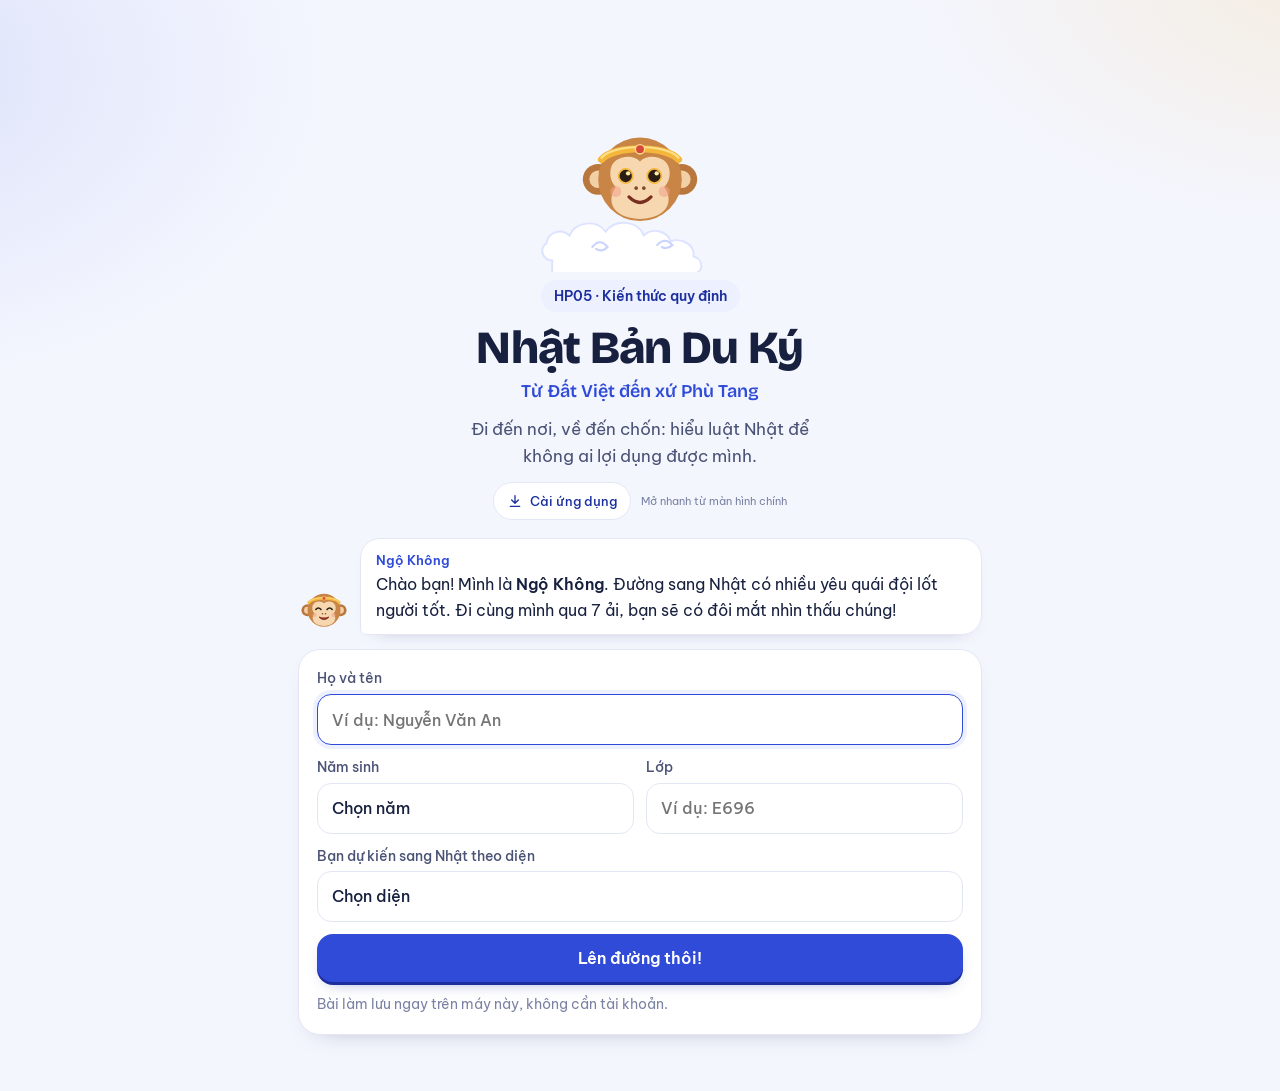
==== commit 1914ec60: "TK13 TK13, có thêm game mode ở Ải 05" ====
--- a/index.html
+++ b/index.html
@@ -5,9 +5,10 @@
 <meta name="viewport" content="width=device-width, initial-scale=1, viewport-fit=cover">
 <meta name="theme-color" content="#2F4BD8">
 <meta name="apple-mobile-web-app-capable" content="yes">
-<meta name="apple-mobile-web-app-title" content="Du Ký HP05">
+<meta name="apple-mobile-web-app-title" content="Nhật Bản Du Ký">
+<meta name="application-name" content="Nhật Bản Du Ký">
 <meta name="apple-mobile-web-app-status-bar-style" content="default">
-<title>Nhật Bản Du Ký · HP05 · TK13</title>
+<title>Nhật Bản Du Ký</title>
 <link rel="icon" href="data:image/svg+xml,%3Csvg xmlns='http://www.w3.org/2000/svg' viewBox='0 0 64 64'%3E%3Crect width='64' height='64' rx='14' fill='%232F4BD8'/%3E%3Cpath d='M14 40c0-6 5-10 10-9 2-6 8-9 14-7 5 1 8 6 8 10 5 0 8 3 8 7 0 4-3 6-7 6H21c-4 0-7-3-7-7z' fill='%23F4B63B'/%3E%3Ccircle cx='46' cy='18' r='7' fill='%23C8372D'/%3E%3C/svg%3E">
 <link rel="preconnect" href="https://fonts.googleapis.com">
 <link rel="preconnect" href="https://fonts.gstatic.com" crossorigin>
@@ -917,6 +918,111 @@
 .dial .chan div{border:0;border-bottom:1px solid var(--rule);border-radius:0}
 .dial .chan div:last-child{border-bottom:0}
 
+/* ===== TK13 ===== */
+/* Thanh điều hướng: trong hơn, bên phải cả trên điện thoại; giữ để toàn màn hình */
+.nav{left:auto;right:12px;background:rgba(255,255,255,.5)}
+@media (min-width:900px){ .nav{right:20px} }
+.nav::after{content:"";position:absolute;left:14px;right:14px;bottom:2px;height:3px;border-radius:3px;background:var(--y);transform:scaleX(0);transform-origin:left}
+.nav.holding::after{animation:holdbar 1.8s linear forwards}
+@keyframes holdbar{to{transform:scaleX(1)}}
+.nav{-webkit-user-select:none;user-select:none;-webkit-touch-callout:none}
+@media (max-width:520px){ .demobar{left:12px;right:auto} }
+/* Cài đặt dạng danh sách */
+.slist{background:#fff;border:1px solid var(--rule);border-radius:20px;overflow:hidden}
+.srow{border-bottom:1px solid var(--rule)}.srow:last-of-type{border-bottom:0}
+.srow__h{display:grid;grid-template-columns:34px 1fr auto 16px;gap:10px;align-items:center;width:100%;border:0;background:none;padding:12px 14px;text-align:left;cursor:pointer;font-size:15px;color:var(--ink)}
+div.srow__h{cursor:default;grid-template-columns:34px 1fr auto}
+.srow__ic{width:32px;height:32px;border-radius:10px;display:grid;place-items:center;background:var(--c-t);color:var(--c-d)}
+.srow__h b{font-weight:600}
+.srow__st{font-size:13px;color:var(--muted);max-width:130px;overflow:hidden;text-overflow:ellipsis;white-space:nowrap}
+.srow__h>svg:last-child{color:var(--muted);transition:transform .3s var(--ease)}
+.srow.open .srow__h>svg:last-child{transform:rotate(90deg)}
+.srow.open{background:#FAFBFE}
+.srow__b{padding:2px 14px 14px;animation:up .35s var(--ease) both}
+.srow__b .small,.srow__b p{font-size:14px;margin:0 0 8px;color:var(--ink-2)}
+.srow.danger .srow__ic{background:var(--no-t);color:#B23A28}.srow.danger b{color:#B23A28}
+.sw{width:50px;height:30px;border-radius:999px;border:0;background:#CDD3E4;position:relative;cursor:pointer;transition:background .25s}
+.sw i{position:absolute;top:3px;left:3px;width:24px;height:24px;border-radius:50%;background:#fff;box-shadow:0 2px 5px rgba(0,0,0,.25);transition:transform .25s var(--ease)}
+.sw.on{background:var(--ok)}.sw.on i{transform:translateX(20px)}
+/* Năm tầng chạm để mở */
+.layer2{border-radius:16px;margin-bottom:8px;background:var(--lc);color:#fff;overflow:hidden}
+.layer2__h{display:grid;grid-template-columns:30px 1fr 16px;gap:10px;align-items:center;width:100%;border:0;background:none;color:#fff;padding:12px 14px;font-weight:700;font-size:15px;text-align:left;cursor:pointer}
+.layer2__h i{font-style:normal;width:28px;height:28px;border-radius:50%;background:rgba(255,255,255,.25);display:grid;place-items:center;font-size:13px}
+.layer2__h>svg{transition:transform .3s var(--ease)}.layer2.open .layer2__h>svg{transform:rotate(90deg)}
+.layer2__b{background:#fff;color:var(--ink);margin:0 6px 6px;border-radius:12px;padding:10px 12px;animation:up .35s var(--ease) both}
+.layer2__b p{margin:0 0 6px;font-size:14px}.layer2__b p:last-child{margin:0}
+/* Trang ải: khung đối thoại gộp */
+.dlg{background:#fff;border:1px solid var(--rule);border-radius:20px;padding:10px;margin-top:12px;display:grid;gap:8px}
+.dlg.beat{background:#F7FBF3}
+.dlg__r{display:grid;grid-template-columns:48px 1fr;gap:8px;align-items:end}
+.dlg__r.hau{grid-template-columns:1fr 48px}
+.dlg__av{width:48px;display:block}
+.dlg__b{border-radius:16px;padding:9px 12px;font-size:14.5px;line-height:1.5}
+.dlg__b small{display:block;font-size:11.5px;font-weight:700;color:#B5531C}
+.dlg__b .dlg__n{display:block;font-size:13px;color:var(--c-d);margin-bottom:2px}
+.dlg__b p{margin:0;font-size:14.5px}
+.foe .dlg__b{background:#FFF4EC;border-top-left-radius:4px}.foe .dlg__b .dlg__n{color:#9A3F12}
+.dlg.beat .foe .dlg__b{background:#EEF7E8}.dlg.beat .foe small{color:#3F7A22}
+.hau .dlg__b{background:var(--c-t);border-top-right-radius:4px}
+.dlg__mini{display:grid;grid-template-columns:36px 1fr 16px;gap:10px;align-items:center;width:100%;margin-top:12px;border:1px solid var(--rule);background:#fff;border-radius:16px;padding:8px 12px;text-align:left;font-size:14px;color:var(--ink-2);cursor:pointer}
+.dlg__mini .dlg__av{width:36px}
+/* Chuyển cảnh: nút Vào ải */
+.trn__go{margin-top:16px;opacity:0;animation:up .6s var(--ease) 4.8s forwards;cursor:pointer}
+.trn.full{cursor:default}
+/* Thắng ải: chậm lại */
+.vic__av{animation:poof 2.8s var(--ease) 1.6s forwards}
+.vic__smoke{animation:smoke 2s var(--ease) 2.9s forwards}
+.petal{animation-duration:6s!important}
+/* Rương: hiện từ trên xuống */
+.ov.chest .ov__box>*{animation:dropIn .6s var(--ease) both}
+.ov.chest .ov__box>*:nth-child(1){animation-delay:.05s}.ov.chest .ov__box>*:nth-child(2){animation-delay:.35s}.ov.chest .ov__box>*:nth-child(3){animation-delay:.55s}.ov.chest .ov__box>*:nth-child(4){animation-delay:.75s}.ov.chest .ov__box>*:nth-child(5){animation-delay:1s}.ov.chest .ov__box>*:nth-child(6){animation-delay:2.4s}
+.ov.chest .bk li{animation:dropIn .6s var(--ease) both}
+.ov.chest .bk li:nth-child(1){animation-delay:1.2s}.ov.chest .bk li:nth-child(2){animation-delay:1.45s}.ov.chest .bk li:nth-child(3){animation-delay:1.7s}
+.ov.chest .bk__prov{animation:dropIn .6s var(--ease) 2s both}
+@keyframes dropIn{from{opacity:0;transform:translateY(-14px)}to{opacity:1;transform:none}}
+/* Bí kíp: giấy cổ như văn điệp, trục mảnh */
+.bk{position:relative;background:#FBF4E2;background-image:repeating-linear-gradient(90deg,rgba(155,120,60,.035) 0 2px,transparent 2px 7px);border:0;border-left:1px solid #E6D3A8;border-right:1px solid #E6D3A8;border-radius:2px;padding:16px 16px 14px;margin:18px 4px;color:#2B2A33;box-shadow:0 10px 20px -16px rgba(60,40,10,.6)}
+.bk::before,.bk::after{content:"";position:absolute;left:-5px;right:-5px;height:8px;border-radius:5px;background:linear-gradient(#C9A479,#E2C79E 45%,#A9824F)}
+.bk::before{top:-6px}.bk::after{bottom:-6px}
+.bk__h small{color:#8A6A1F}.bk h3{font-family:var(--h);color:#4A2E12}
+.bk li{color:#2B2A33}
+.bk__prov{background:transparent;border-top:1.5px dashed #D9C08A;border-radius:0;padding:8px 0 0}
+.bk__prov .jp{color:#8E3A2B}
+.bk__mine{background:rgba(244,182,59,.15)}
+/* Mở màn văn điệp */
+.gin{position:fixed;inset:0;z-index:98;display:grid;place-items:center;background:radial-gradient(120% 90% at 50% 40%,#2A3570,#0E1433 70%);animation:fadeIn .4s var(--ease)}
+.gin.out{animation:trnOut .6s var(--ease) forwards}
+.gin__scroll{width:min(82vw,340px);animation:ginDrop .9s var(--ease) both}
+@keyframes ginDrop{from{transform:translateY(-60vh) rotate(-6deg)}to{transform:none}}
+.gin__rod{height:14px;border-radius:8px;margin:0 -8px;background:linear-gradient(#8E5A2B,#C9A479 45%,#6B4220)}
+.gin__paper{background:#FBF4E2;overflow:hidden;max-height:0;animation:ginOpen 1.1s var(--ease) .8s forwards;border-left:1px solid #E6D3A8;border-right:1px solid #E6D3A8}
+@keyframes ginOpen{to{max-height:480px}}
+.gin__in{position:relative;padding:22px 18px 92px;text-align:center;color:#2B2A33}
+.gin__l{margin:0 0 8px;opacity:0;animation:ink 1s var(--ease) both}
+.gin__l.l1{font-size:28px;letter-spacing:.2em;color:#1D2F9E;animation-delay:1.3s}
+.gin__l.l2{font-family:var(--h);font-size:22px;font-weight:800;color:#1D2F9E;animation-delay:1.8s}
+.gin__l.l3{font-size:15px;color:#8A6A1F;animation-delay:2.3s}
+.gin__l.l4{font-family:var(--h);font-size:26px;animation-delay:2.6s}
+.gin__l.l5{font-size:15px;color:#8A6A1F;animation-delay:2.9s}
+.gin__seal{position:absolute;left:50%;margin-left:-39px;bottom:10px;opacity:0;animation:stamp .7s var(--ease) 3.3s forwards}
+.curt{position:fixed;inset:0;z-index:97;pointer-events:none;overflow:hidden}
+.curt span{position:absolute;top:0;bottom:0;width:62%;display:flex;flex-direction:column;justify-content:center;gap:0;background:linear-gradient(90deg,#FFFDF7,#F2F4FB)}
+.curt span svg{width:130%;opacity:.9}
+.curt .cl{left:0;animation:curL 1.5s var(--ease) forwards}.curt .cr{right:0;animation:curR 1.5s var(--ease) forwards}
+@keyframes curL{to{transform:translateX(-105%)}}@keyframes curR{to{transform:translateX(105%)}}
+.mhau.flyin{animation:flyin 1.8s var(--ease) both,hop 2.6s ease-in-out 1.8s infinite}
+@keyframes flyin{from{transform:translate(-140%,-260%) rotate(-12deg);opacity:0}to{transform:none;opacity:1}}
+
+/* Bản đồ TK13: chim, sóng */
+.dmap .bird{animation:birdfly 26s linear infinite}
+.dmap .bird.b2{animation-duration:34s;animation-delay:-12s}
+.dmap .bird.b3{animation-duration:30s;animation-delay:-20s}
+@keyframes birdfly{from{transform:translateX(-60px)}to{transform:translateX(420px)}}
+.dmap .bird path{animation:flap .9s ease-in-out infinite;transform-box:fill-box;transform-origin:center}
+@keyframes flap{0%,100%{transform:scaleY(1)}50%{transform:scaleY(.45)}}
+.dmap .wv{animation:bob 3.4s ease-in-out infinite}.dmap .wv:nth-child(2n){animation-delay:-1.2s}.dmap .wv:nth-child(3n){animation-delay:-2.1s}
+@keyframes bob{0%,100%{transform:translate(0,0)}50%{transform:translate(5px,-1.5px)}}
+
 /* Thông báo */
 .toast{position:fixed;left:50%;bottom:calc(18px + env(safe-area-inset-bottom,0px));transform:translate(-50%,20px);z-index:90;opacity:0;pointer-events:none;
   display:flex;align-items:center;gap:8px;width:max-content;max-width:calc(100vw - 28px);background:var(--ink);color:#fff;border-radius:999px;padding:10px 16px;font-size:14.5px;font-weight:500;
@@ -943,7 +1049,12 @@
   *,*::before,*::after{animation:none!important;transition:none!important}
 }
 </style>
-<link rel="stylesheet" href="./game.css">
+<meta name="mobile-web-app-capable" content="yes">
+<link rel="manifest" href="./manifest.webmanifest">
+<link rel="apple-touch-icon" sizes="180x180" href="./icons/apple-touch-icon.png">
+<link rel="icon" type="image/png" sizes="192x192" href="./icons/app-192.png">
+<link rel="stylesheet" href="./pwa.css?v=20261110-pwa-1">
+<script defer src="./pwa.js?v=20261110-pwa-1"></script>
 </head>
 <body>
 <nav class="nav" id="nav" aria-label="Điều hướng">
@@ -1144,6 +1255,8 @@
   mute:'<path d="M4 9.5h3.5L12 6v12l-4.5-3.5H4z"/><path d="M16 9.5l5 5M21 9.5l-5 5"/>',
   shield:'<path d="M12 3l7 3v5c0 4.6-3 8.4-7 10-4-1.6-7-5.4-7-10V6z"/><path d="M8.8 12.2l2.2 2.2 4.2-4.4"/>',
   redo:'<path d="M4 12a8 8 0 1 0 2.4-5.7"/><path d="M4 4v4.5h4.5"/>',
+  user:'<circle cx="12" cy="8" r="4"/><path d="M4.5 20c1.2-4 4-6 7.5-6s6.3 2 7.5 6"/>',
+  trash:'<path d="M4 7h16M9 7V4.5h6V7M6.5 7l1 13h9l1-13"/>',
   ask:'<circle cx="12" cy="12" r="9"/><path d="M9.5 9.5a2.6 2.6 0 0 1 5 .9c0 1.7-2.5 2.2-2.5 3.6"/><circle cx="12" cy="17.2" r=".6" fill="currentColor"/>'
 };
 function icon(k,sz,sw){ sz=sz||22; return '<svg width="'+sz+'" height="'+sz+'" viewBox="0 0 24 24" fill="none" stroke="currentColor" stroke-width="'+(sw||2)+'" stroke-linecap="round" stroke-linejoin="round" aria-hidden="true">'+(IC[k]||'')+'</svg>'; }
@@ -1291,10 +1404,29 @@
    '<filter id="paper"><feTurbulence type="fractalNoise" baseFrequency=".85" numOctaves="2" seed="7"/><feColorMatrix values="0 0 0 0 .45 0 0 0 0 .36 0 0 0 0 .2 0 0 0 .09 0"/></filter>'+
    '<linearGradient id="ink" x1="0" y1="0" x2="0" y2="1"><stop offset="0" stop-color="#4E5D6C" stop-opacity=".55"/><stop offset="1" stop-color="#4E5D6C" stop-opacity="0"/></linearGradient>'+
    '<linearGradient id="inkg" x1="0" y1="0" x2="0" y2="1"><stop offset="0" stop-color="#3F6B4C" stop-opacity=".5"/><stop offset="1" stop-color="#3F6B4C" stop-opacity="0"/></linearGradient>'+
+   '<linearGradient id="inkf" x1="0" y1="0" x2="0" y2="1"><stop offset="0" stop-color="#7D8B97" stop-opacity=".38"/><stop offset=".75" stop-color="#7D8B97" stop-opacity=".06"/><stop offset="1" stop-color="#7D8B97" stop-opacity="0"/></linearGradient>'+
+   '<linearGradient id="inkn" x1="0" y1="0" x2="0" y2="1"><stop offset="0" stop-color="#34414D" stop-opacity=".6"/><stop offset=".7" stop-color="#34414D" stop-opacity=".12"/><stop offset="1" stop-color="#34414D" stop-opacity="0"/></linearGradient>'+
+   '<linearGradient id="inkgn" x1="0" y1="0" x2="0" y2="1"><stop offset="0" stop-color="#2F5A3E" stop-opacity=".62"/><stop offset=".7" stop-color="#2F5A3E" stop-opacity=".14"/><stop offset="1" stop-color="#2F5A3E" stop-opacity="0"/></linearGradient>'+
+   '<radialGradient id="vig" cx=".5" cy=".5" r=".75"><stop offset=".6" stop-color="#6B4A1E" stop-opacity="0"/><stop offset="1" stop-color="#6B4A1E" stop-opacity=".38"/></radialGradient>'+
+   '<linearGradient id="mist" x1="0" y1="0" x2="0" y2="1"><stop offset="0" stop-color="#fff" stop-opacity="0"/><stop offset=".5" stop-color="#fff" stop-opacity=".55"/><stop offset="1" stop-color="#fff" stop-opacity="0"/></linearGradient>'+
    '<linearGradient id="sea" x1="0" y1="0" x2="0" y2="1"><stop offset="0" stop-color="#A9CFD3"/><stop offset="1" stop-color="#7FB2BC"/></linearGradient>'+
    '<linearGradient id="fuji" x1="0" y1="0" x2="0" y2="1"><stop offset="0" stop-color="#5A6FA8"/><stop offset="1" stop-color="#8FA0C9"/></linearGradient>'+
      '</defs>';
 }
+function inkRange(x,y,w,h,peaks,grad,seed){
+  /* dãy núi khép kín, chân núi thoải dần xuống, không cắt thẳng */
+  var pts=[[x,y]], n=peaks, s=seed||1;
+  for(var i=0;i<n;i++){ var px=x+w*(i+.5)/n, ph=h*(0.6+0.4*Math.abs(Math.sin((i+1)*s*1.7))); var vx=x+w*(i+1)/n;
+    pts.push([px-w/(n*3.2), y-ph*.55],[px, y-ph],[px+w/(n*3.2), y-ph*.5]); if(i<n-1) pts.push([vx, y-ph*.32]); }
+  pts.push([x+w,y]);
+  var d='M'+pts[0][0]+' '+pts[0][1];
+  for(var k=1;k<pts.length;k++){ var p=pts[k], q=pts[k-1]; d+=' Q'+((q[0]+p[0])/2).toFixed(1)+' '+(Math.min(q[1],p[1])-2).toFixed(1)+' '+p[0].toFixed(1)+' '+p[1].toFixed(1); }
+  d+=' Q'+(x+w/2)+' '+(y+10)+' '+x+' '+y+'Z';
+  return '<path d="'+d+'" fill="url(#'+grad+')"/><path d="'+d.replace(/Z$/,'')+'" fill="none" stroke="#3E4A55" stroke-opacity=".22" stroke-width="1.2"/>';
+}
+function birds(x,y,cls){ return '<g class="bird '+(cls||'')+'" transform="translate('+x+' '+y+')"><g fill="none" stroke="#3E4A55" stroke-width="1.6" stroke-linecap="round"><path d="M0 0q4-4 8 0q4-4 8 0"/><path d="M14 8q3-3 6 0q3-3 6 0"/><path d="M-10 10q3-3 6 0q3-3 6 0"/></g></g>'; }
+function waves(){ var h='<g stroke="#fff" stroke-width="1.6" fill="none" stroke-linecap="round" opacity=".7">'; var rows=[[340,[20,110,200,290]],[366,[60,150,245,320]],[392,[30,100,215,300]],[418,[70,170,260,330]],[446,[25,120,210,305]]];
+  rows.forEach(function(r){ r[1].forEach(function(x){ h+='<path class="wv" d="M'+x+' '+r[0]+'q5-4 10 0t10 0"/>'; }); }); return h+'</g>'; }
 function star5(cx,cy,r,fill){ var p=''; for(var i=0;i<10;i++){ var a=-Math.PI/2+i*Math.PI/5, rr=i%2?r*.4:r; p+=(i?'L':'M')+(cx+rr*Math.cos(a)).toFixed(2)+' '+(cy+rr*Math.sin(a)).toFixed(2); } return '<path d="'+p+'Z" fill="'+fill+'"/>'; }
 function bamboo(x,y,h){ var s=''; for(var i=0;i<3;i++){ var xx=x+i*6; s+='<path d="M'+xx+' '+y+'v-'+(h-i*6)+'" stroke="#5E8F4A" stroke-width="2.6" stroke-linecap="round"/>'; for(var k=1;k<4;k++){ var yy=y-k*(h/4)-i*2; s+='<path d="M'+xx+' '+yy+'q8-4 13 1q-8 3-13-1zM'+xx+' '+(yy+3)+'q-8-4-12 1q7 3 12-1z" fill="#7DB35F"/>'; } } return '<g>'+s+'</g>'; }
 function sakura(x,y,s){ s=s||1; return '<g transform="translate('+x+' '+y+') scale('+s+')"><path d="M0 22q2-14-6-24M0 10q6-8 14-10" stroke="#7A5A48" stroke-width="2.4" fill="none" stroke-linecap="round"/>'+
@@ -1369,14 +1501,14 @@
     '<g fill="none" stroke="#C9C2AE" stroke-width="2" stroke-linecap="round"><path d="M-58 8q12-16 26-2q-9 9-16 2q-2-5 2-6"/><path d="M10-18q14-16 28 0q-9 9-17 2q-2-5 2-6"/><path d="M-20 40q34 10 60-2"/></g></g>'; }
 function segPath(a,b){ var A=MPOS[a],B=MPOS[b], my=(A[1]+B[1])/2; return 'M'+A[0]+' '+(A[1]+10)+' C'+A[0]+' '+my+' '+B[0]+' '+my+' '+B[0]+' '+(B[1]-76); }
 function mapBg(){
-  var h='<rect width="360" height="1240" fill="#EFE3C6"/><rect width="360" height="1240" filter="url(#paper)"/>'+
+  var h='<rect width="360" height="1240" fill="#E8D9B5"/><rect width="360" height="1240" filter="url(#paper)"/>'+
     /* Đất Việt: đồng lúa, thủy mặc */
     '<path d="M0 0H360V320Q270 300 180 316T0 312Z" fill="#DCE6C2" opacity=".85"/>'+
-    '<path d="M-10 250Q30 150 70 210Q100 120 140 200Q170 150 200 230L200 320H-10Z" fill="url(#inkg)"/>'+
-    '<path d="M190 300Q240 170 290 250Q320 180 370 240V320H190Z" fill="url(#inkg)"/>'+
+    inkRange(-30,250,260,120,4,'inkf',2)+inkRange(150,262,240,110,3,'inkf',5)+inkRange(-20,300,200,96,3,'inkg',3)+inkRange(190,306,190,86,3,'inkgn',7)+
+    '<rect x="0" y="260" width="360" height="40" fill="url(#mist)"/>'+birds(40,70)+birds(250,120,'b2')+
     '<g stroke="#B9CE93" stroke-width="2" opacity=".9">'+[0,1,2,3,4].map(function(i){ return '<path d="M150 '+(272+i*8)+'h90"/>'; }).join('')+'</g>'+
     /* Biển */
-    '<path d="M0 312Q90 296 180 314T360 306V486Q270 470 180 484T0 480Z" fill="url(#sea)"/><g stroke="#fff" stroke-width="1.6" fill="none" opacity=".55" stroke-linecap="round"><path d="M40 352q8-5 16 0M226 360q8-5 16 0M120 446q8-5 16 0M290 430q8-5 16 0"/></g>'+
+    '<path d="M0 312Q90 296 180 314T360 306V486Q270 470 180 484T0 480Z" fill="url(#sea)"/>'+waves()+''+
     '<g class="boat"><path d="M150 404h44l-7 12h-30z" fill="#8E5A2B"/><path d="M172 404v-30l18 26z" fill="#FFF7E3" stroke="#B9A98A"/><path d="M168 404v-22l-14 20z" fill="#F4E3C3" stroke="#B9A98A"/></g>'+
     '<g class="shark s1"><path d="M70 372l12-20 6 20z" fill="#3E4A5A"/><path d="M60 374q18 4 34 0" stroke="#fff" stroke-width="1.6" fill="none"/></g>'+
     '<g class="shark s2"><path d="M268 432l11-18 6 18z" fill="#3E4A5A"/><path d="M258 434q16 4 32 0" stroke="#fff" stroke-width="1.6" fill="none"/></g>'+
@@ -1384,13 +1516,16 @@
     '<g transform="translate(312 358)" opacity=".85"><circle r="22" fill="#F7EED6" stroke="#8E6A3A" stroke-width="1.5"/><path d="M0-20L5 0 0 20-5 0z" fill="#8E3A2B"/><path d="M-20 0L0 5 20 0 0-5z" fill="#4A5275"/><text y="-24" text-anchor="middle" font-size="9" font-weight="700" fill="#8E3A2B" class="mtxt">B</text></g>'+
     /* Phù Tang: núi thủy mặc, rừng thông, hoa anh đào */
     '<path d="M0 480Q120 464 240 484T360 476V1240H0Z" fill="#EEE6CC"/>'+
-    '<path d="M-20 680Q20 560 60 640Q80 590 110 660L110 720H-20Z" fill="url(#ink)"/><path d="M250 760Q300 640 340 720Q360 680 380 720V800H250Z" fill="url(#ink)"/>'+
-    '<path d="M-20 960Q30 850 70 930Q90 880 120 950V1000H-20Z" fill="url(#ink)"/><path d="M240 1080Q290 980 330 1050Q350 1010 380 1050V1120H240Z" fill="url(#ink)"/>'+
+    inkRange(-40,640,170,140,3,'inkf',4)+inkRange(-30,690,140,100,2,'inkn',6)+inkRange(230,750,170,150,3,'inkf',8)+inkRange(250,800,140,100,2,'inkn',3)+
+    inkRange(-40,950,170,140,3,'inkf',9)+inkRange(-30,1000,140,96,2,'inkn',2)+inkRange(220,1060,180,140,3,'inkf',5)+inkRange(250,1110,140,90,2,'inkn',7)+
+    '<rect x="0" y="760" width="360" height="46" fill="url(#mist)"/><rect x="0" y="1010" width="360" height="46" fill="url(#mist)"/>'+birds(270,540,'b3')+birds(60,860,'b2')+
     pine(30,600)+pine(326,700)+pine(22,820)+pine(336,920)+pine(30,1040)+
     sakura(316,560,.9)+sakura(38,690,.8)+sakura(320,790,.85)+sakura(42,890,.8)+sakura(318,990,.85)+sakura(62,1090,.9)+pine(318,1100)+
     '<path d="M300 1200Q270 1150 300 1110Q320 1080 300 1050" stroke="#9CC5D2" stroke-width="5" fill="none" opacity=".6" stroke-linecap="round"/>'+
     /* Khung bản đồ */
-    '<rect x="6" y="6" width="348" height="1228" rx="14" fill="none" stroke="#8E6A3A" stroke-width="2"/><rect x="12" y="12" width="336" height="1216" rx="10" fill="none" stroke="#8E6A3A" stroke-width=".8" stroke-dasharray="3 4"/>'+
+    '<rect width="360" height="1240" fill="url(#vig)"/>'+
+    '<g transform="translate(318 1150) rotate(-6)"><rect x="-22" y="-22" width="44" height="44" rx="4" fill="none" stroke="#B8322A" stroke-width="2.4"/><rect x="-18" y="-18" width="36" height="36" rx="2" fill="#B8322A" opacity=".9"/><g fill="#FFF3E6" font-size="14" font-weight="800" text-anchor="middle" font-family="M PLUS Rounded 1c,Hiragino Sans,sans-serif"><text x="8" y="-2">日</text><text x="8" y="14">本</text><text x="-8" y="-2">遊</text><text x="-8" y="14">記</text></g></g>'+
+    '<rect x="6" y="6" width="348" height="1228" rx="14" fill="none" stroke="#6B4A22" stroke-width="3"/><rect x="12" y="12" width="336" height="1216" rx="10" fill="none" stroke="#8E6A3A" stroke-width=".8" stroke-dasharray="3 4"/>'+
     '<g transform="translate(180 30)"><path d="M-58-12h116l-8 12 8 12h-116l8-12z" fill="#8E3A2B"/><text y="5" text-anchor="middle" font-size="12" font-weight="800" fill="#FFF3D6" class="mtxt">ĐẤT VIỆT</text></g>'+
     '<g transform="translate(180 1218)"><path d="M-66-12h132l-8 12 8 12h-132l8-12z" fill="#8E3A2B"/><text y="5" text-anchor="middle" font-size="12" font-weight="800" fill="#FFF3D6" class="mtxt">XỨ PHÙ TANG</text></g>'+
     '<text x="180" y="338" text-anchor="middle" font-size="11" font-weight="800" fill="#2E5A70" class="mtxt" opacity=".85">VƯỢT BIỂN</text>';
@@ -1401,7 +1536,7 @@
   var reached=function(n){ return n===0 || aiOpen(n); };
   var svg='<svg viewBox="0 0 '+MAPW+' '+MAPH+'" class="dmap__svg" aria-hidden="true">'+mapDefs()+mapBg();
   for(var n=0;n<8;n++){ var d=segPath(n,n+1), on=reached(n+1);
-    svg+='<path d="'+d+'" stroke="#B9A27A" stroke-width="2.5" stroke-dasharray="2 8" fill="none" stroke-linecap="round" opacity=".7"/>'+(on?'<path d="'+d+'" stroke="#F4B63B" stroke-width="4" fill="none" stroke-linecap="round" class="pathon"/>':''); }
+    svg+='<path d="'+d+'" stroke="#B9A27A" stroke-width="2.5" stroke-dasharray="2 8" fill="none" stroke-linecap="round" opacity=".7"/>'+(on?'<path d="'+d+'" stroke="#5A3E14" stroke-opacity=".25" stroke-width="6" fill="none" stroke-linecap="round" transform="translate(1 2)"/><path d="'+d+'" stroke="#F4B63B" stroke-width="4" fill="none" stroke-linecap="round" class="pathon"/>':''); }
   for(var k=0;k<=8;k++){ var a=aiOf(k); svg+=lmk(k, a.col||'#2F4BD8'); }
   for(var k2=1;k2<=8;k2++){ if(!reached(k2)) svg+=fogSVG(k2); }
   svg+='</svg>';
@@ -1419,7 +1554,7 @@
     if(open && !sealed && a.boss && i===cur){ h+='<span class="mboss" style="left:'+((p[0]+(p[0]<180?52:-52))/MAPW*100)+'%;top:'+((p[1]-62)/MAPH*100)+'%">'+av(a.boss)+'</span>'; }
   }
   var cp=MPOS[cur];
-  h+='<span class="mhau" style="left:'+((cp[0]+(cp[0]<180?-50:50))/MAPW*100)+'%;top:'+((cp[1]-76)/MAPH*100)+'%">'+av('hau','cheer')+'<i>'+cloudSVG('#fff')+'</i></span>';
+  h+='<span class="mhau" style="left:'+((cp[0]+(cp[0]<180?-72:72))/MAPW*100)+'%;top:'+((cp[1]-50)/MAPH*100)+'%">'+av('hau','cheer')+'<i>'+cloudSVG('#fff')+'</i></span>';
   return h+'</div>';
 }
 /* =========================================================
@@ -1428,7 +1563,7 @@
    Tikme, Casestudy TTS Esuhai (chỉ dùng để xây tình huống), Sổ tay TTS của OTIT (bản tiếng Việt),
    Sổ tay hướng dẫn cư trú và lao động 2024 (Cơ quan Quản lý XNC & cư trú Nhật Bản).
    ========================================================= */
-var VERSION = 'TK13 · 2.5D bước 1';
+var VERSION = 'TK13';
 var COURSE = 'HP05 · Kiến thức quy định';
 var GATE_Q = 'Ngộ Không thích ăn quả gì nhất?';
 var GATE_A = ['dao'];           /* "đào" — giáo viên đọc trên lớp */
@@ -2314,13 +2449,7 @@
   return blank();
 }
 function normalize(s){ var b=blank(); for(var k in b){ if(s[k]===undefined) s[k]=b[k]; } s.ver=VERSION; return s; }
-var GAME_PREVIEW = new URLSearchParams(location.search).get('preview') === '1';
-if (GAME_PREVIEW) KEY = 'nbdk-hp05-game-preview';
 var S = load();
-if (GAME_PREVIEW) {
-  S.onb=1; S.gate=1; S.name='Bạn'; S.cls='TRẢI NGHIỆM';
-  S.d.tour=1; S.d.tip1=1; S.d.gm=S.d.gm||{}; S.d.gm.enabled=true;
-}
 var saveT=null, NOSAVE=0;
 function save(now){
   clearTimeout(saveT); if(NOSAVE) return;
@@ -2398,6 +2527,7 @@
 function go(v, opt){
   var nv={v:v}; for(var k in (opt||{})) nv[k]=opt[k];
   var from=V.v; V=nv; if(v==='act') sfx('whoosh');
+  if(v!=='ai' && v!=='act'){ S.d._aivMark=null; S.d.dlgOpen=null; }
   try{ history.pushState(V,'', ''); }catch(e){}
   if(v==='ai' && from!=='act' && S.gate && S.onb){ aiTransition(nv.n, function(){ render(true); }); return; }
   render(true);
@@ -2482,6 +2612,7 @@
     '<p class="kicker">'+esc(COURSE)+'</p>'+
     '<h1>Nhật Bản Du Ký</h1><p class="subt">Từ Đất Việt đến xứ Phù Tang</p>'+
     '<p class="lead">Đi đến nơi, về đến chốn: hiểu luật Nhật để không ai lợi dụng được mình.</p>'+
+    '<div class="pwa-install-inline"><button type="button" class="pwa-install-chip" data-pwa="install">'+icon('download',16)+'<span data-pwa-label>Cài ứng dụng</span></button><span>Mở nhanh từ màn hình chính</span></div>'+
     sayHTML('hau','cheer','Chào bạn! Mình là <b>Ngộ Không</b>. Đường sang Nhật có nhiều yêu quái đội lốt người tốt. Đi cùng mình qua 7 ải, bạn sẽ có đôi mắt nhìn thấu chúng!')+
     '<div class="card form">'+
       '<label>Họ và tên<input class="inp" id="fName" maxlength="40" autocomplete="name" value="'+esc(S.name)+'" placeholder="Ví dụ: Nguyễn Văn An"></label>'+
@@ -2518,8 +2649,8 @@
 function gateGo(){
   var v=norm($('#gIn').value);
   if(v && GATE_A.some(function(a){ return v.indexOf(a)>=0; })){
-    S.gate=1; S.d.firstRun=1; markDay(); save(true); gateErr=0; render(true);
-    toast('Chính xác! Ngộ Không mê đào tiên lắm. Lên đường thôi!');
+    S.gate=1; S.d.firstRun=1; markDay(); save(true); gateErr=0;
+    gateIntro(function(){ render(true); toast('Chính xác! Ngộ Không mê đào tiên lắm. Lên đường thôi!'); });
   } else { gateErr++; render(false); setTimeout(function(){ var e=$('#gIn'); if(e){ e.focus(); e.classList.add('shake'); } },40); }
 }
 
@@ -2581,9 +2712,9 @@
 }
 function vHome(){
   var h='<div class="wrap">'+vanDiep()+
+    '<div class="pwa-install-inline"><button type="button" class="pwa-install-chip" data-pwa="install">'+icon('download',16)+'<span data-pwa-label>Cài ứng dụng</span></button><span>Mở nhanh từ màn hình chính</span></div>'+
     sayHTML('hau', startDone()?'cheer':'hi', homeLine())+
     '<div class="sec"><h2>Bản đồ du ký</h2><p>Từ Đất Việt vượt biển đến xứ Phù Tang. Mây mù sẽ tan dần trên hành trình bạn đi. Chạm vào một ải trên hành trình để bước vào.</p></div>'+
-    '<div class="note"><b>Bản thử '+VERSION+':</b> đã đủ 7 ải và Phù Tang. Các ải mở lần lượt: qua ải trước, nhận con dấu mới mở ải sau.</div>'+
     mapHTML()+
     '<details class="maplist"><summary>'+icon('map',16)+' Xem dạng danh sách</summary><div class="map">'+nodeHTML(START)+AIS.map(function(a){ return nodeHTML(a); }).join('')+nodeHTML(FINAL)+'</div></details>'+
     foot()+'</div>';
@@ -2608,11 +2739,16 @@
       '<div class="meter"><i style="width:'+Math.round(dn/acts.length*100)+'%"></i></div>'+
       '<div class="aihero__meta"><span>'+dn+'/'+acts.length+' chặng xong</span><span>'+mins+' phút</span></div>'+
     '</section>';
-  if(a.bossLine){
-    var beat=acts.every(actDone), bm=beat?(a.boss==='yeu'?'deflated':'angry'):(a.boss==='ngu'?'smug':(a.boss==='yeu'?'sly':'sly'));
-    h+='<div class="boss'+(beat?' beat':'')+'"><div>'+av(a.boss,bm)+'</div><div><small>'+(beat?'Đã bị đánh bại!':'Yêu quái của ải')+'</small><b>'+esc(CHAR[a.boss].n)+'</b><p>'+esc(a.bossLine)+'</p></div></div>';
+  S.d.aiv=S.d.aiv||{}; var vis=S.d.aiv[n]||0, mini = vis>=1 && S.d.dlgOpen!==n;
+  var beat=acts.every(actDone), bm=beat?(a.boss==='yeu'?'deflated':'angry'):'sly';
+  if(mini){
+    h+='<button class="dlg__mini" data-act="dlgOpen" data-n="'+n+'"><span class="dlg__av">'+(a.boss?av(a.boss,bm):av('hau','hi'))+'</span><span>'+(a.boss?'<b>'+esc(CHAR[a.boss].n)+'</b> '+(beat?'đã bị đánh bại':'đang chờ'):'<b>Ngộ Không</b> có lời nhắn')+' · Xem lời thoại</span>'+icon('next',16)+'</button>';
+  } else {
+    h+='<div class="dlg'+(beat?' beat':'')+'">'+
+      (a.bossLine?'<div class="dlg__r foe"><span class="dlg__av">'+av(a.boss,bm)+'</span><div class="dlg__b"><small>'+(beat?'Đã bị đánh bại!':'Yêu quái của ải')+'</small><b class="dlg__n">'+esc(CHAR[a.boss].n)+'</b><p>'+esc(a.bossLine)+'</p></div></div>':'')+
+      '<div class="dlg__r hau"><div class="dlg__b"><b class="dlg__n">Ngộ Không</b><p>'+T(a.intro||'')+'</p></div><span class="dlg__av">'+av('hau', dn===acts.length?'cheer':'hi')+'</span></div></div>';
   }
-  h+=sayHTML('hau', dn===acts.length?'cheer':'hi', T(a.intro||''));
+  if(!S.d._aivMark || S.d._aivMark!==n){ S.d.aiv[n]=vis+1; S.d._aivMark=n; save(); }
   h+='<div class="steps">';
   if(a.warm){
     var w=ACTS[a.warm], wd=actDone(a.warm);
@@ -3982,12 +4118,12 @@
   el.innerHTML='<div class="trn__fog f1"></div><div class="trn__fog f2"></div>'+
     '<div class="trn__in"><div class="trn__art" style="--ac:'+(a.col||'#F4B63B')+'">'+lmkSolo(n)+'</div>'+
     '<p class="trn__code">'+code+'</p><h2 class="trn__name">'+esc(a.vn)+'</h2>'+
-    (full && a.haiku ? '<div class="trn__hk">'+a.haiku.map(function(l,i){ return '<p style="animation-delay:'+(0.9+i*0.55)+'s">'+esc(l)+'</p>'; }).join('')+'</div>' : '')+
+    (full && a.haiku ? '<div class="trn__hk">'+a.haiku.map(function(l,i){ return '<p style="animation-delay:'+(1.1+i*1.25)+'s">'+esc(l)+'</p>'; }).join('')+'</div><button class="btn btn--gold trn__go" data-act="trnSkip">Vào ải '+icon('next',16)+'</button>' : '')+
     '</div><button class="trn__skip" data-act="trnSkip">Bỏ qua '+icon('next',14)+'</button>';
   document.body.appendChild(el);
   if(full){ tone(98,0,1.2,'sine',1.4); noise(0,.9,300,.35,900); setTimeout(function(){ tone(73,0,1.4,'sine',1.2); },700); }
-  TRN={cb:cb, t:setTimeout(endTransition, full?4300:1100)};
-  el.addEventListener('click', function(e){ if(!e.target.closest('.trn__skip')) endTransition(); });
+  TRN={cb:cb, t:full?null:setTimeout(endTransition,1100)};
+  if(!full) el.addEventListener('click', function(e){ if(!e.target.closest('.trn__skip')) endTransition(); });
 }
 function endTransition(){
   if(!TRN) return; clearTimeout(TRN.t); var cb=TRN.cb; TRN=null;
@@ -4043,13 +4179,123 @@
 }
 
 /* =========================================================
+   PHẦN 5h · TK13: Cài đặt gọn · 5 tầng chạm mở · giữ để toàn màn hình · mở màn văn điệp
+   ========================================================= */
+/* --- Cài đặt dạng danh sách gọn --- */
+var SETOPEN=null;
+function setRow(k, ic, title, status, body, danger){
+  var open=SETOPEN===k;
+  return '<div class="srow'+(open?' open':'')+(danger?' danger':'')+'"><button class="srow__h" data-act="setRow" data-k="'+k+'" aria-expanded="'+open+'"><span class="srow__ic">'+icon(ic,18)+'</span><b>'+esc(title)+'</b><span class="srow__st">'+status+'</span>'+icon('next',16)+'</button>'+
+    (open?'<div class="srow__b">'+body+'</div>':'')+'</div>';
+}
+function nbSettings(){
+  var paths=['Thực tập sinh','Ikusei Shuro','Kỹ năng đặc định','Chưa rõ'];
+  var fs = document.fullscreenEnabled || document.webkitFullscreenEnabled;
+  var r=remind();
+  var info='<div class="form"><label>Họ và tên<input class="inp" data-set="name" value="'+esc(S.name)+'" maxlength="40"></label>'+
+    '<div class="row2"><label>Lớp<input class="inp" data-set="cls" value="'+esc(S.cls)+'" maxlength="20"></label>'+
+    '<label>Diện<select class="inp" data-set="path">'+paths.map(function(p){ return '<option'+(S.path===p?' selected':'')+'>'+p+'</option>'; }).join('')+'</select></label></div></div>';
+  var tch='<div class="form"><label>Thầy cô hướng dẫn lớp bạn'+teacherSelect('setT')+'</label></div>';
+  var pc='<p class="small">Số ải mỗi ngày. Vòng tròn quanh nút bản đồ đầy dần khi đủ chỉ tiêu.</p><div class="chips">'+[1,2,3].map(function(n){ return '<button class="chp'+(pace()===n?' sel':'')+'" data-act="pace" data-n="'+n+'">'+n+' ải/ngày</button>'; }).join('')+'</div>'+
+    '<p class="small" style="margin:8px 0 12px">'+paceLine()+'</p>'+
+    '<p class="small"><b>Lời nhắc học</b></p><div class="form"><label>Giờ học<input class="inp" type="time" id="rmT" value="'+esc(r.t)+'"></label></div>'+
+    '<div class="chips" style="margin:8px 0">'+DAYS.map(function(d,i){ return '<button class="chp'+(r.d.indexOf(i)>=0?' sel':'')+'" data-act="rmDay" data-i="'+i+'">'+d[1]+'</button>'; }).join('')+'</div>'+
+    '<div class="btnrow"><button class="btn btn--sm" data-act="rmIcs">Thêm vào lịch điện thoại</button><a class="btn btn--sm btn--soft" id="rmG" target="_blank" rel="noopener" href="'+gcalUrl()+'">Google Calendar</a></div>';
+  var sos='<div class="form">'+SOS_FIELDS.map(function(f){ return '<label>'+esc(f[1])+'<input class="inp" data-sos="'+f[0]+'" maxlength="40" value="'+esc((S.d.sos||{})[f[0]]||'')+'"></label>'; }).join('')+'</div>'+sosCardHTML()+
+    '<div class="btnrow"><button class="btn btn--sm" data-act="sosSave">'+icon('download',16)+' Lưu thẻ thành ảnh</button></div>';
+  var safe=safeList()+'<p class="small" style="margin-top:10px">Sao lưu là tải bài làm về máy thành một tập tin. Khi đổi máy hay lỡ xóa dữ liệu trình duyệt, chọn "Khôi phục" rồi mở lại tập tin đó.</p>'+
+    '<div class="btnrow"><button class="btn btn--sm" data-act="backup">'+icon('download',16)+' Tải sao lưu</button><button class="btn btn--sm btn--soft" data-act="restore">'+icon('upload',16)+' Khôi phục</button></div><input type="file" id="restoreIn" accept=".json,application/json" hidden>';
+  var home='<div class="pwa-setting"><button type="button" class="btn btn--sm" data-pwa="install">'+icon('download',16)+'<span data-pwa-label>Cài ứng dụng</span></button><p class="small">Biểu tượng riêng, mở nhanh và học trong cửa sổ ứng dụng.</p></div><p class="small"><b>iPhone:</b> mở bằng Safari, chạm nút Chia sẻ, chọn "Thêm vào MH chính".<br><b>Android:</b> mở bằng Chrome, chạm dấu ⋮, chọn "Thêm vào màn hình chính".</p>'+
+    '<p class="small">Mẹo: <b>giữ thanh điều hướng khoảng 2 giây</b> để bật hoặc tắt toàn màn hình (máy tính, Android).</p>'+
+    (fs?'<div class="btnrow"><button class="btn btn--sm btn--soft" data-act="full">'+icon('expand',16)+' Bật hoặc tắt toàn màn hình</button></div>':'');
+  var rs='<p class="small">Xóa toàn bộ bài làm trên máy này. Nên tải sao lưu trước.</p><div class="btnrow"><button class="btn btn--sm btn--soft" data-act="reset" style="color:#B23A28">Xóa bài làm</button></div>';
+  var tn=teacher()?esc(tName()):'Chưa chọn';
+  return '<div class="set slist">'+
+    setRow('info','user','Thông tin của bạn',esc(S.name),info)+
+    setRow('tch','people','Thầy cô hướng dẫn',tn,tch)+
+    setRow('pace','flame','Nhịp học và lời nhắc',pace()+' ải/ngày',pc)+
+    '<div class="srow"><div class="srow__h"><span class="srow__ic">'+icon(sndOn()?'sound':'mute',18)+'</span><b>Âm thanh</b><button class="sw'+(sndOn()?' on':'')+'" data-act="snd" role="switch" aria-checked="'+sndOn()+'" aria-label="Âm thanh"><i></i></button></div></div>'+
+    setRow('sos','phone','Túi cứu viện',(S.d.sos&&S.d.sos.hd)?'Đã điền':'Chưa điền',sos)+
+    setRow('safe','shield','Giữ bài an toàn, sao lưu','',safe)+
+    setRow('home','expand','Cài ứng dụng, toàn màn hình','',home)+
+    setRow('reset','trash','Xóa bài làm','',rs,true)+
+    '<p class="ver">Phiên bản '+VERSION+' · '+esc(COURSE)+'</p></div>';
+}
+/* --- Năm tầng quy định: chạm để mở --- */
+var LAYERS5=[
+  ['Luật Nhật Bản','Luật chung của nước Nhật (lao động, dân sự, hình sự, giao thông), áp dụng cho mọi người đang ở Nhật.','Trộm cắp dù chỉ 100 yên, đánh bạc ăn tiền, vừa đạp xe vừa dùng điện thoại.','Bị cảnh sát điều tra, phạt tiền hoặc phạt tù, kèm theo thường là bị cho về nước.'],
+  ['Luật cư trú cho người nước ngoài','Luật Quản lý xuất nhập cảnh: quy định bạn được ở Nhật bao lâu, được làm gì theo tư cách lưu trú (TTS, Ikusei Shuro, Kỹ năng đặc định).','Luôn mang thẻ cư trú; chỉ làm ở nơi đã đăng ký; khai báo địa chỉ trong 14 ngày.','Bị phạt, bị thu hồi tư cách lưu trú, có thể bị trục xuất và cấm nhập cảnh nhiều năm.'],
+  ['Luật Việt Nam','Luật số 69/2020/QH14 về người lao động Việt Nam đi làm việc ở nước ngoài theo hợp đồng.','Đi qua doanh nghiệp có giấy phép, thực hiện đúng hợp đồng đã ký, không ở lại nước ngoài trái phép.','Có thể bị xử phạt hành chính, phải bồi thường theo hợp đồng, ảnh hưởng đến cơ hội đi làm việc lần sau.'],
+  ['Quy định của Hiệp hội','Nội quy của đơn vị quản lý bạn tại Nhật (Hiệp hội, Nghiệp đoàn). Mỗi nơi có thể khác nhau.','Không nên cho vay mượn tiền, chơi hụi; mua điện thoại nên báo trước người chỉ đạo.','Bị nhắc nhở, lập biên bản; vi phạm nặng có thể bị dừng chương trình.'],
+  ['Quy định của công ty và KTX','Nội quy nơi làm việc và hợp đồng thuê nhà ở ký túc xá.','Đúng giờ; không quay phim trong xưởng khi chưa được phép; không đưa người ngoài vào ở; giữ yên lặng sau 10 giờ tối.','Bị nhắc nhở, lập biên bản, mất lòng tin; có thể ảnh hưởng đến chỗ ở của cả nhóm.']
+];
+STEP.layers = {
+  view:function(s,x){
+    x.seen=x.seen||[];
+    var h=sayHTML('tan','hi','Sang Nhật, cháu giữ <b>năm tầng quy định</b> cùng một lúc. Một việc làm sai có thể phạm nhiều tầng. Ví dụ bỏ trốn: phạm luật cư trú, phá hợp đồng với công ty, và vi phạm nghĩa vụ theo luật Việt Nam.','say--tan')+
+      '<p class="hint">Chạm vào từng tầng để xem tầng đó quy định gì.</p><div class="counter">'+icon('eye',18)+' Đã xem '+x.seen.length+'/5 tầng</div><div class="layers" id="layers">';
+    LAYERS5.forEach(function(l,i){
+      var op=x.open===i, sn=x.seen.indexOf(i)>=0;
+      h+='<div class="layer2'+(op?' open':'')+'" style="--lc:'+LAYER_COL[i]+'"><button class="layer2__h" data-act="layer" data-i="'+i+'" aria-expanded="'+op+'"><i>'+(sn?icon('check',14,3):(i+1))+'</i><span>'+esc(l[0])+'</span>'+icon('next',16)+'</button>'+
+        (op?'<div class="layer2__b"><p><b>Là gì:</b> '+esc(l[1])+'</p><p><b>Ví dụ:</b> '+esc(l[2])+'</p><p><b>Vi phạm thì sao:</b> '+esc(l[3])+'</p></div>':'')+'</div>';
+    });
+    h+='</div>';
+    if(x.seen.length>=5) h+='<div class="fix"><b>Bỏ túi nhanh</b><p>Từ 1/4/2027, chế độ Ikusei Shuro thay thế Thực tập sinh. Luật Nhật, luật cư trú và luật Việt Nam vẫn áp dụng như nhau. Chỗ nào quy định riêng của hai diện khác nhau, khóa học sẽ ghi rõ.</p></div>';
+    return h;
+  },
+  state:function(s,x){ x.seen=x.seen||[]; var n=5-x.seen.length; return n>0?{ok:false,msg:'Còn '+n+' tầng chưa xem',q:'#layers'}:{ok:true}; }
+};
+function layerTap(i){ var x=xs(CUR.id,CUR.i); x.seen=x.seen||[]; x.open = x.open===i ? null : i; if(x.seen.indexOf(i)<0){ x.seen.push(i); sfx('tap'); if(x.seen.length===5){ var g=addXP('layers.'+CUR.id,8,true); if(g) pointToast(g,0,'Đã xem đủ 5 tầng!'); } } save(); drawStep(); }
+
+/* --- Giữ thanh điều hướng ~2 giây để bật toàn màn hình --- */
+(function(){
+  var t=null, fired=false;
+  var nav=document.getElementById('nav'); if(!nav) return;
+  var start=function(e){ fired=false; nav.classList.add('holding'); t=setTimeout(function(){ fired=true; nav.classList.remove('holding');
+      var fsOK=document.fullscreenEnabled||document.webkitFullscreenEnabled;
+      if(fsOK){ toggleFull(); if(navigator.vibrate) navigator.vibrate(30); }
+      else toast('iPhone chưa cho trang web bật toàn màn hình. Hãy thêm khóa học vào màn hình chính để học toàn màn hình nhé.',5500);
+    },1800); };
+  var stop=function(){ clearTimeout(t); nav.classList.remove('holding'); };
+  nav.addEventListener('pointerdown',start); ['pointerup','pointerleave','pointercancel'].forEach(function(ev){ nav.addEventListener(ev,stop); });
+  nav.addEventListener('click',function(e){ if(fired){ e.stopPropagation(); e.preventDefault(); fired=false; } },true);
+  nav.addEventListener('contextmenu',function(e){ e.preventDefault(); });
+})();
+
+/* --- Mở màn văn điệp sau khi qua cổng --- */
+function gateIntro(done){
+  if(noMotion()){ done(); return; }
+  var el=document.createElement('div'); el.className='gin'; el.id='gin';
+  el.innerHTML='<div class="gin__scroll"><div class="gin__rod"></div><div class="gin__paper"><div class="gin__in">'+
+    '<p class="gin__l l1 jp">通関文牒</p><p class="gin__l l2">Văn điệp thông quan</p><p class="gin__l l3">cấp cho người lữ hành</p><p class="gin__l l4"><b>'+esc(S.name)+'</b></p><p class="gin__l l5">từ JPC đến xứ Phù Tang</p>'+
+    '<div class="gin__seal">'+sealSVG('通',78)+'</div></div></div><div class="gin__rod"></div></div>'+
+    '<button class="trn__skip" data-act="ginSkip">Bỏ qua '+icon('next',14)+'</button>';
+  document.body.appendChild(el);
+  tone(196,0,1.6,'sine',1.2); [523,587,659].forEach(function(f,i){ tone(f,.9+i*.45,.7,'sine',.35); });
+  var T1=setTimeout(function(){ sfx('stamp'); },3300);
+  var T2=setTimeout(function(){ el.classList.add('out'); },4600);
+  var fin=function(){ clearTimeout(T1); clearTimeout(T2); clearTimeout(T3); if(!el.parentNode) return; el.remove(); done(); curtain(); };
+  var T3=setTimeout(fin,5200);
+  GINF=fin;
+}
+var GINF=null;
+function curtain(){
+  if(noMotion()) return;
+  var c=document.createElement('div'); c.className='curt';
+  c.innerHTML='<span class="cl">'+hcloud()+hcloud()+'</span><span class="cr">'+hcloud()+hcloud()+'</span>';
+  document.body.appendChild(c); sfx('whoosh');
+  var h=$('.mhau'); if(h) h.classList.add('flyin');
+  setTimeout(function(){ c.remove(); },1700);
+}
+
+/* =========================================================
    PHẦN 6 · RƯƠNG KINH
    ========================================================= */
 function openChest(n){
   var a=aiOf(n); if(!a.kinh || !a.acts.every(actDone)) return;
   if(n===8 && !S.seals[8]){ ceremony(); return; }
   var got=!!S.seals[n];
-  var ov=document.createElement('div'); ov.className='ov'; ov.setAttribute('role','dialog'); ov.setAttribute('aria-modal','true');
+  var ov=document.createElement('div'); ov.className='ov chest'; ov.setAttribute('role','dialog'); ov.setAttribute('aria-modal','true');
   ov.innerHTML='<div class="ov__box"><div class="badgeBig">'+sealSVG(a.badge.k,110)+'</div>'+
     '<p class="kicker">Huy hiệu mới</p><h2>'+esc(a.badge.n)+'</h2><p class="muted">'+esc(a.badge.d)+'</p>'+kinhHTML(a)+
     '<button class="btn btn--gold btn--full" data-act="'+(got?'closeOv':'claim')+'" data-n="'+n+'">'+(got?'Đóng':(n===8?'Nhận vé hoàn thành':'Đóng dấu vào văn điệp'))+'</button></div>';
@@ -4186,7 +4432,7 @@
   h+= mine.length ? mine.map(function(m){ return '<div class="card" style="margin-bottom:10px"><p class="small muted" style="margin:0 0 4px">'+esc(m[0])+'</p><p style="margin:0">'+esc(m[1])+'</p></div>'; }).join('') : '<div class="card empty">Những câu bạn tự viết sẽ được giữ ở đây.</div>';
   return h;
 }
-function nbSettings(){
+function nbSettingsOld(){
   var paths=['Thực tập sinh','Ikusei Shuro','Kỹ năng đặc định','Chưa rõ'];
   var fs = document.fullscreenEnabled || document.webkitFullscreenEnabled;
   return '<div class="set">'+
@@ -4297,6 +4543,10 @@
     case 'pdf': makePDF(); break;
     case 'printA4': buildA4(); document.body.classList.add('printa4'); setTimeout(function(){ window.print(); },300); break;
     case 'goalk': goalPick(t.getAttribute('data-k')); break;
+    case 'setRow': var sk=t.getAttribute('data-k'); SETOPEN = SETOPEN===sk ? null : sk; drawNb(S.d.seen); break;
+    case 'layer': layerTap(i); break;
+    case 'ginSkip': if(GINF) GINF(); break;
+    case 'dlgOpen': S.d.dlgOpen=+t.getAttribute('data-n'); render(false); break;
     case 'trnSkip': endTransition(); break;
     case 'redoAsk': redoAsk(t.getAttribute('data-id')); break;
     case 'redoGo': redoGo(t.getAttribute('data-id')); break;
@@ -4332,12 +4582,121 @@
 });
 document.addEventListener('pointerdown', function(e){ if($('#toast').classList.contains('show') && !e.target.closest('#toast')) hideToast(); });
 
+/* Ask at the entrance to stage 05. The game is loaded only after consent. */
+(function(){
+  'use strict';
+  var baseRender=render,mode=null,loading=null,visit=0,focusBefore=null,overflowBefore=null;
+  var release='20261110-1';
+  var style=document.createElement('style');
+  style.textContent=`
+    .street-invite{position:fixed;inset:0;z-index:110;display:flex;align-items:center;justify-content:center;padding:18px;background:#18203f77;backdrop-filter:blur(7px);overscroll-behavior:contain;overflow:auto}
+    .street-invite-box{position:relative;width:min(440px,100%);max-height:calc(100dvh - 36px);overflow:auto;background:#fffaf0;border:1px solid #fff9;border-radius:28px;padding:26px 24px 22px;box-shadow:0 24px 90px #18203f44;color:#253b35;text-align:center}
+    .street-invite-art{height:100px;display:flex;align-items:center;justify-content:center;gap:12px;margin:0 auto 10px}
+    .street-invite-art>svg{width:90px;height:90px}
+    .street-invite-art>span{width:86px;height:86px;border-radius:25px;background:#f6e5e9;color:#b84b76;display:grid;place-items:center;transform:rotate(5deg)}
+    .street-invite-art>span svg{width:44px;height:44px}
+    .street-invite small{font-size:11px;font-weight:600;color:#98744c;letter-spacing:.1em}
+    .street-invite h2{font:700 26px/1.2 var(--f);margin:9px auto 13px;max-width:14ch;color:#27384b;letter-spacing:-.04em}
+    .street-invite p{font-size:14px;line-height:1.7;color:#657261;margin-bottom:18px}
+    .street-invite .btn{display:flex;width:100%;margin-top:10px;min-height:50px;font-size:15px}
+    .street-invite .street-invite-game{background:#2f4bd8;box-shadow:0 3px 0 #1d2f9e}
+    .street-invite .street-invite-classic{background:#ececde;color:#3d5139;box-shadow:none}
+    .street-invite .street-invite-note{font-size:11px;line-height:1.6;margin:17px 0 0;color:#8a8a75}
+    .street-mode-link{display:inline-flex;align-items:center;gap:6px;border:1px solid #ead8df;background:#fff7fa;color:#a4466b;border-radius:999px;padding:7px 12px;font:500 12px/1.4 var(--f);cursor:pointer;margin:0 0 10px 10px;min-height:34px}
+    .street-game-busy{display:inline-block;width:16px;height:16px;border:2px solid #ffffff55;border-top-color:white;border-radius:50%;animation:street-spin .8s linear infinite}
+    @keyframes street-spin{to{transform:rotate(360deg)}}
+    @media(max-width:400px){.street-invite-box{padding:22px 19px 20px}.street-invite h2{font-size:24px}.street-invite-art{height:86px}.street-invite-art>svg{width:78px;height:78px}}
+    @media(prefers-reduced-motion:reduce){.street-game-busy{animation:none}}
+  `;
+  document.head.appendChild(style);
+  function isStreet(){return !!(S.onb&&S.gate&&aiOpen(5)&&((V.v==='ai'&&+V.n===5)||(V.v==='act'&&ACTS[V.id]&&ACTS[V.id].ai===5)));}
+  function clearPrompt(){
+    var p=document.getElementById('street-invite');if(p){p.remove();document.body.style.overflow=overflowBefore||'';overflowBefore=null;}
+    if(APP)APP.inert=false;
+    var n=document.getElementById('nav');if(n)n.inert=false;
+    if(focusBefore&&focusBefore.isConnected){focusBefore.focus({preventScroll:true});focusBefore=null;}
+  }
+  function switchButton(){
+    if(document.querySelector('[data-street-choice="invite"]'))return;
+    var back=APP.querySelector('.wrap>.back');if(!back)return;
+    var b=document.createElement('button');b.type='button';b.className='street-mode-link';b.dataset.streetChoice='invite';b.innerHTML=icon('bike',15)+' Đổi cách học';
+    back.insertAdjacentElement('afterend',b);
+  }
+  function prompt(error){
+    clearPrompt();if(!isStreet())return;
+    var el=document.createElement('div');el.className='street-invite';el.id='street-invite';el.setAttribute('role','dialog');el.setAttribute('aria-modal','true');el.setAttribute('aria-labelledby','street-invite-title');el.setAttribute('aria-describedby','street-invite-desc');
+    var busy=mode==='loading';
+    el.innerHTML='<div class="street-invite-box"><div class="street-invite-art" aria-hidden="true">'+hau('cheer')+'<span>'+icon('bike',44)+'</span></div><small>CỬA ẢI 05 · PHỐ PHƯỜNG</small><h2 id="street-invite-title">Bạn muốn vào Game mode không?</h2><p id="street-invite-desc">'+(error?'Chưa mở được cảnh game. Bạn có thể thử lại hoặc tiếp tục học như hiện tại.':'Bước vào phố Nhật, chạm để di chuyển, gặp nhân vật và xử lý các tình huống trên đường.')+'</p><button class="btn street-invite-game" data-street-choice="game" '+(busy?'disabled':'')+'>'+(busy?'<span class="street-game-busy" aria-hidden="true"></span> Đang mở phố Nhật…':icon('next',18)+' '+(error?'Thử mở lại Game mode':'Vào Game mode'))+'</button><button class="btn street-invite-classic" data-street-choice="classic">Học như hiện tại</button><p class="street-invite-note">Hai cách học dùng chung bài làm và tiến độ.<br>Bạn có thể đổi cách học ngay trong ải.</p><span class="sr" role="status">'+(busy?'Đang tải cảnh game':'')+'</span></div>';
+    focusBefore=document.activeElement;overflowBefore=document.body.style.overflow;document.body.style.overflow='hidden';document.body.appendChild(el);APP.inert=true;var n=document.getElementById('nav');if(n)n.inert=true;
+    var button=el.querySelector('button:not([disabled])');if(button)button.focus({preventScroll:true});
+  }
+  function loadScript(file,globalName){
+    if(window[globalName])return Promise.resolve();
+    return new Promise(function(resolve,reject){
+      var el=document.createElement('script'),timer=setTimeout(fail,20000);
+      function fail(){clearTimeout(timer);el.remove();reject(new Error('Game resource unavailable'));}
+      el.src='./'+file+'?v='+release;
+      el.onload=function(){clearTimeout(timer);if(window[globalName])resolve();else fail();};el.onerror=fail;document.body.appendChild(el);
+    });
+  }
+  function loadStyle(){
+    var old=document.getElementById('street-game-style');if(old&&old.dataset.ready==='1')return Promise.resolve();
+    return new Promise(function(resolve,reject){
+      var el=document.createElement('link'),timer=setTimeout(fail,20000);
+      function fail(){clearTimeout(timer);el.remove();reject(new Error('Game style unavailable'));}
+      el.id='street-game-style';el.rel='stylesheet';el.href='./street-game.css?v='+release;
+      el.onload=function(){clearTimeout(timer);el.dataset.ready='1';resolve();};el.onerror=fail;document.head.appendChild(el);
+    });
+  }
+  function loadGame(){
+    if(loading)return loading;
+    loading=Promise.all([loadStyle(),loadScript('navigation.js','HP05Navigation').then(function(){return loadScript('street-game.js','HP05StreetGame');})]).catch(function(error){loading=null;throw error;});
+    return loading;
+  }
+  function choose(choice){
+    if(!isStreet()){clearPrompt();return;}
+    if(choice==='classic'){
+      var hadGame=window.HP05StreetGame&&window.HP05StreetGame.isActive();
+      mode='classic';clearPrompt();if(window.HP05StreetGame)window.HP05StreetGame.stop();
+      if(hadGame)render(false);else switchButton();return;
+    }
+    if(choice==='invite'){mode=null;prompt();return;}
+    if(choice!=='game'||mode==='loading')return;
+    mode='loading';prompt();var token=visit;
+    loadGame().then(function(){
+      if(token!==visit||!isStreet()||mode!=='loading')return;
+      mode='game';clearPrompt();render(true);
+    }).catch(function(){if(token===visit&&isStreet()&&mode==='loading'){mode=null;prompt(true);}});
+  }
+  render=function(enter){
+    if(!isStreet()){
+      if(mode!==null||document.getElementById('street-invite')){mode=null;visit++;clearPrompt();}
+      if(window.HP05StreetGame)window.HP05StreetGame.stop();baseRender(enter);return;
+    }
+    if(mode==='game'&&window.HP05StreetGame){
+      try{window.HP05StreetGame.render(enter);return;}
+      catch(error){window.HP05StreetGame.stop();mode=null;baseRender(enter);switchButton();prompt(true);return;}
+    }
+    baseRender(enter);switchButton();
+    if(mode===null||mode==='loading')prompt();
+  };
+  document.addEventListener('click',function(e){var t=e.target.closest('[data-street-choice]');if(!t)return;e.preventDefault();choose(t.dataset.streetChoice);});
+  document.addEventListener('keydown',function(e){
+    var dialog=document.getElementById('street-invite');if(!dialog)return;
+    if(e.key==='Escape'){e.preventDefault();e.stopImmediatePropagation();choose('classic');return;}
+    if(e.key==='Tab'){
+      var buttons=Array.from(dialog.querySelectorAll('button:not([disabled])')),first=buttons[0],last=buttons[buttons.length-1];
+      if(e.shiftKey&&document.activeElement===first){e.preventDefault();last.focus();}else if(!e.shiftKey&&document.activeElement===last){e.preventDefault();first.focus();}
+    }
+  },true);
+  window.HP05StreetEntry={choose:choose,invite:function(){choose('invite');},isStreet:isStreet,getMode:function(){return mode;},renderClassic:baseRender};
+})();
+
+
 /* khởi động */
 try{ history.replaceState(V,'',''); }catch(e){}
 if(S.gate){ markDay(); markVisit(); }
 render(true);
 </script>
-<script src="./navigation.js"></script>
-<script src="./game.js"></script>
 </body>
 </html>
--- a/pwa.css
+++ b/pwa.css
@@ -0,0 +1,32 @@
+.pwa-install-inline{display:flex;flex-wrap:wrap;align-items:center;justify-content:center;gap:6px 10px;margin:12px 0 18px}
+.pwa-install-inline>span{font-size:11px;color:var(--muted)}
+.pwa-install-chip{display:inline-flex;align-items:center;justify-content:center;gap:7px;background:#fff;border:1px solid var(--rule);color:var(--c-d);padding:8px 13px;min-height:38px;border-radius:999px;font:500 13px/1.4 var(--f);cursor:pointer}
+.pwa-install-chip svg{flex:none}
+.pwa-install-chip:active{transform:translateY(1px)}
+.pwa-installed .pwa-install-inline{display:none}
+.pwa-setting{margin:2px 0 12px}
+.pwa-setting>button{margin:0 0 9px}
+.pwa-overlay{position:fixed;inset:0;z-index:125;display:flex;align-items:center;justify-content:center;padding:18px;background:#18203f88;backdrop-filter:blur(7px);overflow:auto;overscroll-behavior:contain}
+.pwa-panel{position:relative;max-width:460px;width:100%;max-height:calc(100dvh - 36px);overflow:auto;background:#fffdf7;border:1px solid #fff9;border-radius:26px;padding:25px 23px;color:#18203f;box-shadow:0 20px 90px #18203f55}
+.pwa-panel-top{display:flex;align-items:center;gap:13px;margin-bottom:16px;padding-right:25px}
+.pwa-panel-top img{width:58px;height:58px;flex:none;border-radius:16px}
+.pwa-panel-top small{font-size:11px;color:#7a82a3;font-weight:500}
+.pwa-panel h2{font:700 23px/1.2 var(--f);margin:3px 0 0;letter-spacing:-.025em}
+.pwa-panel p,.pwa-panel li{font-size:14px;line-height:1.7;color:#4a5275}
+.pwa-panel p{margin:0 0 11px}
+.pwa-panel ol{padding-left:21px;margin:12px 0 16px}
+.pwa-panel li{padding:0 0 9px 3px}
+.pwa-panel b{color:#27335f}
+.pwa-panel-close{position:absolute;right:12px;top:12px;width:36px;height:36px;border-radius:50%;border:0;background:#eceff8;color:#4a5275;display:grid;place-items:center;cursor:pointer}
+.pwa-panel .btn{width:100%;font-size:15px;min-height:46px}
+.pwa-panel .btn+.btn{margin-top:9px}
+.pwa-panel .pwa-footnote{font-size:11px;color:#8188a2;line-height:1.65;margin:14px 0 0}
+.pwa-backup-note{border:1px solid #f0dfb7;border-radius:14px;background:#fff6df;padding:10px 12px;font-size:12px!important;color:#7a6945!important}
+.pwa-offline-ready{border-radius:14px;background:#e9f5e9;padding:10px 12px;font-size:12px!important;color:#3d6745!important}
+.pwa-update-notice{position:fixed;bottom:calc(14px + env(safe-area-inset-bottom,0px));left:50%;transform:translateX(-50%);z-index:96;width:min(450px,calc(100% - 28px));display:flex;align-items:center;gap:11px;padding:12px 13px;background:#fffdf7;border:1px solid #dce3ff;border-radius:19px;box-shadow:0 8px 32px #18203f33;font:500 13px/1.4 var(--f);color:#27335f}
+.pwa-update-notice>span{flex:1}
+.pwa-update-notice>button{border:0;cursor:pointer;border-radius:10px;padding:9px 12px;font:600 12px var(--f);background:#2f4bd8;color:white;min-height:38px}
+.pwa-update-notice>.pwa-update-later{background:#eef0f6;color:#5b6283;padding:9px;width:36px}
+.gm-active .pwa-update-notice{display:none}
+@media(max-width:380px){.pwa-panel{padding:22px 18px}.pwa-panel h2{font-size:21px}.pwa-panel-top img{width:50px;height:50px}.pwa-panel p,.pwa-panel li{font-size:13px}}
+@media(prefers-reduced-motion:reduce){.pwa-install-chip:active{transform:none}}
